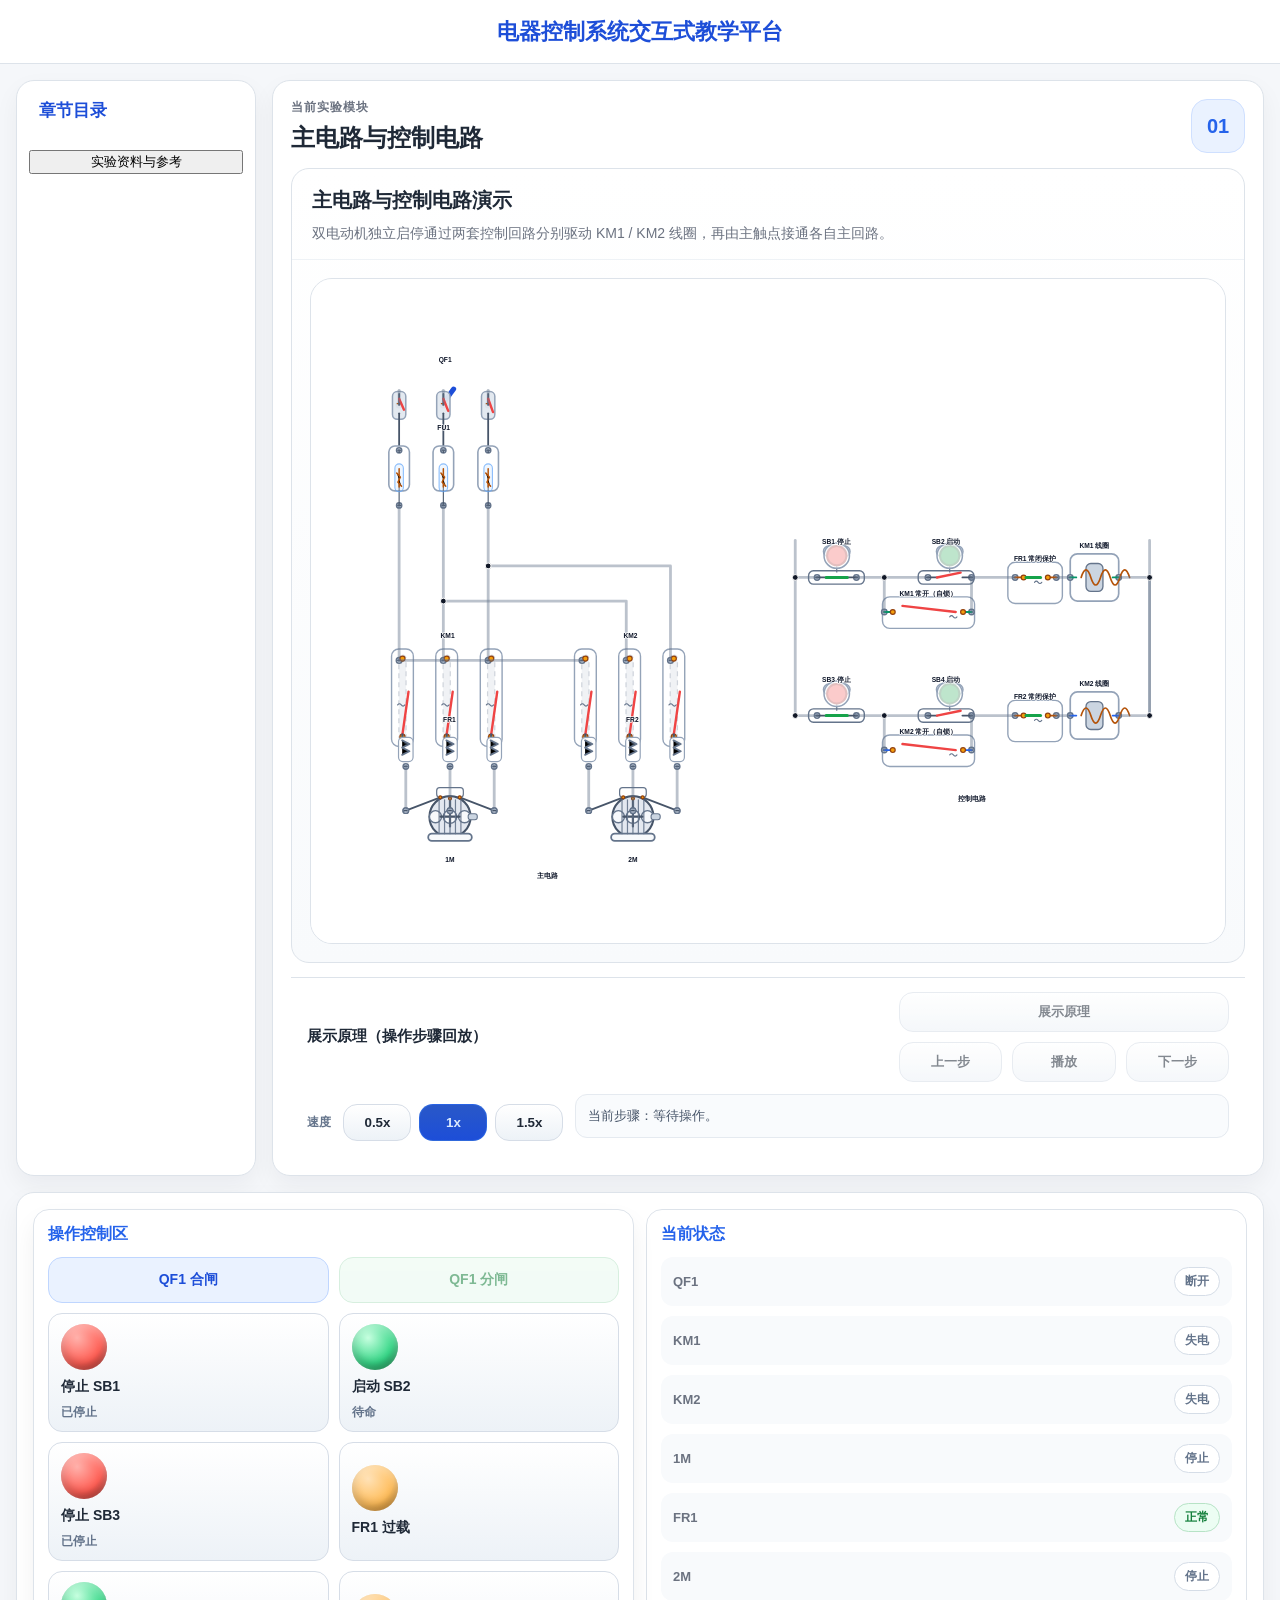
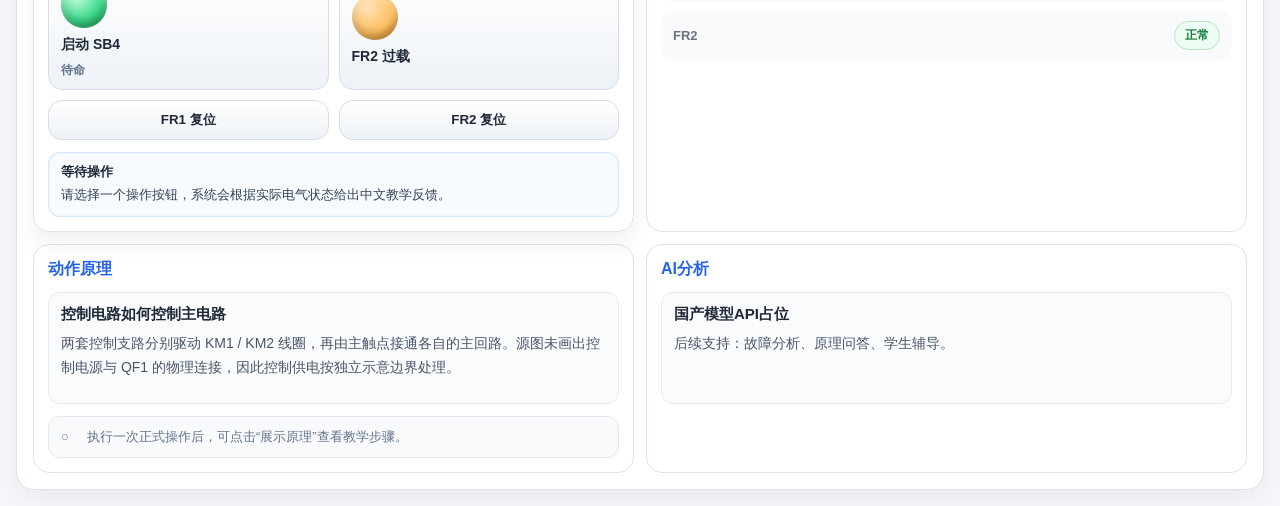
==== index.html @ aebe4a53 "feat(ch01): integrate sunnnnny chapter one modules" ====
<!DOCTYPE html>
<html lang="zh-CN">
<head>
  <meta charset="UTF-8" />
  <meta name="viewport" content="width=device-width, initial-scale=1.0" />
  <title>电器控制系统交互式教学平台</title>
  <link rel="icon" href="data:,">
  <style>
    :root {
      --bg: #0c1320;
      --panel: #131f32;
      --panel-soft: #16263d;
      --text: #eef5ff;
      --muted: #9eb2cd;
      --line: rgba(255, 255, 255, 0.08);
      --wire: #7789a1;
      --wire-soft: rgba(135, 151, 173, 0.78);
      --l1: #ffd257;
      --l2: #6be2ff;
      --l3: #8dff9f;
      --danger: #ff7272;
      --success: #42df8f;
      --warning: #ffbf58;
      --shadow: rgba(0, 0, 0, 0.34);
    }

    * {
      box-sizing: border-box;
    }

    body {
      margin: 0;
      min-height: 100vh;
      font-family: "Microsoft YaHei", "PingFang SC", Arial, sans-serif;
      color: var(--text);
      background:
        radial-gradient(circle at top left, rgba(98, 170, 255, 0.15), transparent 26%),
        radial-gradient(circle at top right, rgba(255, 191, 88, 0.12), transparent 22%),
        linear-gradient(180deg, #09101b 0%, #0d1725 100%);
    }

    .page {
      width: min(1740px, calc(100% - 28px));
      margin: 0 auto;
      padding: 18px 0 28px;
    }

    .header,
    .panel {
      border: 1px solid var(--line);
      border-radius: 24px;
      background: linear-gradient(180deg, rgba(255, 255, 255, 0.045), rgba(255, 255, 255, 0.018));
      box-shadow: 0 18px 36px var(--shadow);
    }

    .header {
      padding: 18px 22px;
      margin-bottom: 18px;
    }

    .header h1 {
      margin: 0 0 8px;
      font-size: 30px;
    }

    .header p {
      margin: 0;
      color: var(--muted);
      line-height: 1.72;
      font-size: 15px;
    }

    .layout {
      display: grid;
      grid-template-columns: minmax(1040px, 1fr) 420px;
      gap: 20px;
      align-items: start;
    }

    .board-panel,
    .side-panel {
      padding: 18px;
    }

    .side-panel {
      display: flex;
      flex-direction: column;
      gap: 14px;
    }

    .panel-head {
      display: flex;
      justify-content: space-between;
      align-items: center;
      gap: 14px;
      margin-bottom: 12px;
    }

    .panel-head h2,
    .card h3 {
      margin: 0;
      font-size: 18px;
    }

    .panel-head small,
    .card p,
    .note {
      color: var(--muted);
    }

    .board-shell {
      border-radius: 22px;
      overflow: hidden;
      border: 1px solid var(--line);
      background:
        linear-gradient(180deg, rgba(255, 255, 255, 0.035), rgba(255, 255, 255, 0.012)),
        linear-gradient(180deg, #101c2d, #0c1523);
      aspect-ratio: 1000 / 700;
    }

    #boardSvg {
      width: 100%;
      height: 100%;
      display: block;
    }

    .card {
      padding: 16px;
      border-radius: 18px;
      border: 1px solid var(--line);
      background: linear-gradient(180deg, rgba(255, 255, 255, 0.05), rgba(255, 255, 255, 0.018));
    }

    .control-grid {
      display: grid;
      grid-template-columns: repeat(2, minmax(0, 1fr));
      gap: 12px;
      margin-top: 12px;
    }

    .ctrl-btn,
    .qf-btn,
    .small-btn {
      border: 1px solid rgba(255, 255, 255, 0.14);
      color: var(--text);
      cursor: pointer;
      font-weight: 800;
    }

    .qf-btn {
      width: 100%;
      border-radius: 16px;
      padding: 14px 16px;
      background: linear-gradient(180deg, #465b74, #29364a);
      font-size: 15px;
    }

    .qf-btn.on {
      color: #d8ffe9;
      border-color: rgba(66, 223, 143, 0.42);
      box-shadow: inset 0 0 0 1px rgba(66, 223, 143, 0.18), 0 0 18px rgba(66, 223, 143, 0.12);
    }

    .ctrl-btn {
      min-height: 84px;
      border-radius: 18px;
      padding: 10px 12px;
      background: linear-gradient(180deg, #d7dde6, #bbc5d3 58%, #909dab);
      color: #1a283b;
      display: flex;
      flex-direction: column;
      justify-content: center;
      gap: 8px;
      box-shadow: inset 0 2px 8px rgba(255, 255, 255, 0.45), 0 10px 16px rgba(0, 0, 0, 0.16);
    }

    .ctrl-btn .chip {
      width: 46px;
      height: 46px;
      border-radius: 50%;
      box-shadow: inset 0 4px 8px rgba(255, 255, 255, 0.38), inset 0 -6px 8px rgba(0, 0, 0, 0.22);
    }

    .ctrl-btn.stop .chip {
      background: radial-gradient(circle at 35% 30%, #ffb1ab, #ff6056 58%, #9c231e);
    }

    .ctrl-btn.forward .chip {
      background: radial-gradient(circle at 35% 30%, #c7ffe0, #39d889 58%, #0d7e43);
    }

    .ctrl-btn.reverse .chip {
      background: radial-gradient(circle at 35% 30%, #cadcff, #4c8fff 58%, #1a4fae);
    }

    .ctrl-btn.warn .chip {
      background: radial-gradient(circle at 35% 30%, #ffe2b7, #ffbe5d 58%, #b67112);
    }

    .ctrl-btn.reset .chip {
      background: radial-gradient(circle at 35% 30%, #f7fbff, #d7e4f4 58%, #8ea1ba);
    }

    .ctrl-btn strong {
      font-size: 14px;
    }

    .ctrl-btn-status {
      font-size: 12px;
      font-weight: 700;
      color: #64748b;
    }

    .ctrl-btn.pressed {
      border-color: #93c5fd;
      box-shadow: inset 0 2px 10px rgba(255, 255, 255, 0.7), 0 0 0 2px rgba(59, 130, 246, 0.14);
    }

    .ctrl-btn.pressed .ctrl-btn-status {
      color: #1d4ed8;
    }

    .ctrl-btn.pressed .chip {
      transform: translateY(4px) scale(0.96);
    }

    .status-grid {
      display: grid;
      gap: 10px;
    }

    .status-row {
      display: flex;
      justify-content: space-between;
      align-items: center;
      gap: 12px;
      padding: 10px 12px;
      border-radius: 12px;
      background: rgba(255, 255, 255, 0.03);
    }

    .status-row span:first-child {
      color: var(--muted);
      font-size: 13px;
      font-weight: 600;
    }

    .pill {
      padding: 4px 10px;
      border-radius: 999px;
      font-size: 12px;
      font-weight: 800;
      border: 1px solid rgba(255, 255, 255, 0.14);
      background: rgba(255, 255, 255, 0.06);
    }

    .pill.on {
      color: #cbffe3;
      background: rgba(66, 223, 143, 0.16);
      border-color: rgba(66, 223, 143, 0.36);
    }

    .pill.off {
      color: #dfe8f7;
    }

    .pill.forward {
      color: #fff0ac;
      background: rgba(255, 210, 87, 0.18);
      border-color: rgba(255, 210, 87, 0.4);
    }

    .pill.reverse {
      color: #dbf6ff;
      background: rgba(107, 226, 255, 0.16);
      border-color: rgba(107, 226, 255, 0.38);
    }

    .pill.error {
      color: #ffd8d8;
      background: rgba(255, 114, 114, 0.18);
      border-color: rgba(255, 114, 114, 0.42);
    }

    .box {
      min-height: 126px;
      border-radius: 14px;
      padding: 14px;
      background: rgba(255, 255, 255, 0.03);
      border: 1px solid rgba(255, 255, 255, 0.07);
    }

    .box strong {
      display: block;
      margin-bottom: 8px;
      font-size: 16px;
    }

    .box p {
      margin: 0;
      line-height: 1.72;
      font-size: 14px;
    }

    .operation-feedback-inline {
      margin-top: 12px;
      padding: 10px 12px;
      border-radius: 12px;
      border: 1px solid rgba(15, 23, 42, 0.08);
      background: #f8fbff;
      color: #0f172a;
      transition: border-color 160ms ease, background 160ms ease, box-shadow 160ms ease;
    }

    .operation-feedback-inline strong {
      display: block;
      margin-bottom: 4px;
      font-size: 13px;
      font-weight: 800;
      color: #1e293b;
    }

    .operation-feedback-inline p {
      margin: 0;
      font-size: 13px;
      line-height: 1.6;
      color: #334155;
    }

    .operation-feedback-inline.tone-success {
      border-color: rgba(34, 197, 94, 0.22);
      background: #f3fff7;
      box-shadow: inset 0 0 0 1px rgba(34, 197, 94, 0.04);
    }

    .operation-feedback-inline.tone-info {
      border-color: rgba(59, 130, 246, 0.18);
      background: #f7fbff;
      box-shadow: inset 0 0 0 1px rgba(59, 130, 246, 0.04);
    }

    .operation-feedback-inline.tone-warning {
      border-color: rgba(245, 158, 11, 0.22);
      background: #fff9ef;
      box-shadow: inset 0 0 0 1px rgba(245, 158, 11, 0.04);
    }

    .btn-row {
      display: flex;
      gap: 10px;
      margin-top: 12px;
    }

    .small-btn {
      flex: 1;
      border-radius: 12px;
      padding: 10px 12px;
      background: linear-gradient(180deg, #344159, #1c2738);
    }

    .legend {
      display: flex;
      flex-wrap: wrap;
      gap: 10px 14px;
      margin-top: 10px;
      color: var(--muted);
      font-size: 12px;
    }

    .legend span {
      display: inline-flex;
      align-items: center;
      gap: 8px;
    }

    .legend i {
      width: 24px;
      height: 5px;
      display: inline-block;
      border-radius: 999px;
    }

    .legend .l1 { background: var(--l1); }
    .legend .l2 { background: var(--l2); }
    .legend .l3 { background: var(--l3); }

    .note {
      margin-top: 10px;
      line-height: 1.7;
      font-size: 13px;
      white-space: pre-line;
    }

    .principle-toolbar {
      display: flex;
      flex-wrap: wrap;
      gap: 10px;
      margin-top: 12px;
      align-items: center;
    }

    .principle-play-btn {
      flex: 0 0 auto;
      min-width: 118px;
    }

    .playback-controls {
      display: flex;
      flex: 1 1 240px;
      gap: 10px;
    }

    .playback-controls .small-btn {
      min-width: 0;
    }

    .playback-speed-row {
      display: flex;
      align-items: center;
      justify-content: space-between;
      gap: 12px;
      margin-top: 12px;
    }

    .playback-speed-label {
      color: #64748b;
      font-size: 12px;
      font-weight: 700;
      letter-spacing: 0.02em;
    }

    .playback-speed-group {
      display: inline-flex;
      gap: 8px;
      flex-wrap: wrap;
    }

    .playback-speed-group .small-btn {
      flex: 0 0 auto;
      min-width: 68px;
    }

    .principle-step-list {
      display: grid;
      gap: 8px;
      margin-top: 12px;
    }

    .principle-step-item {
      display: flex;
      align-items: flex-start;
      gap: 10px;
      padding: 10px 12px;
      border-radius: 12px;
      border: 1px solid #e2e8f0;
      background: #f8fafc;
      color: #475569;
      font-size: 13px;
      line-height: 1.55;
    }

    .principle-step-item.done {
      border-color: #bbf7d0;
      background: #f0fdf4;
      color: #166534;
    }

    .principle-step-item.current {
      border-color: #bfdbfe;
      background: #eff6ff;
      color: #1d4ed8;
      box-shadow: 0 0 0 1px rgba(59, 130, 246, 0.1);
    }

    .principle-step-item.pending {
      color: #64748b;
    }

    .principle-step-marker {
      font-weight: 800;
      flex: 0 0 auto;
      min-width: 16px;
    }

    .principle-step-text {
      display: block;
    }

    #boardSvg.teaching-paused .current-flow-path,
    #boardSvg.teaching-paused .sim-motor-rotor {
      animation-play-state: paused;
    }

    .board-title {
      fill: #eef5ff;
      font-size: 28px;
      font-weight: 800;
    }

    .board-subtitle {
      fill: #9bb0cb;
      font-size: 15px;
      font-weight: 600;
    }

    .zone-text {
      fill: #7f94ae;
      font-size: 13px;
      font-weight: 700;
      letter-spacing: 0.3px;
    }

    .tag-box {
      display: none;
    }

    .tag-text {
      fill: #ecf4ff;
      font-size: 15px;
      font-weight: 800;
      text-shadow: 0 2px 5px rgba(0, 0, 0, 0.5);
    }

    .tag-text.small {
      font-size: 14px;
    }

    .terminal-text {
      fill: #d4e2f6;
      font-size: 14px;
      font-weight: 800;
      text-shadow: 0 2px 5px rgba(0, 0, 0, 0.48);
    }

    .component {
      cursor: pointer;
    }

    .component .hit-outline {
      fill: transparent;
      stroke: transparent;
      stroke-width: 10;
      transition: stroke 0.2s ease, filter 0.2s ease;
    }

    .component.selected .hit-outline,
    .component:hover .hit-outline {
      stroke: rgba(106, 193, 255, 0.72);
      filter: drop-shadow(0 0 8px rgba(106, 193, 255, 0.44));
    }

    #boardKi1.selected .hit-outline,
    #boardKi1:hover .hit-outline,
    #boardKi2.selected .hit-outline,
    #boardKi2:hover .hit-outline {
      stroke: transparent;
      filter: none;
    }

    .board-body {
      fill: #d7dee8;
      stroke: #91a1b7;
      stroke-width: 3;
    }

    .board-dark {
      fill: #7587a0;
      stroke: #42546d;
      stroke-width: 3;
    }

    .device-shadow {
      filter: drop-shadow(0 12px 18px rgba(0, 0, 0, 0.16));
    }

    .plastic-top {
      fill: rgba(255, 255, 255, 0.16);
    }

    .terminal-plate {
      fill: #4b5d75;
      stroke: #1f3044;
      stroke-width: 2;
    }

    .terminal-screw {
      fill: #c4d0dd;
      stroke: #586b83;
      stroke-width: 1.5;
    }

    .terminal-slot {
      stroke: #53667d;
      stroke-width: 1.5;
      stroke-linecap: round;
    }

    .phase-wire {
      fill: none;
      stroke: var(--wire-soft);
      stroke-width: 6;
      stroke-linecap: round;
      stroke-linejoin: round;
    }

    .phase-wire.thin {
      stroke-width: 5;
    }

    .phase-wire.cross {
      stroke: rgba(122, 138, 158, 0.58);
      opacity: 0.72;
    }

    .power-path {
      fill: none;
      stroke-width: 9;
      stroke-linecap: round;
      stroke-linejoin: round;
      opacity: 0;
      stroke-dasharray: 22 18;
      animation: flowMove 1.18s linear infinite;
      filter: drop-shadow(0 0 7px currentColor);
      transition: opacity 0.2s ease;
    }

    .power-path.active {
      opacity: 1;
    }

    .phase-l1 {
      stroke: var(--l1);
      color: var(--l1);
    }

    .phase-l2 {
      stroke: var(--l2);
      color: var(--l2);
    }

    .phase-l3 {
      stroke: var(--l3);
      color: var(--l3);
    }

    .qf-slot {
      fill: url(#qfSlotGrad);
      stroke: #617289;
      stroke-width: 3;
    }

    .qf-handle {
      transform-origin: 220px 159px;
      transition: transform 0.22s ease, stroke 0.22s ease, filter 0.22s ease;
      stroke: #26384c;
      stroke-width: 12;
      stroke-linecap: round;
    }

    #boardQf1.on .qf-handle {
      transform: rotate(-26deg);
      stroke: #4edb91;
      filter: drop-shadow(0 0 7px rgba(78, 219, 145, 0.24));
    }

    #boardQf1.on .qf-body {
      stroke: rgba(78, 219, 145, 0.72);
      filter: drop-shadow(0 0 9px rgba(78, 219, 145, 0.14));
    }

    .qf-body {
      fill: url(#qfBodyGrad);
      stroke: #73859b;
      stroke-width: 3.2;
    }

    .qf-ridge {
      fill: url(#qfPoleGrad);
      stroke: #42546d;
      stroke-width: 2.2;
    }

    .qf-handle-cap {
      fill: url(#qfCapGrad);
      stroke: #5f738d;
      stroke-width: 2;
      transition: transform 0.22s ease, stroke 0.22s ease;
      transform-origin: 220px 159px;
    }

    #boardQf1.on .qf-handle-cap {
      transform: rotate(-26deg);
      stroke: #5de09b;
    }

    .fuse-body {
      fill: url(#fuseBodyGrad);
      stroke: #8d7350;
      stroke-width: 3;
    }

    .fuse-cartridge {
      fill: url(#fuseGlassGrad);
      stroke: #8b98ab;
      stroke-width: 2.2;
    }

    .fuse-core {
      stroke: #e4b35f;
      stroke-width: 2;
      stroke-linecap: round;
    }

    .fuse-cap {
      fill: #e9edf4;
      stroke: #798ca5;
      stroke-width: 1.8;
    }

    .fuse-base {
      fill: #8d7558;
      opacity: 0.34;
    }

    .contactor-shell {
      fill: url(#contactorBodyGrad);
      stroke: #8293ab;
      stroke-width: 3;
    }

    .contactor-top {
      fill: rgba(255, 255, 255, 0.2);
    }

    .contactor-core {
      fill: rgba(72, 90, 113, 0.26);
      stroke: rgba(49, 66, 87, 0.48);
      stroke-width: 2;
    }

    .contactor-channel {
      fill: url(#contactorChannelGrad);
      stroke: #51657d;
      stroke-width: 2;
    }

    .contactor-gap {
      stroke: #a6b7ca;
      stroke-width: 5;
      stroke-linecap: round;
      opacity: 0.7;
      transition: opacity 0.2s ease;
    }

    .contactor-bridge {
      stroke: #7effb2;
      stroke-width: 6;
      stroke-linecap: round;
      opacity: 0;
      transition: opacity 0.2s ease;
      filter: drop-shadow(0 0 6px rgba(126, 255, 178, 0.3));
    }

    #boardKi1.active .contactor-bridge,
    #boardKi2.active .contactor-bridge {
      opacity: 1;
    }

    #boardKi1.active .contactor-gap,
    #boardKi2.active .contactor-gap {
      opacity: 0.18;
    }

    #boardKi1.active .contactor-shell,
    #boardKi2.active .contactor-shell {
      stroke: rgba(126, 255, 178, 0.72);
      filter: drop-shadow(0 0 10px rgba(126, 255, 178, 0.15));
    }

    #boardKi1.selected .contactor-shell,
    #boardKi1:hover .contactor-shell,
    #boardKi2.selected .contactor-shell,
    #boardKi2:hover .contactor-shell {
      stroke: rgba(106, 193, 255, 0.86);
      filter: drop-shadow(0 0 9px rgba(106, 193, 255, 0.24));
    }

    .fr-shell {
      fill: url(#frBodyGrad);
      stroke: #8b6f4b;
      stroke-width: 3;
    }

    .fr-top {
      fill: rgba(255, 255, 255, 0.14);
    }

    .fr-channel {
      fill: url(#frChannelGrad);
      stroke: #7f8ea3;
      stroke-width: 2;
    }

    .fr-dial {
      fill: #d87070;
      stroke: #ffd1d1;
      stroke-width: 2;
    }

    .fr-scale {
      stroke: rgba(255, 255, 255, 0.55);
      stroke-width: 1.5;
      stroke-linecap: round;
    }

    .status-dot {
      opacity: 0.18;
      transition: opacity 0.2s ease, fill 0.2s ease;
    }

    #boardKi1.active .status-dot,
    #boardKi2.active .status-dot {
      opacity: 1;
      fill: #7effb2;
    }

    #boardFr1.trip .status-dot {
      opacity: 1;
      fill: #ff8a8a;
    }

    #boardFr1.trip .fr-shell {
      fill: #703131;
      stroke: #ff8a8a;
    }

    .ctrl-btn.active {
      box-shadow: inset 0 2px 8px rgba(255, 255, 255, 0.45), 0 0 0 1px rgba(255, 255, 255, 0.18), 0 0 18px rgba(255, 255, 255, 0.14);
    }

    .ctrl-btn.forward.active {
      box-shadow: inset 0 2px 8px rgba(255, 255, 255, 0.45), 0 0 0 1px rgba(66, 223, 143, 0.32), 0 0 18px rgba(66, 223, 143, 0.18);
    }

    .ctrl-btn.reverse.active {
      box-shadow: inset 0 2px 8px rgba(255, 255, 255, 0.45), 0 0 0 1px rgba(107, 226, 255, 0.3), 0 0 18px rgba(107, 226, 255, 0.16);
    }

    .button-cap {
      transition: transform 0.12s ease;
    }

    .button-bezel {
      fill: url(#buttonBezelGrad);
      stroke: #8ea1b7;
      stroke-width: 2.4;
    }

    .button-housing {
      fill: url(#buttonHousingGrad);
      stroke: #7f92a9;
      stroke-width: 2.4;
    }

    .button-ring {
      fill: rgba(255, 255, 255, 0.08);
      stroke: rgba(255, 255, 255, 0.16);
      stroke-width: 2;
    }

    #boardSb2.selected .button-ring,
    #boardSb2.pressed .button-ring,
    #boardSb2.active .button-ring {
      stroke: rgba(66, 223, 143, 0.5);
      filter: drop-shadow(0 0 8px rgba(66, 223, 143, 0.24));
    }

    #boardSb3.selected .button-ring,
    #boardSb3.pressed .button-ring,
    #boardSb3.active .button-ring {
      stroke: rgba(107, 226, 255, 0.5);
      filter: drop-shadow(0 0 8px rgba(107, 226, 255, 0.24));
    }

    .component.pressed .button-cap {
      transform: translateY(4px);
    }

    .motor-shell {
      fill: url(#motorBodyGrad);
      stroke: #dce8f5;
      stroke-width: 4;
    }

    .motor-endcap {
      fill: url(#motorEndGrad);
      stroke: #c2d5e8;
      stroke-width: 3;
    }

    .motor-fin {
      stroke: rgba(228, 240, 252, 0.4);
      stroke-width: 3;
      stroke-linecap: round;
    }

    .motor-base {
      fill: #5d7595;
      stroke: #d0deed;
      stroke-width: 3;
    }

    .motor-box {
      fill: url(#motorBoxGrad);
      stroke: #d2dfed;
      stroke-width: 2.4;
    }

    #boardMotor.run-forward .rotor {
      animation: motorCw 1.35s linear infinite;
      transform-origin: 1110px 700px;
    }

    #boardMotor.run-reverse .rotor {
      animation: motorCcw 1.35s linear infinite;
      transform-origin: 1110px 700px;
    }

    #boardMotor.fault .motor-shell {
      fill: #6a2f2f;
      stroke: #ff9090;
    }

    #boardMotor.fault .motor-endcap,
    #boardMotor.fault .motor-box,
    #boardMotor.fault .motor-base {
      stroke: #ffb0b0;
    }

    #boardMotor.fault .fault-mark {
      opacity: 1;
    }

    .fault-mark {
      opacity: 0;
      transition: opacity 0.2s ease;
    }

    .terminal-port,
    .terminal-point {
      display: block;
    }

    @keyframes flowMove {
      from { stroke-dashoffset: 0; }
      to { stroke-dashoffset: -82; }
    }

    @keyframes currentFlow {
      from { stroke-dashoffset: 22; }
      to { stroke-dashoffset: 0; }
    }

    @keyframes currentFlowReverse {
      from { stroke-dashoffset: 0; }
      to { stroke-dashoffset: 22; }
    }

    @keyframes motorCw {
      from { transform: rotate(0deg); }
      to { transform: rotate(360deg); }
    }

    @keyframes motorCcw {
      from { transform: rotate(360deg); }
      to { transform: rotate(0deg); }
    }

    .board-shell {
      border-radius: 22px;
      overflow: hidden;
      border: 1px solid #e5e7eb;
      background: #ffffff;
      aspect-ratio: 1240 / 860;
    }

    .stage-board {
      background: #ffffff;
      border-color: #e5e7eb;
    }

    .board-title {
      fill: #1f2937;
    }

    .board-subtitle {
      fill: #64748b;
      font-size: 14px;
      font-weight: 600;
    }

    .zone-text {
      fill: #94a3b8;
      font-size: 12px;
      font-weight: 700;
    }

    .tag-text,
    .tag-text.small,
    .terminal-text {
      fill: #1f2937;
      text-shadow: none;
    }

    .component.selected .hit-outline,
    .component:hover .hit-outline {
      stroke: rgba(37, 99, 235, 0.28);
      filter: drop-shadow(0 0 5px rgba(37, 99, 235, 0.12));
    }

    .device-shadow {
      filter: drop-shadow(0 10px 14px rgba(148, 163, 184, 0.18));
    }

    .plastic-top {
      fill: rgba(255, 255, 255, 0.66);
    }

    .terminal-plate {
      fill: #cbd5e1;
      stroke: #94a3b8;
    }

    .terminal-screw {
      fill: #f8fafc;
      stroke: #94a3b8;
    }

    #lineSlotLayer,
    #terminalDebugLayer {
      display: none;
    }

    .slot-zone {
      fill: rgba(219, 234, 254, 0.32);
      stroke: rgba(191, 219, 254, 0.9);
      stroke-width: 1.5;
      stroke-dasharray: 6 8;
    }

    .phase-wire,
    .power-path {
      fill: none;
      stroke-linecap: round;
      stroke-linejoin: round;
    }

    .phase-wire {
      stroke: #cbd5e1;
      stroke-width: 3;
    }

    .phase-wire.thin {
      stroke-width: 3;
    }

    .phase-wire.cross {
      stroke: rgba(148, 163, 184, 0.52);
      opacity: 0.72;
    }

    .power-path {
      stroke-width: 4;
      opacity: 1;
      stroke-dasharray: 12 10;
      animation: currentFlow 0.9s linear infinite;
      filter: none;
    }

    .base-wire.active-wire {
      opacity: 1;
    }

    .flow-forward {
      animation-name: currentFlow;
    }

    .flow-reverse {
      animation-name: currentFlowReverse;
    }

    .phase-l1 {
      stroke: #facc15;
      color: #facc15;
    }

    .phase-l2 {
      stroke: #06b6d4;
      color: #06b6d4;
    }

    .phase-l3 {
      stroke: #22c55e;
      color: #22c55e;
    }

    .qf-slot {
      fill: #eef4ff;
      stroke: #94a3b8;
    }

    .qf-handle {
      stroke: #2563eb;
    }

    #boardQf1.on .qf-handle {
      stroke: #2563eb;
      filter: drop-shadow(0 0 6px rgba(37, 99, 235, 0.2));
    }

    #boardQf1.on .qf-body {
      stroke: #60a5fa;
      filter: drop-shadow(0 0 7px rgba(96, 165, 250, 0.14));
    }

    .qf-body {
      fill: #eef2f7;
      stroke: #94a3b8;
    }

    .qf-ridge {
      fill: #94a3b8;
      stroke: #64748b;
    }

    .qf-handle-cap {
      fill: #dbeafe;
      stroke: #60a5fa;
    }

    .fuse-body {
      fill: #f6efe2;
      stroke: #b7a07b;
    }

    .fuse-cartridge {
      fill: rgba(255, 255, 255, 0.9);
      stroke: #94a3b8;
    }

    .fuse-core {
      stroke: #d97706;
    }

    .fuse-cap {
      fill: #f8fafc;
      stroke: #94a3b8;
    }

    .fuse-base {
      fill: #c8b18c;
      opacity: 0.36;
    }

    .contactor-shell {
      fill: #eef2f7;
      stroke: #94a3b8;
    }

    .contactor-top {
      fill: rgba(255, 255, 255, 0.76);
    }

    .contactor-core {
      fill: rgba(148, 163, 184, 0.18);
      stroke: rgba(148, 163, 184, 0.58);
    }

    .contactor-channel {
      fill: #64748b;
      stroke: #475569;
    }

    .contactor-gap {
      stroke: #cbd5e1;
      opacity: 0.9;
    }

    .contactor-bridge {
      stroke: #60a5fa;
      filter: drop-shadow(0 0 5px rgba(96, 165, 250, 0.24));
    }

    #boardKi1.active .contactor-shell,
    #boardKi2.active .contactor-shell {
      stroke: #60a5fa;
      filter: drop-shadow(0 0 8px rgba(96, 165, 250, 0.14));
    }

    #boardKi1.selected .contactor-shell,
    #boardKi1:hover .contactor-shell,
    #boardKi2.selected .contactor-shell,
    #boardKi2:hover .contactor-shell {
      stroke: #93c5fd;
      filter: drop-shadow(0 0 6px rgba(147, 197, 253, 0.14));
    }

    .fr-shell {
      fill: #efe6d6;
      stroke: #b89b78;
    }

    .fr-top {
      fill: rgba(255, 255, 255, 0.72);
    }

    .fr-channel {
      fill: #f8fafc;
      stroke: #94a3b8;
    }

    .fr-dial {
      fill: #ef4444;
      stroke: #fecaca;
    }

    .fr-scale {
      stroke: #cbd5e1;
    }

    .status-dot {
      opacity: 0.22;
    }

    #boardKi1.active .status-dot,
    #boardKi2.active .status-dot {
      fill: #60a5fa;
    }

    #boardFr1.trip .status-dot {
      fill: #ef4444;
    }

    #boardFr1.trip .fr-shell {
      fill: #fee2e2;
      stroke: #ef4444;
    }

    .button-bezel {
      fill: #f8fafc;
      stroke: #94a3b8;
    }

    .button-housing {
      fill: #e2e8f0;
      stroke: #94a3b8;
    }

    .button-ring {
      fill: rgba(255, 255, 255, 0.86);
      stroke: rgba(148, 163, 184, 0.45);
    }

    .terminal-port {
      fill: #ffffff;
      stroke: #64748b;
      stroke-width: 2;
    }

    .terminal-point {
      fill: #475569;
      stroke: none;
    }

    .motor-shell {
      fill: #c7d9ec;
      stroke: #94a3b8;
    }

    .motor-endcap {
      fill: #f8fbff;
      stroke: #cbd5e1;
    }

    .motor-fin {
      stroke: rgba(100, 116, 139, 0.35);
    }

    .motor-base {
      fill: #94a3b8;
      stroke: #e2e8f0;
    }

    .motor-box {
      fill: #e2e8f0;
      stroke: #cbd5e1;
    }

    #boardMotor.run-forward .rotor,
    #boardMotor.run-reverse .rotor {
      transform-origin: 1110px 620px;
    }

    #boardMotor.fault .motor-shell {
      fill: #fee2e2;
      stroke: #ef4444;
    }

    #boardMotor.fault .motor-endcap,
    #boardMotor.fault .motor-box,
    #boardMotor.fault .motor-base {
      stroke: #fca5a5;
    }

    @media (max-width: 1520px) {
      .layout {
        grid-template-columns: 1fr;
      }
    }

    .hidden {
      display: none !important;
    }

    body {
      margin: 0;
      min-height: 100vh;
      font-family: "Microsoft YaHei", "PingFang SC", Arial, sans-serif;
      color: #1f2937;
      background: #f5f7fa;
    }

    .app-shell {
      min-height: 100vh;
      display: grid;
      grid-template-rows: 64px minmax(0, 1fr) auto;
      background: #f5f7fa;
    }

    .topbar {
      display: flex;
      align-items: center;
      justify-content: center;
      padding: 0 24px;
      background: #ffffff;
      border-bottom: 1px solid #dde3ea;
    }

    .topbar-brand {
      color: #1d4ed8;
      font-size: 22px;
      font-weight: 800;
      white-space: nowrap;
    }

    .topbar-center {
      text-align: center;
      color: #2563eb;
      font-size: 15px;
      font-weight: 700;
      white-space: nowrap;
    }

    .topbar-current {
      justify-self: end;
      color: #6b7280;
      font-size: 14px;
      font-weight: 600;
      white-space: nowrap;
    }

    .topbar-current strong {
      color: #1f2937;
      margin-left: 6px;
    }

    .workspace {
      min-height: 0;
      display: grid;
      grid-template-columns: 240px minmax(0, 1fr) 340px;
      gap: 16px;
      padding: 16px;
    }

    .sidebar,
    .stage-panel,
    .inspector {
      min-height: 0;
      background: #ffffff;
      border: 1px solid #dde3ea;
      border-radius: 18px;
      box-shadow: 0 10px 24px rgba(15, 23, 42, 0.05);
    }

    .sidebar {
      padding: 18px 12px;
      display: flex;
      flex-direction: column;
      gap: 14px;
    }

    .sidebar-title {
      padding: 0 10px;
      color: #1d4ed8;
      font-size: 17px;
      font-weight: 800;
    }

    .sidebar-current {
      margin: 0 8px;
      padding: 10px 12px;
      border-radius: 12px;
      background: #f8fbff;
      border: 1px solid #dbe7fb;
      color: #64748b;
      font-size: 13px;
      font-weight: 700;
      line-height: 1.5;
    }

    .sidebar-current strong {
      color: #1f2937;
      margin-left: 4px;
    }

    .chapter-group {
      display: flex;
      flex-direction: column;
      gap: 8px;
    }

    .chapter-label {
      padding: 0 10px;
      color: #64748b;
      font-size: 12px;
      font-weight: 800;
      letter-spacing: 0.04em;
    }

    .module-nav {
      display: flex;
      flex-direction: column;
      gap: 6px;
    }

    .module-nav-item {
      width: 100%;
      border: 1px solid transparent;
      border-left: 4px solid transparent;
      border-radius: 12px;
      background: #ffffff;
      color: #1f2937;
      padding: 12px 12px 12px 14px;
      display: flex;
      align-items: center;
      gap: 10px;
      text-align: left;
      cursor: pointer;
      transition: background 0.2s ease, border-color 0.2s ease;
    }

    .module-nav-item:hover {
      background: #f8fbff;
      border-color: #d6e5ff;
    }

    .module-nav-item.active {
      background: #eaf2ff;
      border-color: #cfe0ff;
      border-left-color: #2563eb;
    }

    .module-nav-item .num {
      min-width: 30px;
      color: #2563eb;
      font-size: 14px;
      font-weight: 800;
    }

    .module-nav-item .label {
      display: block;
      font-size: 14px;
      font-weight: 700;
      line-height: 1.5;
    }

    .stage-panel {
      padding: 18px;
      display: flex;
      flex-direction: column;
      gap: 14px;
    }

    .stage-head {
      display: flex;
      align-items: flex-start;
      justify-content: space-between;
      gap: 16px;
    }

    .stage-kicker {
      color: #6b7280;
      font-size: 12px;
      font-weight: 700;
      letter-spacing: 0.08em;
      text-transform: uppercase;
    }

    .stage-head h2 {
      margin: 6px 0 0;
      color: #1f2937;
      font-size: 24px;
    }

    .stage-code {
      min-width: 54px;
      height: 54px;
      border-radius: 16px;
      display: grid;
      place-items: center;
      background: #eaf2ff;
      color: #2563eb;
      font-size: 20px;
      font-weight: 800;
      border: 1px solid #cfe0ff;
    }

    .stage-card {
      min-height: 660px;
      flex: 1;
      display: flex;
      flex-direction: column;
      border-radius: 18px;
      border: 1px solid #dde3ea;
      background: linear-gradient(180deg, #ffffff, #f8fafc);
      overflow: hidden;
    }

    .stage-card-head {
      padding: 18px 20px 14px;
      border-bottom: 1px solid #eef2f6;
    }

    .stage-card-head h3 {
      margin: 0 0 8px;
      color: #1f2937;
      font-size: 20px;
    }

    .stage-card-head p {
      margin: 0;
      color: #6b7280;
      font-size: 14px;
      line-height: 1.65;
    }

    .module-canvas {
      min-height: 0;
      flex: 1;
      padding: 18px;
    }

    #forwardReverseCanvas {
      min-height: 560px;
    }

    #forwardReverseCanvas .board-shell {
      width: min(100%, 800px);
      height: auto;
      display: block;
      margin: 0 auto;
    }

    #forwardReverseCanvas .board-shell.calibration-shell {
      width: min(100%, 980px);
      aspect-ratio: 1516 / 1102;
    }

    #boardSvg {
      display: block;
      width: 100%;
      height: auto;
      background: #ffffff;
    }

    .calibration-box p {
      margin: 8px 0 0;
      color: var(--muted);
      font-size: 13px;
      line-height: 1.5;
    }

    .calibration-opacity-group,
    .calibration-stage-group {
      display: grid;
      grid-template-columns: repeat(2, minmax(0, 1fr));
      gap: 8px;
      margin-top: 10px;
    }

    .preview-state-group {
      display: grid;
      grid-template-columns: repeat(2, minmax(0, 1fr));
      gap: 8px;
      margin-top: 10px;
    }

    .preview-state-group .small-btn {
      min-height: 54px;
      text-align: left;
      line-height: 1.35;
      padding: 10px 12px;
    }

    .preview-note {
      margin-top: 10px;
      color: var(--muted);
      font-size: 12px;
      line-height: 1.5;
    }

    #referenceImageLayer {
      pointer-events: none;
    }

    #referenceImageLayer image {
      image-rendering: auto;
    }

    .calibration-hidden {
      display: none;
    }

    .small-btn.active {
      color: #dbeafe;
      border-color: rgba(59, 130, 246, 0.42);
      background: linear-gradient(180deg, #2958c8, #1d4ed8);
    }

    .calibration-wire {
      fill: none;
      stroke: rgba(148, 163, 184, 0.86);
      stroke-width: 2.8;
      stroke-linecap: round;
      stroke-linejoin: round;
      vector-effect: non-scaling-stroke;
      opacity: 0.48;
    }

    .calibration-wire.control {
      stroke: rgba(100, 116, 139, 0.9);
    }

    .calibration-wire.main {
      stroke: rgba(100, 116, 139, 0.9);
    }

    .calibration-wire.active-control {
      stroke: #475569;
      stroke-width: 4.4;
      opacity: 0.92;
      filter: drop-shadow(0 0 1px rgba(71, 85, 105, 0.18));
    }

    .calibration-wire.active-main {
      stroke-width: 4.6;
      opacity: 0.96;
      filter: drop-shadow(0 0 1px rgba(15, 23, 42, 0.18));
    }

    .calibration-wire.active-main.phase-l1 {
      stroke: #facc15;
    }

    .calibration-wire.active-main.phase-l2 {
      stroke: #06b6d4;
    }

    .calibration-wire.active-main.phase-l3 {
      stroke: #22c55e;
    }

    .current-flow-path {
      fill: none;
      stroke-width: 4.2;
      stroke-linecap: round;
      stroke-linejoin: round;
      vector-effect: non-scaling-stroke;
      stroke-dasharray: 12 22;
      animation: currentFlowLine 1.1s linear infinite;
      opacity: 0.96;
      pointer-events: none;
    }

    .current-flow-path.reverse {
      animation-name: currentFlowLineReverse;
    }

    .current-flow-path.control {
      stroke: #f59e0b;
      filter: drop-shadow(0 0 2px rgba(245, 158, 11, 0.28));
    }

    .current-flow-path.main.phase-l1 {
      stroke: #facc15;
      filter: drop-shadow(0 0 2px rgba(250, 204, 21, 0.24));
    }

    .current-flow-path.main.phase-l2 {
      stroke: #06b6d4;
      filter: drop-shadow(0 0 2px rgba(6, 182, 212, 0.24));
    }

    .current-flow-path.main.phase-l3 {
      stroke: #22c55e;
      filter: drop-shadow(0 0 2px rgba(34, 197, 94, 0.24));
    }

    @keyframes currentFlowLine {
      from { stroke-dashoffset: 0; }
      to { stroke-dashoffset: -34; }
    }

    @keyframes currentFlowLineReverse {
      from { stroke-dashoffset: 0; }
      to { stroke-dashoffset: 34; }
    }

    .solver-debug-card pre {
      margin: 0;
      max-height: 320px;
      overflow: auto;
      padding: 12px 14px;
      border-radius: 12px;
      background: #0f172a;
      color: #dbeafe;
      font-size: 12px;
      line-height: 1.55;
      white-space: pre-wrap;
      word-break: break-word;
    }

    .calibration-port {
      fill: rgba(255, 255, 255, 0.1);
      stroke: #0f172a;
      stroke-width: 1.8;
      vector-effect: non-scaling-stroke;
    }

    .calibration-terminal {
      fill: rgba(255, 255, 255, 0.08);
      stroke: #1d4ed8;
      stroke-width: 1.8;
      vector-effect: non-scaling-stroke;
    }

    .calibration-junction {
      fill: #111827;
      stroke: #ffffff;
      stroke-width: 1;
      vector-effect: non-scaling-stroke;
    }

    .calibration-node {
      fill: #7c3aed;
      stroke: #ffffff;
      stroke-width: 1.2;
      vector-effect: non-scaling-stroke;
    }

    .calibration-node-label {
      fill: #4c1d95;
      font-size: 16px;
      font-weight: 800;
      paint-order: stroke;
      stroke: rgba(255, 255, 255, 0.95);
      stroke-width: 3px;
      stroke-linejoin: round;
    }

    .calibration-port-label {
      fill: #1f2937;
      font-size: 13px;
      font-weight: 800;
      paint-order: stroke;
      stroke: rgba(255, 255, 255, 0.92);
      stroke-width: 2.4px;
      stroke-linejoin: round;
    }

    .calibration-bbox {
      fill: rgba(59, 130, 246, 0.12);
      stroke: #2563eb;
      stroke-width: 2;
      stroke-dasharray: 8 6;
      vector-effect: non-scaling-stroke;
    }

    .calibration-bbox-label {
      fill: #1d4ed8;
      font-size: 13px;
      font-weight: 800;
      paint-order: stroke;
      stroke: rgba(255, 255, 255, 0.92);
      stroke-width: 2.4px;
      stroke-linejoin: round;
    }

    .calibration-crossing {
      display: none;
    }

    .sim-piece-label {
      fill: #0f172a;
      font-size: 11px;
      font-weight: 800;
      paint-order: stroke;
      stroke: rgba(255, 255, 255, 0.92);
      stroke-width: 2.4px;
      stroke-linejoin: round;
    }

    .sim-badge {
      fill: rgba(15, 23, 42, 0.78);
      rx: 10;
      ry: 10;
    }

    .sim-badge-text {
      fill: #ffffff;
      font-size: 10px;
      font-weight: 800;
      letter-spacing: 0.4px;
      text-anchor: middle;
      dominant-baseline: middle;
    }

    .sim-metal {
      fill: #f8fafc;
      stroke: #64748b;
      stroke-width: 1.8;
      vector-effect: non-scaling-stroke;
    }

    .sim-shell {
      fill: rgba(255, 255, 255, 0.82);
      stroke: #64748b;
      stroke-width: 2.2;
      vector-effect: non-scaling-stroke;
    }

    .sim-shell.ki1 {
      stroke: #059669;
      fill: rgba(236, 253, 245, 0.9);
    }

    .sim-shell.ki2 {
      stroke: #2563eb;
      fill: rgba(239, 246, 255, 0.9);
    }

    .sim-shell.fr1 {
      stroke: #b45309;
      fill: rgba(255, 247, 237, 0.92);
    }

    .sim-detail {
      fill: none;
      stroke: #475569;
      stroke-width: 1.8;
      stroke-linecap: round;
      stroke-linejoin: round;
      vector-effect: non-scaling-stroke;
    }

    .sim-detail.ki1 {
      stroke: #059669;
    }

    .sim-detail.ki2 {
      stroke: #2563eb;
    }

    .sim-detail.fr1 {
      stroke: #b45309;
    }

    .sim-accent {
      fill: rgba(59, 130, 246, 0.12);
      stroke: rgba(59, 130, 246, 0.55);
      stroke-width: 1.4;
      vector-effect: non-scaling-stroke;
    }

    .sim-contact-live {
      fill: #ffffff;
      stroke: #16a34a;
      stroke-width: 2.8;
      stroke-linecap: round;
      vector-effect: non-scaling-stroke;
    }

    .sim-contact-open {
      fill: #ffffff;
      stroke: #ef4444;
      stroke-width: 2.4;
      stroke-linecap: round;
      vector-effect: non-scaling-stroke;
    }

    .sim-ghost {
      fill: rgba(148, 163, 184, 0.14);
      stroke: rgba(100, 116, 139, 0.28);
      stroke-width: 1.2;
      stroke-dasharray: 5 4;
      vector-effect: non-scaling-stroke;
    }

    .sim-coil-energized {
      fill: rgba(254, 240, 138, 0.46);
      stroke: #ca8a04;
      stroke-width: 2;
      vector-effect: non-scaling-stroke;
    }

    .sim-qf-handle {
      stroke: #1d4ed8;
      stroke-width: 5;
      stroke-linecap: round;
      vector-effect: non-scaling-stroke;
    }

    .sim-qf-window {
      fill: rgba(191, 219, 254, 0.7);
      stroke: #60a5fa;
      stroke-width: 1.8;
      vector-effect: non-scaling-stroke;
    }

    .sim-motor-body {
      fill: rgba(226, 232, 240, 0.9);
      stroke: #475569;
      stroke-width: 2.2;
      vector-effect: non-scaling-stroke;
    }

    .sim-motor-inner {
      fill: rgba(148, 163, 184, 0.18);
      stroke: #64748b;
      stroke-width: 1.4;
      vector-effect: non-scaling-stroke;
    }

    .sim-text {
      fill: #334155;
      font-size: 12px;
      font-weight: 700;
      text-anchor: middle;
      dominant-baseline: middle;
    }

    .sim-terminal-outer {
      fill: #f8fafc;
      stroke: #64748b;
      stroke-width: 1.6;
      vector-effect: non-scaling-stroke;
    }

    .sim-terminal-inner {
      fill: #e2e8f0;
      stroke: #94a3b8;
      stroke-width: 1.1;
      vector-effect: non-scaling-stroke;
    }

    .sim-terminal-slot {
      stroke: #475569;
      stroke-width: 1.2;
      stroke-linecap: round;
      vector-effect: non-scaling-stroke;
    }

    .sim-node-dot {
      fill: #111827;
      stroke: #ffffff;
      stroke-width: 1;
      vector-effect: non-scaling-stroke;
    }

    .sim-node-label {
      fill: #334155;
      font-size: 11px;
      font-weight: 700;
      paint-order: stroke;
      stroke: rgba(255, 255, 255, 0.92);
      stroke-width: 2px;
      stroke-linejoin: round;
    }

    .sim-terminal-label {
      fill: #1f2937;
      font-size: 12px;
      font-weight: 800;
      paint-order: stroke;
      stroke: rgba(255, 255, 255, 0.92);
      stroke-width: 2px;
      stroke-linejoin: round;
    }

    .sim-qf-body {
      fill: #f8fafc;
      stroke: #64748b;
      stroke-width: 2.4;
      vector-effect: non-scaling-stroke;
    }

    .sim-qf-top {
      fill: rgba(255, 255, 255, 0.92);
      stroke: rgba(148, 163, 184, 0.55);
      stroke-width: 1.2;
      vector-effect: non-scaling-stroke;
    }

    .sim-qf-pole {
      fill: rgba(226, 232, 240, 0.95);
      stroke: #94a3b8;
      stroke-width: 1.5;
      vector-effect: non-scaling-stroke;
    }

    .sim-qf-copper {
      fill: rgba(217, 119, 6, 0.18);
      stroke: #b45309;
      stroke-width: 1.4;
      vector-effect: non-scaling-stroke;
    }

    .sim-qf-link-bar {
      fill: #cbd5e1;
      stroke: #64748b;
      stroke-width: 1.5;
      vector-effect: non-scaling-stroke;
    }

    .sim-qf-indicator {
      fill: #ffffff;
      stroke: #94a3b8;
      stroke-width: 1.2;
      vector-effect: non-scaling-stroke;
    }

    .sim-qf-status {
      font-size: 9px;
      font-weight: 800;
      text-anchor: middle;
      dominant-baseline: middle;
    }

    .sim-fuse-shell {
      fill: rgba(255, 255, 255, 0.92);
      stroke: #94a3b8;
      stroke-width: 1.6;
      vector-effect: non-scaling-stroke;
    }

    .sim-fuse-window {
      fill: rgba(191, 219, 254, 0.26);
      stroke: rgba(96, 165, 250, 0.72);
      stroke-width: 1.1;
      vector-effect: non-scaling-stroke;
    }

    .sim-fuse-core {
      stroke: #b45309;
      stroke-width: 1.5;
      stroke-linecap: round;
      vector-effect: non-scaling-stroke;
    }

    .sim-fuse-strap {
      stroke: #475569;
      stroke-width: 1.1;
      stroke-linecap: round;
      vector-effect: non-scaling-stroke;
    }

    .sim-button-backplate {
      fill: #e2e8f0;
      stroke: #94a3b8;
      stroke-width: 1.4;
      vector-effect: non-scaling-stroke;
    }

    .sim-button-contactblock {
      fill: rgba(255, 255, 255, 0.95);
      stroke: #64748b;
      stroke-width: 1.4;
      vector-effect: non-scaling-stroke;
    }

    .sim-button-stem {
      fill: #cbd5e1;
      stroke: #64748b;
      stroke-width: 1.2;
      vector-effect: non-scaling-stroke;
    }

    .sim-button-cap-stop {
      fill: #ef4444;
      stroke: #991b1b;
      stroke-width: 2;
      vector-effect: non-scaling-stroke;
    }

    .sim-button-cap-forward {
      fill: #16a34a;
      stroke: #166534;
      stroke-width: 2;
      vector-effect: non-scaling-stroke;
    }

    .sim-button-cap-reverse {
      fill: #2563eb;
      stroke: #1d4ed8;
      stroke-width: 2;
      vector-effect: non-scaling-stroke;
    }

    .sim-button-ring {
      fill: rgba(255, 255, 255, 0.72);
      stroke: #94a3b8;
      stroke-width: 1.5;
      vector-effect: non-scaling-stroke;
    }

    .sim-contact-frame {
      fill: rgba(255, 255, 255, 0.9);
      stroke: #94a3b8;
      stroke-width: 1.4;
      vector-effect: non-scaling-stroke;
    }

    .sim-contact-fixed {
      fill: #f59e0b;
      stroke: #92400e;
      stroke-width: 1.2;
      vector-effect: non-scaling-stroke;
    }

    .sim-contact-arm {
      stroke: #475569;
      stroke-width: 2.2;
      stroke-linecap: round;
      vector-effect: non-scaling-stroke;
    }

    .sim-contact-bridge-live {
      stroke: #16a34a;
      stroke-width: 3;
      stroke-linecap: round;
      vector-effect: non-scaling-stroke;
    }

    .sim-contact-bridge-open {
      stroke: #ef4444;
      stroke-width: 2.4;
      stroke-linecap: round;
      vector-effect: non-scaling-stroke;
    }

    .sim-contact-bridge-active {
      stroke-width: 3;
      filter: drop-shadow(0 0 2px rgba(34, 197, 94, 0.2));
    }

    .sim-contact-spring {
      fill: none;
      stroke: #64748b;
      stroke-width: 1.1;
      stroke-linecap: round;
      stroke-linejoin: round;
      vector-effect: non-scaling-stroke;
    }

    .sim-coil-body {
      fill: rgba(255, 255, 255, 0.94);
      stroke: #94a3b8;
      stroke-width: 1.7;
      vector-effect: non-scaling-stroke;
    }

    .sim-coil-core {
      fill: #cbd5e1;
      stroke: #64748b;
      stroke-width: 1.3;
      vector-effect: non-scaling-stroke;
    }

    .sim-coil-winding {
      fill: none;
      stroke: #b45309;
      stroke-width: 1.7;
      stroke-linecap: round;
      stroke-linejoin: round;
      vector-effect: non-scaling-stroke;
    }

    .sim-coil-highlight {
      fill: rgba(254, 240, 138, 0.32);
      stroke: #ca8a04;
      stroke-width: 1.2;
      vector-effect: non-scaling-stroke;
    }

    .sim-fr-body {
      fill: rgba(255, 247, 237, 0.95);
      stroke: #b45309;
      stroke-width: 2;
      vector-effect: non-scaling-stroke;
    }

    .sim-fr-channel {
      fill: rgba(255, 255, 255, 0.94);
      stroke: #94a3b8;
      stroke-width: 1.2;
      vector-effect: non-scaling-stroke;
    }

    .sim-fr-channel.emphasized {
      fill: rgba(255, 247, 237, 0.96);
      stroke: #ea580c;
      stroke-width: 1.5;
    }

    .sim-fr-heater {
      stroke: #64748b;
      stroke-width: 1.8;
      stroke-linecap: round;
      stroke-linejoin: round;
      vector-effect: non-scaling-stroke;
    }

    .sim-fr-heater.emphasized {
      stroke: #ea580c;
      stroke-width: 2;
    }

    .sim-fr-dial {
      fill: #f59e0b;
      stroke: #92400e;
      stroke-width: 1.1;
      vector-effect: non-scaling-stroke;
    }

    .sim-motor-shell {
      fill: rgba(226, 232, 240, 0.96);
      stroke: #475569;
      stroke-width: 2.1;
      vector-effect: non-scaling-stroke;
    }

    .sim-motor-fin {
      stroke: rgba(100, 116, 139, 0.9);
      stroke-width: 1.2;
      stroke-linecap: round;
      vector-effect: non-scaling-stroke;
    }

    .sim-motor-endcap {
      fill: rgba(248, 250, 252, 0.95);
      stroke: #64748b;
      stroke-width: 1.4;
      vector-effect: non-scaling-stroke;
    }

    .sim-motor-shaft {
      fill: #cbd5e1;
      stroke: #64748b;
      stroke-width: 1.1;
      vector-effect: non-scaling-stroke;
    }

    .sim-motor-box {
      fill: rgba(255, 255, 255, 0.94);
      stroke: #64748b;
      stroke-width: 1.2;
      vector-effect: non-scaling-stroke;
    }

    .sim-motor-rotor {
      transform-box: fill-box;
      transform-origin: center center;
    }

    .sim-motor-rotor.forward {
      animation: motorCw 1.4s linear infinite;
      transform-box: fill-box;
      transform-origin: center center;
    }

    .sim-motor-rotor.reverse {
      animation: motorCcw 1.4s linear infinite;
      transform-box: fill-box;
      transform-origin: center center;
    }

    .flow-callout-bubble {
      fill: rgba(255, 255, 255, 0.98);
      stroke: #f59e0b;
      stroke-width: 1.4;
      vector-effect: non-scaling-stroke;
      filter: drop-shadow(0 4px 8px rgba(15, 23, 42, 0.12));
    }

    .flow-callout-text {
      fill: #7c2d12;
      font-size: 11px;
      font-weight: 700;
      paint-order: stroke;
      stroke: rgba(255, 255, 255, 0.9);
      stroke-width: 2px;
      stroke-linejoin: round;
    }

    .flow-callout-line {
      fill: none;
      stroke: #f59e0b;
      stroke-width: 1.5;
      stroke-linecap: round;
      vector-effect: non-scaling-stroke;
    }

    .placeholder-shell {
      height: 100%;
      min-height: 420px;
      border-radius: 18px;
      border: 1px dashed #cfd8e3;
      background: linear-gradient(180deg, #fbfcfe, #f4f7fb);
      padding: 20px;
      display: flex;
      flex-direction: column;
      gap: 16px;
    }

    .placeholder-topline {
      display: flex;
      align-items: center;
      justify-content: space-between;
      gap: 12px;
      color: #6b7280;
      font-size: 13px;
      font-weight: 600;
    }

    .placeholder-topline strong {
      color: #2563eb;
      font-size: 14px;
    }

    .placeholder-layout {
      min-height: 0;
      flex: 1;
      display: grid;
      grid-template-columns: repeat(2, minmax(0, 1fr));
      gap: 16px;
    }

    .placeholder-zone {
      border-radius: 16px;
      border: 1px solid #dde3ea;
      background: #ffffff;
      padding: 16px;
      display: flex;
      flex-direction: column;
      gap: 14px;
    }

    .placeholder-zone-title {
      color: #1d4ed8;
      font-size: 15px;
      font-weight: 800;
    }

    .placeholder-grid {
      display: grid;
      grid-template-columns: repeat(2, minmax(0, 1fr));
      gap: 12px;
    }

    .placeholder-device {
      min-height: 72px;
      border-radius: 14px;
      border: 1px solid #d9e1ea;
      background: linear-gradient(180deg, #f8fbff, #eef4fa);
      display: flex;
      align-items: center;
      justify-content: center;
      text-align: center;
      padding: 10px;
      color: #334155;
      font-size: 14px;
      font-weight: 700;
    }

    .placeholder-device.accent {
      background: linear-gradient(180deg, #edf4ff, #e0ecff);
      border-color: #bfd6ff;
      color: #1d4ed8;
    }

    .placeholder-note {
      padding: 14px 16px;
      border-radius: 14px;
      background: #f8fbff;
      border: 1px solid #dbe7fb;
      color: #475569;
      font-size: 14px;
      line-height: 1.7;
    }

    .stage-board {
      width: 100%;
      height: auto;
      background: #f5f7fa;
      border: 1px solid #dde3ea;
    }

    .inspector {
      padding: 16px;
      display: flex;
      flex-direction: column;
      gap: 12px;
      overflow: auto;
    }

    .operation-control-card {
      position: sticky;
      top: 0;
      z-index: 5;
      box-shadow: 0 12px 24px rgba(15, 23, 42, 0.06);
    }

    .info-card {
      border: 1px solid #dde3ea;
      border-radius: 16px;
      background: #ffffff;
      padding: 14px;
    }

    .info-card h3 {
      margin: 0 0 12px;
      color: #2563eb;
      font-size: 16px;
    }

    .control-grid {
      display: grid;
      grid-template-columns: repeat(2, minmax(0, 1fr));
      gap: 10px;
      margin-top: 10px;
    }

    .qf-btn {
      width: 100%;
      border-radius: 14px;
      padding: 13px 14px;
      border: 1px solid #bfd6ff;
      background: #eaf2ff;
      color: #1d4ed8;
      font-size: 14px;
      font-weight: 800;
    }

    .qf-btn.on {
      background: #e9f9ef;
      color: #15803d;
      border-color: #b7e3c6;
      box-shadow: none;
    }

    .ctrl-btn,
    .small-btn {
      border-radius: 14px;
      border: 1px solid #d6dde7;
      background: linear-gradient(180deg, #ffffff, #edf2f7);
      color: #1f2937;
      box-shadow: none;
    }

    .ctrl-btn:disabled,
    .small-btn:disabled,
    .qf-btn:disabled {
      cursor: not-allowed;
      opacity: 0.55;
    }

    .btn-row {
      display: flex;
      gap: 10px;
      margin-top: 10px;
    }

    .small-btn {
      flex: 1;
      padding: 10px 12px;
      font-weight: 700;
    }

    .status-grid {
      display: grid;
      gap: 10px;
    }

    .status-row {
      display: flex;
      align-items: center;
      justify-content: space-between;
      gap: 10px;
      padding: 10px 12px;
      border-radius: 12px;
      background: #f8fafc;
    }

    .status-row span:first-child {
      color: #6b7280;
      font-size: 13px;
      font-weight: 700;
    }

    .pill {
      max-width: 190px;
      text-align: right;
      padding: 5px 10px;
      border-radius: 999px;
      font-size: 12px;
      font-weight: 800;
      border: 1px solid #d5dde7;
      background: #ffffff;
      color: #64748b;
    }

    .pill.on {
      color: #15803d;
      background: #ecfdf3;
      border-color: #b7e3c6;
    }

    .pill.off {
      color: #64748b;
      background: #ffffff;
      border-color: #d5dde7;
    }

    .pill.forward {
      color: #b45309;
      background: #fff7ed;
      border-color: #fed7aa;
    }

    .pill.reverse {
      color: #0369a1;
      background: #ecfeff;
      border-color: #bae6fd;
    }

    .pill.error {
      color: #b91c1c;
      background: #fef2f2;
      border-color: #fecaca;
    }

    .box {
      min-height: 112px;
      border-radius: 12px;
      border: 1px solid #e5eaf0;
      background: #f9fbfd;
      padding: 12px;
    }

    .box strong {
      display: block;
      margin-bottom: 8px;
      color: #1f2937;
      font-size: 15px;
    }

    .box p {
      margin: 0;
      color: #475569;
      font-size: 14px;
      line-height: 1.7;
    }

    .ai-placeholder-copy {
      color: #64748b;
    }

    .footerbar {
      display: flex;
      flex-direction: column;
      gap: 10px;
      padding: 14px 16px 16px;
      background: #ffffff;
      border-top: 1px solid #dde3ea;
    }

    .footer-playback-panel {
      display: flex;
      flex-direction: column;
      gap: 10px;
      width: 100%;
    }

    .footer-playback-head {
      display: flex;
      align-items: center;
      justify-content: space-between;
      gap: 12px;
      flex-wrap: wrap;
    }

    .footer-playback-head strong {
      color: #1f2937;
      font-size: 15px;
    }

    .footer-playback-actions {
      display: flex;
      align-items: center;
      gap: 10px;
      flex-wrap: wrap;
    }

    .footer-playback-meta {
      display: flex;
      align-items: center;
      justify-content: space-between;
      gap: 12px;
      flex-wrap: wrap;
    }

    .footerbar .note {
      flex: 1 1 420px;
      min-height: 44px;
      margin: 0;
      display: flex;
      align-items: center;
      padding: 0 12px;
      border-radius: 12px;
      border: 1px solid #e5eaf0;
      background: #f9fbfd;
      color: #475569;
    }

    .footer-legend {
      display: flex;
      align-items: center;
      gap: 18px;
      flex-wrap: wrap;
      min-width: 0;
    }

    .legend-item {
      display: inline-flex;
      align-items: center;
      gap: 8px;
      color: #475569;
      font-size: 13px;
      font-weight: 600;
    }

    .legend-line {
      width: 30px;
      height: 4px;
      border-radius: 999px;
      background: #94a3b8;
    }

    .legend-line.l1 {
      background: #f2c94c;
    }

    .legend-line.l2 {
      background: #38bdf8;
    }

    .legend-line.l3 {
      background: #22c55e;
    }

    .legend-line.ctrl {
      background: #ef4444;
    }

    .legend-line.idle {
      background: #94a3b8;
    }

    .footer-tip {
      color: #6b7280;
      font-size: 13px;
      font-weight: 600;
      white-space: nowrap;
      overflow: hidden;
      text-overflow: ellipsis;
      text-align: right;
    }

    @media (max-width: 1480px) {
      .workspace {
        grid-template-columns: 240px minmax(0, 1fr);
      }

      .inspector {
        grid-column: 1 / -1;
        display: grid;
        grid-template-columns: repeat(2, minmax(0, 1fr));
      }

      .operation-control-card {
        position: static;
      }
    }

    @media (max-width: 1120px) {
      .app-shell {
        height: auto;
        min-height: 100vh;
        grid-template-rows: auto auto auto;
      }

      .topbar {
        justify-content: flex-start;
        padding: 14px 16px;
      }

      .topbar-center,
      .topbar-current {
        justify-self: start;
      }

      .workspace,
      .placeholder-layout,
      .inspector {
        grid-template-columns: 1fr;
      }

      .principle-toolbar,
      .playback-controls,
      .playback-speed-row {
        flex-direction: column;
        align-items: stretch;
      }

      .footerbar {
        padding: 12px 16px;
      }

      .footer-playback-head,
      .footer-playback-actions,
      .footer-playback-meta {
        align-items: stretch;
        flex-direction: column;
      }
    }

    .module-extra-controls {
      margin-top: 10px;
    }

    .module-extra-controls:empty {
      display: none;
    }
  </style>
  <link rel="stylesheet" href="./src/platform/shell/platform-shell-v1.css?v=20260822-2" />
  <link rel="stylesheet" href="./src/chapters/chapter01/modules/chapter01-circuits.css?v=20260825-3" />
  <link rel="stylesheet" href="./src/chapters/chapter02/modules/ch02_mixed_jog_continuous/module.css" />
  <link rel="stylesheet" href="./src/chapters/chapter02/modules/ch02_multi_point/module.css" />
  <link rel="stylesheet" href="./src/chapters/chapter02/modules/ch02_machine_tool_circuits/module.css" />
</head>
<body>
  <div class="app-shell">
    <header class="topbar">
      <div class="topbar-brand"><span class="platform-logo" aria-hidden="true"></span>电器控制系统交互式教学平台</div>
    </header>

    <div class="workspace">
      <aside class="sidebar">
        <div class="sidebar-title">章节目录</div>
        <div class="sidebar-current hidden" aria-hidden="true">当前实验：<strong id="currentModuleText">主电路与控制电路</strong></div>
        <div id="chapterNavigation" class="platform-chapter-navigation"></div>
        <button type="button" class="sidebar-resource-link">实验资料与参考</button>
      </aside>

      <main class="stage-panel">
        <div class="stage-head">
          <div>
            <div class="stage-kicker">当前实验模块</div>
            <h2 id="stageModuleName">主电路与控制电路</h2>
          </div>
          <div class="stage-code" id="stageModuleCode">01</div>
        </div>

        <div class="stage-card">
          <div class="stage-card-head">
            <h3 id="experimentTitle">主电路与控制电路对应关系演示</h3>
            <p id="experimentSubtitle">三相异步电动机正反转控制通过接触器改变电动机两相相序实现转向切换，并利用辅助触点实现自锁与电气互锁。</p>
          </div>

          <div id="experimentRoot" class="experiment-root">
          <div id="placeholderCanvas" class="module-canvas"></div>

          <div id="chapterModuleCanvas" class="module-canvas hidden"></div>
          <div id="forwardReverseCanvas" class="module-canvas hidden">
            <div class="board-shell stage-board calibration-shell">
          <svg id="boardSvg" viewBox="0 0 1509 1134" preserveAspectRatio="xMidYMid meet" aria-label="电器控制教学板">
            <defs>
              <linearGradient id="qfBodyGrad" x1="0" y1="0" x2="0" y2="1">
                <stop offset="0%" stop-color="#eef3f9" />
                <stop offset="55%" stop-color="#d7e0ea" />
                <stop offset="100%" stop-color="#b9c7d8" />
              </linearGradient>
              <linearGradient id="qfPoleGrad" x1="0" y1="0" x2="0" y2="1">
                <stop offset="0%" stop-color="#7f92ac" />
                <stop offset="100%" stop-color="#55677f" />
              </linearGradient>
              <linearGradient id="qfSlotGrad" x1="0" y1="0" x2="0" y2="1">
                <stop offset="0%" stop-color="#e6ecf4" />
                <stop offset="100%" stop-color="#b0bfd1" />
              </linearGradient>
              <linearGradient id="qfCapGrad" x1="0" y1="0" x2="0" y2="1">
                <stop offset="0%" stop-color="#e6eef7" />
                <stop offset="100%" stop-color="#a2b2c8" />
              </linearGradient>
              <linearGradient id="fuseBodyGrad" x1="0" y1="0" x2="0" y2="1">
                <stop offset="0%" stop-color="#d5c09f" />
                <stop offset="100%" stop-color="#a68865" />
              </linearGradient>
              <linearGradient id="fuseGlassGrad" x1="0" y1="0" x2="1" y2="1">
                <stop offset="0%" stop-color="rgba(255,255,255,0.9)" />
                <stop offset="60%" stop-color="rgba(205,223,242,0.55)" />
                <stop offset="100%" stop-color="rgba(140,164,190,0.38)" />
              </linearGradient>
              <linearGradient id="contactorBodyGrad" x1="0" y1="0" x2="0" y2="1">
                <stop offset="0%" stop-color="#e3e9f0" />
                <stop offset="55%" stop-color="#c7d2df" />
                <stop offset="100%" stop-color="#a7b7ca" />
              </linearGradient>
              <linearGradient id="contactorChannelGrad" x1="0" y1="0" x2="0" y2="1">
                <stop offset="0%" stop-color="#7c90ab" />
                <stop offset="100%" stop-color="#50647b" />
              </linearGradient>
              <linearGradient id="frBodyGrad" x1="0" y1="0" x2="0" y2="1">
                <stop offset="0%" stop-color="#c9b088" />
                <stop offset="100%" stop-color="#92734d" />
              </linearGradient>
              <linearGradient id="frChannelGrad" x1="0" y1="0" x2="0" y2="1">
                <stop offset="0%" stop-color="#edf2f7" />
                <stop offset="100%" stop-color="#c5d2e1" />
              </linearGradient>
              <linearGradient id="buttonHousingGrad" x1="0" y1="0" x2="0" y2="1">
                <stop offset="0%" stop-color="#e6edf5" />
                <stop offset="100%" stop-color="#a5b4c7" />
              </linearGradient>
              <linearGradient id="buttonBezelGrad" x1="0" y1="0" x2="0" y2="1">
                <stop offset="0%" stop-color="#f7fafc" />
                <stop offset="100%" stop-color="#92a4bb" />
              </linearGradient>
              <linearGradient id="motorBodyGrad" x1="0" y1="0" x2="1" y2="1">
                <stop offset="0%" stop-color="#7994b7" />
                <stop offset="100%" stop-color="#476889" />
              </linearGradient>
              <linearGradient id="motorEndGrad" x1="0" y1="0" x2="0" y2="1">
                <stop offset="0%" stop-color="#dfeaf5" />
                <stop offset="100%" stop-color="#9eb6cf" />
              </linearGradient>
              <linearGradient id="motorBoxGrad" x1="0" y1="0" x2="0" y2="1">
                <stop offset="0%" stop-color="#dce6f1" />
                <stop offset="100%" stop-color="#91aac3" />
              </linearGradient>
            </defs>
            <g id="referenceImageLayer">
              <image
                id="referenceSourceImage"
                href="./artifacts/reference/main_control_source.png"
                x="0"
                y="0"
                width="1509"
                height="1134"
                preserveAspectRatio="none"
              />
            </g>
            <g id="circuitViewportGroup">
              <g id="circuitRenderGroup">
                <g id="simulationComponentLayer"></g>
                <g id="calibrationWireLayer"></g>
                <g id="currentFlowLayer"></g>
                <g id="calibrationPointLayer"></g>
                <g id="calibrationBBoxLayer"></g>
                <g id="calibrationCrossingLayer"></g>
                <g id="formalLabelLayer"></g>
                <g id="teachingOverlayLayer"></g>
              </g>
            </g>
            <g id="legacyCanvasLayer">
            <rect x="20" y="20" width="1200" height="820" rx="28" fill="#ffffff" stroke="#dde3ea" stroke-width="2" />
            <rect x="40" y="40" width="1160" height="780" rx="24" fill="#f9fbff" stroke="#e5ebf2" stroke-width="2" />

            <g id="lineSlotLayer">
              <rect x="94" y="50" width="212" height="258" rx="24" class="slot-zone" />
              <rect x="96" y="312" width="592" height="58" rx="20" class="slot-zone" />
              <rect x="684" y="362" width="56" height="206" rx="20" class="slot-zone" />
              <rect x="88" y="500" width="646" height="72" rx="22" class="slot-zone" />
              <rect x="372" y="608" width="404" height="56" rx="22" class="slot-zone" />
            </g>

            <g id="lineBaseLayer"></g>
            <g id="lineActiveLayer"></g>

            <g id="componentLayer">
              <g id="supplyLayer">
                <circle cx="150" cy="80" r="12" fill="#facc15" stroke="#fff3c8" stroke-width="2" />
                <circle cx="220" cy="80" r="12" fill="#06b6d4" stroke="#d6fbff" stroke-width="2" />
                <circle cx="290" cy="80" r="12" fill="#22c55e" stroke="#dfffe7" stroke-width="2" />
              </g>

              <g id="boardQf1" class="component" data-key="qf1">
                <rect class="hit-outline" x="102" y="102" width="236" height="94" rx="20" />
                <rect x="110" y="110" width="220" height="78" rx="18" class="qf-body device-shadow" />
                <rect x="120" y="118" width="200" height="12" rx="6" class="plastic-top" />
                <rect x="136" y="134" width="28" height="24" rx="8" class="qf-ridge" />
                <rect x="206" y="134" width="28" height="24" rx="8" class="qf-ridge" />
                <rect x="276" y="134" width="28" height="24" rx="8" class="qf-ridge" />
                <rect x="202" y="122" width="36" height="48" rx="14" class="qf-slot" />
                <line x1="220" y1="161" x2="220" y2="132" class="qf-handle" />
                <circle cx="220" cy="159" r="10" class="qf-handle-cap" />
              </g>

              <g id="boardFu1" class="component" data-key="fu1">
                <rect class="hit-outline" x="102" y="242" width="236" height="92" rx="20" />
                <rect x="110" y="250" width="220" height="76" rx="18" class="fuse-body device-shadow" />
                <rect x="122" y="260" width="48" height="48" rx="12" class="fuse-cap" />
                <rect x="192" y="260" width="48" height="48" rx="12" class="fuse-cap" />
                <rect x="262" y="260" width="48" height="48" rx="12" class="fuse-cap" />
                <rect x="132" y="269" width="28" height="30" rx="10" class="fuse-cartridge" />
                <rect x="202" y="269" width="28" height="30" rx="10" class="fuse-cartridge" />
                <rect x="272" y="269" width="28" height="30" rx="10" class="fuse-cartridge" />
                <line x1="138" y1="284" x2="154" y2="284" class="fuse-core" />
                <line x1="208" y1="284" x2="224" y2="284" class="fuse-core" />
                <line x1="278" y1="284" x2="294" y2="284" class="fuse-core" />
              </g>

              <g id="boardKi1" class="component" data-key="ki1">
                <rect class="hit-outline" x="102" y="402" width="236" height="144" rx="20" />
                <rect x="110" y="410" width="220" height="128" rx="20" class="contactor-shell device-shadow" />
                <rect x="122" y="420" width="196" height="12" rx="6" class="contactor-top" />
                <rect x="132" y="446" width="36" height="62" rx="10" class="contactor-channel" />
                <rect x="202" y="446" width="36" height="62" rx="10" class="contactor-channel" />
                <rect x="272" y="446" width="36" height="62" rx="10" class="contactor-channel" />
                <line x1="150" y1="466" x2="150" y2="492" class="contactor-gap" />
                <line x1="220" y1="466" x2="220" y2="492" class="contactor-gap" />
                <line x1="290" y1="466" x2="290" y2="492" class="contactor-gap" />
                <line x1="150" y1="466" x2="150" y2="492" class="contactor-bridge" />
                <line x1="220" y1="466" x2="220" y2="492" class="contactor-bridge" />
                <line x1="290" y1="466" x2="290" y2="492" class="contactor-bridge" />
                <circle cx="306" cy="518" r="9" class="status-dot" fill="#7effb2" />
              </g>

              <g id="boardKi2" class="component" data-key="ki2">
                <rect class="hit-outline" x="642" y="402" width="236" height="144" rx="20" />
                <rect x="650" y="410" width="220" height="128" rx="20" class="contactor-shell device-shadow" />
                <rect x="662" y="420" width="196" height="12" rx="6" class="contactor-top" />
                <rect x="682" y="446" width="36" height="62" rx="10" class="contactor-channel" />
                <rect x="752" y="446" width="36" height="62" rx="10" class="contactor-channel" />
                <rect x="822" y="446" width="36" height="62" rx="10" class="contactor-channel" />
                <line x1="700" y1="466" x2="700" y2="492" class="contactor-gap" />
                <line x1="770" y1="466" x2="770" y2="492" class="contactor-gap" />
                <line x1="840" y1="466" x2="840" y2="492" class="contactor-gap" />
                <line x1="700" y1="466" x2="700" y2="492" class="contactor-bridge" />
                <line x1="770" y1="466" x2="770" y2="492" class="contactor-bridge" />
                <line x1="840" y1="466" x2="840" y2="492" class="contactor-bridge" />
                <circle cx="846" cy="518" r="9" class="status-dot" fill="#7effb2" />
              </g>

              <g id="boardFr1" class="component" data-key="fr1">
                <rect class="hit-outline" x="412" y="642" width="336" height="96" rx="18" />
                <rect x="420" y="650" width="320" height="80" rx="18" class="fr-shell device-shadow" />
                <rect x="434" y="660" width="292" height="12" rx="6" class="fr-top" />
                <rect x="482" y="682" width="36" height="24" rx="8" class="fr-channel" />
                <rect x="562" y="682" width="36" height="24" rx="8" class="fr-channel" />
                <rect x="642" y="682" width="36" height="24" rx="8" class="fr-channel" />
                <rect x="698" y="676" width="12" height="28" rx="6" class="fr-dial" />
                <circle cx="706" cy="664" r="9" class="status-dot" fill="#ff8a8a" />
              </g>

              <g id="boardMotor" class="component" data-key="motor">
                <rect class="hit-outline" x="1024" y="534" width="172" height="172" rx="24" />
                <circle cx="1110" cy="620" r="58" class="motor-shell device-shadow" />
                <circle cx="1110" cy="620" r="42" class="motor-endcap" opacity="0.92" />
                <line x1="1070" y1="578" x2="1070" y2="662" class="motor-fin" />
                <line x1="1085" y1="570" x2="1085" y2="670" class="motor-fin" />
                <line x1="1100" y1="566" x2="1100" y2="674" class="motor-fin" />
                <line x1="1120" y1="566" x2="1120" y2="674" class="motor-fin" />
                <line x1="1135" y1="570" x2="1135" y2="670" class="motor-fin" />
                <line x1="1150" y1="578" x2="1150" y2="662" class="motor-fin" />
                <rect x="1090" y="560" width="40" height="20" rx="8" class="motor-box" />
                <rect x="1074" y="684" width="24" height="12" rx="6" class="motor-base" />
                <rect x="1122" y="684" width="24" height="12" rx="6" class="motor-base" />
                <g class="rotor">
                  <circle cx="1110" cy="620" r="26" fill="#36526e" stroke="#d7e7f8" stroke-width="3" />
                  <path d="M1110 590 L1120 610 L1140 620 L1120 630 L1110 650 L1100 630 L1080 620 L1100 610 Z" fill="#f8fbff" opacity="0.92" />
                </g>
                <path class="fault-mark" d="M1086 596 L1134 644 M1134 596 L1086 644" stroke="#ffd0d0" stroke-width="10" stroke-linecap="round" />
              </g>

              <g id="boardSb1" class="component" data-key="sb1">
                <rect class="hit-outline" x="1098" y="148" width="64" height="64" rx="20" />
                <rect x="1102" y="152" width="56" height="56" rx="18" class="button-housing" />
                <circle cx="1130" cy="180" r="24" class="button-bezel" />
                <circle cx="1130" cy="180" r="20" class="button-ring" />
                <circle cx="1130" cy="180" r="16" fill="#a12121" class="button-cap" stroke="#ffb2b2" stroke-width="3" />
              </g>

              <g id="boardSb2" class="component" data-key="sb2">
                <rect class="hit-outline" x="1098" y="258" width="64" height="64" rx="20" />
                <rect x="1102" y="262" width="56" height="56" rx="18" class="button-housing" />
                <circle cx="1130" cy="290" r="24" class="button-bezel" />
                <circle cx="1130" cy="290" r="20" class="button-ring" />
                <circle cx="1130" cy="290" r="16" fill="#169454" class="button-cap" stroke="#bbffda" stroke-width="3" />
              </g>

              <g id="boardSb3" class="component" data-key="sb3">
                <rect class="hit-outline" x="1098" y="368" width="64" height="64" rx="20" />
                <rect x="1102" y="372" width="56" height="56" rx="18" class="button-housing" />
                <circle cx="1130" cy="400" r="24" class="button-bezel" />
                <circle cx="1130" cy="400" r="20" class="button-ring" />
                <circle cx="1130" cy="400" r="16" fill="#255fd2" class="button-cap" stroke="#cadcff" stroke-width="3" />
              </g>
            </g>

            <g id="terminalLayer"></g>
            <g id="labelLayer"></g>

            <g id="terminalDebugLayer"></g>
            </g>
          </svg>
            </div>
          </div>
          </div>
        </div>

        <footer class="footerbar">
          <div class="footer-playback-panel">
            <div class="footer-playback-head">
              <strong>展示原理（操作步骤回放）</strong>
              <div class="footer-playback-actions">
                <button id="showPrinciplePlayback" class="small-btn principle-play-btn" disabled>展示原理</button>
                <div id="playbackControls" class="playback-controls">
                  <button id="playbackPrev" class="small-btn" disabled>上一步</button>
                  <button id="playbackToggle" class="small-btn" disabled>播放</button>
                  <button id="playbackNext" class="small-btn" disabled>下一步</button>
                </div>
              </div>
            </div>
            <div class="footer-playback-meta">
              <div class="playback-speed-row">
                <span class="playback-speed-label">速度</span>
                <div class="playback-speed-group">
                  <button id="playbackSpeed05" class="small-btn">0.5x</button>
                  <button id="playbackSpeed10" class="small-btn active">1x</button>
                  <button id="playbackSpeed15" class="small-btn">1.5x</button>
                </div>
              </div>
              <div class="note" id="currentStepText">当前步骤：待机，未播放教学回放。</div>
            </div>
          </div>
          <div class="footer-legend hidden" id="footerLegend" aria-hidden="true">
            <span class="legend-item"><i class="legend-line l1"></i>L1 黄色</span>
            <span class="legend-item"><i class="legend-line l2"></i>L2 青色</span>
            <span class="legend-item"><i class="legend-line l3"></i>L3 绿色</span>
            <span class="legend-item"><i class="legend-line ctrl"></i>控制电源 红色</span>
            <span class="legend-item"><i class="legend-line idle"></i>未通电线路 灰色</span>
          </div>
          <div class="footer-tip hidden" id="footerTip" aria-hidden="true">教学演示会按真实动作顺序展示按钮、控制回路、线圈、辅助触点和主回路的变化。</div>
        </footer>
      </main>

      <aside class="inspector">
        <section id="operationControlCard" class="info-card operation-control-card">
          <h3>操作控制区</h3>
          <div class="control-grid">
            <button id="toggleQf" class="qf-btn">QF1 合闸</button>
            <button id="openQf" class="qf-btn qf-open-action">QF1 分闸</button>
            <button id="pressSb1" class="ctrl-btn stop">
              <span class="chip"></span>
              <strong id="pressSb1Label">停止 SB1</strong>
              <span id="pressSb1State" class="ctrl-btn-status">待命</span>
            </button>
            <button id="pressSb2" class="ctrl-btn forward">
              <span class="chip"></span>
              <strong id="pressSb2Label">正转启动 SB2</strong>
              <span id="pressSb2State" class="ctrl-btn-status">待命</span>
            </button>
            <button id="pressSb3" class="ctrl-btn reverse">
              <span class="chip"></span>
              <strong id="pressSb3Label">反转启动 SB3</strong>
              <span id="pressSb3State" class="ctrl-btn-status">待命</span>
            </button>
            <button id="tripFr" class="ctrl-btn warn">
              <span class="chip"></span>
              <strong id="tripFrLabel">FR1 过载</strong>
            </button>
            <button id="pressSb4" class="ctrl-btn forward hidden">
              <span class="chip"></span>
              <strong id="pressSb4Label">启动 SB4</strong>
              <span id="pressSb4State" class="ctrl-btn-status">待命</span>
            </button>
            <button id="tripFr2" class="ctrl-btn warn hidden">
              <span class="chip"></span>
              <strong id="tripFr2Label">FR2 过载</strong>
            </button>
          </div>
          <div id="moduleExtraControls" class="control-grid module-extra-controls"></div>
          <div class="btn-row">
            <button id="resetFr" class="small-btn">FR1 复位</button>
            <button id="resetFr2" class="small-btn hidden">FR2 复位</button>
            <button id="resetDemo" class="small-btn hidden">重置演示</button>
          </div>
          <div id="actionFeedbackBox" class="operation-feedback-inline tone-info">
            <strong id="actionFeedbackTitle">等待操作</strong>
            <p id="actionFeedbackText">点击操作按钮后，这里会显示简短教学提示。</p>
          </div>
        </section>

        <section id="statusCard" class="info-card">
          <h3>当前状态</h3>
          <div class="status-grid">
            <div class="status-row"><span id="statusPowerLabel">电源</span><span id="statusPower" class="pill off">未合上</span></div>
            <div class="status-row"><span id="statusKi1Label">KI1</span><span id="statusKi1" class="pill off">释放</span></div>
            <div class="status-row"><span id="statusKi2Label">KI2</span><span id="statusKi2" class="pill off">释放</span></div>
            <div class="status-row"><span id="statusMotorLabel">电机</span><span id="statusMotor" class="pill off">停止</span></div>
            <div class="status-row"><span id="statusProtectionLabel">保护状态</span><span id="statusProtection" class="pill on">正常</span></div>
            <div class="status-row"><span id="statusModeLabel">运行状态</span><span id="statusMode" class="pill off">模块占位</span></div>
            <div class="status-row"><span id="statusPhaseLabel">当前相序</span><span id="statusPhase" class="pill off">待显示</span></div>
          </div>
        </section>

        <section id="principleCard" class="info-card">
          <h3>动作原理</h3>
          <div class="box">
            <strong id="teachTitle">正反转控制原理</strong>
            <p id="teachText">三相异步电动机正反转控制通过接触器改变电动机两相相序实现转向切换，并利用辅助触点实现自锁与电气互锁。</p>
          </div>
          <div id="principleStepList" class="principle-step-list">
            <div class="principle-step-item pending">
              <span class="principle-step-marker">○</span>
              <span class="principle-step-text">执行一次操作后，可点击“展示原理”查看教学步骤。</span>
            </div>
          </div>
        </section>

        <section id="aiPlaceholderCard" class="info-card">
          <h3>AI分析</h3>
          <div class="box">
            <strong>国产模型API占位</strong>
            <p class="ai-placeholder-copy">后续支持：故障分析、原理问答、学生辅导。</p>
          </div>
        </section>

        <section id="developerCalibrationCard" class="info-card hidden">
          <h3>校准模式</h3>
          <div class="box calibration-box">
            <strong>原图像素坐标校准</strong>
            <p>当前阶段只显示原图参考层、端点/节点、组件占位框和导线中心线，用于几何校准。</p>
          </div>
          <div class="btn-row">
            <button id="toggleReferenceImage" class="small-btn">隐藏原图</button>
            <button id="toggleCalibrationOverlay" class="small-btn">显示纯骨架</button>
          </div>
          <div class="calibration-opacity-group">
            <button id="referenceOpacity0" class="small-btn">原图 0%</button>
            <button id="referenceOpacity30" class="small-btn">原图 30%</button>
            <button id="referenceOpacity60" class="small-btn">原图 60%</button>
            <button id="referenceOpacity100" class="small-btn">原图 100%</button>
          </div>
          <div class="calibration-stage-group">
            <button id="showCalibrationPoints" class="small-btn">端点节点</button>
            <button id="showCalibrationBBoxes" class="small-btn">BBox</button>
            <button id="showCalibrationWires" class="small-btn">导线</button>
            <button id="showCalibrationAll" class="small-btn">全部</button>
          </div>
        </section>

        <section id="developerPreviewCard" class="info-card hidden">
          <h3>仿真预览</h3>
          <div class="box calibration-box">
            <strong>forward_reverse_sim_components_v1</strong>
            <p>在 locked geometry 不变的前提下，把原图符号替换为原位置仿真功能件。以下 4 个按钮只切换开发预览外观，不参与正式电气求解。</p>
          </div>
          <div class="preview-state-group">
            <button id="previewInitial" class="small-btn">initial</button>
            <button id="previewQf1On" class="small-btn">qf1_on</button>
            <button id="previewKi1Energized" class="small-btn">ki1_energized_preview</button>
            <button id="previewKi2Energized" class="small-btn">ki2_energized_preview</button>
          </div>
          <div class="preview-note" id="previewStateNote">当前预览：initial。QF1 分闸，KI1 / KI2 释放，FR1 正常，电机停止。</div>
        </section>

        <section id="solverDebugCard" class="info-card solver-debug-card hidden">
          <h3>开发面板</h3>
          <pre id="solverDebugPre">开发面板未启用</pre>
        </section>

        <section class="info-card hidden" aria-hidden="true">
          <h3>模块提示缓存</h3>
          <div class="box">
            <strong id="infoTitle">教学说明</strong>
            <p id="infoText">正转与反转的区别在于主回路两相相序的交换；控制回路则通过辅助触点实现自锁与电气互锁。</p>
          </div>
          <div class="note" id="tipText">可先合上 QF1，再操作 SB2、SB3、SB1 和 FR1，观察按钮、线圈、辅助触点与主回路的对应关系。</div>
        </section>
      </aside>
    </div>

  </div>

  <script src="./src/schemas/module-contract.js"></script>
  <script src="./src/platform/runtime/runtime-scope.js"></script>
  <script src="./src/registry/module-registry.js"></script>
  <script src="./src/platform/module-loader/module-loader.js"></script>
  <script src="./src/platform/module-adapter/facade-module-adapter.js"></script>
  <script src="./src/chapters/chapter01/modules/_shared/direct-start-runtime.js?v=20260825-4"></script>
  <script src="./src/chapters/chapter01/modules/ch01_jog/circuit-data.js"></script>
  <script src="./src/chapters/chapter01/modules/ch01_direct_start_protection/circuit-data.js"></script>
  <script src="./src/chapters/chapter01/modules/ch01_jog/facade.js"></script>
  <script src="./src/chapters/chapter01/modules/ch01_direct_start_protection/facade.js"></script>
  <script src="./src/chapters/chapter01/modules/ch01_jog/module.js"></script>
  <script src="./src/chapters/chapter01/modules/ch01_direct_start_protection/module.js"></script>
  <script src="./src/chapters/chapter02/modules/ch02_main_control/facade.js"></script>
  <script src="./src/chapters/chapter02/modules/ch02_jog/facade.js"></script>
  <script src="./src/chapters/chapter02/modules/ch02_continuous/facade.js"></script>
  <script src="./src/chapters/chapter02/modules/ch02_reverse/facade.js"></script>
  <script src="./src/chapters/chapter02/modules/ch02_main_control/module.js"></script>
  <script src="./src/chapters/chapter02/modules/ch02_jog/module.js"></script>
  <script src="./src/chapters/chapter02/modules/ch02_continuous/module.js"></script>
  <script src="./src/chapters/chapter02/modules/ch02_reverse/module.js"></script>
  <script src="./src/platform/navigation/chapter-navigation.js"></script>
  <script src="./src/chapters/chapter02/modules/ch02_mixed_jog_continuous/circuit.data.js"></script>
  <script src="./src/chapters/chapter02/modules/ch02_mixed_jog_continuous/solver.js"></script>
  <script src="./src/chapters/chapter02/modules/ch02_mixed_jog_continuous/view.js"></script>
  <script src="./src/chapters/chapter02/modules/ch02_mixed_jog_continuous/teaching.js"></script>
  <script src="./src/chapters/chapter02/modules/ch02_mixed_jog_continuous/facade.js"></script>
  <script src="./src/chapters/chapter02/modules/ch02_mixed_jog_continuous/module.js"></script>
  <script src="./src/chapters/chapter02/modules/ch02_multi_point/circuit.data.js"></script>
  <script src="./src/chapters/chapter02/modules/ch02_multi_point/solver.js"></script>
  <script src="./src/chapters/chapter02/modules/ch02_multi_point/view.js"></script>
  <script src="./src/chapters/chapter02/modules/ch02_multi_point/teaching.js"></script>
  <script src="./src/chapters/chapter02/modules/ch02_multi_point/facade.js"></script>
  <script src="./src/chapters/chapter02/modules/ch02_multi_point/module.js"></script>
  <script src="./src/chapters/chapter02/modules/ch02_machine_tool_circuits/circuit.data.js"></script>
  <script src="./src/chapters/chapter02/modules/ch02_machine_tool_circuits/solver.js"></script>
  <script src="./src/chapters/chapter02/modules/ch02_machine_tool_circuits/view.js"></script>
  <script src="./src/chapters/chapter02/modules/ch02_machine_tool_circuits/teaching.js"></script>
  <script src="./src/chapters/chapter02/modules/ch02_machine_tool_circuits/facade.js"></script>
  <script src="./src/chapters/chapter02/modules/ch02_machine_tool_circuits/module.js"></script>
  <script>
    window.__FORWARD_REVERSE_BUILD_ID__ = "artifact-audit-2026-08-14-v1";

    const moduleCatalog = {
      "ch01-jog-control": {
        code: "01",
        name: "点动控制",
        experimentTitle: "点动控制演示",
        experimentSubtitle: "按住启动按钮时，KM 线圈得电并接通主回路；按钮松开后，线圈释放，电机立即停止。",
        principleTitle: "点动控制原理",
        principleText: "点动线路没有自锁支路，按钮的按下时间直接决定 KM 与电动机的运行时间。",
        promptText: "先合上 QF，再按住并松开 SB；也可触发 FR 过载，观察保护触点切断控制回路。",
        footerTip: "参考 PDF 第 3、12 页；电路由模块数据驱动，可重复复位和修改。",
        placeholderTag: "", placeholderNote: "", zones: []
      },
      "ch01-direct-start-protection": {
        code: "02",
        name: "综合直接启动保护",
        experimentTitle: "综合直接启动保护演示",
        experimentSubtitle: "QF1、FU、SB1、SB2、KM1、FR1 和 M 组成完整直接启动链路，具有自锁、停止和过载保护功能。",
        principleTitle: "综合直接启动保护原理",
        principleText: "SB1 建立启动通路，KM1 辅助常开触点完成自锁；SB2 或 FR1 断开控制回路后，KM1 释放，电动机停止。",
        promptText: "依次执行 QF1 合闸、SB1 启动、SB2 停止、FR1 过载与复位，观察完整保护链路。",
        footerTip: "参考 PDF 第 11 页；复位保护不会自动重启。",
        placeholderTag: "", placeholderNote: "", zones: []
      },
      "main-control": {
        code: "01",
        name: "主电路与控制电路",
        experimentTitle: "主电路与控制电路演示",
        experimentSubtitle: "双电动机独立启停通过两套控制回路分别驱动 KM1 / KM2 线圈，再由主触点接通各自主回路。",
        principleTitle: "控制电路如何控制主电路",
        principleText: "SB1 / SB2 负责 1M，SB3 / SB4 负责 2M。控制电路先决定 KM1 / KM2 线圈是否得电，再由接触器主触点决定主回路是否导通。",
        promptText: "可先切换到校准模式检查原图叠图，再通过 QF1、SB1~SB4、FR1、FR2 观察两套独立控制回路如何分别控制 1M 与 2M。",
        footerTip: "本模块唯一几何真源为 main_control_source.png，正式页面仅保留白底电路与教学中文标签。",
        placeholderTag: "",
        placeholderNote: "",
        zones: []
      },
      "jog-control": {
        code: "02",
        name: "点动控制",
        experimentTitle: "点动控制演示",
        experimentSubtitle: "按住启动按钮时，KM 线圈得电并接通主回路；按钮松开后，线圈释放，电机立即停止。",
        principleTitle: "点动控制原理",
        principleText: "点动控制不使用自锁支路。按钮持续按下期间控制回路导通，按钮松开后控制回路立即断开。",
        promptText: "可先合上 QF，再按住 SB 观察 KM 吸合、电机运行；松开按钮后，观察控制回路与主回路同步断开。",
        footerTip: "点动控制重点表现按钮持续按压时间与电机即时启停之间的对应关系。",
        placeholderTag: "交互占位",
        placeholderNote: "当前占位图已经预留 QF、SB、KM、FR、M 等元件位置。后续会在这里加入鼠标按住触发的状态判断和路径高亮。",
        zones: [
          { title: "主电路区域", items: ["QF", "FU", "KM 主触点", "FR", "M"], accent: [2, 4] },
          { title: "控制电路区域", items: ["SB 按住按钮", "KM 线圈", "FR 保护触点", "状态反馈"], accent: [0, 1] }
        ]
      },
      "self-lock": {
        code: "03",
        name: "长动控制",
        experimentTitle: "长动控制（连续控制）演示",
        experimentSubtitle: "启动按钮只负责建立最初通路；按钮松开后，KM1 通过辅助常开自锁触点继续保持得电，直到停止按钮或 FR1 过载动作切断控制回路。",
        principleTitle: "长动控制原理",
        principleText: "本模块严格按参考图实现 SB1 启动、SB2 停止。按下启动按钮后，KM1 线圈得电，主触点与辅助常开自锁触点同步闭合；松开启动按钮后，控制电流改由自锁支路维持，电机继续运行。",
        promptText: "可先合上 QF1，再按 SB1 启动，观察“启动按钮支路退出、自锁支路接替”的关键过程。运行中按 SB2 或触发 FR1 过载，可看到 KM1 释放、电机停止。",
        footerTip: "本模块唯一几何真源为 continuous_control_source.png，正式页面只保留白底电路、仿真元件和中文教学标签。",
        placeholderTag: "",
        placeholderNote: "",
        zones: []
      },
      "forward-reverse": {
        code: "04",
        name: "正反转控制",
        experimentTitle: "三相异步电动机正反转控制演示",
        experimentSubtitle: "三相异步电动机正反转控制通过接触器改变电动机两相相序实现转向切换，并利用辅助触点实现自锁与电气互锁。",
        principleTitle: "正反转主回路切换",
        principleText: "正转时，接触器使主回路保持正常相序；反转时，接触器将两相对调后送入电动机，从而改变转向。",
        promptText: "可先合上 QF1，再通过 SB2、SB3、SB1 和 FR1 观察启动、停止、自锁、互锁与过载保护过程。",
        footerTip: "教学演示会按真实动作顺序展示按钮、控制回路、线圈、辅助触点和主回路的变化。",
        placeholderTag: "",
        placeholderNote: "",
        zones: []
      },
      "mixed-jog-continuous": {
        code: "05",
        name: "\u70b9\u52a8\u4e0e\u957f\u52a8\u6df7\u5408\u63a7\u5236",
        experimentTitle: "\u70b9\u52a8\u4e0e\u957f\u52a8\u6df7\u5408\u63a7\u5236\u6f14\u793a",
        experimentSubtitle: "\u5728\u540c\u4e00\u63a7\u5236\u56de\u8def\u4e2d\u6bd4\u8f83\u70b9\u52a8\u4e0e\u81ea\u9501\u957f\u52a8\u7684\u7535\u6c14\u884c\u4e3a\u3002",
        principleTitle: "\u70b9\u52a8\u4e0e\u957f\u52a8\u6df7\u5408\u63a7\u5236\u539f\u7406",
        principleText: "\u77ac\u65f6\u70b9\u52a8\u4e0d\u5efa\u7acb\u81ea\u9501\uff0c\u957f\u52a8\u5219\u7531\u8f85\u52a9\u89e6\u70b9\u4fdd\u6301\u7ebf\u5708\u5f97\u7535\u3002",
        promptText: "\u9009\u62e9\u6a21\u5f0f\u540e\u64cd\u4f5c QF1 \u548c\u6309\u94ae\uff0c\u89c2\u5bdf Solver \u8f93\u51fa\u4e0e Current Flow\u3002",
        footerTip: "\u672c\u6a21\u5757\u4fdd\u7559\u4e09\u79cd\u5df2\u9a8c\u8bc1\u6df7\u5408\u63a7\u5236\u65b9\u6848\u3002",
        placeholderTag: "",
        placeholderNote: "",
        zones: []
      },
      "multi-point-control": {
        code: "06",
        name: "\u591a\u5730\u70b9\u63a7\u5236",
        experimentTitle: "\u591a\u5730\u70b9\u63a7\u5236\u6f14\u793a",
        experimentSubtitle: "\u4e32\u8054\u505c\u6b62\u94fe\u4e0e\u5e76\u8054\u542f\u52a8\u7f51\u7edc\u5b9e\u73b0\u591a\u64cd\u4f5c\u70b9\u5b89\u5168\u63a7\u5236\u3002",
        principleTitle: "\u591a\u5730\u70b9\u63a7\u5236\u539f\u7406",
        principleText: "\u4efb\u4e00\u542f\u52a8\u70b9\u53ef\u5efa\u7acb\u56de\u8def\uff0c\u4efb\u4e00\u505c\u6b62\u70b9\u90fd\u80fd\u5207\u65ad\u5168\u90e8\u63a7\u5236\u56de\u8def\u3002",
        promptText: "\u5206\u522b\u4ece\u4e24\u4e2a\u64cd\u4f5c\u70b9\u542f\u505c\uff0c\u9a8c\u8bc1\u72b6\u6001\u4e0e\u6307\u793a\u540c\u6b65\u3002",
        footerTip: "\u672c\u6a21\u5757\u7684 HL1/HL2 \u4ec5\u4f5c\u4e3a\u6a21\u5757\u5185\u663e\u793a\u3002",
        placeholderTag: "",
        placeholderNote: "",
        zones: []
      },
      "machine-tool-circuits": {
        code: "07",
        name: "\u673a\u5e8a\u7efc\u5408\u7ebf\u8def",
        experimentTitle: "\u673a\u5e8a\u7efc\u5408\u7ebf\u8def\u6f14\u793a",
        experimentSubtitle: "CA6140 \u5367\u5f0f\u8f66\u5e8a\u4e0e Z3040 \u6447\u81c2\u94bb\u5e8a\u7535\u6c14\u63a7\u5236\u7ebf\u8def\u3002",
        principleTitle: "\u673a\u5e8a\u7efc\u5408\u7ebf\u8def\u539f\u7406",
        principleText: "\u7efc\u5408\u9a8c\u8bc1\u4e3b\u8f74\u3001\u6b63\u53cd\u8f6c\u3001\u6447\u81c2\u5347\u964d\u3001\u6db2\u538b\u4e0e\u9650\u4f4d\u4fdd\u62a4\u3002",
        promptText: "\u5728 CA6140 \u4e0e Z3040 \u4e4b\u95f4\u5207\u6362\uff0c\u89c2\u5bdf SQ\u3001KT\u3001YV \u4e0e\u53cc\u4fdd\u62a4\u72b6\u6001\u3002",
        footerTip: "Current Flow \u7531 Solver wire IDs \u4e0e circuit.data routePoints \u552f\u4e00\u9a71\u52a8\u3002",
        placeholderTag: "",
        placeholderNote: "",
        zones: []
      }

    };

    const uiState = {
      currentModule: "main-control"
    };
    let platformModuleRegistry = null;
    let platformModuleLoader = null;
    let platformNavigation = null;

    const state = {
      powerOn: false,
      ki1On: false,
      ki2On: false,
      overload: false,
      motorState: "stopped",
      simulationMode: "solver",
      selected: "qf1",
      infoMessage: "",
      buttonPressed: {
        sb1: false,
        sb2: false,
        sb3: false
      },
      operationState: {
        qf1: "open",
        sb1: "released",
        sb2: "released",
        sb3: "released",
        fr1: "normal"
      },
      debug: {
        solverPanel: false,
        developerTools: false
      },
      solver: {
        stableControlState: {
          ki1: false,
          ki2: false
        },
        iterationCount: 0,
        edgeStates: {},
        activeControlWireIds: [],
        activeMainWireIds: [],
        activeControlEdgeIds: [],
        activeMainEdgeIds: [],
        activeMainWirePhaseMap: {},
        motorPhases: {
          U: null,
          V: null,
          W: null
        },
        motorState: "stopped",
        converged: true,
        lastAction: "solver initialized",
        testReport: []
      },
      currentFlow: {
        enabled: true,
        isPlaying: false,
        isPaused: false,
        playbackToken: 0,
        timeoutId: null,
        speed: 1,
        steps: [],
        stepIndex: -1,
        activeStep: null,
        lastReplayDescriptor: null
      },
      actionFeedback: {
        moduleId: "main-control",
        actionId: "idle",
        label: "等待操作",
        currentState: "idle",
        availableTransitions: [],
        onAction: "",
        feedbackText: "请选择一个操作按钮，系统会根据实际电气状态给出中文教学反馈。",
        tone: "info",
        actionStates: []
      },
      viewport: {
        mode: "identity",
        containerWidth: 0,
        containerHeight: 0,
        viewportSize: {
          width: 1516,
          height: 1102
        },
        rawCircuitBounds: null,
        final: {
          scale: 1,
          translateX: 0,
          translateY: 0
        },
        fitInvocationCount: 0,
        lastFitReason: "none"
      },
      labelAudit: {
        labels: [],
        overlaps: [],
        componentCollisions: [],
        terminalCollisions: []
      },
      calibration: {
        enabled: false,
        showReference: false,
        referenceOpacity: 0,
        showPoints: true,
        showBBoxes: true,
        showWires: true,
        stage: "all"
      },
      simPreview: {
        enabled: false,
        preset: "initial"
      },
      mainControl: {
        operationState: {
          qf1: "open",
          sb1: "released",
          sb2: "released",
          sb3: "released",
          sb4: "released",
          fr1: "normal",
          fr2: "normal"
        },
        stableControlState: {
          km1: false,
          km2: false
        },
        solver: {
          iterationCount: 0,
          converged: true,
          edgeStates: {},
          activeControlWireIds: [],
          activeMainWireIds: [],
          partialControlWireIds: [],
          activeControlEdgeIds: [],
          activeMainEdgeIds: [],
          motorStates: {
            motor1: "stopped",
            motor2: "stopped"
          },
          lastAction: "main control solver initialized",
          testReport: [],
          controlSupplyBoundary: "independent"
        }
      },
      jogControl: {
        operationState: {
          qf: "open",
          sb: "released",
          fr: "normal"
        },
        stableControlState: {
          km: false
        },
        pressCycle: {
          active: false,
          beforePressSnapshot: null,
          pressedSnapshot: null
        },
        solver: {
          iterationCount: 0,
          converged: true,
          edgeStates: {},
          activeControlWireIds: [],
          activeMainWireIds: [],
          partialControlWireIds: [],
          activeControlEdgeIds: [],
          activeMainEdgeIds: [],
          motorRunning: false,
          lastAction: "jog control solver initialized",
          testReport: [],
          controlSupplyBoundary: "from_main_after_qf"
        }
      },
      continuousControl: {
        operationState: {
          qf1: "open",
          sb1: "released",
          sb2: "released",
          fr1: "normal"
        },
        stableControlState: {
          km1: false
        },
        solver: {
          iterationCount: 0,
          converged: true,
          edgeStates: {},
          activeControlWireIds: [],
          activeMainWireIds: [],
          partialControlWireIds: [],
          activeControlEdgeIds: [],
          activeMainEdgeIds: [],
          motorRunning: false,
          selfHoldConductive: false,
          lastAction: "continuous control solver initialized",
          testReport: [],
          controlSupplyBoundary: "from_main_after_fu1"
        }
      }
    };

    const meta = {
      qf1: {
        title: "QF1 空气开关",
        text: "点击 QF1 合上或断开主电源。QF1 未合上时，SB2 与 SB3 都不能启动电机。"
      },
      fu1: {
        title: "FU1 熔断器",
        text: "FU1 位于主回路电源之后，为三相主回路提供短路保护。当前版本不模拟熔断动作，只保留结构位置。"
      },
      ki1: {
        title: "KI1 正转接触器",
        text: "正转时只允许 KI1 吸合。此时三相保持正常相序：L1->U2、L2->V2、L3->W2。"
      },
      ki2: {
        title: "KI2 反转接触器",
        text: "反转时只允许 KI2 吸合。此时三相换相后接入：L1->W2、L2->V2、L3->U2。"
      },
      fr1: {
        title: "FR1 三相热继电器",
        text: "FR1 位于接触器输出与电机之间，结构为 U2/V2/W2 输入，经热继模块后输出 U3/V3/W3 到电机。"
      },
      motor: {
        title: "M 三相异步电机",
        text: "电机必须由三相独立接入。正转与反转都通过 U3、V3、W3 三个端子进入电机。"
      },
      sb1: {
        title: "SB1 停止按钮",
        text: "停止按钮按下后，运行中的 KI1 或 KI2 释放，主回路高亮消失，电机停止。"
      },
      sb2: {
        title: "SB2 正转按钮",
        text: "QF1 合上且 FR1 未动作时，按 SB2 触发 KI1 吸合，显示正转三相路径。"
      },
      sb3: {
        title: "SB3 反转按钮",
        text: "QF1 合上且 FR1 未动作时，按 SB3 触发 KI2 吸合，显示反转三相路径。"
      }
    };

    const refs = {
      chapterNavigation: document.getElementById("chapterNavigation"),
      experimentRoot: document.getElementById("experimentRoot"),
      navItems: Array.from(document.querySelectorAll(".module-nav-item")),
      currentModuleText: document.getElementById("currentModuleText"),
      stageModuleName: document.getElementById("stageModuleName"),
      stageModuleCode: document.getElementById("stageModuleCode"),
      experimentTitle: document.getElementById("experimentTitle"),
      experimentSubtitle: document.getElementById("experimentSubtitle"),
      placeholderCanvas: document.getElementById("placeholderCanvas"),
      forwardReverseCanvas: document.getElementById("forwardReverseCanvas"),
      chapterModuleCanvas: document.getElementById("chapterModuleCanvas"),
      moduleExtraControls: document.getElementById("moduleExtraControls"),
      boardShell: document.querySelector("#forwardReverseCanvas .board-shell"),
      boardSvg: document.getElementById("boardSvg"),
      toggleQf: document.getElementById("toggleQf"),
      openQf: document.getElementById("openQf"),
      pressSb1: document.getElementById("pressSb1"),
      pressSb2: document.getElementById("pressSb2"),
      pressSb3: document.getElementById("pressSb3"),
      pressSb4: document.getElementById("pressSb4"),
      tripFr: document.getElementById("tripFr"),
      tripFr2: document.getElementById("tripFr2"),
      resetFr: document.getElementById("resetFr"),
      resetFr2: document.getElementById("resetFr2"),
      resetDemo: document.getElementById("resetDemo"),
      pressSb1Label: document.getElementById("pressSb1Label"),
      pressSb2Label: document.getElementById("pressSb2Label"),
      pressSb3Label: document.getElementById("pressSb3Label"),
      pressSb4Label: document.getElementById("pressSb4Label"),
      tripFrLabel: document.getElementById("tripFrLabel"),
      tripFr2Label: document.getElementById("tripFr2Label"),
      pressSb1State: document.getElementById("pressSb1State"),
      pressSb2State: document.getElementById("pressSb2State"),
      pressSb3State: document.getElementById("pressSb3State"),
      pressSb4State: document.getElementById("pressSb4State"),
      developerCalibrationCard: document.getElementById("developerCalibrationCard"),
      developerPreviewCard: document.getElementById("developerPreviewCard"),
      toggleReferenceImage: document.getElementById("toggleReferenceImage"),
      toggleCalibrationOverlay: document.getElementById("toggleCalibrationOverlay"),
      referenceOpacity0: document.getElementById("referenceOpacity0"),
      referenceOpacity30: document.getElementById("referenceOpacity30"),
      referenceOpacity60: document.getElementById("referenceOpacity60"),
      referenceOpacity100: document.getElementById("referenceOpacity100"),
      showCalibrationPoints: document.getElementById("showCalibrationPoints"),
      showCalibrationBBoxes: document.getElementById("showCalibrationBBoxes"),
      showCalibrationWires: document.getElementById("showCalibrationWires"),
      showCalibrationAll: document.getElementById("showCalibrationAll"),
      infoTitle: document.getElementById("infoTitle"),
      infoText: document.getElementById("infoText"),
      teachTitle: document.getElementById("teachTitle"),
      teachText: document.getElementById("teachText"),
      currentStepText: document.getElementById("currentStepText"),
      showPrinciplePlayback: document.getElementById("showPrinciplePlayback"),
      playbackControls: document.getElementById("playbackControls"),
      playbackPrev: document.getElementById("playbackPrev"),
      playbackToggle: document.getElementById("playbackToggle"),
      playbackNext: document.getElementById("playbackNext"),
      playbackSpeed05: document.getElementById("playbackSpeed05"),
      playbackSpeed10: document.getElementById("playbackSpeed10"),
      playbackSpeed15: document.getElementById("playbackSpeed15"),
      principleStepList: document.getElementById("principleStepList"),
      actionFeedbackBox: document.getElementById("actionFeedbackBox"),
      actionFeedbackTitle: document.getElementById("actionFeedbackTitle"),
      actionFeedbackText: document.getElementById("actionFeedbackText"),
      tipText: document.getElementById("tipText"),
      footerTip: document.getElementById("footerTip"),
      statusPower: document.getElementById("statusPower"),
      statusPowerLabel: document.getElementById("statusPowerLabel"),
      statusKi1: document.getElementById("statusKi1"),
      statusKi1Label: document.getElementById("statusKi1Label"),
      statusKi2: document.getElementById("statusKi2"),
      statusKi2Label: document.getElementById("statusKi2Label"),
      statusMotor: document.getElementById("statusMotor"),
      statusMotorLabel: document.getElementById("statusMotorLabel"),
      statusProtection: document.getElementById("statusProtection"),
      statusProtectionLabel: document.getElementById("statusProtectionLabel"),
      statusMode: document.getElementById("statusMode"),
      statusModeLabel: document.getElementById("statusModeLabel"),
      statusPhase: document.getElementById("statusPhase"),
      statusPhaseLabel: document.getElementById("statusPhaseLabel"),
      footerLegend: document.getElementById("footerLegend"),
      referenceImageLayer: document.getElementById("referenceImageLayer"),
      referenceSourceImage: document.getElementById("referenceSourceImage"),
      circuitViewportGroup: document.getElementById("circuitViewportGroup"),
      circuitRenderGroup: document.getElementById("circuitRenderGroup"),
      simulationComponentLayer: document.getElementById("simulationComponentLayer"),
      calibrationWireLayer: document.getElementById("calibrationWireLayer"),
      currentFlowLayer: document.getElementById("currentFlowLayer"),
      calibrationPointLayer: document.getElementById("calibrationPointLayer"),
      calibrationBBoxLayer: document.getElementById("calibrationBBoxLayer"),
      calibrationCrossingLayer: document.getElementById("calibrationCrossingLayer"),
      formalLabelLayer: document.getElementById("formalLabelLayer"),
      teachingOverlayLayer: document.getElementById("teachingOverlayLayer"),
      previewInitial: document.getElementById("previewInitial"),
      previewQf1On: document.getElementById("previewQf1On"),
      previewKi1Energized: document.getElementById("previewKi1Energized"),
      previewKi2Energized: document.getElementById("previewKi2Energized"),
      previewStateNote: document.getElementById("previewStateNote"),
      solverDebugCard: document.getElementById("solverDebugCard"),
      solverDebugPre: document.getElementById("solverDebugPre"),
      legacyCanvasLayer: document.getElementById("legacyCanvasLayer"),
      lineSlotLayer: document.getElementById("lineSlotLayer"),
      componentLayer: document.getElementById("componentLayer"),
      lineBaseLayer: document.getElementById("lineBaseLayer"),
      lineActiveLayer: document.getElementById("lineActiveLayer"),
      terminalLayer: document.getElementById("terminalLayer"),
      labelLayer: document.getElementById("labelLayer"),
      terminalDebugLayer: document.getElementById("terminalDebugLayer"),
      boardQf1: document.getElementById("boardQf1"),
      boardFu1: document.getElementById("boardFu1"),
      boardKi1: document.getElementById("boardKi1"),
      boardKi2: document.getElementById("boardKi2"),
      boardFr1: document.getElementById("boardFr1"),
      boardMotor: document.getElementById("boardMotor"),
      boardSb1: document.getElementById("boardSb1"),
      boardSb2: document.getElementById("boardSb2"),
      boardSb3: document.getElementById("boardSb3")
    };

    const CALIBRATION_IMAGE_WIDTH = 1516;
    const CALIBRATION_IMAGE_HEIGHT = 1102;
    const FORWARD_REVERSE_GEOMETRY_LOCK_ID = "forward_reverse_geometry_v1_locked";
    const MAIN_CONTROL_IMAGE_WIDTH = 1509;
    const MAIN_CONTROL_IMAGE_HEIGHT = 1134;
    const MAIN_CONTROL_GEOMETRY_LOCK_ID = "main_control_geometry_v1_locked";
    const CONTINUOUS_CONTROL_IMAGE_WIDTH = 1498;
    const CONTINUOUS_CONTROL_IMAGE_HEIGHT = 1135;
    const CONTINUOUS_CONTROL_GEOMETRY_LOCK_ID = "continuous_control_geometry_v1_locked";
    const CONTINUOUS_CONTROL_SOLVER_LOCK_ID = "continuous_control_solver_v1_locked";
    const CONTINUOUS_CONTROL_VISUAL_LOCK_ID = "continuous_control_visual_v1_locked";
    const CONTINUOUS_CONTROL_MODULE_STATUS = "continuous_control_module_v1_frozen";
    const JOG_CONTROL_IMAGE_WIDTH = 1506;
    const JOG_CONTROL_IMAGE_HEIGHT = 1129;
    const JOG_CONTROL_GEOMETRY_LOCK_ID = "jog_control_geometry_v1_locked";
    const JOG_CONTROL_SOLVER_LOCK_ID = "jog_control_solver_v1_locked";
    const JOG_CONTROL_VISUAL_LOCK_ID = "jog_control_visual_v1_locked";
    const JOG_CONTROL_MODULE_STATUS = "jog_control_module_v1_frozen";
    const FORWARD_REVERSE_REFERENCE_HREF = "./artifacts/reference/forward_reverse_source.png";
    const MAIN_CONTROL_REFERENCE_HREF = "./artifacts/reference/main_control_source.png";
    const CONTINUOUS_CONTROL_REFERENCE_HREF = "./artifacts/reference/continuous_control_source.png";
    const JOG_CONTROL_REFERENCE_HREF = "./artifacts/reference/jog_control_source.png";

    const calibrationPortMap = {
      src_l1: { x: 324, y: 206, kind: "port" },
      src_l2: { x: 382, y: 202, kind: "port" },
      src_l3: { x: 441, y: 204, kind: "port" },
      qf1_l1_in: { x: 324, y: 238, kind: "terminal" },
      qf1_l1_out: { x: 335, y: 316, kind: "terminal" },
      qf1_l2_in: { x: 382, y: 238, kind: "terminal" },
      qf1_l2_out: { x: 393, y: 316, kind: "terminal" },
      qf1_l3_in: { x: 441, y: 238, kind: "terminal" },
      qf1_l3_out: { x: 452, y: 316, kind: "terminal" },
      fu1_l1_in: { x: 335, y: 316, kind: "terminal" },
      fu1_l1_out: { x: 335, y: 383, kind: "terminal" },
      fu1_l2_in: { x: 393, y: 316, kind: "terminal" },
      fu1_l2_out: { x: 393, y: 383, kind: "terminal" },
      fu1_l3_in: { x: 452, y: 316, kind: "terminal" },
      fu1_l3_out: { x: 452, y: 383, kind: "terminal" },
      term_u1: { x: 324, y: 520, kind: "terminal" },
      term_v1: { x: 389, y: 477, kind: "terminal" },
      term_w1: { x: 451, y: 443, kind: "terminal" },
      ki1_main_a_in: { x: 324, y: 554, kind: "terminal" },
      ki1_main_a_out: { x: 329, y: 758, kind: "terminal" },
      ki1_main_b_in: { x: 389, y: 589, kind: "terminal" },
      ki1_main_b_out: { x: 389, y: 793, kind: "terminal" },
      ki1_main_c_in: { x: 451, y: 620, kind: "terminal" },
      ki1_main_c_out: { x: 451, y: 827, kind: "terminal" },
      ki2_main_a_in: { x: 146, y: 520, kind: "terminal" },
      ki2_main_a_out: { x: 144, y: 827, kind: "terminal" },
      ki2_main_b_in: { x: 206, y: 554, kind: "terminal" },
      ki2_main_b_out: { x: 206, y: 792, kind: "terminal" },
      ki2_main_c_in: { x: 267, y: 587, kind: "terminal" },
      ki2_main_c_out: { x: 267, y: 758, kind: "terminal" },
      term_u2: { x: 324, y: 758, kind: "terminal" },
      term_v2: { x: 382, y: 792, kind: "terminal" },
      term_w2: { x: 443, y: 827, kind: "terminal" },
      fr1_u_in: { x: 329, y: 776, kind: "terminal" },
      fr1_v_in: { x: 389, y: 809, kind: "terminal" },
      fr1_w_in: { x: 451, y: 818, kind: "terminal" },
      fr1_u_out: { x: 329, y: 864, kind: "terminal" },
      fr1_v_out: { x: 389, y: 870, kind: "terminal" },
      fr1_w_out: { x: 449, y: 864, kind: "terminal" },
      term_u3: { x: 329, y: 899, kind: "terminal" },
      term_v3: { x: 389, y: 899, kind: "terminal" },
      term_w3: { x: 449, y: 899, kind: "terminal" },
      load_u_in_pending: { x: 329, y: 964, kind: "terminal" },
      load_v_in_pending: { x: 389, y: 963, kind: "terminal" },
      load_w_in_pending: { x: 449, y: 964, kind: "terminal" },
      sb1_l: { x: 583, y: 451, kind: "port" },
      sb1_r: { x: 644, y: 451, kind: "port" },
      sb2_l: { x: 774, y: 451, kind: "port" },
      sb2_r: { x: 829, y: 451, kind: "port" },
      sb3_l: { x: 774, y: 657, kind: "port" },
      sb3_r: { x: 829, y: 657, kind: "port" },
      ki1_self_l: { x: 706, y: 553, kind: "port" },
      ki1_self_r: { x: 829, y: 553, kind: "port" },
      ki2_self_l: { x: 706, y: 758, kind: "port" },
      ki2_self_r: { x: 829, y: 758, kind: "port" },
      ki2_interlock_l: { x: 951, y: 451, kind: "port" },
      ki2_interlock_r: { x: 1013, y: 451, kind: "port" },
      ki1_interlock_l: { x: 951, y: 657, kind: "port" },
      ki1_interlock_r: { x: 1013, y: 657, kind: "port" },
      coil_ki1_l: { x: 1108, y: 451, kind: "port" },
      coil_ki1_r: { x: 1228, y: 451, kind: "port" },
      coil_ki2_l: { x: 1110, y: 657, kind: "port" },
      coil_ki2_r: { x: 1228, y: 657, kind: "port" },
      fr1_nc_l: { x: 1358, y: 553, kind: "port" },
      fr1_nc_r: { x: 1412, y: 553, kind: "port" },
      node_2: { x: 706, y: 451, kind: "node" },
      node_3: { x: 889, y: 451, kind: "node" },
      node_4: { x: 889, y: 657, kind: "node" },
      node_5: { x: 1072, y: 451, kind: "node" },
      node_6: { x: 1072, y: 657, kind: "node" },
      node_7: { x: 1290, y: 553, kind: "node" }
    };

    const calibrationJunctions = [
      { id: "jx_01", x: 324, y: 520, wireIds: ["mw_03", "mw_10", "mw_16"] },
      { id: "jx_02", x: 389, y: 477, wireIds: ["mw_06", "mw_11", "mw_18", "cw_20"] },
      { id: "jx_03", x: 451, y: 443, wireIds: ["mw_09", "mw_12", "mw_20", "cw_01"] },
      { id: "jx_04", x: 324, y: 758, wireIds: ["mw_13", "mw_21", "mw_22"] },
      { id: "jx_05", x: 382, y: 792, wireIds: ["mw_14", "mw_19", "mw_25"] },
      { id: "jx_06", x: 443, y: 827, wireIds: ["mw_15", "mw_17", "mw_28"] },
      { id: "jx_07", x: 267, y: 758, wireIds: ["mw_17", "mw_21"] }
    ];

    const calibrationComponentBBoxes = [
      { componentId: "cmp_qf1", deviceId: "dev_qf1", x: 295, y: 223, width: 170, height: 113, label: "QF1" },
      { componentId: "cmp_fu1_a", deviceId: "dev_fu1", x: 319, y: 332, width: 18, height: 68, label: "FU1-A" },
      { componentId: "cmp_fu1_b", deviceId: "dev_fu1", x: 378, y: 332, width: 18, height: 68, label: "FU1-B" },
      { componentId: "cmp_fu1_c", deviceId: "dev_fu1", x: 437, y: 332, width: 18, height: 68, label: "FU1-C" },
      { componentId: "cmp_sb1", deviceId: "ctrl_sb1", x: 580, y: 442, width: 68, height: 22, label: "SB1" },
      { componentId: "cmp_sb2", deviceId: "ctrl_sb2", x: 771, y: 437, width: 60, height: 26, label: "SB2" },
      { componentId: "cmp_sb3", deviceId: "ctrl_sb3", x: 771, y: 643, width: 60, height: 26, label: "SB3" },
      { componentId: "cmp_ki1_main_a", deviceId: "dev_ki1", x: 317, y: 626, width: 18, height: 145, label: "KI1-A" },
      { componentId: "cmp_ki1_main_b", deviceId: "dev_ki1", x: 379, y: 649, width: 18, height: 152, label: "KI1-B" },
      { componentId: "cmp_ki1_main_c", deviceId: "dev_ki1", x: 441, y: 676, width: 18, height: 160, label: "KI1-C" },
      { componentId: "cmp_ki2_main_a", deviceId: "dev_ki2", x: 138, y: 522, width: 18, height: 308, label: "KI2-A" },
      { componentId: "cmp_ki2_main_b", deviceId: "dev_ki2", x: 198, y: 554, width: 18, height: 244, label: "KI2-B" },
      { componentId: "cmp_ki2_main_c", deviceId: "dev_ki2", x: 259, y: 586, width: 18, height: 180, label: "KI2-C" },
      { componentId: "cmp_ki1_self", deviceId: "dev_ki1", x: 706, y: 543, width: 123, height: 20, label: "KI1 自锁" },
      { componentId: "cmp_ki2_self", deviceId: "dev_ki2", x: 706, y: 748, width: 123, height: 20, label: "KI2 自锁" },
      { componentId: "cmp_ki2_interlock", deviceId: "dev_ki2", x: 951, y: 444, width: 62, height: 20, label: "KI2 互锁" },
      { componentId: "cmp_ki1_interlock", deviceId: "dev_ki1", x: 951, y: 650, width: 62, height: 20, label: "KI1 互锁" },
      { componentId: "cmp_coil_ki1", deviceId: "dev_ki1", x: 1108, y: 430, width: 120, height: 74, label: "KI1 线圈" },
      { componentId: "cmp_coil_ki2", deviceId: "dev_ki2", x: 1110, y: 636, width: 118, height: 74, label: "KI2 线圈" },
      { componentId: "cmp_fr1_main", deviceId: "dev_fr1", x: 312, y: 808, width: 152, height: 61, label: "FR1 主回路" },
      { componentId: "cmp_fr1_nc", deviceId: "dev_fr1", x: 1350, y: 541, width: 68, height: 48, label: "FR1 常闭" },
      { componentId: "cmp_motor_pending", deviceId: "load_motor_pending", x: 313, y: 930, width: 150, height: 92, label: "电机待确认" }
    ];

    const calibrationWires = [
      { wireId: "mw_01", kind: "main", fromPort: "src_l1", toPort: "qf1_l1_in", routePoints: [{ x: 324, y: 206 }, { x: 324, y: 238 }] },
      { wireId: "mw_02", kind: "main", fromPort: "qf1_l1_out", toPort: "fu1_l1_in", routePoints: [{ x: 335, y: 316 }, { x: 335, y: 316 }] },
      { wireId: "mw_03", kind: "main", fromPort: "fu1_l1_out", toPort: "term_u1", routePoints: [{ x: 335, y: 383 }, { x: 324, y: 383 }, { x: 324, y: 520 }] },
      { wireId: "mw_04", kind: "main", fromPort: "src_l2", toPort: "qf1_l2_in", routePoints: [{ x: 382, y: 202 }, { x: 382, y: 238 }] },
      { wireId: "mw_05", kind: "main", fromPort: "qf1_l2_out", toPort: "fu1_l2_in", routePoints: [{ x: 393, y: 316 }, { x: 393, y: 316 }] },
      { wireId: "mw_06", kind: "main", fromPort: "fu1_l2_out", toPort: "term_v1", routePoints: [{ x: 393, y: 383 }, { x: 393, y: 477 }, { x: 389, y: 477 }] },
      { wireId: "mw_07", kind: "main", fromPort: "src_l3", toPort: "qf1_l3_in", routePoints: [{ x: 441, y: 204 }, { x: 441, y: 238 }] },
      { wireId: "mw_08", kind: "main", fromPort: "qf1_l3_out", toPort: "fu1_l3_in", routePoints: [{ x: 452, y: 316 }, { x: 452, y: 316 }] },
      { wireId: "mw_09", kind: "main", fromPort: "fu1_l3_out", toPort: "term_w1", routePoints: [{ x: 452, y: 383 }, { x: 452, y: 443 }, { x: 451, y: 443 }] },
      { wireId: "mw_10", kind: "main", fromPort: "term_u1", toPort: "ki1_main_a_in", routePoints: [{ x: 324, y: 520 }, { x: 324, y: 554 }] },
      { wireId: "mw_11", kind: "main", fromPort: "term_v1", toPort: "ki1_main_b_in", routePoints: [{ x: 389, y: 477 }, { x: 389, y: 589 }] },
      { wireId: "mw_12", kind: "main", fromPort: "term_w1", toPort: "ki1_main_c_in", routePoints: [{ x: 451, y: 443 }, { x: 451, y: 620 }] },
      { wireId: "mw_13", kind: "main", fromPort: "ki1_main_a_out", toPort: "term_u2", routePoints: [{ x: 329, y: 758 }, { x: 324, y: 758 }] },
      { wireId: "mw_14", kind: "main", fromPort: "ki1_main_b_out", toPort: "term_v2", routePoints: [{ x: 389, y: 793 }, { x: 382, y: 793 }, { x: 382, y: 792 }] },
      { wireId: "mw_15", kind: "main", fromPort: "ki1_main_c_out", toPort: "term_w2", routePoints: [{ x: 451, y: 827 }, { x: 443, y: 827 }] },
      { wireId: "mw_16", kind: "main", fromPort: "term_u1", toPort: "ki2_main_a_in", routePoints: [{ x: 324, y: 520 }, { x: 146, y: 520 }] },
      { wireId: "mw_17", kind: "main", fromPort: "ki2_main_a_out", toPort: "term_w2", routePoints: [{ x: 144, y: 827 }, { x: 443, y: 827 }] },
      { wireId: "mw_18", kind: "main", fromPort: "term_v1", toPort: "ki2_main_b_in", routePoints: [{ x: 389, y: 477 }, { x: 389, y: 484 }, { x: 206, y: 484 }, { x: 206, y: 554 }] },
      { wireId: "mw_19", kind: "main", fromPort: "ki2_main_b_out", toPort: "term_v2", routePoints: [{ x: 206, y: 792 }, { x: 382, y: 792 }] },
      { wireId: "mw_20", kind: "main", fromPort: "term_w1", toPort: "ki2_main_c_in", routePoints: [{ x: 451, y: 443 }, { x: 451, y: 451 }, { x: 541, y: 451 }, { x: 541, y: 587 }, { x: 267, y: 587 }] },
      { wireId: "mw_21", kind: "main", fromPort: "ki2_main_c_out", toPort: "term_u2", routePoints: [{ x: 267, y: 758 }, { x: 324, y: 758 }] },
      { wireId: "mw_22", kind: "main", fromPort: "term_u2", toPort: "fr1_u_in", routePoints: [{ x: 324, y: 758 }, { x: 324, y: 776 }, { x: 329, y: 776 }] },
      { wireId: "mw_23", kind: "main", fromPort: "fr1_u_out", toPort: "term_u3", routePoints: [{ x: 329, y: 864 }, { x: 329, y: 899 }] },
      { wireId: "mw_24", kind: "main", fromPort: "term_u3", toPort: "load_u_in_pending", routePoints: [{ x: 329, y: 899 }, { x: 329, y: 964 }] },
      { wireId: "mw_25", kind: "main", fromPort: "term_v2", toPort: "fr1_v_in", routePoints: [{ x: 382, y: 792 }, { x: 389, y: 792 }, { x: 389, y: 809 }] },
      { wireId: "mw_26", kind: "main", fromPort: "fr1_v_out", toPort: "term_v3", routePoints: [{ x: 389, y: 870 }, { x: 389, y: 899 }] },
      { wireId: "mw_27", kind: "main", fromPort: "term_v3", toPort: "load_v_in_pending", routePoints: [{ x: 389, y: 899 }, { x: 389, y: 963 }] },
      { wireId: "mw_28", kind: "main", fromPort: "term_w2", toPort: "fr1_w_in", routePoints: [{ x: 443, y: 827 }, { x: 451, y: 827 }, { x: 451, y: 818 }] },
      { wireId: "mw_29", kind: "main", fromPort: "fr1_w_out", toPort: "term_w3", routePoints: [{ x: 449, y: 864 }, { x: 449, y: 899 }] },
      { wireId: "mw_30", kind: "main", fromPort: "term_w3", toPort: "load_w_in_pending", routePoints: [{ x: 449, y: 899 }, { x: 449, y: 964 }] },
      { wireId: "cw_01", kind: "control", fromPort: "term_w1", toPort: "sb1_l", routePoints: [{ x: 451, y: 443 }, { x: 451, y: 451 }, { x: 583, y: 451 }] },
      { wireId: "cw_02", kind: "control", fromPort: "sb1_r", toPort: "node_2", routePoints: [{ x: 644, y: 451 }, { x: 706, y: 451 }] },
      { wireId: "cw_03", kind: "control", fromPort: "node_2", toPort: "sb2_l", routePoints: [{ x: 706, y: 451 }, { x: 774, y: 451 }] },
      { wireId: "cw_04", kind: "control", fromPort: "sb2_r", toPort: "node_3", routePoints: [{ x: 829, y: 451 }, { x: 889, y: 451 }] },
      { wireId: "cw_05", kind: "control", fromPort: "node_2", toPort: "ki1_self_l", routePoints: [{ x: 706, y: 451 }, { x: 706, y: 553 }] },
      { wireId: "cw_06", kind: "control", fromPort: "ki1_self_r", toPort: "node_3", routePoints: [{ x: 829, y: 553 }, { x: 889, y: 553 }, { x: 889, y: 451 }] },
      { wireId: "cw_07", kind: "control", fromPort: "node_3", toPort: "ki2_interlock_l", routePoints: [{ x: 889, y: 451 }, { x: 951, y: 451 }] },
      { wireId: "cw_08", kind: "control", fromPort: "ki2_interlock_r", toPort: "node_5", routePoints: [{ x: 1013, y: 451 }, { x: 1072, y: 451 }] },
      { wireId: "cw_09", kind: "control", fromPort: "node_5", toPort: "coil_ki1_l", routePoints: [{ x: 1072, y: 451 }, { x: 1108, y: 451 }] },
      { wireId: "cw_10", kind: "control", fromPort: "coil_ki1_r", toPort: "node_7", routePoints: [{ x: 1228, y: 451 }, { x: 1228, y: 553 }, { x: 1290, y: 553 }] },
      { wireId: "cw_11", kind: "control", fromPort: "node_2", toPort: "sb3_l", routePoints: [{ x: 706, y: 451 }, { x: 706, y: 657 }, { x: 774, y: 657 }] },
      { wireId: "cw_12", kind: "control", fromPort: "sb3_r", toPort: "node_4", routePoints: [{ x: 829, y: 657 }, { x: 889, y: 657 }] },
      { wireId: "cw_13", kind: "control", fromPort: "node_2", toPort: "ki2_self_l", routePoints: [{ x: 706, y: 451 }, { x: 706, y: 758 }] },
      { wireId: "cw_14", kind: "control", fromPort: "ki2_self_r", toPort: "node_4", routePoints: [{ x: 829, y: 758 }, { x: 889, y: 758 }, { x: 889, y: 657 }] },
      { wireId: "cw_15", kind: "control", fromPort: "node_4", toPort: "ki1_interlock_l", routePoints: [{ x: 889, y: 657 }, { x: 951, y: 657 }] },
      { wireId: "cw_16", kind: "control", fromPort: "ki1_interlock_r", toPort: "node_6", routePoints: [{ x: 1013, y: 657 }, { x: 1072, y: 657 }] },
      { wireId: "cw_17", kind: "control", fromPort: "node_6", toPort: "coil_ki2_l", routePoints: [{ x: 1072, y: 657 }, { x: 1110, y: 657 }] },
      { wireId: "cw_18", kind: "control", fromPort: "coil_ki2_r", toPort: "node_7", routePoints: [{ x: 1228, y: 657 }, { x: 1228, y: 553 }, { x: 1290, y: 553 }] },
      { wireId: "cw_19", kind: "control", fromPort: "node_7", toPort: "fr1_nc_l", routePoints: [{ x: 1290, y: 553 }, { x: 1358, y: 553 }] },
      { wireId: "cw_20", kind: "control", fromPort: "fr1_nc_r", toPort: "term_v1", routePoints: [{ x: 1412, y: 553 }, { x: 1412, y: 828 }, { x: 541, y: 828 }, { x: 541, y: 484 }, { x: 396, y: 484 }, { x: 389, y: 477 }] }
    ];

    const calibrationCrossings = [
      { crossingId: "xc_03", x: 267, y: 758, wireIds: ["mw_17", "mw_21"], type: "electrical_junction", needsVisualConfirmation: false }
    ];

    const calibrationLabelKeys = new Set([
      "term_u1", "term_v1", "term_w1",
      "term_u2", "term_v2", "term_w2",
      "term_u3", "term_v3", "term_w3"
    ]);

    const calibrationPortLabelMap = {
      term_u1: "U1",
      term_v1: "V1",
      term_w1: "W1",
      term_u2: "U2",
      term_v2: "V2",
      term_w2: "W2",
      term_u3: "U3",
      term_v3: "V3",
      term_w3: "W3"
    };

    const calibrationBBoxMap = Object.fromEntries(
      calibrationComponentBBoxes.map((bbox) => [bbox.componentId, bbox])
    );
    const calibrationWireMap = Object.fromEntries(
      calibrationWires.map((wire) => [wire.wireId, wire])
    );

    const mainControlPortMap = {
      src_l1: { x: 155, y: 160, kind: "port" },
      src_l2: { x: 228, y: 160, kind: "port" },
      src_l3: { x: 302, y: 160, kind: "port" },
      qf1_l1_in: { x: 155, y: 184, kind: "terminal" },
      qf1_l1_out: { x: 155, y: 259, kind: "terminal" },
      qf1_l2_in: { x: 228, y: 184, kind: "terminal" },
      qf1_l2_out: { x: 228, y: 259, kind: "terminal" },
      qf1_l3_in: { x: 302, y: 184, kind: "terminal" },
      qf1_l3_out: { x: 302, y: 259, kind: "terminal" },
      fu1_l1_in: { x: 155, y: 259, kind: "terminal" },
      fu1_l1_out: { x: 155, y: 350, kind: "terminal" },
      fu1_l2_in: { x: 228, y: 259, kind: "terminal" },
      fu1_l2_out: { x: 228, y: 350, kind: "terminal" },
      fu1_l3_in: { x: 302, y: 259, kind: "terminal" },
      fu1_l3_out: { x: 302, y: 350, kind: "terminal" },
      main_phase_b_split: { x: 228, y: 508, kind: "node" },
      main_phase_c_split: { x: 302, y: 450, kind: "node" },
      km1_main_a_in: { x: 155, y: 606, kind: "terminal" },
      km1_main_a_out: { x: 166, y: 743, kind: "terminal" },
      km1_main_b_in: { x: 228, y: 606, kind: "terminal" },
      km1_main_b_out: { x: 239, y: 743, kind: "terminal" },
      km1_main_c_in: { x: 302, y: 606, kind: "terminal" },
      km1_main_c_out: { x: 312, y: 743, kind: "terminal" },
      km2_main_a_in: { x: 457, y: 606, kind: "terminal" },
      km2_main_a_out: { x: 468, y: 743, kind: "terminal" },
      km2_main_b_in: { x: 530, y: 606, kind: "terminal" },
      km2_main_b_out: { x: 541, y: 743, kind: "terminal" },
      km2_main_c_in: { x: 603, y: 606, kind: "terminal" },
      km2_main_c_out: { x: 614, y: 743, kind: "terminal" },
      fr1_u_in: { x: 166, y: 743, kind: "terminal" },
      fr1_u_out: { x: 166, y: 781, kind: "terminal" },
      fr1_v_in: { x: 239, y: 743, kind: "terminal" },
      fr1_v_out: { x: 239, y: 781, kind: "terminal" },
      fr1_w_in: { x: 312, y: 743, kind: "terminal" },
      fr1_w_out: { x: 312, y: 781, kind: "terminal" },
      fr2_u_in: { x: 468, y: 743, kind: "terminal" },
      fr2_u_out: { x: 468, y: 781, kind: "terminal" },
      fr2_v_in: { x: 541, y: 743, kind: "terminal" },
      fr2_v_out: { x: 541, y: 781, kind: "terminal" },
      fr2_w_in: { x: 614, y: 743, kind: "terminal" },
      fr2_w_out: { x: 614, y: 781, kind: "terminal" },
      motor1_u_in: { x: 166, y: 854, kind: "terminal" },
      motor1_v_in: { x: 239, y: 854, kind: "terminal" },
      motor1_w_in: { x: 312, y: 854, kind: "terminal" },
      motor2_u_in: { x: 468, y: 854, kind: "terminal" },
      motor2_v_in: { x: 541, y: 854, kind: "terminal" },
      motor2_w_in: { x: 614, y: 854, kind: "terminal" },
      control_supply_left: { x: 809, y: 408, kind: "port" },
      control_supply_right: { x: 1394, y: 408, kind: "port" },
      control_left_top: { x: 809, y: 469, kind: "node" },
      control_right_top: { x: 1394, y: 469, kind: "node" },
      control_left_bottom: { x: 809, y: 697, kind: "node" },
      control_right_bottom: { x: 1394, y: 697, kind: "node" },
      sb1_l: { x: 845, y: 469, kind: "port" },
      sb1_r: { x: 910, y: 469, kind: "port" },
      sb2_l: { x: 1028, y: 469, kind: "port" },
      sb2_r: { x: 1100, y: 469, kind: "port" },
      sb3_l: { x: 845, y: 697, kind: "port" },
      sb3_r: { x: 910, y: 697, kind: "port" },
      sb4_l: { x: 1028, y: 697, kind: "port" },
      sb4_r: { x: 1100, y: 697, kind: "port" },
      km1_after_stop: { x: 956, y: 469, kind: "node" },
      km2_after_stop: { x: 956, y: 697, kind: "node" },
      km1_self_l: { x: 956, y: 526, kind: "port" },
      km1_self_r: { x: 1100, y: 526, kind: "port" },
      km2_self_l: { x: 956, y: 754, kind: "port" },
      km2_self_r: { x: 1100, y: 754, kind: "port" },
      fr1_nc_l: { x: 1172, y: 469, kind: "port" },
      fr1_nc_r: { x: 1240, y: 469, kind: "port" },
      fr2_nc_l: { x: 1172, y: 697, kind: "port" },
      fr2_nc_r: { x: 1240, y: 697, kind: "port" },
      coil_km1_l: { x: 1263, y: 469, kind: "port" },
      coil_km1_r: { x: 1343, y: 469, kind: "port" },
      coil_km2_l: { x: 1263, y: 697, kind: "port" },
      coil_km2_r: { x: 1343, y: 697, kind: "port" }
    };

    const mainControlJunctions = [
      { id: "mc_jx_01", x: 155, y: 606, wireIds: ["mw_07", "mw_08", "mw_09"] },
      { id: "mc_jx_02", x: 228, y: 508, wireIds: ["mw_10", "mw_11", "mw_12"] },
      { id: "mc_jx_03", x: 302, y: 450, wireIds: ["mw_13", "mw_14", "mw_15"] },
      { id: "mc_jx_04", x: 809, y: 469, wireIds: ["cw_01", "cw_02", "cw_05"] },
      { id: "mc_jx_05", x: 809, y: 697, wireIds: ["cw_02", "cw_03", "cw_13"] },
      { id: "mc_jx_06", x: 1394, y: 469, wireIds: ["cw_04", "cw_10", "cw_18"] },
      { id: "mc_jx_07", x: 1394, y: 697, wireIds: ["cw_04", "cw_18"] },
      { id: "mc_jx_08", x: 956, y: 469, wireIds: ["cw_06", "cw_07", "cw_11"] },
      { id: "mc_jx_09", x: 956, y: 697, wireIds: ["cw_14", "cw_15", "cw_19"] },
      { id: "mc_jx_10", x: 1100, y: 469, wireIds: ["cw_08", "cw_12"] },
      { id: "mc_jx_11", x: 1100, y: 697, wireIds: ["cw_16", "cw_20"] }
    ];

    const mainControlComponentBBoxes = [
      { componentId: "cmp_qf1", deviceId: "dev_qf1", x: 128, y: 138, width: 206, height: 84, label: "QF1" },
      { componentId: "cmp_fu1_a", deviceId: "dev_fu1", x: 146, y: 252, width: 18, height: 74, label: "FU1" },
      { componentId: "cmp_fu1_b", deviceId: "dev_fu1", x: 219, y: 252, width: 18, height: 74, label: "FU1" },
      { componentId: "cmp_fu1_c", deviceId: "dev_fu1", x: 293, y: 252, width: 18, height: 74, label: "FU1" },
      { componentId: "cmp_km1_main_a", deviceId: "dev_km1", x: 150, y: 587, width: 24, height: 161, label: "KM1" },
      { componentId: "cmp_km1_main_b", deviceId: "dev_km1", x: 223, y: 587, width: 24, height: 161, label: "KM1" },
      { componentId: "cmp_km1_main_c", deviceId: "dev_km1", x: 296, y: 587, width: 24, height: 161, label: "KM1" },
      { componentId: "cmp_km2_main_a", deviceId: "dev_km2", x: 452, y: 587, width: 24, height: 161, label: "KM2" },
      { componentId: "cmp_km2_main_b", deviceId: "dev_km2", x: 525, y: 587, width: 24, height: 161, label: "KM2" },
      { componentId: "cmp_km2_main_c", deviceId: "dev_km2", x: 598, y: 587, width: 24, height: 161, label: "KM2" },
      { componentId: "cmp_fr1_main", deviceId: "dev_fr1", x: 146, y: 724, width: 184, height: 58, label: "FR1" },
      { componentId: "cmp_fr2_main", deviceId: "dev_fr2", x: 448, y: 724, width: 184, height: 58, label: "FR2" },
      { componentId: "cmp_motor_1", deviceId: "dev_motor_1", x: 164, y: 810, width: 150, height: 122, label: "1M" },
      { componentId: "cmp_motor_2", deviceId: "dev_motor_2", x: 466, y: 810, width: 150, height: 122, label: "2M" },
      { componentId: "cmp_sb1", deviceId: "dev_sb1", x: 835, y: 431, width: 84, height: 38, label: "SB1" },
      { componentId: "cmp_sb2", deviceId: "dev_sb2", x: 1016, y: 431, width: 84, height: 38, label: "SB2" },
      { componentId: "cmp_sb3", deviceId: "dev_sb3", x: 835, y: 659, width: 84, height: 38, label: "SB3" },
      { componentId: "cmp_sb4", deviceId: "dev_sb4", x: 1016, y: 659, width: 84, height: 38, label: "SB4" },
      { componentId: "cmp_km1_self", deviceId: "dev_km1", x: 953, y: 507, width: 152, height: 40, label: "KM1 常开（自锁）" },
      { componentId: "cmp_km2_self", deviceId: "dev_km2", x: 953, y: 735, width: 152, height: 40, label: "KM2 常开（自锁）" },
      { componentId: "cmp_fr1_nc", deviceId: "dev_fr1", x: 1160, y: 450, width: 90, height: 56, label: "FR1 常闭保护" },
      { componentId: "cmp_fr2_nc", deviceId: "dev_fr2", x: 1160, y: 678, width: 90, height: 56, label: "FR2 常闭保护" },
      { componentId: "cmp_coil_km1", deviceId: "dev_km1", x: 1263, y: 430, width: 80, height: 78, label: "KM1 线圈" },
      { componentId: "cmp_coil_km2", deviceId: "dev_km2", x: 1263, y: 658, width: 80, height: 78, label: "KM2 线圈" }
    ];

    const mainControlWires = [
      { wireId: "mw_01", kind: "main", fromPort: "src_l1", toPort: "qf1_l1_in", routePoints: [{ x: 155, y: 160 }, { x: 155, y: 184 }] },
      { wireId: "mw_02", kind: "main", fromPort: "src_l2", toPort: "qf1_l2_in", routePoints: [{ x: 228, y: 160 }, { x: 228, y: 184 }] },
      { wireId: "mw_03", kind: "main", fromPort: "src_l3", toPort: "qf1_l3_in", routePoints: [{ x: 302, y: 160 }, { x: 302, y: 184 }] },
      { wireId: "mw_04", kind: "main", fromPort: "qf1_l1_out", toPort: "fu1_l1_in", routePoints: [{ x: 155, y: 259 }, { x: 155, y: 259 }] },
      { wireId: "mw_05", kind: "main", fromPort: "qf1_l2_out", toPort: "fu1_l2_in", routePoints: [{ x: 228, y: 259 }, { x: 228, y: 259 }] },
      { wireId: "mw_06", kind: "main", fromPort: "qf1_l3_out", toPort: "fu1_l3_in", routePoints: [{ x: 302, y: 259 }, { x: 302, y: 259 }] },
      { wireId: "mw_07", kind: "main", fromPort: "fu1_l1_out", toPort: "km1_main_a_in", routePoints: [{ x: 155, y: 350 }, { x: 155, y: 606 }] },
      { wireId: "mw_08", kind: "main", fromPort: "km1_main_a_in", toPort: "km2_main_a_in", routePoints: [{ x: 155, y: 606 }, { x: 457, y: 606 }] },
      { wireId: "mw_09", kind: "main", fromPort: "km1_main_a_out", toPort: "fr1_u_in", routePoints: [{ x: 166, y: 743 }, { x: 166, y: 743 }] },
      { wireId: "mw_10", kind: "main", fromPort: "fu1_l2_out", toPort: "main_phase_b_split", routePoints: [{ x: 228, y: 350 }, { x: 228, y: 508 }] },
      { wireId: "mw_11", kind: "main", fromPort: "main_phase_b_split", toPort: "km1_main_b_in", routePoints: [{ x: 228, y: 508 }, { x: 228, y: 606 }] },
      { wireId: "mw_12", kind: "main", fromPort: "main_phase_b_split", toPort: "km2_main_b_in", routePoints: [{ x: 228, y: 508 }, { x: 530, y: 508 }, { x: 530, y: 606 }] },
      { wireId: "mw_13", kind: "main", fromPort: "fu1_l3_out", toPort: "main_phase_c_split", routePoints: [{ x: 302, y: 350 }, { x: 302, y: 450 }] },
      { wireId: "mw_14", kind: "main", fromPort: "main_phase_c_split", toPort: "km1_main_c_in", routePoints: [{ x: 302, y: 450 }, { x: 302, y: 606 }] },
      { wireId: "mw_15", kind: "main", fromPort: "main_phase_c_split", toPort: "km2_main_c_in", routePoints: [{ x: 302, y: 450 }, { x: 603, y: 450 }, { x: 603, y: 606 }] },
      { wireId: "mw_16", kind: "main", fromPort: "km1_main_b_out", toPort: "fr1_v_in", routePoints: [{ x: 239, y: 743 }, { x: 239, y: 743 }] },
      { wireId: "mw_17", kind: "main", fromPort: "km1_main_c_out", toPort: "fr1_w_in", routePoints: [{ x: 312, y: 743 }, { x: 312, y: 743 }] },
      { wireId: "mw_18", kind: "main", fromPort: "fr1_u_out", toPort: "motor1_u_in", routePoints: [{ x: 166, y: 781 }, { x: 166, y: 854 }] },
      { wireId: "mw_19", kind: "main", fromPort: "fr1_v_out", toPort: "motor1_v_in", routePoints: [{ x: 239, y: 781 }, { x: 239, y: 854 }] },
      { wireId: "mw_20", kind: "main", fromPort: "fr1_w_out", toPort: "motor1_w_in", routePoints: [{ x: 312, y: 781 }, { x: 312, y: 854 }] },
      { wireId: "mw_21", kind: "main", fromPort: "km2_main_a_out", toPort: "fr2_u_in", routePoints: [{ x: 468, y: 743 }, { x: 468, y: 743 }] },
      { wireId: "mw_22", kind: "main", fromPort: "km2_main_b_out", toPort: "fr2_v_in", routePoints: [{ x: 541, y: 743 }, { x: 541, y: 743 }] },
      { wireId: "mw_23", kind: "main", fromPort: "km2_main_c_out", toPort: "fr2_w_in", routePoints: [{ x: 614, y: 743 }, { x: 614, y: 743 }] },
      { wireId: "mw_24", kind: "main", fromPort: "fr2_u_out", toPort: "motor2_u_in", routePoints: [{ x: 468, y: 781 }, { x: 468, y: 854 }] },
      { wireId: "mw_25", kind: "main", fromPort: "fr2_v_out", toPort: "motor2_v_in", routePoints: [{ x: 541, y: 781 }, { x: 541, y: 854 }] },
      { wireId: "mw_26", kind: "main", fromPort: "fr2_w_out", toPort: "motor2_w_in", routePoints: [{ x: 614, y: 781 }, { x: 614, y: 854 }] },
      { wireId: "cw_01", kind: "control", fromPort: "control_supply_left", toPort: "control_left_top", routePoints: [{ x: 809, y: 408 }, { x: 809, y: 469 }] },
      { wireId: "cw_02", kind: "control", fromPort: "control_left_top", toPort: "control_left_bottom", routePoints: [{ x: 809, y: 469 }, { x: 809, y: 697 }] },
      { wireId: "cw_03", kind: "control", fromPort: "control_left_bottom", toPort: "sb3_l", routePoints: [{ x: 809, y: 697 }, { x: 845, y: 697 }] },
      { wireId: "cw_04", kind: "control", fromPort: "control_supply_right", toPort: "control_right_bottom", routePoints: [{ x: 1394, y: 408 }, { x: 1394, y: 697 }] },
      { wireId: "cw_05", kind: "control", fromPort: "control_left_top", toPort: "sb1_l", routePoints: [{ x: 809, y: 469 }, { x: 845, y: 469 }] },
      { wireId: "cw_06", kind: "control", fromPort: "sb1_r", toPort: "km1_after_stop", routePoints: [{ x: 910, y: 469 }, { x: 956, y: 469 }] },
      { wireId: "cw_07", kind: "control", fromPort: "km1_after_stop", toPort: "sb2_l", routePoints: [{ x: 956, y: 469 }, { x: 1028, y: 469 }] },
      { wireId: "cw_08", kind: "control", fromPort: "sb2_r", toPort: "fr1_nc_l", routePoints: [{ x: 1100, y: 469 }, { x: 1172, y: 469 }] },
      { wireId: "cw_09", kind: "control", fromPort: "fr1_nc_r", toPort: "coil_km1_l", routePoints: [{ x: 1240, y: 469 }, { x: 1263, y: 469 }] },
      { wireId: "cw_10", kind: "control", fromPort: "coil_km1_r", toPort: "control_right_top", routePoints: [{ x: 1343, y: 469 }, { x: 1394, y: 469 }] },
      { wireId: "cw_11", kind: "control", fromPort: "km1_after_stop", toPort: "km1_self_l", routePoints: [{ x: 956, y: 469 }, { x: 956, y: 526 }] },
      { wireId: "cw_12", kind: "control", fromPort: "km1_self_r", toPort: "sb2_r", routePoints: [{ x: 1100, y: 526 }, { x: 1100, y: 469 }] },
      { wireId: "cw_13", kind: "control", fromPort: "sb3_r", toPort: "km2_after_stop", routePoints: [{ x: 910, y: 697 }, { x: 956, y: 697 }] },
      { wireId: "cw_14", kind: "control", fromPort: "km2_after_stop", toPort: "sb4_l", routePoints: [{ x: 956, y: 697 }, { x: 1028, y: 697 }] },
      { wireId: "cw_15", kind: "control", fromPort: "sb4_r", toPort: "fr2_nc_l", routePoints: [{ x: 1100, y: 697 }, { x: 1172, y: 697 }] },
      { wireId: "cw_16", kind: "control", fromPort: "fr2_nc_r", toPort: "coil_km2_l", routePoints: [{ x: 1240, y: 697 }, { x: 1263, y: 697 }] },
      { wireId: "cw_17", kind: "control", fromPort: "coil_km2_r", toPort: "control_right_bottom", routePoints: [{ x: 1343, y: 697 }, { x: 1394, y: 697 }] },
      { wireId: "cw_18", kind: "control", fromPort: "control_right_top", toPort: "control_right_bottom", routePoints: [{ x: 1394, y: 469 }, { x: 1394, y: 697 }] },
      { wireId: "cw_19", kind: "control", fromPort: "km2_after_stop", toPort: "km2_self_l", routePoints: [{ x: 956, y: 697 }, { x: 956, y: 754 }] },
      { wireId: "cw_20", kind: "control", fromPort: "km2_self_r", toPort: "sb4_r", routePoints: [{ x: 1100, y: 754 }, { x: 1100, y: 697 }] }
    ];

    const mainControlCrossings = [];
    const mainControlBBoxMap = Object.fromEntries(mainControlComponentBBoxes.map((bbox) => [bbox.componentId, bbox]));
    const mainControlWireMap = Object.fromEntries(mainControlWires.map((wire) => [wire.wireId, wire]));

    const mainControlDeviceEdgeDefs = [
      { edgeId: "qf1_edge_l1", fromPort: "qf1_l1_in", toPort: "qf1_l1_out", deviceId: "dev_qf1", domain: "supply", label: "QF1 L1" },
      { edgeId: "qf1_edge_l2", fromPort: "qf1_l2_in", toPort: "qf1_l2_out", deviceId: "dev_qf1", domain: "supply", label: "QF1 L2" },
      { edgeId: "qf1_edge_l3", fromPort: "qf1_l3_in", toPort: "qf1_l3_out", deviceId: "dev_qf1", domain: "supply", label: "QF1 L3" },
      { edgeId: "fu1_edge_l1", fromPort: "fu1_l1_in", toPort: "fu1_l1_out", deviceId: "dev_fu1", domain: "supply", label: "FU1 L1" },
      { edgeId: "fu1_edge_l2", fromPort: "fu1_l2_in", toPort: "fu1_l2_out", deviceId: "dev_fu1", domain: "supply", label: "FU1 L2" },
      { edgeId: "fu1_edge_l3", fromPort: "fu1_l3_in", toPort: "fu1_l3_out", deviceId: "dev_fu1", domain: "supply", label: "FU1 L3" },
      { edgeId: "edge_sb1_nc", fromPort: "sb1_l", toPort: "sb1_r", deviceId: "dev_sb1", domain: "control", label: "SB1 NC" },
      { edgeId: "edge_sb2_no", fromPort: "sb2_l", toPort: "sb2_r", deviceId: "dev_sb2", domain: "control", label: "SB2 NO" },
      { edgeId: "edge_sb3_nc", fromPort: "sb3_l", toPort: "sb3_r", deviceId: "dev_sb3", domain: "control", label: "SB3 NC" },
      { edgeId: "edge_sb4_no", fromPort: "sb4_l", toPort: "sb4_r", deviceId: "dev_sb4", domain: "control", label: "SB4 NO" },
      { edgeId: "edge_km1_main_a", fromPort: "km1_main_a_in", toPort: "km1_main_a_out", deviceId: "dev_km1", domain: "main", label: "KM1 主触点 A" },
      { edgeId: "edge_km1_main_b", fromPort: "km1_main_b_in", toPort: "km1_main_b_out", deviceId: "dev_km1", domain: "main", label: "KM1 主触点 B" },
      { edgeId: "edge_km1_main_c", fromPort: "km1_main_c_in", toPort: "km1_main_c_out", deviceId: "dev_km1", domain: "main", label: "KM1 主触点 C" },
      { edgeId: "edge_km2_main_a", fromPort: "km2_main_a_in", toPort: "km2_main_a_out", deviceId: "dev_km2", domain: "main", label: "KM2 主触点 A" },
      { edgeId: "edge_km2_main_b", fromPort: "km2_main_b_in", toPort: "km2_main_b_out", deviceId: "dev_km2", domain: "main", label: "KM2 主触点 B" },
      { edgeId: "edge_km2_main_c", fromPort: "km2_main_c_in", toPort: "km2_main_c_out", deviceId: "dev_km2", domain: "main", label: "KM2 主触点 C" },
      { edgeId: "edge_km1_self_no", fromPort: "km1_self_l", toPort: "km1_self_r", deviceId: "dev_km1", domain: "control", label: "KM1 自锁 NO" },
      { edgeId: "edge_km2_self_no", fromPort: "km2_self_l", toPort: "km2_self_r", deviceId: "dev_km2", domain: "control", label: "KM2 自锁 NO" },
      { edgeId: "edge_coil_km1", fromPort: "coil_km1_l", toPort: "coil_km1_r", deviceId: "dev_km1", domain: "coil", label: "KM1 线圈" },
      { edgeId: "edge_coil_km2", fromPort: "coil_km2_l", toPort: "coil_km2_r", deviceId: "dev_km2", domain: "coil", label: "KM2 线圈" },
      { edgeId: "edge_fr1_u", fromPort: "fr1_u_in", toPort: "fr1_u_out", deviceId: "dev_fr1", domain: "main", label: "FR1 U" },
      { edgeId: "edge_fr1_v", fromPort: "fr1_v_in", toPort: "fr1_v_out", deviceId: "dev_fr1", domain: "main", label: "FR1 V" },
      { edgeId: "edge_fr1_w", fromPort: "fr1_w_in", toPort: "fr1_w_out", deviceId: "dev_fr1", domain: "main", label: "FR1 W" },
      { edgeId: "edge_fr2_u", fromPort: "fr2_u_in", toPort: "fr2_u_out", deviceId: "dev_fr2", domain: "main", label: "FR2 U" },
      { edgeId: "edge_fr2_v", fromPort: "fr2_v_in", toPort: "fr2_v_out", deviceId: "dev_fr2", domain: "main", label: "FR2 V" },
      { edgeId: "edge_fr2_w", fromPort: "fr2_w_in", toPort: "fr2_w_out", deviceId: "dev_fr2", domain: "main", label: "FR2 W" },
      { edgeId: "edge_fr1_nc", fromPort: "fr1_nc_l", toPort: "fr1_nc_r", deviceId: "dev_fr1", domain: "control", label: "FR1 NC" },
      { edgeId: "edge_fr2_nc", fromPort: "fr2_nc_l", toPort: "fr2_nc_r", deviceId: "dev_fr2", domain: "control", label: "FR2 NC" }
    ];
    const mainControlDeviceEdgeMap = Object.fromEntries(mainControlDeviceEdgeDefs.map((edge) => [edge.edgeId, edge]));

    const jogControlPortMap = {
      src_a: { x: 218, y: 255, kind: "port" },
      src_b: { x: 296, y: 255, kind: "port" },
      src_c: { x: 370, y: 255, kind: "port" },
      qf_a_in: { x: 218, y: 289, kind: "terminal" },
      qf_a_out: { x: 218, y: 381, kind: "terminal" },
      qf_b_in: { x: 296, y: 289, kind: "terminal" },
      qf_b_out: { x: 296, y: 381, kind: "terminal" },
      qf_c_in: { x: 370, y: 289, kind: "terminal" },
      qf_c_out: { x: 370, y: 381, kind: "terminal" },
      fu1_a_in: { x: 218, y: 425, kind: "terminal" },
      fu1_a_out: { x: 218, y: 462, kind: "terminal" },
      fu1_b_in: { x: 296, y: 425, kind: "terminal" },
      fu1_b_out: { x: 296, y: 462, kind: "terminal" },
      fu1_c_in: { x: 370, y: 425, kind: "terminal" },
      fu1_c_out: { x: 370, y: 462, kind: "terminal" },
      km_main_a_in: { x: 218, y: 569, kind: "terminal" },
      km_main_a_out: { x: 218, y: 661, kind: "terminal" },
      km_main_b_in: { x: 296, y: 569, kind: "terminal" },
      km_main_b_out: { x: 296, y: 661, kind: "terminal" },
      km_main_c_in: { x: 370, y: 569, kind: "terminal" },
      km_main_c_out: { x: 370, y: 661, kind: "terminal" },
      fr_u_in: { x: 218, y: 717, kind: "terminal" },
      fr_u_out: { x: 218, y: 761, kind: "terminal" },
      fr_v_in: { x: 296, y: 717, kind: "terminal" },
      fr_v_out: { x: 296, y: 761, kind: "terminal" },
      fr_w_in: { x: 370, y: 717, kind: "terminal" },
      fr_w_out: { x: 370, y: 761, kind: "terminal" },
      motor_u_in: { x: 218, y: 852, kind: "terminal" },
      motor_v_in: { x: 296, y: 852, kind: "terminal" },
      motor_w_in: { x: 370, y: 852, kind: "terminal" },
      fu2_top_l: { x: 416, y: 426, kind: "port" },
      fu2_top_r: { x: 507, y: 426, kind: "port" },
      fu2_bottom_l: { x: 416, y: 462, kind: "port" },
      fu2_bottom_r: { x: 507, y: 462, kind: "port" },
      sb_l: { x: 571, y: 606, kind: "port" },
      sb_r: { x: 672, y: 606, kind: "port" },
      coil_km_l: { x: 767, y: 606, kind: "port" },
      coil_km_r: { x: 1025, y: 606, kind: "port" },
      fr_nc_l: { x: 1121, y: 381, kind: "port" },
      fr_nc_r: { x: 1198, y: 381, kind: "port" },
      jog_ctrl_top_corner: { x: 568, y: 426, kind: "node" },
      jog_ctrl_top_rail: { x: 568, y: 315, kind: "node" },
      jog_ctrl_return_drop: { x: 1238, y: 381, kind: "node" },
      jog_ctrl_bottom_corner: { x: 568, y: 462, kind: "node" },
      jog_ctrl_bottom_rail: { x: 568, y: 606, kind: "node" }
    };

    const jogControlJunctions = [
      { id: "jj_01", x: 296, y: 462, wireIds: ["mw_08", "cw_02"] },
      { id: "jj_02", x: 370, y: 462, wireIds: ["mw_09", "cw_01"] },
      { id: "jj_03", x: 568, y: 426, wireIds: ["cw_03", "cw_04"] },
      { id: "jj_04", x: 568, y: 462, wireIds: ["cw_08"] },
      { id: "jj_05", x: 568, y: 606, wireIds: ["cw_08"] },
      { id: "jj_06", x: 1238, y: 381, wireIds: ["cw_06", "cw_07"] }
    ];

    const jogControlComponentBBoxes = [
      { componentId: "cmp_jog_qf", deviceId: "dev_qf", x: 183, y: 276, width: 224, height: 116, label: "QF" },
      { componentId: "cmp_jog_fu1_a", deviceId: "dev_fu1", x: 206, y: 419, width: 24, height: 48, label: "FU1" },
      { componentId: "cmp_jog_fu1_b", deviceId: "dev_fu1", x: 284, y: 419, width: 24, height: 48, label: "FU1" },
      { componentId: "cmp_jog_fu1_c", deviceId: "dev_fu1", x: 358, y: 419, width: 24, height: 48, label: "FU1" },
      { componentId: "cmp_jog_fu2_top", deviceId: "dev_fu2", x: 416, y: 417, width: 91, height: 18, label: "FU2" },
      { componentId: "cmp_jog_fu2_bottom", deviceId: "dev_fu2", x: 416, y: 453, width: 91, height: 18, label: "FU2" },
      { componentId: "cmp_jog_km_main_a", deviceId: "dev_km", x: 207, y: 562, width: 22, height: 106, label: "KM" },
      { componentId: "cmp_jog_km_main_b", deviceId: "dev_km", x: 285, y: 562, width: 22, height: 106, label: "KM" },
      { componentId: "cmp_jog_km_main_c", deviceId: "dev_km", x: 359, y: 562, width: 22, height: 106, label: "KM" },
      { componentId: "cmp_jog_fr_main", deviceId: "dev_fr", x: 162, y: 709, width: 264, height: 58, label: "FR" },
      { componentId: "cmp_jog_motor", deviceId: "dev_motor", x: 141, y: 811, width: 306, height: 265, label: "M" },
      { componentId: "cmp_jog_sb", deviceId: "dev_sb", x: 571, y: 592, width: 101, height: 28, label: "SB" },
      { componentId: "cmp_jog_coil", deviceId: "dev_km", x: 910, y: 542, width: 122, height: 125, label: "KM 线圈" },
      { componentId: "cmp_jog_fr_nc", deviceId: "dev_fr", x: 1111, y: 360, width: 126, height: 42, label: "FR 常闭" }
    ];

    const jogControlWires = [
      { wireId: "jmw_01", kind: "main", fromPort: "src_a", toPort: "qf_a_in", routePoints: [{ x: 218, y: 255 }, { x: 218, y: 289 }] },
      { wireId: "jmw_02", kind: "main", fromPort: "src_b", toPort: "qf_b_in", routePoints: [{ x: 296, y: 255 }, { x: 296, y: 289 }] },
      { wireId: "jmw_03", kind: "main", fromPort: "src_c", toPort: "qf_c_in", routePoints: [{ x: 370, y: 255 }, { x: 370, y: 289 }] },
      { wireId: "jmw_04", kind: "main", fromPort: "qf_a_out", toPort: "fu1_a_in", routePoints: [{ x: 218, y: 381 }, { x: 218, y: 425 }] },
      { wireId: "jmw_05", kind: "main", fromPort: "qf_b_out", toPort: "fu1_b_in", routePoints: [{ x: 296, y: 381 }, { x: 296, y: 425 }] },
      { wireId: "jmw_06", kind: "main", fromPort: "qf_c_out", toPort: "fu1_c_in", routePoints: [{ x: 370, y: 381 }, { x: 370, y: 425 }] },
      { wireId: "jmw_07", kind: "main", fromPort: "fu1_a_out", toPort: "km_main_a_in", routePoints: [{ x: 218, y: 462 }, { x: 218, y: 569 }] },
      { wireId: "jmw_08", kind: "main", fromPort: "fu1_b_out", toPort: "km_main_b_in", routePoints: [{ x: 296, y: 462 }, { x: 296, y: 569 }] },
      { wireId: "jmw_09", kind: "main", fromPort: "fu1_c_out", toPort: "km_main_c_in", routePoints: [{ x: 370, y: 462 }, { x: 370, y: 569 }] },
      { wireId: "jmw_10", kind: "main", fromPort: "km_main_a_out", toPort: "fr_u_in", routePoints: [{ x: 218, y: 661 }, { x: 218, y: 717 }] },
      { wireId: "jmw_11", kind: "main", fromPort: "km_main_b_out", toPort: "fr_v_in", routePoints: [{ x: 296, y: 661 }, { x: 296, y: 717 }] },
      { wireId: "jmw_12", kind: "main", fromPort: "km_main_c_out", toPort: "fr_w_in", routePoints: [{ x: 370, y: 661 }, { x: 370, y: 717 }] },
      { wireId: "jmw_13", kind: "main", fromPort: "fr_u_out", toPort: "motor_u_in", routePoints: [{ x: 218, y: 761 }, { x: 218, y: 852 }] },
      { wireId: "jmw_14", kind: "main", fromPort: "fr_v_out", toPort: "motor_v_in", routePoints: [{ x: 296, y: 761 }, { x: 296, y: 852 }] },
      { wireId: "jmw_15", kind: "main", fromPort: "fr_w_out", toPort: "motor_w_in", routePoints: [{ x: 370, y: 761 }, { x: 370, y: 852 }] },
      { wireId: "jcw_01", kind: "control", fromPort: "fu1_c_out", toPort: "fu2_top_l", routePoints: [{ x: 370, y: 462 }, { x: 370, y: 426 }, { x: 416, y: 426 }] },
      { wireId: "jcw_02", kind: "control", fromPort: "fu1_b_out", toPort: "fu2_bottom_l", routePoints: [{ x: 296, y: 462 }, { x: 416, y: 462 }] },
      { wireId: "jcw_03", kind: "control", fromPort: "fu2_top_r", toPort: "jog_ctrl_top_corner", routePoints: [{ x: 507, y: 426 }, { x: 568, y: 426 }] },
      { wireId: "jcw_04", kind: "control", fromPort: "jog_ctrl_top_corner", toPort: "jog_ctrl_top_rail", routePoints: [{ x: 568, y: 426 }, { x: 568, y: 315 }] },
      { wireId: "jcw_05", kind: "control", fromPort: "jog_ctrl_top_rail", toPort: "fr_nc_l", routePoints: [{ x: 568, y: 315 }, { x: 1121, y: 315 }, { x: 1121, y: 381 }] },
      { wireId: "jcw_06", kind: "control", fromPort: "fr_nc_r", toPort: "jog_ctrl_return_drop", routePoints: [{ x: 1198, y: 381 }, { x: 1238, y: 381 }] },
      { wireId: "jcw_07", kind: "control", fromPort: "jog_ctrl_return_drop", toPort: "coil_km_r", routePoints: [{ x: 1238, y: 381 }, { x: 1238, y: 606 }, { x: 1025, y: 606 }] },
      { wireId: "jcw_08", kind: "control", fromPort: "fu2_bottom_r", toPort: "sb_l", routePoints: [{ x: 507, y: 462 }, { x: 568, y: 462 }, { x: 568, y: 606 }, { x: 571, y: 606 }] },
      { wireId: "jcw_09", kind: "control", fromPort: "sb_r", toPort: "coil_km_l", routePoints: [{ x: 672, y: 606 }, { x: 767, y: 606 }] }
    ];

    const jogControlCrossings = [];

    const jogControlBBoxMap = Object.fromEntries(jogControlComponentBBoxes.map((bbox) => [bbox.componentId, bbox]));
    const jogControlWireMap = Object.fromEntries(jogControlWires.map((wire) => [wire.wireId, wire]));

    const jogControlDeviceEdgeDefs = [
      { edgeId: "jog_qf_a", fromPort: "qf_a_in", toPort: "qf_a_out", deviceId: "dev_qf", domain: "supply", label: "QF A" },
      { edgeId: "jog_qf_b", fromPort: "qf_b_in", toPort: "qf_b_out", deviceId: "dev_qf", domain: "supply", label: "QF B" },
      { edgeId: "jog_qf_c", fromPort: "qf_c_in", toPort: "qf_c_out", deviceId: "dev_qf", domain: "supply", label: "QF C" },
      { edgeId: "jog_fu1_a", fromPort: "fu1_a_in", toPort: "fu1_a_out", deviceId: "dev_fu1", domain: "main", label: "FU1 A" },
      { edgeId: "jog_fu1_b", fromPort: "fu1_b_in", toPort: "fu1_b_out", deviceId: "dev_fu1", domain: "supply", label: "FU1 B" },
      { edgeId: "jog_fu1_c", fromPort: "fu1_c_in", toPort: "fu1_c_out", deviceId: "dev_fu1", domain: "supply", label: "FU1 C" },
      { edgeId: "jog_fu2_top", fromPort: "fu2_top_l", toPort: "fu2_top_r", deviceId: "dev_fu2", domain: "control", label: "FU2 上支路" },
      { edgeId: "jog_fu2_bottom", fromPort: "fu2_bottom_l", toPort: "fu2_bottom_r", deviceId: "dev_fu2", domain: "control", label: "FU2 下支路" },
      { edgeId: "jog_km_main_a", fromPort: "km_main_a_in", toPort: "km_main_a_out", deviceId: "dev_km", domain: "main", label: "KM A" },
      { edgeId: "jog_km_main_b", fromPort: "km_main_b_in", toPort: "km_main_b_out", deviceId: "dev_km", domain: "main", label: "KM B" },
      { edgeId: "jog_km_main_c", fromPort: "km_main_c_in", toPort: "km_main_c_out", deviceId: "dev_km", domain: "main", label: "KM C" },
      { edgeId: "jog_fr_u", fromPort: "fr_u_in", toPort: "fr_u_out", deviceId: "dev_fr", domain: "main", label: "FR U" },
      { edgeId: "jog_fr_v", fromPort: "fr_v_in", toPort: "fr_v_out", deviceId: "dev_fr", domain: "main", label: "FR V" },
      { edgeId: "jog_fr_w", fromPort: "fr_w_in", toPort: "fr_w_out", deviceId: "dev_fr", domain: "main", label: "FR W" },
      { edgeId: "jog_sb_no", fromPort: "sb_l", toPort: "sb_r", deviceId: "dev_sb", domain: "control", label: "SB 常开" },
      { edgeId: "jog_coil_km", fromPort: "coil_km_l", toPort: "coil_km_r", deviceId: "dev_km", domain: "coil", label: "KM 线圈" },
      { edgeId: "jog_fr_nc", fromPort: "fr_nc_l", toPort: "fr_nc_r", deviceId: "dev_fr", domain: "control", label: "FR 常闭" }
    ];
    const jogControlDeviceEdgeMap = Object.fromEntries(jogControlDeviceEdgeDefs.map((edge) => [edge.edgeId, edge]));

    const continuousControlPortMap = {
      src_a: { x: 150, y: 246, kind: "port" },
      src_b: { x: 212, y: 246, kind: "port" },
      src_c: { x: 274, y: 246, kind: "port" },
      qf1_a_in: { x: 150, y: 280, kind: "terminal" },
      qf1_a_out: { x: 150, y: 368, kind: "terminal" },
      qf1_b_in: { x: 212, y: 280, kind: "terminal" },
      qf1_b_out: { x: 212, y: 368, kind: "terminal" },
      qf1_c_in: { x: 274, y: 280, kind: "terminal" },
      qf1_c_out: { x: 274, y: 368, kind: "terminal" },
      fu1_a_in: { x: 150, y: 404, kind: "terminal" },
      fu1_a_out: { x: 150, y: 452, kind: "terminal" },
      fu1_b_in: { x: 212, y: 404, kind: "terminal" },
      fu1_b_out: { x: 212, y: 452, kind: "terminal" },
      fu1_c_in: { x: 274, y: 404, kind: "terminal" },
      fu1_c_out: { x: 274, y: 452, kind: "terminal" },
      km1_main_a_in: { x: 150, y: 560, kind: "terminal" },
      km1_main_a_out: { x: 150, y: 650, kind: "terminal" },
      km1_main_b_in: { x: 212, y: 560, kind: "terminal" },
      km1_main_b_out: { x: 212, y: 650, kind: "terminal" },
      km1_main_c_in: { x: 274, y: 560, kind: "terminal" },
      km1_main_c_out: { x: 274, y: 650, kind: "terminal" },
      fr1_u_in: { x: 150, y: 726, kind: "terminal" },
      fr1_u_out: { x: 150, y: 768, kind: "terminal" },
      fr1_v_in: { x: 212, y: 726, kind: "terminal" },
      fr1_v_out: { x: 212, y: 768, kind: "terminal" },
      fr1_w_in: { x: 274, y: 726, kind: "terminal" },
      fr1_w_out: { x: 274, y: 768, kind: "terminal" },
      motor_u_in: { x: 150, y: 892, kind: "terminal" },
      motor_v_in: { x: 212, y: 892, kind: "terminal" },
      motor_w_in: { x: 274, y: 892, kind: "terminal" },
      fu2_l: { x: 454, y: 297, kind: "port" },
      fu2_r: { x: 526, y: 297, kind: "port" },
      ctrl_start_feed: { x: 580, y: 297, kind: "node" },
      sb1_l: { x: 620, y: 297, kind: "port" },
      sb1_r: { x: 676, y: 297, kind: "port" },
      sb2_l: { x: 848, y: 297, kind: "port" },
      sb2_r: { x: 904, y: 297, kind: "port" },
      km1_self_l: { x: 620, y: 446, kind: "port" },
      km1_self_r: { x: 848, y: 446, kind: "port" },
      coil_km1_l: { x: 1048, y: 297, kind: "port" },
      coil_km1_r: { x: 1128, y: 297, kind: "port" },
      fr1_nc_l: { x: 1216, y: 297, kind: "port" },
      fr1_nc_r: { x: 1268, y: 297, kind: "port" },
      ctrl_return_drop: { x: 1324, y: 297, kind: "node" }
    };

    const continuousControlJunctions = [
      { id: "cc_jx_01", x: 274, y: 452, wireIds: ["ccmw_09", "cccw_01"] },
      { id: "cc_jx_02", x: 212, y: 452, wireIds: ["ccmw_08", "cccw_09"] },
      { id: "cc_jx_03", x: 580, y: 297, wireIds: ["cccw_02", "cccw_03", "cccw_05"] },
      { id: "cc_jx_04", x: 848, y: 297, wireIds: ["cccw_04", "cccw_06"] }
    ];

    const continuousControlComponentBBoxes = [
      { componentId: "cmp_cont_qf1", deviceId: "dev_qf1", x: 112, y: 266, width: 200, height: 114, label: "QF1" },
      { componentId: "cmp_cont_fu1_a", deviceId: "dev_fu1", x: 138, y: 396, width: 24, height: 62, label: "FU1" },
      { componentId: "cmp_cont_fu1_b", deviceId: "dev_fu1", x: 200, y: 396, width: 24, height: 62, label: "FU1" },
      { componentId: "cmp_cont_fu1_c", deviceId: "dev_fu1", x: 262, y: 396, width: 24, height: 62, label: "FU1" },
      { componentId: "cmp_cont_fu2", deviceId: "dev_fu2", x: 454, y: 288, width: 72, height: 18, label: "FU2" },
      { componentId: "cmp_cont_sb1", deviceId: "dev_start_button", x: 620, y: 283, width: 56, height: 28, label: "SB1" },
      { componentId: "cmp_cont_sb2", deviceId: "dev_stop_button", x: 848, y: 283, width: 56, height: 28, label: "SB2" },
      { componentId: "cmp_cont_km1_self", deviceId: "dev_km1", x: 620, y: 432, width: 228, height: 28, label: "KM1 自锁" },
      { componentId: "cmp_cont_km1_main_a", deviceId: "dev_km1", x: 138, y: 552, width: 24, height: 104, label: "KM1" },
      { componentId: "cmp_cont_km1_main_b", deviceId: "dev_km1", x: 200, y: 552, width: 24, height: 104, label: "KM1" },
      { componentId: "cmp_cont_km1_main_c", deviceId: "dev_km1", x: 262, y: 552, width: 24, height: 104, label: "KM1" },
      { componentId: "cmp_cont_coil_km1", deviceId: "dev_km1", x: 1048, y: 258, width: 80, height: 78, label: "KM1 线圈" },
      { componentId: "cmp_cont_fr1_main", deviceId: "dev_fr1", x: 108, y: 716, width: 208, height: 58, label: "FR1" },
      { componentId: "cmp_cont_fr1_nc", deviceId: "dev_fr1", x: 1210, y: 276, width: 64, height: 42, label: "FR1 常闭" },
      { componentId: "cmp_cont_motor", deviceId: "dev_motor", x: 92, y: 844, width: 240, height: 220, label: "M" }
    ];

    const continuousControlWires = [
      { wireId: "ccmw_01", kind: "main", fromPort: "src_a", toPort: "qf1_a_in", routePoints: [{ x: 150, y: 246 }, { x: 150, y: 280 }] },
      { wireId: "ccmw_02", kind: "main", fromPort: "src_b", toPort: "qf1_b_in", routePoints: [{ x: 212, y: 246 }, { x: 212, y: 280 }] },
      { wireId: "ccmw_03", kind: "main", fromPort: "src_c", toPort: "qf1_c_in", routePoints: [{ x: 274, y: 246 }, { x: 274, y: 280 }] },
      { wireId: "ccmw_04", kind: "main", fromPort: "qf1_a_out", toPort: "fu1_a_in", routePoints: [{ x: 150, y: 368 }, { x: 150, y: 404 }] },
      { wireId: "ccmw_05", kind: "main", fromPort: "qf1_b_out", toPort: "fu1_b_in", routePoints: [{ x: 212, y: 368 }, { x: 212, y: 404 }] },
      { wireId: "ccmw_06", kind: "main", fromPort: "qf1_c_out", toPort: "fu1_c_in", routePoints: [{ x: 274, y: 368 }, { x: 274, y: 404 }] },
      { wireId: "ccmw_07", kind: "main", fromPort: "fu1_a_out", toPort: "km1_main_a_in", routePoints: [{ x: 150, y: 452 }, { x: 150, y: 560 }] },
      { wireId: "ccmw_08", kind: "main", fromPort: "fu1_b_out", toPort: "km1_main_b_in", routePoints: [{ x: 212, y: 452 }, { x: 212, y: 560 }] },
      { wireId: "ccmw_09", kind: "main", fromPort: "fu1_c_out", toPort: "km1_main_c_in", routePoints: [{ x: 274, y: 452 }, { x: 274, y: 560 }] },
      { wireId: "ccmw_10", kind: "main", fromPort: "km1_main_a_out", toPort: "fr1_u_in", routePoints: [{ x: 150, y: 650 }, { x: 150, y: 726 }] },
      { wireId: "ccmw_11", kind: "main", fromPort: "km1_main_b_out", toPort: "fr1_v_in", routePoints: [{ x: 212, y: 650 }, { x: 212, y: 726 }] },
      { wireId: "ccmw_12", kind: "main", fromPort: "km1_main_c_out", toPort: "fr1_w_in", routePoints: [{ x: 274, y: 650 }, { x: 274, y: 726 }] },
      { wireId: "ccmw_13", kind: "main", fromPort: "fr1_u_out", toPort: "motor_u_in", routePoints: [{ x: 150, y: 768 }, { x: 150, y: 892 }] },
      { wireId: "ccmw_14", kind: "main", fromPort: "fr1_v_out", toPort: "motor_v_in", routePoints: [{ x: 212, y: 768 }, { x: 212, y: 892 }] },
      { wireId: "ccmw_15", kind: "main", fromPort: "fr1_w_out", toPort: "motor_w_in", routePoints: [{ x: 274, y: 768 }, { x: 274, y: 892 }] },
      { wireId: "cccw_01", kind: "control", fromPort: "fu1_c_out", toPort: "fu2_l", routePoints: [{ x: 274, y: 452 }, { x: 274, y: 297 }, { x: 454, y: 297 }] },
      { wireId: "cccw_02", kind: "control", fromPort: "fu2_r", toPort: "ctrl_start_feed", routePoints: [{ x: 526, y: 297 }, { x: 580, y: 297 }] },
      { wireId: "cccw_03", kind: "control", fromPort: "ctrl_start_feed", toPort: "sb1_l", routePoints: [{ x: 580, y: 297 }, { x: 620, y: 297 }] },
      { wireId: "cccw_04", kind: "control", fromPort: "sb1_r", toPort: "sb2_l", routePoints: [{ x: 676, y: 297 }, { x: 848, y: 297 }] },
      { wireId: "cccw_05", kind: "control", fromPort: "ctrl_start_feed", toPort: "km1_self_l", routePoints: [{ x: 580, y: 297 }, { x: 580, y: 446 }, { x: 620, y: 446 }] },
      { wireId: "cccw_06", kind: "control", fromPort: "km1_self_r", toPort: "sb2_l", routePoints: [{ x: 848, y: 446 }, { x: 848, y: 297 }] },
      { wireId: "cccw_07", kind: "control", fromPort: "sb2_r", toPort: "coil_km1_l", routePoints: [{ x: 904, y: 297 }, { x: 1048, y: 297 }] },
      { wireId: "cccw_08", kind: "control", fromPort: "coil_km1_r", toPort: "fr1_nc_l", routePoints: [{ x: 1128, y: 297 }, { x: 1216, y: 297 }] },
      { wireId: "cccw_09", kind: "control", fromPort: "fr1_nc_r", toPort: "fu1_b_out", routePoints: [{ x: 1268, y: 297 }, { x: 1324, y: 297 }, { x: 1324, y: 486 }, { x: 212, y: 486 }, { x: 212, y: 452 }] }
    ];

    const continuousControlCrossings = [];
    const continuousControlBBoxMap = Object.fromEntries(continuousControlComponentBBoxes.map((bbox) => [bbox.componentId, bbox]));
    const continuousControlWireMap = Object.fromEntries(continuousControlWires.map((wire) => [wire.wireId, wire]));

    const continuousControlDeviceEdgeDefs = [
      { edgeId: "cont_qf1_a", fromPort: "qf1_a_in", toPort: "qf1_a_out", deviceId: "dev_qf1", domain: "supply", label: "QF1 A" },
      { edgeId: "cont_qf1_b", fromPort: "qf1_b_in", toPort: "qf1_b_out", deviceId: "dev_qf1", domain: "supply", label: "QF1 B" },
      { edgeId: "cont_qf1_c", fromPort: "qf1_c_in", toPort: "qf1_c_out", deviceId: "dev_qf1", domain: "supply", label: "QF1 C" },
      { edgeId: "cont_fu1_a", fromPort: "fu1_a_in", toPort: "fu1_a_out", deviceId: "dev_fu1", domain: "main", label: "FU1 A" },
      { edgeId: "cont_fu1_b", fromPort: "fu1_b_in", toPort: "fu1_b_out", deviceId: "dev_fu1", domain: "supply", label: "FU1 B" },
      { edgeId: "cont_fu1_c", fromPort: "fu1_c_in", toPort: "fu1_c_out", deviceId: "dev_fu1", domain: "supply", label: "FU1 C" },
      { edgeId: "cont_fu2", fromPort: "fu2_l", toPort: "fu2_r", deviceId: "dev_fu2", domain: "control", label: "FU2" },
      { edgeId: "cont_sb1_no", fromPort: "sb1_l", toPort: "sb1_r", deviceId: "dev_start_button", domain: "control", label: "SB1 启动" },
      { edgeId: "cont_sb2_nc", fromPort: "sb2_l", toPort: "sb2_r", deviceId: "dev_stop_button", domain: "control", label: "SB2 停止" },
      { edgeId: "cont_km1_self_no", fromPort: "km1_self_l", toPort: "km1_self_r", deviceId: "dev_km1", domain: "control", label: "KM1 自锁 NO" },
      { edgeId: "cont_km1_main_a", fromPort: "km1_main_a_in", toPort: "km1_main_a_out", deviceId: "dev_km1", domain: "main", label: "KM1 主触点 A" },
      { edgeId: "cont_km1_main_b", fromPort: "km1_main_b_in", toPort: "km1_main_b_out", deviceId: "dev_km1", domain: "main", label: "KM1 主触点 B" },
      { edgeId: "cont_km1_main_c", fromPort: "km1_main_c_in", toPort: "km1_main_c_out", deviceId: "dev_km1", domain: "main", label: "KM1 主触点 C" },
      { edgeId: "cont_coil_km1", fromPort: "coil_km1_l", toPort: "coil_km1_r", deviceId: "dev_km1", domain: "coil", label: "KM1 线圈" },
      { edgeId: "cont_fr1_u", fromPort: "fr1_u_in", toPort: "fr1_u_out", deviceId: "dev_fr1", domain: "main", label: "FR1 U" },
      { edgeId: "cont_fr1_v", fromPort: "fr1_v_in", toPort: "fr1_v_out", deviceId: "dev_fr1", domain: "main", label: "FR1 V" },
      { edgeId: "cont_fr1_w", fromPort: "fr1_w_in", toPort: "fr1_w_out", deviceId: "dev_fr1", domain: "main", label: "FR1 W" },
      { edgeId: "cont_fr1_nc", fromPort: "fr1_nc_l", toPort: "fr1_nc_r", deviceId: "dev_fr1", domain: "control", label: "FR1 NC" }
    ];
    const continuousControlDeviceEdgeMap = Object.fromEntries(continuousControlDeviceEdgeDefs.map((edge) => [edge.edgeId, edge]));

    const simPreviewPresets = {
      initial: {
        qf1Closed: false,
        ki1Energized: false,
        ki2Energized: false,
        fr1Tripped: false,
        motorState: "stopped",
        note: "当前预览：initial。QF1 分闸，KI1 / KI2 释放，FR1 正常，电机停止。"
      },
      qf1_on: {
        qf1Closed: true,
        ki1Energized: false,
        ki2Energized: false,
        fr1Tripped: false,
        motorState: "stopped",
        note: "当前预览：qf1_on。仅检查三极断路器合闸外观，其余功能件保持常态。"
      },
      ki1_energized_preview: {
        qf1Closed: true,
        ki1Energized: true,
        ki2Energized: false,
        fr1Tripped: false,
        motorState: "stopped",
        note: "当前预览：ki1_energized_preview。KI1 线圈得电，三主触点闭合，自锁 NO 闭合，互锁 NC 断开。"
      },
      ki2_energized_preview: {
        qf1Closed: true,
        ki1Energized: false,
        ki2Energized: true,
        fr1Tripped: false,
        motorState: "stopped",
        note: "当前预览：ki2_energized_preview。KI2 线圈得电，三主触点闭合，自锁 NO 闭合，互锁 NC 断开。"
      }
    };

    const SIM_COMPONENT_COUNT = calibrationComponentBBoxes.length;
    const SOLVER_MAX_ITERATIONS = 10;
    const CONTROL_SUPPLY_SOURCE_PORT = "src_l3";
    const CONTROL_RETURN_SOURCE_PORT = "src_l2";
    const MAIN_PHASE_SOURCE_PORTS = {
      l1: "src_l1",
      l2: "src_l2",
      l3: "src_l3"
    };
    const MAIN_LOAD_PORTS = {
      U: "load_u_in_pending",
      V: "load_v_in_pending",
      W: "load_w_in_pending"
    };

    const deviceEdgeDefs = [
      { edgeId: "qf1_edge_l1", fromPort: "qf1_l1_in", toPort: "qf1_l1_out", deviceId: "dev_qf1", domain: "supply", label: "QF1 L1" },
      { edgeId: "qf1_edge_l2", fromPort: "qf1_l2_in", toPort: "qf1_l2_out", deviceId: "dev_qf1", domain: "supply", label: "QF1 L2" },
      { edgeId: "qf1_edge_l3", fromPort: "qf1_l3_in", toPort: "qf1_l3_out", deviceId: "dev_qf1", domain: "supply", label: "QF1 L3" },
      { edgeId: "fu1_edge_l1", fromPort: "fu1_l1_in", toPort: "fu1_l1_out", deviceId: "dev_fu1", domain: "supply", label: "FU1 L1" },
      { edgeId: "fu1_edge_l2", fromPort: "fu1_l2_in", toPort: "fu1_l2_out", deviceId: "dev_fu1", domain: "supply", label: "FU1 L2" },
      { edgeId: "fu1_edge_l3", fromPort: "fu1_l3_in", toPort: "fu1_l3_out", deviceId: "dev_fu1", domain: "supply", label: "FU1 L3" },
      { edgeId: "edge_sb1_nc", fromPort: "sb1_l", toPort: "sb1_r", deviceId: "dev_sb1", domain: "control", label: "SB1 NC" },
      { edgeId: "edge_sb2_no", fromPort: "sb2_l", toPort: "sb2_r", deviceId: "dev_sb2", domain: "control", label: "SB2 NO" },
      { edgeId: "edge_sb3_no", fromPort: "sb3_l", toPort: "sb3_r", deviceId: "dev_sb3", domain: "control", label: "SB3 NO" },
      { edgeId: "edge_ki1_main_a", fromPort: "ki1_main_a_in", toPort: "ki1_main_a_out", deviceId: "dev_ki1", domain: "main", label: "KI1 主触点 A" },
      { edgeId: "edge_ki1_main_b", fromPort: "ki1_main_b_in", toPort: "ki1_main_b_out", deviceId: "dev_ki1", domain: "main", label: "KI1 主触点 B" },
      { edgeId: "edge_ki1_main_c", fromPort: "ki1_main_c_in", toPort: "ki1_main_c_out", deviceId: "dev_ki1", domain: "main", label: "KI1 主触点 C" },
      { edgeId: "edge_ki2_main_a", fromPort: "ki2_main_a_in", toPort: "ki2_main_a_out", deviceId: "dev_ki2", domain: "main", label: "KI2 主触点 A" },
      { edgeId: "edge_ki2_main_b", fromPort: "ki2_main_b_in", toPort: "ki2_main_b_out", deviceId: "dev_ki2", domain: "main", label: "KI2 主触点 B" },
      { edgeId: "edge_ki2_main_c", fromPort: "ki2_main_c_in", toPort: "ki2_main_c_out", deviceId: "dev_ki2", domain: "main", label: "KI2 主触点 C" },
      { edgeId: "edge_ki1_self_no", fromPort: "ki1_self_l", toPort: "ki1_self_r", deviceId: "dev_ki1", domain: "control", label: "KI1 自锁 NO" },
      { edgeId: "edge_ki2_self_no", fromPort: "ki2_self_l", toPort: "ki2_self_r", deviceId: "dev_ki2", domain: "control", label: "KI2 自锁 NO" },
      { edgeId: "edge_ki1_interlock_nc", fromPort: "ki1_interlock_l", toPort: "ki1_interlock_r", deviceId: "dev_ki1", domain: "control", label: "KI1 互锁 NC" },
      { edgeId: "edge_ki2_interlock_nc", fromPort: "ki2_interlock_l", toPort: "ki2_interlock_r", deviceId: "dev_ki2", domain: "control", label: "KI2 互锁 NC" },
      { edgeId: "edge_coil_ki1", fromPort: "coil_ki1_l", toPort: "coil_ki1_r", deviceId: "dev_ki1", domain: "coil", label: "KI1 线圈" },
      { edgeId: "edge_coil_ki2", fromPort: "coil_ki2_l", toPort: "coil_ki2_r", deviceId: "dev_ki2", domain: "coil", label: "KI2 线圈" },
      { edgeId: "edge_fr1_u", fromPort: "fr1_u_in", toPort: "fr1_u_out", deviceId: "dev_fr1", domain: "main", label: "FR1 U 通道" },
      { edgeId: "edge_fr1_v", fromPort: "fr1_v_in", toPort: "fr1_v_out", deviceId: "dev_fr1", domain: "main", label: "FR1 V 通道" },
      { edgeId: "edge_fr1_w", fromPort: "fr1_w_in", toPort: "fr1_w_out", deviceId: "dev_fr1", domain: "main", label: "FR1 W 通道" },
      { edgeId: "edge_fr1_nc", fromPort: "fr1_nc_l", toPort: "fr1_nc_r", deviceId: "dev_fr1", domain: "control", label: "FR1 NC" }
    ];

    const deviceEdgeMap = Object.fromEntries(deviceEdgeDefs.map((edge) => [edge.edgeId, edge]));
    const electricalJunctionCoordKeys = new Set(
      [
        ...calibrationJunctions.map((junction) => `${junction.x},${junction.y}`),
        ...calibrationCrossings
          .filter((crossing) => crossing.type === "electrical_junction")
          .map((crossing) => `${crossing.x},${crossing.y}`)
      ]
    );

    function getPortCoordKey(portId) {
      const point = calibrationPortMap[portId];
      return point ? `${point.x},${point.y}` : null;
    }

    function isSimulationPreviewMode() {
      return state.simulationMode === "preview";
    }

    function isSimulationSolverMode() {
      return state.simulationMode === "solver";
    }

    function isFormalSolverTeachingMode() {
      return isSimulationSolverMode() && !hasDeveloperToolsEnabled();
    }

    function hasDeveloperToolsEnabled() {
      return state.calibration.enabled || state.debug.developerTools;
    }

    function setSimulationMode(mode) {
      state.simulationMode = mode === "preview" ? "preview" : "solver";
      state.simPreview.enabled = state.simulationMode === "preview";
      invalidateViewportBounds();
    }

    function setSolverDebugVisible(visible) {
      state.debug.solverPanel = Boolean(visible);
      if (visible) {
        state.debug.developerTools = true;
      }
    }

    function cloneOperationState(operationState = state.operationState) {
      return JSON.parse(JSON.stringify(operationState));
    }

    function cloneCoilState(coilState = state.solver.stableControlState) {
      return {
        ki1: Boolean(coilState.ki1),
        ki2: Boolean(coilState.ki2)
      };
    }

    function getDeviceEdgeConductive(edgeId, operationState, coilState) {
      switch (edgeId) {
        case "qf1_edge_l1":
        case "qf1_edge_l2":
        case "qf1_edge_l3":
          return operationState.qf1 === "closed";
        case "fu1_edge_l1":
        case "fu1_edge_l2":
        case "fu1_edge_l3":
          return true;
        case "edge_sb1_nc":
          return operationState.sb1 === "released";
        case "edge_sb2_no":
          return operationState.sb2 === "pressed";
        case "edge_sb3_no":
          return operationState.sb3 === "pressed";
        case "edge_ki1_main_a":
        case "edge_ki1_main_b":
        case "edge_ki1_main_c":
        case "edge_ki1_self_no":
          return coilState.ki1;
        case "edge_ki1_interlock_nc":
          return !coilState.ki1;
        case "edge_ki2_main_a":
        case "edge_ki2_main_b":
        case "edge_ki2_main_c":
        case "edge_ki2_self_no":
          return coilState.ki2;
        case "edge_ki2_interlock_nc":
          return !coilState.ki2;
        case "edge_coil_ki1":
        case "edge_coil_ki2":
          return true;
        case "edge_fr1_u":
        case "edge_fr1_v":
        case "edge_fr1_w":
          return true;
        case "edge_fr1_nc":
          return operationState.fr1 === "normal";
        default:
          return false;
      }
    }

    function computeDeviceEdgeStates(operationState, coilState) {
      return Object.fromEntries(
        deviceEdgeDefs.map((edge) => [
          edge.edgeId,
          {
            ...edge,
            conductive: getDeviceEdgeConductive(edge.edgeId, operationState, coilState)
          }
        ])
      );
    }

    function buildElectricalGraph({ wireFilter, edgeFilter }) {
      const adjacency = new Map();

      function addConnection(from, to, item) {
        if (!adjacency.has(from)) adjacency.set(from, []);
        if (!adjacency.has(to)) adjacency.set(to, []);
        adjacency.get(from).push({ to, item });
        adjacency.get(to).push({ to: from, item });
      }

      calibrationWires.filter(wireFilter).forEach((wire) => {
        const significantIndexes = new Set([0, wire.routePoints.length - 1]);
        wire.routePoints.forEach((point, index) => {
          if (index !== 0 && index !== wire.routePoints.length - 1 && electricalJunctionCoordKeys.has(`${point.x},${point.y}`)) {
            significantIndexes.add(index);
          }
        });

        const sortedIndexes = [...significantIndexes].sort((a, b) => a - b);
        for (let index = 0; index < sortedIndexes.length - 1; index += 1) {
          const fromPoint = wire.routePoints[sortedIndexes[index]];
          const toPoint = wire.routePoints[sortedIndexes[index + 1]];
          addConnection(`${fromPoint.x},${fromPoint.y}`, `${toPoint.x},${toPoint.y}`, {
            id: wire.wireId,
            type: "wire",
            wireId: wire.wireId,
            kind: wire.kind
          });
        }
      });

      deviceEdgeDefs.filter(edgeFilter).forEach((edge) => {
        addConnection(getPortCoordKey(edge.fromPort), getPortCoordKey(edge.toPort), {
          id: edge.edgeId,
          type: "edge",
          edgeId: edge.edgeId,
          domain: edge.domain
        });
      });

      return adjacency;
    }

    function collectReachableNodes(adjacency, startNode) {
      if (!startNode || !adjacency.has(startNode)) return new Set();
      const visited = new Set([startNode]);
      const queue = [startNode];

      while (queue.length) {
        const current = queue.shift();
        (adjacency.get(current) || []).forEach(({ to }) => {
          if (visited.has(to)) return;
          visited.add(to);
          queue.push(to);
        });
      }

      return visited;
    }

    function findPathItems(adjacency, startNode, endNode) {
      if (!startNode || !endNode || startNode === endNode) return [];
      const queue = [startNode];
      const visited = new Set([startNode]);
      const previous = new Map();

      while (queue.length) {
        const current = queue.shift();
        const neighbors = adjacency.get(current) || [];
        for (const neighbor of neighbors) {
          if (visited.has(neighbor.to)) continue;
          visited.add(neighbor.to);
          previous.set(neighbor.to, { node: current, item: neighbor.item });
          if (neighbor.to === endNode) {
            const items = [];
            let walk = endNode;
            while (previous.has(walk)) {
              const step = previous.get(walk);
              items.unshift(step.item);
              walk = step.node;
            }
            return items;
          }
          queue.push(neighbor.to);
        }
      }

      return [];
    }

    function collectPathMembership(itemList, wireSet, edgeSet, wirePhaseMap, phase = null) {
      itemList.forEach((item) => {
        if (item.type === "wire") {
          wireSet.add(item.wireId);
          if (phase) wirePhaseMap[item.wireId] = phase;
        } else if (item.type === "edge") {
          edgeSet.add(item.edgeId);
        }
      });
    }

    function solveControlCircuit(operationState, previousCoilState) {
      let assumedCoils = cloneCoilState(previousCoilState);
      let iterationCount = 0;
      let converged = false;

      while (iterationCount < SOLVER_MAX_ITERATIONS) {
        iterationCount += 1;
        const edgeStates = computeDeviceEdgeStates(operationState, assumedCoils);
        const adjacency = buildElectricalGraph({
          wireFilter: () => true,
          edgeFilter: (edge) => {
            if (edge.domain === "coil") return false;
            return edgeStates[edge.edgeId]?.conductive && (edge.domain === "supply" || edge.domain === "control");
          }
        });

        const sourceReach = collectReachableNodes(adjacency, getPortCoordKey(CONTROL_SUPPLY_SOURCE_PORT));
        const returnReach = collectReachableNodes(adjacency, getPortCoordKey(CONTROL_RETURN_SOURCE_PORT));
        const nextCoils = {
          ki1: sourceReach.has(getPortCoordKey("coil_ki1_l")) && returnReach.has(getPortCoordKey("coil_ki1_r")),
          ki2: sourceReach.has(getPortCoordKey("coil_ki2_l")) && returnReach.has(getPortCoordKey("coil_ki2_r"))
        };

        if (nextCoils.ki1 === assumedCoils.ki1 && nextCoils.ki2 === assumedCoils.ki2) {
          converged = true;
          assumedCoils = nextCoils;
          break;
        }

        assumedCoils = nextCoils;
      }

      const edgeStates = computeDeviceEdgeStates(operationState, assumedCoils);
      const adjacency = buildElectricalGraph({
        wireFilter: () => true,
        edgeFilter: (edge) => {
          if (edge.domain === "coil") return false;
          return edgeStates[edge.edgeId]?.conductive && (edge.domain === "supply" || edge.domain === "control");
        }
      });

      const activeControlWireIds = new Set();
      const activeControlEdgeIds = new Set();
      const activeMainWirePhaseMap = {};

      if (assumedCoils.ki1) {
        collectPathMembership(
          findPathItems(adjacency, getPortCoordKey(CONTROL_SUPPLY_SOURCE_PORT), getPortCoordKey("coil_ki1_l")),
          activeControlWireIds,
          activeControlEdgeIds,
          activeMainWirePhaseMap
        );
        collectPathMembership(
          findPathItems(adjacency, getPortCoordKey("coil_ki1_r"), getPortCoordKey(CONTROL_RETURN_SOURCE_PORT)),
          activeControlWireIds,
          activeControlEdgeIds,
          activeMainWirePhaseMap
        );
        activeControlEdgeIds.add("edge_coil_ki1");
      }

      if (assumedCoils.ki2) {
        collectPathMembership(
          findPathItems(adjacency, getPortCoordKey(CONTROL_SUPPLY_SOURCE_PORT), getPortCoordKey("coil_ki2_l")),
          activeControlWireIds,
          activeControlEdgeIds,
          activeMainWirePhaseMap
        );
        collectPathMembership(
          findPathItems(adjacency, getPortCoordKey("coil_ki2_r"), getPortCoordKey(CONTROL_RETURN_SOURCE_PORT)),
          activeControlWireIds,
          activeControlEdgeIds,
          activeMainWirePhaseMap
        );
        activeControlEdgeIds.add("edge_coil_ki2");
      }

      return {
        coils: assumedCoils,
        iterationCount,
        converged,
        edgeStates,
        activeControlWireIds: [...activeControlWireIds],
        activeControlEdgeIds: [...activeControlEdgeIds]
      };
    }

    function solveMainCircuit(edgeStates) {
      const adjacency = buildElectricalGraph({
        wireFilter: (wire) => wire.kind === "main",
        edgeFilter: (edge) => edgeStates[edge.edgeId]?.conductive && (edge.domain === "supply" || edge.domain === "main")
      });

      const phaseReachability = Object.fromEntries(
        Object.entries(MAIN_PHASE_SOURCE_PORTS).map(([phase, portId]) => [phase, collectReachableNodes(adjacency, getPortCoordKey(portId))])
      );

      const motorPhases = Object.fromEntries(
        Object.entries(MAIN_LOAD_PORTS).map(([slot, portId]) => {
          const phases = Object.entries(phaseReachability)
            .filter(([, reachable]) => reachable.has(getPortCoordKey(portId)))
            .map(([phase]) => phase);
          return [slot, phases.length === 1 ? phases[0] : null];
        })
      );

      let motorState = "stopped";
      if (motorPhases.U && motorPhases.V && motorPhases.W) {
        if (motorPhases.U === "l1" && motorPhases.V === "l2" && motorPhases.W === "l3") {
          motorState = "forward";
        } else if (motorPhases.U === "l3" && motorPhases.V === "l2" && motorPhases.W === "l1") {
          motorState = "reverse";
        } else {
          motorState = "fault";
        }
      }

      const activeMainWireIds = new Set();
      const activeMainEdgeIds = new Set();
      const activeMainWirePhaseMap = {};

      Object.entries(MAIN_LOAD_PORTS).forEach(([slot, portId]) => {
        const phase = motorPhases[slot];
        if (!phase) return;
        collectPathMembership(
          findPathItems(adjacency, getPortCoordKey(MAIN_PHASE_SOURCE_PORTS[phase]), getPortCoordKey(portId)),
          activeMainWireIds,
          activeMainEdgeIds,
          activeMainWirePhaseMap,
          phase
        );
      });

      return {
        motorPhases,
        motorState,
        activeMainWireIds: [...activeMainWireIds],
        activeMainEdgeIds: [...activeMainEdgeIds],
        activeMainWirePhaseMap
      };
    }

    function syncLegacyStateFromSolver() {
      state.powerOn = state.operationState.qf1 === "closed";
      state.overload = state.operationState.fr1 === "overload";
      state.ki1On = state.solver.stableControlState.ki1;
      state.ki2On = state.solver.stableControlState.ki2;
      state.motorState = state.solver.motorState;
      state.buttonPressed.sb1 = state.operationState.sb1 === "pressed";
      state.buttonPressed.sb2 = state.operationState.sb2 === "pressed";
      state.buttonPressed.sb3 = state.operationState.sb3 === "pressed";
    }

    function recomputeElectricalSolver(actionMessage = state.solver.lastAction) {
      const control = solveControlCircuit(state.operationState, state.solver.stableControlState);
      const main = solveMainCircuit(control.edgeStates);

      state.solver = {
        ...state.solver,
        stableControlState: control.coils,
        iterationCount: control.iterationCount,
        converged: control.converged,
        edgeStates: control.edgeStates,
        activeControlWireIds: control.activeControlWireIds,
        activeMainWireIds: main.activeMainWireIds,
        activeControlEdgeIds: control.activeControlEdgeIds,
        activeMainEdgeIds: main.activeMainEdgeIds,
        activeMainWirePhaseMap: main.activeMainWirePhaseMap,
        motorPhases: main.motorPhases,
        motorState: main.motorState,
        lastAction: actionMessage
      };

      syncLegacyStateFromSolver();
    }

    function getSolverDebugData() {
      if (isContinuousControlModule()) {
        return {
          simulationMode: state.simulationMode,
          operationState: state.continuousControl.operationState,
          stableControlState: state.continuousControl.stableControlState,
          motorRunning: state.continuousControl.solver.motorRunning,
          selfHoldConductive: state.continuousControl.solver.selfHoldConductive,
          activeControlWireIds: state.continuousControl.solver.activeControlWireIds,
          activeMainWireIds: state.continuousControl.solver.activeMainWireIds,
          activeControlEdgeIds: state.continuousControl.solver.activeControlEdgeIds,
          activeMainEdgeIds: state.continuousControl.solver.activeMainEdgeIds,
          iterationCount: state.continuousControl.solver.iterationCount,
          converged: state.continuousControl.solver.converged
        };
      }
      if (isMainControlModule()) {
        return {
          simulationMode: state.simulationMode,
          operationState: state.mainControl.operationState,
          stableControlState: state.mainControl.stableControlState,
          motorStates: state.mainControl.solver.motorStates,
          activeControlWireIds: state.mainControl.solver.activeControlWireIds,
          activeMainWireIds: state.mainControl.solver.activeMainWireIds,
          activeControlEdgeIds: state.mainControl.solver.activeControlEdgeIds,
          activeMainEdgeIds: state.mainControl.solver.activeMainEdgeIds,
          iterationCount: state.mainControl.solver.iterationCount,
          converged: state.mainControl.solver.converged
        };
      }
      if (isJogControlModule()) {
        return {
          simulationMode: state.simulationMode,
          operationState: state.jogControl.operationState,
          stableControlState: state.jogControl.stableControlState,
          motorRunning: state.jogControl.solver.motorRunning,
          activeControlWireIds: state.jogControl.solver.activeControlWireIds,
          activeMainWireIds: state.jogControl.solver.activeMainWireIds,
          activeControlEdgeIds: state.jogControl.solver.activeControlEdgeIds,
          activeMainEdgeIds: state.jogControl.solver.activeMainEdgeIds,
          iterationCount: state.jogControl.solver.iterationCount,
          converged: state.jogControl.solver.converged
        };
      }
      return {
        simulationMode: state.simulationMode,
        operationState: state.operationState,
        stableControlState: state.solver.stableControlState,
        motor: state.solver.motorState,
        motorPhases: state.solver.motorPhases,
        activeControlWireIds: state.solver.activeControlWireIds,
        activeMainWireIds: state.solver.activeMainWireIds,
        activeControlEdgeIds: state.solver.activeControlEdgeIds,
        activeMainEdgeIds: state.solver.activeMainEdgeIds,
        iterationCount: state.solver.iterationCount,
        converged: state.solver.converged
      };
    }

    function getWireRoutePointIndex(wireId, coordKey) {
      const wire = calibrationWireMap[wireId];
      if (!wire) return -1;
      return wire.routePoints.findIndex((point) => `${point.x},${point.y}` === coordKey);
    }

    function getTraceDirection(wireId, fromNode, toNode) {
      const fromIndex = getWireRoutePointIndex(wireId, fromNode);
      const toIndex = getWireRoutePointIndex(wireId, toNode);
      if (fromIndex === -1 || toIndex === -1) return 1;
      return fromIndex <= toIndex ? 1 : -1;
    }

    function findPathTrace(adjacency, startNode, endNode) {
      if (!startNode || !endNode || startNode === endNode) return [];
      const queue = [startNode];
      const visited = new Set([startNode]);
      const previous = new Map();

      while (queue.length) {
        const current = queue.shift();
        const neighbors = adjacency.get(current) || [];
        for (const neighbor of neighbors) {
          if (visited.has(neighbor.to)) continue;
          visited.add(neighbor.to);
          previous.set(neighbor.to, {
            node: current,
            item: neighbor.item,
            fromNode: current,
            toNode: neighbor.to
          });
          if (neighbor.to === endNode) {
            const trace = [];
            let walk = endNode;
            while (previous.has(walk)) {
              const step = previous.get(walk);
              trace.unshift(step);
              walk = step.node;
            }
            return trace;
          }
          queue.push(neighbor.to);
        }
      }

      return [];
    }

    function collectTraceMembership(traceList, wireSet, edgeSet, wirePhaseMap, directionMap, phase = null) {
      traceList.forEach((trace) => {
        if (trace.item.type === "wire") {
          wireSet.add(trace.item.wireId);
          directionMap[trace.item.wireId] = getTraceDirection(trace.item.wireId, trace.fromNode, trace.toNode);
          if (phase) wirePhaseMap[trace.item.wireId] = phase;
        } else if (trace.item.type === "edge") {
          edgeSet.add(trace.item.edgeId);
        }
      });
    }

    function getFlowMetaFromSnapshot(snapshot) {
      const controlDirectionMap = {};
      const mainDirectionMap = {};
      const phaseMap = {};

      const controlAdjacency = buildElectricalGraph({
        wireFilter: () => true,
        edgeFilter: (edge) => {
          if (edge.domain === "coil") return false;
          return snapshot.edgeStates[edge.edgeId]?.conductive && (edge.domain === "supply" || edge.domain === "control");
        }
      });

      if (snapshot.coils.ki1) {
        collectTraceMembership(
          findPathTrace(controlAdjacency, getPortCoordKey(CONTROL_SUPPLY_SOURCE_PORT), getPortCoordKey("coil_ki1_l")),
          new Set(),
          new Set(),
          phaseMap,
          controlDirectionMap
        );
        collectTraceMembership(
          findPathTrace(controlAdjacency, getPortCoordKey("coil_ki1_r"), getPortCoordKey(CONTROL_RETURN_SOURCE_PORT)),
          new Set(),
          new Set(),
          phaseMap,
          controlDirectionMap
        );
      }

      if (snapshot.coils.ki2) {
        collectTraceMembership(
          findPathTrace(controlAdjacency, getPortCoordKey(CONTROL_SUPPLY_SOURCE_PORT), getPortCoordKey("coil_ki2_l")),
          new Set(),
          new Set(),
          phaseMap,
          controlDirectionMap
        );
        collectTraceMembership(
          findPathTrace(controlAdjacency, getPortCoordKey("coil_ki2_r"), getPortCoordKey(CONTROL_RETURN_SOURCE_PORT)),
          new Set(),
          new Set(),
          phaseMap,
          controlDirectionMap
        );
      }

      const mainAdjacency = buildElectricalGraph({
        wireFilter: (wire) => wire.kind === "main",
        edgeFilter: (edge) => snapshot.edgeStates[edge.edgeId]?.conductive && (edge.domain === "supply" || edge.domain === "main")
      });

      Object.entries(MAIN_LOAD_PORTS).forEach(([slot, portId]) => {
        const phase = snapshot.motorPhases[slot];
        if (!phase) return;
        collectTraceMembership(
          findPathTrace(mainAdjacency, getPortCoordKey(MAIN_PHASE_SOURCE_PORTS[phase]), getPortCoordKey(portId)),
          new Set(),
          new Set(),
          phaseMap,
          mainDirectionMap,
          phase
        );
      });

      return {
        controlDirectionMap,
        mainDirectionMap
      };
    }

    function createSolverSnapshot(label = state.solver.lastAction) {
      const snapshot = {
        label,
        operationState: cloneOperationState(),
        coils: cloneCoilState(),
        edgeStates: JSON.parse(JSON.stringify(state.solver.edgeStates)),
        activeControlWireIds: [...state.solver.activeControlWireIds],
        activeMainWireIds: [...state.solver.activeMainWireIds],
        activeControlEdgeIds: [...state.solver.activeControlEdgeIds],
        activeMainEdgeIds: [...state.solver.activeMainEdgeIds],
        activeMainWirePhaseMap: { ...state.solver.activeMainWirePhaseMap },
        motorPhases: { ...state.solver.motorPhases },
        motorState: state.solver.motorState
      };
      snapshot.flowMeta = getFlowMetaFromSnapshot(snapshot);
      return snapshot;
    }

    function uniqueArray(items) {
      return [...new Set((items || []).filter(Boolean))];
    }

    function buildAttemptPathToPort(operationState, coilState, targetPortId) {
      const edgeStates = computeDeviceEdgeStates(operationState, coilState);
      const adjacency = buildElectricalGraph({
        wireFilter: () => true,
        edgeFilter: (edge) => {
          if (edge.domain === "coil") return false;
          return edgeStates[edge.edgeId]?.conductive && (edge.domain === "supply" || edge.domain === "control");
        }
      });

      const wireIds = new Set();
      const edgeIds = new Set();
      const directionMap = {};

      collectTraceMembership(
        findPathTrace(adjacency, getPortCoordKey(CONTROL_SUPPLY_SOURCE_PORT), getPortCoordKey(targetPortId)),
        wireIds,
        edgeIds,
        {},
        directionMap
      );

      return {
        wireIds: [...wireIds],
        edgeIds: [...edgeIds],
        directionMap
      };
    }

    function buildDisplayStateFromSnapshot(snapshot, overrides = {}) {
      const controlWireIds = uniqueArray(overrides.activeControlWireIds ?? snapshot.activeControlWireIds);
      const mainWireIds = uniqueArray(overrides.activeMainWireIds ?? snapshot.activeMainWireIds);
      const controlEdgeIds = uniqueArray(overrides.activeControlEdgeIds ?? snapshot.activeControlEdgeIds);
      const mainEdgeIds = uniqueArray(overrides.activeMainEdgeIds ?? snapshot.activeMainEdgeIds);
      const activeMainWirePhaseMap = { ...snapshot.activeMainWirePhaseMap, ...(overrides.activeMainWirePhaseMap || {}) };
      const controlFlowDirectionMap = { ...snapshot.flowMeta.controlDirectionMap, ...(overrides.controlFlowDirectionMap || {}) };
      const mainFlowDirectionMap = { ...snapshot.flowMeta.mainDirectionMap, ...(overrides.mainFlowDirectionMap || {}) };
      const buttonStates = {
        sb1: snapshot.operationState.sb1 === "pressed",
        sb2: snapshot.operationState.sb2 === "pressed",
        sb3: snapshot.operationState.sb3 === "pressed",
        ...(overrides.buttonStates || {})
      };

      return {
        qf1Closed: overrides.qf1Closed ?? (snapshot.operationState.qf1 === "closed"),
        ki1Energized: overrides.ki1Energized ?? snapshot.coils.ki1,
        ki2Energized: overrides.ki2Energized ?? snapshot.coils.ki2,
        fr1Tripped: overrides.fr1Tripped ?? (snapshot.operationState.fr1 === "overload"),
        motorState: overrides.motorState ?? snapshot.motorState,
        motorPhases: overrides.motorPhases ?? { ...snapshot.motorPhases },
        buttonStates,
        activeControlWireIds: controlWireIds,
        activeMainWireIds: mainWireIds,
        activeControlEdgeIds: controlEdgeIds,
        activeMainEdgeIds: mainEdgeIds,
        activeMainWirePhaseMap,
        controlFlowDirectionMap,
        mainFlowDirectionMap,
        activeEdgeIds: new Set([...controlEdgeIds, ...mainEdgeIds]),
        callout: overrides.callout || null,
        note: overrides.note ?? ""
      };
    }

    function getCurrentFlowReplayDisplayState() {
      return state.currentFlow.activeStep?.displayState || null;
    }

    function getSolverDisplayState() {
      const replayDisplayState = getCurrentFlowReplayDisplayState();
      if (replayDisplayState) return replayDisplayState;

      return buildDisplayStateFromSnapshot(
        createSolverSnapshot(`solver 模式：KI1=${state.solver.stableControlState.ki1 ? "on" : "off"}，KI2=${state.solver.stableControlState.ki2 ? "on" : "off"}，motor=${state.solver.motorState}`)
      );
    }

    function getCurrentSimulationDisplayState() {
      return isSimulationPreviewMode() ? getSimulationPreviewState() : getSolverDisplayState();
    }

    const PLAYBACK_STEP_DURATIONS = {
      standard: 1400,
      key: 1600,
      blocked: 2000,
      final: 1600
    };

    function getReplayStepDuration(durationType = "standard") {
      if (typeof durationType === "number") return durationType;
      return PLAYBACK_STEP_DURATIONS[durationType] || PLAYBACK_STEP_DURATIONS.standard;
    }

    function createReplayStep(title, text, durationType, displayState) {
      return {
        title,
        text,
        duration: getReplayStepDuration(durationType),
        displayState
      };
    }

    function getUnion(itemsA, itemsB) {
      return uniqueArray([...(itemsA || []), ...(itemsB || [])]);
    }

    function clearCurrentFlowReplayTimer() {
      if (state.currentFlow.timeoutId) {
        window.clearTimeout(state.currentFlow.timeoutId);
        state.currentFlow.timeoutId = null;
      }
    }

    function cancelCurrentFlowReplay() {
      state.currentFlow.playbackToken += 1;
      clearCurrentFlowReplayTimer();
      state.currentFlow.isPlaying = false;
      state.currentFlow.isPaused = false;
      state.currentFlow.steps = [];
      state.currentFlow.stepIndex = -1;
      state.currentFlow.activeStep = null;
    }

    function getCurrentFlowPlaybackDelay(step) {
      return Math.max(240, Math.round(step.duration / state.currentFlow.speed));
    }

    function finishCurrentFlowReplay(playbackToken) {
      if (state.currentFlow.playbackToken !== playbackToken) return;
      clearCurrentFlowReplayTimer();
      state.currentFlow.isPlaying = false;
      state.currentFlow.isPaused = false;
      state.currentFlow.activeStep = null;
      state.currentFlow.stepIndex = Math.max(0, state.currentFlow.steps.length - 1);
      render();
    }

    function scheduleCurrentFlowReplayAdvance(playbackToken) {
      clearCurrentFlowReplayTimer();
      if (state.currentFlow.playbackToken !== playbackToken || state.currentFlow.isPaused || !state.currentFlow.activeStep) return;
      state.currentFlow.timeoutId = window.setTimeout(() => {
        advanceCurrentFlowReplay(playbackToken, state.currentFlow.stepIndex + 1);
      }, getCurrentFlowPlaybackDelay(state.currentFlow.activeStep));
    }

    function advanceCurrentFlowReplay(playbackToken, nextStepIndex, options = {}) {
      if (state.currentFlow.playbackToken !== playbackToken) return;
      clearCurrentFlowReplayTimer();

      if (nextStepIndex >= state.currentFlow.steps.length) {
        finishCurrentFlowReplay(playbackToken);
        return;
      }

      if (nextStepIndex < 0) {
        nextStepIndex = 0;
      }

      const keepPaused = options.keepPaused ?? state.currentFlow.isPaused;
      state.currentFlow.stepIndex = nextStepIndex;
      state.currentFlow.activeStep = state.currentFlow.steps[nextStepIndex];
      state.currentFlow.isPaused = keepPaused;
      state.currentFlow.isPlaying = !keepPaused;
      render();

      if (!keepPaused) {
        scheduleCurrentFlowReplayAdvance(playbackToken);
      }
    }

    function startCurrentFlowReplay(replayDescriptor, storeAsLast = true) {
      if (!replayDescriptor || !Array.isArray(replayDescriptor.steps) || !replayDescriptor.steps.length) {
        if (storeAsLast) state.currentFlow.lastReplayDescriptor = replayDescriptor || null;
        cancelCurrentFlowReplay();
        render();
        return;
      }

      if (storeAsLast) {
        state.currentFlow.lastReplayDescriptor = replayDescriptor;
      }

      cancelCurrentFlowReplay();
      state.currentFlow.steps = replayDescriptor.steps;
      state.currentFlow.playbackToken += 1;
      const playbackToken = state.currentFlow.playbackToken;
      state.currentFlow.isPaused = false;
      advanceCurrentFlowReplay(playbackToken, 0, { keepPaused: false });
    }

    function restartCurrentFlowReplay() {
      if (!state.currentFlow.lastReplayDescriptor?.steps?.length) return;
      startCurrentFlowReplay(state.currentFlow.lastReplayDescriptor, false);
    }

    function pauseCurrentFlowReplay() {
      if (!state.currentFlow.isPlaying || !state.currentFlow.activeStep) return;
      clearCurrentFlowReplayTimer();
      state.currentFlow.isPlaying = false;
      state.currentFlow.isPaused = true;
      render();
    }

    function resumeCurrentFlowReplay() {
      if (!state.currentFlow.steps.length) {
        restartCurrentFlowReplay();
        return;
      }
      if (state.currentFlow.activeStep) {
        state.currentFlow.isPaused = false;
        state.currentFlow.isPlaying = true;
        render();
        scheduleCurrentFlowReplayAdvance(state.currentFlow.playbackToken);
        return;
      }
      restartCurrentFlowReplay();
    }

    function toggleCurrentFlowReplayPlayback() {
      if (state.currentFlow.isPlaying) {
        pauseCurrentFlowReplay();
      } else if (state.currentFlow.isPaused) {
        resumeCurrentFlowReplay();
      } else {
        restartCurrentFlowReplay();
      }
    }

    function stepCurrentFlowReplay(direction) {
      const hasLastReplay = Boolean(state.currentFlow.lastReplayDescriptor?.steps?.length);
      if (!state.currentFlow.steps.length && hasLastReplay) {
        state.currentFlow.steps = state.currentFlow.lastReplayDescriptor.steps;
        state.currentFlow.playbackToken += 1;
        state.currentFlow.stepIndex = -1;
        state.currentFlow.activeStep = null;
      }
      if (!state.currentFlow.steps.length) {
        render();
        return;
      }
      const currentIndex = state.currentFlow.activeStep ? state.currentFlow.stepIndex : state.currentFlow.stepIndex;
      const targetIndex = Math.max(0, Math.min(state.currentFlow.steps.length - 1, currentIndex + direction));
      clearCurrentFlowReplayTimer();
      state.currentFlow.isPlaying = false;
      state.currentFlow.isPaused = true;
      advanceCurrentFlowReplay(state.currentFlow.playbackToken, targetIndex, { keepPaused: true });
    }

    function setCurrentFlowPlaybackSpeed(speed) {
      state.currentFlow.speed = speed;
      if (state.currentFlow.isPlaying && !state.currentFlow.isPaused && state.currentFlow.activeStep) {
        scheduleCurrentFlowReplayAdvance(state.currentFlow.playbackToken);
      } else {
        render();
      }
    }

    function setCurrentFlowReplayDescriptor(replayDescriptor) {
      cancelCurrentFlowReplay();
      state.currentFlow.lastReplayDescriptor = replayDescriptor?.steps?.length ? replayDescriptor : null;
      render();
    }

    function getReplayStepEntries() {
      return state.currentFlow.lastReplayDescriptor?.steps || [];
    }

    function renderPrincipleStepList() {
      refs.principleStepList.innerHTML = "";

      const steps = getReplayStepEntries();
      if (!steps.length) {
        const item = document.createElement("div");
        item.className = "principle-step-item pending";
        const marker = document.createElement("span");
        marker.className = "principle-step-marker";
        marker.textContent = "○";
        const text = document.createElement("span");
        text.className = "principle-step-text";
        text.textContent = "执行一次正式操作后，可点击“展示原理”查看教学步骤。";
        item.append(marker, text);
        refs.principleStepList.appendChild(item);
        return;
      }

      const hasActiveStep = Boolean(state.currentFlow.activeStep);
      const isFinished = !hasActiveStep && state.currentFlow.stepIndex >= steps.length - 1 && state.currentFlow.stepIndex >= 0;

      steps.forEach((step, index) => {
        let status = "pending";
        let markerText = "○";
        if (hasActiveStep) {
          if (index < state.currentFlow.stepIndex) {
            status = "done";
            markerText = "✓";
          } else if (index === state.currentFlow.stepIndex) {
            status = "current";
            markerText = "●";
          }
        } else if (isFinished) {
          status = "done";
          markerText = "✓";
        }

        const item = document.createElement("div");
        item.className = `principle-step-item ${status}`;
        const marker = document.createElement("span");
        marker.className = "principle-step-marker";
        marker.textContent = markerText;
        const text = document.createElement("span");
        text.className = "principle-step-text";
        text.textContent = `${index + 1} ${step.title}`;
        item.append(marker, text);
        refs.principleStepList.appendChild(item);
      });
    }

    function updatePlaybackControls() {
      const hasDescriptor = Boolean(state.currentFlow.lastReplayDescriptor?.steps?.length);
      const stepCount = state.currentFlow.lastReplayDescriptor?.steps?.length || 0;
      const navigationIndex = state.currentFlow.activeStep ? state.currentFlow.stepIndex : state.currentFlow.stepIndex;

      refs.showPrinciplePlayback.disabled = !hasDescriptor;
      refs.playbackToggle.disabled = !hasDescriptor;
      refs.playbackPrev.disabled = !hasDescriptor || navigationIndex <= 0;
      refs.playbackNext.disabled = !hasDescriptor || navigationIndex >= stepCount - 1;
      refs.playbackToggle.textContent = state.currentFlow.isPlaying
        ? "暂停"
        : state.currentFlow.isPaused
          ? "继续"
          : "播放";

      [
        [refs.playbackSpeed05, 0.5],
        [refs.playbackSpeed10, 1],
        [refs.playbackSpeed15, 1.5]
      ].forEach(([button, speed]) => {
        button.classList.toggle("active", state.currentFlow.speed === speed);
      });
    }

    function updateTeachingButtonFeedback(displayState) {
      const buttonStates = {
        sb1: false,
        sb2: false,
        sb3: false,
        ...(displayState.buttonStates || {})
      };
      const sb1Pressed = Boolean(buttonStates.sb1);
      const sb2Pressed = Boolean(buttonStates.sb2);
      const sb3Pressed = Boolean(buttonStates.sb3);

      refs.pressSb1.classList.toggle("pressed", sb1Pressed);
      refs.pressSb2.classList.toggle("pressed", sb2Pressed);
      refs.pressSb3.classList.toggle("pressed", sb3Pressed);
      refs.boardSb1.classList.toggle("pressed", sb1Pressed);
      refs.boardSb2.classList.toggle("pressed", sb2Pressed);
      refs.boardSb3.classList.toggle("pressed", sb3Pressed);

      refs.pressSb2.classList.toggle("active", displayState.ki1Energized && !displayState.fr1Tripped);
      refs.pressSb3.classList.toggle("active", displayState.ki2Energized && !displayState.fr1Tripped);
      refs.boardSb2.classList.toggle("active", displayState.ki1Energized && !displayState.fr1Tripped);
      refs.boardSb3.classList.toggle("active", displayState.ki2Energized && !displayState.fr1Tripped);

      refs.tripFr.classList.toggle("active", displayState.fr1Tripped);
      refs.resetFr.classList.toggle("active", displayState.fr1Tripped);
      refs.pressSb1State.textContent = displayState.motorState === "stopped" ? "已停止" : "可执行停止";
      refs.pressSb2State.textContent = displayState.motorState === "forward" ? "已执行" : "待命";
      refs.pressSb3State.textContent = displayState.motorState === "reverse" ? "已执行" : "待命";
    }

    function buildForwardStartReplay(beforeSnapshot, pressedSnapshot, finalSnapshot) {
      const controlOnlyPressedDisplay = buildDisplayStateFromSnapshot(pressedSnapshot, {
        buttonStates: { sb1: false, sb2: true, sb3: false },
        activeMainWireIds: [],
        activeMainEdgeIds: [],
        activeMainWirePhaseMap: {},
        mainFlowDirectionMap: {},
        motorState: "stopped",
        motorPhases: { U: null, V: null, W: null }
      });
      const controlOnlyFinalDisplay = buildDisplayStateFromSnapshot(finalSnapshot, {
        activeMainWireIds: [],
        activeMainEdgeIds: [],
        activeMainWirePhaseMap: {},
        mainFlowDirectionMap: {},
        motorState: "stopped",
        motorPhases: { U: null, V: null, W: null }
      });
      return {
        kind: "forward_start",
        title: "正转启动",
        steps: [
          createReplayStep(
            "QF1 已合闸，系统待命",
            "QF1 已合闸，控制回路和主回路具备供电条件，系统进入待命状态。",
            "standard",
            buildDisplayStateFromSnapshot(beforeSnapshot, {
              activeMainWireIds: [],
              activeMainEdgeIds: [],
              activeMainWirePhaseMap: {},
              mainFlowDirectionMap: {},
              motorState: "stopped",
              motorPhases: { U: null, V: null, W: null }
            })
          ),
          createReplayStep(
            "按下 SB2",
            "右侧 SB2 与图中的 SB2 同步下压，SB2 常开触点闭合，正转启动支路开始建立。",
            "key",
            buildDisplayStateFromSnapshot(pressedSnapshot, {
              buttonStates: { sb1: false, sb2: true, sb3: false },
              activeControlWireIds: [],
              activeControlEdgeIds: [],
              activeMainWireIds: [],
              activeMainEdgeIds: [],
              activeMainWirePhaseMap: {},
              controlFlowDirectionMap: {},
              mainFlowDirectionMap: {},
              motorState: "stopped",
              motorPhases: { U: null, V: null, W: null }
            })
          ),
          createReplayStep(
            "正转控制回路建立",
            "控制电流由 W1 经 SB1、SB2、节点3、KI2 常闭互锁触点、KI1 线圈、节点7、FR1 常闭保护触点流向 V1。",
            "standard",
            controlOnlyPressedDisplay
          ),
          createReplayStep(
            "KI1 线圈得电",
            "KI1 线圈得电并吸合，接触器开始准备带动主触点、自锁触点和互锁触点联动。",
            "key",
            controlOnlyPressedDisplay
          ),
          createReplayStep(
            "自锁与互锁动作",
            "KI1 三个主触点闭合，KI1 常开自锁触点闭合，同时 KI1 常闭互锁触点断开，阻止 KI2 线圈得电。",
            "key",
            buildDisplayStateFromSnapshot(pressedSnapshot, {
              buttonStates: { sb1: false, sb2: true, sb3: false },
              ki1Energized: true,
              activeMainWireIds: [],
              activeMainEdgeIds: [],
              activeMainWirePhaseMap: {},
              mainFlowDirectionMap: {},
              motorState: "stopped",
              motorPhases: { U: null, V: null, W: null }
            })
          ),
          createReplayStep(
            "SB2 松开后自锁保持",
            "SB2 恢复松开后，按钮支路退出，控制电流改由 KI1 常开自锁触点保持，并继续经节点3、KI2 常闭互锁触点、KI1 线圈和 FR1 常闭保护触点流向 V1。",
            "key",
            controlOnlyFinalDisplay
          ),
          createReplayStep(
            "主回路接通，电机正转",
            "主回路三相导通，电机开始正转。当前相序为 U=L1 / V=L2 / W=L3。",
            "final",
            buildDisplayStateFromSnapshot(finalSnapshot)
          )
        ]
      };
    }

    function buildReverseStartReplay(beforeSnapshot, pressedSnapshot, finalSnapshot) {
      const controlOnlyPressedDisplay = buildDisplayStateFromSnapshot(pressedSnapshot, {
        buttonStates: { sb1: false, sb2: false, sb3: true },
        activeMainWireIds: [],
        activeMainEdgeIds: [],
        activeMainWirePhaseMap: {},
        mainFlowDirectionMap: {},
        motorState: "stopped",
        motorPhases: { U: null, V: null, W: null }
      });
      const controlOnlyFinalDisplay = buildDisplayStateFromSnapshot(finalSnapshot, {
        activeMainWireIds: [],
        activeMainEdgeIds: [],
        activeMainWirePhaseMap: {},
        mainFlowDirectionMap: {},
        motorState: "stopped",
        motorPhases: { U: null, V: null, W: null }
      });
      return {
        kind: "reverse_start",
        title: "反转启动",
        steps: [
          createReplayStep("QF1 已合闸，系统待命", "QF1 已合闸，控制回路和主回路具备供电条件，系统进入待命状态。", "standard", buildDisplayStateFromSnapshot(beforeSnapshot, {
            activeMainWireIds: [],
            activeMainEdgeIds: [],
            activeMainWirePhaseMap: {},
            mainFlowDirectionMap: {},
            motorState: "stopped",
            motorPhases: { U: null, V: null, W: null }
          })),
          createReplayStep("按下 SB3", "右侧 SB3 与图中的 SB3 同步下压，SB3 常开触点闭合，反转启动支路开始建立。", "key", buildDisplayStateFromSnapshot(pressedSnapshot, {
            buttonStates: { sb1: false, sb2: false, sb3: true },
            activeControlWireIds: [],
            activeControlEdgeIds: [],
            activeMainWireIds: [],
            activeMainEdgeIds: [],
            activeMainWirePhaseMap: {},
            controlFlowDirectionMap: {},
            mainFlowDirectionMap: {},
            motorState: "stopped",
            motorPhases: { U: null, V: null, W: null }
          })),
          createReplayStep("反转控制回路建立", "控制电流由 W1 经 SB1、SB3、节点4、KI1 常闭互锁触点、KI2 线圈、节点7、FR1 常闭保护触点流向 V1。", "standard", controlOnlyPressedDisplay),
          createReplayStep("KI2 线圈得电", "KI2 线圈得电并吸合，接触器开始准备带动换相主触点、自锁触点和互锁触点联动。", "key", controlOnlyPressedDisplay),
          createReplayStep("自锁与互锁动作", "KI2 三个主触点闭合，KI2 常开自锁触点闭合，同时 KI2 常闭互锁触点断开，阻止 KI1 线圈得电。", "key", buildDisplayStateFromSnapshot(pressedSnapshot, {
            buttonStates: { sb1: false, sb2: false, sb3: true },
            ki2Energized: true,
            activeMainWireIds: [],
            activeMainEdgeIds: [],
            activeMainWirePhaseMap: {},
            mainFlowDirectionMap: {},
            motorState: "stopped",
            motorPhases: { U: null, V: null, W: null }
          })),
          createReplayStep("SB3 松开后自锁保持", "SB3 恢复松开后，按钮支路退出，控制电流改由 KI2 常开自锁触点保持，并继续经节点4、KI1 常闭互锁触点、KI2 线圈和 FR1 常闭保护触点流向 V1。", "key", controlOnlyFinalDisplay),
          createReplayStep("换相主回路接通，电机反转", "主回路换相接通，电机开始反转。当前相序为 U=L3 / V=L2 / W=L1。", "final", buildDisplayStateFromSnapshot(finalSnapshot))
        ]
      };
    }

    function buildInterlockReplay(buttonKey, beforeSnapshot, attemptSnapshot, finalSnapshot) {
      const blockedByKi1 = buttonKey === "sb3";
      const attemptPath = blockedByKi1
        ? buildAttemptPathToPort(attemptSnapshot.operationState, beforeSnapshot.coils, "ki1_interlock_l")
        : buildAttemptPathToPort(attemptSnapshot.operationState, beforeSnapshot.coils, "ki2_interlock_l");
      const blockedLabel = blockedByKi1 ? "KI1 已吸合，常闭互锁触点断开，KI2 线圈不能得电。" : "KI2 已吸合，常闭互锁触点断开，KI1 线圈不能得电。";

      return {
        kind: blockedByKi1 ? "forward_interlock" : "reverse_interlock",
        title: blockedByKi1 ? "正转中按 SB3 互锁" : "反转中按 SB2 互锁",
        steps: [
          createReplayStep(
            blockedByKi1 ? "按下 SB3" : "按下 SB2",
            blockedByKi1 ? "按下反转启动按钮 SB3。右侧操作区与电路图中的 SB3 同步下压。" : "按下正转启动按钮 SB2。右侧操作区与电路图中的 SB2 同步下压。",
            "key",
            buildDisplayStateFromSnapshot(attemptSnapshot, {
              buttonStates: blockedByKi1 ? { sb1: false, sb2: false, sb3: true } : { sb1: false, sb2: true, sb3: false }
            })
          ),
          createReplayStep(
            blockedByKi1 ? "启动支路推进到节点4" : "启动支路推进到节点3",
            blockedByKi1 ? "SB3 常开触点闭合后，控制电流由 W1 经 SB1、SB3 到达节点4，并继续向 KI1 常闭互锁触点方向传播。此时只高亮实际能够到达的控制线路。" : "SB2 常开触点闭合后，控制电流由 W1 经 SB1、SB2 到达节点3，并继续向 KI2 常闭互锁触点方向传播。此时只高亮实际能够到达的控制线路。",
            "standard",
            buildDisplayStateFromSnapshot(beforeSnapshot, {
              buttonStates: blockedByKi1 ? { sb1: false, sb2: false, sb3: true } : { sb1: false, sb2: true, sb3: false },
              activeControlWireIds: getUnion(beforeSnapshot.activeControlWireIds, attemptPath.wireIds),
              activeControlEdgeIds: getUnion(beforeSnapshot.activeControlEdgeIds, attemptPath.edgeIds),
              controlFlowDirectionMap: { ...beforeSnapshot.flowMeta.controlDirectionMap, ...attemptPath.directionMap }
            })
          ),
          createReplayStep(
            "互锁触点阻断回路",
            blockedByKi1
              ? "控制电流推进到 KI1 常闭互锁触点处即停止，不能继续到达 KI2 线圈、节点6 或 FR1 常闭保护触点。"
              : "控制电流推进到 KI2 常闭互锁触点处即停止，不能继续到达 KI1 线圈、节点5 或 FR1 常闭保护触点。",
            "blocked",
            buildDisplayStateFromSnapshot(beforeSnapshot, {
              buttonStates: blockedByKi1 ? { sb1: false, sb2: false, sb3: true } : { sb1: false, sb2: true, sb3: false },
              activeControlWireIds: getUnion(beforeSnapshot.activeControlWireIds, attemptPath.wireIds),
              activeControlEdgeIds: getUnion(beforeSnapshot.activeControlEdgeIds, attemptPath.edgeIds),
              controlFlowDirectionMap: { ...beforeSnapshot.flowMeta.controlDirectionMap, ...attemptPath.directionMap },
              callout: {
                componentId: blockedByKi1 ? "cmp_ki1_interlock" : "cmp_ki2_interlock",
                text: blockedLabel
              }
            })
          ),
          createReplayStep(
            "解释互锁原因",
            blockedByKi1
              ? "KI1 已吸合，其常闭互锁触点已断开，因此 KI2 线圈无法得电。"
              : "KI2 已吸合，其常闭互锁触点已断开，因此 KI1 线圈无法得电。",
            "blocked",
            buildDisplayStateFromSnapshot(beforeSnapshot, {
              buttonStates: blockedByKi1 ? { sb1: false, sb2: false, sb3: true } : { sb1: false, sb2: true, sb3: false },
              activeControlWireIds: getUnion(beforeSnapshot.activeControlWireIds, attemptPath.wireIds),
              activeControlEdgeIds: getUnion(beforeSnapshot.activeControlEdgeIds, attemptPath.edgeIds),
              controlFlowDirectionMap: { ...beforeSnapshot.flowMeta.controlDirectionMap, ...attemptPath.directionMap },
              callout: {
                componentId: blockedByKi1 ? "cmp_ki1_interlock" : "cmp_ki2_interlock",
                text: blockedByKi1
                  ? "KI1 已吸合，其常闭互锁触点已断开，因此 KI2 线圈无法得电。"
                  : "KI2 已吸合，其常闭互锁触点已断开，因此 KI1 线圈无法得电。"
              }
            })
          ),
          createReplayStep(
            blockedByKi1 ? "原系统继续保持正转" : "原系统继续保持反转",
            blockedByKi1
              ? "KI2 线圈保持失电，KI2 主触点保持断开；KI1 继续自锁，电机继续正转。"
              : "KI1 线圈保持失电，KI1 主触点保持断开；KI2 继续自锁，电机继续反转。",
            "key",
            buildDisplayStateFromSnapshot(beforeSnapshot, {
              buttonStates: blockedByKi1 ? { sb1: false, sb2: false, sb3: true } : { sb1: false, sb2: true, sb3: false }
            })
          ),
          createReplayStep(
            blockedByKi1 ? "SB3 松开，系统保持正转" : "SB2 松开，系统保持反转",
            blockedByKi1
              ? "松开 SB3 后，系统仍保持原来的正转运行状态。"
              : "松开 SB2 后，系统仍保持原来的反转运行状态。",
            "final",
            buildDisplayStateFromSnapshot(finalSnapshot)
          )
        ]
      };
    }

    function buildStopReplay(beforeSnapshot, finalSnapshot) {
      const activeDeviceName = beforeSnapshot.coils.ki1 ? "KI1" : beforeSnapshot.coils.ki2 ? "KI2" : "当前接触器";
      const openedSb1Path = buildAttemptPathToPort(
        {
          ...beforeSnapshot.operationState,
          sb1: "pressed"
        },
        beforeSnapshot.coils,
        "sb1_l"
      );
      return {
        kind: "stop",
        title: "SB1 停止",
        steps: [
          createReplayStep("按下 SB1", "按下停止按钮 SB1，右侧操作区与电路图中的 SB1 同步下压。", "key", buildDisplayStateFromSnapshot(beforeSnapshot, {
            buttonStates: { sb1: true, sb2: false, sb3: false },
            activeControlWireIds: beforeSnapshot.activeControlWireIds,
            activeControlEdgeIds: beforeSnapshot.activeControlEdgeIds,
            activeMainWireIds: beforeSnapshot.activeMainWireIds,
            activeMainEdgeIds: beforeSnapshot.activeMainEdgeIds,
            activeMainWirePhaseMap: beforeSnapshot.activeMainWirePhaseMap,
            mainFlowDirectionMap: beforeSnapshot.flowMeta.mainDirectionMap,
            motorState: beforeSnapshot.motorState
          })),
          createReplayStep("SB1 常闭触点断开", "SB1 常闭触点断开，控制回路在 SB1 处被切开。", "key", buildDisplayStateFromSnapshot(beforeSnapshot, {
            buttonStates: { sb1: true, sb2: false, sb3: false },
            activeControlWireIds: openedSb1Path.wireIds,
            activeControlEdgeIds: openedSb1Path.edgeIds,
            controlFlowDirectionMap: openedSb1Path.directionMap,
            activeMainWireIds: beforeSnapshot.activeMainWireIds,
            activeMainEdgeIds: beforeSnapshot.activeMainEdgeIds,
            activeMainWirePhaseMap: beforeSnapshot.activeMainWirePhaseMap,
            mainFlowDirectionMap: beforeSnapshot.flowMeta.mainDirectionMap,
            motorState: beforeSnapshot.motorState,
            callout: {
              componentId: "cmp_sb1",
              text: "SB1 常闭触点断开，控制回路在这里被切开。"
            }
          })),
          createReplayStep("接触器线圈失电", `${activeDeviceName} 线圈失电，接触器不再保持吸合。`, "key", buildDisplayStateFromSnapshot(finalSnapshot, {
            buttonStates: { sb1: true, sb2: false, sb3: false },
            activeMainWireIds: beforeSnapshot.activeMainWireIds,
            activeMainEdgeIds: beforeSnapshot.activeMainEdgeIds,
            activeMainWirePhaseMap: beforeSnapshot.activeMainWirePhaseMap,
            mainFlowDirectionMap: beforeSnapshot.flowMeta.mainDirectionMap,
            motorState: beforeSnapshot.motorState,
            callout: {
              componentId: beforeSnapshot.coils.ki1 ? "cmp_coil_ki1" : "cmp_coil_ki2",
              text: beforeSnapshot.coils.ki1 ? "SB1 断开后，KI1 线圈立即失电。" : "SB1 断开后，KI2 线圈立即失电。"
            }
          })),
          createReplayStep("接触器联动释放", `${activeDeviceName} 释放后，主触点断开，自锁常开触点恢复断开，互锁常闭触点恢复闭合。`, "key", buildDisplayStateFromSnapshot(finalSnapshot, {
            buttonStates: { sb1: true, sb2: false, sb3: false },
            activeMainWireIds: beforeSnapshot.activeMainWireIds,
            activeMainEdgeIds: beforeSnapshot.activeMainEdgeIds,
            activeMainWirePhaseMap: beforeSnapshot.activeMainWirePhaseMap,
            mainFlowDirectionMap: beforeSnapshot.flowMeta.mainDirectionMap,
            motorState: beforeSnapshot.motorState
          })),
          createReplayStep("主回路电流停止", "主回路工作电流全部消失，三相工作高亮停止。", "standard", buildDisplayStateFromSnapshot(finalSnapshot, {
            buttonStates: { sb1: true, sb2: false, sb3: false },
            motorState: "stopped"
          })),
          createReplayStep("电机停止", "电机失去主回路供电，内部转子停止，系统进入停止状态。", "final", buildDisplayStateFromSnapshot(finalSnapshot, {
            buttonStates: { sb1: true, sb2: false, sb3: false }
          })),
          createReplayStep("松开 SB1，系统待命", "松开 SB1 后，控制回路恢复待命；由于自锁已经解除，电动机不会自动重新启动。", "final", buildDisplayStateFromSnapshot(finalSnapshot))
        ]
      };
    }

    function buildOverloadReplay(beforeSnapshot, finalSnapshot) {
      const attemptPath = buildAttemptPathToPort(
        {
          ...beforeSnapshot.operationState,
          fr1: "overload"
        },
        beforeSnapshot.coils,
        "fr1_nc_l"
      );

      return {
        kind: "overload",
        title: "FR1 过载",
        steps: [
          createReplayStep("FR1 进入过载状态", "FR1 检测到过载后进入保护状态，三个热元件与 FR1 标签被临时强调。", "key", buildDisplayStateFromSnapshot(beforeSnapshot, {
            fr1Tripped: true,
            activeMainWireIds: beforeSnapshot.activeMainWireIds,
            activeMainEdgeIds: beforeSnapshot.activeMainEdgeIds,
            activeMainWirePhaseMap: beforeSnapshot.activeMainWirePhaseMap,
            mainFlowDirectionMap: beforeSnapshot.flowMeta.mainDirectionMap,
            motorState: beforeSnapshot.motorState,
            callout: {
              componentId: "cmp_fr1_main",
              text: "FR1 进入过载保护，热元件开始动作。"
            }
          })),
          createReplayStep("FR1 常闭保护触点断开", "FR1 过载动作后，FR1 常闭保护触点断开。", "key", buildDisplayStateFromSnapshot(beforeSnapshot, {
            fr1Tripped: true,
            activeMainWireIds: beforeSnapshot.activeMainWireIds,
            activeMainEdgeIds: beforeSnapshot.activeMainEdgeIds,
            activeMainWirePhaseMap: beforeSnapshot.activeMainWirePhaseMap,
            mainFlowDirectionMap: beforeSnapshot.flowMeta.mainDirectionMap,
            motorState: beforeSnapshot.motorState,
            callout: {
              componentId: "cmp_fr1_nc",
              text: "FR1 过载动作，常闭保护触点断开。"
            }
          })),
          createReplayStep("控制流在 FR1 前终止", "控制电流推进到 FR1 常闭保护触点前即停止，无法跨过断开的保护触点。", "blocked", buildDisplayStateFromSnapshot(beforeSnapshot, {
            fr1Tripped: true,
            activeControlWireIds: attemptPath.wireIds,
            activeControlEdgeIds: attemptPath.edgeIds,
            controlFlowDirectionMap: attemptPath.directionMap,
            callout: {
              componentId: "cmp_fr1_nc",
              text: "FR1 过载动作，常闭保护触点断开，线圈回路在这里被切断。"
            }
          })),
          createReplayStep("当前接触器线圈失电", beforeSnapshot.coils.ki1 ? "KI1 线圈失电，正转接触器不再保持吸合。" : "KI2 线圈失电，反转接触器不再保持吸合。", "key", buildDisplayStateFromSnapshot(finalSnapshot, {
            fr1Tripped: true,
            activeMainWireIds: beforeSnapshot.activeMainWireIds,
            activeMainEdgeIds: beforeSnapshot.activeMainEdgeIds,
            activeMainWirePhaseMap: beforeSnapshot.activeMainWirePhaseMap,
            mainFlowDirectionMap: beforeSnapshot.flowMeta.mainDirectionMap,
            motorState: beforeSnapshot.motorState
          })),
          createReplayStep("接触器释放", "接触器释放后，主触点断开，自锁触点恢复断开，互锁常闭触点恢复闭合。", "key", buildDisplayStateFromSnapshot(finalSnapshot, {
            fr1Tripped: true,
            activeMainWireIds: beforeSnapshot.activeMainWireIds,
            activeMainEdgeIds: beforeSnapshot.activeMainEdgeIds,
            activeMainWirePhaseMap: beforeSnapshot.activeMainWirePhaseMap,
            mainFlowDirectionMap: beforeSnapshot.flowMeta.mainDirectionMap,
            motorState: beforeSnapshot.motorState
          })),
          createReplayStep("主回路电流消失", "主回路三相工作电流全部消失。", "standard", buildDisplayStateFromSnapshot(finalSnapshot, {
            fr1Tripped: true,
            motorState: "stopped"
          })),
          createReplayStep("电机停止", "主回路断电后，电机停止运行。", "final", buildDisplayStateFromSnapshot(finalSnapshot, {
            fr1Tripped: true
          })),
          createReplayStep("等待 FR1 复位", "保护：FR1 已动作。运行：电机停止。系统：等待 FR1 复位。", "final", buildDisplayStateFromSnapshot(finalSnapshot, {
            fr1Tripped: true
          }))
        ]
      };
    }

    function buildOverloadStartBlockedReplay(buttonKey, attemptSnapshot, finalSnapshot) {
      const attemptPath = buildAttemptPathToPort(attemptSnapshot.operationState, finalSnapshot.coils, "fr1_nc_l");
      const buttonStates = buttonKey === "sb2"
        ? { sb1: false, sb2: true, sb3: false }
        : { sb1: false, sb2: false, sb3: true };

      return {
        kind: "overload_start_blocked",
        title: buttonKey === "sb2" ? "FR1 未复位时按 SB2" : "FR1 未复位时按 SB3",
        steps: [
          createReplayStep(buttonKey === "sb2" ? "SB2 已按下" : "SB3 已按下", "按钮动作被接收，但保护回路仍处于断开状态。", "key", buildDisplayStateFromSnapshot(attemptSnapshot, {
            buttonStates,
            activeControlWireIds: [],
            activeControlEdgeIds: [],
            activeMainWireIds: [],
            activeMainEdgeIds: [],
            activeMainWirePhaseMap: {},
            controlFlowDirectionMap: {},
            mainFlowDirectionMap: {}
          })),
          createReplayStep("控制流尝试建立", "控制电流只能推进到 FR1 常闭触点前，无法形成完整工作回路。", "blocked", buildDisplayStateFromSnapshot(finalSnapshot, {
            buttonStates,
            activeControlWireIds: attemptPath.wireIds,
            activeControlEdgeIds: attemptPath.edgeIds,
            controlFlowDirectionMap: attemptPath.directionMap,
            callout: {
              componentId: "cmp_fr1_nc",
              text: "FR1 尚未复位，启动回路仍被常闭保护触点阻断。"
            }
          })),
          createReplayStep("系统保持待机停机", "接触器不吸合，主回路不接通，电机保持停止。", "final", buildDisplayStateFromSnapshot(finalSnapshot))
        ]
      };
    }

    function buildFrResetReplay(finalSnapshot) {
      return {
        kind: "fr_reset",
        title: "FR1 复位",
        steps: [
          createReplayStep("FR1 已复位", "FR1 从过载状态恢复为正常状态，保护器件回到待命位置。", "standard", buildDisplayStateFromSnapshot(finalSnapshot, {
            fr1Tripped: false
          })),
          createReplayStep("保护触点恢复闭合", "FR1 常闭保护触点恢复闭合，控制回路重新具备待命条件。", "key", buildDisplayStateFromSnapshot(finalSnapshot)),
          createReplayStep("系统保持待命", "FR1 已复位，控制系统恢复待命。需要重新按下启动按钮后才能再次运行。", "final", buildDisplayStateFromSnapshot(finalSnapshot))
        ]
      };
    }

    function buildQf1Replay(beforeSnapshot, finalSnapshot) {
      if (beforeSnapshot.operationState.qf1 === finalSnapshot.operationState.qf1) return null;
      if (finalSnapshot.operationState.qf1 === "closed") {
        return {
          kind: "qf1_close",
          title: "QF1 合闸",
          steps: [
            createReplayStep("QF1 已合闸", "控制回路和主回路现在具备供电条件。", "standard", buildDisplayStateFromSnapshot(finalSnapshot)),
            createReplayStep("系统待命", "当前没有形成工作电流，线路保持可见但不流动。", "final", buildDisplayStateFromSnapshot(finalSnapshot))
          ]
        };
      }

      return {
        kind: "qf1_open",
        title: "QF1 分闸",
        steps: [
          createReplayStep("QF1 已分闸", "电源被切断，控制回路与主回路一并失电。", "standard", buildDisplayStateFromSnapshot(finalSnapshot)),
          createReplayStep("系统停止待机", "所有工作电流停止，电机保持停止。", "final", buildDisplayStateFromSnapshot(finalSnapshot))
        ]
      };
    }

    function setSolverOperationState(patch, actionMessage) {
      state.operationState = {
        ...state.operationState,
        ...patch
      };
      setSimulationMode("solver");
      recomputeElectricalSolver(actionMessage);
    }

    function applyMomentaryButtonPress(buttonKey, actionMessage) {
      if (!isForwardReverseModule()) return;
      pulseButton(buttonKey);
      setSolverOperationState({ [buttonKey]: "pressed" }, actionMessage);
      render();

      window.setTimeout(() => {
        state.operationState[buttonKey] = "released";
        recomputeElectricalSolver(`${buttonKey.toUpperCase()} release`);
        render();
      }, 180);
    }

    function resetMainControlSolverState() {
      state.mainControl.operationState = {
        qf1: "open",
        sb1: "released",
        sb2: "released",
        sb3: "released",
        sb4: "released",
        fr1: "normal",
        fr2: "normal"
      };
      state.mainControl.stableControlState = {
        km1: false,
        km2: false
      };
      recomputeMainControlSolver("main control reset");
    }

    function resetContinuousControlSolverState() {
      state.continuousControl.operationState = {
        qf1: "open",
        sb1: "released",
        sb2: "released",
        fr1: "normal"
      };
      state.continuousControl.stableControlState = {
        km1: false
      };
      recomputeContinuousControlSolver("continuous control reset");
    }

    function resetJogControlSolverState() {
      state.jogControl.operationState = {
        qf: "open",
        sb: "released",
        fr: "normal"
      };
      state.jogControl.stableControlState = {
        km: false
      };
      state.jogControl.pressCycle = {
        active: false,
        beforePressSnapshot: null,
        pressedSnapshot: null
      };
      recomputeJogControlSolver("jog control reset");
    }

    function resetSolverState() {
      state.operationState = {
        qf1: "open",
        sb1: "released",
        sb2: "released",
        sb3: "released",
        fr1: "normal"
      };
      state.solver.stableControlState = { ki1: false, ki2: false };
      recomputeElectricalSolver("solver reset");
    }

    function runJogControlSolverTests() {
      const reports = [];
      const testState = {
        operationState: {
          qf: "open",
          sb: "released",
          fr: "normal"
        },
        previousCoils: {
          km: false
        }
      };

      function snapshot(label, mutate, expect) {
        mutate(testState.operationState);
        const control = solveJogControlControlCircuit(testState.operationState, testState.previousCoils);
        const main = solveJogControlMainCircuit(control.edgeStates);
        testState.previousCoils = { ...control.coils };
        const actual = {
          km: control.coils.km,
          motor: main.motorRunning ? "running" : "stopped"
        };
        const pass = actual.km === expect.km && actual.motor === expect.motor;
        reports.push({ id: label, pass, expected: expect, actual });
      }

      snapshot("TEST 01", (op) => {
        op.qf = "open";
        op.sb = "released";
        op.fr = "normal";
      }, { km: false, motor: "stopped" });
      snapshot("TEST 02", (op) => {
        op.qf = "closed";
      }, { km: false, motor: "stopped" });
      snapshot("TEST 03", (op) => {
        op.sb = "pressed";
      }, { km: true, motor: "running" });
      snapshot("TEST 04", () => {}, { km: true, motor: "running" });
      snapshot("TEST 05", (op) => {
        op.sb = "released";
      }, { km: false, motor: "stopped" });
      snapshot("TEST 06", (op) => {
        op.sb = "pressed";
      }, { km: true, motor: "running" });
      snapshot("TEST 07", (op) => {
        op.sb = "released";
      }, { km: false, motor: "stopped" });
      snapshot("TEST 08", (op) => {
        op.qf = "closed";
        op.sb = "pressed";
        op.fr = "overload";
      }, { km: false, motor: "stopped" });
      snapshot("TEST 09", (op) => {
        op.sb = "released";
        op.fr = "normal";
      }, { km: false, motor: "stopped" });
      snapshot("TEST 10", (op) => {
        op.fr = "overload";
        op.sb = "pressed";
      }, { km: false, motor: "stopped" });
      snapshot("TEST 11", (op) => {
        op.fr = "normal";
        op.sb = "pressed";
      }, { km: true, motor: "running" });
      snapshot("TEST 12", (op) => {
        op.qf = "open";
      }, { km: false, motor: "stopped" });

      state.jogControl.solver.testReport = reports;
      return reports;
    }

    function runContinuousControlSolverTests() {
      const reports = [];
      const testState = {
        operationState: {
          qf1: "open",
          sb1: "released",
          sb2: "released",
          fr1: "normal"
        },
        previousCoils: {
          km1: false
        }
      };

      function snapshot(label, mutate, expect) {
        mutate(testState.operationState);
        const control = solveContinuousControlControlCircuit(testState.operationState, testState.previousCoils);
        const main = solveContinuousControlMainCircuit(control.edgeStates);
        testState.previousCoils = { ...control.coils };
        const actual = {
          km1: control.coils.km1,
          motor: main.motorRunning ? "running" : "stopped",
          selfHold: control.selfHoldConductive
        };
        const pass = actual.km1 === expect.km1 && actual.motor === expect.motor && actual.selfHold === expect.selfHold;
        reports.push({ id: label, pass, expected: expect, actual });
      }

      snapshot("TEST 01", (op) => {
        op.qf1 = "open";
        op.sb1 = "released";
        op.sb2 = "released";
        op.fr1 = "normal";
      }, { km1: false, motor: "stopped", selfHold: false });
      snapshot("TEST 02", (op) => {
        op.qf1 = "closed";
      }, { km1: false, motor: "stopped", selfHold: false });
      snapshot("TEST 03", (op) => {
        op.sb1 = "pressed";
      }, { km1: true, motor: "running", selfHold: true });
      snapshot("TEST 04", (op) => {
        op.sb1 = "released";
      }, { km1: true, motor: "running", selfHold: true });
      snapshot("TEST 05", (op) => {
        op.sb2 = "pressed";
      }, { km1: false, motor: "stopped", selfHold: false });
      snapshot("TEST 06", (op) => {
        op.sb2 = "released";
      }, { km1: false, motor: "stopped", selfHold: false });
      snapshot("TEST 07", (op) => {
        op.sb1 = "pressed";
      }, { km1: true, motor: "running", selfHold: true });
      snapshot("TEST 08", (op) => {
        op.sb1 = "released";
        op.fr1 = "overload";
      }, { km1: false, motor: "stopped", selfHold: false });
      snapshot("TEST 09", (op) => {
        op.fr1 = "normal";
      }, { km1: false, motor: "stopped", selfHold: false });
      snapshot("TEST 10", (op) => {
        op.sb1 = "pressed";
      }, { km1: true, motor: "running", selfHold: true });
      snapshot("TEST 11", (op) => {
        op.sb1 = "released";
        op.fr1 = "overload";
      }, { km1: false, motor: "stopped", selfHold: false });
      snapshot("TEST 12", (op) => {
        op.sb1 = "pressed";
      }, { km1: false, motor: "stopped", selfHold: false });
      snapshot("TEST 13", (op) => {
        op.sb1 = "released";
        op.fr1 = "normal";
        op.qf1 = "closed";
      }, { km1: false, motor: "stopped", selfHold: false });
      snapshot("TEST 14", (op) => {
        op.sb1 = "pressed";
      }, { km1: true, motor: "running", selfHold: true });
      snapshot("TEST 15", (op) => {
        op.sb1 = "released";
        op.qf1 = "open";
      }, { km1: false, motor: "stopped", selfHold: false });

      state.continuousControl.solver.testReport = reports;
      return reports;
    }

    function runMainControlSolverTests() {
      const reports = [];
      const testState = {
        operationState: {
          qf1: "open",
          sb1: "released",
          sb2: "released",
          sb3: "released",
          sb4: "released",
          fr1: "normal",
          fr2: "normal"
        },
        previousCoils: {
          km1: false,
          km2: false
        }
      };

      function snapshot(label, mutate, expect) {
        mutate(testState.operationState);
        const control = solveMainControlControlCircuit(testState.operationState, testState.previousCoils);
        const main = solveMainControlMainCircuit(control.edgeStates);
        testState.previousCoils = { ...control.coils };
        const actual = {
          km1: control.coils.km1,
          km2: control.coils.km2,
          motor1: main.motorStates.motor1,
          motor2: main.motorStates.motor2
        };
        const pass = actual.km1 === expect.km1
          && actual.km2 === expect.km2
          && actual.motor1 === expect.motor1
          && actual.motor2 === expect.motor2;
        reports.push({ id: label, pass, expected: expect, actual });
      }

      snapshot("TEST 01", (op) => {
        op.qf1 = "open";
        op.sb1 = "released";
        op.sb2 = "released";
        op.sb3 = "released";
        op.sb4 = "released";
        op.fr1 = "normal";
        op.fr2 = "normal";
      }, { km1: false, km2: false, motor1: "stopped", motor2: "stopped" });
      snapshot("TEST 02", (op) => {
        op.qf1 = "closed";
      }, { km1: false, km2: false, motor1: "stopped", motor2: "stopped" });
      snapshot("TEST 03", (op) => {
        op.sb2 = "pressed";
      }, { km1: true, km2: false, motor1: "running", motor2: "stopped" });
      snapshot("TEST 04", (op) => {
        op.sb2 = "released";
      }, { km1: true, km2: false, motor1: "running", motor2: "stopped" });
      snapshot("TEST 05", (op) => {
        op.sb1 = "pressed";
      }, { km1: false, km2: false, motor1: "stopped", motor2: "stopped" });
      snapshot("TEST 06", (op) => {
        op.sb1 = "released";
      }, { km1: false, km2: false, motor1: "stopped", motor2: "stopped" });
      snapshot("TEST 07", (op) => {
        op.sb4 = "pressed";
      }, { km1: false, km2: true, motor1: "stopped", motor2: "running" });
      snapshot("TEST 08", (op) => {
        op.sb4 = "released";
      }, { km1: false, km2: true, motor1: "stopped", motor2: "running" });
      snapshot("TEST 09", (op) => {
        op.sb3 = "pressed";
      }, { km1: false, km2: false, motor1: "stopped", motor2: "stopped" });
      snapshot("TEST 10", (op) => {
        op.sb3 = "released";
        op.sb2 = "pressed";
      }, { km1: true, km2: false, motor1: "running", motor2: "stopped" });
      snapshot("TEST 10b", (op) => {
        op.sb2 = "released";
        op.sb4 = "pressed";
      }, { km1: true, km2: true, motor1: "running", motor2: "running" });
      snapshot("TEST 11", (op) => {
        op.sb4 = "released";
        op.sb1 = "pressed";
      }, { km1: false, km2: true, motor1: "stopped", motor2: "running" });
      snapshot("TEST 12", (op) => {
        op.sb1 = "released";
        op.sb3 = "pressed";
      }, { km1: false, km2: false, motor1: "stopped", motor2: "stopped" });
      snapshot("TEST 13", (op) => {
        op.sb3 = "released";
        op.sb2 = "pressed";
      }, { km1: true, km2: false, motor1: "running", motor2: "stopped" });
      snapshot("TEST 13b", (op) => {
        op.sb2 = "released";
        op.fr1 = "overload";
      }, { km1: false, km2: false, motor1: "stopped", motor2: "stopped" });
      snapshot("TEST 14", (op) => {
        op.fr1 = "normal";
      }, { km1: false, km2: false, motor1: "stopped", motor2: "stopped" });
      snapshot("TEST 15", (op) => {
        op.sb4 = "pressed";
      }, { km1: false, km2: true, motor1: "stopped", motor2: "running" });
      snapshot("TEST 15b", (op) => {
        op.sb4 = "released";
        op.fr2 = "overload";
      }, { km1: false, km2: false, motor1: "stopped", motor2: "stopped" });
      snapshot("TEST 16", (op) => {
        op.fr2 = "normal";
      }, { km1: false, km2: false, motor1: "stopped", motor2: "stopped" });

      const normalized = [
        reports[0],
        reports[1],
        reports[2],
        reports[3],
        reports[4],
        reports[5],
        reports[6],
        reports[7],
        reports[8],
        {
          id: "TEST 10",
          pass: reports[9].pass && reports[10].pass,
          expected: { km1: true, km2: true, motor1: "running", motor2: "running" },
          actual: reports[10].actual
        },
        reports[11],
        reports[12],
        {
          id: "TEST 13",
          pass: reports[13].pass && reports[14].pass,
          expected: { km1: false, km2: false, motor1: "stopped", motor2: "stopped" },
          actual: reports[14].actual
        },
        reports[15],
        {
          id: "TEST 15",
          pass: reports[16].pass && reports[17].pass,
          expected: { km1: false, km2: false, motor1: "stopped", motor2: "stopped" },
          actual: reports[17].actual
        },
        reports[18]
      ];

      state.mainControl.solver.testReport = normalized;
      return normalized;
    }

    function runSolverTests() {
      if (isContinuousControlModule()) {
        return runContinuousControlSolverTests();
      }
      if (isMainControlModule()) {
        return runMainControlSolverTests();
      }
      if (isJogControlModule()) {
        return runJogControlSolverTests();
      }
      const reports = [];
      const testState = {
        operationState: {
          qf1: "open",
          sb1: "released",
          sb2: "released",
          sb3: "released",
          fr1: "normal"
        },
        previousCoils: {
          ki1: false,
          ki2: false
        }
      };

      function snapshot(label, mutate, expect) {
        mutate(testState.operationState);
        const control = solveControlCircuit(testState.operationState, testState.previousCoils);
        const main = solveMainCircuit(control.edgeStates);
        testState.previousCoils = { ...control.coils };
        const actual = {
          ki1: control.coils.ki1,
          ki2: control.coils.ki2,
          motor: main.motorState
        };
        const pass = actual.ki1 === expect.ki1 && actual.ki2 === expect.ki2 && actual.motor === expect.motor;
        reports.push({ id: label, pass, expected: expect, actual });
      }

      snapshot("TEST 01", (op) => {
        op.qf1 = "open";
        op.sb1 = "released";
        op.sb2 = "released";
        op.sb3 = "released";
        op.fr1 = "normal";
      }, { ki1: false, ki2: false, motor: "stopped" });
      snapshot("TEST 02", (op) => {
        op.qf1 = "closed";
      }, { ki1: false, ki2: false, motor: "stopped" });
      snapshot("TEST 03", (op) => {
        op.sb2 = "pressed";
      }, { ki1: true, ki2: false, motor: "forward" });
      snapshot("TEST 04", (op) => {
        op.sb2 = "released";
      }, { ki1: true, ki2: false, motor: "forward" });
      snapshot("TEST 05", (op) => {
        op.sb3 = "pressed";
      }, { ki1: true, ki2: false, motor: "forward" });
      snapshot("TEST 06", (op) => {
        op.sb1 = "pressed";
        op.sb3 = "released";
      }, { ki1: false, ki2: false, motor: "stopped" });
      snapshot("TEST 07", (op) => {
        op.sb1 = "released";
        op.sb3 = "pressed";
      }, { ki1: false, ki2: true, motor: "reverse" });
      snapshot("TEST 08", (op) => {
        op.sb3 = "released";
      }, { ki1: false, ki2: true, motor: "reverse" });
      snapshot("TEST 09", (op) => {
        op.sb2 = "pressed";
      }, { ki1: false, ki2: true, motor: "reverse" });
      snapshot("TEST 10", (op) => {
        op.sb1 = "pressed";
        op.sb2 = "released";
      }, { ki1: false, ki2: false, motor: "stopped" });
      snapshot("TEST 11", (op) => {
        op.sb1 = "released";
        op.sb3 = "pressed";
      }, { ki1: false, ki2: true, motor: "reverse" });
      snapshot("TEST 11b", (op) => {
        op.fr1 = "overload";
      }, { ki1: false, ki2: false, motor: "stopped" });
      snapshot("TEST 12", (op) => {
        op.sb2 = "pressed";
        op.sb3 = "released";
      }, { ki1: false, ki2: false, motor: "stopped" });
      snapshot("TEST 12b", (op) => {
        op.sb2 = "released";
        op.sb3 = "pressed";
      }, { ki1: false, ki2: false, motor: "stopped" });
      snapshot("TEST 13", (op) => {
        op.sb3 = "released";
        op.fr1 = "normal";
      }, { ki1: false, ki2: false, motor: "stopped" });
      snapshot("TEST 14", (op) => {
        op.qf1 = "open";
        op.sb2 = "pressed";
      }, { ki1: false, ki2: false, motor: "stopped" });
      snapshot("TEST 14b", (op) => {
        op.sb2 = "released";
        op.sb3 = "pressed";
      }, { ki1: false, ki2: false, motor: "stopped" });

      const normalized = [];
      normalized.push(reports[0]);
      normalized.push(reports[1]);
      normalized.push(reports[2]);
      normalized.push(reports[3]);
      normalized.push(reports[4]);
      normalized.push(reports[5]);
      normalized.push(reports[6]);
      normalized.push(reports[7]);
      normalized.push(reports[8]);
      normalized.push(reports[9]);
      normalized.push({
        id: "TEST 11",
        pass: reports[10].pass && reports[11].pass,
        expected: reports[11].expected,
        actual: reports[11].actual
      });
      normalized.push({
        id: "TEST 12",
        pass: reports[12].pass && reports[13].pass,
        expected: { ki1: false, ki2: false, motor: "stopped" },
        actual: reports[12].pass ? reports[13].actual : reports[12].actual
      });
      normalized.push(reports[14]);
      normalized.push({
        id: "TEST 14",
        pass: reports[15].pass && reports[16].pass,
        expected: { ki1: false, ki2: false, motor: "stopped" },
        actual: reports[15].pass ? reports[16].actual : reports[15].actual
      });

      state.solver.testReport = normalized;
      return normalized;
    }

    function setCalibrationStage(stage) {
      state.calibration.stage = stage;
      state.calibration.showPoints = stage !== "reference";
      state.calibration.showBBoxes = stage === "bboxes" || stage === "wires" || stage === "all";
      state.calibration.showWires = stage === "wires" || stage === "all";
    }

    function setCalibrationReferenceOpacity(opacity) {
      state.calibration.referenceOpacity = opacity;
      state.calibration.showReference = opacity > 0;
    }

    function createCalibrationText(x, y, text, className, anchor = "start") {
      const node = createSvgNode("text", {
        x,
        y,
        class: className,
        "text-anchor": anchor
      });
      node.textContent = text;
      return node;
    }

    function buildCalibrationPath(routePoints) {
      return routePoints.map((point, index) => `${index === 0 ? "M" : "L"}${point.x} ${point.y}`).join(" ");
    }

    function buildCalibrationSegments(routePoints) {
      if (!Array.isArray(routePoints) || routePoints.length < 2) return [];
      const segments = [];
      for (let index = 0; index < routePoints.length - 1; index += 1) {
        segments.push([routePoints[index], routePoints[index + 1]]);
      }
      return segments;
    }

    function getSimulationPreviewState() {
      return simPreviewPresets[state.simPreview.preset] || simPreviewPresets.initial;
    }

    function setSimulationPreviewPreset(preset) {
      if (!simPreviewPresets[preset]) return;
      setSimulationMode("preview");
      state.simPreview.preset = preset;
      state.simPreview.enabled = true;
      state.calibration.enabled = true;
      state.debug.developerTools = true;
    }

    function isMainControlModule() {
      return uiState.currentModule === "main-control";
    }

    function isContinuousControlModule() {
      return uiState.currentModule === "self-lock";
    }

    function isJogControlModule() {
      return uiState.currentModule === "jog-control";
    }

    function isLiveCircuitModule() {
      return isForwardReverseModule() || isMainControlModule() || isContinuousControlModule() || isJogControlModule();
    }

    function getActiveReferenceConfig() {
      if (isContinuousControlModule()) {
        return {
          href: CONTINUOUS_CONTROL_REFERENCE_HREF,
          width: CONTINUOUS_CONTROL_IMAGE_WIDTH,
          height: CONTINUOUS_CONTROL_IMAGE_HEIGHT,
          geometryLockId: CONTINUOUS_CONTROL_GEOMETRY_LOCK_ID
        };
      }

      if (isJogControlModule()) {
        return {
          href: JOG_CONTROL_REFERENCE_HREF,
          width: JOG_CONTROL_IMAGE_WIDTH,
          height: JOG_CONTROL_IMAGE_HEIGHT,
          geometryLockId: JOG_CONTROL_GEOMETRY_LOCK_ID
        };
      }

      if (isMainControlModule()) {
        return {
          href: MAIN_CONTROL_REFERENCE_HREF,
          width: MAIN_CONTROL_IMAGE_WIDTH,
          height: MAIN_CONTROL_IMAGE_HEIGHT,
          geometryLockId: MAIN_CONTROL_GEOMETRY_LOCK_ID
        };
      }

      return {
        href: FORWARD_REVERSE_REFERENCE_HREF,
        width: CALIBRATION_IMAGE_WIDTH,
        height: CALIBRATION_IMAGE_HEIGHT,
        geometryLockId: FORWARD_REVERSE_GEOMETRY_LOCK_ID
      };
    }

    function getActiveCalibrationPortMap() {
      if (isContinuousControlModule()) return continuousControlPortMap;
      if (isJogControlModule()) return jogControlPortMap;
      return isMainControlModule() ? mainControlPortMap : calibrationPortMap;
    }

    function getActiveCalibrationBBoxMap() {
      if (isContinuousControlModule()) return continuousControlBBoxMap;
      if (isJogControlModule()) return jogControlBBoxMap;
      return isMainControlModule() ? mainControlBBoxMap : calibrationBBoxMap;
    }

    function getActiveCalibrationWires() {
      if (isContinuousControlModule()) return continuousControlWires;
      if (isJogControlModule()) return jogControlWires;
      return isMainControlModule() ? mainControlWires : calibrationWires;
    }

    function getActiveCalibrationWireMap() {
      if (isContinuousControlModule()) return continuousControlWireMap;
      if (isJogControlModule()) return jogControlWireMap;
      return isMainControlModule() ? mainControlWireMap : calibrationWireMap;
    }

    function getActiveCalibrationComponentBBoxes() {
      if (isContinuousControlModule()) return continuousControlComponentBBoxes;
      if (isJogControlModule()) return jogControlComponentBBoxes;
      return isMainControlModule() ? mainControlComponentBBoxes : calibrationComponentBBoxes;
    }

    function getActiveCalibrationJunctions() {
      if (isContinuousControlModule()) return continuousControlJunctions;
      if (isJogControlModule()) return jogControlJunctions;
      return isMainControlModule() ? mainControlJunctions : calibrationJunctions;
    }

    function getActiveCalibrationCrossings() {
      if (isContinuousControlModule()) return continuousControlCrossings;
      if (isJogControlModule()) return jogControlCrossings;
      return isMainControlModule() ? mainControlCrossings : calibrationCrossings;
    }

    function getCalibrationPort(portId) {
      return getActiveCalibrationPortMap()[portId];
    }

    function getCalibrationBBox(componentId) {
      return getActiveCalibrationBBoxMap()[componentId];
    }

    function getBoardViewBoxSize() {
      const viewBox = refs.boardSvg.viewBox.baseVal;
      return {
        width: viewBox?.width || 1516,
        height: viewBox?.height || 1102
      };
    }

    let viewportFitRequestToken = 0;
    let viewportResizeObserver = null;
    let viewportResizeDebounceTimer = null;
    let viewportResizeObserverPrimed = false;
    let viewportLastObservedSize = {
      width: 0,
      height: 0
    };

    function getViewportContainerMetrics() {
      const rect = refs.boardShell?.getBoundingClientRect?.() || refs.boardSvg.getBoundingClientRect();
      return {
        width: Number((rect.width || 0).toFixed(3)),
        height: Number((rect.height || 0).toFixed(3))
      };
    }

    function buildViewportState(overrides = {}) {
      const viewportSize = getBoardViewBoxSize();
      const containerMetrics = getViewportContainerMetrics();
      return {
        mode: "identity",
        containerWidth: containerMetrics.width,
        containerHeight: containerMetrics.height,
        viewportSize,
        rawCircuitBounds: null,
        final: {
          scale: 1,
          translateX: 0,
          translateY: 0
        },
        fitInvocationCount: 0,
        lastFitReason: "none",
        ...overrides
      };
    }

    function suppressMiddleClickAutoScroll(event) {
      if (!isLiveCircuitModule()) return;
      if (event.button !== 1) return;
      event.preventDefault();
    }

    function clearCircuitViewportTransform() {
      refs.circuitViewportGroup.removeAttribute("transform");
    }

    function resetCircuitViewportTransform() {
      clearCircuitViewportTransform();
      state.viewport = buildViewportState({
        fitInvocationCount: state.viewport.fitInvocationCount || 0,
        lastFitReason: state.viewport.lastFitReason || "none"
      });
    }

    function invalidateViewportBounds() {
      state.viewport.rawCircuitBounds = null;
    }

    function buildBoundsFromBox(box) {
      if (!box) return null;
      return {
        minX: box.x,
        minY: box.y,
        maxX: box.x + box.width,
        maxY: box.y + box.height
      };
    }

    function buildBoundsFromPoint(point, radius = 0) {
      if (!point) return null;
      return {
        minX: point.x - radius,
        minY: point.y - radius,
        maxX: point.x + radius,
        maxY: point.y + radius
      };
    }

    function unionBounds(boundsList) {
      const validBounds = boundsList.filter(Boolean);
      if (!validBounds.length) return null;
      const minX = Math.min(...validBounds.map((bounds) => bounds.minX));
      const minY = Math.min(...validBounds.map((bounds) => bounds.minY));
      const maxX = Math.max(...validBounds.map((bounds) => bounds.maxX));
      const maxY = Math.max(...validBounds.map((bounds) => bounds.maxY));
      return {
        minX: Number(minX.toFixed(3)),
        minY: Number(minY.toFixed(3)),
        maxX: Number(maxX.toFixed(3)),
        maxY: Number(maxY.toFixed(3)),
        width: Number((maxX - minX).toFixed(3)),
        height: Number((maxY - minY).toFixed(3))
      };
    }

    function getComponentUnionBounds(componentIds) {
      return unionBounds(componentIds.map((componentId) => buildBoundsFromBox(getCalibrationBBox(componentId))));
    }

    function getLayerBBox(layer) {
      if (!layer || layer.childElementCount === 0) return null;
      try {
        const box = layer.getBBox();
        if (!Number.isFinite(box.x) || !Number.isFinite(box.y) || !Number.isFinite(box.width) || !Number.isFinite(box.height)) {
          return null;
        }
        return {
          minX: box.x,
          minY: box.y,
          maxX: box.x + box.width,
          maxY: box.y + box.height
        };
      } catch {
        return null;
      }
    }

    function computeRawCircuitBounds() {
      const activeWires = getActiveCalibrationWires();
      const activePorts = getActiveCalibrationPortMap();
      const activeBBoxes = getActiveCalibrationComponentBBoxes();
      const activeJunctions = getActiveCalibrationJunctions();

      const wireBounds = activeWires.flatMap((wire) => {
        const points = [getCalibrationPort(wire.fromPort), ...wire.routePoints, getCalibrationPort(wire.toPort)]
          .map((pointRef) => resolvePoint(pointRef))
          .filter(Boolean)
          .map((point) => buildBoundsFromPoint(point));
        return points;
      });
      const componentBounds = activeBBoxes.map((bbox) => buildBoundsFromBox(bbox));
      const terminalBounds = Object.values(activePorts).map((point) => buildBoundsFromPoint(point, 6));
      const junctionBounds = activeJunctions.map((junction) => buildBoundsFromPoint(junction, 6));
      return unionBounds([
        ...wireBounds,
        ...componentBounds,
        ...terminalBounds,
        ...junctionBounds
      ]);
    }

    function fitCircuitToViewport(reason = "manual-debug", { forceRecomputeBounds = false } = {}) {
      if (!refs.circuitViewportGroup || !refs.circuitRenderGroup) return;

      if (!isSimulationSolverMode()) {
        resetCircuitViewportTransform();
        return;
      }

      clearCircuitViewportTransform();
      const svgRect = refs.boardSvg.getBoundingClientRect();
      const viewportSize = getBoardViewBoxSize();
      const containerMetrics = getViewportContainerMetrics();
      if (!svgRect.width || !svgRect.height || !containerMetrics.width || !containerMetrics.height) {
        state.viewport = buildViewportState({
          mode: "solver-pending",
          rawCircuitBounds: state.viewport.rawCircuitBounds,
          fitInvocationCount: state.viewport.fitInvocationCount,
          lastFitReason: reason
        });
        return;
      }

      const rawCircuitBounds = (!forceRecomputeBounds && state.viewport.rawCircuitBounds)
        ? state.viewport.rawCircuitBounds
        : computeRawCircuitBounds();

      if (!rawCircuitBounds) {
        state.viewport = buildViewportState({
          mode: "solver-pending",
          rawCircuitBounds: null,
          fitInvocationCount: state.viewport.fitInvocationCount,
          lastFitReason: reason
        });
        return;
      }

      const paddingPx = {
        top: 40,
        right: 40,
        bottom: 50,
        left: 40
      };
      const paddingUnits = {
        top: paddingPx.top * (viewportSize.height / svgRect.height),
        right: paddingPx.right * (viewportSize.width / svgRect.width),
        bottom: paddingPx.bottom * (viewportSize.height / svgRect.height),
        left: paddingPx.left * (viewportSize.width / svgRect.width)
      };

      const availableWidth = Math.max(1, viewportSize.width - paddingUnits.left - paddingUnits.right);
      const availableHeight = Math.max(1, viewportSize.height - paddingUnits.top - paddingUnits.bottom);
      const fitScale = Math.min(
        availableWidth / Math.max(1, rawCircuitBounds.width),
        availableHeight / Math.max(1, rawCircuitBounds.height)
      );
      const finalScale = Math.min(1, fitScale * 0.98);
      const translateX = paddingUnits.left + (availableWidth - rawCircuitBounds.width * finalScale) / 2 - rawCircuitBounds.minX * finalScale;
      const translateY = paddingUnits.top + (availableHeight - rawCircuitBounds.height * finalScale) / 2 - rawCircuitBounds.minY * finalScale;

      refs.circuitViewportGroup.removeAttribute("transform");
      refs.circuitViewportGroup.setAttribute(
        "transform",
        `translate(${translateX.toFixed(3)} ${translateY.toFixed(3)}) scale(${finalScale.toFixed(5)})`
      );

      state.viewport = buildViewportState({
        mode: "solver-fit",
        rawCircuitBounds,
        final: {
          scale: Number(finalScale.toFixed(5)),
          translateX: Number(translateX.toFixed(3)),
          translateY: Number(translateY.toFixed(3))
        },
        fitInvocationCount: (state.viewport.fitInvocationCount || 0) + 1,
        lastFitReason: reason
      });
    }

    function scheduleViewportFit(reason = "manual-debug", { forceRecomputeBounds = false } = {}) {
      if (!isLiveCircuitModule() || !isSimulationSolverMode()) return;
      const requestToken = ++viewportFitRequestToken;
      const fontsReady = document.fonts?.ready || Promise.resolve();

      Promise.resolve(fontsReady)
        .catch(() => undefined)
        .then(() => {
          requestAnimationFrame(() => {
            requestAnimationFrame(() => {
              if (requestToken !== viewportFitRequestToken) return;
              fitCircuitToViewport(reason, { forceRecomputeBounds });
            });
          });
        });
    }

    function ensureViewportResizeObserver() {
      if (viewportResizeObserver || typeof ResizeObserver === "undefined" || !refs.boardShell) return;

      viewportLastObservedSize = getViewportContainerMetrics();

      viewportResizeObserver = new ResizeObserver((entries) => {
        const entry = entries[0];
        if (!entry) return;
        const width = Number(entry.contentRect.width.toFixed(3));
        const height = Number(entry.contentRect.height.toFixed(3));
        if (!viewportResizeObserverPrimed) {
          viewportResizeObserverPrimed = true;
          viewportLastObservedSize = { width, height };
          return;
        }
        if (Math.abs(width - viewportLastObservedSize.width) < 0.5 && Math.abs(height - viewportLastObservedSize.height) < 0.5) {
          return;
        }

        viewportLastObservedSize = { width, height };
        clearTimeout(viewportResizeDebounceTimer);
        viewportResizeDebounceTimer = setTimeout(() => {
          scheduleViewportFit("resize");
        }, 120);
      });

      viewportResizeObserver.observe(refs.boardShell);
    }

    function appendChildren(parent, children) {
      children.filter(Boolean).forEach((child) => parent.appendChild(child));
    }

    function createSimText(x, y, text, className = "sim-piece-label") {
      const node = createSvgNode("text", { x, y, class: className });
      node.textContent = text;
      return node;
    }

    function createDeviceBadge(x, y, text) {
      const group = createSvgNode("g");
      group.appendChild(createSvgNode("rect", {
        x: x - 18,
        y: y - 10,
        width: 36,
        height: 18,
        rx: 9,
        ry: 9,
        class: "sim-badge"
      }));
      const label = createSvgNode("text", {
        x,
        y: y - 0.5,
        class: "sim-badge-text"
      });
      label.textContent = text;
      group.appendChild(label);
      return group;
    }

    function createSimContactMarker(x, y, closed) {
      return createSvgNode("circle", {
        cx: x,
        cy: y,
        r: 3.1,
        class: closed ? "sim-contact-live" : "sim-contact-open"
      });
    }

    function createSimPieceLabel(x, y, label, badgeText) {
      const group = createSvgNode("g");
      if (badgeText && !isFormalSolverTeachingMode()) {
        group.appendChild(createDeviceBadge(x, y - 14, badgeText));
      }
      if (label) {
        group.appendChild(createSimText(x, y + 6, label));
      }
      return group;
    }

    function createFormalTextLabel({ id, text, x, y, className, anchor = "middle" }) {
      const node = createSvgNode("text", {
        x,
        y,
        class: className,
        "text-anchor": anchor,
        "data-formal-label-id": id
      });
      node.textContent = text;
      return node;
    }

    function buildFormalPointLabel(id, text, point, { dx = 0, dy = 0, className = "sim-terminal-label", anchor = "middle" } = {}) {
      return {
        id,
        text,
        x: point.x + dx,
        y: point.y + dy,
        className,
        anchor
      };
    }

    function buildFormalBoundsLabel(id, text, bounds, { dx = 0, dy = 0, className = "sim-piece-label", anchor = "middle" } = {}) {
      return {
        id,
        text,
        x: (bounds.minX + bounds.maxX) / 2 + dx,
        y: bounds.minY + dy,
        className,
        anchor
      };
    }

    function getFormalLabelDefinitions() {
      const qfBounds = getComponentUnionBounds(["cmp_qf1"]);
      const fuBounds = getComponentUnionBounds(["cmp_fu1_a", "cmp_fu1_b", "cmp_fu1_c"]);
      const ki1Bounds = getComponentUnionBounds(["cmp_ki1_main_a", "cmp_ki1_main_b", "cmp_ki1_main_c"]);
      const ki2Bounds = getComponentUnionBounds(["cmp_ki2_main_a", "cmp_ki2_main_b", "cmp_ki2_main_c"]);
      const fr1Bounds = getComponentUnionBounds(["cmp_fr1_main"]);
      const motorBounds = getComponentUnionBounds(["cmp_motor_pending"]);

      return [
        buildFormalPointLabel("label_l1", "L1", getCalibrationPort("qf1_l1_in"), { dy: -18, className: "sim-terminal-label" }),
        buildFormalPointLabel("label_l2", "L2", getCalibrationPort("qf1_l2_in"), { dy: -18, className: "sim-terminal-label" }),
        buildFormalPointLabel("label_l3", "L3", getCalibrationPort("qf1_l3_in"), { dy: -18, className: "sim-terminal-label" }),
        buildFormalBoundsLabel("label_qf1", "QF1", qfBounds, { dy: -28 }),
        buildFormalBoundsLabel("label_fu1", "FU1", fuBounds, { dy: -32 }),
        buildFormalBoundsLabel("label_ki1_main", "KI1", ki1Bounds, { dy: -16 }),
        buildFormalBoundsLabel("label_ki2_main", "KI2", ki2Bounds, { dy: -16 }),
        {
          id: "label_fr1_main",
          text: "FR1",
          x: fr1Bounds.maxX + 18,
          y: fr1Bounds.minY - 10,
          className: "sim-piece-label",
          anchor: "start"
        },
        {
          id: "label_motor",
          text: "电机",
          x: (motorBounds.minX + motorBounds.maxX) / 2,
          y: motorBounds.maxY + 18,
          className: "sim-piece-label",
          anchor: "middle"
        },
        buildFormalPointLabel("label_u1", "U1", getCalibrationPort("term_u1"), { dy: -12, className: "sim-terminal-label" }),
        buildFormalPointLabel("label_v1", "V1", getCalibrationPort("term_v1"), { dy: -12, className: "sim-terminal-label" }),
        buildFormalPointLabel("label_w1", "W1", getCalibrationPort("term_w1"), { dy: -12, className: "sim-terminal-label" }),
        buildFormalPointLabel("label_u2", "U2", getCalibrationPort("term_u2"), { dx: -8, dy: -12, className: "sim-terminal-label", anchor: "end" }),
        buildFormalPointLabel("label_v2", "V2", getCalibrationPort("term_v2"), { dx: -10, dy: -14, className: "sim-terminal-label", anchor: "end" }),
        buildFormalPointLabel("label_w2", "W2", getCalibrationPort("term_w2"), { dx: -8, dy: -8, className: "sim-terminal-label", anchor: "end" }),
        buildFormalPointLabel("label_u3", "U3", getCalibrationPort("term_u3"), { dy: 22, className: "sim-terminal-label" }),
        buildFormalPointLabel("label_v3", "V3", getCalibrationPort("term_v3"), { dy: 22, className: "sim-terminal-label" }),
        buildFormalPointLabel("label_w3", "W3", getCalibrationPort("term_w3"), { dy: 22, className: "sim-terminal-label" }),
        buildFormalBoundsLabel("label_sb1", "SB1", buildBoundsFromBox(getCalibrationBBox("cmp_sb1")), { dy: -18 }),
        buildFormalBoundsLabel("label_sb2", "SB2", buildBoundsFromBox(getCalibrationBBox("cmp_sb2")), { dy: -18 }),
        buildFormalBoundsLabel("label_sb3", "SB3", buildBoundsFromBox(getCalibrationBBox("cmp_sb3")), { dy: -18 }),
        buildFormalBoundsLabel("label_ki1_self", "KI1 常开（自锁）", buildBoundsFromBox(getCalibrationBBox("cmp_ki1_self")), { dy: -10 }),
        buildFormalBoundsLabel("label_ki2_self", "KI2 常开（自锁）", buildBoundsFromBox(getCalibrationBBox("cmp_ki2_self")), { dy: -10 }),
        buildFormalBoundsLabel("label_ki2_interlock", "KI2 常闭（互锁）", buildBoundsFromBox(getCalibrationBBox("cmp_ki2_interlock")), { dy: -10 }),
        buildFormalBoundsLabel("label_ki1_interlock", "KI1 常闭（互锁）", buildBoundsFromBox(getCalibrationBBox("cmp_ki1_interlock")), { dy: -10 }),
        buildFormalBoundsLabel("label_coil_ki1", "KI1 线圈", buildBoundsFromBox(getCalibrationBBox("cmp_coil_ki1")), { dy: -12 }),
        buildFormalBoundsLabel("label_coil_ki2", "KI2 线圈", buildBoundsFromBox(getCalibrationBBox("cmp_coil_ki2")), { dy: -12 }),
        buildFormalBoundsLabel("label_fr1_nc", "FR1 常闭", buildBoundsFromBox(getCalibrationBBox("cmp_fr1_nc")), { dy: -10 }),
        buildFormalPointLabel("label_node_2", "2", getCalibrationPort("node_2"), { dx: 8, dy: -6, className: "sim-node-label", anchor: "start" }),
        buildFormalPointLabel("label_node_3", "3", getCalibrationPort("node_3"), { dx: 8, dy: -6, className: "sim-node-label", anchor: "start" }),
        buildFormalPointLabel("label_node_4", "4", getCalibrationPort("node_4"), { dx: 8, dy: -6, className: "sim-node-label", anchor: "start" }),
        buildFormalPointLabel("label_node_5", "5", getCalibrationPort("node_5"), { dx: 8, dy: -6, className: "sim-node-label", anchor: "start" }),
        buildFormalPointLabel("label_node_6", "6", getCalibrationPort("node_6"), { dx: 8, dy: -6, className: "sim-node-label", anchor: "start" }),
        buildFormalPointLabel("label_node_7", "7", getCalibrationPort("node_7"), { dx: 8, dy: -6, className: "sim-node-label", anchor: "start" })
      ];
    }

    function runFormalLabelCollisionAudit() {
      if (!isFormalSolverTeachingMode() || !refs.formalLabelLayer) {
        state.labelAudit = {
          labels: [],
          overlaps: [],
          componentCollisions: [],
          terminalCollisions: []
        };
        return state.labelAudit;
      }

      const labelNodes = Array.from(refs.formalLabelLayer.querySelectorAll("text[data-formal-label-id]"));
      const labels = labelNodes.map((node) => {
        const box = node.getBBox();
        return {
          id: node.dataset.formalLabelId,
          text: node.textContent.trim(),
          x: Number(node.getAttribute("x")),
          y: Number(node.getAttribute("y")),
          bbox: {
            minX: Number(box.x.toFixed(3)),
            minY: Number(box.y.toFixed(3)),
            maxX: Number((box.x + box.width).toFixed(3)),
            maxY: Number((box.y + box.height).toFixed(3)),
            width: Number(box.width.toFixed(3)),
            height: Number(box.height.toFixed(3))
          }
        };
      });

      const overlaps = [];
      const componentCollisions = [];
      const terminalCollisions = [];
      const componentBounds = calibrationComponentBBoxes.map((bbox) => ({
        id: bbox.componentId,
        bounds: buildBoundsFromBox(bbox)
      }));
      const visibleAuditTerminalIds = new Set([
        "qf1_l1_in", "qf1_l2_in", "qf1_l3_in",
        "term_u1", "term_v1", "term_w1",
        "term_u2", "term_v2", "term_w2",
        "term_u3", "term_v3", "term_w3",
        "node_2", "node_3", "node_4", "node_5", "node_6", "node_7"
      ]);
      const terminalBounds = Object.entries(calibrationPortMap)
        .filter(([portId]) => visibleAuditTerminalIds.has(portId))
        .map(([portId, point]) => ({
          id: portId,
          bounds: buildBoundsFromPoint(point, 6)
        }));

      const intersects = (a, b) => a.minX < b.maxX && a.maxX > b.minX && a.minY < b.maxY && a.maxY > b.minY;

      for (let index = 0; index < labels.length; index += 1) {
        for (let inner = index + 1; inner < labels.length; inner += 1) {
          if (intersects(labels[index].bbox, labels[inner].bbox)) {
            overlaps.push([labels[index].id, labels[inner].id]);
          }
        }

        componentBounds.forEach((component) => {
          if (intersects(labels[index].bbox, component.bounds)) {
            componentCollisions.push([labels[index].id, component.id]);
          }
        });

        terminalBounds.forEach((terminal) => {
          if (intersects(labels[index].bbox, terminal.bounds)) {
            terminalCollisions.push([labels[index].id, terminal.id]);
          }
        });
      }

      state.labelAudit = {
        labels,
        overlaps,
        componentCollisions,
        terminalCollisions
      };
      return state.labelAudit;
    }

    function scheduleFormalLabelCollisionAudit() {
      if (!isForwardReverseModule()) return;
      requestAnimationFrame(() => {
        runFormalLabelCollisionAudit();
      });
    }

    function createSimTerminal(point, size = 4.8) {
      const group = createSvgNode("g");
      appendChildren(group, [
        createSvgNode("circle", {
          cx: point.x,
          cy: point.y,
          r: size,
          class: "sim-terminal-outer"
        }),
        createSvgNode("circle", {
          cx: point.x,
          cy: point.y,
          r: Math.max(1.8, size - 2.1),
          class: "sim-terminal-inner"
        }),
        createSvgNode("line", {
          x1: point.x - 2.2,
          y1: point.y,
          x2: point.x + 2.2,
          y2: point.y,
          class: "sim-terminal-slot"
        })
      ]);
      return group;
    }

    function createMainContact(componentId, label, portInId, portOutId, closed, deviceClass, badgeText, active = false) {
      const bbox = getCalibrationBBox(componentId);
      const portIn = getCalibrationPort(portInId);
      const portOut = getCalibrationPort(portOutId);
      const centerX = (portIn.x + portOut.x) / 2;
      const topY = bbox.y + 14;
      const bottomY = bbox.y + bbox.height - 14;
      const midY = (topY + bottomY) / 2;
      const shellX = centerX - 18;
      const shellWidth = 36;
      const shellHeight = bbox.height;
      const group = createSvgNode("g", { "data-sim-piece": componentId });

      appendChildren(group, [
        createSvgNode("rect", {
          x: shellX,
          y: bbox.y,
          width: shellWidth,
          height: shellHeight,
          rx: 12,
          ry: 12,
          class: `sim-contact-frame ${deviceClass}`
        }),
        createSvgNode("rect", {
          x: centerX - 6,
          y: bbox.y + 10,
          width: 12,
          height: shellHeight - 20,
          rx: 7,
          ry: 7,
          class: "sim-ghost"
        }),
        createSimTerminal(portIn, 4.6),
        createSimTerminal(portOut, 4.6),
        createSvgNode("line", {
          x1: centerX,
          y1: portIn.y,
          x2: centerX,
          y2: topY,
          class: `sim-detail ${deviceClass}`
        }),
        createSvgNode("line", {
          x1: centerX,
          y1: portOut.y,
          x2: centerX,
          y2: bottomY,
          class: `sim-detail ${deviceClass}`
        }),
        createSvgNode("circle", {
          cx: centerX,
          cy: topY + 2,
          r: 4.2,
          class: "sim-contact-fixed"
        }),
        createSvgNode("circle", {
          cx: centerX,
          cy: bottomY - 2,
          r: 4.2,
          class: "sim-contact-fixed"
        }),
        createSvgNode("path", {
          d: `
            M ${centerX - 8} ${midY + 12}
            q 3 -4 6 0
            q 3 4 6 0
          `,
          class: "sim-contact-spring"
        }),
        createSvgNode("line", {
          x1: centerX,
          y1: bottomY - 6,
          x2: closed ? centerX : centerX + 10,
          y2: closed ? topY + 6 : midY - 10,
          class: closed
            ? `sim-contact-bridge-live${active ? " sim-contact-bridge-active" : ""}`
            : "sim-contact-bridge-open"
        }),
        createSvgNode("line", {
          x1: centerX,
          y1: bottomY - 6,
          x2: centerX,
          y2: bottomY + 4,
          class: "sim-contact-arm"
        }),
        label ? createSimPieceLabel(centerX, bbox.y - 10, label, badgeText) : null
      ]);

      return group;
    }

    function createInlineContact(componentId, label, leftPortId, rightPortId, closed, deviceClass, badgeText, active = false) {
      const bbox = getCalibrationBBox(componentId);
      const leftPort = getCalibrationPort(leftPortId);
      const rightPort = getCalibrationPort(rightPortId);
      const centerY = (leftPort.y + rightPort.y) / 2;
      const group = createSvgNode("g", { "data-sim-piece": componentId });
      const leftEnd = leftPort.x + 14;
      const rightEnd = rightPort.x - 14;
      const movablePivotX = rightEnd - 12;

      appendChildren(group, [
        createSvgNode("rect", {
          x: bbox.x,
          y: bbox.y - 6,
          width: bbox.width,
          height: bbox.height + 12,
          rx: 12,
          ry: 12,
          class: `sim-contact-frame ${deviceClass}`
        }),
        createSimTerminal(leftPort, 4.4),
        createSimTerminal(rightPort, 4.4),
        createSvgNode("line", {
          x1: leftPort.x,
          y1: centerY,
          x2: leftEnd,
          y2: centerY,
          class: `sim-detail ${deviceClass}`
        }),
        createSvgNode("line", {
          x1: rightEnd,
          y1: centerY,
          x2: rightPort.x,
          y2: centerY,
          class: `sim-detail ${deviceClass}`
        }),
        createSvgNode("circle", {
          cx: leftEnd,
          cy: centerY,
          r: 4,
          class: "sim-contact-fixed"
        }),
        createSvgNode("circle", {
          cx: rightEnd,
          cy: centerY,
          r: 4,
          class: "sim-contact-fixed"
        }),
        createSvgNode("line", {
          x1: movablePivotX,
          y1: centerY,
          x2: closed ? leftEnd + 4 : leftEnd + 16,
          y2: closed ? centerY : centerY - 10,
          class: closed
            ? `sim-contact-bridge-live${active ? " sim-contact-bridge-active" : ""}`
            : "sim-contact-bridge-open"
        }),
        createSvgNode("path", {
          d: `
            M ${movablePivotX - 10} ${centerY + 8}
            q 3 -4 6 0
            q 3 4 6 0
          `,
          class: "sim-contact-spring"
        }),
        label ? createSimPieceLabel(bbox.x + bbox.width / 2, bbox.y - 10, label, badgeText) : null
      ]);

      return group;
    }

    function createPushButton(componentId, label, leftPortId, rightPortId, accentColor, pressed = false, contactClosed = false, active = false) {
      const bbox = getCalibrationBBox(componentId);
      const leftPort = getCalibrationPort(leftPortId);
      const rightPort = getCalibrationPort(rightPortId);
      const centerX = (leftPort.x + rightPort.x) / 2;
      const centerY = (leftPort.y + rightPort.y) / 2;
      const group = createSvgNode("g", { "data-sim-piece": componentId });
      const pressOffset = pressed ? 4 : 0;
      const capClass = accentColor === "stop"
        ? "sim-button-cap-stop"
        : accentColor === "forward"
          ? "sim-button-cap-forward"
          : "sim-button-cap-reverse";

      appendChildren(group, [
        createSvgNode("rect", {
          x: bbox.x - 4,
          y: centerY - 11,
          width: bbox.width + 8,
          height: 22,
          rx: 8,
          ry: 8,
          class: "sim-button-contactblock"
        }),
        createSimTerminal(leftPort, 4.4),
        createSimTerminal(rightPort, 4.4),
        createSvgNode("line", {
          x1: leftPort.x,
          y1: centerY,
          x2: leftPort.x + 15,
          y2: centerY,
          class: "sim-detail"
        }),
        createSvgNode("line", {
          x1: rightPort.x - 15,
          y1: centerY,
          x2: rightPort.x,
          y2: centerY,
          class: "sim-detail"
        }),
        createSvgNode("line", {
          x1: leftPort.x + 15,
          y1: centerY,
          x2: contactClosed ? rightPort.x - 15 : rightPort.x - 18,
          y2: contactClosed ? centerY : centerY - 8,
          class: contactClosed
            ? `sim-contact-bridge-live${active ? " sim-contact-bridge-active" : ""}`
            : "sim-contact-bridge-open"
        }),
        createSvgNode("line", {
          x1: centerX,
          y1: centerY - 8 + pressOffset,
          x2: centerX,
          y2: centerY - 24,
          class: "sim-button-stem"
        }),
        createSvgNode("rect", {
          x: centerX - 22,
          y: centerY - 52,
          width: 44,
          height: 18,
          rx: 9,
          ry: 9,
          class: "sim-button-backplate"
        }),
        createSvgNode("circle", {
          cx: centerX,
          cy: centerY - 36 + pressOffset,
          r: 16,
          class: capClass
        }),
        createSvgNode("circle", {
          cx: centerX,
          cy: centerY - 36 + pressOffset,
          r: 21,
          class: "sim-button-ring"
        }),
        label ? createSimPieceLabel(centerX, bbox.y - 22, label) : null
      ]);

      return group;
    }

    function createCoil(componentId, label, leftPortId, rightPortId, energized, deviceClass, badgeText) {
      const bbox = getCalibrationBBox(componentId);
      const leftPort = getCalibrationPort(leftPortId);
      const rightPort = getCalibrationPort(rightPortId);
      const centerY = (leftPort.y + rightPort.y) / 2;
      const group = createSvgNode("g", { "data-sim-piece": componentId });
      const innerHeight = bbox.height - 28;

      appendChildren(group, [
        createSvgNode("rect", {
          x: bbox.x,
          y: bbox.y,
          width: bbox.width,
          height: bbox.height,
          rx: 12,
          ry: 12,
          class: "sim-coil-body"
        }),
        energized
          ? createSvgNode("rect", {
            x: bbox.x + 8,
            y: bbox.y + 8,
            width: bbox.width - 16,
            height: bbox.height - 16,
            rx: 10,
            ry: 10,
            class: "sim-coil-highlight"
          })
          : null,
        createSimTerminal(leftPort, 4.4),
        createSimTerminal(rightPort, 4.4),
        createSvgNode("line", {
          x1: leftPort.x,
          y1: centerY,
          x2: bbox.x + 10,
          y2: centerY,
          class: `sim-detail ${deviceClass}`
        }),
        createSvgNode("line", {
          x1: bbox.x + bbox.width - 10,
          y1: centerY,
          x2: rightPort.x,
          y2: centerY,
          class: `sim-detail ${deviceClass}`
        }),
        createSvgNode("rect", {
          x: bbox.x + 26,
          y: bbox.y + 16,
          width: bbox.width - 52,
          height: bbox.height - 32,
          rx: 8,
          ry: 8,
          class: "sim-coil-core"
        }),
        createSvgNode("path", {
          d: `
            M ${bbox.x + 18} ${centerY}
            q 8 ${-innerHeight / 2} 16 0
            q 8 ${innerHeight / 2} 16 0
            q 8 ${-innerHeight / 2} 16 0
            q 8 ${innerHeight / 2} 16 0
            q 8 ${-innerHeight / 2} 16 0
          `,
          class: "sim-coil-winding"
        }),
        label ? createSimPieceLabel(bbox.x + bbox.width / 2, bbox.y - 12, label, badgeText) : null
      ]);

      return group;
    }

    function createQf1Component(previewState) {
      const bbox = getCalibrationBBox("cmp_qf1");
      const poles = [
        ["qf1_l1_in", "qf1_l1_out"],
        ["qf1_l2_in", "qf1_l2_out"],
        ["qf1_l3_in", "qf1_l3_out"]
      ];
      const group = createSvgNode("g", { "data-sim-piece": "cmp_qf1" });
      const centerX = bbox.x + bbox.width / 2;
      const centerY = bbox.y + bbox.height / 2;
      const formalMode = isFormalSolverTeachingMode();

      appendChildren(group, [
        formalMode
          ? null
          : createSvgNode("rect", {
            x: bbox.x,
            y: bbox.y,
            width: bbox.width,
            height: bbox.height,
            rx: 18,
            ry: 18,
            class: "sim-qf-body"
          }),
        formalMode
          ? null
          : createSvgNode("rect", {
            x: bbox.x + 10,
            y: bbox.y + 8,
            width: bbox.width - 20,
            height: 18,
            rx: 9,
            ry: 9,
            class: "sim-qf-top"
          }),
        formalMode
          ? null
          : createSvgNode("rect", {
            x: centerX - 17,
            y: bbox.y + 18,
            width: 34,
            height: 46,
            rx: 10,
            ry: 10,
            class: "sim-qf-window"
          }),
        formalMode
          ? null
          : createSvgNode("rect", {
            x: centerX - 36,
            y: bbox.y + 62,
            width: 72,
            height: 12,
            rx: 6,
            ry: 6,
            class: "sim-qf-link-bar"
          }),
        createSvgNode("line", {
          x1: centerX,
          y1: centerY - 3,
          x2: previewState.qf1Closed ? centerX - 15 : centerX + 14,
          y2: previewState.qf1Closed ? centerY - 28 : centerY - 22,
          class: "sim-qf-handle"
        }),
        formalMode
          ? null
          : createSvgNode("circle", {
            cx: centerX,
            cy: bbox.y + 41,
            r: 8,
            class: "sim-qf-indicator"
          }),
        formalMode
          ? null
          : (() => {
            const textNode = createSvgNode("text", {
              x: centerX,
              y: bbox.y + 41.5,
              class: "sim-qf-status",
              fill: previewState.qf1Closed ? "#15803d" : "#b91c1c"
            });
            textNode.textContent = previewState.qf1Closed ? "ON" : "OFF";
            return textNode;
          })(),
        formalMode ? null : createSimPieceLabel(centerX, bbox.y - 12, "QF1")
      ]);

      poles.forEach(([portInId, portOutId], index) => {
        const portIn = getCalibrationPort(portInId);
        const portOut = getCalibrationPort(portOutId);
        const poleX = portIn.x;
        group.appendChild(createSimTerminal(portIn, 4.7));
        group.appendChild(createSimTerminal(portOut, 4.7));
        group.appendChild(createSvgNode("rect", {
          x: poleX - 11,
          y: bbox.y + 24,
          width: 22,
          height: bbox.height - 38,
          rx: 8,
          ry: 8,
          class: "sim-qf-pole"
        }));
        group.appendChild(createSvgNode("line", {
          x1: poleX - 4,
          y1: bbox.y + 44,
          x2: poleX + 4,
          y2: bbox.y + 44,
          class: "sim-qf-copper"
        }));
        group.appendChild(createSvgNode("line", {
          x1: poleX,
          y1: portIn.y,
          x2: poleX,
          y2: bbox.y + 28,
          class: "sim-detail"
        }));
        group.appendChild(createSvgNode("line", {
          x1: poleX,
          y1: bbox.y + bbox.height - 24,
          x2: portOut.x,
          y2: portOut.y,
          class: "sim-detail"
        }));
        group.appendChild(createSvgNode("line", {
          x1: poleX,
          y1: bbox.y + 36,
          x2: previewState.qf1Closed ? poleX : poleX + 8,
          y2: previewState.qf1Closed ? bbox.y + bbox.height - 34 : centerY + 12 + index * 2,
          class: previewState.qf1Closed ? "sim-contact-bridge-live" : "sim-contact-bridge-open"
        }));
      });

      return group;
    }

    function createFuseComponent(componentId, label, portInId, portOutId) {
      const bbox = getCalibrationBBox(componentId);
      const portIn = getCalibrationPort(portInId);
      const portOut = getCalibrationPort(portOutId);
      const centerX = (portIn.x + portOut.x) / 2;
      const centerY = (portIn.y + portOut.y) / 2;
      const group = createSvgNode("g", { "data-sim-piece": componentId });

      appendChildren(group, [
        createSvgNode("rect", {
          x: bbox.x - 8,
          y: bbox.y,
          width: bbox.width + 16,
          height: bbox.height,
          rx: 10,
          ry: 10,
          class: "sim-fuse-shell"
        }),
        createSimTerminal(portIn, 4.2),
        createSimTerminal(portOut, 4.2),
        createSvgNode("line", {
          x1: centerX,
          y1: portIn.y,
          x2: centerX,
          y2: bbox.y + 11,
          class: "sim-fuse-strap"
        }),
        createSvgNode("line", {
          x1: centerX,
          y1: bbox.y + bbox.height - 10,
          x2: centerX,
          y2: portOut.y,
          class: "sim-fuse-strap"
        }),
        createSvgNode("rect", {
          x: centerX - 7,
          y: centerY - 23,
          width: 14,
          height: 46,
          rx: 7,
          ry: 7,
          class: "sim-fuse-window"
        }),
        createSvgNode("line", {
          x1: centerX,
          y1: centerY - 15,
          x2: centerX,
          y2: centerY + 15,
          class: "sim-fuse-core"
        }),
        createSvgNode("path", {
          d: `
            M ${centerX - 4} ${centerY - 8}
            L ${centerX + 2} ${centerY - 1}
            L ${centerX - 2} ${centerY + 7}
            L ${centerX + 4} ${centerY + 14}
          `,
          class: "sim-fuse-core"
        }),
        label ? createSimPieceLabel(centerX, bbox.y - 10, label) : null
      ]);

      return group;
    }

    function createFrMain(previewState) {
      const bbox = getCalibrationBBox("cmp_fr1_main");
      const channels = [
        ["fr1_u_in", "fr1_u_out", "U"],
        ["fr1_v_in", "fr1_v_out", "V"],
        ["fr1_w_in", "fr1_w_out", "W"]
      ];
      const group = createSvgNode("g", { "data-sim-piece": "cmp_fr1_main" });
      const fr1Emphasized = Boolean(previewState.fr1Tripped || previewState.callout?.componentId?.startsWith("cmp_fr1"));

      appendChildren(group, [
        isFormalSolverTeachingMode()
          ? null
          : createSvgNode("rect", {
            x: bbox.x,
            y: bbox.y,
            width: bbox.width,
            height: bbox.height,
            rx: 16,
            ry: 16,
            class: `sim-fr-body${fr1Emphasized ? " emphasized" : ""}`
          }),
        isFormalSolverTeachingMode()
          ? null
          : createSvgNode("circle", {
            cx: bbox.x + bbox.width - 18,
            cy: bbox.y + 18,
            r: 9,
            fill: previewState.fr1Tripped ? "#dc2626" : fr1Emphasized ? "#f59e0b" : "#cbd5e1",
            stroke: previewState.fr1Tripped ? "#7f1d1d" : fr1Emphasized ? "#92400e" : "#64748b",
            "stroke-width": 1.6
          }),
        isFormalSolverTeachingMode() ? null : createSimPieceLabel(bbox.x + bbox.width / 2, bbox.y - 18, "FR1", null)
      ]);

      channels.forEach(([portInId, portOutId, phaseLabel]) => {
        const portIn = getCalibrationPort(portInId);
        const portOut = getCalibrationPort(portOutId);
        const centerX = (portIn.x + portOut.x) / 2;
        group.appendChild(createSimTerminal(portIn, 4.4));
        group.appendChild(createSimTerminal(portOut, 4.4));
        group.appendChild(createSvgNode("rect", {
          x: centerX - 12,
          y: bbox.y + 12,
          width: 24,
          height: bbox.height - 24,
          rx: 7,
          ry: 7,
          class: `sim-fr-channel${fr1Emphasized ? " emphasized" : ""}`
        }));
        group.appendChild(createSvgNode("line", {
          x1: centerX,
          y1: portIn.y,
          x2: centerX,
          y2: bbox.y + 10,
          class: "sim-detail fr1"
        }));
        group.appendChild(createSvgNode("line", {
          x1: centerX,
          y1: bbox.y + bbox.height - 10,
          x2: centerX,
          y2: portOut.y,
          class: "sim-detail fr1"
        }));
        group.appendChild(createSvgNode("path", {
          d: `
            M ${centerX - 6} ${bbox.y + 18}
            l 12 7
            l -12 7
            l 12 7
            l -12 7
            l 12 7
          `,
          class: `sim-fr-heater${fr1Emphasized ? " emphasized" : ""}`
        }));
        if (!isFormalSolverTeachingMode()) {
          group.appendChild(createSimText(centerX, bbox.y + bbox.height + 16, phaseLabel, "sim-text"));
        }
      });

      return group;
    }

    function createMotorComponent(displayState) {
      const bbox = getCalibrationBBox("cmp_motor_pending");
      const ports = ["load_u_in_pending", "load_v_in_pending", "load_w_in_pending"].map(getCalibrationPort);
      const centerX = bbox.x + bbox.width / 2;
      const bodyY = bbox.y + 30;
      const group = createSvgNode("g", { "data-sim-piece": "cmp_motor_pending" });
      const formalMode = isFormalSolverTeachingMode();
      const rotorAnchor = createSvgNode("g", {
        transform: `translate(${centerX} ${bodyY + 26})`
      });
      const rotorGroup = createSvgNode("g", {
        class: `sim-motor-rotor${displayState.motorState === "forward" ? " forward" : displayState.motorState === "reverse" ? " reverse" : ""}`
      });
      const terminalTargets = [
        { x: centerX - 16, y: bbox.y + 22 },
        { x: centerX, y: bbox.y + 24 },
        { x: centerX + 16, y: bbox.y + 22 }
      ];

      appendChildren(group, [
        formalMode ? null : createDeviceBadge(centerX, bbox.y - 8, "MOTOR"),
        createSvgNode("rect", {
          x: centerX - 22,
          y: bbox.y + 6,
          width: 44,
          height: 16,
          rx: 5,
          ry: 5,
          class: "sim-motor-box"
        }),
        createSvgNode("circle", {
          cx: centerX,
          cy: bodyY + 26,
          r: 34,
          class: "sim-motor-shell"
        }),
        createSvgNode("circle", {
          cx: centerX - 24,
          cy: bodyY + 26,
          r: 10,
          class: "sim-motor-endcap"
        }),
        createSvgNode("circle", {
          cx: centerX + 24,
          cy: bodyY + 26,
          r: 10,
          class: "sim-motor-endcap"
        }),
        createSvgNode("rect", {
          x: centerX + 30,
          y: bodyY + 21,
          width: 15,
          height: 10,
          rx: 4,
          ry: 4,
          class: "sim-motor-shaft"
        }),
        createSvgNode("rect", {
          x: centerX - 36,
          y: bodyY + 54,
          width: 72,
          height: 12,
          rx: 6,
          ry: 6,
          class: "sim-metal"
        }),
        formalMode ? null : createSimText(centerX, bodyY + 26, "待确认", "sim-text"),
        formalMode ? null : createSimText(centerX, bbox.y - 20, "电机", "sim-piece-label")
      ]);

      appendChildren(rotorGroup, [
        createSvgNode("circle", {
          cx: 0,
          cy: 0,
          r: 11,
          class: "sim-motor-endcap"
        }),
        createSvgNode("line", {
          x1: -16,
          y1: 0,
          x2: 16,
          y2: 0,
          class: "sim-contact-arm"
        }),
        createSvgNode("line", {
          x1: 0,
          y1: -16,
          x2: 0,
          y2: 16,
          class: "sim-contact-arm"
        })
      ]);
      rotorAnchor.appendChild(rotorGroup);
      group.appendChild(rotorAnchor);

      [-18, -9, 0, 9, 18].forEach((dx) => {
        group.appendChild(createSvgNode("line", {
          x1: centerX + dx,
          y1: bodyY - 2,
          x2: centerX + dx,
          y2: bodyY + 54,
          class: "sim-motor-fin"
        }));
      });

      ports.forEach((port, index) => {
        group.appendChild(createSimTerminal(port, 4.4));
        group.appendChild(createSvgNode("line", {
          x1: port.x,
          y1: port.y,
          x2: terminalTargets[index].x,
          y2: terminalTargets[index].y,
          class: "sim-detail"
        }));
        group.appendChild(createSvgNode("circle", {
          cx: terminalTargets[index].x,
          cy: terminalTargets[index].y,
          r: 2.4,
          class: "sim-contact-fixed"
        }));
        if (!formalMode) {
          group.appendChild(createSimText(port.x, bbox.y + 14, ["U", "V", "W"][index], "sim-text"));
        }
      });

      return group;
    }

    const mainControlElectricalJunctionCoordKeys = new Set(
      mainControlJunctions.map((junction) => `${junction.x},${junction.y}`)
    );

    function cloneMainControlOperationState(operationState = state.mainControl.operationState) {
      return JSON.parse(JSON.stringify(operationState));
    }

    function cloneMainControlCoilState(coilState = state.mainControl.stableControlState) {
      return {
        km1: Boolean(coilState.km1),
        km2: Boolean(coilState.km2)
      };
    }

    function getMainControlPortCoordKey(portId) {
      const point = mainControlPortMap[portId];
      return point ? `${point.x},${point.y}` : null;
    }

    function getMainControlEdgeConductive(edgeId, operationState, coilState) {
      switch (edgeId) {
        case "qf1_edge_l1":
        case "qf1_edge_l2":
        case "qf1_edge_l3":
          return operationState.qf1 === "closed";
        case "fu1_edge_l1":
        case "fu1_edge_l2":
        case "fu1_edge_l3":
          return true;
        case "edge_sb1_nc":
          return operationState.sb1 === "released";
        case "edge_sb2_no":
          return operationState.sb2 === "pressed";
        case "edge_sb3_nc":
          return operationState.sb3 === "released";
        case "edge_sb4_no":
          return operationState.sb4 === "pressed";
        case "edge_km1_main_a":
        case "edge_km1_main_b":
        case "edge_km1_main_c":
        case "edge_km1_self_no":
          return coilState.km1;
        case "edge_km2_main_a":
        case "edge_km2_main_b":
        case "edge_km2_main_c":
        case "edge_km2_self_no":
          return coilState.km2;
        case "edge_coil_km1":
        case "edge_coil_km2":
          return true;
        case "edge_fr1_u":
        case "edge_fr1_v":
        case "edge_fr1_w":
          return true;
        case "edge_fr2_u":
        case "edge_fr2_v":
        case "edge_fr2_w":
          return true;
        case "edge_fr1_nc":
          return operationState.fr1 === "normal";
        case "edge_fr2_nc":
          return operationState.fr2 === "normal";
        default:
          return false;
      }
    }

    function computeMainControlEdgeStates(operationState, coilState) {
      return Object.fromEntries(
        mainControlDeviceEdgeDefs.map((edge) => [
          edge.edgeId,
          {
            ...edge,
            conductive: getMainControlEdgeConductive(edge.edgeId, operationState, coilState)
          }
        ])
      );
    }

    function buildMainControlElectricalGraph({ wireFilter, edgeFilter }) {
      const adjacency = new Map();

      function addConnection(from, to, item) {
        if (!from || !to) return;
        if (!adjacency.has(from)) adjacency.set(from, []);
        if (!adjacency.has(to)) adjacency.set(to, []);
        adjacency.get(from).push({ to, item });
        adjacency.get(to).push({ to: from, item });
      }

      mainControlWires.filter(wireFilter).forEach((wire) => {
        const significantIndexes = new Set([0, wire.routePoints.length - 1]);
        wire.routePoints.forEach((point, index) => {
          if (index !== 0 && index !== wire.routePoints.length - 1 && mainControlElectricalJunctionCoordKeys.has(`${point.x},${point.y}`)) {
            significantIndexes.add(index);
          }
        });

        const sortedIndexes = [...significantIndexes].sort((a, b) => a - b);
        for (let index = 0; index < sortedIndexes.length - 1; index += 1) {
          const fromPoint = wire.routePoints[sortedIndexes[index]];
          const toPoint = wire.routePoints[sortedIndexes[index + 1]];
          addConnection(`${fromPoint.x},${fromPoint.y}`, `${toPoint.x},${toPoint.y}`, {
            id: wire.wireId,
            type: "wire",
            wireId: wire.wireId,
            kind: wire.kind
          });
        }
      });

      mainControlDeviceEdgeDefs.filter(edgeFilter).forEach((edge) => {
        addConnection(getMainControlPortCoordKey(edge.fromPort), getMainControlPortCoordKey(edge.toPort), {
          id: edge.edgeId,
          type: "edge",
          edgeId: edge.edgeId,
          domain: edge.domain
        });
      });

      return adjacency;
    }

    function getMainControlWireRoutePointIndex(wireId, coordKey) {
      const wire = mainControlWireMap[wireId];
      if (!wire) return -1;
      return wire.routePoints.findIndex((point) => `${point.x},${point.y}` === coordKey);
    }

    function getMainControlTraceDirection(wireId, fromNode, toNode) {
      const fromIndex = getMainControlWireRoutePointIndex(wireId, fromNode);
      const toIndex = getMainControlWireRoutePointIndex(wireId, toNode);
      if (fromIndex === -1 || toIndex === -1) return 1;
      return fromIndex <= toIndex ? 1 : -1;
    }

    function collectMainControlTraceMembership(traceList, wireSet, edgeSet, directionMap) {
      traceList.forEach((trace) => {
        if (trace.item.type === "wire") {
          wireSet.add(trace.item.wireId);
          directionMap[trace.item.wireId] = getMainControlTraceDirection(trace.item.wireId, trace.fromNode, trace.toNode);
        } else if (trace.item.type === "edge") {
          edgeSet.add(trace.item.edgeId);
        }
      });
    }

    function solveMainControlControlCircuit(operationState, previousCoils) {
      let assumedCoils = cloneMainControlCoilState(previousCoils);
      let iterationCount = 0;
      let converged = false;

      while (iterationCount < SOLVER_MAX_ITERATIONS) {
        iterationCount += 1;
        const edgeStates = computeMainControlEdgeStates(operationState, assumedCoils);
        const adjacency = buildMainControlElectricalGraph({
          wireFilter: (wire) => wire.kind === "control",
          edgeFilter: (edge) => {
            if (edge.domain === "coil") return false;
            return edgeStates[edge.edgeId]?.conductive && edge.domain === "control";
          }
        });

        const sourceReach = collectReachableNodes(adjacency, getMainControlPortCoordKey("control_supply_left"));
        const returnReach = collectReachableNodes(adjacency, getMainControlPortCoordKey("control_supply_right"));
        const nextCoils = {
          km1: sourceReach.has(getMainControlPortCoordKey("coil_km1_l")) && returnReach.has(getMainControlPortCoordKey("coil_km1_r")),
          km2: sourceReach.has(getMainControlPortCoordKey("coil_km2_l")) && returnReach.has(getMainControlPortCoordKey("coil_km2_r"))
        };

        if (nextCoils.km1 === assumedCoils.km1 && nextCoils.km2 === assumedCoils.km2) {
          converged = true;
          assumedCoils = nextCoils;
          break;
        }

        assumedCoils = nextCoils;
      }

      const edgeStates = computeMainControlEdgeStates(operationState, assumedCoils);
      const adjacency = buildMainControlElectricalGraph({
        wireFilter: (wire) => wire.kind === "control",
        edgeFilter: (edge) => {
          if (edge.domain === "coil") return false;
          return edgeStates[edge.edgeId]?.conductive && edge.domain === "control";
        }
      });

      const activeControlWireIds = new Set();
      const activeControlEdgeIds = new Set();

      if (assumedCoils.km1) {
        collectPathMembership(
          findPathItems(adjacency, getMainControlPortCoordKey("control_supply_left"), getMainControlPortCoordKey("coil_km1_l")),
          activeControlWireIds,
          activeControlEdgeIds,
          {}
        );
        collectPathMembership(
          findPathItems(adjacency, getMainControlPortCoordKey("coil_km1_r"), getMainControlPortCoordKey("control_supply_right")),
          activeControlWireIds,
          activeControlEdgeIds,
          {}
        );
        activeControlEdgeIds.add("edge_coil_km1");
      }

      if (assumedCoils.km2) {
        collectPathMembership(
          findPathItems(adjacency, getMainControlPortCoordKey("control_supply_left"), getMainControlPortCoordKey("coil_km2_l")),
          activeControlWireIds,
          activeControlEdgeIds,
          {}
        );
        collectPathMembership(
          findPathItems(adjacency, getMainControlPortCoordKey("coil_km2_r"), getMainControlPortCoordKey("control_supply_right")),
          activeControlWireIds,
          activeControlEdgeIds,
          {}
        );
        activeControlEdgeIds.add("edge_coil_km2");
      }

      return {
        coils: assumedCoils,
        iterationCount,
        converged,
        edgeStates,
        activeControlWireIds: [...activeControlWireIds],
        activeControlEdgeIds: [...activeControlEdgeIds],
        partialControlWireIds: [...activeControlWireIds]
      };
    }

    function solveMainControlMainCircuit(edgeStates) {
      const adjacency = buildMainControlElectricalGraph({
        wireFilter: (wire) => wire.kind === "main",
        edgeFilter: (edge) => edgeStates[edge.edgeId]?.conductive && (edge.domain === "supply" || edge.domain === "main")
      });

      const sourceMap = {
        l1: "src_l1",
        l2: "src_l2",
        l3: "src_l3"
      };
      const loadGroups = {
        motor1: { U: "motor1_u_in", V: "motor1_v_in", W: "motor1_w_in" },
        motor2: { U: "motor2_u_in", V: "motor2_v_in", W: "motor2_w_in" }
      };

      const activeMainWireIds = new Set();
      const activeMainEdgeIds = new Set();
      const motorStates = {
        motor1: "stopped",
        motor2: "stopped"
      };

      Object.entries(loadGroups).forEach(([motorKey, phasePorts]) => {
        const reaches = {
          U: collectReachableNodes(adjacency, getMainControlPortCoordKey(sourceMap.l1)).has(getMainControlPortCoordKey(phasePorts.U)),
          V: collectReachableNodes(adjacency, getMainControlPortCoordKey(sourceMap.l2)).has(getMainControlPortCoordKey(phasePorts.V)),
          W: collectReachableNodes(adjacency, getMainControlPortCoordKey(sourceMap.l3)).has(getMainControlPortCoordKey(phasePorts.W))
        };

        if (reaches.U && reaches.V && reaches.W) {
          motorStates[motorKey] = "running";
          [
            ["src_l1", phasePorts.U],
            ["src_l2", phasePorts.V],
            ["src_l3", phasePorts.W]
          ].forEach(([fromPort, toPort]) => {
            collectPathMembership(
              findPathItems(adjacency, getMainControlPortCoordKey(fromPort), getMainControlPortCoordKey(toPort)),
              activeMainWireIds,
              activeMainEdgeIds,
              {}
            );
          });
        }
      });

      return {
        motorStates,
        activeMainWireIds: [...activeMainWireIds],
        activeMainEdgeIds: [...activeMainEdgeIds]
      };
    }

    function recomputeMainControlSolver(actionMessage = state.mainControl.solver.lastAction) {
      const control = solveMainControlControlCircuit(state.mainControl.operationState, state.mainControl.stableControlState);
      const main = solveMainControlMainCircuit(control.edgeStates);

      state.mainControl.stableControlState = control.coils;
      state.mainControl.solver = {
        ...state.mainControl.solver,
        iterationCount: control.iterationCount,
        converged: control.converged,
        edgeStates: control.edgeStates,
        activeControlWireIds: control.activeControlWireIds,
        activeMainWireIds: main.activeMainWireIds,
        partialControlWireIds: control.partialControlWireIds,
        activeControlEdgeIds: control.activeControlEdgeIds,
        activeMainEdgeIds: main.activeMainEdgeIds,
        motorStates: main.motorStates,
        lastAction: actionMessage,
        controlSupplyBoundary: "independent"
      };
    }

    function getMainControlFlowMetaFromSnapshot(snapshot) {
      const controlDirectionMap = {};
      const mainDirectionMap = {};

      const controlAdjacency = buildMainControlElectricalGraph({
        wireFilter: (wire) => wire.kind === "control",
        edgeFilter: (edge) => {
          if (edge.domain === "coil") return false;
          return snapshot.edgeStates[edge.edgeId]?.conductive && edge.domain === "control";
        }
      });

      const mainAdjacency = buildMainControlElectricalGraph({
        wireFilter: (wire) => wire.kind === "main",
        edgeFilter: (edge) => snapshot.edgeStates[edge.edgeId]?.conductive && (edge.domain === "supply" || edge.domain === "main")
      });

      if (snapshot.coils.km1) {
        collectMainControlTraceMembership(
          findPathTrace(controlAdjacency, getMainControlPortCoordKey("control_supply_left"), getMainControlPortCoordKey("coil_km1_l")),
          new Set(),
          new Set(),
          controlDirectionMap
        );
        collectMainControlTraceMembership(
          findPathTrace(controlAdjacency, getMainControlPortCoordKey("coil_km1_r"), getMainControlPortCoordKey("control_supply_right")),
          new Set(),
          new Set(),
          controlDirectionMap
        );
      }

      if (snapshot.coils.km2) {
        collectMainControlTraceMembership(
          findPathTrace(controlAdjacency, getMainControlPortCoordKey("control_supply_left"), getMainControlPortCoordKey("coil_km2_l")),
          new Set(),
          new Set(),
          controlDirectionMap
        );
        collectMainControlTraceMembership(
          findPathTrace(controlAdjacency, getMainControlPortCoordKey("coil_km2_r"), getMainControlPortCoordKey("control_supply_right")),
          new Set(),
          new Set(),
          controlDirectionMap
        );
      }

      if (snapshot.motorStates.motor1 === "running") {
        [["src_l1", "motor1_u_in"], ["src_l2", "motor1_v_in"], ["src_l3", "motor1_w_in"]].forEach(([fromPort, toPort]) => {
          collectMainControlTraceMembership(
            findPathTrace(mainAdjacency, getMainControlPortCoordKey(fromPort), getMainControlPortCoordKey(toPort)),
            new Set(),
            new Set(),
            mainDirectionMap
          );
        });
      }

      if (snapshot.motorStates.motor2 === "running") {
        [["src_l1", "motor2_u_in"], ["src_l2", "motor2_v_in"], ["src_l3", "motor2_w_in"]].forEach(([fromPort, toPort]) => {
          collectMainControlTraceMembership(
            findPathTrace(mainAdjacency, getMainControlPortCoordKey(fromPort), getMainControlPortCoordKey(toPort)),
            new Set(),
            new Set(),
            mainDirectionMap
          );
        });
      }

      return {
        controlDirectionMap,
        mainDirectionMap
      };
    }

    function createMainControlSnapshot(label = state.mainControl.solver.lastAction) {
      const snapshot = {
        label,
        operationState: cloneMainControlOperationState(),
        coils: cloneMainControlCoilState(),
        edgeStates: JSON.parse(JSON.stringify(state.mainControl.solver.edgeStates)),
        activeControlWireIds: [...state.mainControl.solver.activeControlWireIds],
        activeMainWireIds: [...state.mainControl.solver.activeMainWireIds],
        activeControlEdgeIds: [...state.mainControl.solver.activeControlEdgeIds],
        activeMainEdgeIds: [...state.mainControl.solver.activeMainEdgeIds],
        partialControlWireIds: [...state.mainControl.solver.partialControlWireIds],
        motorStates: { ...state.mainControl.solver.motorStates },
        controlSupplyBoundary: state.mainControl.solver.controlSupplyBoundary
      };
      snapshot.flowMeta = getMainControlFlowMetaFromSnapshot(snapshot);
      return snapshot;
    }

    function buildMainControlDisplayStateFromSnapshot(snapshot, overrides = {}) {
      const controlWireIds = uniqueArray(overrides.activeControlWireIds ?? snapshot.activeControlWireIds);
      const mainWireIds = uniqueArray(overrides.activeMainWireIds ?? snapshot.activeMainWireIds);
      const controlEdgeIds = uniqueArray(overrides.activeControlEdgeIds ?? snapshot.activeControlEdgeIds);
      const mainEdgeIds = uniqueArray(overrides.activeMainEdgeIds ?? snapshot.activeMainEdgeIds);
      const buttonStates = {
        sb1: snapshot.operationState.sb1 === "pressed",
        sb2: snapshot.operationState.sb2 === "pressed",
        sb3: snapshot.operationState.sb3 === "pressed",
        sb4: snapshot.operationState.sb4 === "pressed",
        ...(overrides.buttonStates || {})
      };

      return {
        qf1Closed: overrides.qf1Closed ?? (snapshot.operationState.qf1 === "closed"),
        km1Energized: overrides.km1Energized ?? snapshot.coils.km1,
        km2Energized: overrides.km2Energized ?? snapshot.coils.km2,
        fr1Tripped: overrides.fr1Tripped ?? (snapshot.operationState.fr1 === "overload"),
        fr2Tripped: overrides.fr2Tripped ?? (snapshot.operationState.fr2 === "overload"),
        motor1Running: overrides.motor1Running ?? (snapshot.motorStates.motor1 === "running"),
        motor2Running: overrides.motor2Running ?? (snapshot.motorStates.motor2 === "running"),
        buttonStates,
        activeControlWireIds: controlWireIds,
        activeMainWireIds: mainWireIds,
        partialControlWireIds: uniqueArray(overrides.partialControlWireIds ?? snapshot.partialControlWireIds),
        activeControlEdgeIds: controlEdgeIds,
        activeMainEdgeIds: mainEdgeIds,
        activeEdgeIds: new Set([...controlEdgeIds, ...mainEdgeIds]),
        controlFlowDirectionMap: { ...snapshot.flowMeta.controlDirectionMap, ...(overrides.controlFlowDirectionMap || {}) },
        mainFlowDirectionMap: { ...snapshot.flowMeta.mainDirectionMap, ...(overrides.mainFlowDirectionMap || {}) },
        callout: overrides.callout || null,
        note: overrides.note ?? "",
        controlSupplyBoundary: snapshot.controlSupplyBoundary
      };
    }

    function getMainControlDisplayState() {
      if (state.currentFlow.activeStep?.displayState) {
        return state.currentFlow.activeStep.displayState;
      }

      return buildMainControlDisplayStateFromSnapshot(
        createMainControlSnapshot(`main control solver: KM1=${state.mainControl.stableControlState.km1 ? "on" : "off"} KM2=${state.mainControl.stableControlState.km2 ? "on" : "off"}`)
      );
    }

    function createMainControlFrMain(componentId, portPairs, highlighted) {
      const bbox = getCalibrationBBox(componentId);
      const group = createSvgNode("g", { "data-sim-piece": componentId });
      appendChildren(group, [
        isFormalSolverTeachingMode()
          ? null
          : createSvgNode("rect", {
            x: bbox.x,
            y: bbox.y,
            width: bbox.width,
            height: bbox.height,
            rx: 16,
            ry: 16,
            class: `sim-fr-body${highlighted ? " emphasized" : ""}`
          })
      ]);

      portPairs.forEach(([fromId, toId], index) => {
        const portIn = getCalibrationPort(fromId);
        const portOut = getCalibrationPort(toId);
        const centerX = (portIn.x + portOut.x) / 2;
        group.appendChild(createSimTerminal(portIn, 4.4));
        group.appendChild(createSimTerminal(portOut, 4.4));
        group.appendChild(createSvgNode("rect", {
          x: centerX - 12,
          y: bbox.y + 9,
          width: 24,
          height: bbox.height - 18,
          rx: 7,
          ry: 7,
          class: `sim-fr-channel${highlighted ? " emphasized" : ""}`
        }));
        group.appendChild(createSvgNode("path", {
          d: `
            M ${centerX - 6} ${bbox.y + 14}
            l 12 6
            l -12 6
            l 12 6
            l -12 6
          `,
          class: `sim-fr-heater${highlighted ? " emphasized" : ""}`
        }));
        if (!isFormalSolverTeachingMode()) {
          group.appendChild(createSimText(centerX, bbox.y + bbox.height + 16, ["U", "V", "W"][index], "sim-text"));
        }
      });

      return group;
    }

    function createMainControlMotorComponent(componentId, portIds, label, running) {
      const bbox = getCalibrationBBox(componentId);
      const ports = portIds.map(getCalibrationPort);
      const centerX = ports[1]?.x ?? (bbox.x + bbox.width / 2);
      const bodyY = bbox.y + 26;
      const group = createSvgNode("g", { "data-sim-piece": componentId });
      const formalMode = isFormalSolverTeachingMode();
      const rotorAnchor = createSvgNode("g", {
        transform: `translate(${centerX} ${bodyY + 28})`
      });
      const rotorGroup = createSvgNode("g", {
        class: `sim-motor-rotor${running ? " forward" : ""}`
      });
      const terminalTargets = [
        { x: centerX - 16, y: bbox.y + 22 },
        { x: centerX, y: bbox.y + 24 },
        { x: centerX + 16, y: bbox.y + 22 }
      ];

      appendChildren(group, [
        createSvgNode("rect", {
          x: centerX - 22,
          y: bbox.y + 6,
          width: 44,
          height: 16,
          rx: 5,
          ry: 5,
          class: "sim-motor-box"
        }),
        createSvgNode("circle", {
          cx: centerX,
          cy: bodyY + 28,
          r: 34,
          class: "sim-motor-shell"
        }),
        createSvgNode("circle", {
          cx: centerX - 24,
          cy: bodyY + 28,
          r: 10,
          class: "sim-motor-endcap"
        }),
        createSvgNode("circle", {
          cx: centerX + 24,
          cy: bodyY + 28,
          r: 10,
          class: "sim-motor-endcap"
        }),
        createSvgNode("rect", {
          x: centerX + 30,
          y: bodyY + 23,
          width: 15,
          height: 10,
          rx: 4,
          ry: 4,
          class: "sim-motor-shaft"
        }),
        createSvgNode("rect", {
          x: centerX - 36,
          y: bodyY + 56,
          width: 72,
          height: 12,
          rx: 6,
          ry: 6,
          class: "sim-metal"
        }),
        formalMode ? null : createSimText(centerX, bbox.y - 16, label, "sim-piece-label")
      ]);

      appendChildren(rotorGroup, [
        createSvgNode("circle", { cx: 0, cy: 0, r: 11, class: "sim-motor-endcap" }),
        createSvgNode("line", { x1: -16, y1: 0, x2: 16, y2: 0, class: "sim-contact-arm" }),
        createSvgNode("line", { x1: 0, y1: -16, x2: 0, y2: 16, class: "sim-contact-arm" })
      ]);
      rotorAnchor.appendChild(rotorGroup);
      group.appendChild(rotorAnchor);

      [-18, -9, 0, 9, 18].forEach((dx) => {
        group.appendChild(createSvgNode("line", {
          x1: centerX + dx,
          y1: bodyY,
          x2: centerX + dx,
          y2: bodyY + 56,
          class: "sim-motor-fin"
        }));
      });

      ports.forEach((port) => {
        group.appendChild(createSimTerminal(port, 4.4));
      });

      ports.forEach((port, index) => {
        const target = terminalTargets[index];
        group.appendChild(createSvgNode("line", {
          x1: port.x,
          y1: port.y,
          x2: target.x,
          y2: target.y,
          class: "sim-detail"
        }));
        group.appendChild(createSvgNode("circle", {
          cx: target.x,
          cy: target.y,
          r: 2.4,
          class: "sim-contact-fixed"
        }));
      });

      return group;
    }

    function renderMainControlSimulationComponentLayer() {
      refs.simulationComponentLayer.innerHTML = "";
      const displayState = getMainControlDisplayState();
      const formalMode = isFormalSolverTeachingMode();
      const pieces = [
        createQf1Component({ qf1Closed: displayState.qf1Closed }),
        createFuseComponent("cmp_fu1_a", formalMode ? null : "FU1", "fu1_l1_in", "fu1_l1_out"),
        createFuseComponent("cmp_fu1_b", null, "fu1_l2_in", "fu1_l2_out"),
        createFuseComponent("cmp_fu1_c", null, "fu1_l3_in", "fu1_l3_out"),
        createMainContact("cmp_km1_main_a", null, "km1_main_a_in", "km1_main_a_out", displayState.km1Energized, "ki1", null, displayState.activeEdgeIds.has("edge_km1_main_a")),
        createMainContact("cmp_km1_main_b", null, "km1_main_b_in", "km1_main_b_out", displayState.km1Energized, "ki1", null, displayState.activeEdgeIds.has("edge_km1_main_b")),
        createMainContact("cmp_km1_main_c", null, "km1_main_c_in", "km1_main_c_out", displayState.km1Energized, "ki1", null, displayState.activeEdgeIds.has("edge_km1_main_c")),
        createMainContact("cmp_km2_main_a", null, "km2_main_a_in", "km2_main_a_out", displayState.km2Energized, "ki2", null, displayState.activeEdgeIds.has("edge_km2_main_a")),
        createMainContact("cmp_km2_main_b", null, "km2_main_b_in", "km2_main_b_out", displayState.km2Energized, "ki2", null, displayState.activeEdgeIds.has("edge_km2_main_b")),
        createMainContact("cmp_km2_main_c", null, "km2_main_c_in", "km2_main_c_out", displayState.km2Energized, "ki2", null, displayState.activeEdgeIds.has("edge_km2_main_c")),
        createMainControlFrMain("cmp_fr1_main", [["fr1_u_in", "fr1_u_out"], ["fr1_v_in", "fr1_v_out"], ["fr1_w_in", "fr1_w_out"]], displayState.fr1Tripped),
        createMainControlFrMain("cmp_fr2_main", [["fr2_u_in", "fr2_u_out"], ["fr2_v_in", "fr2_v_out"], ["fr2_w_in", "fr2_w_out"]], displayState.fr2Tripped),
        createMainControlMotorComponent("cmp_motor_1", ["motor1_u_in", "motor1_v_in", "motor1_w_in"], formalMode ? null : "1M", displayState.motor1Running),
        createMainControlMotorComponent("cmp_motor_2", ["motor2_u_in", "motor2_v_in", "motor2_w_in"], formalMode ? null : "2M", displayState.motor2Running),
        createPushButton("cmp_sb1", formalMode ? null : "SB1", "sb1_l", "sb1_r", "stop", displayState.buttonStates.sb1, !displayState.buttonStates.sb1, displayState.activeEdgeIds.has("edge_sb1_nc")),
        createPushButton("cmp_sb2", formalMode ? null : "SB2", "sb2_l", "sb2_r", "forward", displayState.buttonStates.sb2, displayState.buttonStates.sb2, displayState.activeEdgeIds.has("edge_sb2_no")),
        createPushButton("cmp_sb3", formalMode ? null : "SB3", "sb3_l", "sb3_r", "stop", displayState.buttonStates.sb3, !displayState.buttonStates.sb3, displayState.activeEdgeIds.has("edge_sb3_nc")),
        createPushButton("cmp_sb4", formalMode ? null : "SB4", "sb4_l", "sb4_r", "forward", displayState.buttonStates.sb4, displayState.buttonStates.sb4, displayState.activeEdgeIds.has("edge_sb4_no")),
        createInlineContact("cmp_km1_self", formalMode ? null : "KM1 常开（自锁）", "km1_self_l", "km1_self_r", displayState.km1Energized, "ki1", null, displayState.activeEdgeIds.has("edge_km1_self_no")),
        createInlineContact("cmp_km2_self", formalMode ? null : "KM2 常开（自锁）", "km2_self_l", "km2_self_r", displayState.km2Energized, "ki2", null, displayState.activeEdgeIds.has("edge_km2_self_no")),
        createInlineContact("cmp_fr1_nc", formalMode ? null : "FR1 常闭保护", "fr1_nc_l", "fr1_nc_r", !displayState.fr1Tripped, "fr1", null, displayState.activeEdgeIds.has("edge_fr1_nc")),
        createInlineContact("cmp_fr2_nc", formalMode ? null : "FR2 常闭保护", "fr2_nc_l", "fr2_nc_r", !displayState.fr2Tripped, "fr1", null, displayState.activeEdgeIds.has("edge_fr2_nc")),
        createCoil("cmp_coil_km1", formalMode ? null : "KM1 线圈", "coil_km1_l", "coil_km1_r", displayState.km1Energized, "ki1", null),
        createCoil("cmp_coil_km2", formalMode ? null : "KM2 线圈", "coil_km2_l", "coil_km2_r", displayState.km2Energized, "ki2", null)
      ];
      pieces.forEach((piece) => refs.simulationComponentLayer.appendChild(piece));
    }

    function buildMainControlFormalLabelDefinitions() {
      const qfBounds = getComponentUnionBounds(["cmp_qf1"]);
      const fuBounds = getComponentUnionBounds(["cmp_fu1_a", "cmp_fu1_b", "cmp_fu1_c"]);
      const km1Bounds = getComponentUnionBounds(["cmp_km1_main_a", "cmp_km1_main_b", "cmp_km1_main_c"]);
      const km2Bounds = getComponentUnionBounds(["cmp_km2_main_a", "cmp_km2_main_b", "cmp_km2_main_c"]);
      const fr1Bounds = getComponentUnionBounds(["cmp_fr1_main"]);
      const fr2Bounds = getComponentUnionBounds(["cmp_fr2_main"]);
      const motor1Bounds = getComponentUnionBounds(["cmp_motor_1"]);
      const motor2Bounds = getComponentUnionBounds(["cmp_motor_2"]);
      const mainRegion = { minX: 110, minY: 120, maxX: 690, maxY: 930 };
      const controlRegion = { minX: 785, minY: 388, maxX: 1415, maxY: 790 };

      return [
        buildFormalBoundsLabel("label_qf1", "QF1", qfBounds, { dy: -24 }),
        buildFormalBoundsLabel("label_fu1", "FU1", fuBounds, { dy: -26 }),
        buildFormalBoundsLabel("label_km1_main", "KM1", km1Bounds, { dy: -18 }),
        buildFormalBoundsLabel("label_km2_main", "KM2", km2Bounds, { dy: -18 }),
        buildFormalBoundsLabel("label_fr1_main", "FR1", fr1Bounds, { dx: 0, dy: -16 }),
        buildFormalBoundsLabel("label_fr2_main", "FR2", fr2Bounds, { dx: 0, dy: -16 }),
        buildFormalBoundsLabel("label_motor_1", "1M", motor1Bounds, { dy: 128 }),
        buildFormalBoundsLabel("label_motor_2", "2M", motor2Bounds, { dy: 128 }),
        buildFormalBoundsLabel("label_sb1", "SB1 停止", buildBoundsFromBox(getCalibrationBBox("cmp_sb1")), { dy: -18 }),
        buildFormalBoundsLabel("label_sb2", "SB2 启动", buildBoundsFromBox(getCalibrationBBox("cmp_sb2")), { dy: -18 }),
        buildFormalBoundsLabel("label_sb3", "SB3 停止", buildBoundsFromBox(getCalibrationBBox("cmp_sb3")), { dy: -18 }),
        buildFormalBoundsLabel("label_sb4", "SB4 启动", buildBoundsFromBox(getCalibrationBBox("cmp_sb4")), { dy: -18 }),
        buildFormalBoundsLabel("label_km1_self", "KM1 常开（自锁）", buildBoundsFromBox(getCalibrationBBox("cmp_km1_self")), { dy: -8 }),
        buildFormalBoundsLabel("label_km2_self", "KM2 常开（自锁）", buildBoundsFromBox(getCalibrationBBox("cmp_km2_self")), { dy: -8 }),
        buildFormalBoundsLabel("label_fr1_nc", "FR1 常闭保护", buildBoundsFromBox(getCalibrationBBox("cmp_fr1_nc")), { dy: -8 }),
        buildFormalBoundsLabel("label_fr2_nc", "FR2 常闭保护", buildBoundsFromBox(getCalibrationBBox("cmp_fr2_nc")), { dy: -8 }),
        buildFormalBoundsLabel("label_coil_km1", "KM1 线圈", buildBoundsFromBox(getCalibrationBBox("cmp_coil_km1")), { dy: -10 }),
        buildFormalBoundsLabel("label_coil_km2", "KM2 线圈", buildBoundsFromBox(getCalibrationBBox("cmp_coil_km2")), { dy: -10 }),
        buildFormalBoundsLabel("label_main_region", "主电路", mainRegion, { dy: 846, className: "sim-piece-label" }),
        buildFormalBoundsLabel("label_control_region", "控制电路", controlRegion, { dy: 450, className: "sim-piece-label" })
      ];
    }

    function renderMainControlFormalLabelLayer() {
      refs.formalLabelLayer.innerHTML = "";
      refs.labelLayer.innerHTML = "";
      buildMainControlFormalLabelDefinitions().forEach((labelDef) => {
        refs.formalLabelLayer.appendChild(createFormalTextLabel(labelDef));
      });
    }

    function renderMainControlWireLayer() {
      refs.calibrationWireLayer.innerHTML = "";
      refs.calibrationCrossingLayer.innerHTML = "";
      const displayState = getMainControlDisplayState();
      mainControlWires.forEach((wire) => {
        const classes = ["calibration-wire", wire.kind];
        if (displayState.activeControlWireIds.includes(wire.wireId)) {
          classes.push("active-control");
        }
        if (displayState.activeMainWireIds.includes(wire.wireId)) {
          classes.push("active-main");
        }
        refs.calibrationWireLayer.appendChild(createSvgNode("path", {
          d: buildCalibrationPath(wire.routePoints),
          class: classes.join(" ")
        }));
      });
    }

    function renderMainControlPointLayer() {
      refs.calibrationPointLayer.innerHTML = "";
      const alwaysVisibleMotorPorts = new Set([
        "motor1_u_in", "motor1_v_in", "motor1_w_in",
        "motor2_u_in", "motor2_v_in", "motor2_w_in"
      ]);
      Object.entries(mainControlPortMap).forEach(([portId, point]) => {
        if (point.kind === "node") {
          refs.calibrationPointLayer.appendChild(createSvgNode("circle", {
            cx: point.x,
            cy: point.y,
            r: 4.8,
            class: "sim-node-dot"
          }));
        } else if (alwaysVisibleMotorPorts.has(portId)) {
          refs.calibrationPointLayer.appendChild(createSimTerminal(point, 4.4));
        } else if (state.calibration.enabled || state.debug.developerTools) {
          refs.calibrationPointLayer.appendChild(createSimTerminal(point, point.kind === "terminal" ? 4.2 : 4));
        }
      });
    }

    function renderMainControlCurrentFlowLayer() {
      refs.currentFlowLayer.innerHTML = "";
      const displayState = getMainControlDisplayState();
      const appendFlowPath = (wireId, kind) => {
        const wire = mainControlWireMap[wireId];
        if (!wire) return;
        const directionMap = kind === "control" ? displayState.controlFlowDirectionMap : displayState.mainFlowDirectionMap;
        const direction = directionMap[wireId] || 1;
        refs.currentFlowLayer.appendChild(createSvgNode("path", {
          d: buildCalibrationPath(wire.routePoints),
          class: `current-flow-path ${kind}${direction === -1 ? " reverse" : ""}`,
          "data-wire-id": wireId
        }));
      };
      displayState.activeControlWireIds.forEach((wireId) => appendFlowPath(wireId, "control"));
      displayState.activeMainWireIds.forEach((wireId) => appendFlowPath(wireId, "main"));
    }

    function renderMainControlTeachingOverlay() {
      refs.teachingOverlayLayer.innerHTML = "";
      const displayState = getMainControlDisplayState();
      const callout = displayState.callout;
      if (!callout?.componentId || !callout.text) return;
      const bbox = getCalibrationBBox(callout.componentId);
      if (!bbox) return;

      const bubbleWidth = Math.min(260, Math.max(168, callout.text.length * 8 + 26));
      const bubbleHeight = 34;
      const anchorX = bbox.x + bbox.width;
      const anchorY = bbox.y + bbox.height / 2;
      const bubbleX = Math.min(MAIN_CONTROL_IMAGE_WIDTH - bubbleWidth - 24, anchorX + 30);
      const bubbleY = Math.max(20, anchorY - bubbleHeight / 2);

      appendChildren(refs.teachingOverlayLayer, [
        createSvgNode("path", {
          d: `M ${anchorX + 6} ${anchorY} L ${bubbleX - 8} ${bubbleY + bubbleHeight / 2}`,
          class: "flow-callout-line"
        }),
        createSvgNode("rect", {
          x: bubbleX,
          y: bubbleY,
          width: bubbleWidth,
          height: bubbleHeight,
          rx: 10,
          ry: 10,
          class: "flow-callout-bubble"
        }),
        (() => {
          const textNode = createSvgNode("text", {
            x: bubbleX + 12,
            y: bubbleY + 21,
            class: "flow-callout-text"
          });
          textNode.textContent = callout.text;
          return textNode;
        })()
      ]);
    }

    function validateMainControlGeometryData() {
      const wireIdSet = new Set(mainControlWires.map((wire) => wire.wireId));
      const portUsage = new Map();
      mainControlWires.forEach((wire) => {
        [wire.fromPort, wire.toPort].forEach((portId) => {
          portUsage.set(portId, (portUsage.get(portId) || 0) + 1);
        });
      });
      const danglingRequiredPorts = Object.entries(mainControlPortMap)
        .filter(([, point]) => point.kind !== "node")
        .filter(([portId]) => !portUsage.has(portId))
        .map(([portId]) => portId);

      return {
        geometryLockId: MAIN_CONTROL_GEOMETRY_LOCK_ID,
        geometryLocked: true,
        sourceImageSize: {
          width: MAIN_CONTROL_IMAGE_WIDTH,
          height: MAIN_CONTROL_IMAGE_HEIGHT
        },
        counts: {
          wires: mainControlWires.length,
          mainWires: mainControlWires.filter((wire) => wire.kind === "main").length,
          controlWires: mainControlWires.filter((wire) => wire.kind === "control").length,
          ports: Object.values(mainControlPortMap).filter((point) => point.kind !== "node").length,
          junctions: mainControlJunctions.length,
          componentBBoxes: mainControlComponentBBoxes.length,
          componentAnchors: mainControlComponentBBoxes.length
        },
        danglingWires: [],
        danglingRequiredPorts,
        ambiguousCrossings: [],
        duplicateWireIds: [],
        missingWireIds: []
      };
    }

    function updateMainControlPanels() {
      const displayState = getMainControlDisplayState();
      refs.teachTitle.textContent = "控制电路如何控制主电路";
      refs.teachText.textContent = displayState.note || "两套控制支路分别驱动 KM1 / KM2 线圈，再由主触点接通各自的主回路。源图未画出控制电源与 QF1 的物理连接，因此控制供电按独立示意边界处理。";
      refs.tipText.textContent = displayState.note || "可分别操作 SB1~SB4、FR1、FR2，观察线圈、自锁、主触点与两台电动机状态如何联动。";
      refs.footerTip.textContent = refs.tipText.textContent;

      refs.statusPowerLabel.textContent = "QF1";
      refs.statusKi1Label.textContent = "KM1";
      refs.statusMotorLabel.textContent = "1M";
      refs.statusProtectionLabel.textContent = "FR1";
      refs.statusKi2Label.textContent = "KM2";
      refs.statusModeLabel.textContent = "2M";
      refs.statusPhaseLabel.textContent = "FR2";

      setPill(refs.statusPower, displayState.qf1Closed ? "已合闸" : "断开", displayState.qf1Closed ? "on" : "off");
      setPill(refs.statusKi1, displayState.km1Energized ? "得电" : "失电", displayState.km1Energized ? "forward" : "off");
      setPill(refs.statusMotor, displayState.motor1Running ? "运行" : "停止", displayState.motor1Running ? "forward" : "off");
      setPill(refs.statusProtection, displayState.fr1Tripped ? "已过载" : "正常", displayState.fr1Tripped ? "error" : "on");
      setPill(refs.statusKi2, displayState.km2Energized ? "得电" : "失电", displayState.km2Energized ? "forward" : "off");
      setPill(refs.statusMode, displayState.motor2Running ? "运行" : "停止", displayState.motor2Running ? "forward" : "off");
      setPill(refs.statusPhase, displayState.fr2Tripped ? "已过载" : "正常", displayState.fr2Tripped ? "error" : "on");

      refs.pressSb1.classList.toggle("pressed", displayState.buttonStates.sb1);
      refs.pressSb2.classList.toggle("pressed", displayState.buttonStates.sb2);
      refs.pressSb3.classList.toggle("pressed", displayState.buttonStates.sb3);
      refs.pressSb4.classList.toggle("pressed", displayState.buttonStates.sb4);
      refs.pressSb2.classList.toggle("active", displayState.km1Energized && !displayState.fr1Tripped);
      refs.pressSb4.classList.toggle("active", displayState.km2Energized && !displayState.fr2Tripped);
      refs.tripFr.classList.toggle("active", displayState.fr1Tripped);
      refs.tripFr2.classList.toggle("active", displayState.fr2Tripped);
      refs.resetFr.classList.toggle("active", displayState.fr1Tripped);
      refs.resetFr2.classList.toggle("active", displayState.fr2Tripped);
      refs.pressSb1State.textContent = displayState.motor1Running ? "可执行停止" : "已停止";
      refs.pressSb2State.textContent = displayState.motor1Running ? "已执行" : "待命";
      refs.pressSb3State.textContent = displayState.motor2Running ? "可执行停止" : "已停止";
      refs.pressSb4State.textContent = displayState.motor2Running ? "已执行" : "待命";
      refs.currentStepText.textContent = state.currentFlow.activeStep
        ? `当前步骤：${state.currentFlow.activeStep.title}`
        : "当前步骤：等待操作。";
      updatePlaybackControls();
      renderPrincipleStepList();
    }

    function renderMainControlModule() {
      const activeRef = getActiveReferenceConfig();
      refs.boardSvg.setAttribute("viewBox", `0 0 ${activeRef.width} ${activeRef.height}`);
      refs.referenceSourceImage.setAttribute("href", activeRef.href);
      refs.referenceSourceImage.setAttribute("width", String(activeRef.width));
      refs.referenceSourceImage.setAttribute("height", String(activeRef.height));
      refs.referenceSourceImage.setAttribute("preserveAspectRatio", "none");
      refs.legacyCanvasLayer.classList.add("calibration-hidden");
      refs.referenceImageLayer.classList.toggle("calibration-hidden", !(state.calibration.enabled && state.calibration.showReference));
      refs.referenceImageLayer.setAttribute("opacity", state.calibration.enabled && state.calibration.showReference ? state.calibration.referenceOpacity : 0);
      renderMainControlSimulationComponentLayer();
      renderMainControlWireLayer();
      renderMainControlPointLayer();
      renderMainControlCurrentFlowLayer();
      renderMainControlTeachingOverlay();
      renderMainControlFormalLabelLayer();
      updateMainControlPanels();
      if (isSimulationSolverMode()) {
        ensureViewportResizeObserver();
        if (!state.viewport.rawCircuitBounds) {
          scheduleViewportFit("main-control-initial-load", { forceRecomputeBounds: true });
        }
      } else {
        resetCircuitViewportTransform();
      }
      scheduleFormalLabelCollisionAudit();
    }

    const continuousControlElectricalJunctionCoordKeys = new Set(
      continuousControlJunctions.map((junction) => `${junction.x},${junction.y}`)
    );

    function cloneContinuousControlOperationState(operationState = state.continuousControl.operationState) {
      return JSON.parse(JSON.stringify(operationState));
    }

    function cloneContinuousControlCoilState(coilState = state.continuousControl.stableControlState) {
      return {
        km1: Boolean(coilState.km1)
      };
    }

    function getContinuousControlPortCoordKey(portId) {
      const point = continuousControlPortMap[portId];
      return point ? `${point.x},${point.y}` : null;
    }

    function getContinuousControlEdgeConductive(edgeId, operationState, coilState) {
      switch (edgeId) {
        case "cont_qf1_a":
        case "cont_qf1_b":
        case "cont_qf1_c":
          return operationState.qf1 === "closed";
        case "cont_fu1_a":
        case "cont_fu1_b":
        case "cont_fu1_c":
        case "cont_fu2":
        case "cont_coil_km1":
        case "cont_fr1_u":
        case "cont_fr1_v":
        case "cont_fr1_w":
          return true;
        case "cont_sb1_no":
          return operationState.sb1 === "pressed";
        case "cont_sb2_nc":
          return operationState.sb2 === "released";
        case "cont_km1_self_no":
        case "cont_km1_main_a":
        case "cont_km1_main_b":
        case "cont_km1_main_c":
          return coilState.km1;
        case "cont_fr1_nc":
          return operationState.fr1 === "normal";
        default:
          return false;
      }
    }

    function computeContinuousControlEdgeStates(operationState, coilState) {
      return Object.fromEntries(
        continuousControlDeviceEdgeDefs.map((edge) => [
          edge.edgeId,
          {
            ...edge,
            conductive: getContinuousControlEdgeConductive(edge.edgeId, operationState, coilState)
          }
        ])
      );
    }

    function buildContinuousControlElectricalGraph({ wireFilter, edgeFilter }) {
      const adjacency = new Map();

      function addConnection(from, to, item) {
        if (!from || !to) return;
        if (!adjacency.has(from)) adjacency.set(from, []);
        if (!adjacency.has(to)) adjacency.set(to, []);
        adjacency.get(from).push({ to, item });
        adjacency.get(to).push({ to: from, item });
      }

      continuousControlWires.filter(wireFilter).forEach((wire) => {
        const significantIndexes = new Set([0, wire.routePoints.length - 1]);
        wire.routePoints.forEach((point, index) => {
          if (index !== 0 && index !== wire.routePoints.length - 1 && continuousControlElectricalJunctionCoordKeys.has(`${point.x},${point.y}`)) {
            significantIndexes.add(index);
          }
        });

        const sortedIndexes = [...significantIndexes].sort((a, b) => a - b);
        for (let index = 0; index < sortedIndexes.length - 1; index += 1) {
          const fromPoint = wire.routePoints[sortedIndexes[index]];
          const toPoint = wire.routePoints[sortedIndexes[index + 1]];
          addConnection(`${fromPoint.x},${fromPoint.y}`, `${toPoint.x},${toPoint.y}`, {
            id: wire.wireId,
            type: "wire",
            wireId: wire.wireId,
            kind: wire.kind
          });
        }
      });

      continuousControlDeviceEdgeDefs.filter(edgeFilter).forEach((edge) => {
        addConnection(getContinuousControlPortCoordKey(edge.fromPort), getContinuousControlPortCoordKey(edge.toPort), {
          id: edge.edgeId,
          type: "edge",
          edgeId: edge.edgeId,
          domain: edge.domain
        });
      });

      return adjacency;
    }

    function getContinuousControlWireRoutePointIndex(wireId, coordKey) {
      const wire = continuousControlWireMap[wireId];
      if (!wire) return -1;
      return wire.routePoints.findIndex((point) => `${point.x},${point.y}` === coordKey);
    }

    function getContinuousControlTraceDirection(wireId, fromNode, toNode) {
      const fromIndex = getContinuousControlWireRoutePointIndex(wireId, fromNode);
      const toIndex = getContinuousControlWireRoutePointIndex(wireId, toNode);
      if (fromIndex === -1 || toIndex === -1) return 1;
      return fromIndex <= toIndex ? 1 : -1;
    }

    function collectContinuousControlTraceMembership(traceList, wireSet, edgeSet, directionMap) {
      traceList.forEach((trace) => {
        if (trace.item.type === "wire") {
          wireSet.add(trace.item.wireId);
          directionMap[trace.item.wireId] = getContinuousControlTraceDirection(trace.item.wireId, trace.fromNode, trace.toNode);
        } else if (trace.item.type === "edge") {
          edgeSet.add(trace.item.edgeId);
        }
      });
    }

    function solveContinuousControlControlCircuit(operationState, previousCoils) {
      let assumedCoils = cloneContinuousControlCoilState(previousCoils);
      let iterationCount = 0;
      let converged = false;

      while (iterationCount < SOLVER_MAX_ITERATIONS) {
        iterationCount += 1;
        const edgeStates = computeContinuousControlEdgeStates(operationState, assumedCoils);
        const adjacency = buildContinuousControlElectricalGraph({
          wireFilter: (wire) => wire.kind === "control",
          edgeFilter: (edge) => {
            if (edge.domain === "coil") return false;
            return edgeStates[edge.edgeId]?.conductive && (edge.domain === "control" || edge.domain === "supply");
          }
        });

        const sourceReach = operationState.qf1 === "closed"
          ? collectReachableNodes(adjacency, getContinuousControlPortCoordKey("fu1_c_out"))
          : new Set();
        const returnReach = operationState.qf1 === "closed"
          ? collectReachableNodes(adjacency, getContinuousControlPortCoordKey("fu1_b_out"))
          : new Set();
        const nextCoils = {
          km1: sourceReach.has(getContinuousControlPortCoordKey("coil_km1_l")) && returnReach.has(getContinuousControlPortCoordKey("coil_km1_r"))
        };

        if (nextCoils.km1 === assumedCoils.km1) {
          converged = true;
          assumedCoils = nextCoils;
          break;
        }

        assumedCoils = nextCoils;
      }

      const edgeStates = computeContinuousControlEdgeStates(operationState, assumedCoils);
      const adjacency = buildContinuousControlElectricalGraph({
        wireFilter: (wire) => wire.kind === "control",
        edgeFilter: (edge) => {
          if (edge.domain === "coil") return false;
          return edgeStates[edge.edgeId]?.conductive && (edge.domain === "control" || edge.domain === "supply");
        }
      });

      const activeControlWireIds = new Set();
      const activeControlEdgeIds = new Set();

      if (operationState.qf1 === "closed" && assumedCoils.km1) {
        collectPathMembership(
          findPathItems(adjacency, getContinuousControlPortCoordKey("fu1_c_out"), getContinuousControlPortCoordKey("coil_km1_l")),
          activeControlWireIds,
          activeControlEdgeIds,
          {}
        );
        collectPathMembership(
          findPathItems(adjacency, getContinuousControlPortCoordKey("coil_km1_r"), getContinuousControlPortCoordKey("fu1_b_out")),
          activeControlWireIds,
          activeControlEdgeIds,
          {}
        );
        activeControlEdgeIds.add("cont_coil_km1");
      }

      return {
        coils: assumedCoils,
        iterationCount,
        converged,
        edgeStates,
        activeControlWireIds: [...activeControlWireIds],
        activeControlEdgeIds: [...activeControlEdgeIds],
        partialControlWireIds: [...activeControlWireIds],
        selfHoldConductive: Boolean(assumedCoils.km1)
      };
    }

    function solveContinuousControlMainCircuit(edgeStates) {
      const adjacency = buildContinuousControlElectricalGraph({
        wireFilter: (wire) => wire.kind === "main",
        edgeFilter: (edge) => edgeStates[edge.edgeId]?.conductive && (edge.domain === "main" || edge.domain === "supply")
      });

      const activeMainWireIds = new Set();
      const activeMainEdgeIds = new Set();
      const phaseReach = {
        a: collectReachableNodes(adjacency, getContinuousControlPortCoordKey("src_a")).has(getContinuousControlPortCoordKey("motor_u_in")),
        b: collectReachableNodes(adjacency, getContinuousControlPortCoordKey("src_b")).has(getContinuousControlPortCoordKey("motor_v_in")),
        c: collectReachableNodes(adjacency, getContinuousControlPortCoordKey("src_c")).has(getContinuousControlPortCoordKey("motor_w_in"))
      };
      const motorRunning = phaseReach.a && phaseReach.b && phaseReach.c;

      if (motorRunning) {
        [["src_a", "motor_u_in"], ["src_b", "motor_v_in"], ["src_c", "motor_w_in"]].forEach(([fromPort, toPort]) => {
          collectPathMembership(
            findPathItems(adjacency, getContinuousControlPortCoordKey(fromPort), getContinuousControlPortCoordKey(toPort)),
            activeMainWireIds,
            activeMainEdgeIds,
            {}
          );
        });
      }

      return {
        motorRunning,
        activeMainWireIds: [...activeMainWireIds],
        activeMainEdgeIds: [...activeMainEdgeIds]
      };
    }

    function recomputeContinuousControlSolver(actionMessage = state.continuousControl.solver.lastAction) {
      const control = solveContinuousControlControlCircuit(state.continuousControl.operationState, state.continuousControl.stableControlState);
      const main = solveContinuousControlMainCircuit(control.edgeStates);

      state.continuousControl.stableControlState = control.coils;
      state.continuousControl.solver = {
        ...state.continuousControl.solver,
        iterationCount: control.iterationCount,
        converged: control.converged,
        edgeStates: control.edgeStates,
        activeControlWireIds: control.activeControlWireIds,
        activeMainWireIds: main.activeMainWireIds,
        partialControlWireIds: control.partialControlWireIds,
        activeControlEdgeIds: control.activeControlEdgeIds,
        activeMainEdgeIds: main.activeMainEdgeIds,
        motorRunning: main.motorRunning,
        selfHoldConductive: control.selfHoldConductive,
        lastAction: actionMessage,
        controlSupplyBoundary: "from_main_after_fu1"
      };
    }

    function getContinuousControlFlowMetaFromSnapshot(snapshot) {
      const controlDirectionMap = {};
      const mainDirectionMap = {};

      const controlAdjacency = buildContinuousControlElectricalGraph({
        wireFilter: (wire) => wire.kind === "control",
        edgeFilter: (edge) => {
          if (edge.domain === "coil") return false;
          return snapshot.edgeStates[edge.edgeId]?.conductive && (edge.domain === "control" || edge.domain === "supply");
        }
      });

      if (snapshot.operationState.qf1 === "closed" && snapshot.coils.km1) {
        collectContinuousControlTraceMembership(
          findPathTrace(controlAdjacency, getContinuousControlPortCoordKey("fu1_c_out"), getContinuousControlPortCoordKey("coil_km1_l")),
          new Set(),
          new Set(),
          controlDirectionMap
        );
        collectContinuousControlTraceMembership(
          findPathTrace(controlAdjacency, getContinuousControlPortCoordKey("coil_km1_r"), getContinuousControlPortCoordKey("fu1_b_out")),
          new Set(),
          new Set(),
          controlDirectionMap
        );
      }

      const mainAdjacency = buildContinuousControlElectricalGraph({
        wireFilter: (wire) => wire.kind === "main",
        edgeFilter: (edge) => snapshot.edgeStates[edge.edgeId]?.conductive && (edge.domain === "main" || edge.domain === "supply")
      });

      if (snapshot.motorRunning) {
        [["src_a", "motor_u_in"], ["src_b", "motor_v_in"], ["src_c", "motor_w_in"]].forEach(([fromPort, toPort]) => {
          collectContinuousControlTraceMembership(
            findPathTrace(mainAdjacency, getContinuousControlPortCoordKey(fromPort), getContinuousControlPortCoordKey(toPort)),
            new Set(),
            new Set(),
            mainDirectionMap
          );
        });
      }

      return {
        controlDirectionMap,
        mainDirectionMap
      };
    }

    function createContinuousControlSnapshot(label = state.continuousControl.solver.lastAction) {
      const snapshot = {
        label,
        operationState: cloneContinuousControlOperationState(),
        coils: cloneContinuousControlCoilState(),
        edgeStates: JSON.parse(JSON.stringify(state.continuousControl.solver.edgeStates)),
        activeControlWireIds: [...state.continuousControl.solver.activeControlWireIds],
        activeMainWireIds: [...state.continuousControl.solver.activeMainWireIds],
        activeControlEdgeIds: [...state.continuousControl.solver.activeControlEdgeIds],
        activeMainEdgeIds: [...state.continuousControl.solver.activeMainEdgeIds],
        partialControlWireIds: [...state.continuousControl.solver.partialControlWireIds],
        motorRunning: state.continuousControl.solver.motorRunning,
        selfHoldConductive: state.continuousControl.solver.selfHoldConductive,
        controlSupplyBoundary: state.continuousControl.solver.controlSupplyBoundary
      };
      snapshot.flowMeta = getContinuousControlFlowMetaFromSnapshot(snapshot);
      return snapshot;
    }

    function buildContinuousControlDisplayStateFromSnapshot(snapshot, overrides = {}) {
      const controlWireIds = uniqueArray(overrides.activeControlWireIds ?? snapshot.activeControlWireIds);
      const mainWireIds = uniqueArray(overrides.activeMainWireIds ?? snapshot.activeMainWireIds);
      const controlEdgeIds = uniqueArray(overrides.activeControlEdgeIds ?? snapshot.activeControlEdgeIds);
      const mainEdgeIds = uniqueArray(overrides.activeMainEdgeIds ?? snapshot.activeMainEdgeIds);
      const buttonStates = {
        sb1: snapshot.operationState.sb1 === "pressed",
        sb2: snapshot.operationState.sb2 === "pressed",
        ...(overrides.buttonStates || {})
      };

      return {
        qf1Closed: overrides.qf1Closed ?? (snapshot.operationState.qf1 === "closed"),
        startButtonPressed: overrides.startButtonPressed ?? buttonStates.sb1,
        stopButtonPressed: overrides.stopButtonPressed ?? buttonStates.sb2,
        km1Energized: overrides.km1Energized ?? snapshot.coils.km1,
        fr1Overload: overrides.fr1Overload ?? (snapshot.operationState.fr1 === "overload"),
        selfHoldConductive: overrides.selfHoldConductive ?? snapshot.selfHoldConductive,
        motorRunning: overrides.motorRunning ?? snapshot.motorRunning,
        activeControlWireIds: controlWireIds,
        activeMainWireIds: mainWireIds,
        partialControlWireIds: uniqueArray(overrides.partialControlWireIds ?? snapshot.partialControlWireIds),
        activeControlEdgeIds: controlEdgeIds,
        activeMainEdgeIds: mainEdgeIds,
        activeEdgeIds: new Set([...controlEdgeIds, ...mainEdgeIds]),
        controlFlowDirectionMap: { ...snapshot.flowMeta.controlDirectionMap, ...(overrides.controlFlowDirectionMap || {}) },
        mainFlowDirectionMap: { ...snapshot.flowMeta.mainDirectionMap, ...(overrides.mainFlowDirectionMap || {}) },
        callout: overrides.callout || null,
        note: overrides.note ?? "",
        controlSupplyBoundary: snapshot.controlSupplyBoundary
      };
    }

    function getContinuousControlDisplayState() {
      if (state.currentFlow.activeStep?.displayState) {
        return state.currentFlow.activeStep.displayState;
      }

      return buildContinuousControlDisplayStateFromSnapshot(
        createContinuousControlSnapshot(`continuous control solver: KM1=${state.continuousControl.stableControlState.km1 ? "on" : "off"}`)
      );
    }

    function createContinuousControlQfComponent(closed) {
      const bbox = getCalibrationBBox("cmp_cont_qf1");
      const poles = [
        ["qf1_a_in", "qf1_a_out"],
        ["qf1_b_in", "qf1_b_out"],
        ["qf1_c_in", "qf1_c_out"]
      ];
      const group = createSvgNode("g", { "data-sim-piece": "cmp_cont_qf1" });
      const centerX = bbox.x + bbox.width / 2;
      const formalMode = isFormalSolverTeachingMode();

      appendChildren(group, [
        formalMode ? null : createSvgNode("rect", {
          x: bbox.x,
          y: bbox.y,
          width: bbox.width,
          height: bbox.height,
          rx: 18,
          ry: 18,
          class: "sim-qf-body"
        }),
        formalMode ? null : createSvgNode("rect", {
          x: bbox.x + 30,
          y: bbox.y + 22,
          width: bbox.width - 60,
          height: bbox.height - 44,
          rx: 12,
          ry: 12,
          class: "sim-qf-core"
        }),
        formalMode ? null : createSvgNode("line", {
          x1: centerX,
          y1: bbox.y + 14,
          x2: closed ? bbox.x + bbox.width - 52 : bbox.x + bbox.width - 62,
          y2: closed ? bbox.y + 36 : bbox.y + 20,
          class: `sim-qf-handle${closed ? " closed" : ""}`
        }),
        formalMode ? null : createSvgNode("circle", {
          cx: centerX,
          cy: bbox.y + 14,
          r: 8,
          class: "sim-qf-knob"
        })
      ]);

      poles.forEach(([portInId, portOutId]) => {
        const portIn = getCalibrationPort(portInId);
        const portOut = getCalibrationPort(portOutId);
        const poleCenterX = (portIn.x + portOut.x) / 2;
        const topY = bbox.y + 18;
        const bottomY = bbox.y + bbox.height - 18;
        const midY = (topY + bottomY) / 2;

        group.appendChild(createSimTerminal(portIn, 4.4));
        group.appendChild(createSimTerminal(portOut, 4.4));
        group.appendChild(createSvgNode("line", {
          x1: poleCenterX,
          y1: portIn.y,
          x2: poleCenterX,
          y2: topY,
          class: "sim-detail"
        }));
        group.appendChild(createSvgNode("line", {
          x1: poleCenterX,
          y1: portOut.y,
          x2: poleCenterX,
          y2: bottomY,
          class: "sim-detail"
        }));
        group.appendChild(createSvgNode("circle", {
          cx: poleCenterX,
          cy: topY + 2,
          r: 4,
          class: "sim-contact-fixed"
        }));
        group.appendChild(createSvgNode("circle", {
          cx: poleCenterX,
          cy: bottomY - 2,
          r: 4,
          class: "sim-contact-fixed"
        }));
        group.appendChild(createSvgNode("line", {
          x1: poleCenterX,
          y1: bottomY - 6,
          x2: closed ? poleCenterX : poleCenterX + 12,
          y2: closed ? topY + 6 : midY - 10,
          class: closed ? "sim-contact-bridge-live sim-contact-bridge-active" : "sim-contact-bridge-open"
        }));
      });

      return group;
    }

    function createContinuousControlFrMain(highlighted) {
      const bbox = getCalibrationBBox("cmp_cont_fr1_main");
      const group = createSvgNode("g", { "data-sim-piece": "cmp_cont_fr1_main" });
      const pairs = [["fr1_u_in", "fr1_u_out"], ["fr1_v_in", "fr1_v_out"], ["fr1_w_in", "fr1_w_out"]];

      appendChildren(group, [
        isFormalSolverTeachingMode()
          ? null
          : createSvgNode("rect", {
            x: bbox.x,
            y: bbox.y,
            width: bbox.width,
            height: bbox.height,
            rx: 16,
            ry: 16,
            class: `sim-fr-body${highlighted ? " emphasized" : ""}`
          })
      ]);

      pairs.forEach(([fromId, toId], index) => {
        const portIn = getCalibrationPort(fromId);
        const portOut = getCalibrationPort(toId);
        const centerX = (portIn.x + portOut.x) / 2;
        group.appendChild(createSimTerminal(portIn, 4.4));
        group.appendChild(createSimTerminal(portOut, 4.4));
        group.appendChild(createSvgNode("rect", {
          x: centerX - 12,
          y: bbox.y + 9,
          width: 24,
          height: bbox.height - 18,
          rx: 7,
          ry: 7,
          class: `sim-fr-channel${highlighted ? " emphasized" : ""}`
        }));
        group.appendChild(createSvgNode("path", {
          d: `
            M ${centerX - 6} ${bbox.y + 14}
            l 12 6
            l -12 6
            l 12 6
            l -12 6
          `,
          class: `sim-fr-heater${highlighted ? " emphasized" : ""}`
        }));
        if (!isFormalSolverTeachingMode()) {
          group.appendChild(createSimText(centerX, bbox.y + bbox.height + 16, ["A", "B", "C"][index], "sim-text"));
        }
      });

      return group;
    }

    function createContinuousControlMotorComponent(running) {
      const bbox = getCalibrationBBox("cmp_cont_motor");
      const ports = ["motor_u_in", "motor_v_in", "motor_w_in"].map(getCalibrationPort);
      const centerX = ports[1]?.x ?? (bbox.x + bbox.width / 2);
      const bodyY = bbox.y + 38;
      const group = createSvgNode("g", { "data-sim-piece": "cmp_cont_motor" });
      const formalMode = isFormalSolverTeachingMode();
      const rotorAnchor = createSvgNode("g", {
        transform: `translate(${centerX} ${bodyY + 34})`
      });
      const rotorGroup = createSvgNode("g", {
        class: `sim-motor-rotor${running ? " forward" : ""}`
      });
      const terminalTargets = [
        { x: centerX - 18, y: bbox.y + 24 },
        { x: centerX, y: bbox.y + 26 },
        { x: centerX + 18, y: bbox.y + 24 }
      ];

      appendChildren(group, [
        createSvgNode("rect", {
          x: centerX - 26,
          y: bbox.y + 6,
          width: 52,
          height: 18,
          rx: 6,
          ry: 6,
          class: "sim-motor-box"
        }),
        createSvgNode("circle", {
          cx: centerX,
          cy: bodyY + 34,
          r: 42,
          class: "sim-motor-shell"
        }),
        createSvgNode("circle", {
          cx: centerX - 30,
          cy: bodyY + 34,
          r: 12,
          class: "sim-motor-endcap"
        }),
        createSvgNode("circle", {
          cx: centerX + 30,
          cy: bodyY + 34,
          r: 12,
          class: "sim-motor-endcap"
        }),
        createSvgNode("rect", {
          x: centerX + 37,
          y: bodyY + 29,
          width: 18,
          height: 10,
          rx: 4,
          ry: 4,
          class: "sim-motor-shaft"
        }),
        createSvgNode("rect", {
          x: centerX - 44,
          y: bodyY + 68,
          width: 88,
          height: 14,
          rx: 6,
          ry: 6,
          class: "sim-metal"
        }),
        formalMode ? null : createSimText(centerX, bbox.y - 16, "M", "sim-piece-label")
      ]);

      appendChildren(rotorGroup, [
        createSvgNode("circle", { cx: 0, cy: 0, r: 12, class: "sim-motor-endcap" }),
        createSvgNode("line", { x1: -18, y1: 0, x2: 18, y2: 0, class: "sim-contact-arm" }),
        createSvgNode("line", { x1: 0, y1: -18, x2: 0, y2: 18, class: "sim-contact-arm" })
      ]);
      rotorAnchor.appendChild(rotorGroup);
      group.appendChild(rotorAnchor);

      [-22, -11, 0, 11, 22].forEach((dx) => {
        group.appendChild(createSvgNode("line", {
          x1: centerX + dx,
          y1: bodyY + 4,
          x2: centerX + dx,
          y2: bodyY + 70,
          class: "sim-motor-fin"
        }));
      });

      ports.forEach((port) => {
        group.appendChild(createSimTerminal(port, 4.4));
      });
      ports.forEach((port, index) => {
        const target = terminalTargets[index];
        group.appendChild(createSvgNode("line", {
          x1: port.x,
          y1: port.y,
          x2: target.x,
          y2: target.y,
          class: "sim-detail"
        }));
        group.appendChild(createSvgNode("circle", {
          cx: target.x,
          cy: target.y,
          r: 2.4,
          class: "sim-contact-fixed"
        }));
      });

      return group;
    }

    function renderContinuousControlSimulationComponentLayer() {
      refs.simulationComponentLayer.innerHTML = "";
      const displayState = getContinuousControlDisplayState();
      const formalMode = isFormalSolverTeachingMode();
      const pieces = [
        createContinuousControlQfComponent(displayState.qf1Closed),
        createFuseComponent("cmp_cont_fu1_a", formalMode ? null : "FU1", "fu1_a_in", "fu1_a_out"),
        createFuseComponent("cmp_cont_fu1_b", null, "fu1_b_in", "fu1_b_out"),
        createFuseComponent("cmp_cont_fu1_c", null, "fu1_c_in", "fu1_c_out"),
        createFuseComponent("cmp_cont_fu2", formalMode ? null : "FU2", "fu2_l", "fu2_r"),
        createPushButton("cmp_cont_sb1", formalMode ? null : "SB1", "sb1_l", "sb1_r", "forward", displayState.startButtonPressed, displayState.startButtonPressed, displayState.activeEdgeIds.has("cont_sb1_no")),
        createPushButton("cmp_cont_sb2", formalMode ? null : "SB2", "sb2_l", "sb2_r", "stop", displayState.stopButtonPressed, !displayState.stopButtonPressed, displayState.activeEdgeIds.has("cont_sb2_nc")),
        createInlineContact("cmp_cont_km1_self", formalMode ? null : "KM1 常开（自锁）", "km1_self_l", "km1_self_r", displayState.selfHoldConductive, "ki1", null, displayState.activeEdgeIds.has("cont_km1_self_no")),
        createMainContact("cmp_cont_km1_main_a", null, "km1_main_a_in", "km1_main_a_out", displayState.km1Energized, "ki1", null, displayState.activeEdgeIds.has("cont_km1_main_a")),
        createMainContact("cmp_cont_km1_main_b", null, "km1_main_b_in", "km1_main_b_out", displayState.km1Energized, "ki1", null, displayState.activeEdgeIds.has("cont_km1_main_b")),
        createMainContact("cmp_cont_km1_main_c", null, "km1_main_c_in", "km1_main_c_out", displayState.km1Energized, "ki1", null, displayState.activeEdgeIds.has("cont_km1_main_c")),
        createCoil("cmp_cont_coil_km1", formalMode ? null : "KM1 线圈", "coil_km1_l", "coil_km1_r", displayState.km1Energized, "ki1", null),
        createInlineContact("cmp_cont_fr1_nc", formalMode ? null : "FR1 常闭保护", "fr1_nc_l", "fr1_nc_r", !displayState.fr1Overload, "fr1", null, displayState.activeEdgeIds.has("cont_fr1_nc")),
        createContinuousControlFrMain(displayState.fr1Overload),
        createContinuousControlMotorComponent(displayState.motorRunning)
      ];

      pieces.forEach((piece) => refs.simulationComponentLayer.appendChild(piece));
    }

    function buildContinuousControlFormalLabelDefinitions() {
      const qfBounds = getComponentUnionBounds(["cmp_cont_qf1"]);
      const fu1Bounds = getComponentUnionBounds(["cmp_cont_fu1_a", "cmp_cont_fu1_b", "cmp_cont_fu1_c"]);
      const fu2Bounds = getComponentUnionBounds(["cmp_cont_fu2"]);
      const kmBounds = getComponentUnionBounds(["cmp_cont_km1_main_a", "cmp_cont_km1_main_b", "cmp_cont_km1_main_c"]);
      const frBounds = getComponentUnionBounds(["cmp_cont_fr1_main"]);
      const motorBounds = getComponentUnionBounds(["cmp_cont_motor"]);
      const mainRegion = { minX: 82, minY: 188, maxX: 352, maxY: 1072 };
      const controlRegion = { minX: 420, minY: 236, maxX: 1296, maxY: 520 };

      return [
        buildFormalBoundsLabel("cont_label_qf1", "QF1", qfBounds, { dy: -22 }),
        buildFormalBoundsLabel("cont_label_fu1", "FU1", fu1Bounds, { dy: -28 }),
        buildFormalBoundsLabel("cont_label_fu2", "FU2", fu2Bounds, { dy: -18 }),
        buildFormalBoundsLabel("cont_label_km1", "KM1", kmBounds, { dy: -18 }),
        buildFormalBoundsLabel("cont_label_fr1", "FR1", frBounds, { dy: -18 }),
        buildFormalBoundsLabel("cont_label_m", "M", motorBounds, { dy: 170 }),
        buildFormalBoundsLabel("cont_label_sb1", "SB1 启动", buildBoundsFromBox(getCalibrationBBox("cmp_cont_sb1")), { dy: -24 }),
        buildFormalBoundsLabel("cont_label_sb2", "SB2 停止", buildBoundsFromBox(getCalibrationBBox("cmp_cont_sb2")), { dy: -24 }),
        buildFormalBoundsLabel("cont_label_self", "KM1 常开（自锁）", buildBoundsFromBox(getCalibrationBBox("cmp_cont_km1_self")), { dy: -16 }),
        buildFormalBoundsLabel("cont_label_coil", "KM1 线圈", buildBoundsFromBox(getCalibrationBBox("cmp_cont_coil_km1")), { dy: -12 }),
        buildFormalBoundsLabel("cont_label_fr_nc", "FR1 常闭保护", buildBoundsFromBox(getCalibrationBBox("cmp_cont_fr1_nc")), { dy: -12 }),
        buildFormalBoundsLabel("cont_label_main_region", "主电路", mainRegion, { dy: 948, className: "sim-piece-label" }),
        buildFormalBoundsLabel("cont_label_control_region", "控制电路", controlRegion, { dy: -22, className: "sim-piece-label" }),
        { id: "cont_label_a", text: "A", x: 150, y: 230, className: "sim-piece-label", anchor: "middle" },
        { id: "cont_label_b", text: "B", x: 212, y: 230, className: "sim-piece-label", anchor: "middle" },
        { id: "cont_label_c", text: "C", x: 274, y: 230, className: "sim-piece-label", anchor: "middle" }
      ];
    }

    function renderContinuousControlFormalLabelLayer() {
      refs.formalLabelLayer.innerHTML = "";
      refs.labelLayer.innerHTML = "";
      buildContinuousControlFormalLabelDefinitions().forEach((labelDef) => {
        refs.formalLabelLayer.appendChild(createFormalTextLabel(labelDef));
      });
    }

    function renderContinuousControlWireLayer() {
      refs.calibrationWireLayer.innerHTML = "";
      refs.calibrationCrossingLayer.innerHTML = "";
      const displayState = getContinuousControlDisplayState();

      continuousControlWires.forEach((wire) => {
        const classes = ["calibration-wire", wire.kind];
        if (displayState.activeControlWireIds.includes(wire.wireId)) {
          classes.push("active-control");
        }
        if (displayState.activeMainWireIds.includes(wire.wireId)) {
          classes.push("active-main");
        }
        refs.calibrationWireLayer.appendChild(createSvgNode("path", {
          d: buildCalibrationPath(wire.routePoints),
          class: classes.join(" ")
        }));
      });
    }

    function renderContinuousControlPointLayer() {
      refs.calibrationPointLayer.innerHTML = "";
      const alwaysVisibleMotorPorts = new Set(["motor_u_in", "motor_v_in", "motor_w_in"]);

      Object.entries(continuousControlPortMap).forEach(([portId, point]) => {
        if (point.kind === "node") {
          refs.calibrationPointLayer.appendChild(createSvgNode("circle", {
            cx: point.x,
            cy: point.y,
            r: 4.8,
            class: "sim-node-dot"
          }));
        } else if (alwaysVisibleMotorPorts.has(portId)) {
          refs.calibrationPointLayer.appendChild(createSimTerminal(point, 4.4));
        } else if (state.calibration.enabled || state.debug.developerTools) {
          refs.calibrationPointLayer.appendChild(createSimTerminal(point, point.kind === "terminal" ? 4.2 : 4));
        }
      });
    }

    function renderContinuousControlCurrentFlowLayer() {
      refs.currentFlowLayer.innerHTML = "";
      const displayState = getContinuousControlDisplayState();
      const appendFlowPath = (wireId, kind) => {
        const wire = continuousControlWireMap[wireId];
        if (!wire) return;
        const directionMap = kind === "control" ? displayState.controlFlowDirectionMap : displayState.mainFlowDirectionMap;
        const direction = directionMap[wireId] || 1;
        refs.currentFlowLayer.appendChild(createSvgNode("path", {
          d: buildCalibrationPath(wire.routePoints),
          class: `current-flow-path ${kind}${direction === -1 ? " reverse" : ""}`,
          "data-wire-id": wireId
        }));
      };

      displayState.activeControlWireIds.forEach((wireId) => appendFlowPath(wireId, "control"));
      displayState.activeMainWireIds.forEach((wireId) => appendFlowPath(wireId, "main"));
    }

    function renderContinuousControlTeachingOverlay() {
      refs.teachingOverlayLayer.innerHTML = "";
      const displayState = getContinuousControlDisplayState();
      const callout = displayState.callout;
      if (!callout?.componentId || !callout.text) return;

      const bbox = getCalibrationBBox(callout.componentId);
      if (!bbox) return;

      const bubbleWidth = Math.min(280, Math.max(176, callout.text.length * 8 + 28));
      const bubbleHeight = 34;
      const anchorX = bbox.x + bbox.width;
      const anchorY = bbox.y + bbox.height / 2;
      const bubbleX = Math.min(CONTINUOUS_CONTROL_IMAGE_WIDTH - bubbleWidth - 24, anchorX + 30);
      const bubbleY = Math.max(20, anchorY - bubbleHeight / 2);

      appendChildren(refs.teachingOverlayLayer, [
        createSvgNode("path", {
          d: `M ${anchorX + 6} ${anchorY} L ${bubbleX - 8} ${bubbleY + bubbleHeight / 2}`,
          class: "flow-callout-line"
        }),
        createSvgNode("rect", {
          x: bubbleX,
          y: bubbleY,
          width: bubbleWidth,
          height: bubbleHeight,
          rx: 10,
          ry: 10,
          class: "flow-callout-bubble"
        }),
        (() => {
          const textNode = createSvgNode("text", {
            x: bubbleX + 12,
            y: bubbleY + 21,
            class: "flow-callout-text"
          });
          textNode.textContent = callout.text;
          return textNode;
        })()
      ]);
    }

    function validateContinuousControlGeometryData() {
      const wireIdSet = new Set(continuousControlWires.map((wire) => wire.wireId));
      const portUsage = new Map();
      continuousControlWires.forEach((wire) => {
        [wire.fromPort, wire.toPort].forEach((portId) => {
          portUsage.set(portId, (portUsage.get(portId) || 0) + 1);
        });
      });
      const danglingRequiredPorts = Object.entries(continuousControlPortMap)
        .filter(([, point]) => point.kind !== "node")
        .filter(([portId]) => !portUsage.has(portId))
        .map(([portId]) => portId);

      return {
        geometryLockId: CONTINUOUS_CONTROL_GEOMETRY_LOCK_ID,
        solverLockId: CONTINUOUS_CONTROL_SOLVER_LOCK_ID,
        visualLockId: CONTINUOUS_CONTROL_VISUAL_LOCK_ID,
        moduleStatus: CONTINUOUS_CONTROL_MODULE_STATUS,
        geometryLocked: true,
        sourceImageSize: {
          width: CONTINUOUS_CONTROL_IMAGE_WIDTH,
          height: CONTINUOUS_CONTROL_IMAGE_HEIGHT
        },
        counts: {
          wires: continuousControlWires.length,
          mainWires: continuousControlWires.filter((wire) => wire.kind === "main").length,
          controlWires: continuousControlWires.filter((wire) => wire.kind === "control").length,
          ports: Object.values(continuousControlPortMap).filter((point) => point.kind !== "node").length,
          junctions: continuousControlJunctions.length,
          components: new Set(continuousControlComponentBBoxes.map((bbox) => bbox.deviceId)).size,
          componentBBoxes: continuousControlComponentBBoxes.length
        },
        danglingWires: [],
        danglingRequiredPorts,
        ambiguousCrossings: [],
        duplicateWireIds: [...wireIdSet].length === continuousControlWires.length ? [] : continuousControlWires.map((wire) => wire.wireId),
        missingWireIds: continuousControlWires.filter((wire) => !wire.wireId).map((wire) => wire.fromPort || wire.toPort || "unknown")
      };
    }

    function updateContinuousControlPanels() {
      const displayState = getContinuousControlDisplayState();
      refs.teachTitle.textContent = "长动控制原理";
      refs.teachText.textContent = displayState.note || "启动按钮只负责建立最初通路；松开后由 KM1 常开自锁触点继续保持线圈得电。按下停止按钮或 FR1 过载时，自锁解除，电机停止。";
      refs.tipText.textContent = displayState.note || "先合上 QF1，再按 SB1 启动，观察“启动支路退出，自锁支路接替”的关键过程。";
      refs.footerTip.textContent = refs.tipText.textContent;

      refs.statusPowerLabel.textContent = "QF1";
      refs.statusKi1Label.textContent = "启动按钮";
      refs.statusKi2Label.textContent = "停止按钮";
      refs.statusMotorLabel.textContent = "KM1";
      refs.statusProtectionLabel.textContent = "自锁";
      refs.statusModeLabel.textContent = "M";
      refs.statusPhaseLabel.textContent = "FR1";

      setPill(refs.statusPower, displayState.qf1Closed ? "已合闸" : "断开", displayState.qf1Closed ? "on" : "off");
      setPill(refs.statusKi1, displayState.startButtonPressed ? "正在按下" : "未按下", displayState.startButtonPressed ? "forward" : "off");
      setPill(refs.statusKi2, displayState.stopButtonPressed ? "正在按下" : "未按下", displayState.stopButtonPressed ? "error" : "on");
      setPill(refs.statusMotor, displayState.km1Energized ? "得电" : "失电", displayState.km1Energized ? "forward" : "off");
      setPill(refs.statusProtection, displayState.selfHoldConductive ? "已建立" : "未建立", displayState.selfHoldConductive ? "forward" : "off");
      setPill(refs.statusMode, displayState.motorRunning ? "运行" : "停止", displayState.motorRunning ? "forward" : "off");
      setPill(refs.statusPhase, displayState.fr1Overload ? "已过载" : "正常", displayState.fr1Overload ? "error" : "on");

      setStatusRowVisibility(refs.statusPower.parentElement, true);
      setStatusRowVisibility(refs.statusKi1.parentElement, true);
      setStatusRowVisibility(refs.statusKi2.parentElement, true);
      setStatusRowVisibility(refs.statusMotor.parentElement, true);
      setStatusRowVisibility(refs.statusProtection.parentElement, true);
      setStatusRowVisibility(refs.statusMode.parentElement, true);
      setStatusRowVisibility(refs.statusPhase.parentElement, true);

      refs.pressSb1.classList.toggle("pressed", displayState.startButtonPressed);
      refs.pressSb1.classList.toggle("active", displayState.km1Energized && !displayState.fr1Overload);
      refs.pressSb2.classList.toggle("pressed", displayState.stopButtonPressed);
      refs.pressSb2.classList.remove("active");
      refs.pressSb3.classList.remove("pressed", "active");
      refs.pressSb4.classList.remove("pressed", "active");
      refs.tripFr.classList.toggle("active", displayState.fr1Overload);
      refs.resetFr.classList.toggle("active", displayState.fr1Overload);

      refs.pressSb1State.textContent = displayState.motorRunning ? "已执行" : "待命";
      refs.pressSb2State.textContent = displayState.motorRunning ? "可执行停止" : "已停止";
      refs.pressSb3State.textContent = "未使用";
      refs.pressSb4State.textContent = "未使用";

      refs.currentStepText.textContent = state.currentFlow.activeStep
        ? `当前步骤：${state.currentFlow.activeStep.title}`
        : "当前步骤：等待操作。";
      updatePlaybackControls();
      renderPrincipleStepList();
    }

    function renderContinuousControlModule() {
      const activeRef = getActiveReferenceConfig();
      refs.boardSvg.setAttribute("viewBox", `0 0 ${activeRef.width} ${activeRef.height}`);
      refs.referenceSourceImage.setAttribute("href", activeRef.href);
      refs.referenceSourceImage.setAttribute("width", String(activeRef.width));
      refs.referenceSourceImage.setAttribute("height", String(activeRef.height));
      refs.referenceSourceImage.setAttribute("preserveAspectRatio", "none");
      refs.legacyCanvasLayer.classList.add("calibration-hidden");
      refs.referenceImageLayer.classList.toggle("calibration-hidden", !(state.calibration.enabled && state.calibration.showReference));
      refs.referenceImageLayer.setAttribute("opacity", state.calibration.enabled && state.calibration.showReference ? state.calibration.referenceOpacity : 0);
      renderContinuousControlSimulationComponentLayer();
      renderContinuousControlWireLayer();
      renderContinuousControlPointLayer();
      renderContinuousControlCurrentFlowLayer();
      renderContinuousControlTeachingOverlay();
      renderContinuousControlFormalLabelLayer();
      updateContinuousControlPanels();
      if (isSimulationSolverMode()) {
        ensureViewportResizeObserver();
        if (!state.viewport.rawCircuitBounds) {
          scheduleViewportFit("continuous-control-initial-load", { forceRecomputeBounds: true });
        }
      } else {
        resetCircuitViewportTransform();
      }
      scheduleFormalLabelCollisionAudit();
    }

    function performMomentaryContinuousControlAction(buttonKey, pressLabel, releaseLabel) {
      const beforeSnapshot = createContinuousControlSnapshot(`${buttonKey} before press`);
      state.continuousControl.operationState[buttonKey] = "pressed";
      recomputeContinuousControlSolver(pressLabel);
      const pressedSnapshot = createContinuousControlSnapshot(`${buttonKey} pressed`);
      state.continuousControl.operationState[buttonKey] = "released";
      recomputeContinuousControlSolver(releaseLabel);
      const finalSnapshot = createContinuousControlSnapshot(`${buttonKey} released`);
      return {
        beforeSnapshot,
        pressedSnapshot,
        finalSnapshot
      };
    }

    function buildContinuousControlQfReplay(beforeSnapshot, finalSnapshot) {
      if (beforeSnapshot.operationState.qf1 === finalSnapshot.operationState.qf1) return null;
      const closed = finalSnapshot.operationState.qf1 === "closed";
      return {
        kind: closed ? "continuous_qf_close" : "continuous_qf_open",
        title: closed ? "QF1 合闸" : "QF1 分闸",
        steps: [
          createReplayStep(
            closed ? "QF1 已合闸" : "QF1 已分闸",
            closed ? "系统进入待命状态，主回路与控制取电支路具备供电条件。" : "QF1 分闸后，主回路与控制取电支路同时失去供电条件。",
            "standard",
            buildContinuousControlDisplayStateFromSnapshot(finalSnapshot)
          ),
          createReplayStep(
            "供电边界说明",
            "本模块控制回路按参考图从主回路经 FU1 后取电，因此 QF1 分闸会同时解除 KM1 线圈的供电条件。",
            "final",
            buildContinuousControlDisplayStateFromSnapshot(finalSnapshot)
          )
        ]
      };
    }

    function buildContinuousControlStartReplay(beforeSnapshot, pressedSnapshot, finalSnapshot) {
      return {
        kind: "continuous_start",
        title: "长动启动过程",
        steps: [
          createReplayStep("QF1 已合闸，系统待命", "系统已具备供电条件，但 KM1 尚未得电，电机停止。", "standard", buildContinuousControlDisplayStateFromSnapshot(beforeSnapshot, {
            activeMainWireIds: [],
            activeMainEdgeIds: [],
            motorRunning: false
          })),
          createReplayStep("按下 SB1", "SB1 为启动按钮。按下后，启动支路临时闭合。", "key", buildContinuousControlDisplayStateFromSnapshot(pressedSnapshot, {
            activeMainWireIds: [],
            activeMainEdgeIds: [],
            motorRunning: false
          })),
          createReplayStep("启动触点闭合", "控制电流经 FU2、SB1、SB2 常闭触点流向 KM1 线圈。", "key", buildContinuousControlDisplayStateFromSnapshot(pressedSnapshot, {
            activeMainWireIds: [],
            activeMainEdgeIds: [],
            motorRunning: false
          })),
          createReplayStep("KM1 线圈得电", "KM1 线圈得电后，接触器开始吸合。", "key", buildContinuousControlDisplayStateFromSnapshot(pressedSnapshot, {
            activeMainWireIds: [],
            activeMainEdgeIds: [],
            motorRunning: false,
            callout: {
              componentId: "cmp_cont_coil_km1",
              text: "KM1 线圈得电"
            }
          })),
          createReplayStep("主触点与自锁触点同步闭合", "同一次机械动作中，KM1 三极主触点闭合，辅助常开自锁触点也同时闭合。", 1600, buildContinuousControlDisplayStateFromSnapshot(pressedSnapshot, {
            activeMainWireIds: [],
            activeMainEdgeIds: [],
            motorRunning: false,
            callout: {
              componentId: "cmp_cont_km1_self",
              text: "KM1 自锁触点已闭合"
            }
          })),
          createReplayStep("主回路导通", "三相主回路经 QF1、FU1、KM1、FR1 后送入电机。", "standard", buildContinuousControlDisplayStateFromSnapshot(pressedSnapshot)),
          createReplayStep("电机启动", "此时电机已经开始运行。", "standard", buildContinuousControlDisplayStateFromSnapshot(pressedSnapshot)),
          createReplayStep("松开 SB1", "启动按钮松开后，SB1 触点恢复断开。", "key", buildContinuousControlDisplayStateFromSnapshot(finalSnapshot, {
            activeMainWireIds: pressedSnapshot.activeMainWireIds,
            activeMainEdgeIds: pressedSnapshot.activeMainEdgeIds,
            motorRunning: true
          })),
          createReplayStep("自锁路径接替", "启动按钮支路退出，控制电流改由 KM1 常开自锁触点继续维持 KM1 线圈得电。", 1800, buildContinuousControlDisplayStateFromSnapshot(finalSnapshot, {
            callout: {
              componentId: "cmp_cont_km1_self",
              text: "控制电流已改走 KM1 自锁支路"
            }
          })),
          createReplayStep("连续运行", "启动按钮已经松开，但自锁保持已建立，因此电机继续连续运行。", 1800, buildContinuousControlDisplayStateFromSnapshot(finalSnapshot))
        ]
      };
    }

    function buildContinuousControlStopReplay(beforeSnapshot, finalSnapshot) {
      return {
        kind: "continuous_stop",
        title: "停止过程",
        steps: [
          createReplayStep("运行中", "当前 KM1 已得电，自锁已建立，电机正在连续运行。", "standard", buildContinuousControlDisplayStateFromSnapshot(beforeSnapshot)),
          createReplayStep("按下 SB2", "SB2 为常闭停止按钮。按下后，停止触点断开。", "key", buildContinuousControlDisplayStateFromSnapshot(finalSnapshot, {
            stopButtonPressed: true
          })),
          createReplayStep("控制回路中断", "停止按钮切开控制回路，KM1 线圈失去供电。", "key", buildContinuousControlDisplayStateFromSnapshot(finalSnapshot, {
            callout: {
              componentId: "cmp_cont_sb2",
              text: "SB2 断开后，控制回路被切断"
            }
          })),
          createReplayStep("KM1 线圈失电", "KM1 线圈失电后，主触点与自锁触点同步释放。", "key", buildContinuousControlDisplayStateFromSnapshot(finalSnapshot, {
            callout: {
              componentId: "cmp_cont_coil_km1",
              text: "KM1 线圈失电"
            }
          })),
          createReplayStep("主回路断开", "KM1 主触点打开，三相主回路被切断。", "standard", buildContinuousControlDisplayStateFromSnapshot(finalSnapshot)),
          createReplayStep("电机停止", "主回路断开后，电机停止运行。", "final", buildContinuousControlDisplayStateFromSnapshot(finalSnapshot)),
          createReplayStep("松开后回到待命", "SB2 松开只会恢复待命，不会自动重新建立自锁。", "final", buildContinuousControlDisplayStateFromSnapshot(finalSnapshot))
        ]
      };
    }

    function buildContinuousControlOverloadReplay(beforeSnapshot, finalSnapshot) {
      return {
        kind: "continuous_fr_overload",
        title: "FR1 过载保护",
        steps: [
          createReplayStep("运行中", "当前 KM1 已得电，自锁保持成立，电机正在连续运行。", "standard", buildContinuousControlDisplayStateFromSnapshot(beforeSnapshot)),
          createReplayStep("FR1 过载动作", "FR1 过载后，常闭保护触点断开。", "blocked", buildContinuousControlDisplayStateFromSnapshot(finalSnapshot, {
            activeMainWireIds: beforeSnapshot.activeMainWireIds,
            activeMainEdgeIds: beforeSnapshot.activeMainEdgeIds,
            motorRunning: beforeSnapshot.motorRunning,
            callout: {
              componentId: "cmp_cont_fr1_nc",
              text: "FR1 常闭保护触点断开"
            }
          })),
          createReplayStep("控制电流在 FR1 断口处终止", "保护触点断开后，控制回路不能再维持 KM1 线圈得电。", 2000, buildContinuousControlDisplayStateFromSnapshot(finalSnapshot, {
            activeMainWireIds: beforeSnapshot.activeMainWireIds,
            activeMainEdgeIds: beforeSnapshot.activeMainEdgeIds,
            motorRunning: beforeSnapshot.motorRunning
          })),
          createReplayStep("KM1 失电释放", "KM1 线圈失电后，主触点与自锁触点同步打开。", "key", buildContinuousControlDisplayStateFromSnapshot(finalSnapshot, {
            callout: {
              componentId: "cmp_cont_coil_km1",
              text: "KM1 线圈失电，自锁解除"
            }
          })),
          createReplayStep("主回路断开", "KM1 主触点打开，主回路被切断。", "standard", buildContinuousControlDisplayStateFromSnapshot(finalSnapshot)),
          createReplayStep("电机停止", "电机失去主回路供电后停止运行。", "final", buildContinuousControlDisplayStateFromSnapshot(finalSnapshot)),
          createReplayStep("FR1 复位后仍待命", "FR1 复位只恢复保护触点，不会自动重启，必须重新按下 SB1。", "final", buildContinuousControlDisplayStateFromSnapshot(finalSnapshot))
        ]
      };
    }

    function buildContinuousControlResetReplay(finalSnapshot) {
      return {
        kind: "continuous_fr_reset",
        title: "FR1 复位",
        steps: [
          createReplayStep("FR1 已复位", "FR1 从过载状态恢复为正常状态，常闭保护触点重新闭合。", "standard", buildContinuousControlDisplayStateFromSnapshot(finalSnapshot)),
          createReplayStep("系统恢复待命", "保护恢复后不会自动重新建立自锁，电机保持停止，需重新按下 SB1 才能启动。", "final", buildContinuousControlDisplayStateFromSnapshot(finalSnapshot))
        ]
      };
    }

    function buildContinuousControlBlockedStartReplay(beforeSnapshot, pressedSnapshot, finalSnapshot) {
      const blockedByOverload = beforeSnapshot.operationState.fr1 === "overload" || pressedSnapshot.operationState.fr1 === "overload";
      const reasonText = blockedByOverload
        ? "FR1 已过载，常闭保护触点处于断开状态，KM1 线圈不能得电。"
        : "QF1 未合闸，控制取电支路没有电源，KM1 线圈不能得电。";

      return {
        kind: "continuous_start_blocked",
        title: "启动条件不满足",
        steps: [
          createReplayStep("按下 SB1", "SB1 已按下，但系统仍需满足供电与保护条件。", "key", buildContinuousControlDisplayStateFromSnapshot(pressedSnapshot, {
            activeControlWireIds: [],
            activeControlEdgeIds: [],
            activeMainWireIds: [],
            activeMainEdgeIds: [],
            motorRunning: false
          })),
          createReplayStep("启动条件不满足", reasonText, "blocked", buildContinuousControlDisplayStateFromSnapshot(pressedSnapshot, {
            activeControlWireIds: [],
            activeControlEdgeIds: [],
            activeMainWireIds: [],
            activeMainEdgeIds: [],
            motorRunning: false,
            callout: {
              componentId: blockedByOverload ? "cmp_cont_fr1_nc" : "cmp_cont_qf1",
              text: reasonText
            }
          })),
          createReplayStep("系统保持待命", "由于没有形成完整控制回路，KM1 不吸合，自锁不能建立，电机保持停止。", "final", buildContinuousControlDisplayStateFromSnapshot(finalSnapshot))
        ]
      };
    }

    const jogControlElectricalJunctionCoordKeys = new Set(
      jogControlJunctions.map((junction) => `${junction.x},${junction.y}`)
    );

    function cloneJogControlOperationState(operationState = state.jogControl.operationState) {
      return JSON.parse(JSON.stringify(operationState));
    }

    function cloneJogControlCoilState(coilState = state.jogControl.stableControlState) {
      return {
        km: Boolean(coilState.km)
      };
    }

    function getJogControlPortCoordKey(portId) {
      const point = jogControlPortMap[portId];
      return point ? `${point.x},${point.y}` : null;
    }

    function getJogControlEdgeConductive(edgeId, operationState, coilState) {
      switch (edgeId) {
        case "jog_qf_a":
        case "jog_qf_b":
        case "jog_qf_c":
          return operationState.qf === "closed";
        case "jog_fu1_a":
        case "jog_fu1_b":
        case "jog_fu1_c":
        case "jog_fu2_top":
        case "jog_fu2_bottom":
        case "jog_coil_km":
        case "jog_fr_u":
        case "jog_fr_v":
        case "jog_fr_w":
          return true;
        case "jog_km_main_a":
        case "jog_km_main_b":
        case "jog_km_main_c":
          return coilState.km;
        case "jog_sb_no":
          return operationState.sb === "pressed";
        case "jog_fr_nc":
          return operationState.fr === "normal";
        default:
          return false;
      }
    }

    function computeJogControlEdgeStates(operationState, coilState) {
      return Object.fromEntries(
        jogControlDeviceEdgeDefs.map((edge) => [
          edge.edgeId,
          {
            ...edge,
            conductive: getJogControlEdgeConductive(edge.edgeId, operationState, coilState)
          }
        ])
      );
    }

    function buildJogControlElectricalGraph({ wireFilter, edgeFilter }) {
      const adjacency = new Map();

      function addConnection(from, to, item) {
        if (!from || !to) return;
        if (!adjacency.has(from)) adjacency.set(from, []);
        if (!adjacency.has(to)) adjacency.set(to, []);
        adjacency.get(from).push({ to, item });
        adjacency.get(to).push({ to: from, item });
      }

      jogControlWires.filter(wireFilter).forEach((wire) => {
        const significantIndexes = new Set([0, wire.routePoints.length - 1]);
        wire.routePoints.forEach((point, index) => {
          if (index !== 0 && index !== wire.routePoints.length - 1 && jogControlElectricalJunctionCoordKeys.has(`${point.x},${point.y}`)) {
            significantIndexes.add(index);
          }
        });

        const sortedIndexes = [...significantIndexes].sort((a, b) => a - b);
        for (let index = 0; index < sortedIndexes.length - 1; index += 1) {
          const fromPoint = wire.routePoints[sortedIndexes[index]];
          const toPoint = wire.routePoints[sortedIndexes[index + 1]];
          addConnection(`${fromPoint.x},${fromPoint.y}`, `${toPoint.x},${toPoint.y}`, {
            id: wire.wireId,
            type: "wire",
            wireId: wire.wireId,
            kind: wire.kind
          });
        }
      });

      jogControlDeviceEdgeDefs.filter(edgeFilter).forEach((edge) => {
        addConnection(getJogControlPortCoordKey(edge.fromPort), getJogControlPortCoordKey(edge.toPort), {
          id: edge.edgeId,
          type: "edge",
          edgeId: edge.edgeId,
          domain: edge.domain
        });
      });

      return adjacency;
    }

    function getJogControlWireRoutePointIndex(wireId, coordKey) {
      const wire = jogControlWireMap[wireId];
      if (!wire) return -1;
      return wire.routePoints.findIndex((point) => `${point.x},${point.y}` === coordKey);
    }

    function getJogControlTraceDirection(wireId, fromNode, toNode) {
      const fromIndex = getJogControlWireRoutePointIndex(wireId, fromNode);
      const toIndex = getJogControlWireRoutePointIndex(wireId, toNode);
      if (fromIndex === -1 || toIndex === -1) return 1;
      return fromIndex <= toIndex ? 1 : -1;
    }

    function collectJogControlTraceMembership(traceList, wireSet, edgeSet, directionMap) {
      traceList.forEach((trace) => {
        if (trace.item.type === "wire") {
          wireSet.add(trace.item.wireId);
          directionMap[trace.item.wireId] = getJogControlTraceDirection(trace.item.wireId, trace.fromNode, trace.toNode);
        } else if (trace.item.type === "edge") {
          edgeSet.add(trace.item.edgeId);
        }
      });
    }

    function solveJogControlControlCircuit(operationState, previousCoils) {
      let assumedCoils = cloneJogControlCoilState(previousCoils);
      let iterationCount = 0;
      let converged = false;

      while (iterationCount < SOLVER_MAX_ITERATIONS) {
        iterationCount += 1;
        const edgeStates = computeJogControlEdgeStates(operationState, assumedCoils);
        const adjacency = buildJogControlElectricalGraph({
          wireFilter: (wire) => wire.kind === "control" || ["jmw_02", "jmw_03", "jmw_05", "jmw_06"].includes(wire.wireId),
          edgeFilter: (edge) => {
            if (edge.domain === "coil") return false;
            return edgeStates[edge.edgeId]?.conductive && (edge.domain === "supply" || edge.domain === "control");
          }
        });

        const sourceReach = collectReachableNodes(adjacency, getJogControlPortCoordKey("src_c"));
        const returnReach = collectReachableNodes(adjacency, getJogControlPortCoordKey("src_b"));
        const nextCoils = {
          km: sourceReach.has(getJogControlPortCoordKey("coil_km_r")) && returnReach.has(getJogControlPortCoordKey("coil_km_l"))
        };

        if (nextCoils.km === assumedCoils.km) {
          converged = true;
          assumedCoils = nextCoils;
          break;
        }

        assumedCoils = nextCoils;
      }

      const edgeStates = computeJogControlEdgeStates(operationState, assumedCoils);
      const adjacency = buildJogControlElectricalGraph({
        wireFilter: (wire) => wire.kind === "control" || ["jmw_02", "jmw_03", "jmw_05", "jmw_06"].includes(wire.wireId),
        edgeFilter: (edge) => {
          if (edge.domain === "coil") return false;
          return edgeStates[edge.edgeId]?.conductive && (edge.domain === "supply" || edge.domain === "control");
        }
      });

      const activeControlWireIds = new Set();
      const activeControlEdgeIds = new Set();

      if (assumedCoils.km) {
        collectPathMembership(
          findPathItems(adjacency, getJogControlPortCoordKey("src_c"), getJogControlPortCoordKey("coil_km_r")),
          activeControlWireIds,
          activeControlEdgeIds,
          {}
        );
        collectPathMembership(
          findPathItems(adjacency, getJogControlPortCoordKey("coil_km_l"), getJogControlPortCoordKey("src_b")),
          activeControlWireIds,
          activeControlEdgeIds,
          {}
        );
        activeControlEdgeIds.add("jog_coil_km");
      }

      return {
        coils: assumedCoils,
        iterationCount,
        converged,
        edgeStates,
        activeControlWireIds: [...activeControlWireIds],
        activeControlEdgeIds: [...activeControlEdgeIds],
        partialControlWireIds: [...activeControlWireIds]
      };
    }

    function solveJogControlMainCircuit(edgeStates) {
      const adjacency = buildJogControlElectricalGraph({
        wireFilter: (wire) => wire.kind === "main",
        edgeFilter: (edge) => edgeStates[edge.edgeId]?.conductive && (edge.domain === "supply" || edge.domain === "main")
      });

      const activeMainWireIds = new Set();
      const activeMainEdgeIds = new Set();

      const motorReach = {
        a: collectReachableNodes(adjacency, getJogControlPortCoordKey("src_a")).has(getJogControlPortCoordKey("motor_u_in")),
        b: collectReachableNodes(adjacency, getJogControlPortCoordKey("src_b")).has(getJogControlPortCoordKey("motor_v_in")),
        c: collectReachableNodes(adjacency, getJogControlPortCoordKey("src_c")).has(getJogControlPortCoordKey("motor_w_in"))
      };

      const motorRunning = motorReach.a && motorReach.b && motorReach.c;

      if (motorRunning) {
        [["src_a", "motor_u_in"], ["src_b", "motor_v_in"], ["src_c", "motor_w_in"]].forEach(([fromPort, toPort]) => {
          collectPathMembership(
            findPathItems(adjacency, getJogControlPortCoordKey(fromPort), getJogControlPortCoordKey(toPort)),
            activeMainWireIds,
            activeMainEdgeIds,
            {}
          );
        });
      }

      return {
        motorRunning,
        activeMainWireIds: [...activeMainWireIds],
        activeMainEdgeIds: [...activeMainEdgeIds]
      };
    }

    function recomputeJogControlSolver(actionMessage = state.jogControl.solver.lastAction) {
      const control = solveJogControlControlCircuit(state.jogControl.operationState, state.jogControl.stableControlState);
      const main = solveJogControlMainCircuit(control.edgeStates);

      state.jogControl.stableControlState = control.coils;
      state.jogControl.solver = {
        ...state.jogControl.solver,
        iterationCount: control.iterationCount,
        converged: control.converged,
        edgeStates: control.edgeStates,
        activeControlWireIds: control.activeControlWireIds,
        activeMainWireIds: main.activeMainWireIds,
        partialControlWireIds: control.partialControlWireIds,
        activeControlEdgeIds: control.activeControlEdgeIds,
        activeMainEdgeIds: main.activeMainEdgeIds,
        motorRunning: main.motorRunning,
        lastAction: actionMessage,
        controlSupplyBoundary: "from_main_after_fu1"
      };
    }

    function getJogControlFlowMetaFromSnapshot(snapshot) {
      const controlDirectionMap = {};
      const mainDirectionMap = {};

      const controlAdjacency = buildJogControlElectricalGraph({
        wireFilter: (wire) => wire.kind === "control" || ["jmw_02", "jmw_03", "jmw_05", "jmw_06"].includes(wire.wireId),
        edgeFilter: (edge) => {
          if (edge.domain === "coil") return false;
          return snapshot.edgeStates[edge.edgeId]?.conductive && (edge.domain === "supply" || edge.domain === "control");
        }
      });

      if (snapshot.coils.km) {
        collectJogControlTraceMembership(
          findPathTrace(controlAdjacency, getJogControlPortCoordKey("src_c"), getJogControlPortCoordKey("coil_km_r")),
          new Set(),
          new Set(),
          controlDirectionMap
        );
        collectJogControlTraceMembership(
          findPathTrace(controlAdjacency, getJogControlPortCoordKey("coil_km_l"), getJogControlPortCoordKey("src_b")),
          new Set(),
          new Set(),
          controlDirectionMap
        );
      }

      const mainAdjacency = buildJogControlElectricalGraph({
        wireFilter: (wire) => wire.kind === "main",
        edgeFilter: (edge) => snapshot.edgeStates[edge.edgeId]?.conductive && (edge.domain === "supply" || edge.domain === "main")
      });

      if (snapshot.motorRunning) {
        [["src_a", "motor_u_in"], ["src_b", "motor_v_in"], ["src_c", "motor_w_in"]].forEach(([fromPort, toPort]) => {
          collectJogControlTraceMembership(
            findPathTrace(mainAdjacency, getJogControlPortCoordKey(fromPort), getJogControlPortCoordKey(toPort)),
            new Set(),
            new Set(),
            mainDirectionMap
          );
        });
      }

      return {
        controlDirectionMap,
        mainDirectionMap
      };
    }

    function createJogControlSnapshot(label = state.jogControl.solver.lastAction) {
      const snapshot = {
        label,
        operationState: cloneJogControlOperationState(),
        coils: cloneJogControlCoilState(),
        edgeStates: JSON.parse(JSON.stringify(state.jogControl.solver.edgeStates)),
        activeControlWireIds: [...state.jogControl.solver.activeControlWireIds],
        activeMainWireIds: [...state.jogControl.solver.activeMainWireIds],
        activeControlEdgeIds: [...state.jogControl.solver.activeControlEdgeIds],
        activeMainEdgeIds: [...state.jogControl.solver.activeMainEdgeIds],
        partialControlWireIds: [...state.jogControl.solver.partialControlWireIds],
        motorRunning: state.jogControl.solver.motorRunning,
        controlSupplyBoundary: state.jogControl.solver.controlSupplyBoundary
      };
      snapshot.flowMeta = getJogControlFlowMetaFromSnapshot(snapshot);
      return snapshot;
    }

    function buildJogControlDisplayStateFromSnapshot(snapshot, overrides = {}) {
      const controlWireIds = uniqueArray(overrides.activeControlWireIds ?? snapshot.activeControlWireIds);
      const mainWireIds = uniqueArray(overrides.activeMainWireIds ?? snapshot.activeMainWireIds);
      const controlEdgeIds = uniqueArray(overrides.activeControlEdgeIds ?? snapshot.activeControlEdgeIds);
      const mainEdgeIds = uniqueArray(overrides.activeMainEdgeIds ?? snapshot.activeMainEdgeIds);

      return {
        qfClosed: overrides.qfClosed ?? (snapshot.operationState.qf === "closed"),
        sbPressed: overrides.sbPressed ?? (snapshot.operationState.sb === "pressed"),
        kmEnergized: overrides.kmEnergized ?? snapshot.coils.km,
        frOverload: overrides.frOverload ?? (snapshot.operationState.fr === "overload"),
        motorRunning: overrides.motorRunning ?? snapshot.motorRunning,
        activeControlWireIds: controlWireIds,
        activeMainWireIds: mainWireIds,
        partialControlWireIds: uniqueArray(overrides.partialControlWireIds ?? snapshot.partialControlWireIds),
        activeControlEdgeIds: controlEdgeIds,
        activeMainEdgeIds: mainEdgeIds,
        activeEdgeIds: new Set([...controlEdgeIds, ...mainEdgeIds]),
        controlFlowDirectionMap: { ...snapshot.flowMeta.controlDirectionMap, ...(overrides.controlFlowDirectionMap || {}) },
        mainFlowDirectionMap: { ...snapshot.flowMeta.mainDirectionMap, ...(overrides.mainFlowDirectionMap || {}) },
        callout: overrides.callout || null,
        note: overrides.note ?? "",
        controlSupplyBoundary: snapshot.controlSupplyBoundary
      };
    }

    function getJogControlDisplayState() {
      if (state.currentFlow.activeStep?.displayState) {
        return state.currentFlow.activeStep.displayState;
      }

      return buildJogControlDisplayStateFromSnapshot(
        createJogControlSnapshot(`jog control solver: KM=${state.jogControl.stableControlState.km ? "on" : "off"}`)
      );
    }

    function createJogControlQfComponent(closed) {
      const bbox = getCalibrationBBox("cmp_jog_qf");
      const poles = [
        ["qf_a_in", "qf_a_out"],
        ["qf_b_in", "qf_b_out"],
        ["qf_c_in", "qf_c_out"]
      ];
      const group = createSvgNode("g", { "data-sim-piece": "cmp_jog_qf" });
      const centerX = bbox.x + bbox.width / 2;
      const formalMode = isFormalSolverTeachingMode();

      appendChildren(group, [
        formalMode ? null : createSvgNode("rect", {
          x: bbox.x,
          y: bbox.y,
          width: bbox.width,
          height: bbox.height,
          rx: 18,
          ry: 18,
          class: "sim-qf-body"
        }),
        formalMode ? null : createSvgNode("rect", {
          x: bbox.x + 30,
          y: bbox.y + 22,
          width: bbox.width - 60,
          height: bbox.height - 44,
          rx: 12,
          ry: 12,
          class: "sim-qf-core"
        }),
        formalMode ? null : createSvgNode("line", {
          x1: centerX,
          y1: bbox.y + 14,
          x2: closed ? bbox.x + bbox.width - 52 : bbox.x + bbox.width - 62,
          y2: closed ? bbox.y + 36 : bbox.y + 20,
          class: `sim-qf-handle${closed ? " closed" : ""}`
        }),
        formalMode ? null : createSvgNode("circle", {
          cx: centerX,
          cy: bbox.y + 14,
          r: 8,
          class: "sim-qf-knob"
        })
      ]);

      poles.forEach(([portInId, portOutId]) => {
        const portIn = getCalibrationPort(portInId);
        const portOut = getCalibrationPort(portOutId);
        const poleCenterX = (portIn.x + portOut.x) / 2;
        const topY = bbox.y + 18;
        const bottomY = bbox.y + bbox.height - 18;
        const midY = (topY + bottomY) / 2;

        group.appendChild(createSimTerminal(portIn, 4.4));
        group.appendChild(createSimTerminal(portOut, 4.4));
        group.appendChild(createSvgNode("line", {
          x1: poleCenterX,
          y1: portIn.y,
          x2: poleCenterX,
          y2: topY,
          class: "sim-detail"
        }));
        group.appendChild(createSvgNode("line", {
          x1: poleCenterX,
          y1: portOut.y,
          x2: poleCenterX,
          y2: bottomY,
          class: "sim-detail"
        }));
        group.appendChild(createSvgNode("circle", {
          cx: poleCenterX,
          cy: topY + 2,
          r: 4,
          class: "sim-contact-fixed"
        }));
        group.appendChild(createSvgNode("circle", {
          cx: poleCenterX,
          cy: bottomY - 2,
          r: 4,
          class: "sim-contact-fixed"
        }));
        group.appendChild(createSvgNode("line", {
          x1: poleCenterX,
          y1: bottomY - 6,
          x2: closed ? poleCenterX : poleCenterX + 12,
          y2: closed ? topY + 6 : midY - 10,
          class: closed ? "sim-contact-bridge-live sim-contact-bridge-active" : "sim-contact-bridge-open"
        }));
      });

      return group;
    }

    function createJogControlFrMain(highlighted) {
      const bbox = getCalibrationBBox("cmp_jog_fr_main");
      const group = createSvgNode("g", { "data-sim-piece": "cmp_jog_fr_main" });
      const pairs = [["fr_u_in", "fr_u_out"], ["fr_v_in", "fr_v_out"], ["fr_w_in", "fr_w_out"]];

      appendChildren(group, [
        isFormalSolverTeachingMode()
          ? null
          : createSvgNode("rect", {
            x: bbox.x,
            y: bbox.y,
            width: bbox.width,
            height: bbox.height,
            rx: 16,
            ry: 16,
            class: `sim-fr-body${highlighted ? " emphasized" : ""}`
          })
      ]);

      pairs.forEach(([fromId, toId], index) => {
        const portIn = getCalibrationPort(fromId);
        const portOut = getCalibrationPort(toId);
        const centerX = (portIn.x + portOut.x) / 2;
        group.appendChild(createSimTerminal(portIn, 4.4));
        group.appendChild(createSimTerminal(portOut, 4.4));
        group.appendChild(createSvgNode("rect", {
          x: centerX - 12,
          y: bbox.y + 9,
          width: 24,
          height: bbox.height - 18,
          rx: 7,
          ry: 7,
          class: `sim-fr-channel${highlighted ? " emphasized" : ""}`
        }));
        group.appendChild(createSvgNode("path", {
          d: `
            M ${centerX - 6} ${bbox.y + 14}
            l 12 6
            l -12 6
            l 12 6
            l -12 6
          `,
          class: `sim-fr-heater${highlighted ? " emphasized" : ""}`
        }));
        if (!isFormalSolverTeachingMode()) {
          group.appendChild(createSimText(centerX, bbox.y + bbox.height + 16, ["A", "B", "C"][index], "sim-text"));
        }
      });

      return group;
    }

    function createJogControlMotorComponent(running) {
      const bbox = getCalibrationBBox("cmp_jog_motor");
      const ports = ["motor_u_in", "motor_v_in", "motor_w_in"].map(getCalibrationPort);
      const centerX = ports[1]?.x ?? (bbox.x + bbox.width / 2);
      const bodyY = bbox.y + 38;
      const group = createSvgNode("g", { "data-sim-piece": "cmp_jog_motor" });
      const formalMode = isFormalSolverTeachingMode();
      const rotorAnchor = createSvgNode("g", {
        transform: `translate(${centerX} ${bodyY + 34})`
      });
      const rotorGroup = createSvgNode("g", {
        class: `sim-motor-rotor${running ? " forward" : ""}`
      });
      const terminalTargets = [
        { x: centerX - 18, y: bbox.y + 24 },
        { x: centerX, y: bbox.y + 26 },
        { x: centerX + 18, y: bbox.y + 24 }
      ];

      appendChildren(group, [
        createSvgNode("rect", {
          x: centerX - 26,
          y: bbox.y + 6,
          width: 52,
          height: 18,
          rx: 6,
          ry: 6,
          class: "sim-motor-box"
        }),
        createSvgNode("circle", {
          cx: centerX,
          cy: bodyY + 34,
          r: 42,
          class: "sim-motor-shell"
        }),
        createSvgNode("circle", {
          cx: centerX - 30,
          cy: bodyY + 34,
          r: 12,
          class: "sim-motor-endcap"
        }),
        createSvgNode("circle", {
          cx: centerX + 30,
          cy: bodyY + 34,
          r: 12,
          class: "sim-motor-endcap"
        }),
        createSvgNode("rect", {
          x: centerX + 37,
          y: bodyY + 29,
          width: 18,
          height: 10,
          rx: 4,
          ry: 4,
          class: "sim-motor-shaft"
        }),
        createSvgNode("rect", {
          x: centerX - 44,
          y: bodyY + 68,
          width: 88,
          height: 14,
          rx: 6,
          ry: 6,
          class: "sim-metal"
        }),
        formalMode ? null : createSimText(centerX, bbox.y - 16, "M", "sim-piece-label")
      ]);

      appendChildren(rotorGroup, [
        createSvgNode("circle", { cx: 0, cy: 0, r: 12, class: "sim-motor-endcap" }),
        createSvgNode("line", { x1: -18, y1: 0, x2: 18, y2: 0, class: "sim-contact-arm" }),
        createSvgNode("line", { x1: 0, y1: -18, x2: 0, y2: 18, class: "sim-contact-arm" })
      ]);
      rotorAnchor.appendChild(rotorGroup);
      group.appendChild(rotorAnchor);

      [-22, -11, 0, 11, 22].forEach((dx) => {
        group.appendChild(createSvgNode("line", {
          x1: centerX + dx,
          y1: bodyY + 4,
          x2: centerX + dx,
          y2: bodyY + 70,
          class: "sim-motor-fin"
        }));
      });

      ports.forEach((port) => {
        group.appendChild(createSimTerminal(port, 4.4));
      });
      ports.forEach((port, index) => {
        const target = terminalTargets[index];
        group.appendChild(createSvgNode("line", {
          x1: port.x,
          y1: port.y,
          x2: target.x,
          y2: target.y,
          class: "sim-detail"
        }));
        group.appendChild(createSvgNode("circle", {
          cx: target.x,
          cy: target.y,
          r: 2.4,
          class: "sim-contact-fixed"
        }));
      });

      return group;
    }

    function renderJogControlSimulationComponentLayer() {
      refs.simulationComponentLayer.innerHTML = "";
      const displayState = getJogControlDisplayState();
      const formalMode = isFormalSolverTeachingMode();
      const pieces = [
        createJogControlQfComponent(displayState.qfClosed),
        createFuseComponent("cmp_jog_fu1_a", formalMode ? null : "FU1", "fu1_a_in", "fu1_a_out"),
        createFuseComponent("cmp_jog_fu1_b", null, "fu1_b_in", "fu1_b_out"),
        createFuseComponent("cmp_jog_fu1_c", null, "fu1_c_in", "fu1_c_out"),
        createFuseComponent("cmp_jog_fu2_top", formalMode ? null : "FU2", "fu2_top_l", "fu2_top_r"),
        createFuseComponent("cmp_jog_fu2_bottom", null, "fu2_bottom_l", "fu2_bottom_r"),
        createMainContact("cmp_jog_km_main_a", null, "km_main_a_in", "km_main_a_out", displayState.kmEnergized, "ki1", null, displayState.activeEdgeIds.has("jog_km_main_a")),
        createMainContact("cmp_jog_km_main_b", null, "km_main_b_in", "km_main_b_out", displayState.kmEnergized, "ki1", null, displayState.activeEdgeIds.has("jog_km_main_b")),
        createMainContact("cmp_jog_km_main_c", null, "km_main_c_in", "km_main_c_out", displayState.kmEnergized, "ki1", null, displayState.activeEdgeIds.has("jog_km_main_c")),
        createJogControlFrMain(displayState.frOverload),
        createJogControlMotorComponent(displayState.motorRunning),
        createPushButton("cmp_jog_sb", formalMode ? null : "SB", "sb_l", "sb_r", "forward", displayState.sbPressed, displayState.sbPressed, displayState.activeEdgeIds.has("jog_sb_no")),
        createCoil("cmp_jog_coil", formalMode ? null : "KM 线圈", "coil_km_l", "coil_km_r", displayState.kmEnergized, "ki1", null),
        createInlineContact("cmp_jog_fr_nc", formalMode ? null : "FR 常闭保护", "fr_nc_l", "fr_nc_r", !displayState.frOverload, "fr1", null, displayState.activeEdgeIds.has("jog_fr_nc"))
      ];

      pieces.forEach((piece) => refs.simulationComponentLayer.appendChild(piece));
    }

    function buildJogControlFormalLabelDefinitions() {
      const qfBounds = getComponentUnionBounds(["cmp_jog_qf"]);
      const fu1Bounds = getComponentUnionBounds(["cmp_jog_fu1_a", "cmp_jog_fu1_b", "cmp_jog_fu1_c"]);
      const fu2Bounds = getComponentUnionBounds(["cmp_jog_fu2_top", "cmp_jog_fu2_bottom"]);
      const kmBounds = getComponentUnionBounds(["cmp_jog_km_main_a", "cmp_jog_km_main_b", "cmp_jog_km_main_c"]);
      const frBounds = getComponentUnionBounds(["cmp_jog_fr_main"]);
      const motorBounds = getComponentUnionBounds(["cmp_jog_motor"]);
      const mainRegion = { minX: 88, minY: 146, maxX: 454, maxY: 1078 };
      const controlRegion = { minX: 404, minY: 262, maxX: 1260, maxY: 690 };

      return [
        buildFormalBoundsLabel("jog_label_qf", "QF", qfBounds, { dy: -22 }),
        buildFormalBoundsLabel("jog_label_fu1", "FU1", fu1Bounds, { dy: -28 }),
        buildFormalBoundsLabel("jog_label_fu2", "FU2", fu2Bounds, { dx: 0, dy: -18 }),
        buildFormalBoundsLabel("jog_label_km", "KM", kmBounds, { dy: -18 }),
        buildFormalBoundsLabel("jog_label_fr", "FR", frBounds, { dy: -18 }),
        buildFormalBoundsLabel("jog_label_m", "M", motorBounds, { dy: 168 }),
        buildFormalBoundsLabel("jog_label_sb", "SB 点动按钮", buildBoundsFromBox(getCalibrationBBox("cmp_jog_sb")), { dy: -24 }),
        buildFormalBoundsLabel("jog_label_coil", "KM 线圈", buildBoundsFromBox(getCalibrationBBox("cmp_jog_coil")), { dy: -12 }),
        buildFormalBoundsLabel("jog_label_fr_nc", "FR 常闭保护触点", buildBoundsFromBox(getCalibrationBBox("cmp_jog_fr_nc")), { dy: -10 }),
        buildFormalBoundsLabel("jog_label_main_region", "主电路", mainRegion, { dy: 954, className: "sim-piece-label" }),
        buildFormalBoundsLabel("jog_label_control_region", "控制电路", controlRegion, { dy: -22, className: "sim-piece-label" }),
        { id: "jog_label_a", text: "A", x: 218, y: 232, className: "sim-piece-label", anchor: "middle" },
        { id: "jog_label_b", text: "B", x: 296, y: 232, className: "sim-piece-label", anchor: "middle" },
        { id: "jog_label_c", text: "C", x: 370, y: 232, className: "sim-piece-label", anchor: "middle" }
      ];
    }

    function renderJogControlFormalLabelLayer() {
      refs.formalLabelLayer.innerHTML = "";
      refs.labelLayer.innerHTML = "";
      buildJogControlFormalLabelDefinitions().forEach((labelDef) => {
        refs.formalLabelLayer.appendChild(createFormalTextLabel(labelDef));
      });
    }

    function renderJogControlWireLayer() {
      refs.calibrationWireLayer.innerHTML = "";
      refs.calibrationCrossingLayer.innerHTML = "";
      const displayState = getJogControlDisplayState();

      jogControlWires.forEach((wire) => {
        const classes = ["calibration-wire", wire.kind];
        if (displayState.activeControlWireIds.includes(wire.wireId)) {
          classes.push("active-control");
        }
        if (displayState.activeMainWireIds.includes(wire.wireId)) {
          classes.push("active-main");
        }
        refs.calibrationWireLayer.appendChild(createSvgNode("path", {
          d: buildCalibrationPath(wire.routePoints),
          class: classes.join(" ")
        }));
      });
    }

    function renderJogControlPointLayer() {
      refs.calibrationPointLayer.innerHTML = "";
      const alwaysVisibleMotorPorts = new Set(["motor_u_in", "motor_v_in", "motor_w_in"]);

      Object.entries(jogControlPortMap).forEach(([portId, point]) => {
        if (point.kind === "node") {
          refs.calibrationPointLayer.appendChild(createSvgNode("circle", {
            cx: point.x,
            cy: point.y,
            r: 4.8,
            class: "sim-node-dot"
          }));
        } else if (alwaysVisibleMotorPorts.has(portId)) {
          refs.calibrationPointLayer.appendChild(createSimTerminal(point, 4.4));
        } else if (state.calibration.enabled || state.debug.developerTools) {
          refs.calibrationPointLayer.appendChild(createSimTerminal(point, point.kind === "terminal" ? 4.2 : 4));
        }
      });
    }

    function renderJogControlCurrentFlowLayer() {
      refs.currentFlowLayer.innerHTML = "";
      const displayState = getJogControlDisplayState();
      const appendFlowPath = (wireId, kind) => {
        const wire = jogControlWireMap[wireId];
        if (!wire) return;
        const directionMap = kind === "control" ? displayState.controlFlowDirectionMap : displayState.mainFlowDirectionMap;
        const direction = directionMap[wireId] || 1;
        refs.currentFlowLayer.appendChild(createSvgNode("path", {
          d: buildCalibrationPath(wire.routePoints),
          class: `current-flow-path ${kind}${direction === -1 ? " reverse" : ""}`,
          "data-wire-id": wireId
        }));
      };

      displayState.activeControlWireIds.forEach((wireId) => appendFlowPath(wireId, "control"));
      displayState.activeMainWireIds.forEach((wireId) => appendFlowPath(wireId, "main"));
    }

    function renderJogControlTeachingOverlay() {
      refs.teachingOverlayLayer.innerHTML = "";
      const displayState = getJogControlDisplayState();
      const callout = displayState.callout;
      if (!callout?.componentId || !callout.text) return;

      const bbox = getCalibrationBBox(callout.componentId);
      if (!bbox) return;

      const bubbleWidth = Math.min(260, Math.max(168, callout.text.length * 8 + 26));
      const bubbleHeight = 34;
      const anchorX = bbox.x + bbox.width;
      const anchorY = bbox.y + bbox.height / 2;
      const bubbleX = Math.min(JOG_CONTROL_IMAGE_WIDTH - bubbleWidth - 24, anchorX + 30);
      const bubbleY = Math.max(20, anchorY - bubbleHeight / 2);

      appendChildren(refs.teachingOverlayLayer, [
        createSvgNode("path", {
          d: `M ${anchorX + 6} ${anchorY} L ${bubbleX - 8} ${bubbleY + bubbleHeight / 2}`,
          class: "flow-callout-line"
        }),
        createSvgNode("rect", {
          x: bubbleX,
          y: bubbleY,
          width: bubbleWidth,
          height: bubbleHeight,
          rx: 10,
          ry: 10,
          class: "flow-callout-bubble"
        }),
        (() => {
          const textNode = createSvgNode("text", {
            x: bubbleX + 12,
            y: bubbleY + 21,
            class: "flow-callout-text"
          });
          textNode.textContent = callout.text;
          return textNode;
        })()
      ]);
    }

    function validateJogControlGeometryData() {
      const wireIdSet = new Set(jogControlWires.map((wire) => wire.wireId));
      const portUsage = new Map();
      jogControlWires.forEach((wire) => {
        [wire.fromPort, wire.toPort].forEach((portId) => {
          portUsage.set(portId, (portUsage.get(portId) || 0) + 1);
        });
      });
      const danglingRequiredPorts = Object.entries(jogControlPortMap)
        .filter(([, point]) => point.kind !== "node")
        .filter(([portId]) => !portUsage.has(portId))
        .map(([portId]) => portId);

      return {
        geometryLockId: JOG_CONTROL_GEOMETRY_LOCK_ID,
        solverLockId: JOG_CONTROL_SOLVER_LOCK_ID,
        visualLockId: JOG_CONTROL_VISUAL_LOCK_ID,
        moduleStatus: JOG_CONTROL_MODULE_STATUS,
        geometryLocked: true,
        sourceImageSize: {
          width: JOG_CONTROL_IMAGE_WIDTH,
          height: JOG_CONTROL_IMAGE_HEIGHT
        },
        counts: {
          wires: jogControlWires.length,
          mainWires: jogControlWires.filter((wire) => wire.kind === "main").length,
          controlWires: jogControlWires.filter((wire) => wire.kind === "control").length,
          ports: Object.values(jogControlPortMap).filter((point) => point.kind !== "node").length,
          junctions: jogControlJunctions.length,
          components: new Set(jogControlComponentBBoxes.map((bbox) => bbox.deviceId)).size,
          componentBBoxes: jogControlComponentBBoxes.length
        },
        danglingWires: [],
        danglingRequiredPorts,
        ambiguousCrossings: [],
        duplicateWireIds: [...wireIdSet].length === jogControlWires.length ? [] : jogControlWires.map((wire) => wire.wireId),
        missingWireIds: jogControlWires.filter((wire) => !wire.wireId).map((wire) => wire.fromPort || wire.toPort || "unknown")
      };
    }

    function setStatusRowVisibility(rowEl, visible) {
      if (!rowEl) return;
      rowEl.classList.toggle("hidden", !visible);
    }

    function updateJogControlPanels() {
      const displayState = getJogControlDisplayState();
      refs.teachTitle.textContent = "点动控制原理";
      refs.teachText.textContent = displayState.note || "点动控制无自锁。按住 SB 时，控制回路闭合，KM 线圈得电，主触点闭合，电动机运行；松开后立即释放。";
      refs.tipText.textContent = displayState.note || "先合上 QF，再按住 SB 观察 KM 线圈、主触点和电动机同步动作。FR 过载时，控制回路会在 FR 常闭保护触点处被切断。";
      refs.footerTip.textContent = refs.tipText.textContent;

      refs.statusPowerLabel.textContent = "QF";
      refs.statusKi1Label.textContent = "SB";
      refs.statusMotorLabel.textContent = "KM";
      refs.statusProtectionLabel.textContent = "M";
      refs.statusKi2Label.textContent = "FR";
      refs.statusModeLabel.textContent = "状态";
      refs.statusPhaseLabel.textContent = "供电";

      setPill(refs.statusPower, displayState.qfClosed ? "已合闸" : "断开", displayState.qfClosed ? "on" : "off");
      setPill(refs.statusKi1, displayState.sbPressed ? "正在按下" : "未按下", displayState.sbPressed ? "forward" : "off");
      setPill(refs.statusMotor, displayState.kmEnergized ? "得电" : "失电", displayState.kmEnergized ? "forward" : "off");
      setPill(refs.statusProtection, displayState.motorRunning ? "运行" : "停止", displayState.motorRunning ? "forward" : "off");
      setPill(refs.statusKi2, displayState.frOverload ? "已过载" : "正常", displayState.frOverload ? "error" : "on");
      setPill(refs.statusMode, displayState.sbPressed ? "按住运行" : "松开即停", displayState.sbPressed ? "forward" : "off");
      setPill(refs.statusPhase, "由主回路取控制电源", "on");

      setStatusRowVisibility(refs.statusPower.parentElement, true);
      setStatusRowVisibility(refs.statusKi1.parentElement, true);
      setStatusRowVisibility(refs.statusMotor.parentElement, true);
      setStatusRowVisibility(refs.statusProtection.parentElement, true);
      setStatusRowVisibility(refs.statusKi2.parentElement, true);
      setStatusRowVisibility(refs.statusMode.parentElement, false);
      setStatusRowVisibility(refs.statusPhase.parentElement, false);

      refs.pressSb1.classList.remove("pressed", "active");
      refs.pressSb3.classList.remove("pressed", "active");
      refs.pressSb4.classList.remove("pressed", "active");
      refs.pressSb2.classList.toggle("pressed", displayState.sbPressed);
      refs.pressSb2.classList.toggle("active", displayState.kmEnergized && !displayState.frOverload);
      refs.tripFr.classList.toggle("active", displayState.frOverload);
      refs.resetFr.classList.toggle("active", displayState.frOverload);
      refs.pressSb1State.textContent = "未使用";
      refs.pressSb2State.textContent = displayState.sbPressed ? "按住中" : "按住运行 / 松开停止";
      refs.pressSb3State.textContent = "未使用";
      refs.pressSb4State.textContent = "未使用";

      refs.currentStepText.textContent = state.currentFlow.activeStep
        ? `当前步骤：${state.currentFlow.activeStep.title}`
        : "当前步骤：等待操作。";
      updatePlaybackControls();
      renderPrincipleStepList();
    }

    function renderJogControlModule() {
      const activeRef = getActiveReferenceConfig();
      refs.boardSvg.setAttribute("viewBox", `0 0 ${activeRef.width} ${activeRef.height}`);
      refs.referenceSourceImage.setAttribute("href", activeRef.href);
      refs.referenceSourceImage.setAttribute("width", String(activeRef.width));
      refs.referenceSourceImage.setAttribute("height", String(activeRef.height));
      refs.referenceSourceImage.setAttribute("preserveAspectRatio", "none");
      refs.legacyCanvasLayer.classList.add("calibration-hidden");
      refs.referenceImageLayer.classList.toggle("calibration-hidden", !(state.calibration.enabled && state.calibration.showReference));
      refs.referenceImageLayer.setAttribute("opacity", state.calibration.enabled && state.calibration.showReference ? state.calibration.referenceOpacity : 0);
      renderJogControlSimulationComponentLayer();
      renderJogControlWireLayer();
      renderJogControlPointLayer();
      renderJogControlCurrentFlowLayer();
      renderJogControlTeachingOverlay();
      renderJogControlFormalLabelLayer();
      updateJogControlPanels();
      if (isSimulationSolverMode()) {
        ensureViewportResizeObserver();
        if (!state.viewport.rawCircuitBounds) {
          scheduleViewportFit("jog-control-initial-load", { forceRecomputeBounds: true });
        }
      } else {
        resetCircuitViewportTransform();
      }
      scheduleFormalLabelCollisionAudit();
    }

    function renderSimulationComponentLayer() {
      refs.simulationComponentLayer.innerHTML = "";

      if (!isSimulationPreviewMode() && !isSimulationSolverMode()) return;

      const displayState = getCurrentSimulationDisplayState();
      const buttonStates = {
        sb1: false,
        sb2: false,
        sb3: false,
        ...(displayState.buttonStates || {})
      };
      const formalMode = isFormalSolverTeachingMode();
      const pieces = [
        createQf1Component(displayState),
        createFuseComponent("cmp_fu1_a", formalMode ? null : "FU1-A", "fu1_l1_in", "fu1_l1_out"),
        createFuseComponent("cmp_fu1_b", formalMode ? null : "FU1-B", "fu1_l2_in", "fu1_l2_out"),
        createFuseComponent("cmp_fu1_c", formalMode ? null : "FU1-C", "fu1_l3_in", "fu1_l3_out"),
        createPushButton("cmp_sb1", formalMode ? null : "SB1", "sb1_l", "sb1_r", "stop", buttonStates.sb1, !buttonStates.sb1, displayState.activeEdgeIds.has("edge_sb1_nc")),
        createPushButton("cmp_sb2", formalMode ? null : "SB2", "sb2_l", "sb2_r", "forward", buttonStates.sb2, buttonStates.sb2, displayState.activeEdgeIds.has("edge_sb2_no")),
        createPushButton("cmp_sb3", formalMode ? null : "SB3", "sb3_l", "sb3_r", "reverse", buttonStates.sb3, buttonStates.sb3, displayState.activeEdgeIds.has("edge_sb3_no")),
        createMainContact("cmp_ki1_main_a", formalMode ? null : "KI1-A", "ki1_main_a_in", "ki1_main_a_out", displayState.ki1Energized, "ki1", formalMode ? null : "KI1", displayState.activeEdgeIds.has("edge_ki1_main_a")),
        createMainContact("cmp_ki1_main_b", formalMode ? null : "KI1-B", "ki1_main_b_in", "ki1_main_b_out", displayState.ki1Energized, "ki1", formalMode ? null : "KI1", displayState.activeEdgeIds.has("edge_ki1_main_b")),
        createMainContact("cmp_ki1_main_c", formalMode ? null : "KI1-C", "ki1_main_c_in", "ki1_main_c_out", displayState.ki1Energized, "ki1", formalMode ? null : "KI1", displayState.activeEdgeIds.has("edge_ki1_main_c")),
        createMainContact("cmp_ki2_main_a", formalMode ? null : "KI2-A", "ki2_main_a_in", "ki2_main_a_out", displayState.ki2Energized, "ki2", formalMode ? null : "KI2", displayState.activeEdgeIds.has("edge_ki2_main_a")),
        createMainContact("cmp_ki2_main_b", formalMode ? null : "KI2-B", "ki2_main_b_in", "ki2_main_b_out", displayState.ki2Energized, "ki2", formalMode ? null : "KI2", displayState.activeEdgeIds.has("edge_ki2_main_b")),
        createMainContact("cmp_ki2_main_c", formalMode ? null : "KI2-C", "ki2_main_c_in", "ki2_main_c_out", displayState.ki2Energized, "ki2", formalMode ? null : "KI2", displayState.activeEdgeIds.has("edge_ki2_main_c")),
        createInlineContact("cmp_ki1_self", formalMode ? null : "KI1 常开（自锁）", "ki1_self_l", "ki1_self_r", displayState.ki1Energized, "ki1", formalMode ? null : "KI1", displayState.activeEdgeIds.has("edge_ki1_self_no")),
        createInlineContact("cmp_ki2_self", formalMode ? null : "KI2 常开（自锁）", "ki2_self_l", "ki2_self_r", displayState.ki2Energized, "ki2", formalMode ? null : "KI2", displayState.activeEdgeIds.has("edge_ki2_self_no")),
        createInlineContact("cmp_ki2_interlock", formalMode ? null : "KI2 常闭（互锁）", "ki2_interlock_l", "ki2_interlock_r", !displayState.ki2Energized, "ki2", formalMode ? null : "KI2", displayState.activeEdgeIds.has("edge_ki2_interlock_nc")),
        createInlineContact("cmp_ki1_interlock", formalMode ? null : "KI1 常闭（互锁）", "ki1_interlock_l", "ki1_interlock_r", !displayState.ki1Energized, "ki1", formalMode ? null : "KI1", displayState.activeEdgeIds.has("edge_ki1_interlock_nc")),
        createCoil("cmp_coil_ki1", formalMode ? null : "KI1 线圈", "coil_ki1_l", "coil_ki1_r", displayState.ki1Energized, "ki1", formalMode ? null : "KI1"),
        createCoil("cmp_coil_ki2", formalMode ? null : "KI2 线圈", "coil_ki2_l", "coil_ki2_r", displayState.ki2Energized, "ki2", formalMode ? null : "KI2"),
        createFrMain(displayState),
        createInlineContact("cmp_fr1_nc", formalMode ? null : "FR1 常闭", "fr1_nc_l", "fr1_nc_r", !displayState.fr1Tripped, "fr1", formalMode ? null : "FR1", displayState.activeEdgeIds.has("edge_fr1_nc")),
        createMotorComponent(displayState)
      ];

      pieces.forEach((piece) => refs.simulationComponentLayer.appendChild(piece));
    }

    function renderCalibrationPointLayer() {
      refs.calibrationPointLayer.innerHTML = "";

      if (!state.calibration.showPoints && !isSimulationSolverMode()) return;

      if (isSimulationPreviewMode() || isSimulationSolverMode()) {
        const showSolverTerminalMarkers = isSimulationPreviewMode()
          || state.calibration.enabled
          || state.debug.developerTools;

        Object.entries(calibrationPortMap).forEach(([portId, point]) => {
          const group = createSvgNode("g", {
            "data-calibration-point": portId
          });

          if (point.kind === "node") {
            group.appendChild(createSvgNode("circle", {
              cx: point.x,
              cy: point.y,
              r: 4.6,
              class: "sim-node-dot"
            }));

            if (!isFormalSolverTeachingMode()) {
              const nodeLabel = portId.replace("node_", "");
              group.appendChild(createCalibrationText(point.x + 6, point.y - 6, nodeLabel, "sim-node-label"));
            }
          } else if (showSolverTerminalMarkers) {
            group.appendChild(createSimTerminal(point, point.kind === "terminal" ? 4.3 : 4.1));
          }

          if (!isFormalSolverTeachingMode() && calibrationLabelKeys.has(portId)) {
            group.appendChild(createCalibrationText(point.x + 8, point.y - 8, calibrationPortLabelMap[portId], "sim-terminal-label"));
          }

          refs.calibrationPointLayer.appendChild(group);
        });

        calibrationJunctions.forEach((junction) => {
          refs.calibrationPointLayer.appendChild(createSvgNode("circle", {
            cx: junction.x,
            cy: junction.y,
            r: 4.8,
            class: "sim-node-dot"
          }));
        });

        return;
      }

      Object.entries(calibrationPortMap).forEach(([portId, point]) => {
        const group = createSvgNode("g", {
          "data-calibration-point": portId
        });

        if (point.kind === "node") {
          group.appendChild(createSvgNode("circle", {
            cx: point.x,
            cy: point.y,
            r: 6.5,
            class: "calibration-node"
          }));

          const nodeLabel = portId.replace("node_", "");
          group.appendChild(createCalibrationText(point.x + 8, point.y - 8, nodeLabel, "calibration-node-label"));
        } else {
          group.appendChild(createSvgNode("circle", {
            cx: point.x,
            cy: point.y,
            r: point.kind === "terminal" ? 4.2 : 4.6,
            class: point.kind === "terminal" ? "calibration-terminal" : "calibration-port"
          }));
        }

        if (calibrationLabelKeys.has(portId)) {
          group.appendChild(createCalibrationText(point.x + 9, point.y - 8, calibrationPortLabelMap[portId], "calibration-port-label"));
        }

        refs.calibrationPointLayer.appendChild(group);
      });

      calibrationJunctions.forEach((junction) => {
        const group = createSvgNode("g", {
          "data-calibration-junction": junction.id
        });

        group.appendChild(createSvgNode("circle", {
          cx: junction.x,
          cy: junction.y,
          r: 6,
          class: "calibration-junction"
        }));

        refs.calibrationPointLayer.appendChild(group);
      });
    }

    function renderCalibrationBBoxLayer() {
      refs.calibrationBBoxLayer.innerHTML = "";

      if (!state.calibration.showBBoxes || isSimulationPreviewMode() || isSimulationSolverMode()) return;

      calibrationComponentBBoxes.forEach((bbox) => {
        const group = createSvgNode("g", {
          "data-calibration-bbox": bbox.componentId
        });

        group.appendChild(createSvgNode("rect", {
          x: bbox.x,
          y: bbox.y,
          width: bbox.width,
          height: bbox.height,
          class: "calibration-bbox"
        }));

        group.appendChild(createCalibrationText(bbox.x + 4, bbox.y - 8, bbox.label, "calibration-bbox-label"));
        refs.calibrationBBoxLayer.appendChild(group);
      });
    }

    function renderCalibrationWireLayer() {
      refs.calibrationWireLayer.innerHTML = "";
      refs.calibrationCrossingLayer.innerHTML = "";

      if (!state.calibration.showWires && !isSimulationSolverMode()) return;

      const displayState = (isSimulationPreviewMode() || isSimulationSolverMode())
        ? getCurrentSimulationDisplayState()
        : null;

      calibrationWires.forEach((wire) => {
        const classes = [`calibration-wire`, wire.kind];
        if (displayState) {
          if (wire.kind === "control" && displayState.activeControlWireIds.includes(wire.wireId)) {
            classes.push("active-control");
          }
          if (wire.kind === "main" && displayState.activeMainWireIds.includes(wire.wireId)) {
            classes.push("active-main");
            const phase = displayState.activeMainWirePhaseMap[wire.wireId];
            if (phase) classes.push(`phase-${phase}`);
          }
        }
        refs.calibrationWireLayer.appendChild(createSvgNode("path", {
          d: buildCalibrationPath(wire.routePoints),
          class: classes.join(" ")
        }));
      });
    }

    function renderCurrentFlowLayer() {
      refs.currentFlowLayer.innerHTML = "";
      if (!isSimulationSolverMode()) return;

      const displayState = getCurrentSimulationDisplayState();
      const activeMainWirePhaseMap = displayState.activeMainWirePhaseMap || {};
      const appendFlowPath = (wireId, kind, phase = null) => {
        const wire = calibrationWireMap[wireId];
        if (!wire) return;
        const directionMap = kind === "control" ? displayState.controlFlowDirectionMap : displayState.mainFlowDirectionMap;
        const direction = directionMap[wireId] || 1;
        const classes = ["current-flow-path", kind];
        if (direction === -1) classes.push("reverse");
        if (kind === "main" && phase) classes.push(`phase-${phase}`);
        const pathSegments = wireId === "cw_20"
          ? buildCalibrationSegments(wire.routePoints)
          : [wire.routePoints];

        pathSegments.forEach((segmentPoints, segmentIndex) => {
          refs.currentFlowLayer.appendChild(createSvgNode("path", {
            d: buildCalibrationPath(segmentPoints),
            class: classes.join(" "),
            "data-wire-id": wireId,
            "data-wire-segment": String(segmentIndex)
          }));
        });
      };

      displayState.activeControlWireIds.forEach((wireId) => appendFlowPath(wireId, "control"));
      displayState.activeMainWireIds.forEach((wireId) => appendFlowPath(wireId, "main", activeMainWirePhaseMap[wireId]));
    }

    function renderTeachingOverlayLayer() {
      refs.teachingOverlayLayer.innerHTML = "";
      if (!isSimulationSolverMode()) return;

      const displayState = getCurrentSimulationDisplayState();
      const callout = displayState.callout;
      if (!callout?.componentId || !callout.text) return;

      const bbox = getCalibrationBBox(callout.componentId);
      if (!bbox) return;

      const bubbleWidth = Math.min(260, Math.max(168, callout.text.length * 8 + 26));
      const bubbleHeight = 34;
      const anchorX = bbox.x + bbox.width;
      const anchorY = bbox.y + bbox.height / 2;
      const bubbleX = Math.min(1516 - bubbleWidth - 24, anchorX + 30);
      const bubbleY = Math.max(20, anchorY - bubbleHeight / 2);
      const lineEndX = bubbleX;
      const lineEndY = bubbleY + bubbleHeight / 2;

      appendChildren(refs.teachingOverlayLayer, [
        createSvgNode("path", {
          d: `M ${anchorX + 6} ${anchorY} L ${lineEndX - 8} ${lineEndY}`,
          class: "flow-callout-line"
        }),
        createSvgNode("rect", {
          x: bubbleX,
          y: bubbleY,
          width: bubbleWidth,
          height: bubbleHeight,
          rx: 10,
          ry: 10,
          class: "flow-callout-bubble"
        }),
        (() => {
          const textNode = createSvgNode("text", {
            x: bubbleX + 12,
            y: bubbleY + 21,
            class: "flow-callout-text"
          });
          textNode.textContent = callout.text;
          return textNode;
        })()
      ]);
    }

    function calibrationPortMatches(portId, point) {
      const port = calibrationPortMap[portId];
      return Boolean(port && point && port.x === point.x && port.y === point.y);
    }

    function getCalibrationPortGroup(portId) {
      return portId.replace(/_(l|r|in|out|pending)$/u, "");
    }

    function validateCalibrationData() {
      const wireIdSet = new Set(calibrationWires.map((wire) => wire.wireId));
      const portCoordinateSet = new Set(
        Object.values(calibrationPortMap).map((point) => `${point.x},${point.y}`)
      );
      const expectedMainIds = Array.from({ length: 30 }, (_, index) => `mw_${String(index + 1).padStart(2, "0")}`);
      const expectedControlIds = Array.from({ length: 20 }, (_, index) => `cw_${String(index + 1).padStart(2, "0")}`);
      const missingWireIds = [...expectedMainIds, ...expectedControlIds].filter((wireId) => !wireIdSet.has(wireId));

      const endpointMismatches = calibrationWires.flatMap((wire) => {
        const issues = [];
        const firstPoint = wire.routePoints[0];
        const lastPoint = wire.routePoints[wire.routePoints.length - 1];

        if (!wire.fromPort || !calibrationPortMap[wire.fromPort] || !calibrationPortMatches(wire.fromPort, firstPoint)) {
          issues.push({ wireId: wire.wireId, side: "fromPort", portId: wire.fromPort || null });
        }

        if (!wire.toPort || !calibrationPortMap[wire.toPort] || !calibrationPortMatches(wire.toPort, lastPoint)) {
          issues.push({ wireId: wire.wireId, side: "toPort", portId: wire.toPort || null });
        }

        return issues;
      });

      const invalidJunctionRefs = calibrationJunctions.flatMap((junction) =>
        junction.wireIds
          .filter((wireId) => !wireIdSet.has(wireId))
          .map((wireId) => ({ junctionId: junction.id, wireId }))
      );

      const portUsage = new Map();
      calibrationWires.forEach((wire) => {
        [wire.fromPort, wire.toPort].forEach((portId) => {
          portUsage.set(portId, (portUsage.get(portId) || 0) + 1);
        });
      });

      const unconnectedPorts = Object.entries(calibrationPortMap)
        .filter(([portId, point]) => point.kind !== "node" && !portUsage.has(portId))
        .map(([portId]) => portId);

      const duplicatePortPositions = [];
      const groupedPorts = new Map();
      Object.entries(calibrationPortMap).forEach(([portId, point]) => {
        const groupKey = `${getCalibrationPortGroup(portId)}@${point.x},${point.y}`;
        const existing = groupedPorts.get(groupKey) || [];
        existing.push(portId);
        groupedPorts.set(groupKey, existing);
      });

      groupedPorts.forEach((portIds) => {
        if (portIds.length > 1) {
          duplicatePortPositions.push(portIds);
        }
      });

      const danglingWires = calibrationWires
        .filter((wire) => !wire.fromPort || !wire.toPort || wire.routePoints.length < 2)
        .map((wire) => wire.wireId);

      const bboxPointIntrusions = calibrationComponentBBoxes.flatMap((bbox) => {
        const issues = [];
        calibrationWires.forEach((wire) => {
          const middlePoints = wire.routePoints.slice(1, -1);
          middlePoints.forEach((point) => {
            const inside =
              point.x > bbox.x + 14 &&
              point.x < bbox.x + bbox.width - 14 &&
              point.y > bbox.y + 14 &&
              point.y < bbox.y + bbox.height - 14 &&
              !portCoordinateSet.has(`${point.x},${point.y}`);
            if (inside) {
              issues.push({ componentId: bbox.componentId, wireId: wire.wireId, point });
            }
          });
        });
        return issues;
      });

      return {
        geometryLockId: FORWARD_REVERSE_GEOMETRY_LOCK_ID,
        geometryLocked: true,
        counts: {
          ports: Object.values(calibrationPortMap).filter((point) => point.kind !== "node").length,
          junctions: calibrationJunctions.length,
          nodes: Object.values(calibrationPortMap).filter((point) => point.kind === "node").length,
          componentBBoxes: calibrationComponentBBoxes.length,
          wires: calibrationWires.length
        },
        missingWireIds,
        endpointMismatches,
        invalidJunctionRefs,
        duplicatePortPositions,
        danglingWires,
        unconnectedPorts,
        bboxPointIntrusions,
        uncertainCrossings: calibrationCrossings.filter((crossing) => crossing.type === "uncertain"),
        electricalCrossings: calibrationCrossings.filter((crossing) => crossing.type === "electrical_junction"),
        hasQuestionMarkers: refs.boardSvg.textContent.includes("?"),
        legacyGeometryVisible: state.calibration.enabled && !refs.legacyCanvasLayer.classList.contains("calibration-hidden")
      };
    }

    function updateCalibrationControls() {
      const opacityMap = [
        [refs.referenceOpacity0, 0],
        [refs.referenceOpacity30, 0.3],
        [refs.referenceOpacity60, 0.6],
        [refs.referenceOpacity100, 1]
      ];

      opacityMap.forEach(([button, opacity]) => {
        const active = state.calibration.showReference
          ? Math.abs(state.calibration.referenceOpacity - opacity) < 0.001
          : opacity === 0;
        button.classList.toggle("active", active);
      });

      refs.showCalibrationPoints.classList.toggle("active", state.calibration.stage === "points");
      refs.showCalibrationBBoxes.classList.toggle("active", state.calibration.stage === "bboxes");
      refs.showCalibrationWires.classList.toggle("active", state.calibration.stage === "wires");
      refs.showCalibrationAll.classList.toggle("active", state.calibration.stage === "all");

      refs.previewInitial.classList.toggle("active", isSimulationPreviewMode() && state.simPreview.preset === "initial");
      refs.previewQf1On.classList.toggle("active", isSimulationPreviewMode() && state.simPreview.preset === "qf1_on");
      refs.previewKi1Energized.classList.toggle("active", isSimulationPreviewMode() && state.simPreview.preset === "ki1_energized_preview");
      refs.previewKi2Energized.classList.toggle("active", isSimulationPreviewMode() && state.simPreview.preset === "ki2_energized_preview");
      refs.previewStateNote.textContent = isSimulationPreviewMode()
        ? getSimulationPreviewState().note
        : "当前为 solver 模式。预览按钮仅作为开发视觉调试，不参与正式电气求解。";

      refs.toggleReferenceImage.textContent = state.calibration.showReference ? "隐藏原图" : "显示原图";
      refs.toggleCalibrationOverlay.textContent = state.calibration.showReference ? "显示纯骨架" : "恢复叠图";
      refs.solverDebugCard.classList.toggle("hidden", !(hasDeveloperToolsEnabled() && isSimulationSolverMode() && state.debug.solverPanel));
      refs.solverDebugPre.textContent = JSON.stringify(getSolverDebugData(), null, 2);
    }

    function updateCalibrationOverlay() {
      const showReference = state.calibration.enabled && state.calibration.showReference;
      refs.referenceImageLayer.classList.toggle("calibration-hidden", !showReference);
      refs.referenceImageLayer.setAttribute("opacity", showReference ? state.calibration.referenceOpacity : 0);
      refs.legacyCanvasLayer.classList.add("calibration-hidden");
      renderSimulationComponentLayer();
      renderCalibrationPointLayer();
      renderCalibrationBBoxLayer();
      renderCalibrationWireLayer();
      renderLabelLayer();
      renderCurrentFlowLayer();
      renderTeachingOverlayLayer();
      updateCalibrationControls();
    }

    function updateCalibrationPanels() {
      const previewState = getSimulationPreviewState();
      refs.boardSvg.classList.remove("teaching-paused");
      updatePlaybackControls();
      renderPrincipleStepList();
      updateTeachingButtonFeedback({
        buttonStates: { sb1: false, sb2: false, sb3: false },
        ki1Energized: false,
        ki2Energized: false,
        fr1Tripped: previewState.fr1Tripped
      });

      setPill(refs.statusPower, previewState.qf1Closed ? "QF1 合闸" : "QF1 分闸", previewState.qf1Closed ? "on" : "off");
      setPill(refs.statusKi1, previewState.ki1Energized ? "吸合" : "释放", previewState.ki1Energized ? "forward" : "off");
      setPill(refs.statusKi2, previewState.ki2Energized ? "吸合" : "释放", previewState.ki2Energized ? "reverse" : "off");
      setPill(refs.statusMotor, "停止", "off");
      setPill(refs.statusProtection, previewState.fr1Tripped ? "FR1 动作" : "FR1 正常", previewState.fr1Tripped ? "error" : "on");
      setPill(refs.statusMode, "预览态", "forward");
      setPill(refs.statusPhase, state.simPreview.preset, "forward");

      refs.teachTitle.textContent = "原位置仿真功能件预览";
      refs.teachText.textContent = "当前使用 forward_reverse_geometry_v1_locked 几何骨架。仿真件围绕既有 port、junction、node、componentBBox 和 routePoints 适配，不反向推动线路。";
      refs.tipText.textContent = "本轮只检查原位置替换、端子显露和分散功能件联动，不进入电流动画和正式状态机。";
      refs.footerTip.textContent = refs.tipText.textContent;
      refs.currentStepText.textContent = "当前步骤：预览模式不播放教学回放。";
      refs.infoTitle.textContent = "预览说明";
      refs.infoText.textContent = `${previewState.note} 当前共渲染 ${SIM_COMPONENT_COUNT} 个仿真功能件，所有导线继续使用 locked routePoints。`;
    }

    function updateSolverPanels() {
      const displayState = getCurrentSimulationDisplayState();
      const replayDescriptor = state.currentFlow.lastReplayDescriptor;
      const replaySteps = replayDescriptor?.steps || [];
      const totalSteps = replaySteps.length;
      const isReplayFinished = !state.currentFlow.activeStep && state.currentFlow.stepIndex >= totalSteps - 1 && state.currentFlow.stepIndex >= 0;
      const motorLabels = {
        stopped: "停止",
        forward: "正转",
        reverse: "反转",
        fault: "异常相序"
      };

      refs.boardSvg.classList.toggle("teaching-paused", state.currentFlow.isPaused);
      updatePlaybackControls();
      renderPrincipleStepList();
      updateTeachingButtonFeedback(displayState);

      setPill(refs.statusPower, displayState.qf1Closed ? "QF1 合闸" : "QF1 分闸", displayState.qf1Closed ? "on" : "off");
      setPill(refs.statusKi1, displayState.ki1Energized ? "吸合" : "释放", displayState.ki1Energized ? "forward" : "off");
      setPill(refs.statusKi2, displayState.ki2Energized ? "吸合" : "释放", displayState.ki2Energized ? "reverse" : "off");
      setPill(refs.statusMotor, motorLabels[displayState.motorState] || "停止", displayState.motorState === "forward" ? "forward" : displayState.motorState === "reverse" ? "reverse" : displayState.motorState === "fault" ? "error" : "off");
      setPill(refs.statusProtection, displayState.fr1Tripped ? "FR1 已动作" : "FR1 正常", displayState.fr1Tripped ? "error" : "on");
      const runStateText = displayState.fr1Tripped
        ? "过载停机"
        : displayState.motorState === "forward"
          ? "正转运行"
          : displayState.motorState === "reverse"
            ? "反转运行"
            : displayState.qf1Closed
              ? "待机"
              : "未上电";
      setPill(refs.statusMode, runStateText, displayState.fr1Tripped ? "error" : displayState.motorState === "reverse" ? "reverse" : displayState.motorState === "forward" ? "forward" : displayState.qf1Closed ? "on" : "off");

      const displayedPhases = displayState.motorState === "forward" || displayState.motorState === "reverse"
        ? displayState.motorPhases
        : { U: null, V: null, W: null };
      const phaseText = `U=${displayedPhases.U || "-"} / V=${displayedPhases.V || "-"} / W=${displayedPhases.W || "-"}`;
      setPill(refs.statusPhase, phaseText, displayState.motorState === "fault" ? "error" : displayState.motorState === "reverse" ? "reverse" : displayedPhases.U ? "forward" : "off");

      const activeStep = state.currentFlow.activeStep;
      if (activeStep) {
        const currentIndex = state.currentFlow.stepIndex + 1;
        refs.currentStepText.textContent = `当前步骤：${currentIndex}/${totalSteps} ${activeStep.title}`;
        refs.teachTitle.textContent = `当前原理：${replayDescriptor?.title || "教学回放"}`;
        refs.teachText.textContent = activeStep.text;
        refs.tipText.textContent = activeStep.displayState.note || activeStep.text;
        refs.footerTip.textContent = refs.tipText.textContent;
        refs.infoTitle.textContent = replayDescriptor?.title || "讲解提示";
        refs.infoText.textContent = `当前回放：${activeStep.title}。可结合右侧状态、按钮动作与线路高亮，逐步讲解这一环节的电气变化。`;
      } else if (replayDescriptor) {
        refs.teachTitle.textContent = `当前原理：${replayDescriptor.title}`;
        if (isReplayFinished) {
          const lastStep = replaySteps[replaySteps.length - 1];
          refs.currentStepText.textContent = `当前步骤：${replayDescriptor.title} 已播放完成。`;
          refs.teachText.textContent = lastStep?.text || "教学回放已完整走完。当前画面保持在该操作完成后的真实状态。";
          refs.tipText.textContent = lastStep?.displayState?.note || lastStep?.text || `最近一次教学过程：${replayDescriptor.title}。当前画面保持在该操作完成后的实际状态。`;
        } else {
          refs.currentStepText.textContent = `当前步骤：已准备“${replayDescriptor.title}”，点击“展示原理”开始逐步演示。`;
          refs.teachText.textContent = "点击“展示原理”后，系统会按真实动作顺序逐步演示按钮、控制回路、线圈、自锁互锁与主回路变化。";
          refs.tipText.textContent = `已就绪：${replayDescriptor.title}。可用上一页 / 播放暂停 / 下一步讲解每一步。`;
        }
        refs.footerTip.textContent = refs.tipText.textContent;
        refs.infoTitle.textContent = "当前状态";
        refs.infoText.textContent = "教学播放器只负责逐步展示已经形成的真实电路状态，便于课堂讲解按钮动作、辅助触点与主回路变化。";
      } else {
        refs.currentStepText.textContent = "当前步骤：待机，未播放教学回放。";
        refs.teachTitle.textContent = "正反转控制原理";
        refs.teachText.textContent = "三相异步电动机正反转控制通过接触器改变电动机两相相序实现转向切换，并利用辅助触点实现自锁与电气互锁。";
        refs.tipText.textContent = "可先合上 QF1，再操作 SB2、SB3、SB1 和 FR1，观察按钮、线圈、辅助触点与主回路的对应关系。";
        refs.footerTip.textContent = refs.tipText.textContent;
        refs.infoTitle.textContent = "教学说明";
        refs.infoText.textContent = "正转与反转的区别在于主回路两相相序的交换；控制回路则通过辅助触点实现自锁与电气互锁。";
      }
    }

    const terminalPoints = {
      L1: { x: 150, y: 80 },
      L2: { x: 220, y: 80 },
      L3: { x: 290, y: 80 },
      QF1_L1_IN: { x: 150, y: 110 },
      QF1_L2_IN: { x: 220, y: 110 },
      QF1_L3_IN: { x: 290, y: 110 },
      QF1_L1_OUT: { x: 150, y: 188 },
      QF1_L2_OUT: { x: 220, y: 188 },
      QF1_L3_OUT: { x: 290, y: 188 },
      FU1_L1_IN: { x: 150, y: 250 },
      FU1_L2_IN: { x: 220, y: 250 },
      FU1_L3_IN: { x: 290, y: 250 },
      FU1_L1_OUT: { x: 150, y: 326 },
      FU1_L2_OUT: { x: 220, y: 326 },
      FU1_L3_OUT: { x: 290, y: 326 },
      KI1_U1_IN: { x: 150, y: 410 },
      KI1_V1_IN: { x: 220, y: 410 },
      KI1_W1_IN: { x: 290, y: 410 },
      KI1_U2_OUT: { x: 150, y: 538 },
      KI1_V2_OUT: { x: 220, y: 538 },
      KI1_W2_OUT: { x: 290, y: 538 },
      KI2_U1_IN: { x: 700, y: 410 },
      KI2_V1_IN: { x: 770, y: 410 },
      KI2_W1_IN: { x: 840, y: 410 },
      KI2_U2_OUT: { x: 700, y: 538 },
      KI2_V2_OUT: { x: 770, y: 538 },
      KI2_W2_OUT: { x: 840, y: 538 },
      FR1_U2_IN: { x: 500, y: 650 },
      FR1_V2_IN: { x: 580, y: 650 },
      FR1_W2_IN: { x: 660, y: 650 },
      FR1_U3_OUT: { x: 500, y: 722 },
      FR1_V3_OUT: { x: 580, y: 722 },
      FR1_W3_OUT: { x: 660, y: 722 },
      M_U: { x: 1030, y: 580 },
      M_V: { x: 1030, y: 620 },
      M_W: { x: 1030, y: 660 }
    };

    const routePoints = {
      BUS_L1_BRANCH: { x: 150, y: 352 },
      BUS_L2_BRANCH: { x: 220, y: 370 },
      BUS_L3_BRANCH: { x: 290, y: 388 },
      BUS_L1_RIGHT: { x: 700, y: 352 },
      BUS_L2_RIGHT: { x: 770, y: 370 },
      BUS_L3_RIGHT: { x: 840, y: 388 },
      KI1_LANE_U_DROP: { x: 150, y: 596 },
      KI1_LANE_V_DROP: { x: 220, y: 614 },
      KI1_LANE_W_DROP: { x: 290, y: 632 },
      KI1_FR1_U_APPROACH: { x: 460, y: 596 },
      KI1_FR1_V_APPROACH: { x: 540, y: 614 },
      KI1_FR1_W_APPROACH: { x: 620, y: 632 },
      KI1_FR1_U_ENTRY: { x: 460, y: 650 },
      KI1_FR1_V_ENTRY: { x: 540, y: 650 },
      KI1_FR1_W_ENTRY: { x: 620, y: 650 },
      KI2_LANE_W_DROP: { x: 700, y: 586 },
      KI2_LANE_V_DROP: { x: 770, y: 604 },
      KI2_LANE_U_DROP: { x: 840, y: 622 },
      KI2_RIGHT_W: { x: 910, y: 586 },
      KI2_RIGHT_V: { x: 930, y: 604 },
      KI2_RIGHT_U: { x: 950, y: 622 },
      KI2_FR1_W_ENTRY: { x: 700, y: 650 },
      KI2_FR1_V_ENTRY: { x: 620, y: 650 },
      KI2_FR1_U_ENTRY: { x: 540, y: 650 },
      FR1_MOTOR_U_DROP: { x: 500, y: 772 },
      FR1_MOTOR_V_DROP: { x: 580, y: 792 },
      FR1_MOTOR_W_DROP: { x: 660, y: 812 },
      FR1_MOTOR_U_RIGHT: { x: 980, y: 772 },
      FR1_MOTOR_V_RIGHT: { x: 1000, y: 792 },
      FR1_MOTOR_W_RIGHT: { x: 1020, y: 812 },
      FR1_MOTOR_U_ENTRY: { x: 980, y: 580 },
      FR1_MOTOR_V_ENTRY: { x: 1000, y: 620 },
      FR1_MOTOR_W_ENTRY: { x: 1020, y: 660 }
    };

    const terminalRenderOrder = [
      "QF1_L1_IN", "QF1_L2_IN", "QF1_L3_IN",
      "QF1_L1_OUT", "QF1_L2_OUT", "QF1_L3_OUT",
      "FU1_L1_IN", "FU1_L2_IN", "FU1_L3_IN",
      "FU1_L1_OUT", "FU1_L2_OUT", "FU1_L3_OUT",
      "KI1_U1_IN", "KI1_V1_IN", "KI1_W1_IN",
      "KI1_U2_OUT", "KI1_V2_OUT", "KI1_W2_OUT",
      "KI2_U1_IN", "KI2_V1_IN", "KI2_W1_IN",
      "KI2_U2_OUT", "KI2_V2_OUT", "KI2_W2_OUT",
      "FR1_U2_IN", "FR1_V2_IN", "FR1_W2_IN",
      "FR1_U3_OUT", "FR1_V3_OUT", "FR1_W3_OUT",
      "M_U", "M_V", "M_W"
    ];

    const componentLabelDefs = [
      { text: "QF1", x: 220, y: 208, className: "tag-text", anchor: "middle" },
      { text: "FU1", x: 220, y: 346, className: "tag-text", anchor: "middle" },
      { text: "KI1", x: 74, y: 484, className: "tag-text", anchor: "start" },
      { text: "KI2", x: 894, y: 484, className: "tag-text", anchor: "start" },
      { text: "FR1", x: 384, y: 640, className: "tag-text", anchor: "start" },
      { text: "M", x: 1110, y: 782, className: "tag-text", anchor: "middle" },
      { text: "SB1", x: 1168, y: 186, className: "tag-text small", anchor: "start" },
      { text: "SB2", x: 1168, y: 296, className: "tag-text small", anchor: "start" },
      { text: "SB3", x: 1168, y: 406, className: "tag-text small", anchor: "start" }
    ];

    const terminalLabelDefs = [
      { key: "L1", text: "L1", dx: 0, dy: -28, className: "terminal-text", anchor: "middle" },
      { key: "L2", text: "L2", dx: 0, dy: -28, className: "terminal-text", anchor: "middle" },
      { key: "L3", text: "L3", dx: 0, dy: -28, className: "terminal-text", anchor: "middle" },
      { key: "KI1_U1_IN", text: "U1", dx: 0, dy: -12, className: "tag-text small", anchor: "middle" },
      { key: "KI1_V1_IN", text: "V1", dx: 0, dy: -12, className: "tag-text small", anchor: "middle" },
      { key: "KI1_W1_IN", text: "W1", dx: 0, dy: -12, className: "tag-text small", anchor: "middle" },
      { key: "FR1_U2_IN", text: "U2", dx: 0, dy: -14, className: "tag-text small", anchor: "middle" },
      { key: "FR1_V2_IN", text: "V2", dx: 0, dy: -14, className: "tag-text small", anchor: "middle" },
      { key: "FR1_W2_IN", text: "W2", dx: 0, dy: -14, className: "tag-text small", anchor: "middle" },
      { key: "FR1_U3_OUT", text: "U3", dx: 0, dy: 22, className: "tag-text small", anchor: "middle" },
      { key: "FR1_V3_OUT", text: "V3", dx: 0, dy: 22, className: "tag-text small", anchor: "middle" },
      { key: "FR1_W3_OUT", text: "W3", dx: 0, dy: 22, className: "tag-text small", anchor: "middle" },
      { key: "M_U", text: "U", dx: -16, dy: 5, className: "tag-text small", anchor: "end" },
      { key: "M_V", text: "V", dx: -16, dy: 5, className: "tag-text small", anchor: "end" },
      { key: "M_W", text: "W", dx: -16, dy: 5, className: "tag-text small", anchor: "end" }
    ];

    const wires = [
      { wireId: "wire_supply_l1", fromTerminal: "L1", toTerminal: "QF1_L1_IN", phase: "l1", routePoints: [], active: false, flowDirection: 1 },
      { wireId: "wire_supply_l2", fromTerminal: "L2", toTerminal: "QF1_L2_IN", phase: "l2", routePoints: [], active: false, flowDirection: 1 },
      { wireId: "wire_supply_l3", fromTerminal: "L3", toTerminal: "QF1_L3_IN", phase: "l3", routePoints: [], active: false, flowDirection: 1 },
      { wireId: "wire_qf_fu1_l1", fromTerminal: "QF1_L1_OUT", toTerminal: "FU1_L1_IN", phase: "l1", routePoints: [], active: false, flowDirection: 1 },
      { wireId: "wire_qf_fu1_l2", fromTerminal: "QF1_L2_OUT", toTerminal: "FU1_L2_IN", phase: "l2", routePoints: [], active: false, flowDirection: 1 },
      { wireId: "wire_qf_fu1_l3", fromTerminal: "QF1_L3_OUT", toTerminal: "FU1_L3_IN", phase: "l3", routePoints: [], active: false, flowDirection: 1 },
      { wireId: "wire_fu1_ki1_l1", fromTerminal: "FU1_L1_OUT", toTerminal: "KI1_U1_IN", phase: "l1", routePoints: ["BUS_L1_BRANCH"], active: false, flowDirection: 1 },
      { wireId: "wire_fu1_ki1_l2", fromTerminal: "FU1_L2_OUT", toTerminal: "KI1_V1_IN", phase: "l2", routePoints: ["BUS_L2_BRANCH"], active: false, flowDirection: 1 },
      { wireId: "wire_fu1_ki1_l3", fromTerminal: "FU1_L3_OUT", toTerminal: "KI1_W1_IN", phase: "l3", routePoints: ["BUS_L3_BRANCH"], active: false, flowDirection: 1 },
      { wireId: "wire_fu1_ki2_l1", fromTerminal: "FU1_L1_OUT", toTerminal: "KI2_U1_IN", phase: "l1", routePoints: ["BUS_L1_BRANCH", "BUS_L1_RIGHT"], active: false, flowDirection: 1 },
      { wireId: "wire_fu1_ki2_l2", fromTerminal: "FU1_L2_OUT", toTerminal: "KI2_V1_IN", phase: "l2", routePoints: ["BUS_L2_BRANCH", "BUS_L2_RIGHT"], active: false, flowDirection: 1 },
      { wireId: "wire_fu1_ki2_l3", fromTerminal: "FU1_L3_OUT", toTerminal: "KI2_W1_IN", phase: "l3", routePoints: ["BUS_L3_BRANCH", "BUS_L3_RIGHT"], active: false, flowDirection: 1 },
      { wireId: "wire_ki1_fr1_u2", fromTerminal: "KI1_U2_OUT", toTerminal: "FR1_U2_IN", phase: "l1", routePoints: ["KI1_LANE_U_DROP", "KI1_FR1_U_APPROACH", "KI1_FR1_U_ENTRY"], active: false, flowDirection: 1 },
      { wireId: "wire_ki1_fr1_v2", fromTerminal: "KI1_V2_OUT", toTerminal: "FR1_V2_IN", phase: "l2", routePoints: ["KI1_LANE_V_DROP", "KI1_FR1_V_APPROACH", "KI1_FR1_V_ENTRY"], active: false, flowDirection: 1 },
      { wireId: "wire_ki1_fr1_w2", fromTerminal: "KI1_W2_OUT", toTerminal: "FR1_W2_IN", phase: "l3", routePoints: ["KI1_LANE_W_DROP", "KI1_FR1_W_APPROACH", "KI1_FR1_W_ENTRY"], active: false, flowDirection: 1 },
      { wireId: "wire_ki2_fr1_w2", fromTerminal: "KI2_U2_OUT", toTerminal: "FR1_W2_IN", phase: "l1", routePoints: ["KI2_LANE_W_DROP", "KI2_RIGHT_W", { x: 910, y: 650 }, "KI2_FR1_W_ENTRY"], active: false, flowDirection: 1 },
      { wireId: "wire_ki2_fr1_v2", fromTerminal: "KI2_V2_OUT", toTerminal: "FR1_V2_IN", phase: "l2", routePoints: ["KI2_LANE_V_DROP", "KI2_RIGHT_V", { x: 930, y: 650 }, "KI2_FR1_V_ENTRY"], active: false, flowDirection: 1 },
      { wireId: "wire_ki2_fr1_u2", fromTerminal: "KI2_W2_OUT", toTerminal: "FR1_U2_IN", phase: "l3", routePoints: ["KI2_LANE_U_DROP", "KI2_RIGHT_U", { x: 950, y: 650 }, "KI2_FR1_U_ENTRY"], active: false, flowDirection: 1 },
      { wireId: "wire_fr1_motor_u", fromTerminal: "FR1_U3_OUT", toTerminal: "M_U", phase: "l1", routePoints: ["FR1_MOTOR_U_DROP", "FR1_MOTOR_U_RIGHT", "FR1_MOTOR_U_ENTRY"], active: false, flowDirection: 1 },
      { wireId: "wire_fr1_motor_v", fromTerminal: "FR1_V3_OUT", toTerminal: "M_V", phase: "l2", routePoints: ["FR1_MOTOR_V_DROP", "FR1_MOTOR_V_RIGHT", "FR1_MOTOR_V_ENTRY"], active: false, flowDirection: 1 },
      { wireId: "wire_fr1_motor_w", fromTerminal: "FR1_W3_OUT", toTerminal: "M_W", phase: "l3", routePoints: ["FR1_MOTOR_W_DROP", "FR1_MOTOR_W_RIGHT", "FR1_MOTOR_W_ENTRY"], active: false, flowDirection: 1 }
    ];

    const wireMap = Object.fromEntries(wires.map((wire) => [wire.wireId, wire]));

    const forwardActiveWires = [
      "wire_supply_l1", "wire_qf_fu1_l1", "wire_fu1_ki1_l1", "wire_ki1_fr1_u2", "wire_fr1_motor_u",
      "wire_supply_l2", "wire_qf_fu1_l2", "wire_fu1_ki1_l2", "wire_ki1_fr1_v2", "wire_fr1_motor_v",
      "wire_supply_l3", "wire_qf_fu1_l3", "wire_fu1_ki1_l3", "wire_ki1_fr1_w2", "wire_fr1_motor_w"
    ];

    const reverseActiveWires = [
      "wire_supply_l1", "wire_qf_fu1_l1", "wire_fu1_ki2_l1", "wire_ki2_fr1_w2", "wire_fr1_motor_w",
      "wire_supply_l2", "wire_qf_fu1_l2", "wire_fu1_ki2_l2", "wire_ki2_fr1_v2", "wire_fr1_motor_v",
      "wire_supply_l3", "wire_qf_fu1_l3", "wire_fu1_ki2_l3", "wire_ki2_fr1_u2", "wire_fr1_motor_u"
    ];

    const SVG_NS = "http://www.w3.org/2000/svg";
    const wireGeometry = {};
    const wireElements = new Map();
    let wireSystemRendered = false;
    const wireDiagnostics = {
      duplicatePaths: [],
      danglingPaths: [],
      unknownPoints: []
    };

    function resolvePoint(pointRef) {
      if (typeof pointRef === "string") {
        return terminalPoints[pointRef] || routePoints[pointRef];
      }

      return pointRef;
    }

    function buildPathFromRefs(pointRefs) {
      return pointRefs.map((ref, index) => {
        const point = resolvePoint(ref);
        return `${index === 0 ? "M" : "L"}${point.x} ${point.y}`;
      }).join(" ");
    }

    function buildWirePath(wire) {
      return buildPathFromRefs([wire.fromTerminal, ...wire.routePoints, wire.toTerminal]);
    }

    function createSvgNode(tagName, attributes = {}) {
      const node = document.createElementNS(SVG_NS, tagName);
      Object.entries(attributes).forEach(([key, value]) => {
        node.setAttribute(key, String(value));
      });
      return node;
    }

    function rebuildWireGeometry() {
      wireDiagnostics.duplicatePaths = [];
      wireDiagnostics.danglingPaths = [];
      wireDiagnostics.unknownPoints = [];

      const seenPathMap = new Map();

      wires.forEach((wire) => {
        const refsToCheck = [wire.fromTerminal, ...wire.routePoints, wire.toTerminal];
        const missingPoint = refsToCheck.find((pointRef) => !resolvePoint(pointRef));

        if (missingPoint) {
          wireDiagnostics.unknownPoints.push(`${wire.wireId}:${typeof missingPoint === "string" ? missingPoint : JSON.stringify(missingPoint)}`);
          delete wireGeometry[wire.wireId];
          return;
        }

        const pathData = buildWirePath(wire);
        wireGeometry[wire.wireId] = pathData;

        if (refsToCheck.length < 2) {
          wireDiagnostics.danglingPaths.push(wire.wireId);
        }

        if (seenPathMap.has(pathData)) {
          wireDiagnostics.duplicatePaths.push([seenPathMap.get(pathData), wire.wireId]);
        } else {
          seenPathMap.set(pathData, wire.wireId);
        }
      });

      window.forwardReverseDiagnostics = {
        ...wireDiagnostics,
        wireIds: wires.map((wire) => wire.wireId)
      };
    }

    function renderWireLayer() {
      refs.lineBaseLayer.innerHTML = "";
      refs.lineActiveLayer.innerHTML = "";
      wireElements.clear();

      wires.forEach((wire) => {
        const pathData = wireGeometry[wire.wireId];
        if (!pathData) return;

        const node = createSvgNode("path", {
          d: pathData,
          class: "phase-wire base-wire",
          "data-wire-id": wire.wireId,
          "data-phase": wire.phase,
          "data-active": "0"
        });

        refs.lineBaseLayer.appendChild(node);
        wireElements.set(wire.wireId, node);
      });
    }

    function renderTerminalLayer() {
      refs.terminalLayer.innerHTML = "";

      terminalRenderOrder.forEach((terminalKey) => {
        const point = terminalPoints[terminalKey];
        if (!point) return;

        const group = createSvgNode("g", {
          "data-terminal-key": terminalKey
        });

        group.appendChild(createSvgNode("circle", {
          cx: point.x,
          cy: point.y,
          r: 6,
          class: "terminal-port"
        }));

        group.appendChild(createSvgNode("circle", {
          cx: point.x,
          cy: point.y,
          r: 2.2,
          class: "terminal-point"
        }));

        refs.terminalLayer.appendChild(group);
      });
    }

    function renderLabelLayer() {
      refs.formalLabelLayer.innerHTML = "";
      refs.labelLayer.innerHTML = "";

      if (isFormalSolverTeachingMode()) {
        getFormalLabelDefinitions().forEach((labelDef) => {
          refs.formalLabelLayer.appendChild(createFormalTextLabel(labelDef));
        });
        return;
      }

      componentLabelDefs.forEach((labelDef) => {
        const node = createSvgNode("text", {
          x: labelDef.x,
          y: labelDef.y,
          class: labelDef.className,
          "text-anchor": labelDef.anchor || "start"
        });
        node.textContent = labelDef.text;
        refs.labelLayer.appendChild(node);
      });

      terminalLabelDefs.forEach((labelDef) => {
        const point = terminalPoints[labelDef.key];
        if (!point) return;

        const node = createSvgNode("text", {
          x: point.x + labelDef.dx,
          y: point.y + labelDef.dy,
          class: labelDef.className,
          "text-anchor": labelDef.anchor || "start"
        });
        node.textContent = labelDef.text;
        refs.labelLayer.appendChild(node);
      });
    }

    function isForwardReverseModule() {
      return uiState.currentModule === "forward-reverse";
    }

    function setPill(el, text, type) {
      el.textContent = text;
      el.className = `pill ${type}`;
    }

    function buildPlaceholderMarkup(moduleId) {
      const module = moduleCatalog[moduleId];
      return `
        <div class="placeholder-shell">
          <div class="placeholder-topline">
            <span>第一阶段：统一实验平台布局</span>
            <strong>${module.placeholderTag}</strong>
          </div>
          <div class="placeholder-layout">
            ${module.zones.map((zone) => `
              <section class="placeholder-zone">
                <div class="placeholder-zone-title">${zone.title}</div>
                <div class="placeholder-grid">
                  ${zone.items.map((item, index) => `
                    <div class="placeholder-device ${zone.accent.includes(index) ? "accent" : ""}">
                      <span>${item}</span>
                    </div>
                  `).join("")}
                </div>
              </section>
            `).join("")}
          </div>
          <div class="placeholder-note">${module.placeholderNote}</div>
        </div>
      `;
    }

    function updateModuleShell() {
      const module = moduleCatalog[uiState.currentModule];
      const activeRef = getActiveReferenceConfig();
      [
        refs.statusPower,
        refs.statusKi1,
        refs.statusKi2,
        refs.statusMotor,
        refs.statusProtection,
        refs.statusMode,
        refs.statusPhase
      ].forEach((pill) => {
        const statusRow = pill.closest(".status-row");
        if (statusRow) statusRow.classList.remove("hidden");
      });

      refs.currentModuleText.textContent = module.name;
      refs.stageModuleName.textContent = module.name;
      refs.stageModuleCode.textContent = module.code;
      refs.experimentTitle.textContent = module.experimentTitle;
      refs.experimentSubtitle.textContent = module.experimentSubtitle;

      refs.navItems.forEach((button) => {
        button.classList.toggle("active", button.dataset.module === uiState.currentModule);
      });

      refs.boardSvg.setAttribute("viewBox", `0 0 ${activeRef.width} ${activeRef.height}`);
      refs.referenceSourceImage.setAttribute("href", activeRef.href);
      refs.referenceSourceImage.setAttribute("width", String(activeRef.width));
      refs.referenceSourceImage.setAttribute("height", String(activeRef.height));
      refs.referenceSourceImage.setAttribute("preserveAspectRatio", "none");

      const live = isLiveCircuitModule();
      const moduleCanvas = isModuleCanvasFacade();
      const interactive = live || moduleCanvas;
      const showDeveloperControls = live && hasDeveloperToolsEnabled();
      refs.forwardReverseCanvas.classList.toggle("hidden", !live);
      refs.chapterModuleCanvas.classList.toggle("hidden", !moduleCanvas);
      refs.placeholderCanvas.classList.toggle("hidden", interactive);
      refs.developerCalibrationCard.classList.toggle("hidden", !showDeveloperControls);
      refs.developerPreviewCard.classList.toggle("hidden", !showDeveloperControls || isMainControlModule() || isContinuousControlModule() || isJogControlModule());
      refs.resetDemo.classList.toggle("hidden", !showDeveloperControls);
      refs.solverDebugCard.classList.toggle("hidden", !(showDeveloperControls && isSimulationSolverMode() && state.debug.solverPanel));

      if (!interactive) {
        refs.placeholderCanvas.innerHTML = buildPlaceholderMarkup(uiState.currentModule);
      }

      [
        refs.toggleQf,
        refs.openQf,
        refs.pressSb1,
        refs.pressSb2,
        refs.pressSb3,
        refs.pressSb4,
        refs.tripFr,
        refs.tripFr2,
        refs.resetFr,
        refs.resetFr2,
        refs.resetDemo
      ].forEach((button) => {
        button.disabled = !interactive || (live && state.calibration.enabled && !isSimulationSolverMode());
      });

      const facadeOperationViewModel = getCurrentFacadeInstance()?.getOperationViewModel();
      if (facadeOperationViewModel) {
        renderFacadeOperationViewModel(facadeOperationViewModel);
        return;
      }

      [
        refs.previewInitial,
        refs.previewQf1On,
        refs.previewKi1Energized,
        refs.previewKi2Energized
      ].forEach((button) => {
        button.disabled = !live || isMainControlModule() || isContinuousControlModule() || isJogControlModule();
      });

      refs.pressSb1.classList.toggle("hidden", isJogControlModule() ? true : false);
      refs.pressSb3.classList.toggle("hidden", isJogControlModule() || isContinuousControlModule());
      refs.pressSb4.classList.toggle("hidden", !isMainControlModule());
      refs.tripFr2.classList.toggle("hidden", !isMainControlModule());
      refs.resetFr2.classList.toggle("hidden", !isMainControlModule());

      if (isContinuousControlModule()) {
        refs.pressSb1.classList.remove("hidden");
        refs.pressSb2.classList.remove("hidden");
        refs.pressSb1Label.textContent = "启动 SB1";
        refs.pressSb2Label.textContent = "停止 SB2";
        refs.tripFrLabel.textContent = "FR1 过载";
        refs.resetFr.textContent = "FR1 复位";
        refs.pressSb1.classList.remove("stop", "reverse");
        refs.pressSb1.classList.add("forward");
        refs.pressSb2.classList.remove("forward", "reverse");
        refs.pressSb2.classList.add("stop");
      } else if (isMainControlModule()) {
        refs.pressSb1Label.textContent = "停止 SB1";
        refs.pressSb2Label.textContent = "启动 SB2";
        refs.pressSb3Label.textContent = "停止 SB3";
        refs.pressSb4Label.textContent = "启动 SB4";
        refs.tripFrLabel.textContent = "FR1 过载";
        refs.tripFr2Label.textContent = "FR2 过载";
        refs.pressSb3.classList.remove("reverse");
        refs.pressSb3.classList.add("stop");
      } else if (isJogControlModule()) {
        refs.pressSb2Label.textContent = "SB 点动";
        refs.pressSb2State.textContent = "按住运行 / 松开停止";
        refs.tripFrLabel.textContent = "FR 过载";
        refs.resetFr.textContent = "FR 复位";
        refs.pressSb2.classList.remove("reverse");
        refs.pressSb2.classList.add("forward");
      } else {
        refs.pressSb1.classList.remove("hidden");
        refs.pressSb3.classList.remove("hidden");
        refs.pressSb2Label.textContent = "正转启动 SB2";
        refs.pressSb3Label.textContent = "反转启动 SB3";
        refs.pressSb3.classList.remove("stop");
        refs.pressSb3.classList.add("reverse");
        refs.resetFr.textContent = "FR1 复位";
      }

      if (!live) {
        refs.toggleQf.classList.remove("on");
        refs.toggleQf.textContent = "QF1 合闸";
        refs.openQf.textContent = "QF1 分闸";
      } else if (state.calibration.enabled && !isSimulationSolverMode()) {
        refs.toggleQf.classList.remove("on");
        refs.toggleQf.textContent = "几何已锁定";
        refs.openQf.textContent = "QF1 分闸";
      } else if (isSimulationSolverMode()) {
        const qfClosed = isContinuousControlModule()
          ? state.continuousControl.operationState.qf1 === "closed"
          : state.mainControl.operationState.qf1 === "closed";
        const qfLabel = "QF1";
        refs.toggleQf.classList.toggle("on", qfClosed);
        refs.openQf.classList.toggle("on", !qfClosed);
        refs.toggleQf.textContent = `${qfLabel} 合闸`;
        refs.openQf.textContent = `${qfLabel} 分闸`;
        refs.toggleQf.disabled = qfClosed;
        refs.openQf.disabled = !qfClosed;
      }
    }

    function isModuleCanvasFacade() {
      const current = platformModuleLoader?.getCurrent();
      return current?.definition?.meta?.integrationMode === "facade-v1"
        && current.definition.meta.renderTarget === "module-canvas";
    }

    function setContinuousControlOperationState(patch, actionMessage) {
      state.continuousControl.operationState = {
        ...state.continuousControl.operationState,
        ...patch
      };
      setSimulationMode("solver");
      recomputeContinuousControlSolver(actionMessage);
    }

    function renderTerminalDebugLayer() {
      refs.terminalDebugLayer.innerHTML = "";
    }

    function renderMainPathGeometry(force = false) {
      if (wireSystemRendered && !force) return;

      rebuildWireGeometry();
      renderWireLayer();
      renderTerminalLayer();
      renderLabelLayer();
      wireSystemRendered = true;
    }

    function setInfo(key, message) {
      if (!isForwardReverseModule()) return;

      state.selected = key;
      state.infoMessage = message || "";

      [
        ["qf1", refs.boardQf1],
        ["fu1", refs.boardFu1],
        ["ki1", refs.boardKi1],
        ["ki2", refs.boardKi2],
        ["fr1", refs.boardFr1],
        ["motor", refs.boardMotor],
        ["sb1", refs.boardSb1],
        ["sb2", refs.boardSb2],
        ["sb3", refs.boardSb3]
      ].forEach(([name, el]) => {
        el.classList.toggle("selected", name === key);
      });

      refs.infoTitle.textContent = meta[key].title;
      refs.infoText.textContent = message || meta[key].text;
    }

    function getDefaultActionFeedback(moduleId = uiState.currentModule) {
      const module = moduleCatalog[moduleId] || moduleCatalog["forward-reverse"];
      return {
        moduleId,
        actionId: "idle",
        label: `${module.name}操作提示`,
        currentState: "idle",
        availableTransitions: [],
        onAction: "",
        feedbackText: "请选择一个操作按钮，系统会先按照现有求解逻辑重新计算，再给出对应的中文教学反馈。",
        tone: "info",
        actionStates: []
      };
    }

    function buildActionStateModel() {
      const facadeInstance = getCurrentFacadeInstance();
      if (facadeInstance) {
        return JSON.parse(JSON.stringify(facadeInstance.getOperationViewModel().actionStates || []));
      }

      return [];
    }

    function renderActionFeedback() {
      const defaultFeedback = getDefaultActionFeedback(uiState.currentModule);
      if (state.actionFeedback.moduleId !== uiState.currentModule) {
        state.actionFeedback = {
          ...defaultFeedback,
          actionStates: buildActionStateModel()
        };
      } else {
        state.actionFeedback.actionStates = buildActionStateModel();
      }

      refs.actionFeedbackBox.classList.remove("tone-success", "tone-info", "tone-warning");
      refs.actionFeedbackBox.classList.add(`tone-${state.actionFeedback.tone || "info"}`);
      refs.actionFeedbackTitle.textContent = state.actionFeedback.label || defaultFeedback.label;
      refs.actionFeedbackText.textContent = state.actionFeedback.feedbackText || defaultFeedback.feedbackText;
    }

    function setActionFeedback(partial) {
      const defaultFeedback = getDefaultActionFeedback(uiState.currentModule);
      const nextState = {
        ...defaultFeedback,
        ...state.actionFeedback,
        ...partial,
        moduleId: uiState.currentModule
      };
      nextState.actionStates = buildActionStateModel();
      if (partial.actionId) {
        const actionState = nextState.actionStates.find((item) => item.id === partial.actionId);
        if (actionState) {
          nextState.currentState = actionState.currentState;
          nextState.availableTransitions = actionState.availableTransitions;
          nextState.onAction = actionState.onAction;
        }
      }
      state.actionFeedback = nextState;
      renderActionFeedback();
    }

    function pulseActionButtonDom(actionId) {
      const domMap = {
        sb1: [refs.pressSb1, refs.boardSb1],
        sb2: [refs.pressSb2, refs.boardSb2],
        sb3: [refs.pressSb3, refs.boardSb3],
        sb4: [refs.pressSb4]
      };
      const targets = domMap[actionId] || [];
      targets.forEach((el) => el?.classList.add("pressed"));
      window.setTimeout(() => {
        targets.forEach((el) => el?.classList.remove("pressed"));
      }, 180);
    }

    function pulseButton(name) {
      if (!isForwardReverseModule()) return;

      state.buttonPressed[name] = true;
      const domMap = {
        sb1: [refs.pressSb1, refs.boardSb1],
        sb2: [refs.pressSb2, refs.boardSb2],
        sb3: [refs.pressSb3, refs.boardSb3]
      };

      domMap[name].forEach((el) => el.classList.add("pressed"));
      render();

      window.setTimeout(() => {
        state.buttonPressed[name] = false;
        domMap[name].forEach((el) => el.classList.remove("pressed"));
        render();
      }, 180);
    }

    function clearMainPaths() {
      wires.forEach((wire) => {
        wire.active = false;

        const pathNode = wireElements.get(wire.wireId);
        if (!pathNode) return;

        pathNode.setAttribute("data-active", "0");
        pathNode.className.baseVal = "phase-wire base-wire";
      });
    }

    function updateMainPaths() {
      clearMainPaths();

      if (state.overload) return;

      const activeIds = state.motorState === "forward"
        ? forwardActiveWires
        : state.motorState === "reverse"
          ? reverseActiveWires
          : [];

      activeIds.forEach((wireId) => {
        const wire = wireMap[wireId];
        const pathNode = wireElements.get(wireId);
        if (!wire || !pathNode) return;

        wire.active = true;
        pathNode.setAttribute("data-active", "1");
        pathNode.className.baseVal = `phase-wire base-wire active-wire power-path phase-${wire.phase} ${wire.flowDirection === -1 ? "flow-reverse" : "flow-forward"}`;
      });
    }

    function updateBoardStatus() {
      refs.boardQf1.classList.toggle("on", state.powerOn);
      refs.boardKi1.classList.toggle("active", state.ki1On);
      refs.boardKi2.classList.toggle("active", state.ki2On);
      refs.boardFr1.classList.toggle("trip", state.overload);
      refs.boardSb2.classList.toggle("active", state.ki1On && !state.overload);
      refs.boardSb3.classList.toggle("active", state.ki2On && !state.overload);
      refs.pressSb2.classList.toggle("active", state.ki1On && !state.overload);
      refs.pressSb3.classList.toggle("active", state.ki2On && !state.overload);

      refs.boardMotor.classList.remove("run-forward", "run-reverse", "fault");
      if (state.motorState === "forward" && !state.overload) refs.boardMotor.classList.add("run-forward");
      if (state.motorState === "reverse" && !state.overload) refs.boardMotor.classList.add("run-reverse");
      if (state.motorState === "fault") refs.boardMotor.classList.add("fault");

      refs.toggleQf.classList.toggle("on", state.powerOn);
      refs.toggleQf.textContent = state.powerOn ? "QF1 已合上" : "合上 QF1 电源";
    }

    function updateStaticPanels() {
      const module = moduleCatalog[uiState.currentModule];

      refs.teachTitle.textContent = module.principleTitle;
      refs.teachText.textContent = module.principleText;
      refs.infoTitle.textContent = "模块操作提示";
      refs.infoText.textContent = module.promptText;
      refs.tipText.textContent = module.footerTip;
      refs.footerTip.textContent = module.footerTip;

      setPill(refs.statusPower, "未合上", "off");
      setPill(refs.statusKi1, "释放", "off");
      setPill(refs.statusKi2, "释放", "off");
      setPill(refs.statusMotor, "停止", "off");
      setPill(refs.statusProtection, "正常", "on");
      setPill(refs.statusMode, "模块占位", "off");
      setPill(refs.statusPhase, "待显示", "off");
    }

    function updateLiveStatusPanel() {
      setPill(refs.statusPower, state.powerOn ? "已合上" : "未合上", state.powerOn ? "on" : "off");
      setPill(refs.statusKi1, state.ki1On ? "吸合" : "释放", state.ki1On ? "forward" : "off");
      setPill(refs.statusKi2, state.ki2On ? "吸合" : "释放", state.ki2On ? "reverse" : "off");

      if (state.motorState === "forward" && !state.overload) {
        setPill(refs.statusMotor, "正转运行", "forward");
        setPill(refs.statusMode, "正转", "forward");
        setPill(refs.statusPhase, "L1-U3 / L2-V3 / L3-W3", "forward");
      } else if (state.motorState === "reverse" && !state.overload) {
        setPill(refs.statusMotor, "反转运行", "reverse");
        setPill(refs.statusMode, "反转", "reverse");
        setPill(refs.statusPhase, "L1-W3 / L2-V3 / L3-U3", "reverse");
      } else if (state.motorState === "fault" || state.overload) {
        setPill(refs.statusMotor, "故障停止", "error");
        setPill(refs.statusMode, "保护动作", "error");
        setPill(refs.statusPhase, "相序已断开", "error");
      } else {
        setPill(refs.statusMotor, "停止", "off");
        setPill(refs.statusMode, state.powerOn ? "待机" : "未上电", state.powerOn ? "on" : "off");
        setPill(refs.statusPhase, "待显示", "off");
      }

      setPill(refs.statusProtection, state.overload ? "FR1 过载" : "正常", state.overload ? "error" : "on");
    }

    function updateLiveTeachPanel() {
      if (state.overload) {
        refs.teachTitle.textContent = "FR1 过载动作";
        refs.teachText.textContent = "FR1 模块变为故障状态，KI1 与 KI2 全部释放，三相主回路高亮全部断开，电机显示故障停止。";
        refs.tipText.textContent = "FR1 未复位前，SB2 与 SB3 都不能启动。请先点击 FR1 复位，再重新启动。";
        refs.footerTip.textContent = refs.tipText.textContent;
        return;
      }

      if (state.motorState === "forward") {
        refs.teachTitle.textContent = "正转主回路已建立";
        refs.teachText.textContent = "当前只显示三相主回路：L1->QF1->FU1->U1->KI1->U2->FR1->U3->M；L2 走 V 相；L3 走 W 相。";
        refs.tipText.textContent = "正转运行中只允许 KI1 吸合。此时点击 SB3 会触发互锁保护，不能直接反转。";
        refs.footerTip.textContent = refs.tipText.textContent;
        return;
      }

      if (state.motorState === "reverse") {
        refs.teachTitle.textContent = "反转主回路已建立";
        refs.teachText.textContent = "当前只显示三相主回路：L1->QF1->FU1->U1->KI2->W2->FR1->W3->M；L2 保持 V 相；L3->KI2->U2->FR1->U3->M。";
        refs.tipText.textContent = "反转运行中只允许 KI2 吸合。此时点击 SB2 会触发互锁保护，不能直接正转。";
        refs.footerTip.textContent = refs.tipText.textContent;
        return;
      }

      if (state.powerOn) {
        refs.teachTitle.textContent = "系统已上电";
        refs.teachText.textContent = "QF1 已合上，允许通过 SB2 建立正转回路，或通过 SB3 建立反转回路。控制回路只用于逻辑判断，不显示流光动画。";
        refs.tipText.textContent = "当前未运行，主回路不高亮。按 SB2 可正转，按 SB3 可反转。";
        refs.footerTip.textContent = refs.tipText.textContent;
        return;
      }

      refs.teachTitle.textContent = moduleCatalog["forward-reverse"].principleTitle;
      refs.teachText.textContent = moduleCatalog["forward-reverse"].principleText;
      refs.tipText.textContent = moduleCatalog["forward-reverse"].promptText;
      refs.footerTip.textContent = moduleCatalog["forward-reverse"].footerTip;
    }

    function render() {
      updateModuleShell();
      renderActionFeedback();

      if (isModuleCanvasFacade()) {
        const facadeInstance = getCurrentFacadeInstance();
        facadeInstance?.render();
        renderCurrentFacadeStatusViewModel();
        renderFacadeTeachingFeedback(facadeInstance?.buildTeachingFeedback());
        return;
      }

      if (isContinuousControlModule()) {
        renderContinuousControlModule();
        renderCurrentFacadeStatusViewModel();
        return;
      }

      if (isMainControlModule()) {
        renderMainControlModule();
        renderCurrentFacadeStatusViewModel();
        return;
      }

      if (isJogControlModule()) {
        renderJogControlModule();
        renderCurrentFacadeStatusViewModel();
        return;
      }

      if (!isForwardReverseModule()) {
        resetCircuitViewportTransform();
        refs.simulationComponentLayer.innerHTML = "";
        refs.formalLabelLayer.innerHTML = "";
        refs.legacyCanvasLayer.classList.add("calibration-hidden");
        clearMainPaths();
        updateStaticPanels();
        return;
      }

      updateCalibrationOverlay();
      if (isSimulationSolverMode()) {
        updateSolverPanels();
        ensureViewportResizeObserver();
        if (!state.viewport.rawCircuitBounds) {
          scheduleViewportFit("initial-load", { forceRecomputeBounds: true });
        }
      } else {
        resetCircuitViewportTransform();
        updateCalibrationPanels();
      }
      scheduleFormalLabelCollisionAudit();
      renderCurrentFacadeStatusViewModel();
    }

    function setJogControlOperationState(patch, actionMessage) {
      state.jogControl.operationState = {
        ...state.jogControl.operationState,
        ...patch
      };
      setSimulationMode("solver");
      recomputeJogControlSolver(actionMessage);
    }

    function pressJogControlButton() {
      if (!isJogControlModule() || state.jogControl.pressCycle.active) return;
      const beforeSnapshot = createJogControlSnapshot("SB before press");
      state.jogControl.pressCycle.active = true;
      state.jogControl.pressCycle.beforePressSnapshot = beforeSnapshot;
      state.jogControl.operationState.sb = "pressed";
      recomputeJogControlSolver("SB press");
      const pressedSnapshot = createJogControlSnapshot("SB pressed");
      state.jogControl.pressCycle.pressedSnapshot = pressedSnapshot;
      setCurrentFlowReplayDescriptor(
        pressedSnapshot.coils.km
          ? buildJogControlMomentaryReplay(beforeSnapshot, pressedSnapshot, pressedSnapshot)
          : buildJogControlBlockedPressReplay(beforeSnapshot, pressedSnapshot, pressedSnapshot)
      );
      let feedbackText = "点动按钮按下，KM线圈得电，电机运行。";
      let tone = "success";
      if (!pressedSnapshot.coils.km) {
        tone = beforeSnapshot.operationState.fr === "overload" || pressedSnapshot.operationState.fr === "overload" ? "warning" : "info";
        feedbackText = beforeSnapshot.operationState.fr === "overload" || pressedSnapshot.operationState.fr === "overload"
          ? "FR已过载，点动按钮按下后 KM 线圈不能得电。"
          : beforeSnapshot.operationState.qf === "open"
          ? "QF未合闸，点动按钮按下后设备仍不能运行。"
          : "点动按钮按下后，系统仍未形成有效运行回路。";
      }
      setActionFeedback({
        actionId: "sb",
        label: "SB 点动反馈",
        tone,
        feedbackText
      });
      render();
    }

    function releaseJogControlButton(reason = "SB release") {
      if (!isJogControlModule() || (state.jogControl.operationState.sb !== "pressed" && !state.jogControl.pressCycle.active)) return;
      const beforeSnapshot = state.jogControl.pressCycle.beforePressSnapshot || createJogControlSnapshot("SB before press fallback");
      const pressedSnapshot = state.jogControl.pressCycle.pressedSnapshot || createJogControlSnapshot("SB pressed fallback");
      state.jogControl.operationState.sb = "released";
      recomputeJogControlSolver(reason);
      const finalSnapshot = createJogControlSnapshot("SB released");
      state.jogControl.pressCycle = {
        active: false,
        beforePressSnapshot: null,
        pressedSnapshot: null
      };
      setCurrentFlowReplayDescriptor(
        pressedSnapshot.coils.km
          ? buildJogControlMomentaryReplay(beforeSnapshot, pressedSnapshot, finalSnapshot)
          : buildJogControlBlockedPressReplay(beforeSnapshot, pressedSnapshot, finalSnapshot)
      );
      setActionFeedback({
        actionId: "sb",
        label: "SB 点动反馈",
        tone: pressedSnapshot.coils.km ? "info" : "info",
        feedbackText: pressedSnapshot.coils.km
          ? "点动按钮释放，KM线圈失电，电机停止。"
          : "点动按钮已释放，设备保持停止。"
      });
      render();
    }

    function setMainControlOperationState(patch, actionMessage) {
      state.mainControl.operationState = {
        ...state.mainControl.operationState,
        ...patch
      };
      setSimulationMode("solver");
      recomputeMainControlSolver(actionMessage);
    }

    function performMomentaryMainControlAction(buttonKey, pressLabel, releaseLabel) {
      const beforeSnapshot = createMainControlSnapshot(`${buttonKey} before press`);
      state.mainControl.operationState[buttonKey] = "pressed";
      recomputeMainControlSolver(pressLabel);
      const pressedSnapshot = createMainControlSnapshot(`${buttonKey} pressed`);
      state.mainControl.operationState[buttonKey] = "released";
      recomputeMainControlSolver(releaseLabel);
      const finalSnapshot = createMainControlSnapshot(`${buttonKey} released`);
      return {
        beforeSnapshot,
        pressedSnapshot,
        finalSnapshot
      };
    }

    function buildMainControlStartReplay(channelKey, beforeSnapshot, pressedSnapshot, finalSnapshot) {
      const isMotor1 = channelKey === "km1";
      const title = isMotor1 ? "1M 启动" : "2M 启动";
      const buttonKey = isMotor1 ? "sb2" : "sb4";
      const deviceText = isMotor1 ? "KM1 / 1M" : "KM2 / 2M";
      const coilComponentId = isMotor1 ? "cmp_coil_km1" : "cmp_coil_km2";
      const finalDisplay = buildMainControlDisplayStateFromSnapshot(finalSnapshot);
      const controlOnlyDisplay = buildMainControlDisplayStateFromSnapshot(pressedSnapshot, {
        activeMainWireIds: [],
        activeMainEdgeIds: [],
        motor1Running: false,
        motor2Running: false
      });
      const coilOnlyDisplay = buildMainControlDisplayStateFromSnapshot(finalSnapshot, {
        activeMainWireIds: [],
        activeMainEdgeIds: [],
        motor1Running: false,
        motor2Running: false,
        callout: {
          componentId: coilComponentId,
          text: `${isMotor1 ? "KM1" : "KM2"} 线圈得电`
        }
      });

      return {
        kind: `main_control_${channelKey}_start`,
        title,
        steps: [
          createReplayStep("系统待命", "控制回路按独立示意边界供电，当前尚未形成工作电流。", "standard", buildMainControlDisplayStateFromSnapshot(beforeSnapshot, {
            activeMainWireIds: [],
            activeMainEdgeIds: [],
            motor1Running: false,
            motor2Running: false
          })),
          createReplayStep(`按下 ${buttonKey.toUpperCase()}`, `${buttonKey.toUpperCase()} 按下后，${deviceText} 对应的启动支路闭合。`, "key", buildMainControlDisplayStateFromSnapshot(pressedSnapshot, {
            activeControlWireIds: [],
            activeControlEdgeIds: [],
            activeMainWireIds: [],
            activeMainEdgeIds: [],
            motor1Running: false,
            motor2Running: false
          })),
          createReplayStep("控制回路建立", "电流经过停止按钮、启动按钮、热继常闭保护触点流向接触器线圈。", "key", controlOnlyDisplay),
          createReplayStep("线圈得电并吸合", "线圈得电后，三极主触点与自锁辅助常开触点同步闭合。", "key", coilOnlyDisplay),
          createReplayStep("主回路接通", "接触器主触点闭合后，三相主回路经 FR 热元件送入电动机。", "standard", finalDisplay),
          createReplayStep("启动按钮松开，自锁保持", `${buttonKey.toUpperCase()} 松开后，电流改由自锁触点维持，${deviceText} 继续保持工作。`, "final", finalDisplay)
        ]
      };
    }

    function buildMainControlStopReplay(channelKey, beforeSnapshot, finalSnapshot) {
      const isMotor1 = channelKey === "km1";
      const buttonKey = isMotor1 ? "sb1" : "sb3";
      const stopText = isMotor1 ? "1M 停止" : "2M 停止";
      return {
        kind: `main_control_${channelKey}_stop`,
        title: stopText,
        steps: [
          createReplayStep("运行中", "当前对应电动机正在运行，主回路与控制回路均处于导通状态。", "standard", buildMainControlDisplayStateFromSnapshot(beforeSnapshot)),
          createReplayStep(`按下 ${buttonKey.toUpperCase()}`, `${buttonKey.toUpperCase()} 为常闭停止按钮。按下后控制回路被切开。`, "key", buildMainControlDisplayStateFromSnapshot(finalSnapshot, {
            buttonStates: {
              sb1: beforeSnapshot.operationState.sb1 === "pressed",
              sb2: beforeSnapshot.operationState.sb2 === "pressed",
              sb3: beforeSnapshot.operationState.sb3 === "pressed",
              sb4: beforeSnapshot.operationState.sb4 === "pressed",
              [buttonKey]: true
            }
          })),
          createReplayStep("线圈失电", "接触器线圈失电释放，自锁触点与主触点同时回到断开位置。", "key", buildMainControlDisplayStateFromSnapshot(finalSnapshot, {
            callout: {
              componentId: isMotor1 ? "cmp_coil_km1" : "cmp_coil_km2",
              text: `${isMotor1 ? "KM1" : "KM2"} 线圈失电`
            }
          })),
          createReplayStep("电动机停止", "主回路断开后，对应电动机停止，另一套回路保持自身状态。", "final", buildMainControlDisplayStateFromSnapshot(finalSnapshot))
        ]
      };
    }

    function buildMainControlOverloadReplay(channelKey, beforeSnapshot, finalSnapshot) {
      const isMotor1 = channelKey === "fr1";
      return {
        kind: `main_control_${channelKey}_overload`,
        title: isMotor1 ? "FR1 过载" : "FR2 过载",
        steps: [
          createReplayStep("过载前运行中", "热继电器处于正常状态，对应电动机正在运行。", "standard", buildMainControlDisplayStateFromSnapshot(beforeSnapshot)),
          createReplayStep("热继电器动作", "常闭保护触点断开，控制回路失去返回通路。", "blocked", buildMainControlDisplayStateFromSnapshot(finalSnapshot, {
            callout: {
              componentId: isMotor1 ? "cmp_fr1_nc" : "cmp_fr2_nc",
              text: `${isMotor1 ? "FR1" : "FR2"} 常闭保护断开`
            }
          })),
          createReplayStep("仅本支路停止", "对应线圈释放、主触点断开，只停止本支路电动机，另一套回路不被连带切断。", "final", buildMainControlDisplayStateFromSnapshot(finalSnapshot))
        ]
      };
    }

    function buildMainControlResetReplay(channelKey, finalSnapshot) {
      const isMotor1 = channelKey === "fr1";
      return {
        kind: `main_control_${channelKey}_reset`,
        title: isMotor1 ? "FR1 复位" : "FR2 复位",
        steps: [
          createReplayStep("热继电器复位", `${isMotor1 ? "FR1" : "FR2"} 从过载状态恢复为正常状态。`, "standard", buildMainControlDisplayStateFromSnapshot(finalSnapshot)),
          createReplayStep("系统恢复待命", "保护触点重新闭合，但电动机不会自动重启，需要重新按启动按钮。", "final", buildMainControlDisplayStateFromSnapshot(finalSnapshot))
        ]
      };
    }

    function buildMainControlQfReplay(beforeSnapshot, finalSnapshot) {
      if (beforeSnapshot.operationState.qf1 === finalSnapshot.operationState.qf1) return null;
      const closed = finalSnapshot.operationState.qf1 === "closed";
      return {
        kind: closed ? "main_control_qf_close" : "main_control_qf_open",
        title: closed ? "QF1 合闸" : "QF1 分闸",
        steps: [
          createReplayStep(closed ? "QF1 已合闸" : "QF1 已分闸", closed ? "主回路具备送电条件。" : "主回路失去送电条件。", "standard", buildMainControlDisplayStateFromSnapshot(finalSnapshot)),
          createReplayStep("控制供电边界说明", "源图未画出控制回路与 QF1 的物理连接，因此控制电源按独立示意边界处理，不额外补线。", "final", buildMainControlDisplayStateFromSnapshot(finalSnapshot))
        ]
      };
    }

    function buildJogControlQfReplay(beforeSnapshot, finalSnapshot) {
      if (beforeSnapshot.operationState.qf === finalSnapshot.operationState.qf) return null;
      const closed = finalSnapshot.operationState.qf === "closed";
      return {
        kind: closed ? "jog_qf_close" : "jog_qf_open",
        title: closed ? "QF 合闸" : "QF 分闸",
        steps: [
          createReplayStep(
            closed ? "QF 已合闸" : "QF 已分闸",
            closed
              ? "主回路与控制回路取电支路恢复供电，系统进入待命状态。"
              : "主回路与控制取电支路同时断开，KM 线圈与电动机都失去工作条件。",
            "standard",
            buildJogControlDisplayStateFromSnapshot(finalSnapshot)
          ),
          createReplayStep(
            "供电边界说明",
            "本模块控制电源按源图真实连线处理，取自主回路经 QF、FU1 后的支路，而不是额外补线的独立电源。",
            "final",
            buildJogControlDisplayStateFromSnapshot(finalSnapshot)
          )
        ]
      };
    }

    function buildJogControlBlockedPressReplay(beforeSnapshot, pressedSnapshot, finalSnapshot) {
      const blockedByOverload = beforeSnapshot.operationState.fr === "overload" || pressedSnapshot.operationState.fr === "overload";
      const blockedByPower = beforeSnapshot.operationState.qf === "open" || pressedSnapshot.operationState.qf === "open";
      const reasonText = blockedByOverload
        ? "FR 已过载，常闭保护触点处于断开状态，KM 线圈不能得电。"
        : "QF 未合闸，控制取电支路没有电源，KM 线圈不能得电。";
      const calloutComponentId = blockedByOverload ? "cmp_jog_fr_nc" : "cmp_jog_qf";

      return {
        kind: "jog_press_blocked",
        title: "SB 按下但无法启动",
        steps: [
          createReplayStep("按住 SB", "SB 点动按钮被按住，但系统仍需满足供电与保护条件。", "key", buildJogControlDisplayStateFromSnapshot(pressedSnapshot, {
            activeControlWireIds: [],
            activeControlEdgeIds: [],
            activeMainWireIds: [],
            activeMainEdgeIds: [],
            motorRunning: false
          })),
          createReplayStep("启动条件不满足", reasonText, "blocked", buildJogControlDisplayStateFromSnapshot(pressedSnapshot, {
            activeMainWireIds: [],
            activeMainEdgeIds: [],
            motorRunning: false,
            callout: {
              componentId: calloutComponentId,
              text: reasonText
            }
          })),
          createReplayStep("松开后保持停机", "由于没有形成完整控制回路，KM 不吸合，主回路不接通，电动机保持停止。", "final", buildJogControlDisplayStateFromSnapshot(finalSnapshot))
        ]
      };
    }

    function buildJogControlMomentaryReplay(beforeSnapshot, pressedSnapshot, finalSnapshot) {
      return {
        kind: "jog_press_release_cycle",
        title: "点动控制完整过程",
        steps: [
          createReplayStep(
            "QF 已合闸，系统待命",
            "主回路和控制取电支路已经具备供电条件，但按钮尚未按下。",
            "standard",
            buildJogControlDisplayStateFromSnapshot(beforeSnapshot, {
              activeMainWireIds: [],
              activeMainEdgeIds: [],
              motorRunning: false
            })
          ),
          createReplayStep(
            "按住 SB",
            "右侧 SB 与图中 SB 同步下沉，点动按钮的常开触点闭合。",
            "key",
            buildJogControlDisplayStateFromSnapshot(pressedSnapshot, {
              activeMainWireIds: [],
              activeMainEdgeIds: [],
              motorRunning: false
            })
          ),
          createReplayStep(
            "控制回路建立",
            "控制电流经 QF、FU1 取电后，再通过 FU2、SB、KM 线圈与 FR 常闭保护触点形成完整回路。",
            "key",
            buildJogControlDisplayStateFromSnapshot(pressedSnapshot, {
              activeMainWireIds: [],
              activeMainEdgeIds: [],
              motorRunning: false
            })
          ),
          createReplayStep(
            "KM 线圈得电",
            "KM 线圈得电后，接触器三极主触点同步闭合。",
            "key",
            buildJogControlDisplayStateFromSnapshot(pressedSnapshot, {
              activeMainWireIds: [],
              activeMainEdgeIds: [],
              motorRunning: false,
              callout: {
                componentId: "cmp_jog_coil",
                text: "KM 线圈得电"
              }
            })
          ),
          createReplayStep(
            "主回路接通",
            "三相主回路经 QF、FU1、KM、FR 后送入电动机。",
            "standard",
            buildJogControlDisplayStateFromSnapshot(pressedSnapshot)
          ),
          createReplayStep(
            "电机运行",
            "只要继续按住 SB，KM 就持续保持吸合，电动机持续运行。",
            "final",
            buildJogControlDisplayStateFromSnapshot(pressedSnapshot)
          ),
          createReplayStep(
            "松开 SB",
            "SB 常开触点恢复断开，点动控制不会自锁保持。",
            "key",
            buildJogControlDisplayStateFromSnapshot(finalSnapshot, {
              sbPressed: false,
              activeMainWireIds: [],
              activeMainEdgeIds: [],
              motorRunning: false
            })
          ),
          createReplayStep(
            "控制回路立即断开",
            "按钮一松开，控制回路立即失去通路，KM 线圈马上失电。",
            "key",
            buildJogControlDisplayStateFromSnapshot(finalSnapshot, {
              activeMainWireIds: [],
              activeMainEdgeIds: [],
              motorRunning: false,
              callout: {
                componentId: "cmp_jog_sb",
                text: "SB 松开后，控制回路立即断开。"
              }
            })
          ),
          createReplayStep(
            "KM 释放，主回路断开",
            "KM 主触点释放后，三相主回路同时断开。",
            "key",
            buildJogControlDisplayStateFromSnapshot(finalSnapshot, {
              callout: {
                componentId: "cmp_jog_km_main_b",
                text: "KM 释放，主触点断开。"
              }
            })
          ),
          createReplayStep(
            "电机停止",
            "点动控制无自锁，按钮松开后接触器立即释放，电动机停止。",
            "final",
            buildJogControlDisplayStateFromSnapshot(finalSnapshot)
          )
        ]
      };
    }

    function buildJogControlOverloadReplay(beforeSnapshot, finalSnapshot) {
      return {
        kind: "jog_fr_overload",
        title: "FR 过载保护",
        steps: [
          createReplayStep("运行中", "当前 SB 被按住，KM 已得电，电动机正在运行。", "standard", buildJogControlDisplayStateFromSnapshot(beforeSnapshot)),
          createReplayStep("FR 进入过载状态", "FR 动作后，常闭保护触点断开。", "blocked", buildJogControlDisplayStateFromSnapshot(finalSnapshot, {
            activeMainWireIds: beforeSnapshot.activeMainWireIds,
            activeMainEdgeIds: beforeSnapshot.activeMainEdgeIds,
            motorRunning: beforeSnapshot.motorRunning,
            callout: {
              componentId: "cmp_jog_fr_nc",
              text: "FR 常闭保护触点断开"
            }
          })),
          createReplayStep("KM 线圈失电", "控制回路在 FR 断口处被截断，KM 线圈立即失电。", 2000, buildJogControlDisplayStateFromSnapshot(finalSnapshot, {
            activeMainWireIds: beforeSnapshot.activeMainWireIds,
            activeMainEdgeIds: beforeSnapshot.activeMainEdgeIds,
            motorRunning: beforeSnapshot.motorRunning,
            callout: {
              componentId: "cmp_jog_coil",
              text: "FR 断开后，KM 线圈立即失电。"
            }
          })),
          createReplayStep("KM 主触点释放", "KM 释放后，主回路随即断开。", "key", buildJogControlDisplayStateFromSnapshot(finalSnapshot)),
          createReplayStep("电机停止", "电动机失去主回路供电而停止运行。", "final", buildJogControlDisplayStateFromSnapshot(finalSnapshot)),
          createReplayStep("FR 复位后仍待命", "FR 复位只恢复保护触点，不会自动重新启动，必须重新按住 SB。", "final", buildJogControlDisplayStateFromSnapshot(finalSnapshot))
        ]
      };
    }

    function buildJogControlResetReplay(finalSnapshot) {
      return {
        kind: "jog_fr_reset",
        title: "FR 复位",
        steps: [
          createReplayStep("FR 已复位", "FR 从过载状态恢复为正常，常闭保护触点重新闭合。", "standard", buildJogControlDisplayStateFromSnapshot(finalSnapshot)),
          createReplayStep("系统恢复待命", "保护已恢复，但 KM 不会自动吸合，电动机保持停止。", "final", buildJogControlDisplayStateFromSnapshot(finalSnapshot))
        ]
      };
    }

    function dispatchCurrentFacadeAction(type, payload = {}, source = "platform-shell") {
      const facadeInstance = getCurrentFacadeInstance();
      if (!facadeInstance) return null;
      const action = window.ECTPPlatform.contracts.createAction(type, payload, source);
      return facadeInstance.dispatchAction(action);
    }

    function dispatchCurrentFacadeControl(slot, phase = "action", payload = {}) {
      const facadeInstance = getCurrentFacadeInstance();
      if (!facadeInstance) return false;
      const viewModel = facadeInstance.getOperationViewModel();
      const control = viewModel.controls.find((item) => item.slot === slot && item.visible !== false);
      let actionType = control && control.action;
      if (phase === "press") actionType = control && control.pressAction;
      if (phase === "release") actionType = control && control.releaseAction;
      if (!actionType) return false;
      dispatchCurrentFacadeAction(actionType, { ...(control.payload || {}), ...payload });
      return true;
    }

    function handleCloseQfButtonClick() {
      if (dispatchCurrentFacadeAction("POWER_CLOSE")) return;
      toggleQf1();
    }

    function handlePrimaryPlatformAction() {
      if (dispatchCurrentFacadeControl("primary")) return;
      handlePrimaryActionButtonClick();
    }

    function handleSecondaryPlatformAction() {
      if (dispatchCurrentFacadeControl("secondary")) return;
      handleSecondaryActionButtonClick();
    }

    function handleTertiaryPlatformAction() {
      if (dispatchCurrentFacadeControl("tertiary")) return;
      handleTertiaryActionButtonClick();
    }

    function handleQuaternaryPlatformAction() {
      if (dispatchCurrentFacadeControl("quaternary")) return;
      handleFourthActionButtonClick();
    }

    function handleProtectionPlatformAction() {
      const protection = getCurrentFacadeProtection("primary");
      if (protection?.toggleAction) return dispatchCurrentFacadeAction(protection.toggleAction, protection.togglePayload || {});
      return handleTripFrButtonClick();
    }

    function handleProtectionResetPlatformAction() {
      const protection = getCurrentFacadeProtection("primary");
      if (protection?.resetAction) return dispatchCurrentFacadeAction(protection.resetAction, protection.resetPayload || {});
      return resetFr();
    }

    function getCurrentFacadeProtection(slot) {
      const facadeInstance = getCurrentFacadeInstance();
      const viewModel = facadeInstance && facadeInstance.getOperationViewModel();
      const protections = viewModel?.protections || (viewModel?.protection ? [viewModel.protection] : []);
      return protections.find((item) => item.slot === slot && item.visible !== false) || null;
    }

    function handleSecondaryProtectionPlatformAction() {
      const protection = getCurrentFacadeProtection("secondary");
      if (protection?.toggleAction) return dispatchCurrentFacadeAction(protection.toggleAction, protection.togglePayload || {});
      return handleTripFr2ButtonClick();
    }

    function handleSecondaryProtectionResetPlatformAction() {
      const protection = getCurrentFacadeProtection("secondary");
      if (protection?.resetAction) return dispatchCurrentFacadeAction(protection.resetAction, protection.resetPayload || {});
      return resetFr2();
    }


    function isCurrentQfClosed() {
      const facadeInstance = getCurrentFacadeInstance();
      const viewModel = facadeInstance && facadeInstance.getOperationViewModel();
      if (viewModel) return Boolean(viewModel.power.closed);
      return false;
    }

    function openQf1() {
      if (!getCurrentFacadeInstance() || !isCurrentQfClosed()) return;
      if (dispatchCurrentFacadeAction("POWER_OPEN")) return;
      toggleQf1();
    }

    function toggleQf1() {
      if (isContinuousControlModule()) {
        const beforeSnapshot = createContinuousControlSnapshot("QF1 before toggle");
        setContinuousControlOperationState({
          qf1: state.continuousControl.operationState.qf1 === "closed" ? "open" : "closed"
        }, state.continuousControl.operationState.qf1 === "closed" ? "QF1 open" : "QF1 close");
        const finalSnapshot = createContinuousControlSnapshot("QF1 after toggle");
        setCurrentFlowReplayDescriptor(buildContinuousControlQfReplay(beforeSnapshot, finalSnapshot));
        setActionFeedback({
          actionId: "qf1",
          label: "QF1 动作反馈",
          tone: finalSnapshot.operationState.qf1 === "closed" ? "success" : "info",
          feedbackText: finalSnapshot.operationState.qf1 === "closed"
            ? "QF1已合闸，主电路获得供电条件。"
            : "QF1已分闸，主电路断电。"
        });
        render();
        return;
      }
      if (isMainControlModule()) {
        const beforeSnapshot = createMainControlSnapshot("QF1 before toggle");
        setMainControlOperationState({
          qf1: state.mainControl.operationState.qf1 === "closed" ? "open" : "closed"
        }, state.mainControl.operationState.qf1 === "closed" ? "QF1 open" : "QF1 close");
        const finalSnapshot = createMainControlSnapshot("QF1 after toggle");
        setCurrentFlowReplayDescriptor(buildMainControlQfReplay(beforeSnapshot, finalSnapshot));
        setActionFeedback({
          actionId: "qf1",
          label: "QF1 动作反馈",
          tone: finalSnapshot.operationState.qf1 === "closed" ? "success" : "info",
          feedbackText: finalSnapshot.operationState.qf1 === "closed"
            ? "QF1已合闸，主回路获得送电条件。"
            : "QF1已分闸，主回路断电。"
        });
        render();
        return;
      }
      if (isJogControlModule()) {
        const beforeSnapshot = createJogControlSnapshot("QF before toggle");
        setJogControlOperationState({
          qf: state.jogControl.operationState.qf === "closed" ? "open" : "closed"
        }, state.jogControl.operationState.qf === "closed" ? "QF open" : "QF close");
        if (state.jogControl.operationState.qf === "open") {
          state.jogControl.pressCycle.active = false;
        }
        const finalSnapshot = createJogControlSnapshot("QF after toggle");
        setCurrentFlowReplayDescriptor(buildJogControlQfReplay(beforeSnapshot, finalSnapshot));
        setActionFeedback({
          actionId: "qf",
          label: "QF 动作反馈",
          tone: finalSnapshot.operationState.qf === "closed" ? "success" : "info",
          feedbackText: finalSnapshot.operationState.qf === "closed"
            ? "QF已合闸，点动控制具备运行条件。"
            : "QF已分闸，主回路与控制取电支路同时断开。"
        });
        render();
        return;
      }
      if (!isForwardReverseModule()) return;
      const beforeSnapshot = createSolverSnapshot("QF1 before toggle");
      setSolverOperationState({
        qf1: state.operationState.qf1 === "closed" ? "open" : "closed"
      }, state.operationState.qf1 === "closed" ? "QF1 open" : "QF1 close");
      const finalSnapshot = createSolverSnapshot("QF1 after toggle");
      setCurrentFlowReplayDescriptor(buildQf1Replay(beforeSnapshot, finalSnapshot));
      const qfFeedbackText = finalSnapshot.operationState.qf1 === "closed"
        ? "QF1已合闸，系统进入可启动状态。"
        : "QF1已分闸，主回路断电。";
      setInfo("qf1", qfFeedbackText);
      setActionFeedback({
        actionId: "qf1",
        label: "QF1 动作反馈",
        tone: finalSnapshot.operationState.qf1 === "closed" ? "success" : "info",
        feedbackText: qfFeedbackText
      });
      render();
    }

    function performMomentarySolverAction(buttonKey, pressLabel, releaseLabel) {
      const beforeSnapshot = createSolverSnapshot(`${buttonKey} before press`);
      pulseButton(buttonKey);
      setSolverOperationState({ [buttonKey]: "pressed" }, pressLabel);
      const pressedSnapshot = createSolverSnapshot(`${buttonKey} pressed`);
      state.operationState[buttonKey] = "released";
      recomputeElectricalSolver(releaseLabel);
      const finalSnapshot = createSolverSnapshot(`${buttonKey} released`);
      return {
        beforeSnapshot,
        pressedSnapshot,
        finalSnapshot
      };
    }

    function stopMotor() {
      if (isContinuousControlModule()) {
        const idleSnapshot = createContinuousControlSnapshot("SB2 stop check");
        if (!idleSnapshot.motorRunning) {
          pulseActionButtonDom("sb2");
          setActionFeedback({
            actionId: "sb2",
            label: "停止 SB2 反馈",
            tone: "info",
            feedbackText: "设备当前已经停止。"
          });
          return;
        }
        const { beforeSnapshot, finalSnapshot } = performMomentaryContinuousControlAction("sb2", "SB2 press", "SB2 release");
        setCurrentFlowReplayDescriptor(buildContinuousControlStopReplay(beforeSnapshot, finalSnapshot));
        setActionFeedback({
          actionId: "sb2",
          label: "停止 SB2 反馈",
          tone: "success",
          feedbackText: "停止按钮动作，控制回路断开，电机停止。"
        });
        render();
        return;
      }
      if (isMainControlModule()) {
        const idleSnapshot = createMainControlSnapshot("SB1 stop check");
        if (idleSnapshot.motorStates.motor1 !== "running") {
          pulseActionButtonDom("sb1");
          setActionFeedback({
            actionId: "sb1",
            label: "停止 SB1 反馈",
            tone: "info",
            feedbackText: "1M当前已经停止。"
          });
          return;
        }
        const { beforeSnapshot, finalSnapshot } = performMomentaryMainControlAction("sb1", "SB1 press", "SB1 release");
        setCurrentFlowReplayDescriptor(buildMainControlStopReplay("km1", beforeSnapshot, finalSnapshot));
        setActionFeedback({
          actionId: "sb1",
          label: "停止 SB1 反馈",
          tone: "success",
          feedbackText: "停止按钮SB1动作，KM1释放，1M停止。"
        });
        render();
        return;
      }
      if (!isForwardReverseModule()) return;
      if (state.motorState === "stopped") {
        pulseActionButtonDom("sb1");
        setActionFeedback({
          actionId: "sb1",
          label: "停止 SB1 反馈",
          tone: "info",
          feedbackText: "设备当前已经停止。"
        });
        return;
      }
      const { beforeSnapshot, finalSnapshot } = performMomentarySolverAction("sb1", "SB1 press", "SB1 release");
      setCurrentFlowReplayDescriptor(buildStopReplay(beforeSnapshot, finalSnapshot));
      const stopText = "停止按钮动作，控制回路断开，电机停止。";
      setInfo("sb1", stopText);
      setActionFeedback({
        actionId: "sb1",
        label: "停止 SB1 反馈",
        tone: "success",
        feedbackText: stopText
      });
      render();
    }

    function stopMotor2() {
      if (isMainControlModule()) {
        const idleSnapshot = createMainControlSnapshot("SB3 stop check");
        if (idleSnapshot.motorStates.motor2 !== "running") {
          pulseActionButtonDom("sb3");
          setActionFeedback({
            actionId: "sb3",
            label: "停止 SB3 反馈",
            tone: "info",
            feedbackText: "2M当前已经停止。"
          });
          return;
        }
        const { beforeSnapshot, finalSnapshot } = performMomentaryMainControlAction("sb3", "SB3 press", "SB3 release");
        setCurrentFlowReplayDescriptor(buildMainControlStopReplay("km2", beforeSnapshot, finalSnapshot));
        setActionFeedback({
          actionId: "sb3",
          label: "停止 SB3 反馈",
          tone: "success",
          feedbackText: "停止按钮SB3动作，KM2释放，2M停止。"
        });
        render();
        return;
      }
      startReverse();
    }

    function startForward() {
      if (isContinuousControlModule()) {
        const idleSnapshot = createContinuousControlSnapshot("SB1 start check");
        if (idleSnapshot.motorRunning) {
          pulseActionButtonDom("sb1");
          setActionFeedback({
            actionId: "sb1",
            label: "启动 SB1 反馈",
            tone: "info",
            feedbackText: "启动按钮为瞬时按钮，停止运行请操作停止按钮。"
          });
          return;
        }
        const { beforeSnapshot, pressedSnapshot, finalSnapshot } = performMomentaryContinuousControlAction("sb1", "SB1 press", "SB1 release");
        setCurrentFlowReplayDescriptor(
          pressedSnapshot.coils.km1
            ? buildContinuousControlStartReplay(beforeSnapshot, pressedSnapshot, finalSnapshot)
            : buildContinuousControlBlockedStartReplay(beforeSnapshot, pressedSnapshot, finalSnapshot)
        );
        let feedbackText = "启动按钮SB1动作，KM1线圈得电，电机进入连续运行状态。";
        let tone = "success";
        if (!finalSnapshot.motorRunning) {
          tone = beforeSnapshot.operationState.fr1 === "overload" || finalSnapshot.operationState.fr1 === "overload" ? "warning" : "info";
          feedbackText = beforeSnapshot.operationState.fr1 === "overload" || finalSnapshot.operationState.fr1 === "overload"
            ? "FR1已处于动作状态，启动按钮动作后 KM1 仍不能得电。"
            : beforeSnapshot.operationState.qf1 === "open"
            ? "QF1未合闸，启动按钮动作后主回路仍不具备送电条件。"
            : "启动按钮动作后，控制回路未能建立连续运行状态。";
        }
        setActionFeedback({
          actionId: "sb1",
          label: "启动 SB1 反馈",
          tone,
          feedbackText
        });
        render();
        return;
      }
      if (isMainControlModule()) {
        const idleSnapshot = createMainControlSnapshot("SB2 start check");
        if (idleSnapshot.motorStates.motor1 === "running") {
          pulseActionButtonDom("sb2");
          setActionFeedback({
            actionId: "sb2",
            label: "启动 SB2 反馈",
            tone: "info",
            feedbackText: "1M已经处于运行状态。"
          });
          return;
        }
        const { beforeSnapshot, pressedSnapshot, finalSnapshot } = performMomentaryMainControlAction("sb2", "SB2 press", "SB2 release");
        setCurrentFlowReplayDescriptor(buildMainControlStartReplay("km1", beforeSnapshot, pressedSnapshot, finalSnapshot));
        let feedbackText = "启动按钮SB2动作，KM1吸合，1M运行。";
        let tone = "success";
        if (finalSnapshot.motorStates.motor1 !== "running") {
          tone = beforeSnapshot.operationState.fr1 === "overload" || finalSnapshot.operationState.fr1 === "overload" ? "warning" : "info";
          feedbackText = beforeSnapshot.operationState.fr1 === "overload" || finalSnapshot.operationState.fr1 === "overload"
            ? "FR1已动作，SB2按下后 KM1 仍不能维持运行。"
            : finalSnapshot.coils.km1
            ? "SB2动作后，KM1已吸合，但QF1未合闸，1M未运行。"
            : "SB2动作后，1M仍未进入运行状态。";
        }
        setActionFeedback({
          actionId: "sb2",
          label: "启动 SB2 反馈",
          tone,
          feedbackText
        });
        render();
        return;
      }
      if (isJogControlModule()) return;
      if (!isForwardReverseModule()) return;
      if (state.motorState === "forward") {
        pulseActionButtonDom("sb2");
        setActionFeedback({
          actionId: "sb2",
          label: "正转启动 SB2 反馈",
          tone: "info",
          feedbackText: "电机已经处于正转状态。"
        });
        return;
      }
      const { beforeSnapshot, pressedSnapshot, finalSnapshot } = performMomentarySolverAction("sb2", "SB2 press", "SB2 release");
      if (beforeSnapshot.operationState.fr1 === "overload" || finalSnapshot.operationState.fr1 === "overload") {
        setCurrentFlowReplayDescriptor(buildOverloadStartBlockedReplay("sb2", pressedSnapshot, finalSnapshot));
      } else if (beforeSnapshot.motorState === "reverse") {
        setCurrentFlowReplayDescriptor(buildInterlockReplay("sb2", beforeSnapshot, pressedSnapshot, finalSnapshot));
      } else if (finalSnapshot.motorState === "forward") {
        setCurrentFlowReplayDescriptor(buildForwardStartReplay(beforeSnapshot, pressedSnapshot, finalSnapshot));
      } else {
        setCurrentFlowReplayDescriptor(null);
      }
      let forwardText = "正转启动按钮动作，KI1吸合，电机正转。";
      let forwardTone = "success";
      if (beforeSnapshot.operationState.fr1 === "overload" || finalSnapshot.operationState.fr1 === "overload") {
        forwardTone = "warning";
        forwardText = "FR1已动作，正转启动按钮动作后保护回路仍处于断开状态。";
      } else if (beforeSnapshot.motorState === "reverse") {
        forwardTone = "info";
        forwardText = "电机当前处于反转状态，互锁逻辑阻止正转接触器直接吸合。";
      } else if (finalSnapshot.motorState !== "forward") {
        forwardTone = "info";
        forwardText = finalSnapshot.coils.ki1
          ? "正转按钮动作后，KI1已吸合，但主回路仍未形成正转运行。"
          : "正转按钮动作后，系统仍未进入正转状态。";
      }
      setInfo("sb2", forwardText);
      setActionFeedback({
        actionId: "sb2",
        label: "正转启动 SB2 反馈",
        tone: forwardTone,
        feedbackText: forwardText
      });
      render();
    }

    function startReverse() {
      if (isMainControlModule()) {
        const idleSnapshot = createMainControlSnapshot("SB4 start check");
        if (idleSnapshot.motorStates.motor2 === "running") {
          pulseActionButtonDom("sb4");
          setActionFeedback({
            actionId: "sb4",
            label: "启动 SB4 反馈",
            tone: "info",
            feedbackText: "2M已经处于运行状态。"
          });
          return;
        }
        const { beforeSnapshot, pressedSnapshot, finalSnapshot } = performMomentaryMainControlAction("sb4", "SB4 press", "SB4 release");
        setCurrentFlowReplayDescriptor(buildMainControlStartReplay("km2", beforeSnapshot, pressedSnapshot, finalSnapshot));
        let feedbackText = "启动按钮SB4动作，KM2吸合，2M运行。";
        let tone = "success";
        if (finalSnapshot.motorStates.motor2 !== "running") {
          tone = beforeSnapshot.operationState.fr2 === "overload" || finalSnapshot.operationState.fr2 === "overload" ? "warning" : "info";
          feedbackText = beforeSnapshot.operationState.fr2 === "overload" || finalSnapshot.operationState.fr2 === "overload"
            ? "FR2已动作，SB4按下后 KM2 仍不能维持运行。"
            : finalSnapshot.coils.km2
            ? "SB4动作后，KM2已吸合，但QF1未合闸，2M未运行。"
            : "SB4动作后，2M仍未进入运行状态。";
        }
        setActionFeedback({
          actionId: "sb4",
          label: "启动 SB4 反馈",
          tone,
          feedbackText
        });
        render();
        return;
      }
      if (!isForwardReverseModule()) return;
      if (state.motorState === "reverse") {
        pulseActionButtonDom("sb3");
        setActionFeedback({
          actionId: "sb3",
          label: "反转启动 SB3 反馈",
          tone: "info",
          feedbackText: "电机已经处于反转状态。"
        });
        return;
      }
      const { beforeSnapshot, pressedSnapshot, finalSnapshot } = performMomentarySolverAction("sb3", "SB3 press", "SB3 release");
      if (beforeSnapshot.operationState.fr1 === "overload" || finalSnapshot.operationState.fr1 === "overload") {
        setCurrentFlowReplayDescriptor(buildOverloadStartBlockedReplay("sb3", pressedSnapshot, finalSnapshot));
      } else if (beforeSnapshot.motorState === "forward") {
        setCurrentFlowReplayDescriptor(buildInterlockReplay("sb3", beforeSnapshot, pressedSnapshot, finalSnapshot));
      } else if (finalSnapshot.motorState === "reverse") {
        setCurrentFlowReplayDescriptor(buildReverseStartReplay(beforeSnapshot, pressedSnapshot, finalSnapshot));
      } else {
        setCurrentFlowReplayDescriptor(null);
      }
      let reverseText = "反转启动按钮动作，KI2吸合，电机反转。";
      let reverseTone = "success";
      if (beforeSnapshot.operationState.fr1 === "overload" || finalSnapshot.operationState.fr1 === "overload") {
        reverseTone = "warning";
        reverseText = "FR1已动作，反转启动按钮动作后保护回路仍处于断开状态。";
      } else if (beforeSnapshot.motorState === "forward") {
        reverseTone = "info";
        reverseText = "电机当前处于正转状态，互锁逻辑阻止反转接触器直接吸合。";
      } else if (finalSnapshot.motorState !== "reverse") {
        reverseTone = "info";
        reverseText = finalSnapshot.coils.ki2
          ? "反转按钮动作后，KI2已吸合，但主回路仍未形成反转运行。"
          : "反转按钮动作后，系统仍未进入反转状态。";
      }
      setInfo("sb3", reverseText);
      setActionFeedback({
        actionId: "sb3",
        label: "反转启动 SB3 反馈",
        tone: reverseTone,
        feedbackText: reverseText
      });
      render();
    }

    function handlePrimaryActionButtonClick() {
      if (isContinuousControlModule()) {
        if (state.continuousControl.solver.motorRunning) {
          stopMotor();
          setActionFeedback({
            actionId: "sb1",
            label: "启动 SB1 提示",
            tone: "info",
            feedbackText: "连续运行已停止。"
          });
        } else {
          startForward();
          if (state.continuousControl.solver.motorRunning) {
            setActionFeedback({
              actionId: "sb1",
              label: "启动 SB1 提示",
              tone: "success",
              feedbackText: "已执行启动，KM1吸合，电机进入连续运行。"
            });
          }
        }
        return;
      }
      stopMotor();
    }

    function handleSecondaryActionButtonClick() {
      if (isJogControlModule()) return;
      if (isContinuousControlModule()) {
        stopMotor();
        return;
      }
      if (isMainControlModule()) {
        if (state.mainControl.solver.motorStates.motor1 === "running") {
          stopMotor();
          setActionFeedback({
            actionId: "sb2",
            label: "启动 SB2 提示",
            tone: "info",
            feedbackText: "1M运行已停止。"
          });
        } else {
          startForward();
          if (state.mainControl.solver.motorStates.motor1 === "running") {
            setActionFeedback({
              actionId: "sb2",
              label: "启动 SB2 提示",
              tone: "success",
              feedbackText: "已执行启动 SB2，KM1吸合，1M运行。"
            });
          }
        }
        return;
      }
      if (state.motorState === "forward") {
        stopMotor();
        setActionFeedback({
          actionId: "sb2",
          label: "正转启动 SB2 提示",
          tone: "info",
          feedbackText: "正转运行已停止。"
        });
        return;
      }
      startForward();
      if (state.motorState === "forward") {
        setActionFeedback({
          actionId: "sb2",
          label: "正转启动 SB2 提示",
          tone: "success",
          feedbackText: "已执行正转启动，正转接触器吸合，电机正转。"
        });
      }
    }

    function handleTertiaryActionButtonClick() {
      if (isMainControlModule()) {
        stopMotor2();
        return;
      }
      if (!isForwardReverseModule()) return;
      if (state.motorState === "reverse") {
        stopMotor();
        setActionFeedback({
          actionId: "sb3",
          label: "反转启动 SB3 提示",
          tone: "info",
          feedbackText: "反转运行已停止。"
        });
        return;
      }
      startReverse();
      if (state.motorState === "reverse") {
        setActionFeedback({
          actionId: "sb3",
          label: "反转启动 SB3 提示",
          tone: "success",
          feedbackText: "已执行反转启动，反转接触器吸合，电机反转。"
        });
      }
    }

    function handleFourthActionButtonClick() {
      if (!isMainControlModule()) return;
      if (state.mainControl.solver.motorStates.motor2 === "running") {
        stopMotor2();
        setActionFeedback({
          actionId: "sb4",
          label: "启动 SB4 提示",
          tone: "info",
          feedbackText: "2M运行已停止。"
        });
        return;
      }
      startReverse();
      if (state.mainControl.solver.motorStates.motor2 === "running") {
        setActionFeedback({
          actionId: "sb4",
          label: "启动 SB4 提示",
          tone: "success",
          feedbackText: "已执行启动 SB4，KM2吸合，2M运行。"
        });
      }
    }

    function handleTripFrButtonClick() {
      const overloaded = isContinuousControlModule()
        ? state.continuousControl.operationState.fr1 === "overload"
        : isMainControlModule()
          ? state.mainControl.operationState.fr1 === "overload"
          : isJogControlModule()
            ? state.jogControl.operationState.fr === "overload"
            : state.operationState.fr1 === "overload";
      if (overloaded) {
        resetFr();
        setActionFeedback({
          actionId: isJogControlModule() ? "fr_reset" : "fr1_reset",
          label: "FR 恢复提示",
          tone: "info",
          feedbackText: "FR保护恢复。"
        });
        return;
      }
      tripFr();
      const afterOverload = isContinuousControlModule()
        ? state.continuousControl.operationState.fr1 === "overload"
        : isMainControlModule()
          ? state.mainControl.operationState.fr1 === "overload"
          : isJogControlModule()
            ? state.jogControl.operationState.fr === "overload"
            : state.operationState.fr1 === "overload";
      if (afterOverload) {
        setActionFeedback({
          actionId: isJogControlModule() ? "fr_trip" : "fr1_trip",
          label: "FR 保护提示",
          tone: "warning",
          feedbackText: "FR保护动作。"
        });
      }
    }

    function handleTripFr2ButtonClick() {
      if (!isMainControlModule()) return;
      if (state.mainControl.operationState.fr2 === "overload") {
        resetFr2();
        setActionFeedback({
          actionId: "fr2_reset",
          label: "FR2 恢复提示",
          tone: "info",
          feedbackText: "FR2保护恢复。"
        });
        return;
      }
      tripFr2();
      if (state.mainControl.operationState.fr2 === "overload") {
        setActionFeedback({
          actionId: "fr2_trip",
          label: "FR2 保护提示",
          tone: "warning",
          feedbackText: "FR2保护动作。"
        });
      }
    }

    function handleContinuousControlCanvasClick(pieceId) {
      switch (pieceId) {
        case "cmp_cont_qf1":
          toggleQf1();
          return true;
        case "cmp_cont_sb1":
          startForward();
          return true;
        case "cmp_cont_sb2":
          stopMotor();
          return true;
        case "cmp_cont_fr1_main":
        case "cmp_cont_fr1_nc":
          if (state.continuousControl.operationState.fr1 === "overload") {
            resetFr();
          } else {
            tripFr();
          }
          return true;
        default:
          return false;
      }
    }

    function tripFr() {
      if (isContinuousControlModule()) {
        if (state.continuousControl.operationState.fr1 === "overload") {
          setActionFeedback({
            actionId: "fr1_trip",
            label: "FR1 过载反馈",
            tone: "warning",
            feedbackText: "FR已经处于动作状态。"
          });
          return;
        }
        const beforeSnapshot = createContinuousControlSnapshot("FR1 before overload");
        setContinuousControlOperationState({ fr1: "overload", sb1: "released", sb2: "released" }, "FR1 overload");
        const finalSnapshot = createContinuousControlSnapshot("FR1 overload final");
        setCurrentFlowReplayDescriptor(buildContinuousControlOverloadReplay(beforeSnapshot, finalSnapshot));
        setActionFeedback({
          actionId: "fr1_trip",
          label: "FR1 过载反馈",
          tone: "warning",
          feedbackText: "FR热继电器动作，保护触点断开，接触器释放。"
        });
        render();
        return;
      }
      if (isMainControlModule()) {
        if (state.mainControl.operationState.fr1 === "overload") {
          setActionFeedback({
            actionId: "fr1_trip",
            label: "FR1 过载反馈",
            tone: "warning",
            feedbackText: "FR1已经处于动作状态。"
          });
          return;
        }
        const beforeSnapshot = createMainControlSnapshot("FR1 before overload");
        setMainControlOperationState({ fr1: "overload" }, "FR1 overload");
        const finalSnapshot = createMainControlSnapshot("FR1 overload final");
        setCurrentFlowReplayDescriptor(buildMainControlOverloadReplay("fr1", beforeSnapshot, finalSnapshot));
        setActionFeedback({
          actionId: "fr1_trip",
          label: "FR1 过载反馈",
          tone: "warning",
          feedbackText: "FR1热继电器动作，1M对应接触器释放。"
        });
        render();
        return;
      }
      if (isJogControlModule()) {
        if (state.jogControl.operationState.fr === "overload") {
          setActionFeedback({
            actionId: "fr_trip",
            label: "FR 过载反馈",
            tone: "warning",
            feedbackText: "FR已经处于动作状态。"
          });
          return;
        }
        const beforeSnapshot = createJogControlSnapshot("FR before overload");
        setJogControlOperationState({ fr: "overload", sb: "released" }, "FR overload");
        state.jogControl.pressCycle = {
          active: false,
          beforePressSnapshot: null,
          pressedSnapshot: null
        };
        const finalSnapshot = createJogControlSnapshot("FR overload final");
        setCurrentFlowReplayDescriptor(buildJogControlOverloadReplay(beforeSnapshot, finalSnapshot));
        setActionFeedback({
          actionId: "fr_trip",
          label: "FR 过载反馈",
          tone: "warning",
          feedbackText: "FR热继电器动作，保护触点断开，接触器释放。"
        });
        render();
        return;
      }
      if (!isForwardReverseModule()) return;
      if (state.operationState.fr1 === "overload") {
        setActionFeedback({
          actionId: "fr1_trip",
          label: "FR1 过载反馈",
          tone: "warning",
          feedbackText: "FR已经处于动作状态。"
        });
        return;
      }
      const beforeSnapshot = createSolverSnapshot("FR1 before overload");
      setSolverOperationState({ fr1: "overload" }, "FR1 overload");
      const finalSnapshot = createSolverSnapshot("FR1 overload final");
      if (beforeSnapshot.motorState === "forward" || beforeSnapshot.motorState === "reverse") {
        setCurrentFlowReplayDescriptor(buildOverloadReplay(beforeSnapshot, finalSnapshot));
      } else {
        setCurrentFlowReplayDescriptor(null);
      }
      const frTripText = "FR热继电器动作，保护触点断开，接触器释放。";
      setInfo("fr1", frTripText);
      setActionFeedback({
        actionId: "fr1_trip",
        label: "FR1 过载反馈",
        tone: "warning",
        feedbackText: frTripText
      });
      render();
    }

    function resetFr() {
      if (isContinuousControlModule()) {
        if (state.continuousControl.operationState.fr1 !== "overload") {
          setActionFeedback({
            actionId: "fr1_reset",
            label: "FR1 复位反馈",
            tone: "info",
            feedbackText: "FR当前处于正常状态。"
          });
          return;
        }
        setContinuousControlOperationState({ fr1: "normal", sb1: "released", sb2: "released" }, "FR1 reset");
        const finalSnapshot = createContinuousControlSnapshot("FR1 reset final");
        setCurrentFlowReplayDescriptor(buildContinuousControlResetReplay(finalSnapshot));
        setActionFeedback({
          actionId: "fr1_reset",
          label: "FR1 复位反馈",
          tone: "info",
          feedbackText: "FR已复位。"
        });
        render();
        return;
      }
      if (isMainControlModule()) {
        if (state.mainControl.operationState.fr1 !== "overload") {
          setActionFeedback({
            actionId: "fr1_reset",
            label: "FR1 复位反馈",
            tone: "info",
            feedbackText: "FR1当前处于正常状态。"
          });
          return;
        }
        setMainControlOperationState({ fr1: "normal" }, "FR1 reset");
        const finalSnapshot = createMainControlSnapshot("FR1 reset final");
        setCurrentFlowReplayDescriptor(buildMainControlResetReplay("fr1", finalSnapshot));
        setActionFeedback({
          actionId: "fr1_reset",
          label: "FR1 复位反馈",
          tone: "info",
          feedbackText: "FR1已复位。"
        });
        render();
        return;
      }
      if (isJogControlModule()) {
        if (state.jogControl.operationState.fr !== "overload") {
          setActionFeedback({
            actionId: "fr_reset",
            label: "FR 复位反馈",
            tone: "info",
            feedbackText: "FR当前处于正常状态。"
          });
          return;
        }
        setJogControlOperationState({ fr: "normal", sb: "released" }, "FR reset");
        const finalSnapshot = createJogControlSnapshot("FR reset final");
        setCurrentFlowReplayDescriptor(buildJogControlResetReplay(finalSnapshot));
        setActionFeedback({
          actionId: "fr_reset",
          label: "FR 复位反馈",
          tone: "info",
          feedbackText: "FR已复位。"
        });
        render();
        return;
      }
      if (!isForwardReverseModule()) return;
      const beforeSnapshot = createSolverSnapshot("FR1 before reset");
      if (beforeSnapshot.operationState.fr1 !== "overload") {
        setActionFeedback({
          actionId: "fr1_reset",
          label: "FR1 复位反馈",
          tone: "info",
          feedbackText: "FR1当前处于正常状态。"
        });
        return;
      }
      setSolverOperationState({ fr1: "normal" }, "FR1 reset");
      const finalSnapshot = createSolverSnapshot("FR1 reset final");
      if (beforeSnapshot.operationState.fr1 === "overload") {
        setCurrentFlowReplayDescriptor(buildFrResetReplay(finalSnapshot));
      } else {
        setCurrentFlowReplayDescriptor(null);
      }
      const frResetText = "FR已复位。";
      setInfo("fr1", `${frResetText} 不会自动重新启动。`);
      setActionFeedback({
        actionId: "fr1_reset",
        label: "FR1 复位反馈",
        tone: "info",
        feedbackText: frResetText
      });
      render();
    }

    function tripFr2() {
      if (!isMainControlModule()) return;
      if (state.mainControl.operationState.fr2 === "overload") {
        setActionFeedback({
          actionId: "fr2_trip",
          label: "FR2 过载反馈",
          tone: "warning",
          feedbackText: "FR2已经处于动作状态。"
        });
        return;
      }
      const beforeSnapshot = createMainControlSnapshot("FR2 before overload");
      setMainControlOperationState({ fr2: "overload" }, "FR2 overload");
      const finalSnapshot = createMainControlSnapshot("FR2 overload final");
      setCurrentFlowReplayDescriptor(buildMainControlOverloadReplay("fr2", beforeSnapshot, finalSnapshot));
      setActionFeedback({
        actionId: "fr2_trip",
        label: "FR2 过载反馈",
        tone: "warning",
        feedbackText: "FR2热继电器动作，2M对应接触器释放。"
      });
      render();
    }

    function resetFr2() {
      if (!isMainControlModule()) return;
      if (state.mainControl.operationState.fr2 !== "overload") {
        setActionFeedback({
          actionId: "fr2_reset",
          label: "FR2 复位反馈",
          tone: "info",
          feedbackText: "FR2当前处于正常状态。"
        });
        return;
      }
      setMainControlOperationState({ fr2: "normal" }, "FR2 reset");
      const finalSnapshot = createMainControlSnapshot("FR2 reset final");
      setCurrentFlowReplayDescriptor(buildMainControlResetReplay("fr2", finalSnapshot));
      setActionFeedback({
        actionId: "fr2_reset",
        label: "FR2 复位反馈",
        tone: "info",
        feedbackText: "FR2已复位。"
      });
      render();
    }

    function resetAll() {
      if (isContinuousControlModule()) {
        cancelCurrentFlowReplay();
        state.currentFlow.lastReplayDescriptor = null;
        resetContinuousControlSolverState();
        refs.pressSb1.classList.remove("pressed", "active");
        refs.pressSb2.classList.remove("pressed", "active");
        refs.pressSb3.classList.remove("pressed", "active");
        refs.pressSb4.classList.remove("pressed", "active");
        render();
        return;
      }
      if (isMainControlModule()) {
        cancelCurrentFlowReplay();
        state.currentFlow.lastReplayDescriptor = null;
        state.mainControl.operationState = {
          qf1: "open",
          sb1: "released",
          sb2: "released",
          sb3: "released",
          sb4: "released",
          fr1: "normal",
          fr2: "normal"
        };
        state.mainControl.stableControlState = {
          km1: false,
          km2: false
        };
        recomputeMainControlSolver("main control reset");
        refs.pressSb1.classList.remove("pressed");
        refs.pressSb2.classList.remove("pressed");
        refs.pressSb3.classList.remove("pressed");
        refs.pressSb4.classList.remove("pressed");
        render();
        return;
      }
      if (isJogControlModule()) {
        cancelCurrentFlowReplay();
        state.currentFlow.lastReplayDescriptor = null;
        resetJogControlSolverState();
        refs.pressSb2.classList.remove("pressed", "active");
        render();
        return;
      }
      if (!isForwardReverseModule()) return;
      cancelCurrentFlowReplay();
      state.currentFlow.lastReplayDescriptor = null;
      setSimulationMode("solver");
      resetSolverState();
      state.selected = "qf1";
      state.infoMessage = "";
      refs.pressSb1.classList.remove("pressed");
      refs.pressSb2.classList.remove("pressed");
      refs.pressSb3.classList.remove("pressed");
      refs.boardSb1.classList.remove("pressed");
      refs.boardSb2.classList.remove("pressed");
      refs.boardSb3.classList.remove("pressed");
      render();
    }

    function switchModule(moduleId) {
      const definition = platformModuleRegistry?.resolve(moduleId);
      const routeId = definition?.meta.routeId || moduleId;
      if (!moduleCatalog[routeId]) return;
      if (platformModuleLoader) {
        platformModuleLoader.load(moduleId, { reason: "navigation" });
        render();
        return;
      }
      state.actionFeedback = {
        ...getDefaultActionFeedback(routeId),
        actionStates: []
      };
      uiState.currentModule = routeId;
      resetCircuitViewportTransform();
      render();
    }

    function clearLegacyInteractionDom() {
      document.querySelectorAll(".pressed").forEach((element) => element.classList.remove("pressed"));
    }

    function getCurrentFacadeInstance() {
      const current = platformModuleLoader && platformModuleLoader.getCurrent();
      if (!current || current.definition.meta.integrationMode !== "facade-v1") return null;
      return current.instance;
    }

    function renderFacadeExtraControls(controls, coreSlots) {
      refs.moduleExtraControls.replaceChildren();
      (controls || []).filter((control) => control.visible !== false && !coreSlots.has(control.slot))
        .forEach((control) => {
          const button = document.createElement("button");
          button.type = "button";
          button.className = "ctrl-btn";
          if (control.buttonClass) button.classList.add(control.buttonClass);
          button.dataset.facadeSlot = control.slot;
          button.disabled = Boolean(control.disabled);
          const chip = document.createElement("span");
          chip.className = "chip";
          const label = document.createElement("strong");
          label.textContent = control.label || control.slot;
          const stateText = document.createElement("span");
          stateText.className = "ctrl-btn-status";
          stateText.textContent = control.stateText || "";
          button.append(chip, label, stateText);
          refs.moduleExtraControls.appendChild(button);
        });
    }

    function renderFacadeOperationViewModel(viewModel) {
      const slotMap = {
        primary: { button: refs.pressSb1, label: refs.pressSb1Label, state: refs.pressSb1State },
        secondary: { button: refs.pressSb2, label: refs.pressSb2Label, state: refs.pressSb2State },
        tertiary: { button: refs.pressSb3, label: refs.pressSb3Label, state: refs.pressSb3State },
        quaternary: { button: refs.pressSb4, label: refs.pressSb4Label, state: refs.pressSb4State }
      };
      const controlsBySlot = Object.fromEntries((viewModel.controls || []).map((control) => [control.slot, control]));
      renderFacadeExtraControls(viewModel.controls, new Set(Object.keys(slotMap)));
      Object.entries(slotMap).forEach(([slot, binding]) => {
        const control = controlsBySlot[slot] || { visible: false };
        binding.button.classList.toggle("hidden", control.visible === false);
        binding.button.classList.remove("stop", "forward", "reverse");
        if (control.buttonClass) binding.button.classList.add(control.buttonClass);
        if (control.label) binding.label.textContent = control.label;
        if (binding.state) binding.state.textContent = control.stateText || "";
        binding.button.disabled = control.visible === false
          || Boolean(control.disabled)
          || (isLiveCircuitModule() && state.calibration.enabled && !isSimulationSolverMode());
      });

      refs.toggleQf.textContent = viewModel.power.closeLabel;
      refs.openQf.textContent = viewModel.power.openLabel;
      refs.toggleQf.classList.toggle("on", Boolean(viewModel.power.closed));
      refs.openQf.classList.toggle("on", !viewModel.power.closed);
      refs.toggleQf.disabled = !viewModel.power.closeEnabled;
      refs.openQf.disabled = !viewModel.power.openEnabled;

      const protections = viewModel.protections || (viewModel.protection ? [viewModel.protection] : []);
      const protectionBindings = [
        {
          slot: "primary",
          tripButton: refs.tripFr,
          tripLabel: refs.tripFrLabel,
          resetButton: refs.resetFr
        },
        {
          slot: "secondary",
          tripButton: refs.tripFr2,
          tripLabel: refs.tripFr2Label,
          resetButton: refs.resetFr2
        }
      ];
      protectionBindings.forEach((binding) => {
        const protection = protections.find((item) => (item.slot || "primary") === binding.slot && item.visible !== false);
        binding.tripButton.classList.toggle("hidden", !protection);
        binding.resetButton.classList.toggle("hidden", !protection);
        if (!protection) return;
        binding.tripLabel.textContent = protection.label || "保护动作";
        binding.resetButton.textContent = protection.resetLabel || "保护复位";
      });
    }

    function renderCurrentFacadeStatusViewModel() {
      const facadeInstance = getCurrentFacadeInstance();
      if (!facadeInstance) return;
      const viewModel = facadeInstance.getStatusViewModel();
      const statusBindings = [
        { label: refs.statusPowerLabel, pill: refs.statusPower },
        { label: refs.statusKi1Label, pill: refs.statusKi1 },
        { label: refs.statusKi2Label, pill: refs.statusKi2 },
        { label: refs.statusMotorLabel, pill: refs.statusMotor },
        { label: refs.statusProtectionLabel, pill: refs.statusProtection },
        { label: refs.statusModeLabel, pill: refs.statusMode },
        { label: refs.statusPhaseLabel, pill: refs.statusPhase }
      ];
      statusBindings.forEach((binding, index) => {
        const row = viewModel.rows[index];
        const statusRow = binding.pill.closest(".status-row");
        if (statusRow) statusRow.classList.toggle("hidden", !row);
        if (!row) return;
        binding.label.textContent = row.label;
        setPill(binding.pill, row.value, row.tone || "off");
      });
    }

    function renderFacadeTeachingFeedback(feedback) {
      if (!feedback) return;
      refs.teachTitle.textContent = feedback.title || "Teaching Feedback";
      refs.teachText.textContent = feedback.text || "";
      refs.tipText.textContent = feedback.text || "";
      refs.footerTip.textContent = feedback.text || "";
      const tone = feedback.tone === "on" ? "success" : feedback.tone === "off" ? "info" : (feedback.tone || "info");
      setActionFeedback({
        actionId: "facade-output",
        label: feedback.title || "Teaching Feedback",
        tone,
        feedbackText: feedback.text || ""
      });
      renderActionFeedback();
    }

    function handleFacadeOutput(output) {
      if (!output) return;
      if (output.operationViewModel) renderFacadeOperationViewModel(output.operationViewModel);
      renderCurrentFacadeStatusViewModel();
      renderFacadeTeachingFeedback(output.feedback);
    }

    function getLegacyCircuitData(routeId) {
      if (routeId === "main-control") {
        return Object.freeze({
          geometryLockId: MAIN_CONTROL_GEOMETRY_LOCK_ID,
          reference: { href: MAIN_CONTROL_REFERENCE_HREF, width: MAIN_CONTROL_IMAGE_WIDTH, height: MAIN_CONTROL_IMAGE_HEIGHT },
          ports: mainControlPortMap,
          junctions: mainControlJunctions,
          components: mainControlComponentBBoxes,
          wires: mainControlWires,
          deviceEdges: mainControlDeviceEdgeDefs
        });
      }
      if (routeId === "jog-control") {
        return Object.freeze({
          geometryLockId: JOG_CONTROL_GEOMETRY_LOCK_ID,
          reference: { href: JOG_CONTROL_REFERENCE_HREF, width: JOG_CONTROL_IMAGE_WIDTH, height: JOG_CONTROL_IMAGE_HEIGHT },
          ports: jogControlPortMap,
          junctions: jogControlJunctions,
          components: jogControlComponentBBoxes,
          wires: jogControlWires,
          deviceEdges: jogControlDeviceEdgeDefs
        });
      }
      if (routeId === "self-lock") {
        return Object.freeze({
          geometryLockId: CONTINUOUS_CONTROL_GEOMETRY_LOCK_ID,
          reference: { href: CONTINUOUS_CONTROL_REFERENCE_HREF, width: CONTINUOUS_CONTROL_IMAGE_WIDTH, height: CONTINUOUS_CONTROL_IMAGE_HEIGHT },
          ports: continuousControlPortMap,
          junctions: continuousControlJunctions,
          components: continuousControlComponentBBoxes,
          wires: continuousControlWires,
          deviceEdges: continuousControlDeviceEdgeDefs
        });
      }
      return Object.freeze({
        geometryLockId: FORWARD_REVERSE_GEOMETRY_LOCK_ID,
        reference: { href: FORWARD_REVERSE_REFERENCE_HREF, width: CALIBRATION_IMAGE_WIDTH, height: CALIBRATION_IMAGE_HEIGHT },
        ports: calibrationPortMap,
        junctions: calibrationJunctions,
        components: calibrationComponentBBoxes,
        wires: calibrationWires,
        deviceEdges: deviceEdgeDefs
      });
    }

    function validateLegacyGeometry(routeId) {
      if (routeId === "main-control") return validateMainControlGeometryData();
      if (routeId === "jog-control") return validateJogControlGeometryData();
      if (routeId === "self-lock") return validateContinuousControlGeometryData();
      return validateCalibrationData();
    }

    function runLegacyModuleTests(routeId) {
      if (routeId === "main-control") return runMainControlSolverTests();
      if (routeId === "jog-control") return runJogControlSolverTests();
      if (routeId === "self-lock") return runContinuousControlSolverTests();
      return runSolverTests();
    }

    function createMainControlModulePort() {
      function readRawState() {
        return {
          operationState: cloneMainControlOperationState(),
          stableControlState: cloneMainControlCoilState(),
          solver: cloneFacadePortValue(state.mainControl.solver)
        };
      }
      return Object.freeze({
        readRawState,
        reset: () => {
          resetMainControlSolverState();
          return readRawState();
        },
        solve: (actionMessage) => {
          recomputeMainControlSolver(actionMessage);
          return readRawState();
        },
        togglePower: () => toggleQf1(),
        startPrimary: () => startForward(),
        stopPrimary: () => stopMotor(),
        startSecondary: () => startReverse(),
        stopSecondary: () => stopMotor2(),
        toggleProtection: () => handleTripFrButtonClick(),
        resetProtection: () => resetFr(),
        toggleSecondaryProtection: () => handleTripFr2ButtonClick(),
        resetSecondaryProtection: () => resetFr2(),
        render: () => render(),
        pause: () => cancelCurrentFlowReplay(),
        unmount: () => {
          cancelCurrentFlowReplay();
          clearLegacyInteractionDom();
        },
        validateGeometry: () => validateMainControlGeometryData(),
        runTests: () => runMainControlSolverTests(),
        getFeedback: () => cloneFacadePortValue(state.actionFeedback),
        getReplaySteps: () => cloneFacadePortValue(
          state.currentFlow.lastReplayDescriptor && state.currentFlow.lastReplayDescriptor.steps || []
        )
      });
    }

    function createContinuousModulePort() {
      function readRawState() {
        return {
          operationState: cloneContinuousControlOperationState(),
          stableControlState: cloneContinuousControlCoilState(),
          solver: cloneFacadePortValue(state.continuousControl.solver)
        };
      }
      return Object.freeze({
        readRawState,
        reset: () => {
          resetContinuousControlSolverState();
          return readRawState();
        },
        solve: (actionMessage) => {
          recomputeContinuousControlSolver(actionMessage);
          return readRawState();
        },
        togglePower: () => toggleQf1(),
        startPrimary: () => startForward(),
        stopPrimary: () => stopMotor(),
        toggleProtection: () => handleTripFrButtonClick(),
        resetProtection: () => resetFr(),
        render: () => render(),
        pause: () => cancelCurrentFlowReplay(),
        unmount: () => {
          cancelCurrentFlowReplay();
          clearLegacyInteractionDom();
        },
        validateGeometry: () => validateContinuousControlGeometryData(),
        runTests: () => runContinuousControlSolverTests(),
        getFeedback: () => cloneFacadePortValue(state.actionFeedback),
        getReplaySteps: () => cloneFacadePortValue(
          state.currentFlow.lastReplayDescriptor && state.currentFlow.lastReplayDescriptor.steps || []
        )
      });
    }

    function cloneFacadePortValue(value) {
      return JSON.parse(JSON.stringify(value));
    }

    function createJogModulePort() {
      function readRawState() {
        const solver = cloneFacadePortValue(state.jogControl.solver);
        return {
          operationState: cloneJogControlOperationState(),
          solver
        };
      }
      return Object.freeze({
        readRawState,
        reset: () => {
          resetJogControlSolverState();
          return readRawState();
        },
        solve: (actionMessage) => {
          recomputeJogControlSolver(actionMessage);
          return readRawState();
        },
        togglePower: () => toggleQf1(),
        pressJog: () => pressJogControlButton(),
        releaseJog: (reason) => releaseJogControlButton(reason),
        toggleProtection: () => handleTripFrButtonClick(),
        resetProtection: () => resetFr(),
        render: () => render(),
        pause: () => cancelCurrentFlowReplay(),
        unmount: () => {
          cancelCurrentFlowReplay();
          clearLegacyInteractionDom();
        },
        validateGeometry: () => validateJogControlGeometryData(),
        runTests: () => runJogControlSolverTests(),
        getFeedback: () => cloneFacadePortValue(state.actionFeedback),
        getReplaySteps: () => cloneFacadePortValue(
          state.currentFlow.lastReplayDescriptor && state.currentFlow.lastReplayDescriptor.steps || []
        )
      });
    }

    function createReverseModulePort() {
      function readRawState() {
        return {
          operationState: cloneOperationState(),
          stableControlState: cloneFacadePortValue(state.solver.stableControlState || {}),
          solver: cloneFacadePortValue(state.solver)
        };
      }
      return Object.freeze({
        readRawState,
        reset: () => {
          resetSolverState();
          return readRawState();
        },
        solve: (actionMessage) => {
          recomputeElectricalSolver(actionMessage);
          return readRawState();
        },
        togglePower: () => toggleQf1(),
        pressStop: () => handlePrimaryActionButtonClick(),
        pressForward: () => handleSecondaryActionButtonClick(),
        pressReverse: () => handleTertiaryActionButtonClick(),
        toggleProtection: () => handleTripFrButtonClick(),
        resetProtection: () => resetFr(),
        render: () => render(),
        pause: () => cancelCurrentFlowReplay(),
        unmount: () => {
          cancelCurrentFlowReplay();
          clearLegacyInteractionDom();
        },
        validateGeometry: () => validateCalibrationData(),
        runTests: () => runSolverTests(),
        getFeedback: () => cloneFacadePortValue(state.actionFeedback),
        getReplaySteps: () => cloneFacadePortValue(
          state.currentFlow.lastReplayDescriptor && state.currentFlow.lastReplayDescriptor.steps || []
        )
      });
    }

    function initializePlatformRuntime() {
      const platform = window.ECTPPlatform;
      if (!platform?.contracts
        || !platform?.registry
        || !platform?.loader
        || !platform?.facadeAdapter
        || !platform?.moduleFacades) {
        console.error("Platform runtime files did not load; falling back to legacy shell.");
        render();
        return;
      }

      platformModuleRegistry = platform.registry.createModuleRegistry(platform.contracts);
      const registrations = [
        platform.moduleDefinitions.createCh01Jog(),
        platform.moduleDefinitions.createCh01DirectStartProtection(),
        platform.moduleDefinitions.createCh02MainControl({
          circuitData: getLegacyCircuitData("main-control"),
          port: createMainControlModulePort()
        }),
        platform.moduleDefinitions.createCh02Jog({
          circuitData: getLegacyCircuitData("jog-control"),
          port: createJogModulePort()
        }),
        platform.moduleDefinitions.createCh02Continuous({
          circuitData: getLegacyCircuitData("self-lock"),
          port: createContinuousModulePort()
        }),
        platform.moduleDefinitions.createCh02Reverse({
          circuitData: getLegacyCircuitData("forward-reverse"),
          port: createReverseModulePort()
        }),
        platform.moduleDefinitions.createCh02MixedJogContinuous(),
        platform.moduleDefinitions.createCh02MultiPoint(),
        platform.moduleDefinitions.createCh02MachineToolCircuits()
      ];
      registrations.forEach((definition) => platformModuleRegistry.register(definition));

      platformNavigation = platform.navigation.mountChapterNavigation({
        container: refs.chapterNavigation,
        registry: platformModuleRegistry,
        activeRouteId: uiState.currentModule,
        onSelect: switchModule
      });
      refs.navItems = platformNavigation.getModuleButtons();

      platformModuleLoader = platform.loader.createModuleLoader({
        registry: platformModuleRegistry,
        mountRoot: refs.chapterModuleCanvas,
        services: Object.freeze({
          setActionFeedback,
          onFacadeOutput: handleFacadeOutput,
          renderShell: () => render()
        }),
        setActiveModuleId: (routeId) => {
          uiState.currentModule = routeId;
          state.actionFeedback = {
            ...getDefaultActionFeedback(routeId),
            actionStates: []
          };
          resetCircuitViewportTransform();
          platformNavigation.updateActive(routeId);
        }
      });

      platformModuleLoader.load(uiState.currentModule, { force: true, reason: "platform-start" });
      window.platformApi = Object.freeze({
        switchModule,
        resetCurrent: () => platformModuleLoader.resetCurrent(),
        dispatchAction: (type, payload = {}, source = "platform-api") => {
          const current = platformModuleLoader.getCurrent();
          if (!current) return null;
          return current.instance.dispatchAction(platform.contracts.createAction(type, payload, source));
        },
        getDiagnostics: () => {
          const current = platformModuleLoader.getCurrent();
          return {
            contractVersion: platform.contracts.moduleContractVersion,
            facadeSchemaVersion: platform.contracts.facadeSchemaVersion,
            integrationMode: current && current.definition.meta.integrationMode || "legacy-v1",
            registry: platformModuleRegistry.diagnostics(),
            loader: platformModuleLoader.diagnostics()
          };
        },
        getCurrentContractReport: () => {
          const current = platformModuleLoader.getCurrent();
          return current ? platform.contracts.validateModuleContract(current.instance) : null;
        },
        getCurrentStateSnapshot: () => {
          const current = platformModuleLoader.getCurrent();
          return current ? current.instance.getStateSnapshot() : null;
        },
        getCurrentSolverResult: () => {
          const current = platformModuleLoader.getCurrent();
          return current ? current.instance.normalizeSolverResult() : null;
        },
        getCurrentOperationViewModel: () => {
          const current = platformModuleLoader.getCurrent();
          return current ? current.instance.getOperationViewModel() : null;
        },
        getCurrentStatusViewModel: () => {
          const current = platformModuleLoader.getCurrent();
          return current ? current.instance.getStatusViewModel() : null;
        },
        getCurrentTeachingFeedback: () => {
          const current = platformModuleLoader.getCurrent();
          return current ? current.instance.buildTeachingFeedback() : null;
        }
      });
    }

    function applyCalibrationQueryPreset() {
      const params = new URLSearchParams(window.location.search);
      const moduleId = params.get("module");
      const stage = params.get("stage");
      const ref = params.get("ref");
      const opacity = params.get("opacity");
      const preview = params.get("preview");
      const mode = params.get("mode");
      const calibration = params.get("calibration");
      const debug = params.get("debug");
      const calibrationRequested = calibration === "1" || calibration === "true";
      const debugRequested = debug === "solver" || debug === "1" || debug === "true";
      const stageRequested = ["reference", "points", "bboxes", "wires", "all"].includes(stage);
      const referenceRequested = ref !== null || opacity !== null;
      const previewRequested = Boolean(preview && simPreviewPresets[preview]);

      if (calibrationRequested || stageRequested || referenceRequested || previewRequested) {
        state.calibration.enabled = true;
        state.debug.developerTools = true;
      }

      if (debugRequested) {
        state.debug.developerTools = true;
      }

      if (moduleId && moduleCatalog[moduleId]) {
        uiState.currentModule = moduleId;
      }

      if (stageRequested) {
        setCalibrationStage(stage);
      }

      if (opacity !== null) {
        const parsedOpacity = Number(opacity);
        if (!Number.isNaN(parsedOpacity)) {
          state.calibration.referenceOpacity = Math.max(0, Math.min(1, parsedOpacity));
        }
      }

      if (ref === "0") {
        state.calibration.showReference = false;
      } else if (ref === "1") {
        state.calibration.showReference = true;
      } else if (opacity !== null) {
        state.calibration.showReference = state.calibration.referenceOpacity > 0;
      }

      if (preview && simPreviewPresets[preview]) {
        setSimulationPreviewPreset(preview);
      }

      if (mode === "solver") {
        setSimulationMode("solver");
      }

      if (debugRequested) {
        setSolverDebugVisible(true);
      }
    }

    refs.toggleReferenceImage.addEventListener("click", () => {
      if (!isLiveCircuitModule()) return;
      state.calibration.showReference = !state.calibration.showReference;
      render();
    });
    refs.toggleCalibrationOverlay.addEventListener("click", () => {
      if (!isLiveCircuitModule()) return;
      state.calibration.showReference = !state.calibration.showReference;
      render();
    });
    refs.referenceOpacity0.addEventListener("click", () => {
      if (!isLiveCircuitModule()) return;
      setCalibrationReferenceOpacity(0);
      render();
    });
    refs.referenceOpacity30.addEventListener("click", () => {
      if (!isLiveCircuitModule()) return;
      setCalibrationReferenceOpacity(0.3);
      render();
    });
    refs.referenceOpacity60.addEventListener("click", () => {
      if (!isLiveCircuitModule()) return;
      setCalibrationReferenceOpacity(0.6);
      render();
    });
    refs.referenceOpacity100.addEventListener("click", () => {
      if (!isLiveCircuitModule()) return;
      setCalibrationReferenceOpacity(1);
      render();
    });
    refs.showCalibrationPoints.addEventListener("click", () => {
      if (!isLiveCircuitModule()) return;
      setCalibrationStage("points");
      render();
    });
    refs.showCalibrationBBoxes.addEventListener("click", () => {
      if (!isLiveCircuitModule()) return;
      setCalibrationStage("bboxes");
      render();
    });
    refs.showCalibrationWires.addEventListener("click", () => {
      if (!isLiveCircuitModule()) return;
      setCalibrationStage("wires");
      render();
    });
    refs.showCalibrationAll.addEventListener("click", () => {
      if (!isLiveCircuitModule()) return;
      setCalibrationStage("all");
      render();
    });
    refs.previewInitial.addEventListener("click", () => {
      if (!isForwardReverseModule()) return;
      setSimulationMode("preview");
      setSimulationPreviewPreset("initial");
      render();
    });
    refs.previewQf1On.addEventListener("click", () => {
      if (!isForwardReverseModule()) return;
      setSimulationMode("preview");
      setSimulationPreviewPreset("qf1_on");
      render();
    });
    refs.previewKi1Energized.addEventListener("click", () => {
      if (!isForwardReverseModule()) return;
      setSimulationMode("preview");
      setSimulationPreviewPreset("ki1_energized_preview");
      render();
    });
    refs.previewKi2Energized.addEventListener("click", () => {
      if (!isForwardReverseModule()) return;
      setSimulationMode("preview");
      setSimulationPreviewPreset("ki2_energized_preview");
      render();
    });

    refs.moduleExtraControls.addEventListener("click", (event) => {
      const button = event.target.closest("[data-facade-slot]");
      if (!button || !refs.moduleExtraControls.contains(button)) return;
      dispatchCurrentFacadeControl(button.dataset.facadeSlot);
    });

    refs.toggleQf.addEventListener("click", handleCloseQfButtonClick);
    refs.openQf.addEventListener("click", openQf1);
    refs.pressSb1.addEventListener("click", handlePrimaryPlatformAction);
    refs.pressSb2.addEventListener("click", handleSecondaryPlatformAction);
    refs.pressSb3.addEventListener("click", handleTertiaryPlatformAction);
    refs.pressSb4.addEventListener("click", handleQuaternaryPlatformAction);
    refs.pressSb2.addEventListener("pointerdown", (event) => {
      if (!dispatchCurrentFacadeControl("secondary", "press", { reason: "SB pointerdown" })) return;
      event.preventDefault();
    });
    refs.pressSb2.addEventListener("pointerup", () => {
      dispatchCurrentFacadeControl("secondary", "release", { reason: "SB pointerup" });
    });
    refs.pressSb2.addEventListener("pointerleave", () => {
      dispatchCurrentFacadeControl("secondary", "release", { reason: "SB pointerleave" });
    });
    refs.pressSb2.addEventListener("pointercancel", () => {
      dispatchCurrentFacadeControl("secondary", "release", { reason: "SB pointercancel" });
    });
    refs.tripFr.addEventListener("click", handleProtectionPlatformAction);
    refs.tripFr2.addEventListener("click", handleSecondaryProtectionPlatformAction);
    refs.resetFr.addEventListener("click", handleProtectionResetPlatformAction);
    refs.resetFr2.addEventListener("click", handleSecondaryProtectionResetPlatformAction);
    refs.resetDemo.addEventListener("click", resetAll);
    refs.showPrinciplePlayback.addEventListener("click", () => {
      if (!isLiveCircuitModule() || !state.currentFlow.lastReplayDescriptor?.steps?.length) return;
      restartCurrentFlowReplay();
    });
    refs.playbackPrev.addEventListener("click", () => {
      if (!isLiveCircuitModule()) return;
      stepCurrentFlowReplay(-1);
    });
    refs.playbackToggle.addEventListener("click", () => {
      if (!isLiveCircuitModule()) return;
      toggleCurrentFlowReplayPlayback();
    });
    refs.playbackNext.addEventListener("click", () => {
      if (!isLiveCircuitModule()) return;
      stepCurrentFlowReplay(1);
    });
    refs.playbackSpeed05.addEventListener("click", () => {
      if (!isLiveCircuitModule()) return;
      setCurrentFlowPlaybackSpeed(0.5);
    });
    refs.playbackSpeed10.addEventListener("click", () => {
      if (!isLiveCircuitModule()) return;
      setCurrentFlowPlaybackSpeed(1);
    });
    refs.playbackSpeed15.addEventListener("click", () => {
      if (!isLiveCircuitModule()) return;
      setCurrentFlowPlaybackSpeed(1.5);
    });

    refs.boardFu1.addEventListener("click", () => { setInfo("fu1"); render(); });
    refs.boardKi1.addEventListener("click", () => {
      setInfo("ki1", state.ki1On ? "KI1 当前已吸合，正转主回路按 U2/V2/W2 三相独立接入 FR1。" : meta.ki1.text);
      render();
    });
    refs.boardKi2.addEventListener("click", () => {
      setInfo("ki2", state.ki2On ? "KI2 当前已吸合，反转主回路按 W2/V2/U2 的对应关系接入 FR1。" : meta.ki2.text);
      render();
    });
    refs.boardFr1.addEventListener("click", () => {
      handleProtectionPlatformAction();
    });
    refs.boardMotor.addEventListener("click", () => {
      const messages = {
        stopped: "电机当前停止。未运行时不显示主回路流光，但 U3/V3/W3 三相接入结构保持可见。",
        forward: "电机当前正转，主回路保持 L1->U3、L2->V3、L3->W3 的相序关系。",
        reverse: "电机当前反转，主回路换相后形成 L1->W3、L2->V3、L3->U3 的相序关系。",
        fault: "电机当前因 FR1 过载动作而故障停止。"
      };
      setInfo("motor", messages[state.motorState]);
      render();
    });
    refs.boardSb1.addEventListener("click", handlePrimaryPlatformAction);
    refs.boardSb2.addEventListener("click", handleSecondaryPlatformAction);
    refs.boardSb3.addEventListener("click", handleTertiaryPlatformAction);
    refs.simulationComponentLayer.addEventListener("click", (event) => {
      if (!isContinuousControlModule()) return;
      const piece = event.target.closest?.("[data-sim-piece]");
      if (!piece) return;
      const actionByPiece = {
        cmp_cont_sb1: "START_PRIMARY_PRESS",
        cmp_cont_sb2: "STOP_PRIMARY_PRESS",
        cmp_cont_fr1_main: "PROTECTION_TOGGLE",
        cmp_cont_fr1_nc: "PROTECTION_TOGGLE"
      };
      const actionType = piece.dataset.simPiece === "cmp_cont_qf1"
        ? isCurrentQfClosed() ? "POWER_OPEN" : "POWER_CLOSE"
        : actionByPiece[piece.dataset.simPiece];
      if (!actionType) return;
      dispatchCurrentFacadeAction(actionType, {}, "continuous-canvas");
      event.preventDefault();
    });
    refs.simulationComponentLayer.addEventListener("pointerdown", (event) => {
      const piece = event.target.closest?.('[data-sim-piece="cmp_jog_sb"]');
      if (!piece) return;
      if (!dispatchCurrentFacadeControl("secondary", "press", { reason: "canvas pointerdown" })) return;
      event.preventDefault();
    });
    document.addEventListener("pointerup", () => {
      dispatchCurrentFacadeControl("secondary", "release", { reason: "document pointerup" });
    });
    document.addEventListener("pointercancel", () => {
      dispatchCurrentFacadeControl("secondary", "release", { reason: "document pointercancel" });
    });
    window.addEventListener("blur", () => {
      dispatchCurrentFacadeControl("secondary", "release", { reason: "window blur release" });
    });
    refs.navItems.forEach((button) => {
      button.addEventListener("click", () => switchModule(button.dataset.module));
    });
    document.addEventListener("mousedown", suppressMiddleClickAutoScroll, { passive: false });
    document.addEventListener("auxclick", suppressMiddleClickAutoScroll, { passive: false });

    window.calibrationApi = {
      switchModule,
      setStage: (stage) => {
        setCalibrationStage(stage);
        render();
      },
      setReferenceVisible: (visible) => {
        state.calibration.showReference = Boolean(visible);
        render();
      },
      setReferenceOpacity: (opacity) => {
        setCalibrationReferenceOpacity(opacity);
        render();
      },
      setPreviewPreset: (preset) => {
        setSimulationMode("preview");
        setSimulationPreviewPreset(preset);
        render();
      },
      setSimulationMode: (mode) => {
        setSimulationMode(mode);
        render();
      },
      setSolverDebugVisible: (visible) => {
        setSolverDebugVisible(visible);
        render();
      },
      getCounts: () => (isMainControlModule()
        ? validateMainControlGeometryData()
        : isContinuousControlModule()
          ? validateContinuousControlGeometryData()
          : isJogControlModule()
            ? validateJogControlGeometryData()
            : validateCalibrationData()).counts,
      getValidationReport: () => (isMainControlModule()
        ? validateMainControlGeometryData()
        : isContinuousControlModule()
          ? validateContinuousControlGeometryData()
          : isJogControlModule()
            ? validateJogControlGeometryData()
            : validateCalibrationData()),
      getSimulationPreviewReport: () => ({
        preset: (isMainControlModule() || isContinuousControlModule() || isJogControlModule()) ? null : state.simPreview.preset,
        simComponentCount: isMainControlModule()
          ? mainControlComponentBBoxes.length
          : isContinuousControlModule()
            ? continuousControlComponentBBoxes.length
          : isJogControlModule()
            ? jogControlComponentBBoxes.length
            : SIM_COMPONENT_COUNT,
        geometryLockId: isMainControlModule()
          ? MAIN_CONTROL_GEOMETRY_LOCK_ID
          : isContinuousControlModule()
            ? CONTINUOUS_CONTROL_GEOMETRY_LOCK_ID
          : isJogControlModule()
            ? JOG_CONTROL_GEOMETRY_LOCK_ID
            : FORWARD_REVERSE_GEOMETRY_LOCK_ID,
        geometryLocked: true,
        previewState: (isMainControlModule() || isContinuousControlModule() || isJogControlModule()) ? null : getSimulationPreviewState(),
        validation: isMainControlModule()
          ? validateMainControlGeometryData()
          : isContinuousControlModule()
            ? validateContinuousControlGeometryData()
          : isJogControlModule()
            ? validateJogControlGeometryData()
            : validateCalibrationData()
      })
    };

    window.solverApi = {
      setMode: (mode) => {
        setSimulationMode(mode);
        render();
      },
      setDebugVisible: (visible) => {
        setSolverDebugVisible(visible);
        render();
      },
      getViewportReport: () => JSON.parse(JSON.stringify(state.viewport)),
      getLabelOverlapReport: () => JSON.parse(JSON.stringify(state.labelAudit)),
      reset: () => {
        resetAll();
      },
      setOperationState: (patch) => {
        if (isContinuousControlModule()) {
          setContinuousControlOperationState(patch, "solverApi patch");
        } else if (isMainControlModule()) {
          setMainControlOperationState(patch, "solverApi patch");
        } else if (isJogControlModule()) {
          setJogControlOperationState(patch, "solverApi patch");
        } else {
          setSolverOperationState(patch, "solverApi patch");
        }
        render();
      },
      pressButton: (buttonId) => {
        const allowedButtons = isContinuousControlModule()
          ? ["sb1", "sb2"]
          : isMainControlModule()
          ? ["sb1", "sb2", "sb3", "sb4"]
          : isJogControlModule()
            ? ["sb"]
            : ["sb1", "sb2", "sb3"];
        if (!allowedButtons.includes(buttonId)) return;
        setSimulationMode("solver");
        if (isContinuousControlModule()) {
          state.continuousControl.operationState[buttonId] = "pressed";
          recomputeContinuousControlSolver(`solverApi ${buttonId} press`);
        } else if (isMainControlModule()) {
          state.mainControl.operationState[buttonId] = "pressed";
          recomputeMainControlSolver(`solverApi ${buttonId} press`);
        } else if (isJogControlModule()) {
          state.jogControl.operationState.sb = "pressed";
          recomputeJogControlSolver(`solverApi ${buttonId} press`);
        } else {
          state.operationState[buttonId] = "pressed";
          recomputeElectricalSolver(`solverApi ${buttonId} press`);
        }
        render();
      },
      releaseButton: (buttonId) => {
        const allowedButtons = isContinuousControlModule()
          ? ["sb1", "sb2"]
          : isMainControlModule()
          ? ["sb1", "sb2", "sb3", "sb4"]
          : isJogControlModule()
            ? ["sb"]
            : ["sb1", "sb2", "sb3"];
        if (!allowedButtons.includes(buttonId)) return;
        setSimulationMode("solver");
        if (isContinuousControlModule()) {
          state.continuousControl.operationState[buttonId] = "released";
          recomputeContinuousControlSolver(`solverApi ${buttonId} release`);
        } else if (isMainControlModule()) {
          state.mainControl.operationState[buttonId] = "released";
          recomputeMainControlSolver(`solverApi ${buttonId} release`);
        } else if (isJogControlModule()) {
          state.jogControl.operationState.sb = "released";
          recomputeJogControlSolver(`solverApi ${buttonId} release`);
        } else {
          state.operationState[buttonId] = "released";
          recomputeElectricalSolver(`solverApi ${buttonId} release`);
        }
        render();
      },
      getState: () => {
        const solverState = isContinuousControlModule()
          ? {
            stableControlState: state.continuousControl.stableControlState,
            iterationCount: state.continuousControl.solver.iterationCount,
            activeControlWireIds: state.continuousControl.solver.activeControlWireIds,
            activeMainWireIds: state.continuousControl.solver.activeMainWireIds,
            partialControlWireIds: state.continuousControl.solver.partialControlWireIds,
            activeControlEdgeIds: state.continuousControl.solver.activeControlEdgeIds,
            activeMainEdgeIds: state.continuousControl.solver.activeMainEdgeIds,
            motorRunning: state.continuousControl.solver.motorRunning,
            selfHoldConductive: state.continuousControl.solver.selfHoldConductive,
            controlSupplyBoundary: state.continuousControl.solver.controlSupplyBoundary,
            converged: state.continuousControl.solver.converged,
            lastAction: state.continuousControl.solver.lastAction,
            testReport: state.continuousControl.solver.testReport
          }
          : isMainControlModule()
          ? {
            stableControlState: state.mainControl.stableControlState,
            iterationCount: state.mainControl.solver.iterationCount,
            activeControlWireIds: state.mainControl.solver.activeControlWireIds,
            activeMainWireIds: state.mainControl.solver.activeMainWireIds,
            partialControlWireIds: state.mainControl.solver.partialControlWireIds,
            activeControlEdgeIds: state.mainControl.solver.activeControlEdgeIds,
            activeMainEdgeIds: state.mainControl.solver.activeMainEdgeIds,
            motorStates: state.mainControl.solver.motorStates,
            controlSupplyBoundary: state.mainControl.solver.controlSupplyBoundary,
            converged: state.mainControl.solver.converged,
            lastAction: state.mainControl.solver.lastAction,
            testReport: state.mainControl.solver.testReport
          }
          : isJogControlModule()
            ? {
              stableControlState: state.jogControl.stableControlState,
              iterationCount: state.jogControl.solver.iterationCount,
              activeControlWireIds: state.jogControl.solver.activeControlWireIds,
              activeMainWireIds: state.jogControl.solver.activeMainWireIds,
              partialControlWireIds: state.jogControl.solver.partialControlWireIds,
              activeControlEdgeIds: state.jogControl.solver.activeControlEdgeIds,
              activeMainEdgeIds: state.jogControl.solver.activeMainEdgeIds,
              motorRunning: state.jogControl.solver.motorRunning,
              controlSupplyBoundary: state.jogControl.solver.controlSupplyBoundary,
              converged: state.jogControl.solver.converged,
              lastAction: state.jogControl.solver.lastAction,
              testReport: state.jogControl.solver.testReport
            }
          : {
            stableControlState: state.solver.stableControlState,
            iterationCount: state.solver.iterationCount,
            activeControlWireIds: state.solver.activeControlWireIds,
            activeMainWireIds: state.solver.activeMainWireIds,
            activeControlEdgeIds: state.solver.activeControlEdgeIds,
            activeMainEdgeIds: state.solver.activeMainEdgeIds,
            activeMainWirePhaseMap: state.solver.activeMainWirePhaseMap,
            motorPhases: state.solver.motorPhases,
            motorState: state.solver.motorState,
            converged: state.solver.converged,
            lastAction: state.solver.lastAction,
            testReport: state.solver.testReport
          };

        return {
          moduleId: uiState.currentModule,
          operationState: isContinuousControlModule()
            ? cloneContinuousControlOperationState()
            : isMainControlModule()
            ? cloneMainControlOperationState()
            : isJogControlModule()
              ? cloneJogControlOperationState()
              : cloneOperationState(),
          solver: JSON.parse(JSON.stringify(solverState)),
          viewport: JSON.parse(JSON.stringify(state.viewport)),
          currentFlow: JSON.parse(JSON.stringify({
            isPlaying: state.currentFlow.isPlaying,
            stepIndex: state.currentFlow.stepIndex,
            currentStepTitle: state.currentFlow.activeStep?.title || null,
            currentStepText: refs.currentStepText.textContent,
            lastReplayTitle: state.currentFlow.lastReplayDescriptor?.title || null
          }))
        };
      },
      runTests: () => runSolverTests()
    };

    resetSolverState();
    resetMainControlSolverState();
    resetContinuousControlSolverState();
    resetJogControlSolverState();
    applyCalibrationQueryPreset();
    initializePlatformRuntime();
  </script>
</body>
</html>
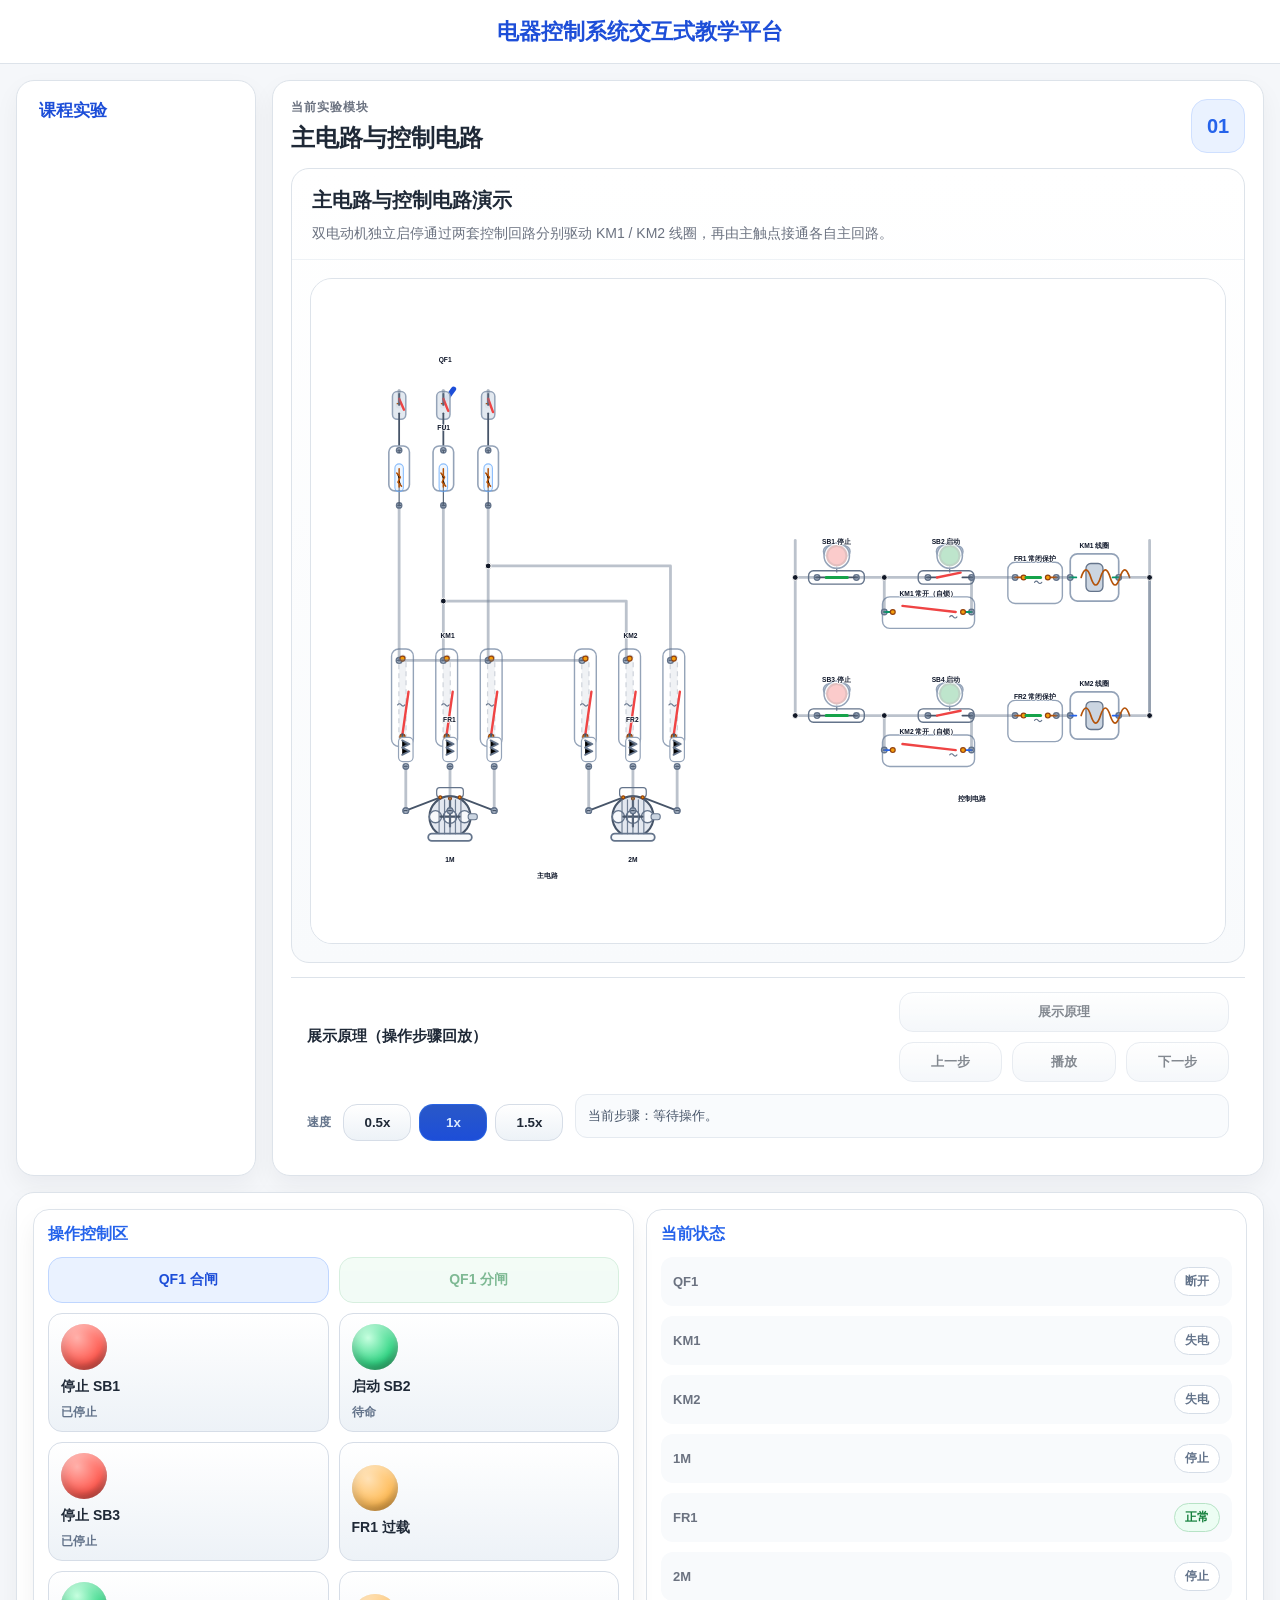
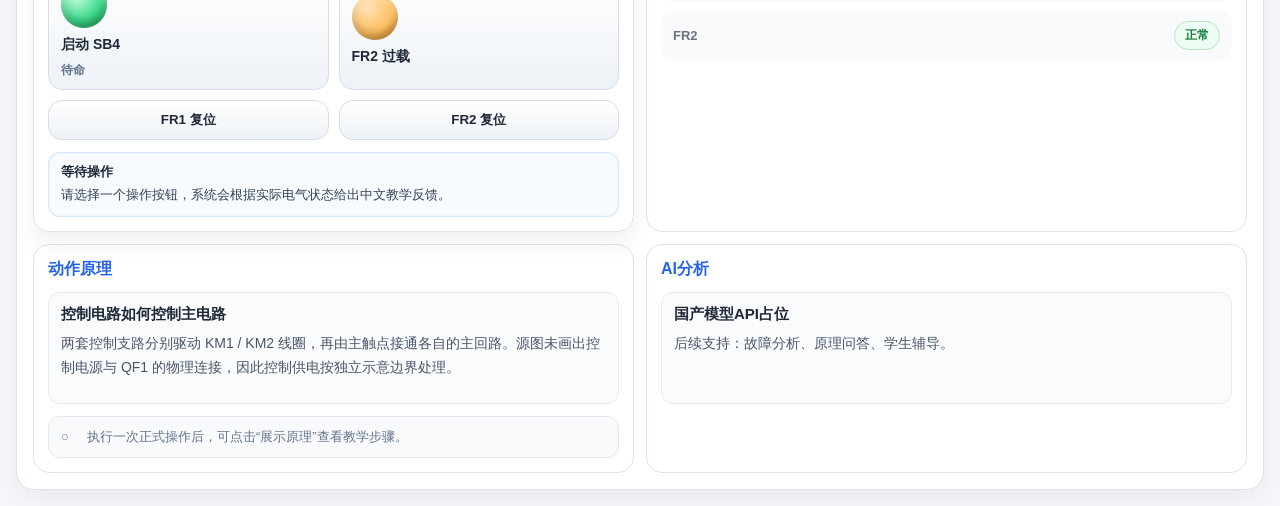
==== commit 4ae6b893: "feat: add chapter 1 reverse and overload teaching modules" ====
--- a/index.html
+++ b/index.html
@@ -2774,8 +2774,15 @@
   </style>
   <link rel="stylesheet" href="./src/platform/shell/platform-shell-v1.css?v=20260822-2" />
   <link rel="stylesheet" href="./src/chapters/chapter01/modules/chapter01-circuits.css?v=20260825-3" />
-  <link rel="stylesheet" href="./src/chapters/chapter02/modules/ch02_mixed_jog_continuous/module.css" />
-  <link rel="stylesheet" href="./src/chapters/chapter02/modules/ch02_multi_point/module.css" />
+  <link rel="stylesheet" href="./src/components/electrical-simulation-primitives.css" />
+  <link rel="stylesheet" href="./src/chapters/chapter01/modules/ch01_timed_auto_stop/styles.css" />
+  <link rel="stylesheet" href="./src/chapters/chapter01/modules/ch01_forward_reverse/styles.css" />
+  <link rel="stylesheet" href="./src/chapters/chapter02/modules/ch02_mixed_control/styles.css" />
+  <link rel="stylesheet" href="./src/chapters/chapter02/modules/ch02_multisite_control/styles.css" />
+  <link rel="stylesheet" href="./src/chapters/chapter02/modules/ch02_manual_star_delta/styles.css" />
+  <link rel="stylesheet" href="./src/chapters/chapter02/modules/ch02_time_sequence/styles.css" />
+  <link rel="stylesheet" href="./src/chapters/chapter02/modules/ch02_two_motor_sequence/module.css" />
+
   <link rel="stylesheet" href="./src/chapters/chapter02/modules/ch02_machine_tool_circuits/module.css" />
 </head>
 <body>
@@ -2786,10 +2793,9 @@
 
     <div class="workspace">
       <aside class="sidebar">
-        <div class="sidebar-title">章节目录</div>
+        <div class="sidebar-title">课程实验</div>
         <div class="sidebar-current hidden" aria-hidden="true">当前实验：<strong id="currentModuleText">主电路与控制电路</strong></div>
         <div id="chapterNavigation" class="platform-chapter-navigation"></div>
-        <button type="button" class="sidebar-resource-link">实验资料与参考</button>
       </aside>
 
       <main class="stage-panel">
@@ -3229,13 +3235,22 @@
   <script src="./src/registry/module-registry.js"></script>
   <script src="./src/platform/module-loader/module-loader.js"></script>
   <script src="./src/platform/module-adapter/facade-module-adapter.js"></script>
+  <script src="./src/components/electrical-simulation-primitives.js"></script>
   <script src="./src/chapters/chapter01/modules/_shared/direct-start-runtime.js?v=20260825-4"></script>
   <script src="./src/chapters/chapter01/modules/ch01_jog/circuit-data.js"></script>
   <script src="./src/chapters/chapter01/modules/ch01_direct_start_protection/circuit-data.js"></script>
+  <script src="./src/chapters/chapter01/modules/ch01_overload_protection/circuit-data.js"></script>
   <script src="./src/chapters/chapter01/modules/ch01_jog/facade.js"></script>
   <script src="./src/chapters/chapter01/modules/ch01_direct_start_protection/facade.js"></script>
+  <script src="./src/chapters/chapter01/modules/ch01_overload_protection/facade.js"></script>
   <script src="./src/chapters/chapter01/modules/ch01_jog/module.js"></script>
   <script src="./src/chapters/chapter01/modules/ch01_direct_start_protection/module.js"></script>
+  <script src="./src/chapters/chapter01/modules/ch01_overload_protection/module.js"></script>
+  <script src="./src/chapters/chapter01/modules/ch01_timed_auto_stop/circuit.data.js"></script>
+  <script src="./src/chapters/chapter01/modules/ch01_timed_auto_stop/solver.js"></script>
+  <script src="./src/chapters/chapter01/modules/ch01_timed_auto_stop/renderer.js"></script>
+  <script src="./src/chapters/chapter01/modules/ch01_timed_auto_stop/facade.js"></script>
+  <script src="./src/chapters/chapter01/modules/ch01_timed_auto_stop/module.js"></script>
   <script src="./src/chapters/chapter02/modules/ch02_main_control/facade.js"></script>
   <script src="./src/chapters/chapter02/modules/ch02_jog/facade.js"></script>
   <script src="./src/chapters/chapter02/modules/ch02_continuous/facade.js"></script>
@@ -3244,19 +3259,46 @@
   <script src="./src/chapters/chapter02/modules/ch02_jog/module.js"></script>
   <script src="./src/chapters/chapter02/modules/ch02_continuous/module.js"></script>
   <script src="./src/chapters/chapter02/modules/ch02_reverse/module.js"></script>
+  <script src="./src/chapters/chapter01/modules/ch01_forward_reverse/circuit.data.js"></script>
+  <script src="./src/chapters/chapter01/modules/ch01_forward_reverse/solver.js"></script>
+  <script src="./src/chapters/chapter01/modules/ch01_forward_reverse/renderer.js"></script>
+  <script src="./src/chapters/chapter01/modules/ch01_forward_reverse/facade.js"></script>
+  <script src="./src/chapters/chapter01/modules/ch01_forward_reverse/module.js"></script>
   <script src="./src/platform/navigation/chapter-navigation.js"></script>
-  <script src="./src/chapters/chapter02/modules/ch02_mixed_jog_continuous/circuit.data.js"></script>
-  <script src="./src/chapters/chapter02/modules/ch02_mixed_jog_continuous/solver.js"></script>
-  <script src="./src/chapters/chapter02/modules/ch02_mixed_jog_continuous/view.js"></script>
-  <script src="./src/chapters/chapter02/modules/ch02_mixed_jog_continuous/teaching.js"></script>
-  <script src="./src/chapters/chapter02/modules/ch02_mixed_jog_continuous/facade.js"></script>
-  <script src="./src/chapters/chapter02/modules/ch02_mixed_jog_continuous/module.js"></script>
-  <script src="./src/chapters/chapter02/modules/ch02_multi_point/circuit.data.js"></script>
-  <script src="./src/chapters/chapter02/modules/ch02_multi_point/solver.js"></script>
-  <script src="./src/chapters/chapter02/modules/ch02_multi_point/view.js"></script>
-  <script src="./src/chapters/chapter02/modules/ch02_multi_point/teaching.js"></script>
-  <script src="./src/chapters/chapter02/modules/ch02_multi_point/facade.js"></script>
-  <script src="./src/chapters/chapter02/modules/ch02_multi_point/module.js"></script>
+  <script src="./src/chapters/chapter02/modules/ch02_mixed_control/circuit.data.js"></script>
+  <script src="./src/chapters/chapter02/modules/ch02_mixed_control/solver.js"></script>
+  <script src="./src/chapters/chapter02/modules/ch02_mixed_control/renderer.js"></script>
+  <script src="./src/chapters/chapter02/modules/ch02_mixed_control/facade.js"></script>
+  <script src="./src/chapters/chapter02/modules/ch02_mixed_control/module.js"></script>
+  <script src="./src/chapters/chapter02/modules/ch02_multisite_control/circuit.data.js"></script>
+  <script src="./src/chapters/chapter02/modules/ch02_multisite_control/solver.js"></script>
+  <script src="./src/chapters/chapter02/modules/ch02_multisite_control/renderer.js"></script>
+  <script src="./src/chapters/chapter02/modules/ch02_multisite_control/facade.js"></script>
+  <script src="./src/chapters/chapter02/modules/ch02_multisite_control/module.js"></script>
+  <script src="./src/chapters/chapter02/modules/ch02_manual_star_delta/circuit.data.js"></script>
+  <script src="./src/chapters/chapter02/modules/ch02_manual_star_delta/solver.js"></script>
+  <script src="./src/chapters/chapter02/modules/ch02_manual_star_delta/renderer.js"></script>
+  <script src="./src/chapters/chapter02/modules/ch02_manual_star_delta/facade.js"></script>
+  <script src="./src/chapters/chapter02/modules/ch02_manual_star_delta/module.js"></script>
+  <script src="./src/chapters/chapter02/modules/ch02_time_sequence/circuit.data.js"></script>
+  <script src="./src/chapters/chapter02/modules/ch02_time_sequence/solver.js"></script>
+  <script src="./src/chapters/chapter02/modules/ch02_time_sequence/renderer.js"></script>
+  <script src="./src/chapters/chapter02/modules/ch02_time_sequence/facade.js"></script>
+  <script src="./src/chapters/chapter02/modules/ch02_time_sequence/module.js"></script>
+  <script src="./src/chapters/chapter02/modules/ch02_two_motor_sequence/runtime.js"></script>
+  <script src="./src/chapters/chapter02/modules/ch02_two_motor_sequence/facade.js"></script>
+  <script src="./src/chapters/chapter02/modules/ch02_two_motor_sequence/module.js"></script>
+
+
+
+
+
+
+
+
+
+
+
   <script src="./src/chapters/chapter02/modules/ch02_machine_tool_circuits/circuit.data.js"></script>
   <script src="./src/chapters/chapter02/modules/ch02_machine_tool_circuits/solver.js"></script>
   <script src="./src/chapters/chapter02/modules/ch02_machine_tool_circuits/view.js"></script>
@@ -3287,6 +3329,39 @@
         principleText: "SB1 建立启动通路，KM1 辅助常开触点完成自锁；SB2 或 FR1 断开控制回路后，KM1 释放，电动机停止。",
         promptText: "依次执行 QF1 合闸、SB1 启动、SB2 停止、FR1 过载与复位，观察完整保护链路。",
         footerTip: "参考 PDF 第 11 页；复位保护不会自动重启。",
+        placeholderTag: "", placeholderNote: "", zones: []
+      },
+      "timed-auto-stop": {
+        code: "03",
+        name: "定时自动停止",
+        experimentTitle: "电机启动后定时自动停止",
+        experimentSubtitle: "KM1 自锁后 KT1、KT2 同步计时，达到 120 秒后由延时触点自动切断控制回路。",
+        principleTitle: "定时自动停止原理",
+        principleText: "启动后 KM1 保持运行，KT1、KT2 进入计时；累计到 120 秒时 KT2 延时常闭触点断开，电动机自动停止。",
+        promptText: "合上 QF1、启动电机，再按 30 秒步长推进计时，观察 120 秒到时动作。",
+        footerTip: "Current Flow 与状态均来自模块 Solver，切换模块后重新初始化。",
+        placeholderTag: "", placeholderNote: "", zones: []
+      },
+      "ch01-forward-reverse": {
+        code: "04",
+        name: "正反转控制",
+        experimentTitle: "三相异步电动机正反转控制演示",
+        experimentSubtitle: "按第一章第61页，以A—N 220V控制电源驱动KM1、KM2，观察ABC/CBA换相、自锁与接触器互锁。",
+        principleTitle: "正反转与电气互锁原理",
+        principleText: "SB1使KM1吸合并自锁，主回路按ABC相序接通；SB2使KM2吸合并自锁，主回路交换A、C两相形成CBA相序。KM1、KM2常闭辅助触点互相串入对方线圈支路，防止同时吸合。",
+        promptText: "先接通A—N控制电源，再使用SB1正转、SB3停止和SB2反转，观察自锁、互锁及两种相序。运行中不能直接换向。",
+        footerTip: "对应第一章第61页；电路数据、Solver与Current Flow均为第一章独立实现。",
+        placeholderTag: "", placeholderNote: "", zones: []
+      },
+      "ch01-overload-protection": {
+        code: "05",
+        name: "过载保护",
+        experimentTitle: "热继电器过载保护演示",
+        experimentSubtitle: "FR1 发生过载时，其控制常闭触点断开，使 KM1 线圈失电、主触点释放并切断电动机电源。",
+        principleTitle: "FR 过载保护原理",
+        principleText: "正常运行时 FR1 控制常闭触点保持导通；过载动作后控制回路被切断，KM1 与电动机停止。FR1 复位只恢复待机条件，不会自动重启。",
+        promptText: "依次执行 QF1 合闸、SB1 启动、FR1 过载和 FR1 复位，观察保护动作链及复位不自启动。",
+        footerTip: "对应第一章第 113 页；状态、导通路径和教学回放均由 Solver 结果驱动。",
         placeholderTag: "", placeholderNote: "", zones: []
       },
       "main-control": {
@@ -3344,31 +3419,49 @@
         placeholderNote: "",
         zones: []
       },
-      "mixed-jog-continuous": {
+      "mixed-control": {
         code: "05",
-        name: "\u70b9\u52a8\u4e0e\u957f\u52a8\u6df7\u5408\u63a7\u5236",
-        experimentTitle: "\u70b9\u52a8\u4e0e\u957f\u52a8\u6df7\u5408\u63a7\u5236\u6f14\u793a",
-        experimentSubtitle: "\u5728\u540c\u4e00\u63a7\u5236\u56de\u8def\u4e2d\u6bd4\u8f83\u70b9\u52a8\u4e0e\u81ea\u9501\u957f\u52a8\u7684\u7535\u6c14\u884c\u4e3a\u3002",
-        principleTitle: "\u70b9\u52a8\u4e0e\u957f\u52a8\u6df7\u5408\u63a7\u5236\u539f\u7406",
-        principleText: "\u77ac\u65f6\u70b9\u52a8\u4e0d\u5efa\u7acb\u81ea\u9501\uff0c\u957f\u52a8\u5219\u7531\u8f85\u52a9\u89e6\u70b9\u4fdd\u6301\u7ebf\u5708\u5f97\u7535\u3002",
-        promptText: "\u9009\u62e9\u6a21\u5f0f\u540e\u64cd\u4f5c QF1 \u548c\u6309\u94ae\uff0c\u89c2\u5bdf Solver \u8f93\u51fa\u4e0e Current Flow\u3002",
-        footerTip: "\u672c\u6a21\u5757\u4fdd\u7559\u4e09\u79cd\u5df2\u9a8c\u8bc1\u6df7\u5408\u63a7\u5236\u65b9\u6848\u3002",
-        placeholderTag: "",
-        placeholderNote: "",
-        zones: []
+        name: "点动与长动混合控制",
+        experimentTitle: "点动与长动混合控制演示",
+        experimentSubtitle: "比较三种点动与长动混合接线，观察点动、自锁和中间继电器的因果差异。",
+        principleTitle: "点动与长动混合控制原理",
+        principleText: "点动路径只在按钮按住期间导通，长动路径通过辅助触点保持；三种接线均由同一 Solver 状态驱动。",
+        promptText: "切换三种接线方式，分别验证长动、自锁、点动、停止和 FR1 保护。",
+        footerTip: "PR #7 最终版整体替换 PR #3 中间版，不混用两代实现。",
+        placeholderTag: "", placeholderNote: "", zones: []
       },
-      "multi-point-control": {
+      "multisite-control": {
         code: "06",
-        name: "\u591a\u5730\u70b9\u63a7\u5236",
-        experimentTitle: "\u591a\u5730\u70b9\u63a7\u5236\u6f14\u793a",
-        experimentSubtitle: "\u4e32\u8054\u505c\u6b62\u94fe\u4e0e\u5e76\u8054\u542f\u52a8\u7f51\u7edc\u5b9e\u73b0\u591a\u64cd\u4f5c\u70b9\u5b89\u5168\u63a7\u5236\u3002",
-        principleTitle: "\u591a\u5730\u70b9\u63a7\u5236\u539f\u7406",
-        principleText: "\u4efb\u4e00\u542f\u52a8\u70b9\u53ef\u5efa\u7acb\u56de\u8def\uff0c\u4efb\u4e00\u505c\u6b62\u70b9\u90fd\u80fd\u5207\u65ad\u5168\u90e8\u63a7\u5236\u56de\u8def\u3002",
-        promptText: "\u5206\u522b\u4ece\u4e24\u4e2a\u64cd\u4f5c\u70b9\u542f\u505c\uff0c\u9a8c\u8bc1\u72b6\u6001\u4e0e\u6307\u793a\u540c\u6b65\u3002",
-        footerTip: "\u672c\u6a21\u5757\u7684 HL1/HL2 \u4ec5\u4f5c\u4e3a\u6a21\u5757\u5185\u663e\u793a\u3002",
-        placeholderTag: "",
-        placeholderNote: "",
-        zones: []
+        name: "多地点控制",
+        experimentTitle: "多地点远程控制演示",
+        experimentSubtitle: "两个启动点并联、两个停止点串联，共同控制同一 KM1 与电动机。",
+        principleTitle: "多地点控制原理",
+        principleText: "任一地点均可启动；任一停止按钮都能切断自锁回路，FR1 过载对所有地点同时生效。",
+        promptText: "交叉使用两地启动和停止按钮，验证并联启动、串联停止与状态隔离。",
+        footerTip: "新版自身验收与 PR #3 旧版行为门槛同时保留。",
+        placeholderTag: "", placeholderNote: "", zones: []
+      },
+      "manual-star-delta": {
+        code: "09",
+        name: "手动星—三角启动",
+        experimentTitle: "手动星形—三角形启动演示",
+        experimentSubtitle: "先以星形接法降压启动，再在互锁条件下手动切换为三角形运行。",
+        principleTitle: "手动星—三角启动原理",
+        principleText: "KMY 与 KMΔ 不能同时吸合；切换时先释放星形接触器，再投入三角形接触器。",
+        promptText: "依次合闸、星形启动、三角切换和停止，观察接触器互锁。",
+        footerTip: "模块通过基础验收后升级为正式可展示状态。",
+        placeholderTag: "", placeholderNote: "", zones: []
+      },
+      "time-sequence-control": {
+        code: "10",
+        name: "时间原则控制",
+        experimentTitle: "时间原则控制线路演示",
+        experimentSubtitle: "KT1、KT2、KT3 按顺序动作，逐级切除转子电阻。",
+        principleTitle: "时间原则控制原理",
+        principleText: "启动后按时序依次切除 R1、R2、R3，全部完成后进入全速运行。",
+        promptText: "启动后逐步推进时序，观察三段电阻与接触器状态变化。",
+        footerTip: "模块通过基础验收后升级为正式可展示状态。",
+        placeholderTag: "", placeholderNote: "", zones: []
       },
       "machine-tool-circuits": {
         code: "07",
@@ -3379,6 +3472,19 @@
         principleText: "\u7efc\u5408\u9a8c\u8bc1\u4e3b\u8f74\u3001\u6b63\u53cd\u8f6c\u3001\u6447\u81c2\u5347\u964d\u3001\u6db2\u538b\u4e0e\u9650\u4f4d\u4fdd\u62a4\u3002",
         promptText: "\u5728 CA6140 \u4e0e Z3040 \u4e4b\u95f4\u5207\u6362\uff0c\u89c2\u5bdf SQ\u3001KT\u3001YV \u4e0e\u53cc\u4fdd\u62a4\u72b6\u6001\u3002",
         footerTip: "Current Flow \u7531 Solver wire IDs \u4e0e circuit.data routePoints \u552f\u4e00\u9a71\u52a8\u3002",
+        placeholderTag: "",
+        placeholderNote: "",
+        zones: []
+      },
+      "two-motor-sequence": {
+        code: "08",
+        name: "两台电动机顺序控制",
+        experimentTitle: "两台电动机顺序控制演示",
+        experimentSubtitle: "1M 启动并使 KM1 顺序允许触点闭合后，2M 才能启动；停止 1M 时 2M 同步停止。",
+        principleTitle: "两台电动机顺序启动原理",
+        principleText: "KM1 的辅助常开触点串入 KM2 控制支路，构成先启动 1M、再启动 2M 的顺序许可。",
+        promptText: "先合上 QF1，尝试直接启动 2M；再依次启动 1M、2M，并验证停止与两级过载保护。",
+        footerTip: "模块私有状态经 Facade 输出，电路路径复用主电路正式 routePoints。",
         placeholderTag: "",
         placeholderNote: "",
         zones: []
@@ -6922,10 +7028,10 @@
     function createSimPieceLabel(x, y, label, badgeText) {
       const group = createSvgNode("g");
       if (badgeText && !isFormalSolverTeachingMode()) {
-        group.appendChild(createDeviceBadge(x, y - 14, badgeText));
+        group.appendChild(createDeviceBadge(x, y - 14, getForwardReverseDisplayText(badgeText)));
       }
       if (label) {
-        group.appendChild(createSimText(x, y + 6, label));
+        group.appendChild(createSimText(x, y + 6, getForwardReverseDisplayText(label)));
       }
       return group;
     }
@@ -6938,7 +7044,7 @@
         "text-anchor": anchor,
         "data-formal-label-id": id
       });
-      node.textContent = text;
+      node.textContent = getForwardReverseDisplayText(text);
       return node;
     }
 
@@ -11296,6 +11402,16 @@
         refs.infoTitle.textContent = "教学说明";
         refs.infoText.textContent = "正转与反转的区别在于主回路两相相序的交换；控制回路则通过辅助触点实现自锁与电气互锁。";
       }
+
+      if (isCh01ForwardReverseModule()) {
+        [refs.currentStepText, refs.teachTitle, refs.teachText, refs.tipText, refs.footerTip, refs.infoTitle, refs.infoText]
+          .forEach((element) => {
+            element.textContent = getForwardReverseDisplayText(element.textContent);
+          });
+        refs.principleStepList.querySelectorAll(".principle-step-text").forEach((element) => {
+          element.textContent = getForwardReverseDisplayText(element.textContent);
+        });
+      }
     }
 
     const terminalPoints = {
@@ -11598,7 +11714,7 @@
           class: labelDef.className,
           "text-anchor": labelDef.anchor || "start"
         });
-        node.textContent = labelDef.text;
+        node.textContent = getForwardReverseDisplayText(labelDef.text);
         refs.labelLayer.appendChild(node);
       });
 
@@ -11619,6 +11735,16 @@
 
     function isForwardReverseModule() {
       return uiState.currentModule === "forward-reverse";
+    }
+
+    function isCh01ForwardReverseModule() {
+      return uiState.currentModule === "ch01-forward-reverse";
+    }
+
+    function getForwardReverseDisplayText(value) {
+      if (!isCh01ForwardReverseModule() || typeof value !== "string") return value;
+      const labels = { SB1: "SB3", SB2: "SB1", SB3: "SB2", KI1: "KM1", KI2: "KM2" };
+      return value.replace(/\b(SB1|SB2|SB3|KI1|KI2)\b/g, (label) => labels[label]);
     }
 
     function setPill(el, text, type) {
@@ -11846,8 +11972,8 @@
         el.classList.toggle("selected", name === key);
       });
 
-      refs.infoTitle.textContent = meta[key].title;
-      refs.infoText.textContent = message || meta[key].text;
+      refs.infoTitle.textContent = getForwardReverseDisplayText(meta[key].title);
+      refs.infoText.textContent = getForwardReverseDisplayText(message || meta[key].text);
     }
 
     function getDefaultActionFeedback(moduleId = uiState.currentModule) {
@@ -12565,7 +12691,9 @@
       const facadeInstance = getCurrentFacadeInstance();
       if (!facadeInstance) return null;
       const action = window.ECTPPlatform.contracts.createAction(type, payload, source);
-      return facadeInstance.dispatchAction(action);
+      const output = facadeInstance.dispatchAction(action);
+      if (isCh01ForwardReverseModule()) handleFacadeOutput(output);
+      return output;
     }
 
     function dispatchCurrentFacadeControl(slot, phase = "action", payload = {}) {
@@ -12582,6 +12710,12 @@
     }
 
     function handleCloseQfButtonClick() {
+      const facadeInstance = getCurrentFacadeInstance();
+      const power = facadeInstance?.getOperationViewModel()?.power;
+      if (power?.layout === "single-toggle" && power.closed) {
+        dispatchCurrentFacadeAction("POWER_OPEN");
+        return;
+      }
       if (dispatchCurrentFacadeAction("POWER_CLOSE")) return;
       toggleQf1();
     }
@@ -13624,11 +13758,17 @@
           || (isLiveCircuitModule() && state.calibration.enabled && !isSimulationSolverMode());
       });
 
-      refs.toggleQf.textContent = viewModel.power.closeLabel;
+      const singlePowerToggle = viewModel.power.layout === "single-toggle";
+      refs.toggleQf.textContent = singlePowerToggle && viewModel.power.closed
+        ? viewModel.power.openLabel
+        : viewModel.power.closeLabel;
       refs.openQf.textContent = viewModel.power.openLabel;
       refs.toggleQf.classList.toggle("on", Boolean(viewModel.power.closed));
       refs.openQf.classList.toggle("on", !viewModel.power.closed);
-      refs.toggleQf.disabled = !viewModel.power.closeEnabled;
+      refs.openQf.classList.toggle("hidden", singlePowerToggle);
+      refs.toggleQf.disabled = singlePowerToggle
+        ? !(viewModel.power.closed ? viewModel.power.openEnabled : viewModel.power.closeEnabled)
+        : !viewModel.power.closeEnabled;
       refs.openQf.disabled = !viewModel.power.openEnabled;
 
       const protections = viewModel.protections || (viewModel.protection ? [viewModel.protection] : []);
@@ -13922,10 +14062,21 @@
       });
     }
 
+    function createCh01ReverseModulePort() {
+      const basePort = createReverseModulePort();
+      return Object.freeze({
+        ...basePort,
+        pressStop: () => stopMotor(),
+        pressForward: () => startForward(),
+        pressReverse: () => startReverse()
+      });
+    }
+
     function initializePlatformRuntime() {
       const platform = window.ECTPPlatform;
       if (!platform?.contracts
         || !platform?.registry
+        || !platform?.navigation
         || !platform?.loader
         || !platform?.facadeAdapter
         || !platform?.moduleFacades) {
@@ -13938,6 +14089,9 @@
       const registrations = [
         platform.moduleDefinitions.createCh01Jog(),
         platform.moduleDefinitions.createCh01DirectStartProtection(),
+        platform.moduleDefinitions.createCh01TimedAutoStop(),
+        platform.moduleDefinitions.createCh01ForwardReverse(),
+        platform.moduleDefinitions.createCh01OverloadProtection(),
         platform.moduleDefinitions.createCh02MainControl({
           circuitData: getLegacyCircuitData("main-control"),
           port: createMainControlModulePort()
@@ -13954,9 +14108,14 @@
           circuitData: getLegacyCircuitData("forward-reverse"),
           port: createReverseModulePort()
         }),
-        platform.moduleDefinitions.createCh02MixedJogContinuous(),
-        platform.moduleDefinitions.createCh02MultiPoint(),
-        platform.moduleDefinitions.createCh02MachineToolCircuits()
+        platform.moduleDefinitions.createCh02MixedControl(),
+        platform.moduleDefinitions.createCh02MultisiteControl(),
+        platform.moduleDefinitions.createCh02MachineToolCircuits(),
+        platform.moduleDefinitions.createCh02TwoMotorSequence({
+          baseCircuitData: getLegacyCircuitData("main-control")
+        }),
+        platform.moduleDefinitions.createCh02ManualStarDelta(),
+        platform.moduleDefinitions.createCh02TimeSequence()
       ];
       registrations.forEach((definition) => platformModuleRegistry.register(definition));
 
--- a/src/components/electrical-simulation-primitives.css
+++ b/src/components/electrical-simulation-primitives.css
@@ -0,0 +1,137 @@
+.ectp-extension-module .ectp-sim-piece { vector-effect: non-scaling-stroke; }
+
+.ectp-extension-module .sim-piece-label,
+.ectp-extension-module .sim-motor-name,
+.ectp-extension-module .sim-small-label,
+.ectp-extension-module .sim-selector-state {
+  fill: #111820;
+  stroke: #fff;
+  stroke-width: 1.8px;
+  stroke-linejoin: round;
+  paint-order: stroke fill;
+  font-family: "Microsoft YaHei", "PingFang SC", Arial, sans-serif;
+  font-size: 9.5px;
+  font-weight: 750;
+}
+
+.ectp-extension-module .sim-small-label { fill: #2f3d4d; font-size: 8px; font-weight: 650; }
+.ectp-extension-module .sim-motor-name { font-size: 9px; font-weight: 800; }
+.ectp-extension-module .sim-selector-state { fill: #324153; font-size: 8px; }
+
+.ectp-extension-module .sim-terminal-outer {
+  fill: #f7f9fb;
+  stroke: #718094;
+  stroke-width: 1.1;
+}
+.ectp-extension-module .sim-terminal-inner { fill: #68778a; stroke: none; }
+.ectp-extension-module .sim-terminal-slot { stroke: #dfe5ea; stroke-width: .65; stroke-linecap: round; }
+
+.ectp-extension-module .sim-detail,
+.ectp-extension-module .sim-motor-lead {
+  fill: none;
+  stroke: #6b798c;
+  stroke-width: 1.35;
+  stroke-linecap: round;
+  stroke-linejoin: round;
+}
+
+.ectp-extension-module .sim-contact-fixed { fill: #cf7a16; stroke: #8a5215; stroke-width: .75; }
+.ectp-extension-module .sim-contact-bridge-open { fill: none; stroke: #ef4149; stroke-width: 2; stroke-linecap: round; }
+.ectp-extension-module .sim-contact-bridge-live { fill: none; stroke: #23976f; stroke-width: 2.05; stroke-linecap: round; }
+.ectp-extension-module .sim-contact-nc-mark { stroke: #6a788b; stroke-width: .9; stroke-linecap: round; }
+
+.ectp-extension-module .sim-qf-pole,
+.ectp-extension-module .sim-fuse-shell,
+.ectp-extension-module .sim-contact-channel,
+.ectp-extension-module .sim-contact-frame,
+.ectp-extension-module .sim-button-contactblock,
+.ectp-extension-module .sim-selector-contactblock {
+  fill: #fff;
+  stroke: #91a0b2;
+  stroke-width: 1.2;
+}
+
+.ectp-extension-module .sim-qf-handle { stroke: #2862b5; stroke-width: 3.5; stroke-linecap: round; }
+.ectp-extension-module .sim-fuse-core { fill: none; stroke: #c86f18; stroke-width: 1.35; stroke-linecap: round; }
+.ectp-extension-module .sim-fuse-strap { stroke: #758396; stroke-width: .9; }
+
+.ectp-extension-module .sim-button-backplate { fill: #e7ebef; stroke: #9ba7b5; stroke-width: 1; }
+.ectp-extension-module .sim-button-stem { stroke: #7d8998; stroke-width: 1; }
+.ectp-extension-module .sim-button-cap-stop { fill: #f3b9be; stroke: #dd8790; stroke-width: 1.1; }
+.ectp-extension-module .sim-button-cap-forward { fill: #bce3c9; stroke: #75b98d; stroke-width: 1.1; }
+.ectp-extension-module .sim-button-cap-reverse { fill: #bfd1ea; stroke: #809fc2; stroke-width: 1.1; }
+.ectp-extension-module .sim-button-ring,
+.ectp-extension-module .sim-selector-ring { fill: rgba(255,255,255,.34); stroke: #8f9dad; stroke-width: 1.05; }
+.ectp-extension-module .sim-selector-handle { stroke: #2b61b0; stroke-width: 3.1; stroke-linecap: round; }
+
+.ectp-extension-module .sim-coil-body { fill: #fff; stroke: #8998aa; stroke-width: 1.25; }
+.ectp-extension-module .sim-coil-highlight { fill: rgba(55,153,111,.08); stroke: rgba(55,153,111,.35); stroke-width: .8; }
+.ectp-extension-module .sim-coil-core { fill: #cbd2da; stroke: #6f7c8d; stroke-width: 1.1; }
+.ectp-extension-module .sim-coil-winding { fill: none; stroke: #b7651d; stroke-width: 1.55; stroke-linecap: round; }
+.ectp-extension-module .sim-timer-dial { fill: #f1eff7; stroke: #87779e; stroke-width: .85; }
+.ectp-extension-module .sim-timer-hand { stroke: #77658f; stroke-width: 1; stroke-linecap: round; }
+
+.ectp-extension-module .sim-fr-channel { fill: #fafbfc; stroke: #8796a8; stroke-width: 1.1; }
+.ectp-extension-module .sim-fr-arrow { fill: #263241; }
+.ectp-extension-module .ectp-fr.is-tripped .sim-fr-channel,
+.ectp-extension-module .sim-fr-channel.emphasized { fill: #fff3f3; stroke: #cb565b; }
+.ectp-extension-module .ectp-fr.is-tripped .sim-fr-arrow,
+.ectp-extension-module .sim-fr-arrow.emphasized { fill: #cf333a; }
+
+.ectp-extension-module .sim-motor-box,
+.ectp-extension-module .sim-motor-endcap,
+.ectp-extension-module .sim-motor-shaft { fill: #e1e6e9; stroke: #657487; stroke-width: 1.15; }
+.ectp-extension-module .sim-motor-shell { fill: #f3f5f7; stroke: #627185; stroke-width: 1.65; }
+.ectp-extension-module .sim-motor-fin,
+.ectp-extension-module .sim-motor-base { fill: none; stroke: #667588; stroke-width: 1.05; stroke-linecap: round; stroke-linejoin: round; }
+.ectp-extension-module .sim-motor-winding { fill: none; stroke: #657285; stroke-width: 1.4; stroke-linecap: round; }
+.ectp-extension-module .sim-motor-foot { fill: #f8fafb; stroke: #6b788a; stroke-width: 1.65; }
+.ectp-extension-module .sim-fuse-insert { fill: #f6fafc; stroke: #90b4cd; stroke-width: .9; }
+.ectp-extension-module .sim-contact-guide { fill: none; stroke: #cbd1d8; stroke-width: .9; stroke-dasharray: 4 3; }
+.ectp-extension-module .sim-contact-spring { fill: none; stroke: #87909b; stroke-width: .8; }
+.ectp-extension-module .sim-port-lead { fill: none; stroke: #b4bdc7; stroke-width: 2.45; stroke-linecap: round; }
+.ectp-extension-module .sim-motor-rotor-hub { fill: #aab4be; stroke: #526174; stroke-width: 1; }
+.ectp-extension-module .sim-motor-rotor-spoke { stroke: #465568; stroke-width: 1.25; stroke-linecap: round; }
+
+.ectp-extension-module .ectp-wire,
+.ectp-extension-module .rail,
+.ectp-extension-module .wire {
+  fill: none;
+  stroke: #b4bdc7;
+  stroke-width: 2.45;
+  stroke-linecap: round;
+  stroke-linejoin: round;
+  vector-effect: non-scaling-stroke;
+}
+
+.ectp-extension-module .ectp-wire.is-active,
+.ectp-extension-module .wire.is-live {
+  stroke: #728092;
+  stroke-width: 3.2;
+}
+
+.ectp-extension-module .ectp-zone {
+  fill: #fff;
+  stroke: #d8dfe6;
+  stroke-width: 1.15;
+}
+
+.ectp-extension-module .motor-rotor-assembly.is-active,
+.ectp-extension-module .motor-rotor-assembly.is-live {
+  animation: ectp-repository-motor-forward 0.78s linear infinite;
+}
+
+.ectp-extension-module .motor-rotor-assembly.reverse.is-active,
+.ectp-extension-module .motor-rotor-assembly.reverse.is-live {
+  animation-name: ectp-repository-motor-reverse;
+}
+
+@keyframes ectp-repository-motor-forward { to { transform: rotate(360deg); } }
+@keyframes ectp-repository-motor-reverse { to { transform: rotate(-360deg); } }
+
+@media (prefers-reduced-motion: reduce) {
+  .ectp-extension-module .motor-rotor-assembly,
+  .ectp-extension-module .ectp-current-flow {
+    animation: none !important;
+  }
+}
--- a/src/chapters/chapter01/modules/ch01_timed_auto_stop/styles.css
+++ b/src/chapters/chapter01/modules/ch01_timed_auto_stop/styles.css
@@ -0,0 +1,22 @@
+[data-module="ch01_timed_auto_stop"]{display:flex;min-height:0;height:100%;flex-direction:column;background:#fff;color:#0f172a;font-family:"Microsoft YaHei","PingFang SC",Arial,sans-serif}
+[data-module="ch01_timed_auto_stop"] .ectp-wire{fill:none;stroke:#94a3b8;stroke-width:2.8;stroke-linecap:round;stroke-linejoin:round;vector-effect:non-scaling-stroke}
+[data-module="ch01_timed_auto_stop"] .ectp-wire.is-active{stroke:#475569;stroke-width:4}
+[data-module="ch01_timed_auto_stop"] .module-mode-strip{display:flex;align-items:center;gap:14px;min-height:42px;padding:0 14px;border-bottom:1px solid #e5e7eb;background:#fff;font-size:12px}
+[data-module="ch01_timed_auto_stop"] .module-mode-strip strong{color:#2563eb;font-size:13px}[data-module="ch01_timed_auto_stop"] .module-mode-strip span{color:#475569}[data-module="ch01_timed_auto_stop"] .module-mode-strip b{margin-left:auto;padding:5px 10px;border-radius:999px;background:#ecfdf3;color:#15803d}
+[data-module="ch01_timed_auto_stop"] .teaching-board{display:block;width:100%;height:100%;min-height:440px;background:#fff;text-rendering:geometricPrecision;shape-rendering:geometricPrecision}
+[data-module="ch01_timed_auto_stop"] .section-title{fill:#0f172a;font-size:18px;font-weight:850}[data-module="ch01_timed_auto_stop"] .board-label{fill:#0f172a;stroke:#fff;stroke-width:2.5px;paint-order:stroke fill;font-size:14px;font-weight:850}[data-module="ch01_timed_auto_stop"] .rail-label,[data-module="ch01_timed_auto_stop"] .micro-label{fill:#64748b;font-size:10px;font-weight:800}[data-module="ch01_timed_auto_stop"] .motor-text{fill:#0f172a;font-size:16px;font-weight:900;text-anchor:middle}
+[data-module="ch01_timed_auto_stop"] .rail,[data-module="ch01_timed_auto_stop"] .wire{fill:none;stroke:#9aa8b8;stroke-width:3;stroke-linecap:round;stroke-linejoin:round;vector-effect:non-scaling-stroke}[data-module="ch01_timed_auto_stop"] .wire.is-live,[data-module="ch01_timed_auto_stop"] .sim-contact-arm.is-live{stroke:#f59e0b}[data-module="ch01_timed_auto_stop"] .wire.is-live{filter:drop-shadow(0 0 2px rgba(245,158,11,.35))}
+[data-module="ch01_timed_auto_stop"] .sim-terminal-outer{fill:#f8fafc;stroke:#64748b;stroke-width:1.6}[data-module="ch01_timed_auto_stop"] .sim-terminal-inner{fill:#e2e8f0;stroke:#94a3b8;stroke-width:1.1}[data-module="ch01_timed_auto_stop"] .sim-terminal-slot{stroke:#475569;stroke-width:1.2;stroke-linecap:round}
+[data-module="ch01_timed_auto_stop"] .sim-qf-body{fill:#f8fafc;stroke:#64748b;stroke-width:2.4}[data-module="ch01_timed_auto_stop"] .sim-qf-top{fill:rgba(255,255,255,.92);stroke:rgba(148,163,184,.55);stroke-width:1.2}[data-module="ch01_timed_auto_stop"] .sim-qf-window{fill:rgba(191,219,254,.7);stroke:#60a5fa;stroke-width:1.8}[data-module="ch01_timed_auto_stop"] .sim-qf-pole{fill:rgba(226,232,240,.95);stroke:#94a3b8;stroke-width:1.5}[data-module="ch01_timed_auto_stop"] .sim-qf-link{fill:#cbd5e1;stroke:#64748b;stroke-width:1.5}[data-module="ch01_timed_auto_stop"] .sim-qf-handle{stroke:#1d4ed8;stroke-width:5;stroke-linecap:round}[data-module="ch01_timed_auto_stop"] .sim-qf-indicator{fill:#fff;stroke:#94a3b8;stroke-width:1.2}[data-module="ch01_timed_auto_stop"] .sim-qf-status{fill:#64748b;font-size:9px;font-weight:900;text-anchor:middle;dominant-baseline:middle}[data-module="ch01_timed_auto_stop"] .sim-qf-status.on{fill:#15803d}
+[data-module="ch01_timed_auto_stop"] .sim-fuse-shell{fill:rgba(255,255,255,.9);stroke:#64748b;stroke-width:1.6}[data-module="ch01_timed_auto_stop"] .sim-fuse-window{fill:rgba(191,219,254,.34);stroke:#60a5fa;stroke-width:1.1}[data-module="ch01_timed_auto_stop"] .sim-fuse-core{fill:none;stroke:#b45309;stroke-width:1.6;stroke-linecap:round}
+[data-module="ch01_timed_auto_stop"] .sim-contact-frame{fill:rgba(255,255,255,.9);stroke:#94a3b8;stroke-width:1.4}[data-module="ch01_timed_auto_stop"] .sim-contact-fixed{fill:#f59e0b;stroke:#92400e;stroke-width:1.2}[data-module="ch01_timed_auto_stop"] .sim-contact-arm{stroke:#64748b;stroke-width:3;stroke-linecap:round}
+[data-module="ch01_timed_auto_stop"] .sim-button-backplate{fill:#e2e8f0;stroke:#64748b;stroke-width:1.4}[data-module="ch01_timed_auto_stop"] .sim-button-stem{stroke:#64748b;stroke-width:3}[data-module="ch01_timed_auto_stop"] .sim-button-ring{fill:none;stroke:#64748b;stroke-width:2}[data-module="ch01_timed_auto_stop"] .sim-button-cap{stroke:#fff;stroke-width:2}[data-module="ch01_timed_auto_stop"] .sim-button-cap.green{fill:url(#none);fill:#22c55e}[data-module="ch01_timed_auto_stop"] .sim-button-cap.red{fill:#ef4444}[data-module="ch01_timed_auto_stop"] .sim-button-cap.blue{fill:#3b82f6}
+[data-module="ch01_timed_auto_stop"] .sim-coil-body{fill:#f8fafc;stroke:#64748b;stroke-width:1.8}[data-module="ch01_timed_auto_stop"] .sim-coil-body.is-live{fill:#fff7ed;stroke:#f59e0b}[data-module="ch01_timed_auto_stop"] .sim-coil-core{fill:#cbd5e1;stroke:#64748b;stroke-width:1.2}[data-module="ch01_timed_auto_stop"] .sim-coil-winding{fill:none;stroke:#b45309;stroke-width:2.2}
+[data-module="ch01_timed_auto_stop"] .sim-motor-shell{fill:#eaf2ff;stroke:#64748b;stroke-width:2}[data-module="ch01_timed_auto_stop"] .sim-motor-box,[data-module="ch01_timed_auto_stop"] .sim-motor-base,[data-module="ch01_timed_auto_stop"] .sim-motor-endcap{fill:#dbe4ef;stroke:#64748b;stroke-width:1.5}[data-module="ch01_timed_auto_stop"] .sim-motor-fin{stroke:#64748b;stroke-width:1.4}[data-module="ch01_timed_auto_stop"] .sim-motor-rotor{fill:#94a3b8;stroke:#475569;stroke-width:1.5}[data-module="ch01_timed_auto_stop"] .sim-motor-rotor.is-live{fill:#22c55e}
+[data-module="ch01_timed_auto_stop"] .sim-timer-mark{fill:none;stroke:#7c3aed;stroke-width:2}[data-module="ch01_timed_auto_stop"] .timer-progress{fill:#e2e8f0}[data-module="ch01_timed_auto_stop"] .timer-progress-fill{fill:#7c3aed}[data-module="ch01_timed_auto_stop"] .legend text{fill:#64748b;font-size:11px;font-weight:750}
+[data-module="ch01_timed_auto_stop"] .ectp-current-flow{fill:none;stroke-width:4.2;stroke-linecap:round;stroke-linejoin:round;stroke-dasharray:12 22;vector-effect:non-scaling-stroke;pointer-events:none;animation:ch01-timed-current-flow 1.1s linear infinite}
+[data-module="ch01_timed_auto_stop"] .ectp-current-flow.control{stroke:#f59e0b}[data-module="ch01_timed_auto_stop"] .ectp-current-flow.main{stroke:#06b6d4}
+[data-module="ch01_timed_auto_stop"] .motor-rotor-spoke{stroke:#334155;stroke-width:2.2;stroke-linecap:round}[data-module="ch01_timed_auto_stop"] .motor-rotor-assembly.is-live{animation:ch01-timed-motor-spin .78s linear infinite}
+[data-module="ch01_timed_auto_stop"] .sim-timer-window rect{fill:#f8fafc;stroke:#94a3b8;stroke-width:1.2}[data-module="ch01_timed_auto_stop"] .sim-timer-window circle{fill:#e2e8f0;stroke:#64748b;stroke-width:1}[data-module="ch01_timed_auto_stop"] .sim-timer-window path{fill:none;stroke:#7c3aed;stroke-width:1.4;stroke-linecap:round}[data-module="ch01_timed_auto_stop"] .sim-timer-window.is-counting rect{fill:#faf5ff;stroke:#8b5cf6}[data-module="ch01_timed_auto_stop"] .sim-timer-window.is-counting circle{fill:#ede9fe}[data-module="ch01_timed_auto_stop"] .timer-window-label{fill:#64748b;font-size:7px;font-weight:800}[data-module="ch01_timed_auto_stop"] .timer-window-value{fill:#6d28d9;font-size:8px;font-weight:900}
+@keyframes ch01-timed-current-flow{from{stroke-dashoffset:0}to{stroke-dashoffset:-34}}@keyframes ch01-timed-motor-spin{to{transform:rotate(360deg)}}
+@media (prefers-reduced-motion:reduce){[data-module="ch01_timed_auto_stop"] .ectp-current-flow,[data-module="ch01_timed_auto_stop"] .motor-rotor-assembly.is-live{animation:none}}
--- a/src/chapters/chapter01/modules/ch01_forward_reverse/styles.css
+++ b/src/chapters/chapter01/modules/ch01_forward_reverse/styles.css
@@ -0,0 +1,20 @@
+[data-module="ch01_forward_reverse"]{display:flex;height:100%;min-height:0;flex-direction:column;background:#fff;color:#0f172a;font-family:"Microsoft YaHei","PingFang SC",Arial,sans-serif}
+[data-module="ch01_forward_reverse"] .ch01-fr-mode-strip{display:flex;align-items:center;gap:14px;min-height:42px;padding:0 14px;border-bottom:1px solid #e5e7eb;background:#fff;font-size:12px}
+[data-module="ch01_forward_reverse"] .ch01-fr-mode-strip strong{color:#2563eb;font-size:13px}[data-module="ch01_forward_reverse"] .ch01-fr-mode-strip span{color:#475569}[data-module="ch01_forward_reverse"] .ch01-fr-mode-strip b{margin-left:auto;padding:5px 10px;border-radius:999px;background:#f1f5f9;color:#475569}
+[data-module="ch01_forward_reverse"] .ch01-fr-mode-strip b.forward{background:#ecfdf5;color:#047857}[data-module="ch01_forward_reverse"] .ch01-fr-mode-strip b.reverse{background:#eff6ff;color:#1d4ed8}
+[data-module="ch01_forward_reverse"] .ch01-fr-board{display:block;width:100%;height:100%;min-height:620px;background:#fff;text-rendering:geometricPrecision;shape-rendering:geometricPrecision}
+[data-module="ch01_forward_reverse"] .ch01-fr-section-title{fill:#0f172a;font-size:24px;font-weight:900}
+[data-module="ch01_forward_reverse"] .ectp-wire,[data-module="ch01_forward_reverse"] .ch01-fr-rail{fill:none;stroke:#aab6c5;stroke-width:3.2;stroke-linecap:round;stroke-linejoin:round;vector-effect:non-scaling-stroke}
+[data-module="ch01_forward_reverse"] .ch01-fr-rail{stroke:#64748b;stroke-width:3.5}
+[data-module="ch01_forward_reverse"] .ectp-current-flow{fill:none;stroke-width:5;stroke-linecap:round;stroke-linejoin:round;stroke-dasharray:14 20;vector-effect:non-scaling-stroke;pointer-events:none;animation:ch01-fr-current 1s linear infinite}
+[data-module="ch01_forward_reverse"] .ectp-current-flow.control{stroke:#f59e0b}[data-module="ch01_forward_reverse"] .ectp-current-flow.direction-forward.phase-a{stroke:#15803d}[data-module="ch01_forward_reverse"] .ectp-current-flow.direction-forward.phase-b{stroke:#22c55e}[data-module="ch01_forward_reverse"] .ectp-current-flow.direction-forward.phase-c{stroke:#84cc16}[data-module="ch01_forward_reverse"] .ectp-current-flow.direction-reverse.phase-a{stroke:#2563eb}[data-module="ch01_forward_reverse"] .ectp-current-flow.direction-reverse.phase-b{stroke:#06b6d4}[data-module="ch01_forward_reverse"] .ectp-current-flow.direction-reverse.phase-c{stroke:#7c3aed}[data-module="ch01_forward_reverse"] .ectp-current-flow.control.direction-forward{stroke:#16a34a}[data-module="ch01_forward_reverse"] .ectp-current-flow.control.direction-reverse{stroke:#2563eb}
+[data-module="ch01_forward_reverse"] .ch01-fr-phase{font-size:17px;font-weight:900;text-anchor:middle}[data-module="ch01_forward_reverse"] .ch01-fr-phase.phase-a{fill:#dc2626}[data-module="ch01_forward_reverse"] .ch01-fr-phase.phase-b{fill:#1d4ed8}[data-module="ch01_forward_reverse"] .ch01-fr-phase.phase-c{fill:#15803d}
+[data-module="ch01_forward_reverse"] .ch01-fr-small-note{fill:#64748b;font-size:15px;font-weight:700}[data-module="ch01_forward_reverse"] .ch01-fr-terminal-board{fill:rgba(248,250,252,.96);stroke:#94a3b8;stroke-width:1.6}[data-module="ch01_forward_reverse"] .ch01-fr-terminal-label{fill:#475569;stroke:#fff;stroke-width:2px;paint-order:stroke fill;font-size:12px;font-weight:900}[data-module="ch01_forward_reverse"] .ch01-fr-terminal-caption{fill:#475569;font-size:12px;font-weight:850}[data-module="ch01_forward_reverse"] .ch01-fr-rail-label{fill:#0f172a;font-size:18px;font-weight:900}[data-module="ch01_forward_reverse"] .ch01-fr-voltage{fill:#475569;font-size:15px;font-weight:800}
+[data-module="ch01_forward_reverse"] .ch01-fr-branch-title{font-size:16px;font-weight:900}[data-module="ch01_forward_reverse"] .ch01-fr-branch-title.forward{fill:#047857}[data-module="ch01_forward_reverse"] .ch01-fr-branch-title.reverse{fill:#1d4ed8}
+[data-module="ch01_forward_reverse"] .ch01-fr-motor-state{fill:#475569;font-size:14px;font-weight:800}
+[data-module="ch01_forward_reverse"] .ch01-fr-direction-badge rect{fill:#f1f5f9;stroke:#94a3b8;stroke-width:1.3}[data-module="ch01_forward_reverse"] .ch01-fr-direction-badge text{fill:#475569;font-size:14px;font-weight:900}[data-module="ch01_forward_reverse"] .ch01-fr-direction-badge.forward rect{fill:#ecfdf5;stroke:#16a34a}[data-module="ch01_forward_reverse"] .ch01-fr-direction-badge.forward text{fill:#15803d}[data-module="ch01_forward_reverse"] .ch01-fr-direction-badge.reverse rect{fill:#eff6ff;stroke:#2563eb}[data-module="ch01_forward_reverse"] .ch01-fr-direction-badge.reverse text{fill:#1d4ed8}
+[data-module="ch01_forward_reverse"] .ch01-fr-principle-box{fill:#f8fafc;stroke:#dbe3ee;stroke-width:1.5}[data-module="ch01_forward_reverse"] .ch01-fr-principle{fill:#334155;font-size:16px;font-weight:850}[data-module="ch01_forward_reverse"] .ch01-fr-principle.sub{fill:#64748b;font-size:14px;font-weight:700}
+[data-module="ch01_forward_reverse"] .ch01-fr-sequence>text{fill:#64748b;font-size:14px;font-weight:800}[data-module="ch01_forward_reverse"] .ch01-fr-sequence .phase-step circle{fill:#e2e8f0;stroke:#94a3b8}[data-module="ch01_forward_reverse"] .ch01-fr-sequence .phase-step text{fill:#334155;font-size:12px;font-weight:900}[data-module="ch01_forward_reverse"] .ch01-fr-sequence.forward .phase-step circle{fill:#dcfce7;stroke:#16a34a}[data-module="ch01_forward_reverse"] .ch01-fr-sequence.reverse .phase-step circle{fill:#dbeafe;stroke:#2563eb}[data-module="ch01_forward_reverse"] .ch01-fr-sequence:not(.idle) .phase-step{animation:ch01-fr-phase-pulse 1.2s ease-in-out infinite}[data-module="ch01_forward_reverse"] .ch01-fr-sequence .step-2{animation-delay:.2s!important}[data-module="ch01_forward_reverse"] .ch01-fr-sequence .step-3{animation-delay:.4s!important}
+[data-module="ch01_forward_reverse"] .motor-rotor-assembly.is-active,[data-module="ch01_forward_reverse"] .motor-rotor-assembly.is-live{animation:none!important}
+@keyframes ch01-fr-current{to{stroke-dashoffset:-34}}@keyframes ch01-fr-phase-pulse{0%,60%,100%{opacity:.45}25%{opacity:1}}
+@media(prefers-reduced-motion:reduce){[data-module="ch01_forward_reverse"] .ectp-current-flow,[data-module="ch01_forward_reverse"] .ch01-fr-sequence .phase-step{animation:none}}
--- a/src/chapters/chapter02/modules/ch02_mixed_control/styles.css
+++ b/src/chapters/chapter02/modules/ch02_mixed_control/styles.css
@@ -0,0 +1,286 @@
+[data-module="ch02_mixed_control"] {
+  --mixed-wire: #94a3b8;
+  --mixed-component: #334155;
+  --mixed-active: #0f172a;
+  --mixed-control-flow: #f59e0b;
+  --mixed-l1: #facc15;
+  --mixed-l2: #06b6d4;
+  --mixed-l3: #22c55e;
+  width: 100%;
+  height: 100%;
+  min-height: 0;
+  color: #111827;
+  font-family: "Microsoft YaHei", "PingFang SC", sans-serif;
+}
+
+[data-module="ch02_mixed_control"] .mixed-toolbar {
+  display: flex;
+  align-items: center;
+  gap: 10px;
+  min-height: 44px;
+  padding: 5px 8px 9px;
+  border-bottom: 1px solid #e5eaf0;
+}
+
+[data-module="ch02_mixed_control"] .mixed-scheme-tabs,
+[data-module="ch02_mixed_control"] .mixed-sa-control {
+  display: inline-flex;
+  align-items: center;
+  gap: 4px;
+  padding: 3px;
+  background: #f1f5f9;
+  border-radius: 8px;
+}
+
+[data-module="ch02_mixed_control"] .mixed-scheme-btn,
+[data-module="ch02_mixed_control"] .mixed-sa-control button {
+  min-height: 30px;
+  padding: 5px 11px;
+  color: #475569;
+  background: transparent;
+  border: 0;
+  border-radius: 6px;
+  font-size: 12px;
+  font-weight: 700;
+  cursor: pointer;
+}
+
+[data-module="ch02_mixed_control"] .mixed-scheme-btn.is-active,
+[data-module="ch02_mixed_control"] .mixed-sa-control button.is-active {
+  color: #ffffff;
+  background: #0b63e6;
+  box-shadow: 0 1px 4px rgba(11, 99, 230, 0.24);
+}
+
+[data-module="ch02_mixed_control"] .mixed-sa-control > span {
+  padding: 0 6px;
+  color: #0f172a;
+  font-size: 12px;
+  font-weight: 800;
+}
+
+[data-module="ch02_mixed_control"] .mixed-scheme-title {
+  min-width: 0;
+  margin-left: auto;
+  overflow: hidden;
+  color: #475569;
+  font-size: 12px;
+  font-weight: 650;
+  text-overflow: ellipsis;
+  white-space: nowrap;
+}
+
+[data-module="ch02_mixed_control"] .mixed-board-shell {
+  height: calc(100% - 48px);
+  min-height: 0;
+}
+
+[data-module="ch02_mixed_control"] .mixed-board {
+  display: block;
+  width: 100%;
+  height: 100%;
+  min-height: 440px;
+  background: #ffffff;
+  text-rendering: geometricPrecision;
+}
+
+[data-module="ch02_mixed_control"] .ectp-zone {
+  fill: #fbfdff;
+  stroke: #dbe4ef;
+  stroke-width: 1.5;
+}
+
+[data-module="ch02_mixed_control"] .ectp-section-title {
+  fill: #0f172a;
+  font-size: 18px;
+  font-weight: 850;
+}
+
+[data-module="ch02_mixed_control"] .ectp-phase-label,
+[data-module="ch02_mixed_control"] .ectp-label {
+  fill: #0f172a;
+  stroke: rgba(255, 255, 255, 0.96);
+  stroke-width: 2.2px;
+  stroke-linejoin: round;
+  paint-order: stroke fill;
+  font-size: 14px;
+  font-weight: 850;
+  filter: none;
+}
+
+[data-module="ch02_mixed_control"] .ectp-small-label,
+[data-module="ch02_mixed_control"] .ectp-micro-label,
+[data-module="ch02_mixed_control"] .ectp-legend text {
+  fill: #64748b;
+  stroke: rgba(255, 255, 255, 0.96);
+  stroke-width: 2px;
+  stroke-linejoin: round;
+  paint-order: stroke fill;
+  font-size: 11.5px;
+  font-weight: 700;
+  filter: none;
+}
+
+[data-module="ch02_mixed_control"] .ectp-wire {
+  fill: none;
+  stroke: var(--mixed-wire);
+  stroke-width: 2.8;
+  stroke-linecap: round;
+  stroke-linejoin: round;
+  vector-effect: non-scaling-stroke;
+}
+
+[data-module="ch02_mixed_control"] .ectp-wire.is-partial {
+  stroke: #64748b;
+  stroke-width: 3.3;
+}
+
+[data-module="ch02_mixed_control"] .ectp-wire.is-active {
+  stroke: #475569;
+  stroke-width: 4;
+}
+
+[data-module="ch02_mixed_control"] .ectp-current-flow {
+  fill: none;
+  stroke-width: 4.2;
+  stroke-linecap: round;
+  stroke-linejoin: round;
+  stroke-dasharray: 12 22;
+  vector-effect: non-scaling-stroke;
+  pointer-events: none;
+  animation: ch02-mixed-current-flow 1.1s linear infinite;
+}
+
+[data-module="ch02_mixed_control"] .ectp-current-flow.control { stroke: var(--mixed-control-flow); }
+[data-module="ch02_mixed_control"] .ectp-current-flow.phase-l1 { stroke: var(--mixed-l1); }
+[data-module="ch02_mixed_control"] .ectp-current-flow.phase-l2 { stroke: var(--mixed-l2); }
+[data-module="ch02_mixed_control"] .ectp-current-flow.phase-l3 { stroke: var(--mixed-l3); }
+
+[data-module="ch02_mixed_control"] .ectp-component {
+  fill: #ffffff;
+  stroke: var(--mixed-component);
+  stroke-width: 2.4;
+  stroke-linecap: round;
+  stroke-linejoin: round;
+  vector-effect: non-scaling-stroke;
+  transition: stroke 180ms ease, filter 180ms ease;
+}
+
+[data-module="ch02_mixed_control"] .ectp-component.is-active {
+  stroke: var(--mixed-active);
+  stroke-width: 3.1;
+  filter: drop-shadow(0 0 2px rgba(245, 158, 11, 0.2));
+}
+
+[data-module="ch02_mixed_control"] .ectp-component path,
+[data-module="ch02_mixed_control"] .ectp-component line,
+[data-module="ch02_mixed_control"] .ectp-component rect,
+[data-module="ch02_mixed_control"] .ectp-component circle {
+  vector-effect: non-scaling-stroke;
+}
+
+[data-module="ch02_mixed_control"] .ectp-moving-contact {
+  transition: transform 170ms ease;
+}
+
+[data-module="ch02_mixed_control"] .ectp-actuator,
+[data-module="ch02_mixed_control"] .ectp-mechanical-link {
+  fill: none;
+  stroke: #64748b;
+  stroke-width: 1.6;
+  stroke-dasharray: 4 4;
+}
+
+[data-module="ch02_mixed_control"] .ectp-motor-rotor path {
+  fill: #cbd5e1;
+  stroke: none;
+}
+
+[data-module="ch02_mixed_control"] .ectp-component.is-active .ectp-motor-rotor {
+  animation: ch02-mixed-motor-spin 0.78s linear infinite;
+}
+
+[data-module="ch02_mixed_control"] .ectp-motor-name {
+  fill: #0f172a;
+  stroke: none;
+  font-size: 18px;
+  font-weight: 850;
+}
+
+/* 元件外观沿用正式仓库 index.html 中 sim-* 的工业仿真视觉语言。 */
+[data-module="ch02_mixed_control"] .repo-sim-qf-body { fill: #f8fafc; stroke: #64748b; stroke-width: 2.4; }
+[data-module="ch02_mixed_control"] .repo-sim-qf-top { fill: rgba(255,255,255,.92); stroke: rgba(148,163,184,.55); stroke-width: 1.2; }
+[data-module="ch02_mixed_control"] .repo-sim-qf-window { fill: rgba(191,219,254,.7); stroke: #60a5fa; stroke-width: 1.8; }
+[data-module="ch02_mixed_control"] .repo-sim-qf-pole { fill: rgba(226,232,240,.95); stroke: #94a3b8; stroke-width: 1.5; }
+[data-module="ch02_mixed_control"] .repo-sim-qf-copper { fill: rgba(217,119,6,.18); stroke: #b45309; stroke-width: 1.4; }
+[data-module="ch02_mixed_control"] .repo-sim-qf-link { fill: #cbd5e1; stroke: #64748b; stroke-width: 1.5; }
+[data-module="ch02_mixed_control"] .repo-sim-qf-handle,
+[data-module="ch02_mixed_control"] .repo-sim-qf-handle.is-closed { stroke: #1d4ed8; stroke-width: 5; stroke-linecap: round; }
+[data-module="ch02_mixed_control"] .repo-sim-qf-indicator { fill: #fff; stroke: #94a3b8; stroke-width: 1.2; }
+[data-module="ch02_mixed_control"] .repo-sim-qf-status { stroke: none; font-size: 9px; font-weight: 900; text-anchor: middle; dominant-baseline: middle; }
+[data-module="ch02_mixed_control"] .repo-sim-qf-status.is-on { fill: #15803d; }
+[data-module="ch02_mixed_control"] .repo-sim-qf-status.is-off { fill: #b91c1c; }
+
+[data-module="ch02_mixed_control"] .repo-sim-fuse-shell { fill: rgba(255,255,255,.92); stroke: #94a3b8; stroke-width: 1.6; }
+[data-module="ch02_mixed_control"] .repo-sim-fuse-cap { fill: #e2e8f0; stroke: #64748b; stroke-width: 1.2; }
+[data-module="ch02_mixed_control"] .repo-sim-fuse-window { fill: rgba(191,219,254,.34); stroke: rgba(96,165,250,.78); stroke-width: 1.1; }
+[data-module="ch02_mixed_control"] .repo-sim-fuse-core { fill: none; stroke: #b45309; stroke-width: 1.6; stroke-linecap: round; stroke-linejoin: round; }
+
+[data-module="ch02_mixed_control"] .repo-sim-contactor-shell { fill: rgba(255,255,255,.92); stroke: #94a3b8; stroke-width: 1.5; }
+[data-module="ch02_mixed_control"] .repo-sim-contact-frame { fill: rgba(255,255,255,.9); stroke: #94a3b8; stroke-width: 1.4; }
+[data-module="ch02_mixed_control"] .repo-sim-contact-channel { fill: rgba(226,232,240,.58); stroke: #94a3b8; stroke-width: 1.2; }
+[data-module="ch02_mixed_control"] .repo-sim-terminal { fill: #f59e0b; stroke: #92400e; stroke-width: 1.2; }
+[data-module="ch02_mixed_control"] .repo-sim-terminal-outer { fill: #f8fafc; stroke: #64748b; stroke-width: 1.6; }
+[data-module="ch02_mixed_control"] .repo-sim-terminal-inner { fill: #e2e8f0; stroke: #94a3b8; stroke-width: 1.1; }
+[data-module="ch02_mixed_control"] .repo-sim-terminal-slot { fill: none; stroke: #475569; stroke-width: 1.2; stroke-linecap: round; }
+[data-module="ch02_mixed_control"] .repo-sim-contact-fixed { fill: #f59e0b; stroke: #92400e; stroke-width: 1.2; }
+[data-module="ch02_mixed_control"] .repo-sim-detail { stroke: #475569; stroke-width: 1.8; stroke-linecap: round; }
+[data-module="ch02_mixed_control"] .repo-sim-contact-live { stroke: #16a34a; stroke-width: 3; stroke-linecap: round; }
+[data-module="ch02_mixed_control"] .repo-sim-contact-open { stroke: #ef4444; stroke-width: 2.4; stroke-linecap: round; }
+[data-module="ch02_mixed_control"] .repo-sim-contact-spring { fill: none; stroke: #64748b; stroke-width: 1.1; stroke-linecap: round; }
+
+[data-module="ch02_mixed_control"] .repo-sim-button-backplate { fill: #e2e8f0; stroke: #94a3b8; stroke-width: 1.4; }
+[data-module="ch02_mixed_control"] .repo-sim-button-stem { stroke: #64748b; stroke-width: 1.8; }
+[data-module="ch02_mixed_control"] .repo-sim-button-cap.stop { fill: #ef4444; stroke: #991b1b; stroke-width: 2; }
+[data-module="ch02_mixed_control"] .repo-sim-button-cap.forward { fill: #16a34a; stroke: #166534; stroke-width: 2; }
+[data-module="ch02_mixed_control"] .repo-sim-button-cap.reverse { fill: #2563eb; stroke: #1d4ed8; stroke-width: 2; }
+[data-module="ch02_mixed_control"] .repo-sim-button-ring { fill: rgba(255,255,255,.72); stroke: #94a3b8; stroke-width: 1.5; }
+
+[data-module="ch02_mixed_control"] .repo-sim-coil-body { fill: rgba(255,255,255,.94); stroke: #94a3b8; stroke-width: 1.7; }
+[data-module="ch02_mixed_control"] .repo-sim-coil-core { fill: #cbd5e1; stroke: #64748b; stroke-width: 1.3; }
+[data-module="ch02_mixed_control"] .repo-sim-coil-winding { fill: none; stroke: #b45309; stroke-width: 1.7; stroke-linecap: round; stroke-linejoin: round; }
+[data-module="ch02_mixed_control"] .repo-sim-coil-highlight { fill: rgba(254,240,138,.32); stroke: #ca8a04; stroke-width: 1.2; }
+
+[data-module="ch02_mixed_control"] .repo-sim-fr-body { fill: rgba(255,247,237,.95); stroke: #b45309; stroke-width: 2; }
+[data-module="ch02_mixed_control"] .repo-sim-fr-channel { fill: rgba(255,255,255,.94); stroke: #94a3b8; stroke-width: 1.2; }
+[data-module="ch02_mixed_control"] .repo-sim-fr-heater { fill: none; stroke: #64748b; stroke-width: 1.8; stroke-linecap: round; stroke-linejoin: round; }
+[data-module="ch02_mixed_control"] .repo-sim-fr-dial { fill: #f59e0b; stroke: #92400e; stroke-width: 1.1; }
+
+[data-module="ch02_mixed_control"] .repo-sim-motor-shell { fill: rgba(226,232,240,.96); stroke: #475569; stroke-width: 2.1; }
+[data-module="ch02_mixed_control"] .repo-sim-motor-fin { stroke: rgba(100,116,139,.9); stroke-width: 1.2; }
+[data-module="ch02_mixed_control"] .repo-sim-motor-endcap { fill: rgba(248,250,252,.95); stroke: #64748b; stroke-width: 1.4; }
+[data-module="ch02_mixed_control"] .repo-sim-motor-shaft { fill: #cbd5e1; stroke: #64748b; stroke-width: 1.1; }
+[data-module="ch02_mixed_control"] .repo-sim-motor-box { fill: rgba(255,255,255,.94); stroke: #64748b; stroke-width: 1.2; }
+[data-module="ch02_mixed_control"] .repo-sim-motor-base { fill: #cbd5e1; stroke: #64748b; stroke-width: 1.1; }
+[data-module="ch02_mixed_control"] .repo-sim-motor-rotor-hub { fill: #f8fafc; stroke: #64748b; stroke-width: 1.2; }
+[data-module="ch02_mixed_control"] .repo-sim-contact-arm { stroke: #475569; stroke-width: 2.2; stroke-linecap: round; }
+
+[data-module="ch02_mixed_control"] .repo-sim-selector-plate { fill: #e2e8f0; stroke: #94a3b8; stroke-width: 1.5; }
+[data-module="ch02_mixed_control"] .repo-sim-selector-ring { fill: rgba(255,255,255,.94); stroke: #64748b; stroke-width: 2; }
+[data-module="ch02_mixed_control"] .repo-sim-selector-handle { stroke: #2563eb; stroke-width: 5; stroke-linecap: round; }
+
+@keyframes ch02-mixed-current-flow {
+  from { stroke-dashoffset: 0; }
+  to { stroke-dashoffset: -34; }
+}
+
+@keyframes ch02-mixed-motor-spin {
+  to { transform: rotate(360deg); }
+}
+
+@media (prefers-reduced-motion: reduce) {
+  [data-module="ch02_mixed_control"] .ectp-current-flow,
+  [data-module="ch02_mixed_control"] .ectp-motor-rotor {
+    animation: none;
+  }
+}
--- a/src/chapters/chapter02/modules/ch02_multisite_control/styles.css
+++ b/src/chapters/chapter02/modules/ch02_multisite_control/styles.css
@@ -0,0 +1,121 @@
+[data-module="ch02_multisite_control"] {
+  --multisite-wire: #94a3b8;
+  --multisite-component: #334155;
+  --multisite-control-flow: #f59e0b;
+  --multisite-l1: #facc15;
+  --multisite-l2: #06b6d4;
+  --multisite-l3: #22c55e;
+  width: 100%;
+  height: 100%;
+  min-height: 0;
+  color: #111827;
+  font-family: "Microsoft YaHei", "PingFang SC", sans-serif;
+}
+
+[data-module="ch02_multisite_control"] .multisite-summary {
+  display: flex;
+  align-items: center;
+  gap: 9px;
+  min-height: 44px;
+  padding: 6px 9px 10px;
+  border-bottom: 1px solid #e5eaf0;
+}
+
+[data-module="ch02_multisite_control"] .multisite-summary span {
+  padding: 7px 10px;
+  color: #334155;
+  background: #f8fafc;
+  border: 1px solid #e2e8f0;
+  border-radius: 8px;
+  font-size: 11px;
+}
+
+[data-module="ch02_multisite_control"] .multisite-summary strong { color: #0b63e6; }
+[data-module="ch02_multisite_control"] .multisite-summary .multisite-rule { margin-left: auto; color: #159447; font-weight: 750; }
+[data-module="ch02_multisite_control"] .multisite-board-shell { height: calc(100% - 50px); min-height: 0; }
+[data-module="ch02_multisite_control"] .multisite-board { display: block; width: 100%; height: 100%; min-height: 440px; background: #fff; text-rendering: geometricPrecision; }
+[data-module="ch02_multisite_control"] .ectp-zone { fill: #fbfdff; stroke: #dbe4ef; stroke-width: 1.5; }
+[data-module="ch02_multisite_control"] .ectp-section-title { fill: #0f172a; font-size: 18px; font-weight: 850; }
+[data-module="ch02_multisite_control"] .ectp-phase-label,
+[data-module="ch02_multisite_control"] .ectp-label { fill: #0f172a; stroke: rgba(255,255,255,.96); stroke-width: 2.2px; stroke-linejoin: round; paint-order: stroke fill; font-size: 14px; font-weight: 850; filter: none; }
+[data-module="ch02_multisite_control"] .ectp-small-label,
+[data-module="ch02_multisite_control"] .ectp-legend text { fill: #64748b; stroke: rgba(255,255,255,.96); stroke-width: 2px; stroke-linejoin: round; paint-order: stroke fill; font-size: 11.5px; font-weight: 700; filter: none; }
+[data-module="ch02_multisite_control"] .ectp-wire { fill: none; stroke: var(--multisite-wire); stroke-width: 2.8; stroke-linecap: round; stroke-linejoin: round; vector-effect: non-scaling-stroke; }
+[data-module="ch02_multisite_control"] .ectp-wire.is-partial { stroke: #64748b; stroke-width: 3.3; }
+[data-module="ch02_multisite_control"] .ectp-wire.is-active { stroke: #475569; stroke-width: 4; }
+[data-module="ch02_multisite_control"] .ectp-current-flow { fill: none; stroke-width: 4.2; stroke-linecap: round; stroke-linejoin: round; stroke-dasharray: 12 22; vector-effect: non-scaling-stroke; pointer-events: none; animation: ch02-multisite-current-flow 1.1s linear infinite; }
+[data-module="ch02_multisite_control"] .ectp-current-flow.control { stroke: var(--multisite-control-flow); }
+[data-module="ch02_multisite_control"] .ectp-current-flow.phase-l1 { stroke: var(--multisite-l1); }
+[data-module="ch02_multisite_control"] .ectp-current-flow.phase-l2 { stroke: var(--multisite-l2); }
+[data-module="ch02_multisite_control"] .ectp-current-flow.phase-l3 { stroke: var(--multisite-l3); }
+[data-module="ch02_multisite_control"] .ectp-component { fill: #fff; stroke: var(--multisite-component); stroke-width: 2.4; stroke-linecap: round; stroke-linejoin: round; vector-effect: non-scaling-stroke; transition: stroke 180ms ease, filter 180ms ease; }
+[data-module="ch02_multisite_control"] .ectp-component.is-active { stroke: #0f172a; stroke-width: 3.1; filter: drop-shadow(0 0 2px rgba(245,158,11,.2)); }
+[data-module="ch02_multisite_control"] .ectp-actuator { fill: none; stroke: #64748b; stroke-width: 1.6; stroke-dasharray: 4 4; }
+[data-module="ch02_multisite_control"] .ectp-motor-rotor path { fill: #cbd5e1; stroke: none; }
+[data-module="ch02_multisite_control"] .ectp-component.is-active .ectp-motor-rotor { animation: ch02-multisite-motor-spin .78s linear infinite; }
+[data-module="ch02_multisite_control"] .ectp-motor-name { fill: #0f172a; stroke: none; font-size: 18px; font-weight: 850; }
+[data-module="ch02_multisite_control"] .ectp-indicator.is-active circle { fill: #fde68a; stroke: #f59e0b; filter: drop-shadow(0 0 7px rgba(245,158,11,.58)); }
+[data-module="ch02_multisite_control"] .ectp-prototype-badge { fill: #7c3aed; stroke: none; font-size: 8px; font-weight: 800; }
+
+/* 元件外观沿用正式仓库 index.html 中 sim-* 的工业仿真视觉语言。 */
+[data-module="ch02_multisite_control"] .repo-sim-qf-body { fill: #f8fafc; stroke: #64748b; stroke-width: 2.4; }
+[data-module="ch02_multisite_control"] .repo-sim-qf-top { fill: rgba(255,255,255,.92); stroke: rgba(148,163,184,.55); stroke-width: 1.2; }
+[data-module="ch02_multisite_control"] .repo-sim-qf-window { fill: rgba(191,219,254,.7); stroke: #60a5fa; stroke-width: 1.8; }
+[data-module="ch02_multisite_control"] .repo-sim-qf-pole { fill: rgba(226,232,240,.95); stroke: #94a3b8; stroke-width: 1.5; }
+[data-module="ch02_multisite_control"] .repo-sim-qf-copper { fill: rgba(217,119,6,.18); stroke: #b45309; stroke-width: 1.4; }
+[data-module="ch02_multisite_control"] .repo-sim-qf-link { fill: #cbd5e1; stroke: #64748b; stroke-width: 1.5; }
+[data-module="ch02_multisite_control"] .repo-sim-qf-handle,
+[data-module="ch02_multisite_control"] .repo-sim-qf-handle.is-closed { stroke: #1d4ed8; stroke-width: 5; stroke-linecap: round; }
+[data-module="ch02_multisite_control"] .repo-sim-qf-indicator { fill: #fff; stroke: #94a3b8; stroke-width: 1.2; }
+[data-module="ch02_multisite_control"] .repo-sim-qf-status { stroke: none; font-size: 9px; font-weight: 900; text-anchor: middle; dominant-baseline: middle; }
+[data-module="ch02_multisite_control"] .repo-sim-qf-status.is-on { fill: #15803d; }
+[data-module="ch02_multisite_control"] .repo-sim-qf-status.is-off { fill: #b91c1c; }
+[data-module="ch02_multisite_control"] .repo-sim-fuse-shell { fill: rgba(255,255,255,.92); stroke: #94a3b8; stroke-width: 1.6; }
+[data-module="ch02_multisite_control"] .repo-sim-fuse-cap { fill: #e2e8f0; stroke: #64748b; stroke-width: 1.2; }
+[data-module="ch02_multisite_control"] .repo-sim-fuse-window { fill: rgba(191,219,254,.34); stroke: rgba(96,165,250,.78); stroke-width: 1.1; }
+[data-module="ch02_multisite_control"] .repo-sim-fuse-core { fill: none; stroke: #b45309; stroke-width: 1.6; stroke-linecap: round; stroke-linejoin: round; }
+[data-module="ch02_multisite_control"] .repo-sim-contactor-shell { fill: rgba(255,255,255,.92); stroke: #94a3b8; stroke-width: 1.5; }
+[data-module="ch02_multisite_control"] .repo-sim-contact-frame { fill: rgba(255,255,255,.9); stroke: #94a3b8; stroke-width: 1.4; }
+[data-module="ch02_multisite_control"] .repo-sim-contact-channel { fill: rgba(226,232,240,.58); stroke: #94a3b8; stroke-width: 1.2; }
+[data-module="ch02_multisite_control"] .repo-sim-terminal { fill: #f59e0b; stroke: #92400e; stroke-width: 1.2; }
+[data-module="ch02_multisite_control"] .repo-sim-terminal-outer { fill: #f8fafc; stroke: #64748b; stroke-width: 1.6; }
+[data-module="ch02_multisite_control"] .repo-sim-terminal-inner { fill: #e2e8f0; stroke: #94a3b8; stroke-width: 1.1; }
+[data-module="ch02_multisite_control"] .repo-sim-terminal-slot { fill: none; stroke: #475569; stroke-width: 1.2; stroke-linecap: round; }
+[data-module="ch02_multisite_control"] .repo-sim-contact-fixed { fill: #f59e0b; stroke: #92400e; stroke-width: 1.2; }
+[data-module="ch02_multisite_control"] .repo-sim-detail { stroke: #475569; stroke-width: 1.8; stroke-linecap: round; }
+[data-module="ch02_multisite_control"] .repo-sim-contact-live { stroke: #16a34a; stroke-width: 3; stroke-linecap: round; }
+[data-module="ch02_multisite_control"] .repo-sim-contact-open { stroke: #ef4444; stroke-width: 2.4; stroke-linecap: round; }
+[data-module="ch02_multisite_control"] .repo-sim-contact-spring { fill: none; stroke: #64748b; stroke-width: 1.1; stroke-linecap: round; }
+[data-module="ch02_multisite_control"] .repo-sim-button-backplate { fill: #e2e8f0; stroke: #94a3b8; stroke-width: 1.4; }
+[data-module="ch02_multisite_control"] .repo-sim-button-stem { stroke: #64748b; stroke-width: 1.8; }
+[data-module="ch02_multisite_control"] .repo-sim-button-cap.stop { fill: #ef4444; stroke: #991b1b; stroke-width: 2; }
+[data-module="ch02_multisite_control"] .repo-sim-button-cap.forward { fill: #16a34a; stroke: #166534; stroke-width: 2; }
+[data-module="ch02_multisite_control"] .repo-sim-button-ring { fill: rgba(255,255,255,.72); stroke: #94a3b8; stroke-width: 1.5; }
+[data-module="ch02_multisite_control"] .repo-sim-coil-body { fill: rgba(255,255,255,.94); stroke: #94a3b8; stroke-width: 1.7; }
+[data-module="ch02_multisite_control"] .repo-sim-coil-core { fill: #cbd5e1; stroke: #64748b; stroke-width: 1.3; }
+[data-module="ch02_multisite_control"] .repo-sim-coil-winding { fill: none; stroke: #b45309; stroke-width: 1.7; stroke-linecap: round; stroke-linejoin: round; }
+[data-module="ch02_multisite_control"] .repo-sim-coil-highlight { fill: rgba(254,240,138,.32); stroke: #ca8a04; stroke-width: 1.2; }
+[data-module="ch02_multisite_control"] .repo-sim-fr-body { fill: rgba(255,247,237,.95); stroke: #b45309; stroke-width: 2; }
+[data-module="ch02_multisite_control"] .repo-sim-fr-channel { fill: rgba(255,255,255,.94); stroke: #94a3b8; stroke-width: 1.2; }
+[data-module="ch02_multisite_control"] .repo-sim-fr-heater { fill: none; stroke: #64748b; stroke-width: 1.8; stroke-linecap: round; stroke-linejoin: round; }
+[data-module="ch02_multisite_control"] .repo-sim-fr-dial { fill: #f59e0b; stroke: #92400e; stroke-width: 1.1; }
+[data-module="ch02_multisite_control"] .repo-sim-motor-shell { fill: rgba(226,232,240,.96); stroke: #475569; stroke-width: 2.1; }
+[data-module="ch02_multisite_control"] .repo-sim-motor-fin { stroke: rgba(100,116,139,.9); stroke-width: 1.2; }
+[data-module="ch02_multisite_control"] .repo-sim-motor-endcap { fill: rgba(248,250,252,.95); stroke: #64748b; stroke-width: 1.4; }
+[data-module="ch02_multisite_control"] .repo-sim-motor-shaft { fill: #cbd5e1; stroke: #64748b; stroke-width: 1.1; }
+[data-module="ch02_multisite_control"] .repo-sim-motor-box { fill: rgba(255,255,255,.94); stroke: #64748b; stroke-width: 1.2; }
+[data-module="ch02_multisite_control"] .repo-sim-motor-base { fill: #cbd5e1; stroke: #64748b; stroke-width: 1.1; }
+[data-module="ch02_multisite_control"] .repo-sim-motor-rotor-hub { fill: #f8fafc; stroke: #64748b; stroke-width: 1.2; }
+[data-module="ch02_multisite_control"] .repo-sim-contact-arm { stroke: #475569; stroke-width: 2.2; stroke-linecap: round; }
+[data-module="ch02_multisite_control"] .repo-sim-lamp-bezel { fill: #cbd5e1; stroke: #64748b; stroke-width: 2; }
+[data-module="ch02_multisite_control"] .repo-sim-lamp-glass { fill: rgba(248,250,252,.96); stroke: #94a3b8; stroke-width: 1.4; }
+[data-module="ch02_multisite_control"] .repo-sim-lamp-filament { fill: #e2e8f0; stroke: #64748b; stroke-width: 1.1; }
+[data-module="ch02_multisite_control"] .repo-sim-lamp-cross { stroke: #64748b; stroke-width: 1.7; }
+[data-module="ch02_multisite_control"] .ectp-indicator.is-active .repo-sim-lamp-glass { fill: #fde68a; stroke: #f59e0b; filter: drop-shadow(0 0 7px rgba(245,158,11,.58)); }
+[data-module="ch02_multisite_control"] .ectp-indicator.is-active .repo-sim-lamp-filament { fill: #f59e0b; stroke: #b45309; }
+@keyframes ch02-multisite-current-flow { from { stroke-dashoffset: 0; } to { stroke-dashoffset: -34; } }
+@keyframes ch02-multisite-motor-spin { to { transform: rotate(360deg); } }
+@media (prefers-reduced-motion: reduce) {
+  [data-module="ch02_multisite_control"] .ectp-current-flow,
+  [data-module="ch02_multisite_control"] .ectp-motor-rotor { animation: none; }
+}
--- a/src/chapters/chapter02/modules/ch02_manual_star_delta/styles.css
+++ b/src/chapters/chapter02/modules/ch02_manual_star_delta/styles.css
@@ -0,0 +1,11 @@
+[data-module="ch02_manual_star_delta"]{display:flex;min-height:0;height:100%;flex-direction:column;background:#fff;color:#0f172a;font-family:"Microsoft YaHei","PingFang SC",Arial,sans-serif}[data-module="ch02_manual_star_delta"] .module-mode-strip{display:flex;align-items:center;gap:14px;min-height:42px;padding:0 14px;border-bottom:1px solid #e5e7eb;background:#fff;font-size:12px}[data-module="ch02_manual_star_delta"] .module-mode-strip strong{color:#2563eb;font-size:13px}[data-module="ch02_manual_star_delta"] .module-mode-strip span{color:#475569}[data-module="ch02_manual_star_delta"] .module-mode-strip b{margin-left:auto;padding:5px 10px;border-radius:999px;background:#ecfdf3;color:#15803d}[data-module="ch02_manual_star_delta"] .teaching-board{display:block;width:100%;height:100%;min-height:440px;background:#fff;text-rendering:geometricPrecision;shape-rendering:geometricPrecision}[data-module="ch02_manual_star_delta"] .section-title{fill:#0f172a;font-size:18px;font-weight:850}[data-module="ch02_manual_star_delta"] .board-label{fill:#0f172a;stroke:#fff;stroke-width:2.5px;paint-order:stroke fill;font-size:14px;font-weight:850}[data-module="ch02_manual_star_delta"] .micro-label{fill:#64748b;font-size:9px;font-weight:800}[data-module="ch02_manual_star_delta"] .motor-text{fill:#0f172a;font-size:15px;font-weight:900;text-anchor:middle}[data-module="ch02_manual_star_delta"] .rail,[data-module="ch02_manual_star_delta"] .wire{fill:none;stroke:#9aa8b8;stroke-width:3;stroke-linecap:round;stroke-linejoin:round;vector-effect:non-scaling-stroke}[data-module="ch02_manual_star_delta"] .wire.is-live,[data-module="ch02_manual_star_delta"] .sim-contact-arm.is-live{stroke:#f59e0b}[data-module="ch02_manual_star_delta"] .sim-terminal-outer{fill:#f8fafc;stroke:#64748b;stroke-width:1.6}[data-module="ch02_manual_star_delta"] .sim-terminal-inner{fill:#e2e8f0;stroke:#94a3b8;stroke-width:1.1}[data-module="ch02_manual_star_delta"] .sim-terminal-slot{stroke:#475569;stroke-width:1.2}[data-module="ch02_manual_star_delta"] .sim-qf-body{fill:#f8fafc;stroke:#64748b;stroke-width:2.4}[data-module="ch02_manual_star_delta"] .sim-qf-top{fill:#fff;stroke:#94a3b8;stroke-width:1.2}[data-module="ch02_manual_star_delta"] .sim-qf-window{fill:#bfdbfe;stroke:#60a5fa;stroke-width:1.8}[data-module="ch02_manual_star_delta"] .sim-qf-pole{fill:#e2e8f0;stroke:#94a3b8;stroke-width:1.5}[data-module="ch02_manual_star_delta"] .sim-qf-link{fill:#cbd5e1;stroke:#64748b;stroke-width:1.5}[data-module="ch02_manual_star_delta"] .sim-qf-handle{stroke:#1d4ed8;stroke-width:5;stroke-linecap:round}[data-module="ch02_manual_star_delta"] .sim-qf-indicator{fill:#fff;stroke:#94a3b8}[data-module="ch02_manual_star_delta"] .sim-qf-status{fill:#64748b;font-size:9px;font-weight:900;text-anchor:middle;dominant-baseline:middle}[data-module="ch02_manual_star_delta"] .sim-qf-status.on{fill:#15803d}[data-module="ch02_manual_star_delta"] .sim-fuse-shell,[data-module="ch02_manual_star_delta"] .sim-contact-frame{fill:#fff;stroke:#94a3b8;stroke-width:1.5}[data-module="ch02_manual_star_delta"] .sim-fuse-window{fill:#dbeafe;stroke:#60a5fa}[data-module="ch02_manual_star_delta"] .sim-fuse-core,[data-module="ch02_manual_star_delta"] .sim-coil-winding{fill:none;stroke:#b45309;stroke-width:2}[data-module="ch02_manual_star_delta"] .sim-contact-fixed{fill:#f59e0b;stroke:#92400e}[data-module="ch02_manual_star_delta"] .sim-contact-arm{stroke:#64748b;stroke-width:3;stroke-linecap:round}[data-module="ch02_manual_star_delta"] .sim-fr-body{fill:#fff7ed;stroke:#b45309;stroke-width:1.6}[data-module="ch02_manual_star_delta"] .sim-fr-channel{fill:#fff;stroke:#94a3b8}[data-module="ch02_manual_star_delta"] .sim-fr-heater{fill:none;stroke:#ea580c;stroke-width:1.7}[data-module="ch02_manual_star_delta"] .sim-button-backplate{fill:#e2e8f0;stroke:#64748b}[data-module="ch02_manual_star_delta"] .sim-button-stem{stroke:#64748b;stroke-width:3}[data-module="ch02_manual_star_delta"] .sim-button-ring{fill:none;stroke:#64748b;stroke-width:2}[data-module="ch02_manual_star_delta"] .sim-button-cap{stroke:#fff;stroke-width:2}[data-module="ch02_manual_star_delta"] .sim-button-cap.green{fill:#22c55e}[data-module="ch02_manual_star_delta"] .sim-button-cap.red{fill:#ef4444}[data-module="ch02_manual_star_delta"] .sim-button-cap.blue{fill:#3b82f6}[data-module="ch02_manual_star_delta"] .sim-coil-body{fill:#f8fafc;stroke:#64748b;stroke-width:1.8}[data-module="ch02_manual_star_delta"] .sim-coil-body.is-live{fill:#fff7ed;stroke:#f59e0b}[data-module="ch02_manual_star_delta"] .sim-coil-core{fill:#cbd5e1;stroke:#64748b}[data-module="ch02_manual_star_delta"] .sim-motor-shell{fill:#eaf2ff;stroke:#64748b;stroke-width:2}[data-module="ch02_manual_star_delta"] .sim-motor-box{fill:#dbe4ef;stroke:#64748b}[data-module="ch02_manual_star_delta"] .sim-motor-fin{stroke:#64748b}[data-module="ch02_manual_star_delta"] .sim-motor-rotor{fill:#94a3b8;stroke:#475569}[data-module="ch02_manual_star_delta"] .sim-motor-rotor.is-live{fill:#22c55e}[data-module="ch02_manual_star_delta"] .motor-terminal{fill:#f59e0b;stroke:#92400e}[data-module="ch02_manual_star_delta"] .interlock rect{fill:#f8fafc;stroke:#cbd5e1}[data-module="ch02_manual_star_delta"] .interlock text{fill:#64748b;font-size:11px;font-weight:750}[data-module="ch02_manual_star_delta"] .interlock .state-text{fill:#7c3aed;font-weight:850}[data-module="ch02_manual_star_delta"] .legend text{fill:#64748b;font-size:11px;font-weight:750}[data-module="ch02_manual_star_delta"] .mode-chip{fill:#64748b;font-weight:800}[data-module="ch02_manual_star_delta"] .mode-chip.active{fill:#15803d}
+[data-module="ch02_manual_star_delta"] .wire.is-live{stroke-width:4.2;stroke-dasharray:12 22;animation:ch02-star-delta-current-flow 1.1s linear infinite;filter:drop-shadow(0 0 2px rgba(245,158,11,.35))}[data-module="ch02_manual_star_delta"] .sim-motor-rotor.is-live{stroke:#15803d;stroke-width:3;stroke-dasharray:5 4;transform-box:fill-box;transform-origin:center;animation:ch02-star-delta-motor-spin .78s linear infinite}
+@keyframes ch02-star-delta-current-flow{from{stroke-dashoffset:0}to{stroke-dashoffset:-34}}@keyframes ch02-star-delta-motor-spin{to{transform:rotate(360deg)}}
+@media (prefers-reduced-motion:reduce){[data-module="ch02_manual_star_delta"] .wire.is-live,[data-module="ch02_manual_star_delta"] .sim-motor-rotor.is-live{animation:none}}
+[data-module="ch02_manual_star_delta"] .ectp-wire{fill:none;stroke:#94a3b8;stroke-width:2.8;stroke-linecap:round;stroke-linejoin:round;vector-effect:non-scaling-stroke}
+[data-module="ch02_manual_star_delta"] .ectp-wire.is-active{stroke:#475569;stroke-width:4}
+[data-module="ch02_manual_star_delta"] .ectp-current-flow{fill:none;stroke-width:4.2;stroke-linecap:round;stroke-linejoin:round;stroke-dasharray:12 22;vector-effect:non-scaling-stroke;pointer-events:none;animation:ch02-star-delta-current-flow 1.1s linear infinite}
+[data-module="ch02_manual_star_delta"] .ectp-current-flow.control{stroke:#f59e0b}
+[data-module="ch02_manual_star_delta"] .ectp-current-flow.phase-l2{stroke:#06b6d4}
+[data-module="ch02_manual_star_delta"] .motor-rotor-spoke{stroke:#334155;stroke-width:2.2;stroke-linecap:round}
+[data-module="ch02_manual_star_delta"] .motor-rotor-assembly.is-active{animation:ch02-star-delta-motor-spin .78s linear infinite}
--- a/src/chapters/chapter02/modules/ch02_time_sequence/styles.css
+++ b/src/chapters/chapter02/modules/ch02_time_sequence/styles.css
@@ -0,0 +1,11 @@
+[data-module="ch02_time_sequence"]{display:flex;min-height:0;height:100%;flex-direction:column;background:#fff;color:#0f172a;font-family:"Microsoft YaHei","PingFang SC",Arial,sans-serif}[data-module="ch02_time_sequence"] .module-mode-strip{display:flex;align-items:center;gap:14px;min-height:42px;padding:0 14px;border-bottom:1px solid #e5e7eb;background:#fff;font-size:12px}[data-module="ch02_time_sequence"] .module-mode-strip strong{color:#2563eb;font-size:13px}[data-module="ch02_time_sequence"] .module-mode-strip span{color:#475569}[data-module="ch02_time_sequence"] .module-mode-strip b{margin-left:auto;padding:5px 10px;border-radius:999px;background:#ecfdf3;color:#15803d}[data-module="ch02_time_sequence"] .teaching-board{display:block;width:100%;height:100%;min-height:440px;background:#fff;text-rendering:geometricPrecision;shape-rendering:geometricPrecision}[data-module="ch02_time_sequence"] .section-title{fill:#0f172a;font-size:18px;font-weight:850}[data-module="ch02_time_sequence"] .board-label{fill:#0f172a;stroke:#fff;stroke-width:2.5px;paint-order:stroke fill;font-size:13px;font-weight:850}[data-module="ch02_time_sequence"] .micro-label{fill:#64748b;font-size:10px;font-weight:800}[data-module="ch02_time_sequence"] .motor-text{fill:#0f172a;font-size:15px;font-weight:900;text-anchor:middle}[data-module="ch02_time_sequence"] .rail,[data-module="ch02_time_sequence"] .wire{fill:none;stroke:#9aa8b8;stroke-width:3;stroke-linecap:round;stroke-linejoin:round;vector-effect:non-scaling-stroke}[data-module="ch02_time_sequence"] .wire.is-live,[data-module="ch02_time_sequence"] .sim-contact-arm.is-live{stroke:#f59e0b}[data-module="ch02_time_sequence"] .sim-terminal-outer{fill:#f8fafc;stroke:#64748b;stroke-width:1.6}[data-module="ch02_time_sequence"] .sim-terminal-inner{fill:#e2e8f0;stroke:#94a3b8}[data-module="ch02_time_sequence"] .sim-terminal-slot{stroke:#475569}[data-module="ch02_time_sequence"] .sim-qf-body{fill:#f8fafc;stroke:#64748b;stroke-width:2.4}[data-module="ch02_time_sequence"] .sim-qf-top{fill:#fff;stroke:#94a3b8}[data-module="ch02_time_sequence"] .sim-qf-window{fill:#bfdbfe;stroke:#60a5fa;stroke-width:1.8}[data-module="ch02_time_sequence"] .sim-qf-pole{fill:#e2e8f0;stroke:#94a3b8}[data-module="ch02_time_sequence"] .sim-qf-link{fill:#cbd5e1;stroke:#64748b}[data-module="ch02_time_sequence"] .sim-qf-handle{stroke:#1d4ed8;stroke-width:5;stroke-linecap:round}[data-module="ch02_time_sequence"] .sim-qf-indicator{fill:#fff;stroke:#94a3b8}[data-module="ch02_time_sequence"] .sim-qf-status{fill:#64748b;font-size:9px;font-weight:900;text-anchor:middle;dominant-baseline:middle}[data-module="ch02_time_sequence"] .sim-qf-status.on{fill:#15803d}[data-module="ch02_time_sequence"] .sim-fuse-shell,[data-module="ch02_time_sequence"] .sim-contact-frame{fill:#fff;stroke:#94a3b8;stroke-width:1.5}[data-module="ch02_time_sequence"] .sim-fuse-window{fill:#dbeafe;stroke:#60a5fa}[data-module="ch02_time_sequence"] .sim-fuse-core,[data-module="ch02_time_sequence"] .sim-coil-winding{fill:none;stroke:#b45309;stroke-width:2}[data-module="ch02_time_sequence"] .sim-contact-fixed{fill:#f59e0b;stroke:#92400e}[data-module="ch02_time_sequence"] .sim-contact-arm{stroke:#64748b;stroke-width:3;stroke-linecap:round}[data-module="ch02_time_sequence"] .sim-fr-body{fill:#fff7ed;stroke:#b45309}[data-module="ch02_time_sequence"] .sim-fr-channel{fill:#fff;stroke:#94a3b8}[data-module="ch02_time_sequence"] .sim-fr-heater{fill:none;stroke:#ea580c;stroke-width:1.7}[data-module="ch02_time_sequence"] .sim-button-backplate{fill:#e2e8f0;stroke:#64748b}[data-module="ch02_time_sequence"] .sim-button-stem{stroke:#64748b;stroke-width:3}[data-module="ch02_time_sequence"] .sim-button-ring{fill:none;stroke:#64748b;stroke-width:2}[data-module="ch02_time_sequence"] .sim-button-cap{stroke:#fff;stroke-width:2}[data-module="ch02_time_sequence"] .sim-button-cap.green{fill:#22c55e}[data-module="ch02_time_sequence"] .sim-button-cap.red{fill:#ef4444}[data-module="ch02_time_sequence"] .sim-coil-body{fill:#f8fafc;stroke:#64748b;stroke-width:1.8}[data-module="ch02_time_sequence"] .sim-coil-body.is-live{fill:#fff7ed;stroke:#f59e0b}[data-module="ch02_time_sequence"] .sim-coil-core{fill:#cbd5e1;stroke:#64748b}[data-module="ch02_time_sequence"] .sim-timer-mark{fill:none;stroke:#7c3aed;stroke-width:2}[data-module="ch02_time_sequence"] .sim-motor-shell{fill:#eaf2ff;stroke:#64748b;stroke-width:2}[data-module="ch02_time_sequence"] .sim-motor-box{fill:#dbe4ef;stroke:#64748b}[data-module="ch02_time_sequence"] .sim-motor-fin{stroke:#64748b}[data-module="ch02_time_sequence"] .sim-motor-rotor{fill:#94a3b8;stroke:#475569}[data-module="ch02_time_sequence"] .sim-motor-rotor.is-live{fill:#22c55e}[data-module="ch02_time_sequence"] .resistor{fill:none;stroke-width:3}[data-module="ch02_time_sequence"] .resistor.is-in{stroke:#f59e0b}[data-module="ch02_time_sequence"] .resistor.is-bypassed{stroke:#cbd5e1}[data-module="ch02_time_sequence"] .stage-lamp{fill:#cbd5e1;stroke:#64748b}[data-module="ch02_time_sequence"] .stage-lamp.on{fill:#22c55e}[data-module="ch02_time_sequence"] .sequence-track line{stroke:#cbd5e1;stroke-width:3}[data-module="ch02_time_sequence"] .sequence-track text{fill:#64748b;font-size:10px;font-weight:800}[data-module="ch02_time_sequence"] .step-dot{fill:#fff;stroke:#94a3b8;stroke-width:2}[data-module="ch02_time_sequence"] .step-dot.active{fill:#22c55e;stroke:#15803d}
+[data-module="ch02_time_sequence"] .wire.is-live{stroke-width:4.2;stroke-dasharray:12 22;animation:ch02-time-sequence-current-flow 1.1s linear infinite;filter:drop-shadow(0 0 2px rgba(245,158,11,.35))}[data-module="ch02_time_sequence"] .sim-motor-rotor.is-live{stroke:#15803d;stroke-width:3;stroke-dasharray:5 4;transform-box:fill-box;transform-origin:center;animation:ch02-time-sequence-motor-spin .78s linear infinite}
+@keyframes ch02-time-sequence-current-flow{from{stroke-dashoffset:0}to{stroke-dashoffset:-34}}@keyframes ch02-time-sequence-motor-spin{to{transform:rotate(360deg)}}
+@media (prefers-reduced-motion:reduce){[data-module="ch02_time_sequence"] .wire.is-live,[data-module="ch02_time_sequence"] .sim-motor-rotor.is-live{animation:none}}
+[data-module="ch02_time_sequence"] .ectp-wire{fill:none;stroke:#94a3b8;stroke-width:2.8;stroke-linecap:round;stroke-linejoin:round;vector-effect:non-scaling-stroke}
+[data-module="ch02_time_sequence"] .ectp-wire.is-active{stroke:#475569;stroke-width:4}
+[data-module="ch02_time_sequence"] .ectp-current-flow{fill:none;stroke-width:4.2;stroke-linecap:round;stroke-linejoin:round;stroke-dasharray:12 22;vector-effect:non-scaling-stroke;pointer-events:none;animation:ch02-time-sequence-current-flow 1.1s linear infinite}
+[data-module="ch02_time_sequence"] .ectp-current-flow.control{stroke:#f59e0b}
+[data-module="ch02_time_sequence"] .ectp-current-flow.phase-l2{stroke:#06b6d4}
+[data-module="ch02_time_sequence"] .motor-rotor-spoke{stroke:#334155;stroke-width:2.2;stroke-linecap:round}
+[data-module="ch02_time_sequence"] .motor-rotor-assembly.is-active{animation:ch02-time-sequence-motor-spin .78s linear infinite}
--- a/src/chapters/chapter02/modules/ch02_two_motor_sequence/module.css
+++ b/src/chapters/chapter02/modules/ch02_two_motor_sequence/module.css
@@ -0,0 +1,182 @@
+.two-motor-sequence-module {
+  min-width: 0;
+  color: #172033;
+  font-family: "Microsoft YaHei", "PingFang SC", sans-serif;
+}
+
+.two-motor-module-heading {
+  display: flex;
+  align-items: center;
+  justify-content: space-between;
+  gap: 18px;
+  padding: 14px 18px 10px;
+  border-bottom: 1px solid #e8edf5;
+  background: linear-gradient(180deg, #ffffff 0%, #fbfdff 100%);
+}
+
+.two-motor-module-heading h3 {
+  margin: 3px 0 0;
+  font-size: 20px;
+  line-height: 1.25;
+}
+
+.two-motor-kicker {
+  color: #147a43;
+  font-size: 12px;
+  font-weight: 700;
+  letter-spacing: .08em;
+}
+
+.two-motor-sequence-rule {
+  display: grid;
+  gap: 3px;
+  min-width: 212px;
+  padding: 9px 12px;
+  border: 1px solid #cfe9d9;
+  border-radius: 10px;
+  background: #f2fbf6;
+  color: #276341;
+  font-size: 12px;
+}
+
+.two-motor-canvas-wrap {
+  overflow: hidden;
+  padding: 6px 10px 10px;
+  background: #fff;
+}
+
+.two-motor-circuit {
+  display: block;
+  width: 100%;
+  height: auto;
+  max-height: 660px;
+  min-height: 430px;
+  background: #fff;
+}
+
+.two-motor-wire,
+.two-motor-device-edge path,
+path.two-motor-device-edge {
+  fill: none;
+  stroke-linecap: round;
+  stroke-linejoin: round;
+  vector-effect: non-scaling-stroke;
+}
+
+.two-motor-wire.base {
+  stroke: #28313f;
+  stroke-width: 2.1;
+}
+
+.two-motor-wire.base.main {
+  stroke: #303947;
+}
+
+.two-motor-wire.partial {
+  stroke: #f2aa16;
+  stroke-width: 5;
+  opacity: .62;
+}
+
+.two-motor-wire.current {
+  stroke: #0f9f53;
+  stroke-width: 5.5;
+  stroke-dasharray: 11 8;
+  animation: two-motor-current-flow .75s linear infinite;
+}
+
+.two-motor-wire.current.main {
+  stroke: #e14c43;
+}
+
+.two-motor-device-edge path,
+path.two-motor-device-edge {
+  stroke: #263342;
+  stroke-width: 2.2;
+}
+
+.two-motor-device-edge.conductive {
+  stroke: #0f9f53;
+  stroke-width: 3.4;
+}
+
+.two-motor-device-edge.open path {
+  stroke: #556170;
+}
+
+.two-motor-component text,
+.two-motor-zone-title,
+.two-motor-supply-label {
+  fill: #182230;
+  font-size: 18px;
+  font-weight: 700;
+  text-anchor: middle;
+  user-select: none;
+}
+
+.two-motor-zone-title {
+  fill: #147a43;
+  font-size: 24px;
+  text-anchor: start;
+}
+
+.two-motor-supply-label {
+  font-size: 17px;
+  text-anchor: start;
+}
+
+.two-motor-component rect,
+.two-motor-component circle {
+  fill: #fff;
+  stroke: #273342;
+  stroke-width: 2.2;
+  vector-effect: non-scaling-stroke;
+}
+
+.two-motor-component.active rect,
+.two-motor-component.active circle {
+  fill: #eefbf4;
+  stroke: #0f9f53;
+}
+
+.two-motor-component.motor text {
+  font-size: 24px;
+}
+
+.two-motor-component.motor .motor-state {
+  fill: #687486;
+  font-size: 14px;
+  font-weight: 600;
+}
+
+.two-motor-component.motor.active .motor-state {
+  fill: #0f8a49;
+}
+
+.two-motor-component.fuse rect {
+  fill: #f8fafc;
+}
+
+.two-motor-junction {
+  fill: #182230;
+}
+
+@keyframes two-motor-current-flow {
+  to { stroke-dashoffset: -19; }
+}
+
+@media (max-width: 1100px) {
+  .two-motor-module-heading {
+    align-items: flex-start;
+    flex-direction: column;
+  }
+
+  .two-motor-sequence-rule {
+    min-width: 0;
+    width: 100%;
+  }
+
+  .two-motor-circuit {
+    min-height: 360px;
+  }
+}
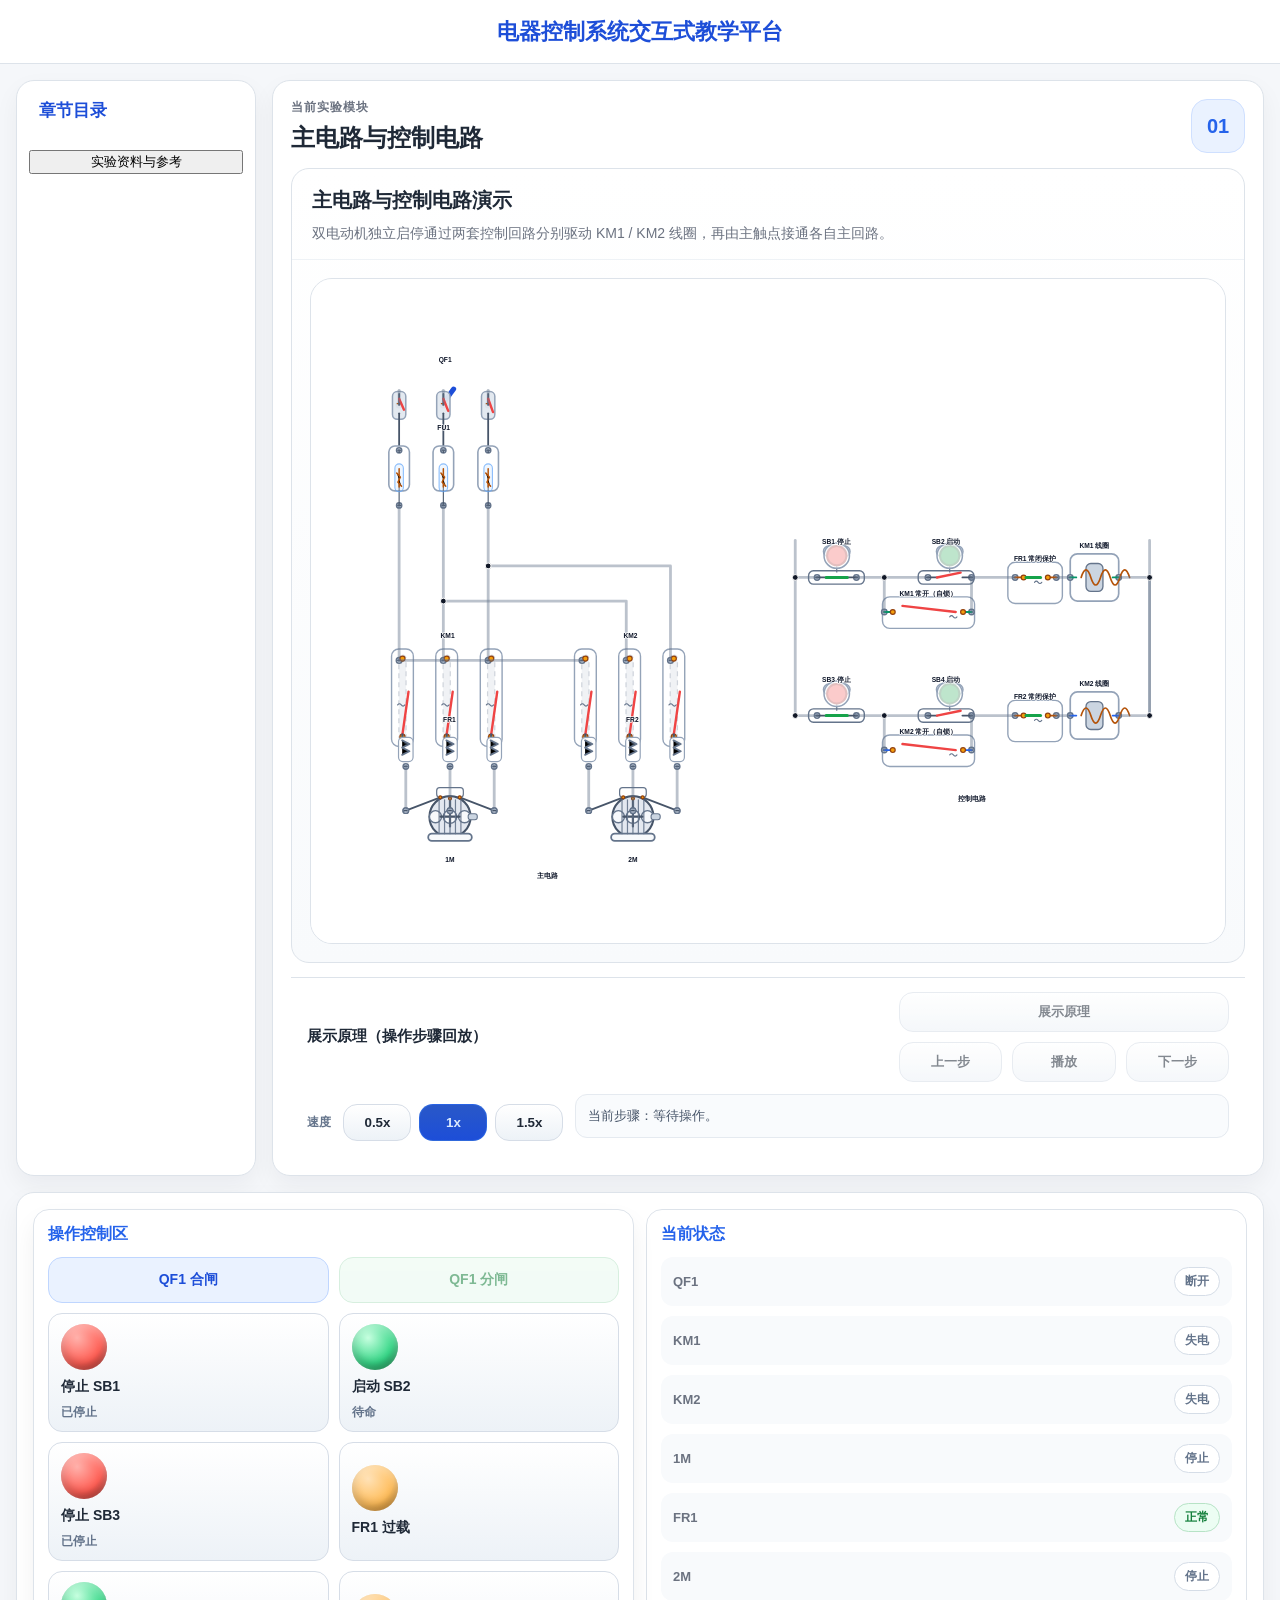
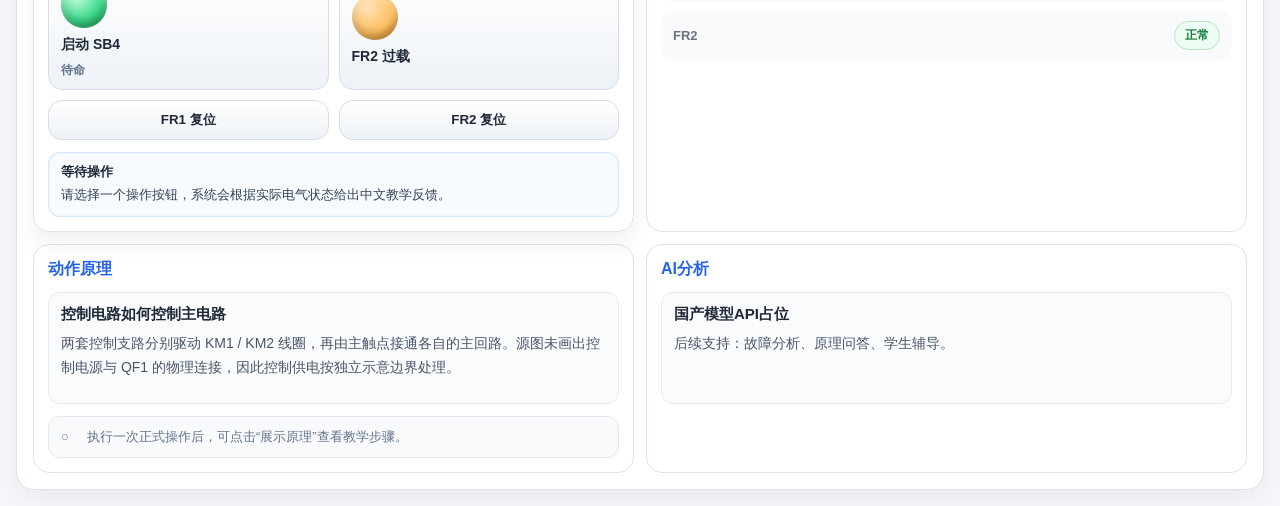
==== commit 05375967: "feat(ch01): integrate reverse and overload protection modules" ====
--- a/index.html
+++ b/index.html
@@ -2793,9 +2793,10 @@
 
     <div class="workspace">
       <aside class="sidebar">
-        <div class="sidebar-title">课程实验</div>
+        <div class="sidebar-title">章节目录</div>
         <div class="sidebar-current hidden" aria-hidden="true">当前实验：<strong id="currentModuleText">主电路与控制电路</strong></div>
         <div id="chapterNavigation" class="platform-chapter-navigation"></div>
+        <button type="button" class="sidebar-resource-link">实验资料与参考</button>
       </aside>
 
       <main class="stage-panel">
@@ -7028,10 +7029,10 @@
     function createSimPieceLabel(x, y, label, badgeText) {
       const group = createSvgNode("g");
       if (badgeText && !isFormalSolverTeachingMode()) {
-        group.appendChild(createDeviceBadge(x, y - 14, getForwardReverseDisplayText(badgeText)));
+        group.appendChild(createDeviceBadge(x, y - 14, badgeText));
       }
       if (label) {
-        group.appendChild(createSimText(x, y + 6, getForwardReverseDisplayText(label)));
+        group.appendChild(createSimText(x, y + 6, label));
       }
       return group;
     }
@@ -7044,7 +7045,7 @@
         "text-anchor": anchor,
         "data-formal-label-id": id
       });
-      node.textContent = getForwardReverseDisplayText(text);
+      node.textContent = text;
       return node;
     }
 
@@ -11402,16 +11403,6 @@
         refs.infoTitle.textContent = "教学说明";
         refs.infoText.textContent = "正转与反转的区别在于主回路两相相序的交换；控制回路则通过辅助触点实现自锁与电气互锁。";
       }
-
-      if (isCh01ForwardReverseModule()) {
-        [refs.currentStepText, refs.teachTitle, refs.teachText, refs.tipText, refs.footerTip, refs.infoTitle, refs.infoText]
-          .forEach((element) => {
-            element.textContent = getForwardReverseDisplayText(element.textContent);
-          });
-        refs.principleStepList.querySelectorAll(".principle-step-text").forEach((element) => {
-          element.textContent = getForwardReverseDisplayText(element.textContent);
-        });
-      }
     }
 
     const terminalPoints = {
@@ -11714,7 +11705,7 @@
           class: labelDef.className,
           "text-anchor": labelDef.anchor || "start"
         });
-        node.textContent = getForwardReverseDisplayText(labelDef.text);
+        node.textContent = labelDef.text;
         refs.labelLayer.appendChild(node);
       });
 
@@ -11735,16 +11726,6 @@
 
     function isForwardReverseModule() {
       return uiState.currentModule === "forward-reverse";
-    }
-
-    function isCh01ForwardReverseModule() {
-      return uiState.currentModule === "ch01-forward-reverse";
-    }
-
-    function getForwardReverseDisplayText(value) {
-      if (!isCh01ForwardReverseModule() || typeof value !== "string") return value;
-      const labels = { SB1: "SB3", SB2: "SB1", SB3: "SB2", KI1: "KM1", KI2: "KM2" };
-      return value.replace(/\b(SB1|SB2|SB3|KI1|KI2)\b/g, (label) => labels[label]);
     }
 
     function setPill(el, text, type) {
@@ -11972,8 +11953,8 @@
         el.classList.toggle("selected", name === key);
       });
 
-      refs.infoTitle.textContent = getForwardReverseDisplayText(meta[key].title);
-      refs.infoText.textContent = getForwardReverseDisplayText(message || meta[key].text);
+      refs.infoTitle.textContent = meta[key].title;
+      refs.infoText.textContent = message || meta[key].text;
     }
 
     function getDefaultActionFeedback(moduleId = uiState.currentModule) {
@@ -12691,9 +12672,7 @@
       const facadeInstance = getCurrentFacadeInstance();
       if (!facadeInstance) return null;
       const action = window.ECTPPlatform.contracts.createAction(type, payload, source);
-      const output = facadeInstance.dispatchAction(action);
-      if (isCh01ForwardReverseModule()) handleFacadeOutput(output);
-      return output;
+      return facadeInstance.dispatchAction(action);
     }
 
     function dispatchCurrentFacadeControl(slot, phase = "action", payload = {}) {
@@ -14062,21 +14041,10 @@
       });
     }
 
-    function createCh01ReverseModulePort() {
-      const basePort = createReverseModulePort();
-      return Object.freeze({
-        ...basePort,
-        pressStop: () => stopMotor(),
-        pressForward: () => startForward(),
-        pressReverse: () => startReverse()
-      });
-    }
-
     function initializePlatformRuntime() {
       const platform = window.ECTPPlatform;
       if (!platform?.contracts
         || !platform?.registry
-        || !platform?.navigation
         || !platform?.loader
         || !platform?.facadeAdapter
         || !platform?.moduleFacades) {
--- a/src/chapters/chapter01/modules/ch01_forward_reverse/styles.css
+++ b/src/chapters/chapter01/modules/ch01_forward_reverse/styles.css
@@ -7,6 +7,7 @@
 [data-module="ch01_forward_reverse"] .ectp-wire,[data-module="ch01_forward_reverse"] .ch01-fr-rail{fill:none;stroke:#aab6c5;stroke-width:3.2;stroke-linecap:round;stroke-linejoin:round;vector-effect:non-scaling-stroke}
 [data-module="ch01_forward_reverse"] .ch01-fr-rail{stroke:#64748b;stroke-width:3.5}
 [data-module="ch01_forward_reverse"] .ectp-current-flow{fill:none;stroke-width:5;stroke-linecap:round;stroke-linejoin:round;stroke-dasharray:14 20;vector-effect:non-scaling-stroke;pointer-events:none;animation:ch01-fr-current 1s linear infinite}
+[data-module="ch01_forward_reverse"] .ectp-current-flow.partial{opacity:.45;animation:none}
 [data-module="ch01_forward_reverse"] .ectp-current-flow.control{stroke:#f59e0b}[data-module="ch01_forward_reverse"] .ectp-current-flow.direction-forward.phase-a{stroke:#15803d}[data-module="ch01_forward_reverse"] .ectp-current-flow.direction-forward.phase-b{stroke:#22c55e}[data-module="ch01_forward_reverse"] .ectp-current-flow.direction-forward.phase-c{stroke:#84cc16}[data-module="ch01_forward_reverse"] .ectp-current-flow.direction-reverse.phase-a{stroke:#2563eb}[data-module="ch01_forward_reverse"] .ectp-current-flow.direction-reverse.phase-b{stroke:#06b6d4}[data-module="ch01_forward_reverse"] .ectp-current-flow.direction-reverse.phase-c{stroke:#7c3aed}[data-module="ch01_forward_reverse"] .ectp-current-flow.control.direction-forward{stroke:#16a34a}[data-module="ch01_forward_reverse"] .ectp-current-flow.control.direction-reverse{stroke:#2563eb}
 [data-module="ch01_forward_reverse"] .ch01-fr-phase{font-size:17px;font-weight:900;text-anchor:middle}[data-module="ch01_forward_reverse"] .ch01-fr-phase.phase-a{fill:#dc2626}[data-module="ch01_forward_reverse"] .ch01-fr-phase.phase-b{fill:#1d4ed8}[data-module="ch01_forward_reverse"] .ch01-fr-phase.phase-c{fill:#15803d}
 [data-module="ch01_forward_reverse"] .ch01-fr-small-note{fill:#64748b;font-size:15px;font-weight:700}[data-module="ch01_forward_reverse"] .ch01-fr-terminal-board{fill:rgba(248,250,252,.96);stroke:#94a3b8;stroke-width:1.6}[data-module="ch01_forward_reverse"] .ch01-fr-terminal-label{fill:#475569;stroke:#fff;stroke-width:2px;paint-order:stroke fill;font-size:12px;font-weight:900}[data-module="ch01_forward_reverse"] .ch01-fr-terminal-caption{fill:#475569;font-size:12px;font-weight:850}[data-module="ch01_forward_reverse"] .ch01-fr-rail-label{fill:#0f172a;font-size:18px;font-weight:900}[data-module="ch01_forward_reverse"] .ch01-fr-voltage{fill:#475569;font-size:15px;font-weight:800}
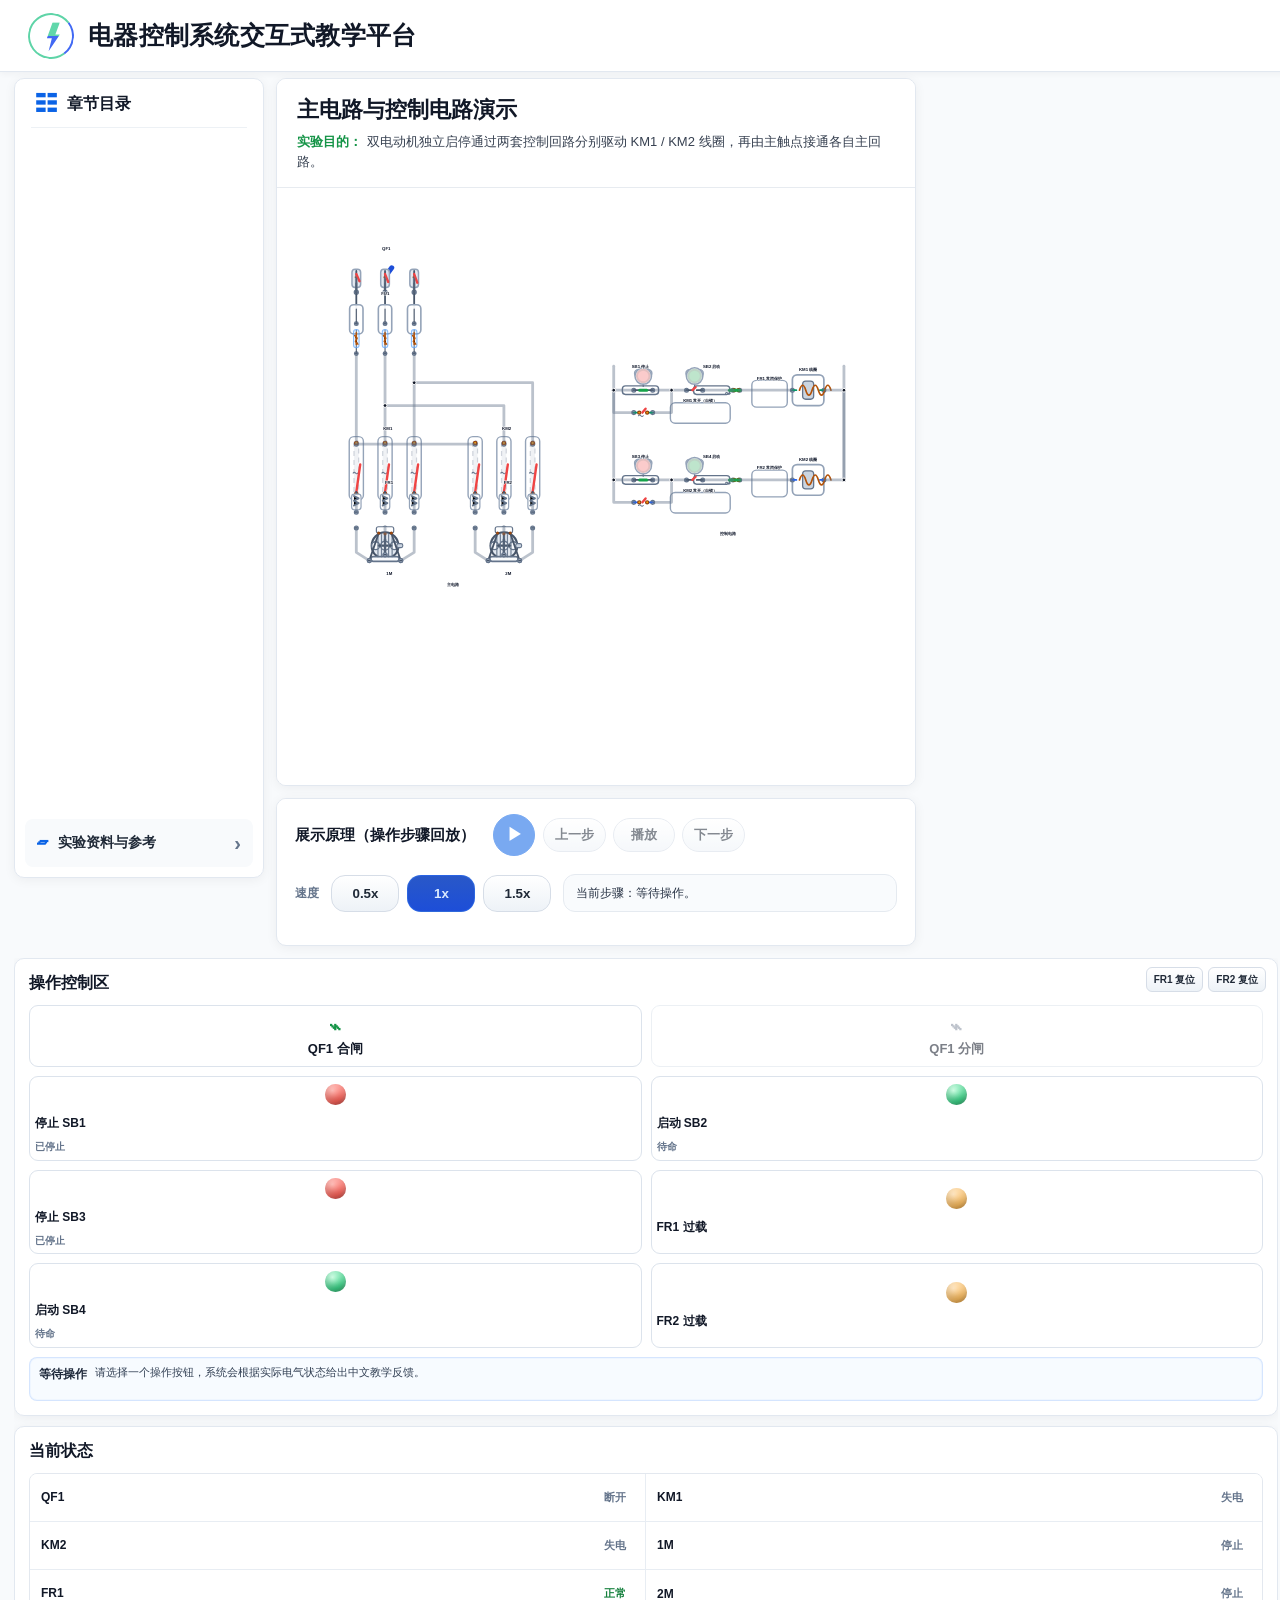
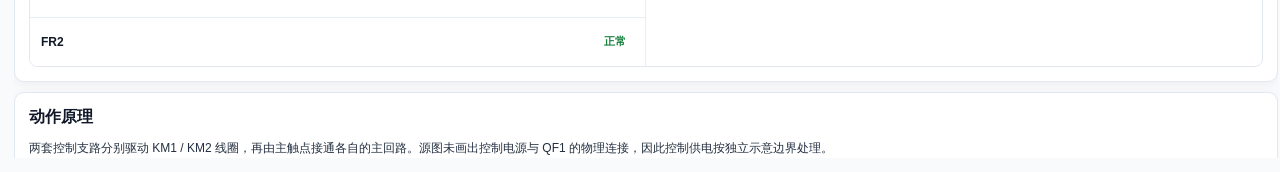
==== commit 4611c4cf: "feat: finalize textbook-based interactive circuit teaching platform" ====
--- a/index.html
+++ b/index.html
@@ -2784,6 +2784,14 @@
   <link rel="stylesheet" href="./src/chapters/chapter02/modules/ch02_two_motor_sequence/module.css" />
 
   <link rel="stylesheet" href="./src/chapters/chapter02/modules/ch02_machine_tool_circuits/module.css" />
+  <link rel="stylesheet" href="./src/chapters/chapter02/modules/ch02_machine_tool_circuits_v2/styles.css" />
+  <link rel="stylesheet" href="./src/chapters/chapter01/modules/ch01_jog_textbook/styles.css" />
+  <link rel="stylesheet" href="./src/chapters/chapter01/modules/ch01_continuous_textbook/styles.css" />
+  <link rel="stylesheet" href="./src/chapters/chapter01/modules/ch01_limit_textbook/styles.css" />
+  <link rel="stylesheet" href="./src/chapters/chapter02/modules/ch02_reverse/styles.css" />
+  <link rel="stylesheet" href="./src/chapters/chapter02/modules/ch02_main_control/styles.css" />
+  <link rel="stylesheet" href="./src/chapters/chapter02/modules/ch02_jog/styles.css" />
+  <link rel="stylesheet" href="./src/chapters/chapter02/modules/ch02_continuous/styles.css" />
 </head>
 <body>
   <div class="app-shell">
@@ -3060,12 +3068,15 @@
           <div class="footer-playback-panel">
             <div class="footer-playback-head">
               <strong>展示原理（操作步骤回放）</strong>
+              <label id="reverseScenarioLabel" class="hidden">场景 <select id="reverseScenario" aria-label="正反转教学场景"></select></label>
+              <label id="mainScenarioLabel" class="hidden">场景 <select id="mainScenario" aria-label="主电路教学场景"></select></label>
               <div class="footer-playback-actions">
                 <button id="showPrinciplePlayback" class="small-btn principle-play-btn" disabled>展示原理</button>
                 <div id="playbackControls" class="playback-controls">
                   <button id="playbackPrev" class="small-btn" disabled>上一步</button>
                   <button id="playbackToggle" class="small-btn" disabled>播放</button>
                   <button id="playbackNext" class="small-btn" disabled>下一步</button>
+                  <button id="reversePlaybackExit" class="small-btn hidden">返回 Live</button>
                 </div>
               </div>
             </div>
@@ -3245,6 +3256,24 @@
   <script src="./src/chapters/chapter01/modules/ch01_direct_start_protection/facade.js"></script>
   <script src="./src/chapters/chapter01/modules/ch01_overload_protection/facade.js"></script>
   <script src="./src/chapters/chapter01/modules/ch01_jog/module.js"></script>
+  <script src="./src/chapters/chapter01/modules/ch01_jog_textbook/circuit.data.js"></script>
+  <script src="./src/chapters/chapter01/modules/ch01_jog_textbook/solver.js"></script>
+  <script src="./src/chapters/chapter01/modules/ch01_jog_textbook/renderer.js"></script>
+  <script src="./src/chapters/chapter01/modules/ch01_jog_textbook/teaching.js"></script>
+  <script src="./src/chapters/chapter01/modules/ch01_jog_textbook/facade.js"></script>
+  <script src="./src/chapters/chapter01/modules/ch01_jog_textbook/module.js"></script>
+  <script src="./src/chapters/chapter01/modules/ch01_continuous_textbook/circuit.data.js"></script>
+  <script src="./src/chapters/chapter01/modules/ch01_continuous_textbook/solver.js"></script>
+  <script src="./src/chapters/chapter01/modules/ch01_continuous_textbook/renderer.js"></script>
+  <script src="./src/chapters/chapter01/modules/ch01_continuous_textbook/teaching.js"></script>
+  <script src="./src/chapters/chapter01/modules/ch01_continuous_textbook/facade.js"></script>
+  <script src="./src/chapters/chapter01/modules/ch01_continuous_textbook/module.js"></script>
+  <script src="./src/chapters/chapter01/modules/ch01_limit_textbook/circuit.data.js"></script>
+  <script src="./src/chapters/chapter01/modules/ch01_limit_textbook/solver.js"></script>
+  <script src="./src/chapters/chapter01/modules/ch01_limit_textbook/renderer.js"></script>
+  <script src="./src/chapters/chapter01/modules/ch01_limit_textbook/teaching.js"></script>
+  <script src="./src/chapters/chapter01/modules/ch01_limit_textbook/facade.js"></script>
+  <script src="./src/chapters/chapter01/modules/ch01_limit_textbook/module.js"></script>
   <script src="./src/chapters/chapter01/modules/ch01_direct_start_protection/module.js"></script>
   <script src="./src/chapters/chapter01/modules/ch01_overload_protection/module.js"></script>
   <script src="./src/chapters/chapter01/modules/ch01_timed_auto_stop/circuit.data.js"></script>
@@ -3253,8 +3282,28 @@
   <script src="./src/chapters/chapter01/modules/ch01_timed_auto_stop/facade.js"></script>
   <script src="./src/chapters/chapter01/modules/ch01_timed_auto_stop/module.js"></script>
   <script src="./src/chapters/chapter02/modules/ch02_main_control/facade.js"></script>
+  <script src="./src/chapters/chapter02/modules/ch02_main_control/circuit.data.js"></script>
+  <script src="./src/chapters/chapter02/modules/ch02_main_control/visual-binding.js"></script>
+  <script src="./src/chapters/chapter02/modules/ch02_main_control/renderer.js"></script>
+  <script src="./src/chapters/chapter02/modules/ch02_main_control/teaching.js"></script>
+  <script src="./src/chapters/chapter02/modules/ch02_main_control/playback.js"></script>
   <script src="./src/chapters/chapter02/modules/ch02_jog/facade.js"></script>
+  <script src="./src/chapters/chapter02/modules/ch02_jog/circuit.data.js"></script>
+  <script src="./src/chapters/chapter02/modules/ch02_jog/visual-binding.js"></script>
+  <script src="./src/chapters/chapter02/modules/ch02_jog/renderer.js"></script>
+  <script src="./src/chapters/chapter02/modules/ch02_jog/teaching.js"></script>
+  <script src="./src/chapters/chapter02/modules/ch02_jog/playback.js"></script>
+  <script src="./src/chapters/chapter02/modules/ch02_continuous/circuit.data.js"></script>
+  <script src="./src/chapters/chapter02/modules/ch02_continuous/visual-binding.js"></script>
+  <script src="./src/chapters/chapter02/modules/ch02_continuous/renderer.js"></script>
+  <script src="./src/chapters/chapter02/modules/ch02_continuous/teaching.js"></script>
+  <script src="./src/chapters/chapter02/modules/ch02_continuous/playback.js"></script>
   <script src="./src/chapters/chapter02/modules/ch02_continuous/facade.js"></script>
+  <script src="./src/chapters/chapter02/modules/ch02_reverse/circuit.data.js"></script>
+  <script src="./src/chapters/chapter02/modules/ch02_reverse/visual-binding.js"></script>
+  <script src="./src/chapters/chapter02/modules/ch02_reverse/renderer.js"></script>
+  <script src="./src/chapters/chapter02/modules/ch02_reverse/teaching.js"></script>
+  <script src="./src/chapters/chapter02/modules/ch02_reverse/playback.js"></script>
   <script src="./src/chapters/chapter02/modules/ch02_reverse/facade.js"></script>
   <script src="./src/chapters/chapter02/modules/ch02_main_control/module.js"></script>
   <script src="./src/chapters/chapter02/modules/ch02_jog/module.js"></script>
@@ -3306,6 +3355,14 @@
   <script src="./src/chapters/chapter02/modules/ch02_machine_tool_circuits/teaching.js"></script>
   <script src="./src/chapters/chapter02/modules/ch02_machine_tool_circuits/facade.js"></script>
   <script src="./src/chapters/chapter02/modules/ch02_machine_tool_circuits/module.js"></script>
+  <script src="./src/chapters/chapter02/modules/ch02_machine_tool_circuits_v2/main.geometry.js"></script>
+  <script src="./src/chapters/chapter02/modules/ch02_machine_tool_circuits_v2/circuit.data.js"></script>
+  <script src="./src/chapters/chapter02/modules/ch02_machine_tool_circuits_v2/solver.js"></script>
+  <script src="./src/chapters/chapter02/modules/ch02_machine_tool_circuits_v2/renderer.js"></script>
+  <script src="./src/chapters/chapter02/modules/ch02_machine_tool_circuits_v2/teaching.js"></script>
+  <script src="./src/chapters/chapter02/modules/ch02_machine_tool_circuits_v2/playback.js"></script>
+  <script src="./src/chapters/chapter02/modules/ch02_machine_tool_circuits_v2/facade.js"></script>
+  <script src="./src/chapters/chapter02/modules/ch02_machine_tool_circuits_v2/module.js"></script>
   <script>
     window.__FORWARD_REVERSE_BUILD_ID__ = "artifact-audit-2026-08-14-v1";
 
@@ -3317,8 +3374,8 @@
         experimentSubtitle: "按住启动按钮时，KM 线圈得电并接通主回路；按钮松开后，线圈释放，电机立即停止。",
         principleTitle: "点动控制原理",
         principleText: "点动线路没有自锁支路，按钮的按下时间直接决定 KM 与电动机的运行时间。",
-        promptText: "先合上 QF，再按住并松开 SB；也可触发 FR 过载，观察保护触点切断控制回路。",
-        footerTip: "参考 PDF 第 3、12 页；电路由模块数据驱动，可重复复位和修改。",
+        promptText: "先接通电源，再按住点动按钮 SB1，观察 KM 主触点闭合；松开按钮，电机立即停止。",
+        footerTip: "依据第一章教材原图；图中没有自锁支路，接通电源仅设置外部供电条件。",
         placeholderTag: "", placeholderNote: "", zones: []
       },
       "ch01-direct-start-protection": {
@@ -3330,6 +3387,28 @@
         principleText: "SB1 建立启动通路，KM1 辅助常开触点完成自锁；SB2 或 FR1 断开控制回路后，KM1 释放，电动机停止。",
         promptText: "依次执行 QF1 合闸、SB1 启动、SB2 停止、FR1 过载与复位，观察完整保护链路。",
         footerTip: "参考 PDF 第 11 页；复位保护不会自动重启。",
+        placeholderTag: "", placeholderNote: "", zones: []
+      },
+      "ch01-continuous-control": {
+        code: "02",
+        name: "长动控制",
+        experimentTitle: "长动控制演示",
+        experimentSubtitle: "按下 SB1 后 KM 吸合并由辅助常开触点自锁；按下 SB2，停止按钮串联回路断开，KM 释放。",
+        principleTitle: "长动控制原理",
+        principleText: "SB1 启动支路与 KM 自锁支路并联，合流后经过 SB2 常闭触点和 KM 线圈；松开 SB1 后由自锁支路保持，按下 SB2 立即停止。",
+        promptText: "先接通外部电源，再按住 SB1 启动并释放，观察 KM 自锁；按住 SB2 停止，观察自锁触点释放。",
+        footerTip: "依据第一章长动控制教材原图；图中没有 QF、FU 或 FR，电源按钮只表示外部供电条件。",
+        placeholderTag: "", placeholderNote: "", zones: []
+      },
+      "ch01-limit-switch-control": {
+        code: "03",
+        name: "行程开关控制",
+        experimentTitle: "行程开关控制电路演示",
+        experimentSubtitle: "按下 SB1 启动并由 KM1 自锁；触发行程开关 SQ 或 FR1 过载触点动作时，控制回路断开，KM1 释放，电动机停止。",
+        principleTitle: "行程开关控制原理",
+        principleText: "SB1 建立启动通路，KM1 辅助常开触点完成自锁；SB2、SQ 和 FR1 常闭触点串联在控制回路中，任一保护或行程条件动作都会使 KM1 失电。",
+        promptText: "先接通外部电源，再按住 SB1 启动并释放观察自锁；随后触发 SQ 或 FR1，观察常闭触点断开、KM1 释放和电动机停止。",
+        footerTip: "按照第一章行程开关控制教材原图描摹；SQ、FR1 的动作和复位均由 Solver 状态驱动。SB1 已松开时复位不会重启，持续按住 SB1 时则会按真实回路重新启动。",
         placeholderTag: "", placeholderNote: "", zones: []
       },
       "timed-auto-stop": {
@@ -3465,14 +3544,14 @@
         placeholderTag: "", placeholderNote: "", zones: []
       },
       "machine-tool-circuits": {
-        code: "07",
+        code: "05",
         name: "\u673a\u5e8a\u7efc\u5408\u7ebf\u8def",
         experimentTitle: "\u673a\u5e8a\u7efc\u5408\u7ebf\u8def\u6f14\u793a",
-        experimentSubtitle: "CA6140 \u5367\u5f0f\u8f66\u5e8a\u4e0e Z3040 \u6447\u81c2\u94bb\u5e8a\u7535\u6c14\u63a7\u5236\u7ebf\u8def\u3002",
-        principleTitle: "\u673a\u5e8a\u7efc\u5408\u7ebf\u8def\u539f\u7406",
-        principleText: "\u7efc\u5408\u9a8c\u8bc1\u4e3b\u8f74\u3001\u6b63\u53cd\u8f6c\u3001\u6447\u81c2\u5347\u964d\u3001\u6db2\u538b\u4e0e\u9650\u4f4d\u4fdd\u62a4\u3002",
-        promptText: "\u5728 CA6140 \u4e0e Z3040 \u4e4b\u95f4\u5207\u6362\uff0c\u89c2\u5bdf SQ\u3001KT\u3001YV \u4e0e\u53cc\u4fdd\u62a4\u72b6\u6001\u3002",
-        footerTip: "Current Flow \u7531 Solver wire IDs \u4e0e circuit.data routePoints \u552f\u4e00\u9a71\u52a8\u3002",
+        experimentSubtitle: "\u6309\u6559\u6750\u539f\u56fe\u5fe0\u5b9e\u6570\u5b57\u5316 Z3040 \u6447\u81c2\u94bb\u5e8a\u4e3b\u56de\u8def\u3001\u63a7\u5236\u56de\u8def\u4e0e\u8f85\u52a9\u56de\u8def\u3002",
+        principleTitle: "Z3040 \u673a\u5e8a\u7efc\u5408\u7ebf\u8def\u539f\u7406",
+        principleText: "\u4ee5\u6559\u6750\u539f\u56fe\u4e3a\u552f\u4e00\u89c6\u89c9\u771f\u6e90\uff0c\u9a8c\u8bc1\u4e3b\u8f74\u3001\u6447\u81c2\u5347\u964d\u3001\u5939\u7d27\u677e\u5f00\u3001\u6db2\u538b\u3001\u51b7\u5374\u4e0e\u9650\u4f4d\u4fdd\u62a4\u3002",
+        promptText: "\u5148\u5408\u4e0a QF\uff0c\u518d\u5206\u522b\u64cd\u4f5c SB1~SB6 \u548c\u9650\u4f4d\u5f00\u5173\uff0c\u89c2\u5bdf KM1~KM5\u3001KT\u3001YV\u3001FR1/FR2 \u4e0e\u7535\u52a8\u673a\u72b6\u6001\u3002",
+        footerTip: "\u4e2d\u592e SVG \u51e0\u4f55\u4e0e Solver \u72b6\u6001\u5171\u4eab\u540c\u4e00\u5957\u5143\u4ef6\u3001\u7ebf\u8def\u4e0e\u5bfc\u901a\u8fb9\u7f18\u6570\u636e\u3002",
         placeholderTag: "",
         placeholderNote: "",
         zones: []
@@ -4069,77 +4148,77 @@
     );
 
     const mainControlPortMap = {
-      src_l1: { x: 155, y: 160, kind: "port" },
-      src_l2: { x: 228, y: 160, kind: "port" },
-      src_l3: { x: 302, y: 160, kind: "port" },
-      qf1_l1_in: { x: 155, y: 184, kind: "terminal" },
-      qf1_l1_out: { x: 155, y: 259, kind: "terminal" },
-      qf1_l2_in: { x: 228, y: 184, kind: "terminal" },
-      qf1_l2_out: { x: 228, y: 259, kind: "terminal" },
-      qf1_l3_in: { x: 302, y: 184, kind: "terminal" },
-      qf1_l3_out: { x: 302, y: 259, kind: "terminal" },
-      fu1_l1_in: { x: 155, y: 259, kind: "terminal" },
-      fu1_l1_out: { x: 155, y: 350, kind: "terminal" },
-      fu1_l2_in: { x: 228, y: 259, kind: "terminal" },
-      fu1_l2_out: { x: 228, y: 350, kind: "terminal" },
-      fu1_l3_in: { x: 302, y: 259, kind: "terminal" },
-      fu1_l3_out: { x: 302, y: 350, kind: "terminal" },
+      src_l1: { x: 155, y: 185, kind: "port" },
+      src_l2: { x: 228, y: 185, kind: "port" },
+      src_l3: { x: 302, y: 185, kind: "port" },
+      qf1_l1_in: { x: 155, y: 220, kind: "terminal" },
+      qf1_l1_out: { x: 155, y: 300, kind: "terminal" },
+      qf1_l2_in: { x: 228, y: 220, kind: "terminal" },
+      qf1_l2_out: { x: 228, y: 300, kind: "terminal" },
+      qf1_l3_in: { x: 302, y: 220, kind: "terminal" },
+      qf1_l3_out: { x: 302, y: 300, kind: "terminal" },
+      fu1_l1_in: { x: 155, y: 300, kind: "terminal" },
+      fu1_l1_out: { x: 155, y: 376, kind: "terminal" },
+      fu1_l2_in: { x: 228, y: 300, kind: "terminal" },
+      fu1_l2_out: { x: 228, y: 376, kind: "terminal" },
+      fu1_l3_in: { x: 302, y: 300, kind: "terminal" },
+      fu1_l3_out: { x: 302, y: 376, kind: "terminal" },
       main_phase_b_split: { x: 228, y: 508, kind: "node" },
       main_phase_c_split: { x: 302, y: 450, kind: "node" },
       km1_main_a_in: { x: 155, y: 606, kind: "terminal" },
-      km1_main_a_out: { x: 166, y: 743, kind: "terminal" },
+      km1_main_a_out: { x: 155, y: 760, kind: "terminal" },
       km1_main_b_in: { x: 228, y: 606, kind: "terminal" },
-      km1_main_b_out: { x: 239, y: 743, kind: "terminal" },
+      km1_main_b_out: { x: 228, y: 760, kind: "terminal" },
       km1_main_c_in: { x: 302, y: 606, kind: "terminal" },
-      km1_main_c_out: { x: 312, y: 743, kind: "terminal" },
+      km1_main_c_out: { x: 302, y: 760, kind: "terminal" },
       km2_main_a_in: { x: 457, y: 606, kind: "terminal" },
-      km2_main_a_out: { x: 468, y: 743, kind: "terminal" },
+      km2_main_a_out: { x: 457, y: 760, kind: "terminal" },
       km2_main_b_in: { x: 530, y: 606, kind: "terminal" },
-      km2_main_b_out: { x: 541, y: 743, kind: "terminal" },
+      km2_main_b_out: { x: 530, y: 760, kind: "terminal" },
       km2_main_c_in: { x: 603, y: 606, kind: "terminal" },
-      km2_main_c_out: { x: 614, y: 743, kind: "terminal" },
-      fr1_u_in: { x: 166, y: 743, kind: "terminal" },
-      fr1_u_out: { x: 166, y: 781, kind: "terminal" },
-      fr1_v_in: { x: 239, y: 743, kind: "terminal" },
-      fr1_v_out: { x: 239, y: 781, kind: "terminal" },
-      fr1_w_in: { x: 312, y: 743, kind: "terminal" },
-      fr1_w_out: { x: 312, y: 781, kind: "terminal" },
-      fr2_u_in: { x: 468, y: 743, kind: "terminal" },
-      fr2_u_out: { x: 468, y: 781, kind: "terminal" },
-      fr2_v_in: { x: 541, y: 743, kind: "terminal" },
-      fr2_v_out: { x: 541, y: 781, kind: "terminal" },
-      fr2_w_in: { x: 614, y: 743, kind: "terminal" },
-      fr2_w_out: { x: 614, y: 781, kind: "terminal" },
-      motor1_u_in: { x: 166, y: 854, kind: "terminal" },
-      motor1_v_in: { x: 239, y: 854, kind: "terminal" },
-      motor1_w_in: { x: 312, y: 854, kind: "terminal" },
-      motor2_u_in: { x: 468, y: 854, kind: "terminal" },
-      motor2_v_in: { x: 541, y: 854, kind: "terminal" },
-      motor2_w_in: { x: 614, y: 854, kind: "terminal" },
+      km2_main_c_out: { x: 603, y: 760, kind: "terminal" },
+      fr1_u_in: { x: 155, y: 779, kind: "terminal" },
+      fr1_u_out: { x: 155, y: 819, kind: "terminal" },
+      fr1_v_in: { x: 228, y: 779, kind: "terminal" },
+      fr1_v_out: { x: 228, y: 819, kind: "terminal" },
+      fr1_w_in: { x: 302, y: 779, kind: "terminal" },
+      fr1_w_out: { x: 302, y: 819, kind: "terminal" },
+      fr2_u_in: { x: 457, y: 779, kind: "terminal" },
+      fr2_u_out: { x: 457, y: 819, kind: "terminal" },
+      fr2_v_in: { x: 530, y: 779, kind: "terminal" },
+      fr2_v_out: { x: 530, y: 819, kind: "terminal" },
+      fr2_w_in: { x: 603, y: 779, kind: "terminal" },
+      fr2_w_out: { x: 603, y: 819, kind: "terminal" },
+      motor1_u_in: { x: 188, y: 902, kind: "terminal" },
+      motor1_v_in: { x: 228, y: 887, kind: "terminal" },
+      motor1_w_in: { x: 268, y: 902, kind: "terminal" },
+      motor2_u_in: { x: 490, y: 902, kind: "terminal" },
+      motor2_v_in: { x: 530, y: 887, kind: "terminal" },
+      motor2_w_in: { x: 570, y: 902, kind: "terminal" },
       control_supply_left: { x: 809, y: 408, kind: "port" },
       control_supply_right: { x: 1394, y: 408, kind: "port" },
       control_left_top: { x: 809, y: 469, kind: "node" },
       control_right_top: { x: 1394, y: 469, kind: "node" },
       control_left_bottom: { x: 809, y: 697, kind: "node" },
       control_right_bottom: { x: 1394, y: 697, kind: "node" },
-      sb1_l: { x: 845, y: 469, kind: "port" },
-      sb1_r: { x: 910, y: 469, kind: "port" },
-      sb2_l: { x: 1028, y: 469, kind: "port" },
-      sb2_r: { x: 1100, y: 469, kind: "port" },
-      sb3_l: { x: 845, y: 697, kind: "port" },
-      sb3_r: { x: 910, y: 697, kind: "port" },
-      sb4_l: { x: 1028, y: 697, kind: "port" },
-      sb4_r: { x: 1100, y: 697, kind: "port" },
+      sb1_l: { x: 860, y: 469, kind: "port" },
+      sb1_r: { x: 908, y: 469, kind: "port" },
+      sb2_l: { x: 994, y: 469, kind: "port" },
+      sb2_r: { x: 1035, y: 469, kind: "port" },
+      sb3_l: { x: 860, y: 697, kind: "port" },
+      sb3_r: { x: 908, y: 697, kind: "port" },
+      sb4_l: { x: 994, y: 697, kind: "port" },
+      sb4_r: { x: 1035, y: 697, kind: "port" },
       km1_after_stop: { x: 956, y: 469, kind: "node" },
       km2_after_stop: { x: 956, y: 697, kind: "node" },
-      km1_self_l: { x: 956, y: 526, kind: "port" },
-      km1_self_r: { x: 1100, y: 526, kind: "port" },
-      km2_self_l: { x: 956, y: 754, kind: "port" },
-      km2_self_r: { x: 1100, y: 754, kind: "port" },
-      fr1_nc_l: { x: 1172, y: 469, kind: "port" },
-      fr1_nc_r: { x: 1240, y: 469, kind: "port" },
-      fr2_nc_l: { x: 1172, y: 697, kind: "port" },
-      fr2_nc_r: { x: 1240, y: 697, kind: "port" },
+      km1_self_l: { x: 860, y: 526, kind: "port" },
+      km1_self_r: { x: 908, y: 526, kind: "port" },
+      km2_self_l: { x: 860, y: 754, kind: "port" },
+      km2_self_r: { x: 908, y: 754, kind: "port" },
+      fr1_nc_l: { x: 1112, y: 469, kind: "port" },
+      fr1_nc_r: { x: 1129, y: 469, kind: "port" },
+      fr2_nc_l: { x: 1112, y: 697, kind: "port" },
+      fr2_nc_r: { x: 1129, y: 697, kind: "port" },
       coil_km1_l: { x: 1263, y: 469, kind: "port" },
       coil_km1_r: { x: 1343, y: 469, kind: "port" },
       coil_km2_l: { x: 1263, y: 697, kind: "port" },
@@ -4188,52 +4267,52 @@
     ];
 
     const mainControlWires = [
-      { wireId: "mw_01", kind: "main", fromPort: "src_l1", toPort: "qf1_l1_in", routePoints: [{ x: 155, y: 160 }, { x: 155, y: 184 }] },
-      { wireId: "mw_02", kind: "main", fromPort: "src_l2", toPort: "qf1_l2_in", routePoints: [{ x: 228, y: 160 }, { x: 228, y: 184 }] },
-      { wireId: "mw_03", kind: "main", fromPort: "src_l3", toPort: "qf1_l3_in", routePoints: [{ x: 302, y: 160 }, { x: 302, y: 184 }] },
-      { wireId: "mw_04", kind: "main", fromPort: "qf1_l1_out", toPort: "fu1_l1_in", routePoints: [{ x: 155, y: 259 }, { x: 155, y: 259 }] },
-      { wireId: "mw_05", kind: "main", fromPort: "qf1_l2_out", toPort: "fu1_l2_in", routePoints: [{ x: 228, y: 259 }, { x: 228, y: 259 }] },
-      { wireId: "mw_06", kind: "main", fromPort: "qf1_l3_out", toPort: "fu1_l3_in", routePoints: [{ x: 302, y: 259 }, { x: 302, y: 259 }] },
-      { wireId: "mw_07", kind: "main", fromPort: "fu1_l1_out", toPort: "km1_main_a_in", routePoints: [{ x: 155, y: 350 }, { x: 155, y: 606 }] },
+      { wireId: "mw_01", kind: "main", fromPort: "src_l1", toPort: "qf1_l1_in", routePoints: [{ x: 155, y: 185 }, { x: 155, y: 220 }] },
+      { wireId: "mw_02", kind: "main", fromPort: "src_l2", toPort: "qf1_l2_in", routePoints: [{ x: 228, y: 185 }, { x: 228, y: 220 }] },
+      { wireId: "mw_03", kind: "main", fromPort: "src_l3", toPort: "qf1_l3_in", routePoints: [{ x: 302, y: 185 }, { x: 302, y: 220 }] },
+      { wireId: "mw_04", kind: "main", fromPort: "qf1_l1_out", toPort: "fu1_l1_in", routePoints: [{ x: 155, y: 300 }, { x: 155, y: 300 }] },
+      { wireId: "mw_05", kind: "main", fromPort: "qf1_l2_out", toPort: "fu1_l2_in", routePoints: [{ x: 228, y: 300 }, { x: 228, y: 300 }] },
+      { wireId: "mw_06", kind: "main", fromPort: "qf1_l3_out", toPort: "fu1_l3_in", routePoints: [{ x: 302, y: 300 }, { x: 302, y: 300 }] },
+      { wireId: "mw_07", kind: "main", fromPort: "fu1_l1_out", toPort: "km1_main_a_in", routePoints: [{ x: 155, y: 376 }, { x: 155, y: 606 }] },
       { wireId: "mw_08", kind: "main", fromPort: "km1_main_a_in", toPort: "km2_main_a_in", routePoints: [{ x: 155, y: 606 }, { x: 457, y: 606 }] },
-      { wireId: "mw_09", kind: "main", fromPort: "km1_main_a_out", toPort: "fr1_u_in", routePoints: [{ x: 166, y: 743 }, { x: 166, y: 743 }] },
-      { wireId: "mw_10", kind: "main", fromPort: "fu1_l2_out", toPort: "main_phase_b_split", routePoints: [{ x: 228, y: 350 }, { x: 228, y: 508 }] },
+      { wireId: "mw_09", kind: "main", fromPort: "km1_main_a_out", toPort: "fr1_u_in", routePoints: [{ x: 155, y: 760 }, { x: 155, y: 779 }] },
+      { wireId: "mw_10", kind: "main", fromPort: "fu1_l2_out", toPort: "main_phase_b_split", routePoints: [{ x: 228, y: 376 }, { x: 228, y: 508 }] },
       { wireId: "mw_11", kind: "main", fromPort: "main_phase_b_split", toPort: "km1_main_b_in", routePoints: [{ x: 228, y: 508 }, { x: 228, y: 606 }] },
       { wireId: "mw_12", kind: "main", fromPort: "main_phase_b_split", toPort: "km2_main_b_in", routePoints: [{ x: 228, y: 508 }, { x: 530, y: 508 }, { x: 530, y: 606 }] },
-      { wireId: "mw_13", kind: "main", fromPort: "fu1_l3_out", toPort: "main_phase_c_split", routePoints: [{ x: 302, y: 350 }, { x: 302, y: 450 }] },
+      { wireId: "mw_13", kind: "main", fromPort: "fu1_l3_out", toPort: "main_phase_c_split", routePoints: [{ x: 302, y: 376 }, { x: 302, y: 450 }] },
       { wireId: "mw_14", kind: "main", fromPort: "main_phase_c_split", toPort: "km1_main_c_in", routePoints: [{ x: 302, y: 450 }, { x: 302, y: 606 }] },
       { wireId: "mw_15", kind: "main", fromPort: "main_phase_c_split", toPort: "km2_main_c_in", routePoints: [{ x: 302, y: 450 }, { x: 603, y: 450 }, { x: 603, y: 606 }] },
-      { wireId: "mw_16", kind: "main", fromPort: "km1_main_b_out", toPort: "fr1_v_in", routePoints: [{ x: 239, y: 743 }, { x: 239, y: 743 }] },
-      { wireId: "mw_17", kind: "main", fromPort: "km1_main_c_out", toPort: "fr1_w_in", routePoints: [{ x: 312, y: 743 }, { x: 312, y: 743 }] },
-      { wireId: "mw_18", kind: "main", fromPort: "fr1_u_out", toPort: "motor1_u_in", routePoints: [{ x: 166, y: 781 }, { x: 166, y: 854 }] },
-      { wireId: "mw_19", kind: "main", fromPort: "fr1_v_out", toPort: "motor1_v_in", routePoints: [{ x: 239, y: 781 }, { x: 239, y: 854 }] },
-      { wireId: "mw_20", kind: "main", fromPort: "fr1_w_out", toPort: "motor1_w_in", routePoints: [{ x: 312, y: 781 }, { x: 312, y: 854 }] },
-      { wireId: "mw_21", kind: "main", fromPort: "km2_main_a_out", toPort: "fr2_u_in", routePoints: [{ x: 468, y: 743 }, { x: 468, y: 743 }] },
-      { wireId: "mw_22", kind: "main", fromPort: "km2_main_b_out", toPort: "fr2_v_in", routePoints: [{ x: 541, y: 743 }, { x: 541, y: 743 }] },
-      { wireId: "mw_23", kind: "main", fromPort: "km2_main_c_out", toPort: "fr2_w_in", routePoints: [{ x: 614, y: 743 }, { x: 614, y: 743 }] },
-      { wireId: "mw_24", kind: "main", fromPort: "fr2_u_out", toPort: "motor2_u_in", routePoints: [{ x: 468, y: 781 }, { x: 468, y: 854 }] },
-      { wireId: "mw_25", kind: "main", fromPort: "fr2_v_out", toPort: "motor2_v_in", routePoints: [{ x: 541, y: 781 }, { x: 541, y: 854 }] },
-      { wireId: "mw_26", kind: "main", fromPort: "fr2_w_out", toPort: "motor2_w_in", routePoints: [{ x: 614, y: 781 }, { x: 614, y: 854 }] },
+      { wireId: "mw_16", kind: "main", fromPort: "km1_main_b_out", toPort: "fr1_v_in", routePoints: [{ x: 228, y: 760 }, { x: 228, y: 779 }] },
+      { wireId: "mw_17", kind: "main", fromPort: "km1_main_c_out", toPort: "fr1_w_in", routePoints: [{ x: 302, y: 760 }, { x: 302, y: 779 }] },
+      { wireId: "mw_18", kind: "main", fromPort: "fr1_u_out", toPort: "motor1_u_in", routePoints: [{ x: 155, y: 819 }, { x: 155, y: 881 }, { x: 188, y: 902 }] },
+      { wireId: "mw_19", kind: "main", fromPort: "fr1_v_out", toPort: "motor1_v_in", routePoints: [{ x: 228, y: 819 }, { x: 228, y: 887 }] },
+      { wireId: "mw_20", kind: "main", fromPort: "fr1_w_out", toPort: "motor1_w_in", routePoints: [{ x: 302, y: 819 }, { x: 302, y: 881 }, { x: 268, y: 902 }] },
+      { wireId: "mw_21", kind: "main", fromPort: "km2_main_a_out", toPort: "fr2_u_in", routePoints: [{ x: 457, y: 760 }, { x: 457, y: 779 }] },
+      { wireId: "mw_22", kind: "main", fromPort: "km2_main_b_out", toPort: "fr2_v_in", routePoints: [{ x: 530, y: 760 }, { x: 530, y: 779 }] },
+      { wireId: "mw_23", kind: "main", fromPort: "km2_main_c_out", toPort: "fr2_w_in", routePoints: [{ x: 603, y: 760 }, { x: 603, y: 779 }] },
+      { wireId: "mw_24", kind: "main", fromPort: "fr2_u_out", toPort: "motor2_u_in", routePoints: [{ x: 457, y: 819 }, { x: 457, y: 881 }, { x: 490, y: 902 }] },
+      { wireId: "mw_25", kind: "main", fromPort: "fr2_v_out", toPort: "motor2_v_in", routePoints: [{ x: 530, y: 819 }, { x: 530, y: 887 }] },
+      { wireId: "mw_26", kind: "main", fromPort: "fr2_w_out", toPort: "motor2_w_in", routePoints: [{ x: 603, y: 819 }, { x: 603, y: 881 }, { x: 570, y: 902 }] },
       { wireId: "cw_01", kind: "control", fromPort: "control_supply_left", toPort: "control_left_top", routePoints: [{ x: 809, y: 408 }, { x: 809, y: 469 }] },
       { wireId: "cw_02", kind: "control", fromPort: "control_left_top", toPort: "control_left_bottom", routePoints: [{ x: 809, y: 469 }, { x: 809, y: 697 }] },
-      { wireId: "cw_03", kind: "control", fromPort: "control_left_bottom", toPort: "sb3_l", routePoints: [{ x: 809, y: 697 }, { x: 845, y: 697 }] },
+      { wireId: "cw_03", kind: "control", fromPort: "control_left_bottom", toPort: "sb3_l", routePoints: [{ x: 809, y: 697 }, { x: 860, y: 697 }] },
       { wireId: "cw_04", kind: "control", fromPort: "control_supply_right", toPort: "control_right_bottom", routePoints: [{ x: 1394, y: 408 }, { x: 1394, y: 697 }] },
-      { wireId: "cw_05", kind: "control", fromPort: "control_left_top", toPort: "sb1_l", routePoints: [{ x: 809, y: 469 }, { x: 845, y: 469 }] },
-      { wireId: "cw_06", kind: "control", fromPort: "sb1_r", toPort: "km1_after_stop", routePoints: [{ x: 910, y: 469 }, { x: 956, y: 469 }] },
-      { wireId: "cw_07", kind: "control", fromPort: "km1_after_stop", toPort: "sb2_l", routePoints: [{ x: 956, y: 469 }, { x: 1028, y: 469 }] },
-      { wireId: "cw_08", kind: "control", fromPort: "sb2_r", toPort: "fr1_nc_l", routePoints: [{ x: 1100, y: 469 }, { x: 1172, y: 469 }] },
-      { wireId: "cw_09", kind: "control", fromPort: "fr1_nc_r", toPort: "coil_km1_l", routePoints: [{ x: 1240, y: 469 }, { x: 1263, y: 469 }] },
+      { wireId: "cw_05", kind: "control", fromPort: "control_left_top", toPort: "sb1_l", routePoints: [{ x: 809, y: 469 }, { x: 860, y: 469 }] },
+      { wireId: "cw_06", kind: "control", fromPort: "sb1_r", toPort: "km1_after_stop", routePoints: [{ x: 908, y: 469 }, { x: 956, y: 469 }] },
+      { wireId: "cw_07", kind: "control", fromPort: "km1_after_stop", toPort: "sb2_l", routePoints: [{ x: 956, y: 469 }, { x: 994, y: 469 }] },
+      { wireId: "cw_08", kind: "control", fromPort: "sb2_r", toPort: "fr1_nc_l", routePoints: [{ x: 1035, y: 469 }, { x: 1112, y: 469 }] },
+      { wireId: "cw_09", kind: "control", fromPort: "fr1_nc_r", toPort: "coil_km1_l", routePoints: [{ x: 1129, y: 469 }, { x: 1263, y: 469 }] },
       { wireId: "cw_10", kind: "control", fromPort: "coil_km1_r", toPort: "control_right_top", routePoints: [{ x: 1343, y: 469 }, { x: 1394, y: 469 }] },
-      { wireId: "cw_11", kind: "control", fromPort: "km1_after_stop", toPort: "km1_self_l", routePoints: [{ x: 956, y: 469 }, { x: 956, y: 526 }] },
-      { wireId: "cw_12", kind: "control", fromPort: "km1_self_r", toPort: "sb2_r", routePoints: [{ x: 1100, y: 526 }, { x: 1100, y: 469 }] },
-      { wireId: "cw_13", kind: "control", fromPort: "sb3_r", toPort: "km2_after_stop", routePoints: [{ x: 910, y: 697 }, { x: 956, y: 697 }] },
-      { wireId: "cw_14", kind: "control", fromPort: "km2_after_stop", toPort: "sb4_l", routePoints: [{ x: 956, y: 697 }, { x: 1028, y: 697 }] },
-      { wireId: "cw_15", kind: "control", fromPort: "sb4_r", toPort: "fr2_nc_l", routePoints: [{ x: 1100, y: 697 }, { x: 1172, y: 697 }] },
-      { wireId: "cw_16", kind: "control", fromPort: "fr2_nc_r", toPort: "coil_km2_l", routePoints: [{ x: 1240, y: 697 }, { x: 1263, y: 697 }] },
+      { wireId: "cw_11", kind: "control", fromPort: "control_left_top", toPort: "km1_self_l", routePoints: [{ x: 809, y: 469 }, { x: 809, y: 526 }, { x: 860, y: 526 }] },
+      { wireId: "cw_12", kind: "control", fromPort: "km1_self_r", toPort: "km1_after_stop", routePoints: [{ x: 908, y: 526 }, { x: 956, y: 526 }, { x: 956, y: 469 }] },
+      { wireId: "cw_13", kind: "control", fromPort: "sb3_r", toPort: "km2_after_stop", routePoints: [{ x: 908, y: 697 }, { x: 956, y: 697 }] },
+      { wireId: "cw_14", kind: "control", fromPort: "km2_after_stop", toPort: "sb4_l", routePoints: [{ x: 956, y: 697 }, { x: 994, y: 697 }] },
+      { wireId: "cw_15", kind: "control", fromPort: "sb4_r", toPort: "fr2_nc_l", routePoints: [{ x: 1035, y: 697 }, { x: 1112, y: 697 }] },
+      { wireId: "cw_16", kind: "control", fromPort: "fr2_nc_r", toPort: "coil_km2_l", routePoints: [{ x: 1129, y: 697 }, { x: 1263, y: 697 }] },
       { wireId: "cw_17", kind: "control", fromPort: "coil_km2_r", toPort: "control_right_bottom", routePoints: [{ x: 1343, y: 697 }, { x: 1394, y: 697 }] },
       { wireId: "cw_18", kind: "control", fromPort: "control_right_top", toPort: "control_right_bottom", routePoints: [{ x: 1394, y: 469 }, { x: 1394, y: 697 }] },
-      { wireId: "cw_19", kind: "control", fromPort: "km2_after_stop", toPort: "km2_self_l", routePoints: [{ x: 956, y: 697 }, { x: 956, y: 754 }] },
-      { wireId: "cw_20", kind: "control", fromPort: "km2_self_r", toPort: "sb4_r", routePoints: [{ x: 1100, y: 754 }, { x: 1100, y: 697 }] }
+      { wireId: "cw_19", kind: "control", fromPort: "control_left_bottom", toPort: "km2_self_l", routePoints: [{ x: 809, y: 697 }, { x: 809, y: 754 }, { x: 860, y: 754 }] },
+      { wireId: "cw_20", kind: "control", fromPort: "km2_self_r", toPort: "km2_after_stop", routePoints: [{ x: 908, y: 754 }, { x: 956, y: 754 }, { x: 956, y: 697 }] }
     ];
 
     const mainControlCrossings = [];
@@ -4247,10 +4326,10 @@
       { edgeId: "fu1_edge_l1", fromPort: "fu1_l1_in", toPort: "fu1_l1_out", deviceId: "dev_fu1", domain: "supply", label: "FU1 L1" },
       { edgeId: "fu1_edge_l2", fromPort: "fu1_l2_in", toPort: "fu1_l2_out", deviceId: "dev_fu1", domain: "supply", label: "FU1 L2" },
       { edgeId: "fu1_edge_l3", fromPort: "fu1_l3_in", toPort: "fu1_l3_out", deviceId: "dev_fu1", domain: "supply", label: "FU1 L3" },
-      { edgeId: "edge_sb1_nc", fromPort: "sb1_l", toPort: "sb1_r", deviceId: "dev_sb1", domain: "control", label: "SB1 NC" },
-      { edgeId: "edge_sb2_no", fromPort: "sb2_l", toPort: "sb2_r", deviceId: "dev_sb2", domain: "control", label: "SB2 NO" },
-      { edgeId: "edge_sb3_nc", fromPort: "sb3_l", toPort: "sb3_r", deviceId: "dev_sb3", domain: "control", label: "SB3 NC" },
-      { edgeId: "edge_sb4_no", fromPort: "sb4_l", toPort: "sb4_r", deviceId: "dev_sb4", domain: "control", label: "SB4 NO" },
+      { edgeId: "edge_sb1_no", fromPort: "sb1_l", toPort: "sb1_r", deviceId: "dev_sb1", domain: "control", label: "SB1 NO" },
+      { edgeId: "edge_sb2_nc", fromPort: "sb2_l", toPort: "sb2_r", deviceId: "dev_sb2", domain: "control", label: "SB2 NC" },
+      { edgeId: "edge_sb3_no", fromPort: "sb3_l", toPort: "sb3_r", deviceId: "dev_sb3", domain: "control", label: "SB3 NO" },
+      { edgeId: "edge_sb4_nc", fromPort: "sb4_l", toPort: "sb4_r", deviceId: "dev_sb4", domain: "control", label: "SB4 NC" },
       { edgeId: "edge_km1_main_a", fromPort: "km1_main_a_in", toPort: "km1_main_a_out", deviceId: "dev_km1", domain: "main", label: "KM1 主触点 A" },
       { edgeId: "edge_km1_main_b", fromPort: "km1_main_b_in", toPort: "km1_main_b_out", deviceId: "dev_km1", domain: "main", label: "KM1 主触点 B" },
       { edgeId: "edge_km1_main_c", fromPort: "km1_main_c_in", toPort: "km1_main_c_out", deviceId: "dev_km1", domain: "main", label: "KM1 主触点 C" },
@@ -4584,6 +4663,8 @@
       { edgeId: "edge_sb1_nc", fromPort: "sb1_l", toPort: "sb1_r", deviceId: "dev_sb1", domain: "control", label: "SB1 NC" },
       { edgeId: "edge_sb2_no", fromPort: "sb2_l", toPort: "sb2_r", deviceId: "dev_sb2", domain: "control", label: "SB2 NO" },
       { edgeId: "edge_sb3_no", fromPort: "sb3_l", toPort: "sb3_r", deviceId: "dev_sb3", domain: "control", label: "SB3 NO" },
+      { edgeId: "edge_sb3_nc", fromPort: "node_3", toPort: "ki2_interlock_l", deviceId: "dev_sb3", domain: "control", label: "SB3 NC", seriesWireId: "cw_07" },
+      { edgeId: "edge_sb2_nc", fromPort: "node_4", toPort: "ki1_interlock_l", deviceId: "dev_sb2", domain: "control", label: "SB2 NC", seriesWireId: "cw_15" },
       { edgeId: "edge_ki1_main_a", fromPort: "ki1_main_a_in", toPort: "ki1_main_a_out", deviceId: "dev_ki1", domain: "main", label: "KI1 主触点 A" },
       { edgeId: "edge_ki1_main_b", fromPort: "ki1_main_b_in", toPort: "ki1_main_b_out", deviceId: "dev_ki1", domain: "main", label: "KI1 主触点 B" },
       { edgeId: "edge_ki1_main_c", fromPort: "ki1_main_c_in", toPort: "ki1_main_c_out", deviceId: "dev_ki1", domain: "main", label: "KI1 主触点 C" },
@@ -4603,6 +4684,7 @@
     ];
 
     const deviceEdgeMap = Object.fromEntries(deviceEdgeDefs.map((edge) => [edge.edgeId, edge]));
+    const switchedSeriesWireIds = new Set(deviceEdgeDefs.map((edge) => edge.seriesWireId).filter(Boolean));
     const electricalJunctionCoordKeys = new Set(
       [
         ...calibrationJunctions.map((junction) => `${junction.x},${junction.y}`),
@@ -4673,6 +4755,10 @@
           return operationState.sb2 === "pressed";
         case "edge_sb3_no":
           return operationState.sb3 === "pressed";
+        case "edge_sb2_nc":
+          return operationState.sb2 === "released";
+        case "edge_sb3_nc":
+          return operationState.sb3 === "released";
         case "edge_ki1_main_a":
         case "edge_ki1_main_b":
         case "edge_ki1_main_c":
@@ -4724,6 +4810,8 @@
       }
 
       calibrationWires.filter(wireFilter).forEach((wire) => {
+        // These series spans are represented by button NC edges, never by a parallel wire.
+        if (switchedSeriesWireIds.has(wire.wireId)) return;
         const significantIndexes = new Set([0, wire.routePoints.length - 1]);
         wire.routePoints.forEach((point, index) => {
           if (index !== 0 && index !== wire.routePoints.length - 1 && electricalJunctionCoordKeys.has(`${point.x},${point.y}`)) {
@@ -4749,6 +4837,7 @@
           id: edge.edgeId,
           type: "edge",
           edgeId: edge.edgeId,
+          seriesWireId: edge.seriesWireId,
           domain: edge.domain
         });
       });
@@ -4810,6 +4899,7 @@
           if (phase) wirePhaseMap[item.wireId] = phase;
         } else if (item.type === "edge") {
           edgeSet.add(item.edgeId);
+          if (item.seriesWireId) wireSet.add(item.seriesWireId);
         }
       });
     }
@@ -4818,6 +4908,7 @@
       let assumedCoils = cloneCoilState(previousCoilState);
       let iterationCount = 0;
       let converged = false;
+      const iterationTrace = [];
 
       while (iterationCount < SOLVER_MAX_ITERATIONS) {
         iterationCount += 1;
@@ -4836,6 +4927,7 @@
           ki1: sourceReach.has(getPortCoordKey("coil_ki1_l")) && returnReach.has(getPortCoordKey("coil_ki1_r")),
           ki2: sourceReach.has(getPortCoordKey("coil_ki2_l")) && returnReach.has(getPortCoordKey("coil_ki2_r"))
         };
+        iterationTrace.push({ before: { ...assumedCoils }, after: { ...nextCoils } });
 
         if (nextCoils.ki1 === assumedCoils.ki1 && nextCoils.ki2 === assumedCoils.ki2) {
           converged = true;
@@ -4893,6 +4985,7 @@
 
       return {
         coils: assumedCoils,
+        iterationTrace,
         iterationCount,
         converged,
         edgeStates,
@@ -6422,6 +6515,40 @@
       return normalized;
     }
 
+    // Main-control textbook regression: SB1/SB3 are NO starts, SB2/SB4 are NC stops.
+    function runMainControlSolverTests() {
+      const reports = [];
+      const op = { qf1: "open", sb1: "released", sb2: "released", sb3: "released", sb4: "released", fr1: "normal", fr2: "normal" };
+      let coils = { km1: false, km2: false };
+      const check = (id, patch, expected) => {
+        Object.assign(op, patch);
+        const control = solveMainControlControlCircuit(op, coils), main = solveMainControlMainCircuit(control.edgeStates);
+        coils = { ...control.coils };
+        const actual = { km1: coils.km1, km2: coils.km2, motor1: main.motorStates.motor1, motor2: main.motorStates.motor2 };
+        reports.push({ id, pass: Object.keys(expected).every((key) => actual[key] === expected[key]), expected, actual });
+      };
+      const stopped = { km1: false, km2: false, motor1: "stopped", motor2: "stopped" };
+      check("TEST 01 open", {}, stopped);
+      check("TEST 02 QF close", { qf1: "closed" }, stopped);
+      check("TEST 03 SB1 start", { sb1: "pressed" }, { km1: true, km2: false, motor1: "running", motor2: "stopped" });
+      check("TEST 04 SB1 release self-hold", { sb1: "released" }, { km1: true, km2: false, motor1: "running", motor2: "stopped" });
+      check("TEST 05 SB2 stop", { sb2: "pressed" }, stopped);
+      check("TEST 06 SB2 release", { sb2: "released" }, stopped);
+      check("TEST 07 SB3 start", { sb3: "pressed" }, { km1: false, km2: true, motor1: "stopped", motor2: "running" });
+      check("TEST 08 SB3 release self-hold", { sb3: "released" }, { km1: false, km2: true, motor1: "stopped", motor2: "running" });
+      check("TEST 09 SB4 stop", { sb4: "pressed" }, stopped);
+      check("TEST 10 SB4 release", { sb4: "released" }, stopped);
+      check("TEST 11 both starts", { sb1: "pressed", sb3: "pressed" }, { km1: true, km2: true, motor1: "running", motor2: "running" });
+      check("TEST 12 FR1 overload", { sb1: "released", sb3: "released", fr1: "overload" }, { km1: false, km2: true, motor1: "stopped", motor2: "running" });
+      check("TEST 13 FR1 reset no restart", { fr1: "normal" }, { km1: false, km2: true, motor1: "stopped", motor2: "running" });
+      check("TEST 14 SB1 restart", { sb1: "pressed" }, { km1: true, km2: true, motor1: "running", motor2: "running" });
+      check("TEST 15 SB2 stop", { sb2: "pressed" }, { km1: false, km2: true, motor1: "stopped", motor2: "running" });
+      check("TEST 16 FR2 overload", { sb1: "released", sb2: "released", sb4: "pressed", fr2: "overload" }, stopped);
+      check("TEST 17 FR2 reset no restart", { sb4: "released", fr2: "normal" }, stopped);
+      state.mainControl.solver.testReport = reports;
+      return reports;
+    }
+
     function runSolverTests() {
       if (isContinuousControlModule()) {
         return runContinuousControlSolverTests();
@@ -6479,7 +6606,8 @@
       }, { ki1: true, ki2: false, motor: "forward" });
       snapshot("TEST 05", (op) => {
         op.sb3 = "pressed";
-      }, { ki1: true, ki2: false, motor: "forward" });
+      // OLD TEST INVALID: SB3 linked NC releases KI1 before KI2 can energize.
+      }, { ki1: false, ki2: true, motor: "reverse" });
       snapshot("TEST 06", (op) => {
         op.sb1 = "pressed";
         op.sb3 = "released";
@@ -6493,7 +6621,8 @@
       }, { ki1: false, ki2: true, motor: "reverse" });
       snapshot("TEST 09", (op) => {
         op.sb2 = "pressed";
-      }, { ki1: false, ki2: true, motor: "reverse" });
+      // OLD TEST INVALID: SB2 linked NC releases KI2 before KI1 can energize.
+      }, { ki1: true, ki2: false, motor: "forward" });
       snapshot("TEST 10", (op) => {
         op.sb1 = "pressed";
         op.sb2 = "released";
@@ -8002,14 +8131,14 @@
         case "fu1_edge_l2":
         case "fu1_edge_l3":
           return true;
-        case "edge_sb1_nc":
-          return operationState.sb1 === "released";
-        case "edge_sb2_no":
-          return operationState.sb2 === "pressed";
-        case "edge_sb3_nc":
-          return operationState.sb3 === "released";
-        case "edge_sb4_no":
-          return operationState.sb4 === "pressed";
+        case "edge_sb1_no":
+          return operationState.sb1 === "pressed";
+        case "edge_sb2_nc":
+          return operationState.sb2 === "released";
+        case "edge_sb3_no":
+          return operationState.sb3 === "pressed";
+        case "edge_sb4_nc":
+          return operationState.sb4 === "released";
         case "edge_km1_main_a":
         case "edge_km1_main_b":
         case "edge_km1_main_c":
@@ -11796,12 +11925,12 @@
       const moduleCanvas = isModuleCanvasFacade();
       const interactive = live || moduleCanvas;
       const showDeveloperControls = live && hasDeveloperToolsEnabled();
-      refs.forwardReverseCanvas.classList.toggle("hidden", !live);
+      refs.forwardReverseCanvas.classList.toggle("hidden", !live || moduleCanvas);
       refs.chapterModuleCanvas.classList.toggle("hidden", !moduleCanvas);
       refs.placeholderCanvas.classList.toggle("hidden", interactive);
       refs.developerCalibrationCard.classList.toggle("hidden", !showDeveloperControls);
       refs.developerPreviewCard.classList.toggle("hidden", !showDeveloperControls || isMainControlModule() || isContinuousControlModule() || isJogControlModule());
-      refs.resetDemo.classList.toggle("hidden", !showDeveloperControls);
+      refs.resetDemo.classList.toggle("hidden", !showDeveloperControls && !document.body.classList.contains("ch02-reverse-active"));
       refs.solverDebugCard.classList.toggle("hidden", !(showDeveloperControls && isSimulationSolverMode() && state.debug.solverPanel));
 
       if (!interactive) {
@@ -12193,6 +12322,7 @@
     function render() {
       updateModuleShell();
       renderActionFeedback();
+      renderModulePlayback();
 
       if (isModuleCanvasFacade()) {
         const facadeInstance = getCurrentFacadeInstance();
@@ -13798,6 +13928,70 @@
       });
     }
 
+    function dispatchModulePlayback(command, value) {
+      const instance = getCurrentFacadeInstance();
+      if (!instance?.getPlaybackViewModel?.()) return false;
+      instance.dispatchPlayback(command, value);
+      return true;
+    }
+
+    function renderModulePlayback() {
+      const reverseView = getCurrentFacadeInstance()?.getPlaybackViewModel?.();
+      const isReverse = reverseView?.displayState?.snapshot?.moduleId === "ch02_reverse";
+      const view = reverseView;
+      const label = document.getElementById(isReverse ? "reverseScenarioLabel" : "mainScenarioLabel");
+      const selector = document.getElementById(isReverse ? "reverseScenario" : "mainScenario");
+      const otherLabel = document.getElementById(isReverse ? "mainScenarioLabel" : "reverseScenarioLabel");
+      const exit = document.getElementById("reversePlaybackExit");
+      otherLabel.classList.add("hidden");
+      label.classList.toggle("hidden", !view);
+      exit.classList.toggle("hidden", !view);
+      if (!view) {
+        if (refs.showPrinciplePlayback.dataset.modulePlayer) {
+          delete refs.showPrinciplePlayback.dataset.modulePlayer;
+          refs.showPrinciplePlayback.textContent = "展示原理";
+          refs.principleStepList.replaceChildren();
+          updatePlaybackControls();
+          refs.currentStepText.textContent = "当前步骤：待机，未播放教学回放。";
+        }
+        return;
+      }
+      const scenarioKey = JSON.stringify([view.displayState.snapshot.moduleId, view.scenarios]);
+      if (selector.dataset.scenarioKey !== scenarioKey) {
+        selector.replaceChildren();
+        view.scenarios.forEach((scenario) => {
+          const option = document.createElement("option");
+          option.value = scenario.id; option.textContent = scenario.title; selector.appendChild(option);
+        });
+        selector.dataset.scenarioKey = scenarioKey;
+        selector.setAttribute("aria-label", `${moduleCatalog[uiState.currentModule].name}教学场景`);
+      }
+      selector.value = view.scenarioId;
+      refs.showPrinciplePlayback.dataset.modulePlayer = "true";
+      refs.showPrinciplePlayback.textContent = "重播";
+      refs.showPrinciplePlayback.disabled = false;
+      refs.playbackToggle.disabled = false;
+      refs.playbackToggle.textContent = view.running ? "暂停" : "播放";
+      refs.playbackPrev.disabled = view.index <= 0;
+      refs.playbackNext.disabled = view.index >= 0 && view.index >= view.count - 1;
+      exit.disabled = view.mode === "Live";
+      [[refs.playbackSpeed05, 0.5], [refs.playbackSpeed10, 1], [refs.playbackSpeed15, 1.5]].forEach(([button, speed]) => {
+        button.disabled = false; button.classList.toggle("active", view.speed === speed);
+      });
+      refs.currentStepText.textContent = view.step
+        ? `Playback · ${view.running ? "播放中" : "已暂停"} · ${view.index + 1}/${view.count} · ${view.step.title}`
+        : `Live · ${view.completed ? "教学完成，已恢复原 Live 状态。" : "选择场景后播放；手动操作会退出回放。"}`;
+      refs.principleStepList.replaceChildren();
+      const hint = document.createElement("div");
+      hint.className = "reverse-teaching-hint";
+      hint.textContent = view.step
+        ? `教学观察 ${view.index + 1}/${view.count} · ${view.step.displayState.electricalPhase === "solver-iteration-release" ? "Solver 换向瞬态（已放慢）" : "Solver 求解状态"}。蓝色为教学焦点，红色为导通路径。`
+        : view.displayState.snapshot.moduleId === "ch02_jog"
+          ? "点动控制没有自锁支路，SB 松开后 KM 和电机立即停止。"
+          : `当前模块有 ${view.scenarios.length} 个教学场景。`;
+      refs.principleStepList.appendChild(hint);
+    }
+
     function renderFacadeTeachingFeedback(feedback) {
       if (!feedback) return;
       refs.teachTitle.textContent = feedback.title || "Teaching Feedback";
@@ -13890,6 +14084,25 @@
       }
       return Object.freeze({
         readRawState,
+        evaluateDisplay: (operation, previousCoils) => {
+          const op = cloneFacadePortValue(operation);
+          const control = solveMainControlControlCircuit(op, previousCoils);
+          const main = solveMainControlMainCircuit(control.edgeStates);
+          return cloneFacadePortValue({
+            final: {
+              operationState: op,
+              stableControlState: control.coils,
+              solver: {
+                ...state.mainControl.solver,
+                ...control,
+                ...main,
+                stableControlState: control.coils,
+                partialControlWireIds: control.partialControlWireIds || [],
+                lastAction: "Detached main-control teaching evaluation"
+              }
+            }
+          });
+        },
         reset: () => {
           resetMainControlSolverState();
           return readRawState();
@@ -13907,6 +14120,10 @@
         resetProtection: () => resetFr(),
         toggleSecondaryProtection: () => handleTripFr2ButtonClick(),
         resetSecondaryProtection: () => resetFr2(),
+        setOperationState: (patch, actionMessage) => {
+          setMainControlOperationState(patch, actionMessage);
+          return readRawState();
+        },
         render: () => render(),
         pause: () => cancelCurrentFlowReplay(),
         unmount: () => {
@@ -13932,6 +14149,14 @@
       }
       return Object.freeze({
         readRawState,
+        // Detached evaluation for teaching playback. The live continuous
+        // Solver and its fixed-point topology remain unchanged.
+        evaluateDisplay: (operation, previousCoils) => {
+          const op = cloneFacadePortValue(operation);
+          const control = solveContinuousControlControlCircuit(op, cloneFacadePortValue(previousCoils || { km1: false }));
+          const main = solveContinuousControlMainCircuit(control.edgeStates);
+          return cloneFacadePortValue({ final: { operationState: op, stableControlState: control.coils, solver: { ...control, ...main, stableControlState: control.coils, controlSupplyBoundary: "from_main_after_fu1", lastAction: "Detached continuous teaching evaluation" } } });
+        },
         reset: () => {
           resetContinuousControlSolverState();
           return readRawState();
@@ -13969,11 +14194,31 @@
         const solver = cloneFacadePortValue(state.jogControl.solver);
         return {
           operationState: cloneJogControlOperationState(),
+          stableControlState: cloneJogControlCoilState(),
           solver
         };
       }
       return Object.freeze({
         readRawState,
+        // Evaluate the unchanged Solver with detached inputs for teaching playback.
+        evaluateDisplay: (operation, previousCoils) => {
+          const op = cloneFacadePortValue(operation);
+          const control = solveJogControlControlCircuit(op, cloneFacadePortValue(previousCoils || { km: false }));
+          const main = solveJogControlMainCircuit(control.edgeStates);
+          return cloneFacadePortValue({
+            final: {
+              operationState: op,
+              stableControlState: control.coils,
+              solver: {
+                ...control,
+                ...main,
+                stableControlState: control.coils,
+                controlSupplyBoundary: "from_main_after_fu1",
+                lastAction: "Detached jog teaching evaluation"
+              }
+            }
+          });
+        },
         reset: () => {
           resetJogControlSolverState();
           return readRawState();
@@ -14012,6 +14257,43 @@
       }
       return Object.freeze({
         readRawState,
+        evaluateDisplay: (operation, previousCoils) => {
+          const op = cloneFacadePortValue(operation);
+          const control = solveMainControlControlCircuit(op, previousCoils);
+          const main = solveMainControlMainCircuit(control.edgeStates);
+          return cloneFacadePortValue({
+            final: { operationState: op, stableControlState: control.coils, solver: { ...state.mainControl.solver, ...control, ...main, stableControlState: control.coils, partialControlWireIds: control.partialControlWireIds || [], lastAction: "Detached main-control teaching evaluation" } }
+          });
+        },
+        // Display-only evaluation. Explicit arguments avoid all live-state defaults.
+        // Core Solver, graph search and topology remain frozen.
+        evaluateDisplay: (operation, previousCoils) => {
+          const op = cloneFacadePortValue(operation);
+          const control = solveControlCircuit(op, previousCoils);
+          const main = solveMainCircuit(control.edgeStates);
+          const final = { operationState: op, solver: {
+            ...control, ...main, stableControlState: control.coils,
+            lastAction: "Detached teaching evaluation", partialControlWireIds: []
+          } };
+          const release = control.iterationTrace.find((step) =>
+            (step.before.ki1 || step.before.ki2) && !step.after.ki1 && !step.after.ki2);
+          let releaseFrame = null;
+          if (release) {
+            const edges = computeDeviceEdgeStates(op, release.after);
+            releaseFrame = { operationState: cloneFacadePortValue(op), solver: {
+              ...final.solver, ...solveMainCircuit(edges), edgeStates: edges,
+              stableControlState: { ...release.after }, activeControlWireIds: [], activeControlEdgeIds: [],
+              displayPhase: "solver-iteration-release", displayIteration: cloneFacadePortValue(release)
+            } };
+          }
+          return cloneFacadePortValue({ final, releaseFrame });
+        },
+        setOperationState: (patch, label) => {
+          cancelCurrentFlowReplay();
+          setCurrentFlowReplayDescriptor(null);
+          setSolverOperationState(patch, label);
+          return readRawState();
+        },
         reset: () => {
           resetSolverState();
           return readRawState();
@@ -14054,31 +14336,34 @@
       }
 
       platformModuleRegistry = platform.registry.createModuleRegistry(platform.contracts);
+      const mainControlCircuitData = platform.moduleCircuitData.createMainControlCircuitData(getLegacyCircuitData("main-control"));
       const registrations = [
-        platform.moduleDefinitions.createCh01Jog(),
+        platform.moduleDefinitions.createCh01TextbookJog(),
         platform.moduleDefinitions.createCh01DirectStartProtection(),
         platform.moduleDefinitions.createCh01TimedAutoStop(),
         platform.moduleDefinitions.createCh01ForwardReverse(),
         platform.moduleDefinitions.createCh01OverloadProtection(),
+        platform.moduleDefinitions.createCh01TextbookContinuous(),
+        platform.moduleDefinitions.createCh01TextbookLimit(),
         platform.moduleDefinitions.createCh02MainControl({
-          circuitData: getLegacyCircuitData("main-control"),
+          circuitData: mainControlCircuitData,
           port: createMainControlModulePort()
         }),
         platform.moduleDefinitions.createCh02Jog({
-          circuitData: getLegacyCircuitData("jog-control"),
+          circuitData: platform.moduleCircuitData.createJogCircuitData(getLegacyCircuitData("jog-control")),
           port: createJogModulePort()
         }),
         platform.moduleDefinitions.createCh02Continuous({
-          circuitData: getLegacyCircuitData("self-lock"),
+          circuitData: platform.moduleCircuitData.createContinuousCircuitData(getLegacyCircuitData("self-lock")),
           port: createContinuousModulePort()
         }),
         platform.moduleDefinitions.createCh02Reverse({
-          circuitData: getLegacyCircuitData("forward-reverse"),
+          circuitData: platform.moduleCircuitData.ch02Reverse,
           port: createReverseModulePort()
         }),
         platform.moduleDefinitions.createCh02MixedControl(),
         platform.moduleDefinitions.createCh02MultisiteControl(),
-        platform.moduleDefinitions.createCh02MachineToolCircuits(),
+        platform.moduleDefinitions.createCh02MachineToolCircuitsV2(),
         platform.moduleDefinitions.createCh02TwoMotorSequence({
           baseCircuitData: getLegacyCircuitData("main-control")
         }),
@@ -14086,6 +14371,12 @@
         platform.moduleDefinitions.createCh02TimeSequence()
       ];
       registrations.forEach((definition) => platformModuleRegistry.register(definition));
+
+      const requestedModuleAlias = new URLSearchParams(window.location.search).get("module");
+      const requestedDefinition = requestedModuleAlias && platformModuleRegistry.resolve(requestedModuleAlias);
+      if (requestedDefinition && moduleCatalog[requestedDefinition.meta.routeId]) {
+        uiState.currentModule = requestedDefinition.meta.routeId;
+      }
 
       platformNavigation = platform.navigation.mountChapterNavigation({
         container: refs.chapterNavigation,
@@ -14115,6 +14406,7 @@
       });
 
       platformModuleLoader.load(uiState.currentModule, { force: true, reason: "platform-start" });
+      render();
       window.platformApi = Object.freeze({
         switchModule,
         resetCurrent: () => platformModuleLoader.resetCurrent(),
@@ -14156,7 +14448,11 @@
         getCurrentTeachingFeedback: () => {
           const current = platformModuleLoader.getCurrent();
           return current ? current.instance.buildTeachingFeedback() : null;
-        }
+        },
+        getNavigationState: () => platformNavigation?.getState?.() || null,
+        getFormalNavigation: () => platformNavigation?.getFormalModules?.() || [],
+        getCurrentPlaybackViewModel: () => getCurrentFacadeInstance()?.getPlaybackViewModel?.() || null,
+        dispatchPlayback: (command, value) => dispatchModulePlayback(command, value)
       });
     }
 
@@ -14309,6 +14605,7 @@
     refs.pressSb3.addEventListener("click", handleTertiaryPlatformAction);
     refs.pressSb4.addEventListener("click", handleQuaternaryPlatformAction);
     refs.pressSb2.addEventListener("pointerdown", (event) => {
+      if (isJogControlModule() && event.button !== 0) return;
       if (!dispatchCurrentFacadeControl("secondary", "press", { reason: "SB pointerdown" })) return;
       event.preventDefault();
     });
@@ -14321,39 +14618,63 @@
     refs.pressSb2.addEventListener("pointercancel", () => {
       dispatchCurrentFacadeControl("secondary", "release", { reason: "SB pointercancel" });
     });
+    refs.pressSb2.addEventListener("keydown", (event) => {
+      if (!isJogControlModule() || !["Enter", " "].includes(event.key)) return;
+      event.preventDefault();
+      if (!event.repeat) dispatchCurrentFacadeControl("secondary", "press", { reason: "SB keydown" });
+    });
+    refs.pressSb2.addEventListener("keyup", (event) => {
+      if (!isJogControlModule() || !["Enter", " "].includes(event.key)) return;
+      event.preventDefault();
+      dispatchCurrentFacadeControl("secondary", "release", { reason: "SB keyup" });
+    });
+    refs.pressSb2.addEventListener("blur", () => {
+      if (isJogControlModule()) dispatchCurrentFacadeControl("secondary", "release", { reason: "SB focus loss" });
+    });
     refs.tripFr.addEventListener("click", handleProtectionPlatformAction);
     refs.tripFr2.addEventListener("click", handleSecondaryProtectionPlatformAction);
     refs.resetFr.addEventListener("click", handleProtectionResetPlatformAction);
     refs.resetFr2.addEventListener("click", handleSecondaryProtectionResetPlatformAction);
     refs.resetDemo.addEventListener("click", resetAll);
     refs.showPrinciplePlayback.addEventListener("click", () => {
+      if (dispatchModulePlayback("restart")) return;
       if (!isLiveCircuitModule() || !state.currentFlow.lastReplayDescriptor?.steps?.length) return;
       restartCurrentFlowReplay();
     });
     refs.playbackPrev.addEventListener("click", () => {
+      if (dispatchModulePlayback("prev")) return;
       if (!isLiveCircuitModule()) return;
       stepCurrentFlowReplay(-1);
     });
     refs.playbackToggle.addEventListener("click", () => {
+      if (dispatchModulePlayback("toggle")) return;
       if (!isLiveCircuitModule()) return;
       toggleCurrentFlowReplayPlayback();
     });
     refs.playbackNext.addEventListener("click", () => {
+      if (dispatchModulePlayback("next")) return;
       if (!isLiveCircuitModule()) return;
       stepCurrentFlowReplay(1);
     });
     refs.playbackSpeed05.addEventListener("click", () => {
+      if (dispatchModulePlayback("speed", 0.5)) return;
       if (!isLiveCircuitModule()) return;
       setCurrentFlowPlaybackSpeed(0.5);
     });
     refs.playbackSpeed10.addEventListener("click", () => {
+      if (dispatchModulePlayback("speed", 1)) return;
       if (!isLiveCircuitModule()) return;
       setCurrentFlowPlaybackSpeed(1);
     });
     refs.playbackSpeed15.addEventListener("click", () => {
+      if (dispatchModulePlayback("speed", 1.5)) return;
       if (!isLiveCircuitModule()) return;
       setCurrentFlowPlaybackSpeed(1.5);
     });
+
+    document.getElementById("reverseScenario").addEventListener("change", (event) => dispatchModulePlayback("scenario", event.target.value));
+    document.getElementById("mainScenario").addEventListener("change", (event) => dispatchModulePlayback("scenario", event.target.value));
+    document.getElementById("reversePlaybackExit").addEventListener("click", () => dispatchModulePlayback("exit"));
 
     refs.boardFu1.addEventListener("click", () => { setInfo("fu1"); render(); });
     refs.boardKi1.addEventListener("click", () => {
--- a/src/platform/shell/platform-shell-v1.css
+++ b/src/platform/shell/platform-shell-v1.css
@@ -0,0 +1,832 @@
+:root {
+  --platform-blue: #0b63e6;
+  --platform-blue-soft: #edf4ff;
+  --platform-green: #159447;
+  --platform-red: #d9232e;
+  --platform-border: #e2e8f0;
+  --platform-muted: #64748b;
+  --platform-panel: #ffffff;
+  --platform-canvas: #ffffff;
+  --platform-page: #f8fafc;
+  --platform-shadow: 0 2px 12px rgba(15, 23, 42, 0.055);
+}
+
+html,
+body {
+  min-width: 1180px;
+  background: var(--platform-page);
+  color: #111827;
+}
+
+body {
+  overflow-x: auto;
+}
+
+.app-shell {
+  width: 100%;
+  min-height: 100vh;
+  padding: 0;
+  background: var(--platform-page);
+}
+
+.topbar {
+  position: relative;
+  z-index: 20;
+  height: 72px;
+  min-height: 72px;
+  padding: 0 28px;
+  justify-content: flex-start;
+  background: #ffffff;
+  border: 0;
+  border-bottom: 1px solid var(--platform-border);
+  border-radius: 0;
+  box-shadow: 0 1px 7px rgba(15, 23, 42, 0.05);
+}
+
+.topbar-brand {
+  display: inline-flex;
+  align-items: center;
+  gap: 14px;
+  color: #111827;
+  font-size: 25px;
+  font-weight: 750;
+  letter-spacing: 0.01em;
+}
+
+.platform-logo {
+  position: relative;
+  width: 46px;
+  height: 46px;
+  flex: 0 0 46px;
+  border: 2px solid #5ed4a7;
+  border-right-color: #4169f4;
+  border-radius: 50%;
+  transform: rotate(8deg);
+}
+
+.platform-logo::before {
+  content: "";
+  position: absolute;
+  left: 17px;
+  top: 7px;
+  width: 13px;
+  height: 29px;
+  background: linear-gradient(180deg, #61d7aa 0 48%, #4269f4 48% 100%);
+  clip-path: polygon(44% 0, 100% 0, 65% 42%, 100% 42%, 13% 100%, 38% 55%, 0 55%);
+  transform: rotate(-8deg);
+}
+
+.workspace {
+  display: grid;
+  grid-template-columns: 286px minmax(690px, 1fr) 388px;
+  gap: 12px;
+  align-items: start;
+  max-width: none;
+  margin: 0;
+  padding: 14px;
+}
+
+.sidebar,
+.stage-panel,
+.inspector {
+  min-width: 0;
+}
+
+.sidebar {
+  position: sticky;
+  top: 14px;
+  display: flex;
+  flex-direction: column;
+  height: calc(100vh - 100px);
+  padding: 14px 8px 10px;
+  overflow: hidden;
+  background: var(--platform-panel);
+  border: 1px solid var(--platform-border);
+  border-radius: 10px;
+  box-shadow: var(--platform-shadow);
+}
+
+.sidebar-title {
+  display: flex;
+  align-items: center;
+  gap: 10px;
+  margin: 0 8px 10px;
+  padding: 0 4px 12px;
+  border-bottom: 1px solid #edf1f5;
+  color: #111827;
+  font-size: 16px;
+  font-weight: 700;
+}
+
+.sidebar-title::before {
+  content: "☷";
+  color: var(--platform-blue);
+  font-size: 22px;
+  line-height: 1;
+}
+
+.sidebar-current,
+.chapter-group {
+  display: none;
+}
+
+.platform-chapter-navigation {
+  flex: 1;
+  min-height: 0;
+  overflow: auto;
+  scrollbar-width: thin;
+}
+
+.platform-chapter {
+  margin-bottom: 2px;
+}
+
+.platform-chapter-toggle {
+  width: 100%;
+  min-height: 48px;
+  display: grid;
+  grid-template-columns: minmax(0, 1fr) 18px;
+  align-items: center;
+  gap: 7px;
+  padding: 8px 8px;
+  color: #1f2937;
+  background: transparent;
+  border: 0;
+  border-radius: 8px;
+  text-align: left;
+  cursor: pointer;
+}
+
+.platform-chapter-toggle:hover,
+.platform-chapter-toggle[aria-expanded="true"] {
+  background: #f5f8fc;
+}
+
+.platform-chapter-toggle[aria-expanded="true"] {
+  color: var(--platform-blue);
+}
+
+.platform-chapter-copy {
+  display: flex;
+  gap: 8px;
+  min-width: 0;
+  align-items: baseline;
+  white-space: nowrap;
+}
+
+.platform-chapter-copy strong {
+  font-size: 13px;
+}
+
+.platform-chapter-copy span {
+  overflow: hidden;
+  color: inherit;
+  font-size: 13px;
+  font-weight: 600;
+  text-overflow: ellipsis;
+}
+
+.platform-chapter-chevron {
+  display: inline-block;
+  color: #64748b;
+  font-size: 22px;
+  line-height: 1;
+  text-align: center;
+  transform-origin: center;
+  transition: transform 160ms ease, color 160ms ease;
+}
+
+.platform-chapter-toggle[aria-expanded="true"] .platform-chapter-chevron {
+  color: var(--platform-blue);
+  transform: rotate(90deg);
+}
+
+.platform-module-list {
+  position: relative;
+  margin: 0 0 5px 12px;
+  padding-left: 10px;
+  max-height: 480px;
+  overflow: hidden;
+  border-left: 1px solid #e5eaf0;
+  opacity: 1;
+  visibility: visible;
+  transition: max-height 180ms ease, opacity 150ms ease, margin 180ms ease, visibility 0s linear;
+}
+
+.platform-module-list[data-collapsed="true"] {
+  max-height: 0;
+  margin-bottom: 0;
+  opacity: 0;
+  visibility: hidden;
+  pointer-events: none;
+  transition: max-height 180ms ease, opacity 120ms ease, margin 180ms ease, visibility 0s linear 180ms;
+}
+
+.platform-module-list .module-nav-item {
+  position: relative;
+  width: 100%;
+  min-height: 43px;
+  grid-template-columns: 34px minmax(0, 1fr);
+  gap: 4px;
+  margin: 1px 0;
+  padding: 7px 8px;
+  border: 0;
+  border-radius: 7px;
+  color: #1f2937;
+  background: transparent;
+  box-shadow: none;
+}
+
+.platform-module-list .module-nav-item::before {
+  content: "";
+  position: absolute;
+  left: -13px;
+  top: 7px;
+  bottom: 7px;
+  width: 3px;
+  border-radius: 3px;
+  background: transparent;
+}
+
+.platform-module-list .module-nav-item:hover {
+  background: #f5f8fc;
+}
+
+.platform-module-list .module-nav-item.active {
+  color: var(--platform-blue);
+  background: var(--platform-blue-soft);
+}
+
+.platform-module-list .module-nav-item.active::before {
+  background: var(--platform-blue);
+}
+
+.platform-module-list .module-nav-item .num {
+  color: inherit;
+  font-size: 14px;
+  font-weight: 700;
+}
+
+.platform-module-list .module-nav-item .label {
+  overflow: hidden;
+  font-size: 14px;
+  font-weight: 600;
+  text-overflow: ellipsis;
+  white-space: nowrap;
+}
+
+.sidebar-resource-link {
+  display: flex;
+  align-items: center;
+  gap: 10px;
+  min-height: 48px;
+  margin: 8px 2px 0;
+  padding: 0 12px;
+  color: #1f2937;
+  background: #f8fafc;
+  border: 0;
+  border-radius: 8px;
+  font-size: 14px;
+  font-weight: 600;
+}
+
+.sidebar-resource-link::before {
+  content: "▱";
+  color: var(--platform-blue);
+  font-size: 21px;
+}
+
+.sidebar-resource-link::after {
+  content: "›";
+  margin-left: auto;
+  color: #64748b;
+  font-size: 20px;
+}
+
+.stage-panel {
+  display: flex;
+  flex-direction: column;
+  gap: 12px;
+  padding: 0;
+  background: transparent;
+  border: 0;
+  border-radius: 0;
+  box-shadow: none;
+}
+
+.stage-head {
+  display: none;
+}
+
+.stage-card {
+  display: flex;
+  flex-direction: column;
+  height: 708px;
+  min-height: 708px;
+  overflow: hidden;
+  background: var(--platform-panel);
+  border: 1px solid var(--platform-border);
+  border-radius: 10px;
+  box-shadow: var(--platform-shadow);
+}
+
+.stage-card-head {
+  flex: 0 0 auto;
+  padding: 17px 20px 14px;
+  background: #ffffff;
+  border-bottom: 1px solid #e7ebf0;
+}
+
+.stage-card-head h3 {
+  margin: 0 0 8px;
+  color: #111827;
+  font-size: 22px;
+  line-height: 1.25;
+}
+
+.stage-card-head p {
+  margin: 0;
+  color: #374151;
+  font-size: 13px;
+  line-height: 1.6;
+}
+
+.stage-card-head p::before {
+  content: "实验目的：";
+  margin-right: 5px;
+  color: var(--platform-green);
+  font-weight: 700;
+}
+
+.module-canvas {
+  flex: 1 1 auto;
+  min-height: 0;
+  padding: 10px 12px 12px;
+  background: var(--platform-canvas);
+}
+
+.module-canvas .board-shell,
+.stage-board {
+  height: 100%;
+  min-height: 0;
+  padding: 0;
+  background: #ffffff;
+  border: 0;
+  border-radius: 0;
+  box-shadow: none;
+}
+
+.module-canvas #boardSvg {
+  width: 100%;
+  height: 100%;
+  min-height: 0;
+}
+
+.inspector {
+  position: sticky;
+  top: 14px;
+  display: flex;
+  flex-direction: column;
+  gap: 10px;
+  max-height: calc(100vh - 100px);
+  padding: 0;
+  overflow: auto;
+  background: transparent;
+  border: 0;
+  border-radius: 0;
+  box-shadow: none;
+  scrollbar-width: thin;
+}
+
+.operation-control-card,
+.info-card {
+  padding: 14px;
+  background: #ffffff;
+  border: 1px solid var(--platform-border);
+  border-radius: 10px;
+  box-shadow: var(--platform-shadow);
+}
+
+.info-card h3,
+.operation-control-card h3 {
+  margin: 0 0 12px;
+  color: #111827;
+  font-size: 16px;
+  line-height: 1.25;
+}
+
+.control-grid {
+  display: grid;
+  grid-template-columns: repeat(3, minmax(0, 1fr));
+  gap: 9px;
+}
+
+.control-grid .qf-btn,
+.control-grid .ctrl-btn {
+  width: 100%;
+  min-width: 0;
+  min-height: 70px;
+  margin: 0;
+  padding: 9px 6px;
+  border: 1px solid #dce3ec;
+  border-radius: 9px;
+  background: #ffffff;
+  box-shadow: none;
+  color: #111827;
+}
+
+.control-grid .qf-btn:hover,
+.control-grid .ctrl-btn:hover {
+  border-color: #b8cae2;
+  background: #f8fbff;
+}
+
+.control-grid .qf-btn {
+  font-size: 13px;
+  font-weight: 700;
+}
+
+.control-grid .qf-btn::before {
+  content: "⌁";
+  display: block;
+  margin-bottom: 3px;
+  color: var(--platform-green);
+  font-size: 22px;
+  line-height: 1;
+}
+
+.control-grid .qf-btn.qf-open-action::before {
+  color: #8993a3;
+}
+
+.control-grid .ctrl-btn .chip {
+  width: 24px;
+  height: 24px;
+  margin: 0 auto 5px;
+}
+
+.control-grid .ctrl-btn strong {
+  font-size: 12px;
+  line-height: 1.25;
+}
+
+.control-grid .ctrl-btn-status {
+  margin-top: 2px;
+  font-size: 10px;
+  line-height: 1.15;
+}
+
+.operation-control-card > .btn-row {
+  margin-top: 9px;
+}
+
+.operation-control-card > .btn-row .small-btn {
+  min-height: 34px;
+  border-radius: 8px;
+}
+
+.operation-feedback-inline {
+  margin-top: 9px;
+  padding: 9px 10px;
+  border-radius: 8px;
+}
+
+.operation-feedback-inline strong {
+  font-size: 12px;
+}
+
+.operation-feedback-inline p {
+  margin-top: 3px;
+  font-size: 11px;
+  line-height: 1.45;
+}
+
+.status-grid {
+  display: grid;
+  grid-template-columns: repeat(2, minmax(0, 1fr));
+  gap: 0;
+  overflow: hidden;
+  border: 1px solid #e3e8ef;
+  border-radius: 8px;
+}
+
+.status-row {
+  min-height: 48px;
+  padding: 9px 11px;
+  border: 0;
+  border-right: 1px solid #e8edf3;
+  border-bottom: 1px solid #e8edf3;
+  border-radius: 0;
+  background: #ffffff;
+}
+
+.status-row:nth-child(even) {
+  border-right: 0;
+}
+
+.status-row:nth-last-child(-n + 2) {
+  border-bottom: 0;
+}
+
+.status-row > span:first-child {
+  color: #111827;
+  font-size: 12px;
+  font-weight: 700;
+}
+
+.status-row .pill {
+  padding: 3px 8px;
+  border: 0;
+  background: transparent;
+  font-size: 11px;
+}
+
+#principleCard .box,
+#aiPlaceholderCard .box {
+  padding: 0;
+  border: 0;
+  background: transparent;
+}
+
+#principleCard .box strong {
+  display: none;
+}
+
+#principleCard .box p {
+  margin: 0;
+  color: #243041;
+  font-size: 12px;
+  line-height: 1.65;
+}
+
+.principle-step-list {
+  max-height: 140px;
+  margin-top: 8px;
+  overflow: auto;
+}
+
+.principle-step-item {
+  padding: 4px 0;
+  font-size: 11px;
+}
+
+#aiPlaceholderCard {
+  position: relative;
+  overflow: hidden;
+  background: linear-gradient(135deg, #ffffff 0%, #ffffff 54%, #f4f1ff 100%);
+}
+
+#aiPlaceholderCard h3 {
+  color: #111827;
+}
+
+#aiPlaceholderCard h3::before {
+  content: "✿";
+  margin-right: 6px;
+  color: #7c3aed;
+}
+
+#aiPlaceholderCard .box strong {
+  position: absolute;
+  right: 12px;
+  top: 11px;
+  padding: 3px 7px;
+  color: #6d28d9;
+  background: #f0e8ff;
+  border-radius: 6px;
+  font-size: 10px;
+}
+
+#aiPlaceholderCard .box p {
+  max-width: 78%;
+  margin: 0;
+  color: #374151;
+  font-size: 11px;
+  line-height: 1.6;
+}
+
+.footerbar {
+  display: block;
+  min-height: 148px;
+  margin: 0;
+  padding: 0;
+  overflow: hidden;
+  background: #ffffff;
+  border: 1px solid var(--platform-border);
+  border-radius: 10px;
+  box-shadow: var(--platform-shadow);
+}
+
+.footer-playback-panel {
+  height: 100%;
+  padding: 15px 18px;
+  border: 0;
+  background: #ffffff;
+}
+
+.footer-playback-head {
+  align-items: center;
+}
+
+.footer-playback-head > strong {
+  color: #111827;
+  font-size: 15px;
+}
+
+.footer-playback-actions {
+  gap: 8px;
+}
+
+.principle-play-btn,
+.playback-controls .small-btn {
+  min-height: 34px;
+  border-radius: 18px;
+}
+
+.principle-play-btn {
+  color: #ffffff;
+  background: var(--platform-blue);
+  border-color: var(--platform-blue);
+}
+
+.footer-playback-meta {
+  margin-top: 14px;
+}
+
+.footerbar .note {
+  flex: 1;
+  color: #273244;
+  font-size: 12px;
+  text-align: center;
+}
+
+@media (max-width: 1480px) {
+  .workspace {
+    grid-template-columns: 250px minmax(640px, 1fr) 350px;
+  }
+
+  .control-grid {
+    grid-template-columns: repeat(2, minmax(0, 1fr));
+  }
+}
+
+@media (max-width: 1180px) {
+  html,
+  body {
+    min-width: 960px;
+  }
+
+  .workspace {
+    grid-template-columns: 230px minmax(600px, 1fr);
+  }
+
+  .inspector {
+    position: static;
+    grid-column: 2;
+    display: grid;
+    grid-template-columns: repeat(2, minmax(0, 1fr));
+    max-height: none;
+  }
+}
+
+.experiment-root {
+  display: flex;
+  flex: 1;
+  min-height: 0;
+  width: 100%;
+}
+
+.experiment-root > .module-canvas {
+  width: 100%;
+}
+/* Ideal-shell density pass: keep legacy actions, present them in the target layout. */
+.operation-control-card {
+  position: relative;
+}
+
+.control-grid .qf-btn,
+.control-grid .ctrl-btn {
+  min-height: 62px;
+  padding: 7px 5px;
+}
+
+.control-grid .ctrl-btn .chip {
+  width: 21px;
+  height: 21px;
+  margin-bottom: 3px;
+}
+
+.operation-control-card > .btn-row {
+  position: absolute;
+  top: 8px;
+  right: 11px;
+  margin: 0;
+  gap: 5px;
+}
+
+.operation-control-card > .btn-row .small-btn {
+  flex: 0 0 auto;
+  min-height: 25px;
+  padding: 4px 7px;
+  border-radius: 6px;
+  font-size: 10px;
+}
+
+.operation-feedback-inline {
+  display: flex;
+  align-items: flex-start;
+  gap: 8px;
+  min-height: 44px;
+  padding: 7px 9px;
+}
+
+.operation-feedback-inline strong {
+  flex: 0 0 auto;
+  padding-top: 1px;
+  white-space: nowrap;
+}
+
+.operation-feedback-inline p {
+  display: -webkit-box;
+  margin: 0;
+  overflow: hidden;
+  -webkit-box-orient: vertical;
+  -webkit-line-clamp: 2;
+  line-clamp: 2;
+  line-height: 1.35;
+}
+
+#principleCard {
+  min-height: 230px;
+}
+
+#aiPlaceholderCard {
+  min-height: 125px;
+}
+
+.footer-playback-head {
+  display: grid;
+  grid-template-columns: auto minmax(0, 1fr);
+  gap: 18px;
+}
+
+.footer-playback-actions {
+  flex-wrap: nowrap;
+  justify-content: flex-start;
+}
+
+.principle-play-btn {
+  flex: 0 0 42px;
+  width: 42px;
+  min-width: 42px;
+  height: 42px;
+  min-height: 42px;
+  padding: 0;
+  overflow: hidden;
+  border-radius: 50%;
+  color: transparent;
+  font-size: 0;
+}
+
+.principle-play-btn::before {
+  content: "▶";
+  display: block;
+  color: #ffffff;
+  font-size: 16px;
+  line-height: 40px;
+  transform: translateX(1px);
+}
+
+.playback-controls {
+  flex: 0 0 auto;
+  gap: 7px;
+}
+
+.playback-controls .small-btn {
+  flex: 0 0 auto;
+  min-width: 62px;
+  min-height: 34px;
+  padding: 7px 11px;
+}
+
+.footer-playback-meta {
+  flex-wrap: nowrap;
+  margin-top: 8px;
+}
+
+.playback-speed-row {
+  flex: 0 0 auto;
+  margin-top: 0;
+}
+
+.footerbar .note {
+  min-height: 38px;
+  text-align: left;
+}
+
+@media (prefers-reduced-motion: reduce) {
+  .platform-chapter-chevron,
+  .platform-module-list {
+    transition: none;
+  }
+}
--- a/src/chapters/chapter02/modules/ch02_machine_tool_circuits_v2/styles.css
+++ b/src/chapters/chapter02/modules/ch02_machine_tool_circuits_v2/styles.css
@@ -0,0 +1,49 @@
+.machine-v2-module { display: flex; flex-direction: column; gap: 8px; width: 100%; height: 100%; min-height: 0; background: #fff; }
+.machine-v2-scene-tabs { display: grid; grid-template-columns: repeat(6, minmax(0, 1fr)); gap: 5px; padding: 0 4px; }
+.machine-v2-scene-tab { min-width: 0; min-height: 34px; border: 1px solid #cdd8e5; border-radius: 4px; background: #f8fafc; color: #24344d; font: 700 12px/1.2 "Microsoft YaHei", sans-serif; cursor: pointer; }
+.machine-v2-scene-tab:hover, .machine-v2-scene-tab:focus-visible { border-color: #2563eb; outline: 2px solid #2563eb33; }
+.machine-v2-scene-tab.is-active { border-color: #1d4ed8; background: #e7efff; color: #163f96; }
+.machine-v2-canvas-shell { flex: 1; min-height: 0; overflow: hidden; background: #fff; border-top: 1px solid #dce4ed; }
+.machine-v2-board { display: block; width: 100%; height: 100%; background: #fff; font-family: "Times New Roman", "SimSun", serif; }
+.machine-v2-background { fill: #fff; }
+/* Defs contain shape only; each use supplies paint for base/active/flow. */
+.machine-v2-wire, .machine-v2-conductor, .machine-v2-symbol { fill: none; stroke: #161616; stroke-width: 3.6; stroke-linecap: square; stroke-linejoin: miter; }
+.machine-v2-wire-active, .machine-v2-conductor.is-active-conductor { fill: none; stroke: #d32929; stroke-width: 5.4; stroke-linecap: round; stroke-linejoin: round; pointer-events: none; }
+.machine-v2-wire-flow { fill: none; stroke: #ffd0b9; stroke-width: 2.7; stroke-dasharray: 10 15; stroke-linecap: round; animation: machineV2Flow 1.15s linear infinite; pointer-events: none; }
+@keyframes machineV2Flow { to { stroke-dashoffset: -50; } }
+.machine-v2-symbol-body, .machine-v2-coil-body, .machine-v2-motor-body, .machine-v2-lamp-body { fill: #fff; stroke: #161616; stroke-width: 3.6; }
+.machine-v2-contact-roller, .machine-v2-source-terminal { fill: #fff; stroke: #161616; stroke-width: 2.6; }
+.machine-v2-mechanical-link { fill: none; stroke: #161616; stroke-width: 2.6; stroke-dasharray: 21 13; stroke-linecap: butt; stroke-linejoin: miter; pointer-events: none; }
+.machine-v2-device-label, .machine-v2-label { fill: #161616; font-size: 31px; font-weight: 500; }
+.machine-v2-label-phase { font-size: 32px; }
+.machine-v2-state-label { fill: #187344; font-family: "Microsoft YaHei", sans-serif; font-weight: 600; }
+.machine-v2-motor-mark, .machine-v2-motor-phase { fill: #161616; font-weight: 500; }
+.machine-v2-timer-half { fill: #161616; stroke: none; }
+.machine-v2-coil.is-energized .machine-v2-coil-body { fill: #d6efdf; stroke: #16834b; stroke-width: 4.5; }
+.machine-v2-motor.is-running .machine-v2-motor-body { fill: #e5f5e9; stroke: #16834b; stroke-width: 4.5; }
+.machine-v2-motor-motion { fill: none; stroke: #16834b; stroke-width: 3.8; animation: machineV2Rotation 2.2s linear infinite; pointer-events: none; }
+.machine-v2-motor[data-direction="reverse"] .machine-v2-motor-motion, .machine-v2-motor[data-direction="down"] .machine-v2-motor-motion, .machine-v2-motor[data-direction="clamp"] .machine-v2-motor-motion { animation-direction: reverse; }
+@keyframes machineV2Rotation { to { transform: rotate(360deg); } }
+.machine-v2-lamp.is-energized .machine-v2-lamp-body { fill: #fff0a4; stroke: #b37900; stroke-width: 4.3; }
+.machine-v2-junction { fill: #161616; }
+.machine-v2-junction.is-active { fill: #d32929; }
+.machine-v2-hitbox { fill: transparent; stroke: none; pointer-events: all; cursor: pointer; }
+.machine-v2-device[data-interactive="true"] { cursor: pointer; outline: none; }
+.machine-v2-device[data-interactive="true"]:focus-visible, .machine-v2-device.is-teaching-focus { filter: drop-shadow(0 0 7px #7fc3eb); }
+.machine-v2-label-layer, .machine-v2-flow-layer, .machine-v2-decoration-layer, .machine-v2-junction-layer { pointer-events: none; }
+@media (prefers-reduced-motion: reduce) { .machine-v2-wire-flow, .machine-v2-motor-motion { animation: none; } }
+@media (max-width: 900px) { .machine-v2-scene-tabs { grid-template-columns: repeat(3, minmax(0, 1fr)); } .machine-v2-scene-tab { font-size: 11px; } }
+@media (max-width: 700px) {
+  html:has(body.ch02-machine-tool-v2-active), body.ch02-machine-tool-v2-active { min-width: 0; width: 100%; }
+  body.ch02-machine-tool-v2-active .topbar { padding: 12px; height: auto; min-height: 64px; }
+  body.ch02-machine-tool-v2-active .topbar-brand { font-size: 17px; gap: 9px; white-space: normal; }
+  body.ch02-machine-tool-v2-active .platform-logo { transform: scale(.82); margin: -4px; }
+  body.ch02-machine-tool-v2-active .workspace { width: 100%; min-width: 0; padding: 8px; grid-template-columns: minmax(0, 1fr); }
+  body.ch02-machine-tool-v2-active .sidebar, body.ch02-machine-tool-v2-active .stage-panel, body.ch02-machine-tool-v2-active .inspector { grid-column: 1; width: 100%; min-width: 0; }
+  body.ch02-machine-tool-v2-active .sidebar { position: static; height: 235px; }
+  body.ch02-machine-tool-v2-active .stage-card { height: auto; min-height: 400px; }
+  body.ch02-machine-tool-v2-active .stage-head { padding: 14px; }
+  body.ch02-machine-tool-v2-active .inspector { position: static; max-height: none; display: grid; grid-template-columns: minmax(0, 1fr); }
+  body.ch02-machine-tool-v2-active .principle-toolbar { flex-wrap: wrap; min-width: 0; }
+  body.ch02-machine-tool-v2-active .principle-toolbar select { max-width: 100%; }
+}
--- a/src/chapters/chapter01/modules/ch01_jog_textbook/styles.css
+++ b/src/chapters/chapter01/modules/ch01_jog_textbook/styles.css
@@ -0,0 +1,35 @@
+.ch01-jog-textbook-module { width: 100%; height: 100%; min-height: 0; background: #fff; }
+.ch01-jog-textbook-board { display: block; width: 100%; height: 100%; background: #fff; fill: none; stroke: none; }
+.ch01-jog-textbook-board .ch01-jog-textbook-background { fill: #fff; stroke: none; }
+.ch01-jog-textbook-wire, .ch01-jog-textbook-conductor, .ch01-jog-textbook-symbol { fill: none; stroke: #151515; stroke-width: 4.9; stroke-linejoin: miter; stroke-linecap: butt; }
+.ch01-jog-textbook-board .ch01-jog-textbook-active, .ch01-jog-textbook-conductor.is-active { fill: none; stroke: #d62828; stroke-width: 5.5; stroke-linecap: butt; stroke-linejoin: miter; }
+.ch01-jog-textbook-flow { fill: none; stroke: #ffd2bd; stroke-width: 2.7; stroke-dasharray: 10 15; animation: ch01JogTextbookFlow 1.1s linear infinite; pointer-events: none; }
+@keyframes ch01JogTextbookFlow { to { stroke-dashoffset: -50; } }
+.ch01-jog-textbook-source, .ch01-jog-textbook-coil, .ch01-jog-textbook-motor { fill: #fff; stroke: #151515; stroke-width: 4.9; }
+.ch01-jog-textbook-board .ch01-jog-textbook-label { fill: #151515; stroke: none; font-family: Arial, "Microsoft YaHei", sans-serif; font-weight: 700; }
+.ch01-jog-textbook-label.caption { font-family: "SimSun", "Songti SC", serif; font-weight: 400; }
+.ch01-jog-textbook-component.is-energized .ch01-jog-textbook-coil, .ch01-jog-textbook-component.is-running .ch01-jog-textbook-motor { fill: #e1f3e8; stroke: #198149; }
+.ch01-jog-textbook-motion { fill: none; stroke: #198149; stroke-width: 3; stroke-dasharray: 8 6; animation: ch01JogTextbookFlow .85s linear infinite; pointer-events: none; }
+.ch01-jog-textbook-hitbox { fill: transparent; stroke: none; cursor: pointer; pointer-events: all; }
+.ch01-jog-textbook-component[role="button"] { outline: none; cursor: pointer; }
+.ch01-jog-textbook-component:focus-visible, .ch01-jog-textbook-component.is-teaching-focus { filter: drop-shadow(0 0 7px #89c9ed); }
+.ch01-jog-textbook-flow-layer, .ch01-jog-textbook-label-layer { pointer-events: none; }
+@media (prefers-reduced-motion: reduce) { .ch01-jog-textbook-flow, .ch01-jog-textbook-motion { animation: none; } }
+@media (max-width: 700px) {
+  html:has(body.ch01-jog-textbook-active), body.ch01-jog-textbook-active { min-width: 0; width: 100%; }
+  body.ch01-jog-textbook-active .topbar { padding: 12px; height: auto; min-height: 64px; }
+  body.ch01-jog-textbook-active .topbar-brand { font-size: 17px; gap: 9px; white-space: normal; }
+  body.ch01-jog-textbook-active .platform-logo { transform: scale(.82); margin: -4px; }
+  body.ch01-jog-textbook-active .workspace { width: 100%; min-width: 0; padding: 8px; grid-template-columns: minmax(0, 1fr); }
+  body.ch01-jog-textbook-active .sidebar, body.ch01-jog-textbook-active .stage-panel, body.ch01-jog-textbook-active .inspector { grid-column: 1; width: 100%; min-width: 0; }
+  body.ch01-jog-textbook-active .sidebar { position: static; height: 235px; }
+  body.ch01-jog-textbook-active .stage-card { height: auto; min-height: 350px; }
+  body.ch01-jog-textbook-active .stage-head { padding: 14px; }
+  body.ch01-jog-textbook-active .inspector { position: static; max-height: none; display: grid; grid-template-columns: minmax(0, 1fr); }
+  body.ch01-jog-textbook-active .principle-toolbar { flex-wrap: wrap; min-width: 0; }
+  body.ch01-jog-textbook-active .principle-toolbar select { max-width: 100%; }
+  body.ch01-jog-textbook-active .footer-playback-head { grid-template-columns: minmax(0, 1fr); min-width: 0; }
+  body.ch01-jog-textbook-active .footer-playback-head > strong { grid-column: 1; }
+  body.ch01-jog-textbook-active .footer-playback-head > label { grid-column: 1; display: flex; flex-wrap: wrap; align-items: center; gap: 6px; min-width: 0; max-width: 100%; }
+  body.ch01-jog-textbook-active .footer-playback-head select { flex: 1 1 200px; min-width: 0; max-width: 100%; }
+}
--- a/src/chapters/chapter01/modules/ch01_continuous_textbook/styles.css
+++ b/src/chapters/chapter01/modules/ch01_continuous_textbook/styles.css
@@ -0,0 +1,36 @@
+.ch01-continuous-textbook-module { width: 100%; height: 100%; min-height: 0; background: #fff; }
+.ch01-continuous-textbook-board { display: block; width: 100%; height: 100%; background: #fff; fill: none; stroke: none; }
+.ch01-continuous-textbook-board .ch01-continuous-textbook-background { fill: #fff; stroke: none; }
+.ch01-continuous-textbook-wire, .ch01-continuous-textbook-conductor, .ch01-continuous-textbook-symbol { fill: none; stroke: #151515; stroke-width: 4.9; stroke-linejoin: miter; stroke-linecap: butt; }
+.ch01-continuous-textbook-board .ch01-continuous-textbook-active, .ch01-continuous-textbook-conductor.is-active { fill: none; stroke: #d62828; stroke-width: 5.5; stroke-linejoin: miter; stroke-linecap: butt; }
+.ch01-continuous-textbook-flow { fill: none; stroke: #ffd2bd; stroke-width: 2.7; stroke-dasharray: 10 15; animation: ch01ContinuousTextbookFlow 1.1s linear infinite; pointer-events: none; }
+@keyframes ch01ContinuousTextbookFlow { to { stroke-dashoffset: -50; } }
+.ch01-continuous-textbook-source, .ch01-continuous-textbook-coil, .ch01-continuous-textbook-motor { fill: #fff; stroke: #151515; stroke-width: 4.9; }
+.ch01-continuous-textbook-board .ch01-continuous-textbook-label { fill: #151515; stroke: none; font-family: Arial, "Microsoft YaHei", sans-serif; font-weight: 700; }
+.ch01-continuous-textbook-label.caption { font-family: "SimSun", "Songti SC", serif; font-weight: 400; }
+.ch01-continuous-textbook-teaching-decoration { stroke: #303c3c; stroke-width: 2; stroke-linejoin: miter; pointer-events: none; }
+.ch01-continuous-textbook-component.is-energized .ch01-continuous-textbook-coil, .ch01-continuous-textbook-component.is-running .ch01-continuous-textbook-motor { fill: #e1f3e8; stroke: #198149; }
+.ch01-continuous-textbook-motion { fill: none; stroke: #198149; stroke-width: 3; stroke-dasharray: 8 6; animation: ch01ContinuousTextbookFlow .85s linear infinite; pointer-events: none; }
+.ch01-continuous-textbook-hitbox { fill: transparent; stroke: none; cursor: pointer; pointer-events: all; }
+.ch01-continuous-textbook-component[role="button"] { outline: none; cursor: pointer; }
+.ch01-continuous-textbook-component:focus-visible, .ch01-continuous-textbook-component.is-teaching-focus { filter: drop-shadow(0 0 7px #89c9ed); }
+.ch01-continuous-textbook-label-layer, .ch01-continuous-textbook-decoration-layer { pointer-events: none; }
+@media (prefers-reduced-motion: reduce) { .ch01-continuous-textbook-flow, .ch01-continuous-textbook-motion { animation: none; } }
+@media (max-width: 700px) {
+  html:has(body.ch01-continuous-textbook-active), body.ch01-continuous-textbook-active { min-width: 0; width: 100%; }
+  body.ch01-continuous-textbook-active .topbar { padding: 12px; height: auto; min-height: 64px; }
+  body.ch01-continuous-textbook-active .topbar-brand { font-size: 17px; gap: 9px; white-space: normal; }
+  body.ch01-continuous-textbook-active .platform-logo { transform: scale(.82); margin: -4px; }
+  body.ch01-continuous-textbook-active .workspace { width: 100%; min-width: 0; padding: 8px; grid-template-columns: minmax(0, 1fr); }
+  body.ch01-continuous-textbook-active .sidebar, body.ch01-continuous-textbook-active .stage-panel, body.ch01-continuous-textbook-active .inspector { grid-column: 1; width: 100%; min-width: 0; }
+  body.ch01-continuous-textbook-active .sidebar { position: static; height: 235px; }
+  body.ch01-continuous-textbook-active .stage-card { height: auto; min-height: 350px; }
+  body.ch01-continuous-textbook-active .stage-head { padding: 14px; }
+  body.ch01-continuous-textbook-active .inspector { position: static; max-height: none; display: grid; grid-template-columns: minmax(0, 1fr); }
+  body.ch01-continuous-textbook-active .principle-toolbar { flex-wrap: wrap; min-width: 0; }
+  body.ch01-continuous-textbook-active .principle-toolbar select { max-width: 100%; }
+  body.ch01-continuous-textbook-active .footer-playback-head { grid-template-columns: minmax(0, 1fr); min-width: 0; }
+  body.ch01-continuous-textbook-active .footer-playback-head > strong { grid-column: 1; }
+  body.ch01-continuous-textbook-active .footer-playback-head > label { grid-column: 1; display: flex; flex-wrap: wrap; align-items: center; gap: 6px; min-width: 0; max-width: 100%; }
+  body.ch01-continuous-textbook-active .footer-playback-head select { flex: 1 1 200px; min-width: 0; max-width: 100%; }
+}
--- a/src/chapters/chapter01/modules/ch01_limit_textbook/styles.css
+++ b/src/chapters/chapter01/modules/ch01_limit_textbook/styles.css
@@ -0,0 +1,66 @@
+.ch01-limit-textbook-module { width: 100%; height: 100%; min-height: 0; background: #fff; }
+.ch01-limit-textbook-board { display: block; width: 100%; height: 100%; background: #fff; fill: none; stroke: none; }
+.ch01-limit-textbook-board .ch01-limit-textbook-background { fill: #fff; stroke: none; }
+.ch01-limit-textbook-wire, .ch01-limit-textbook-conductor, .ch01-limit-textbook-symbol,
+.ch01-limit-textbook-striker, .ch01-limit-textbook-heater, .ch01-limit-textbook-heater-detail {
+  fill: none; stroke: #222; stroke-width: 2.6; stroke-linejoin: miter; stroke-linecap: butt;
+}
+.ch01-limit-textbook-board .ch01-limit-textbook-active,
+.ch01-limit-textbook-board .ch01-limit-textbook-conductor.is-active {
+  fill: none; stroke: #d62828; stroke-width: 3.8; stroke-linecap: butt; stroke-linejoin: miter;
+}
+.ch01-limit-textbook-flow {
+  fill: none; stroke: #ffc2a0; stroke-width: 2.2; stroke-dasharray: 8 13;
+  animation: ch01LimitTextbookFlow 1s linear infinite; pointer-events: none;
+}
+@keyframes ch01LimitTextbookFlow { to { stroke-dashoffset: -42; } }
+.ch01-limit-textbook-contact-dot, .ch01-limit-textbook-source,
+.ch01-limit-textbook-coil, .ch01-limit-textbook-motor {
+  fill: #fff; stroke: #222; stroke-width: 2.6;
+}
+.ch01-limit-textbook-component.is-energized .ch01-limit-textbook-contact-dot { stroke: #d62828; }
+.ch01-limit-textbook-linkage { fill: none; stroke: #444; stroke-width: 2; stroke-dasharray: 7 6; }
+.ch01-limit-textbook-component.is-energized .ch01-limit-textbook-coil,
+.ch01-limit-textbook-component.is-running .ch01-limit-textbook-motor { fill: #e1f3e8; stroke: #198149; }
+.ch01-limit-textbook-component.is-operating .ch01-limit-textbook-striker { stroke: #198149; stroke-width: 3.4; }
+.ch01-limit-textbook-component.is-tripped .ch01-limit-textbook-heater { fill: #fff2e7; stroke: #ba562f; }
+.ch01-limit-textbook-motor-motion {
+  fill: none; stroke: #198149; stroke-width: 2; stroke-dasharray: 10 9;
+  animation: ch01LimitTextbookFlow .75s linear infinite; pointer-events: none;
+}
+.ch01-limit-textbook-board .ch01-limit-textbook-label {
+  fill: #222; stroke: none; font-family: Georgia, "SimSun", "Songti SC", serif;
+  font-weight: 700; letter-spacing: 0;
+}
+.ch01-limit-textbook-board .ch01-limit-textbook-label.title { font-weight: 600; }
+.ch01-limit-textbook-junction { fill: #222; stroke: none; }
+.ch01-limit-textbook-hitbox { fill: transparent; fill-opacity: 0; stroke: none; cursor: pointer; pointer-events: all; }
+.ch01-limit-textbook-hitbox:focus-visible { outline: 3px solid #197996; outline-offset: 4px; }
+.ch01-limit-textbook-component.is-teaching-focus { filter: drop-shadow(0 0 6px #65c5db); }
+.ch01-limit-textbook-flow-layer, .ch01-limit-textbook-label-layer { pointer-events: none; }
+@media (prefers-reduced-motion: reduce) {
+  .ch01-limit-textbook-flow, .ch01-limit-textbook-motor-motion { animation: none; }
+}
+@media (max-width: 700px) {
+  html:has(body.ch01-limit-textbook-active), body.ch01-limit-textbook-active { min-width: 0; width: 100%; }
+  body.ch01-limit-textbook-active .topbar { padding: 12px; height: auto; min-height: 64px; }
+  body.ch01-limit-textbook-active .topbar-brand { font-size: 17px; gap: 9px; white-space: normal; }
+  body.ch01-limit-textbook-active .platform-logo { transform: scale(.82); margin: -4px; }
+  body.ch01-limit-textbook-active .workspace { width: 100%; min-width: 0; padding: 8px; grid-template-columns: minmax(0, 1fr); }
+  body.ch01-limit-textbook-active .sidebar,
+  body.ch01-limit-textbook-active .stage-panel,
+  body.ch01-limit-textbook-active .inspector { grid-column: 1; width: 100%; min-width: 0; }
+  body.ch01-limit-textbook-active .sidebar { position: static; height: 235px; }
+  body.ch01-limit-textbook-active .stage-card { height: auto; min-height: 350px; }
+  body.ch01-limit-textbook-active .stage-head { padding: 14px; }
+  body.ch01-limit-textbook-active .inspector { position: static; max-height: none; display: grid; grid-template-columns: minmax(0, 1fr); }
+  body.ch01-limit-textbook-active .principle-toolbar { flex-wrap: wrap; min-width: 0; }
+  body.ch01-limit-textbook-active .principle-toolbar select { max-width: 100%; }
+  body.ch01-limit-textbook-active .footer-playback-head { grid-template-columns: minmax(0, 1fr); min-width: 0; }
+  body.ch01-limit-textbook-active .footer-playback-head > strong { grid-column: 1; }
+  body.ch01-limit-textbook-active .footer-playback-head > label {
+    grid-column: 1; display: flex; flex-wrap: wrap; align-items: center;
+    gap: 6px; min-width: 0; max-width: 100%;
+  }
+  body.ch01-limit-textbook-active .footer-playback-head select { flex: 1 1 200px; min-width: 0; max-width: 100%; }
+}
--- a/src/chapters/chapter02/modules/ch02_reverse/styles.css
+++ b/src/chapters/chapter02/modules/ch02_reverse/styles.css
@@ -0,0 +1,237 @@
+[data-module="ch02_reverse"].ch02-reverse-static-module {
+  width: 100%;
+  height: 100%;
+  min-height: 0;
+  display: flex;
+  align-items: center;
+  background: #ffffff;
+}
+
+.ch02-reverse-static-module .ch02-reverse-board {
+  display: block;
+  width: 100%;
+  height: auto;
+  max-height: 100%;
+  aspect-ratio: 1435 / 610;
+  background: #ffffff;
+}
+
+.ch02-reverse-board .ch02-reverse-background {
+  fill: #ffffff;
+}
+
+.ch02-reverse-board .ch02-reverse-wire,
+.ch02-reverse-board .ch02-reverse-component,
+.ch02-reverse-board .ch02-reverse-mechanical-layer {
+  fill: none;
+  stroke: #111111;
+  stroke-width: 1.8;
+  stroke-linecap: square;
+  stroke-linejoin: miter;
+}
+
+/* Stage 3: static Solver-conductive overlay. The overlay is a <use> of the
+   exact base wire path, with no animation or alternate route geometry. */
+.ch02-reverse-board .ch02-reverse-wire-active {
+  fill: none;
+  stroke: #c62828;
+  stroke-width: 4.2;
+  stroke-linecap: square;
+  stroke-linejoin: miter;
+  pointer-events: none;
+}
+
+.ch02-reverse-board .ch02-reverse-component.is-active-edge {
+  stroke: #c62828;
+  stroke-width: 2.35;
+}
+
+.ch02-reverse-board .ch02-reverse-component.is-active-edge rect,
+.ch02-reverse-board .ch02-reverse-component.is-active-edge ellipse,
+.ch02-reverse-board .ch02-reverse-component.is-active-edge circle {
+  stroke: #c62828;
+}
+
+.ch02-reverse-board .ch02-reverse-component rect,
+.ch02-reverse-board .ch02-reverse-component ellipse,
+.ch02-reverse-board .ch02-reverse-component circle {
+  fill: #ffffff;
+}
+
+.ch02-reverse-board .ch02-reverse-component .ch02-reverse-hitbox {
+  fill: transparent;
+  stroke: none;
+  pointer-events: all;
+}
+
+/* Approved QF1-only exception: preserve hit testing but never join the phases visually. */
+.ch02-reverse-board .ch02-reverse-component[data-component-id="qf1"] .ch02-reverse-hitbox {
+  stroke: none;
+  fill: transparent;
+}
+
+/* Stage 4: reused wire/conductive-stroke geometry, no arrows and no JS timers.
+   One pitch per 1.6 seconds; all phases share the same illustrative speed. */
+.ch02-reverse-board .ch02-reverse-flow {
+  fill: none;
+  stroke: #ffaaa5;
+  stroke-width: 1.6;
+  stroke-linecap: butt;
+  stroke-linejoin: miter;
+  stroke-dasharray: 6 26;
+  animation: ch02ReverseFlow 1.6s linear infinite;
+  pointer-events: none;
+}
+
+.ch02-reverse-board .ch02-reverse-flow.is-undirected {
+  animation-direction: alternate;
+}
+
+@keyframes ch02ReverseFlow {
+  from { stroke-dashoffset: 0; }
+  to { stroke-dashoffset: -32; }
+}
+
+@media (prefers-reduced-motion: reduce) {
+  .ch02-reverse-board .ch02-reverse-flow {
+    animation: none;
+    display: none;
+  }
+}
+
+.ch02-reverse-board .ch02-reverse-junction-layer {
+  fill: #111111;
+  stroke: none;
+}
+
+.ch02-reverse-board .ch02-reverse-junction.is-active-junction {
+  fill: #c62828;
+}
+
+.ch02-reverse-board .ch02-reverse-mechanical-layer,
+.ch02-reverse-board .thermal-link {
+  stroke-dasharray: 7 7;
+  stroke-width: 1.7;
+}
+
+.ch02-reverse-board text {
+  fill: #111111;
+  stroke: none;
+  font-family: "Times New Roman", "SimSun", serif;
+  font-size: 18px;
+  font-weight: 700;
+  letter-spacing: 0;
+}
+
+.ch02-reverse-board .terminal,
+.ch02-reverse-board .node,
+.ch02-reverse-board .phase {
+  font-family: Arial, sans-serif;
+  font-size: 12px;
+  font-weight: 400;
+}
+
+.ch02-reverse-board .motor {
+  font-size: 23px;
+}
+
+/* Stage 2 changes only component presentation; the approved wire layer stays black and untouched. */
+.ch02-reverse-board .ch02-reverse-component {
+  transition: opacity 90ms ease, fill 90ms ease, stroke-width 90ms ease;
+}
+
+.ch02-reverse-board .ch02-reverse-component[data-interactive="true"] {
+  cursor: pointer;
+}
+
+.ch02-reverse-board .ch02-reverse-component[data-interactive="true"]:focus {
+  outline: none;
+}
+
+.ch02-reverse-board .ch02-reverse-component[data-interactive="true"]:focus-visible {
+  filter: drop-shadow(0 0 1.2px #2e6f93);
+}
+
+.ch02-reverse-board .ch02-reverse-component.is-pressed {
+  opacity: 0.74;
+}
+
+.ch02-reverse-board .ch02-reverse-component.is-energized rect {
+  fill: #e4eee5;
+  stroke: #386246;
+  stroke-width: 2.15;
+}
+
+.ch02-reverse-board .ch02-reverse-component.is-tripped {
+  opacity: 0.66;
+}
+
+.ch02-reverse-board .ch02-reverse-component.motor-forward ellipse {
+  fill: #e4eee5;
+  stroke: #386246;
+  stroke-width: 2.15;
+}
+
+.ch02-reverse-board .ch02-reverse-component.motor-reverse ellipse {
+  fill: #eef0d8;
+  stroke: #7a6a2a;
+  stroke-width: 2.15;
+}
+
+.ch02-reverse-board .motor-state {
+  font-family: Arial, "SimSun", sans-serif;
+  font-size: 12px;
+  font-weight: 700;
+}
+
+/* Stage 5: focus is a soft blue halo, never an electrical stroke/flow path. */
+.ch02-reverse-board .is-teaching-focus {
+  filter: drop-shadow(0 0 5px #72a8e3);
+}
+
+/* Container-only adaptation of the original shell; frozen SVG coordinates untouched. */
+body.ch02-reverse-active .workspace {
+  grid-template-columns: 210px minmax(0, 1fr) 324px;
+  gap: 10px;
+  padding: 12px;
+}
+body.ch02-reverse-active .stage-panel { height: calc(100vh - 96px); }
+body.ch02-reverse-active .inspector { grid-column: 3; grid-row: 1; }
+body.ch02-reverse-active .inspector > section { flex: 0 0 auto; }
+body.ch02-reverse-active .stage-card { flex: 1; height: auto; min-height: 0; }
+body.ch02-reverse-active .module-canvas { padding: 6px; }
+body.ch02-reverse-active .footerbar { min-height: 140px; flex: 0 0 auto; padding: 12px 14px; }
+body.ch02-reverse-active .footer-playback-head { flex-wrap: wrap; gap: 8px; }
+body.ch02-reverse-active .footer-playback-actions { flex-wrap: wrap; }
+body.ch02-reverse-active .principle-play-btn { width: auto; height: auto; min-width: 52px; border-radius: 6px; font-size: 13px; color: white; }
+body.ch02-reverse-active .principle-play-btn::before { content: none; }
+body.ch02-reverse-active .footer-playback-meta { flex-wrap: wrap; gap: 8px; }
+body.ch02-reverse-active #currentStepText { white-space: normal; }
+body.ch02-reverse-active #reverseScenarioLabel { font-size: 13px; color: #475569; }
+body.ch02-reverse-active #reverseScenario { font: inherit; padding: 5px; border: 1px solid #ccd5e0; border-radius: 5px; background: white; }
+body.ch02-reverse-active .info-card,
+body.ch02-reverse-active .operation-control-card { padding: 10px 12px; }
+body.ch02-reverse-active .info-card h3,
+body.ch02-reverse-active .operation-control-card h3 { margin-bottom: 8px; }
+body.ch02-reverse-active .control-grid { gap: 5px; grid-template-columns: repeat(3, minmax(0, 1fr)); }
+body.ch02-reverse-active .control-grid .ctrl-btn,
+body.ch02-reverse-active .control-grid .qf-btn { min-height: 64px; height: 64px; padding: 5px 3px; gap: 2px; }
+body.ch02-reverse-active .control-grid .ctrl-btn .chip { width: 16px; height: 16px; margin: 0; }
+body.ch02-reverse-active #actionFeedbackBox p { display: none; } /* Full explanation remains in the principle card. */
+body.ch02-reverse-active .operation-feedback-inline { min-height: 0; padding: 6px 8px; }
+body.ch02-reverse-active .operation-control-card > .btn-row { position: static; margin-top: 7px; justify-content: flex-end; }
+body.ch02-reverse-active #principleCard { min-height: 0; }
+body.ch02-reverse-active #principleCard .box { min-height: 0; }
+body.ch02-reverse-active #teachText { font-size: 13px; line-height: 1.7; }
+body.ch02-reverse-active .reverse-teaching-hint { font-size: 12px; line-height: 1.6; color: #436788; }
+body.ch02-reverse-active #aiPlaceholderCard { min-height: 0; height: auto; }
+body.ch02-reverse-active #aiPlaceholderCard .box { min-height: 0; }
+body.ch02-reverse-active .status-row { padding: 5px; gap: 3px; min-height: 36px; }
+body.ch02-reverse-active .status-row:last-child { grid-column: 1 / -1; }
+body.ch02-reverse-active .status-row .pill { font-size: 11px; }
+@media (max-width: 1450px) {
+  body.ch02-reverse-active .workspace { grid-template-columns: 176px minmax(0, 1fr) 300px; }
+  body.ch02-reverse-active .platform-module-list .module-nav-item .label { font-size: 12px; }
+  body.ch02-reverse-active .stage-card-head { padding: 12px; }
+  body.ch02-reverse-active .stage-card-head h3 { font-size: 20px; }
+}
--- a/src/chapters/chapter02/modules/ch02_main_control/styles.css
+++ b/src/chapters/chapter02/modules/ch02_main_control/styles.css
@@ -0,0 +1,237 @@
+[data-module="ch02_main_control"].ch02-main-control-static-module {
+  width: 100%;
+  height: 100%;
+  min-height: 0;
+  display: flex;
+  align-items: center;
+  justify-content: center;
+  background: #ffffff;
+}
+
+.ch02-main-control-static-module .ch02-main-control-board {
+  display: block;
+  width: 100%;
+  height: auto;
+  max-height: 100%;
+  aspect-ratio: 1509 / 1102;
+  background: #ffffff;
+}
+
+.ch02-main-control-board .ch02-main-control-background {
+  fill: #ffffff;
+}
+
+.ch02-main-control-board .ch02-main-control-wire,
+.ch02-main-control-board .ch02-main-control-component,
+.ch02-main-control-board .thermal-link {
+  fill: none;
+  stroke: #111111;
+  stroke-width: 1.8;
+  stroke-linecap: square;
+  stroke-linejoin: miter;
+}
+
+.ch02-main-control-board .ch02-main-control-wire-active {
+  fill: none;
+  stroke: #c62828;
+  stroke-width: 4.2;
+  stroke-linecap: square;
+  stroke-linejoin: miter;
+  pointer-events: none;
+}
+
+.ch02-main-control-board .ch02-main-control-component.is-active-edge {
+  stroke: #c62828;
+  stroke-width: 2.3;
+}
+
+.ch02-main-control-board .ch02-main-control-component rect,
+.ch02-main-control-board .ch02-main-control-component ellipse,
+.ch02-main-control-board .ch02-main-control-component circle {
+  fill: #ffffff;
+}
+
+.ch02-main-control-board .ch02-main-control-component .fuse-body,
+.ch02-main-control-board .ch02-main-control-component .thermal-body,
+.ch02-main-control-board .ch02-main-control-component .coil-body {
+  fill: #ffffff;
+}
+
+.ch02-main-control-board .ch02-main-control-component .ch02-main-control-hitbox {
+  fill: transparent;
+  stroke: none;
+  pointer-events: all;
+}
+
+.ch02-main-control-board .ch02-main-control-flow {
+  fill: none;
+  stroke: #ffaaa5;
+  stroke-width: 1.6;
+  stroke-linecap: butt;
+  stroke-linejoin: miter;
+  stroke-dasharray: 6 26;
+  animation: ch02MainControlFlow 1.6s linear infinite;
+  pointer-events: none;
+}
+
+@keyframes ch02MainControlFlow {
+  from { stroke-dashoffset: 0; }
+  to { stroke-dashoffset: -32; }
+}
+
+@media (prefers-reduced-motion: reduce) {
+  .ch02-main-control-board .ch02-main-control-flow {
+    animation: none;
+    display: none;
+  }
+}
+
+.ch02-main-control-board .ch02-main-control-junction-layer {
+  fill: #111111;
+  stroke: none;
+}
+
+.ch02-main-control-board .ch02-main-control-junction.is-active-junction {
+  fill: #c62828;
+}
+
+.ch02-main-control-board .thermal-link {
+  stroke-dasharray: 3 4;
+  stroke-width: 1.7;
+}
+
+.ch02-main-control-board .mechanical-link {
+  fill: none;
+  stroke: #111111;
+  stroke-width: 1.4;
+  stroke-dasharray: 10 8;
+}
+
+.ch02-main-control-board .button-cap,
+.ch02-main-control-board .button-actuator {
+  fill: none;
+  stroke: #111111;
+  stroke-width: 1.6;
+}
+
+.ch02-main-control-board .button-actuator {
+  stroke-dasharray: 5 4;
+}
+
+.ch02-main-control-board .motor-terminal {
+  fill: #ffffff;
+  stroke: #111111;
+  stroke-width: 1.4;
+}
+
+.ch02-main-control-board .ch02-main-control-component .motor-shell {
+  fill: #ffffff;
+  stroke: #111111;
+  stroke-width: 1.8;
+}
+
+.ch02-main-control-board text.motor-inside {
+  font-size: 24px;
+  font-weight: 700;
+}
+
+.ch02-main-control-board text {
+  fill: #111111;
+  stroke: none;
+  font-family: "Times New Roman", "SimSun", serif;
+  font-size: 18px;
+  font-weight: 700;
+  letter-spacing: 0;
+}
+
+.ch02-main-control-board text.phase,
+.ch02-main-control-board text.node,
+.ch02-main-control-board text.terminal {
+  font-family: Arial, sans-serif;
+  font-size: 12px;
+  font-weight: 400;
+}
+
+.ch02-main-control-board text.motor {
+  font-size: 27px;
+}
+
+.ch02-main-control-board text.device {
+  font-size: 24px;
+}
+
+.ch02-main-control-board text.section {
+  font-size: 42px;
+}
+
+.ch02-main-control-board .ch02-main-control-component {
+  transition: opacity 90ms ease, fill 90ms ease, stroke-width 90ms ease;
+}
+
+.ch02-main-control-board .ch02-main-control-component[data-interactive="true"] {
+  cursor: pointer;
+}
+
+.ch02-main-control-board .ch02-main-control-component[data-interactive="true"]:focus {
+  outline: none;
+}
+
+.ch02-main-control-board .ch02-main-control-component[data-interactive="true"]:focus-visible {
+  filter: drop-shadow(0 0 1.2px #2e6f93);
+}
+
+.ch02-main-control-board .ch02-main-control-component.is-pressed {
+  opacity: 0.72;
+}
+
+.ch02-main-control-board .ch02-main-control-component.is-energized rect,
+.ch02-main-control-board .ch02-main-control-component.is-energized ellipse {
+  fill: #e4eee5;
+  stroke: #386246;
+  stroke-width: 2.15;
+}
+
+.ch02-main-control-board .ch02-main-control-component.is-tripped {
+  opacity: 0.66;
+}
+
+.ch02-main-control-board .ch02-main-control-component.motor-running ellipse {
+  fill: #e4eee5;
+  stroke: #386246;
+  stroke-width: 2.15;
+}
+
+.ch02-main-control-board .is-teaching-focus {
+  filter: drop-shadow(0 0 5px #72a8e3);
+}
+
+/* Keep all responsive changes at the shell level; the frozen SVG coordinate
+   system and its geometry are not transformed here. */
+body.ch02-main-control-active .workspace {
+  grid-template-columns: 210px minmax(0, 1fr) 324px;
+  gap: 10px;
+  padding: 12px;
+}
+
+body.ch02-main-control-active .stage-panel { height: calc(100vh - 96px); }
+body.ch02-main-control-active .stage-card { flex: 1; height: auto; min-height: 0; }
+body.ch02-main-control-active .module-canvas { padding: 6px; }
+body.ch02-main-control-active .footerbar { min-height: 140px; flex: 0 0 auto; padding: 12px 14px; }
+body.ch02-main-control-active .footer-playback-head { flex-wrap: wrap; gap: 8px; }
+body.ch02-main-control-active .footer-playback-actions { flex-wrap: wrap; }
+body.ch02-main-control-active .footer-playback-meta { flex-wrap: wrap; gap: 8px; }
+body.ch02-main-control-active #currentStepText { white-space: normal; }
+body.ch02-main-control-active .info-card,
+body.ch02-main-control-active .operation-control-card { padding: 10px 12px; }
+body.ch02-main-control-active .control-grid { gap: 5px; grid-template-columns: repeat(3, minmax(0, 1fr)); }
+body.ch02-main-control-active .control-grid .ctrl-btn,
+body.ch02-main-control-active .control-grid .qf-btn { min-height: 64px; height: 64px; padding: 5px 3px; gap: 2px; }
+
+@media (max-width: 1450px) {
+  body.ch02-main-control-active .workspace { grid-template-columns: 176px minmax(0, 1fr) 300px; }
+  body.ch02-main-control-active .platform-module-list .module-nav-item .label { font-size: 12px; }
+  body.ch02-main-control-active .stage-card-head { padding: 12px; }
+  body.ch02-main-control-active .stage-card-head h3 { font-size: 20px; }
+  body.ch02-main-control-active .stage-panel { height: auto; align-self: start; }
+  body.ch02-main-control-active .stage-card { flex: 0 0 auto; min-height: 720px; }
+}
--- a/src/chapters/chapter02/modules/ch02_jog/styles.css
+++ b/src/chapters/chapter02/modules/ch02_jog/styles.css
@@ -0,0 +1,40 @@
+.ch02-jog-module { width: 100%; height: 100%; min-height: 0; display: flex; align-items: center; justify-content: center; background: #fff; }
+.ch02-jog-board { display: block; width: 100%; height: auto; max-height: 100%; background: #fff; font-family: "Times New Roman", "SimSun", serif; }
+.ch02-jog-background { fill: #fff; }
+.ch02-jog-wire, .ch02-jog-component .jog-conductor { fill: none; stroke: #111; stroke-width: 5; stroke-linecap: square; stroke-linejoin: miter; }
+.ch02-jog-wire-active { fill: none; stroke: #d32929; stroke-width: 10; stroke-linecap: round; stroke-linejoin: round; opacity: .72; pointer-events: none; }
+.ch02-jog-flow { fill: none; stroke: #ff8d86; stroke-width: 4; stroke-dasharray: 14 14; animation: ch02JogFlow 1s linear infinite; pointer-events: none; }
+@keyframes ch02JogFlow { to { stroke-dashoffset: -56; } }
+.ch02-jog-component .jog-conductor.is-conductive { stroke: #c62828; stroke-width: 7; }
+.jog-fixed-terminal, .jog-mechanical-link, .jog-button-cap, .jog-button-actuator, .jog-thermal-link, .jog-thermal-arm { fill: none; stroke: #111; stroke-width: 5; stroke-linecap: square; stroke-linejoin: miter; }
+.jog-mechanical-link, .jog-thermal-link { stroke-dasharray: 12 9; stroke-width: 3; }
+.source-terminal, .jog-fuse, .jog-fuse-control, .jog-thermal-body, .jog-coil-body, .jog-motor-shell { fill: #fff; stroke: #111; stroke-width: 5; }
+.jog-motor-shell { stroke-width: 6; }
+.jog-fuse-control { fill: #d7f1f2; }
+.jog-motor-mark, .jog-motor-phase { fill: #111; stroke: none; text-anchor: middle; font-weight: 700; }
+.jog-motor-mark { font-size: 30px; }
+.jog-motor-phase { font-size: 26px; }
+.jog-label-frame { fill: #fff; stroke: #111; stroke-width: 4; }
+.jog-label-section { fill: #001bc4; font-weight: 700; }
+.jog-label-phase, .jog-label-device { fill: #111; font-weight: 700; }
+.jog-label-section { font-family: "KaiTi", "STKaiti", serif; }
+.ch02-jog-junction { fill: #111; stroke: none; }
+.ch02-jog-crossing { fill: #fff; stroke: none; }
+.ch02-jog-hitbox { fill: transparent; stroke: none; cursor: pointer; pointer-events: all; }
+.ch02-jog-component.is-energized > .jog-coil-body, .ch02-jog-component.is-energized > .jog-motor-shell { fill: #e5f0e7; stroke: #356845; stroke-width: 7; }
+.ch02-jog-component.is-pressed .jog-button-cap { stroke: #246baf; }
+.ch02-jog-component.is-active-edge .jog-coil-body { fill: #e5f0e7; }
+.ch02-jog-component.is-teaching-focus > * { filter: drop-shadow(0 0 6px rgba(245, 158, 11, .9)); }
+.ch02-jog-component[data-interactive="true"] { cursor: pointer; }
+@media (max-width: 700px) { .ch02-jog-module { min-height: 300px; overflow: hidden; } .ch02-jog-board { min-width: 0; width: 100%; } }
+@media (max-width: 700px) {
+  html.ch02-jog-active-root { min-width: 0; width: 100%; overflow-x: hidden; }
+  html body.ch02-jog-active { min-width: 0; width: 100%; overflow-x: hidden; }
+  body.ch02-jog-active .workspace { width: 100%; min-width: 0; grid-template-columns: minmax(0, 1fr); padding: 8px; }
+  body.ch02-jog-active .sidebar,
+  body.ch02-jog-active .stage-panel,
+  body.ch02-jog-active .inspector { grid-column: 1; width: 100%; min-width: 0; }
+  body.ch02-jog-active .sidebar { position: static; height: auto; max-height: none; }
+  body.ch02-jog-active .stage-card { height: auto; min-height: 420px; }
+  body.ch02-jog-active .inspector { position: static; max-height: none; }
+}
--- a/src/chapters/chapter02/modules/ch02_continuous/styles.css
+++ b/src/chapters/chapter02/modules/ch02_continuous/styles.css
@@ -0,0 +1,33 @@
+.ch02-continuous-module { width: 100%; height: 100%; min-height: 0; display: flex; align-items: center; justify-content: center; background: #fff; }
+.ch02-continuous-board { display: block; width: 100%; height: auto; max-height: 100%; background: #fff; font-family: "Times New Roman", "SimSun", serif; }
+.continuous-background { fill: #fff; }
+.ch02-continuous-wire, .ch02-continuous-component .continuous-conductor { fill: none; stroke: #111; stroke-width: 4.5; stroke-linecap: square; stroke-linejoin: miter; }
+.ch02-continuous-wire-active { fill: none; stroke: #d32929; stroke-width: 9; stroke-linecap: round; stroke-linejoin: round; opacity: .72; pointer-events: none; }
+.ch02-continuous-flow { fill: none; stroke: #ff8d86; stroke-width: 3.5; stroke-dasharray: 13 13; animation: continuousFlow 1s linear infinite; pointer-events: none; }
+@keyframes continuousFlow { to { stroke-dashoffset: -52; } }
+.ch02-continuous-component .continuous-conductor.is-conductive { stroke: #c62828; stroke-width: 6.5; }
+.continuous-fixed, .continuous-mechanical, .continuous-button-cap, .continuous-button-rod, .continuous-thermal-link, .continuous-thermal-arm, .continuous-source-slash { fill: none; stroke: #111; stroke-width: 4.5; stroke-linecap: square; stroke-linejoin: miter; }
+.continuous-mechanical, .continuous-thermal-link { stroke-dasharray: 11 8; stroke-width: 2.8; }
+.continuous-source-terminal, .continuous-fuse, .continuous-fuse-control-vertical, .continuous-fuse-control-return, .continuous-thermal, .continuous-coil, .continuous-motor { fill: #fff; stroke: #111; stroke-width: 4.5; }
+.continuous-fuse-control-vertical, .continuous-fuse-control-return { fill: #fff; }
+.continuous-motor { stroke-width: 5.5; }
+.continuous-motor-shell { fill: none; stroke: none; pointer-events: none; }
+.continuous-motor-mark { fill: #111; stroke: none; text-anchor: middle; font-size: 27px; font-weight: 700; }
+.continuous-label-frame { fill: #fff; stroke: #111; stroke-width: 3.5; }
+.continuous-label-section { fill: #001bc4; font-weight: 700; font-family: "KaiTi", "STKaiti", serif; }
+.continuous-label-diagram-title { fill: #111; font-weight: 700; font-family: "SimSun", "Songti SC", serif; }
+.continuous-label-phase, .continuous-label-device { fill: #111; font-weight: 700; }
+.continuous-hitbox { fill: transparent; stroke: none; cursor: pointer; pointer-events: all; }
+.ch02-continuous-component.is-energized > .continuous-coil, .ch02-continuous-component.is-energized > .continuous-motor { fill: #e5f0e7; stroke: #356845; stroke-width: 7; }
+.ch02-continuous-component.is-pressed .continuous-button-cap { stroke: #246baf; }
+.ch02-continuous-component.is-teaching-focus > * { filter: drop-shadow(0 0 6px rgba(245, 158, 11, .9)); }
+.ch02-continuous-component[data-interactive="true"] { cursor: pointer; }
+@media (max-width: 700px) {
+  html.ch02-continuous-active-root { min-width: 0; width: 100%; overflow-x: hidden; }
+  html body.ch02-continuous-active { min-width: 0; width: 100%; overflow-x: hidden; }
+  body.ch02-continuous-active .workspace { width: 100%; min-width: 0; grid-template-columns: minmax(0, 1fr); padding: 8px; }
+  body.ch02-continuous-active .sidebar, body.ch02-continuous-active .stage-panel, body.ch02-continuous-active .inspector { grid-column: 1; width: 100%; min-width: 0; }
+  body.ch02-continuous-active .sidebar { position: static; height: auto; max-height: none; }
+  body.ch02-continuous-active .stage-card { height: auto; min-height: 420px; }
+  body.ch02-continuous-active .inspector { position: static; max-height: none; }
+}
